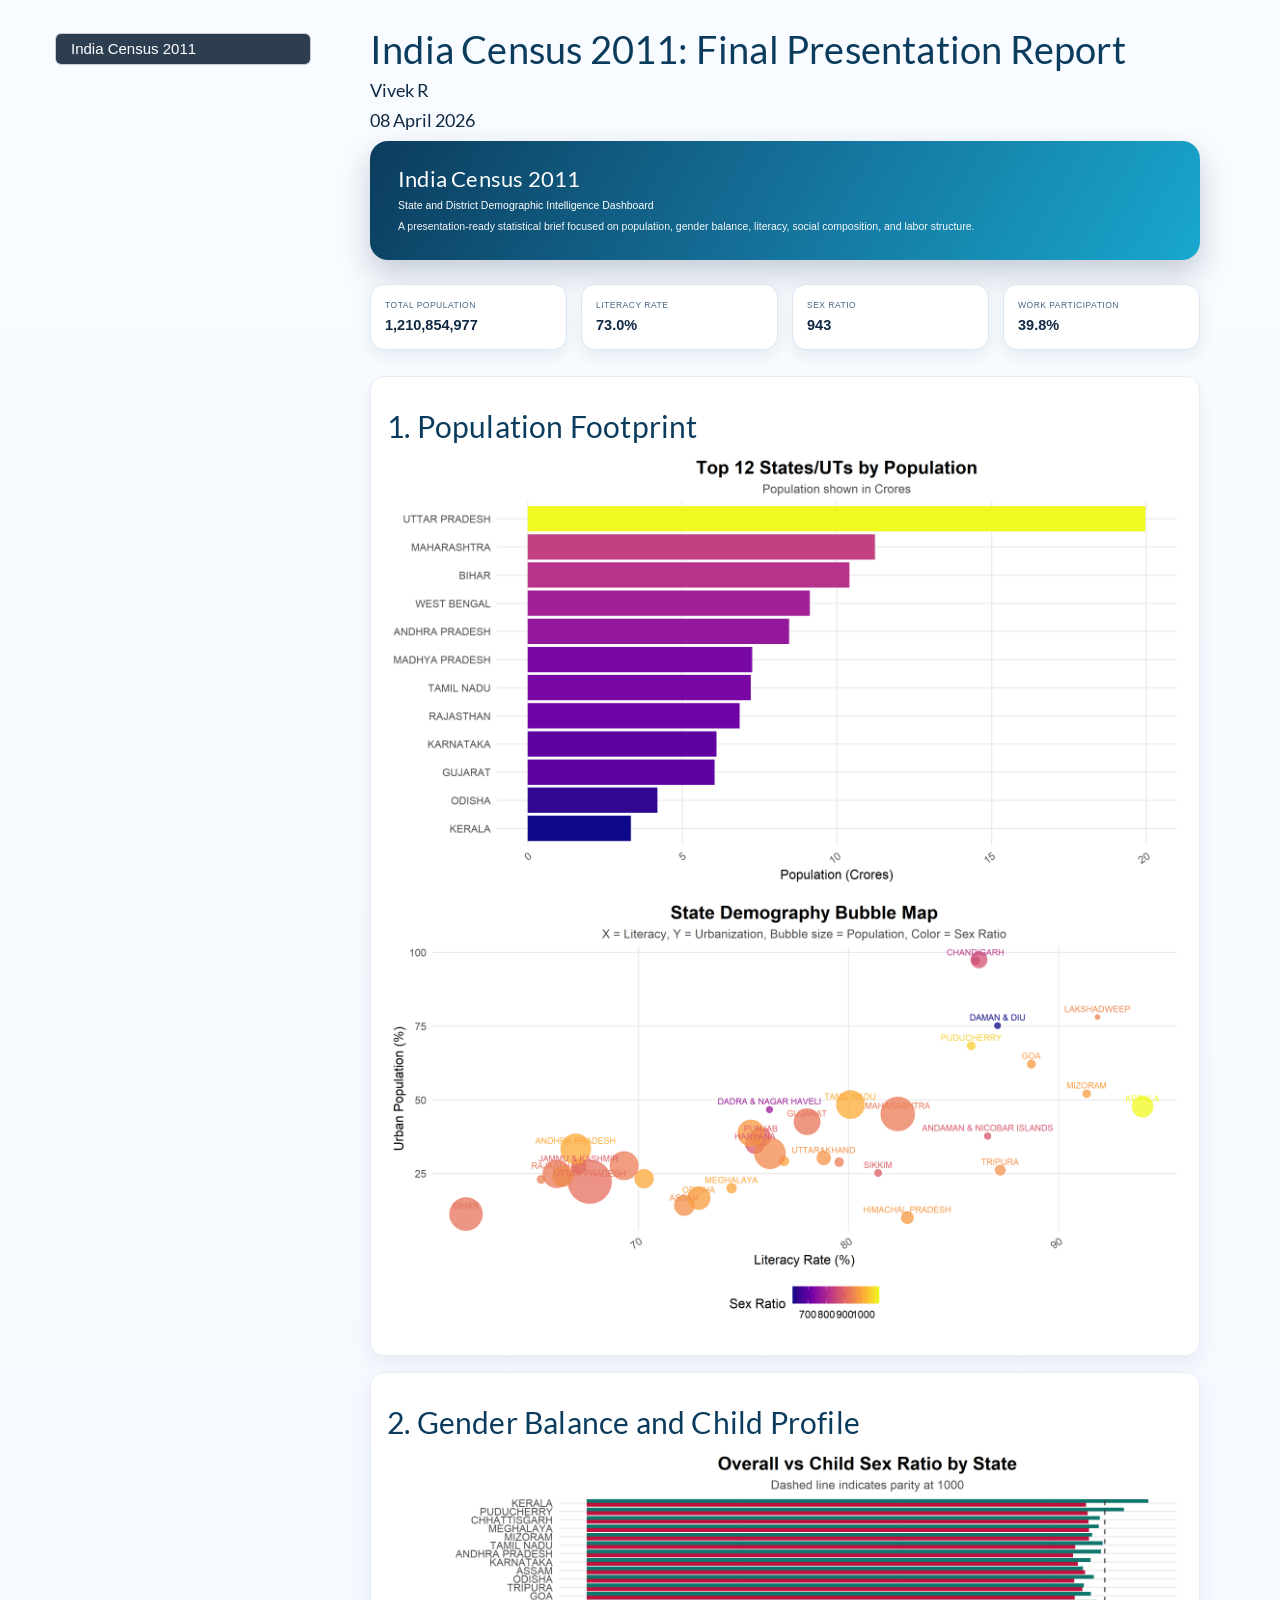
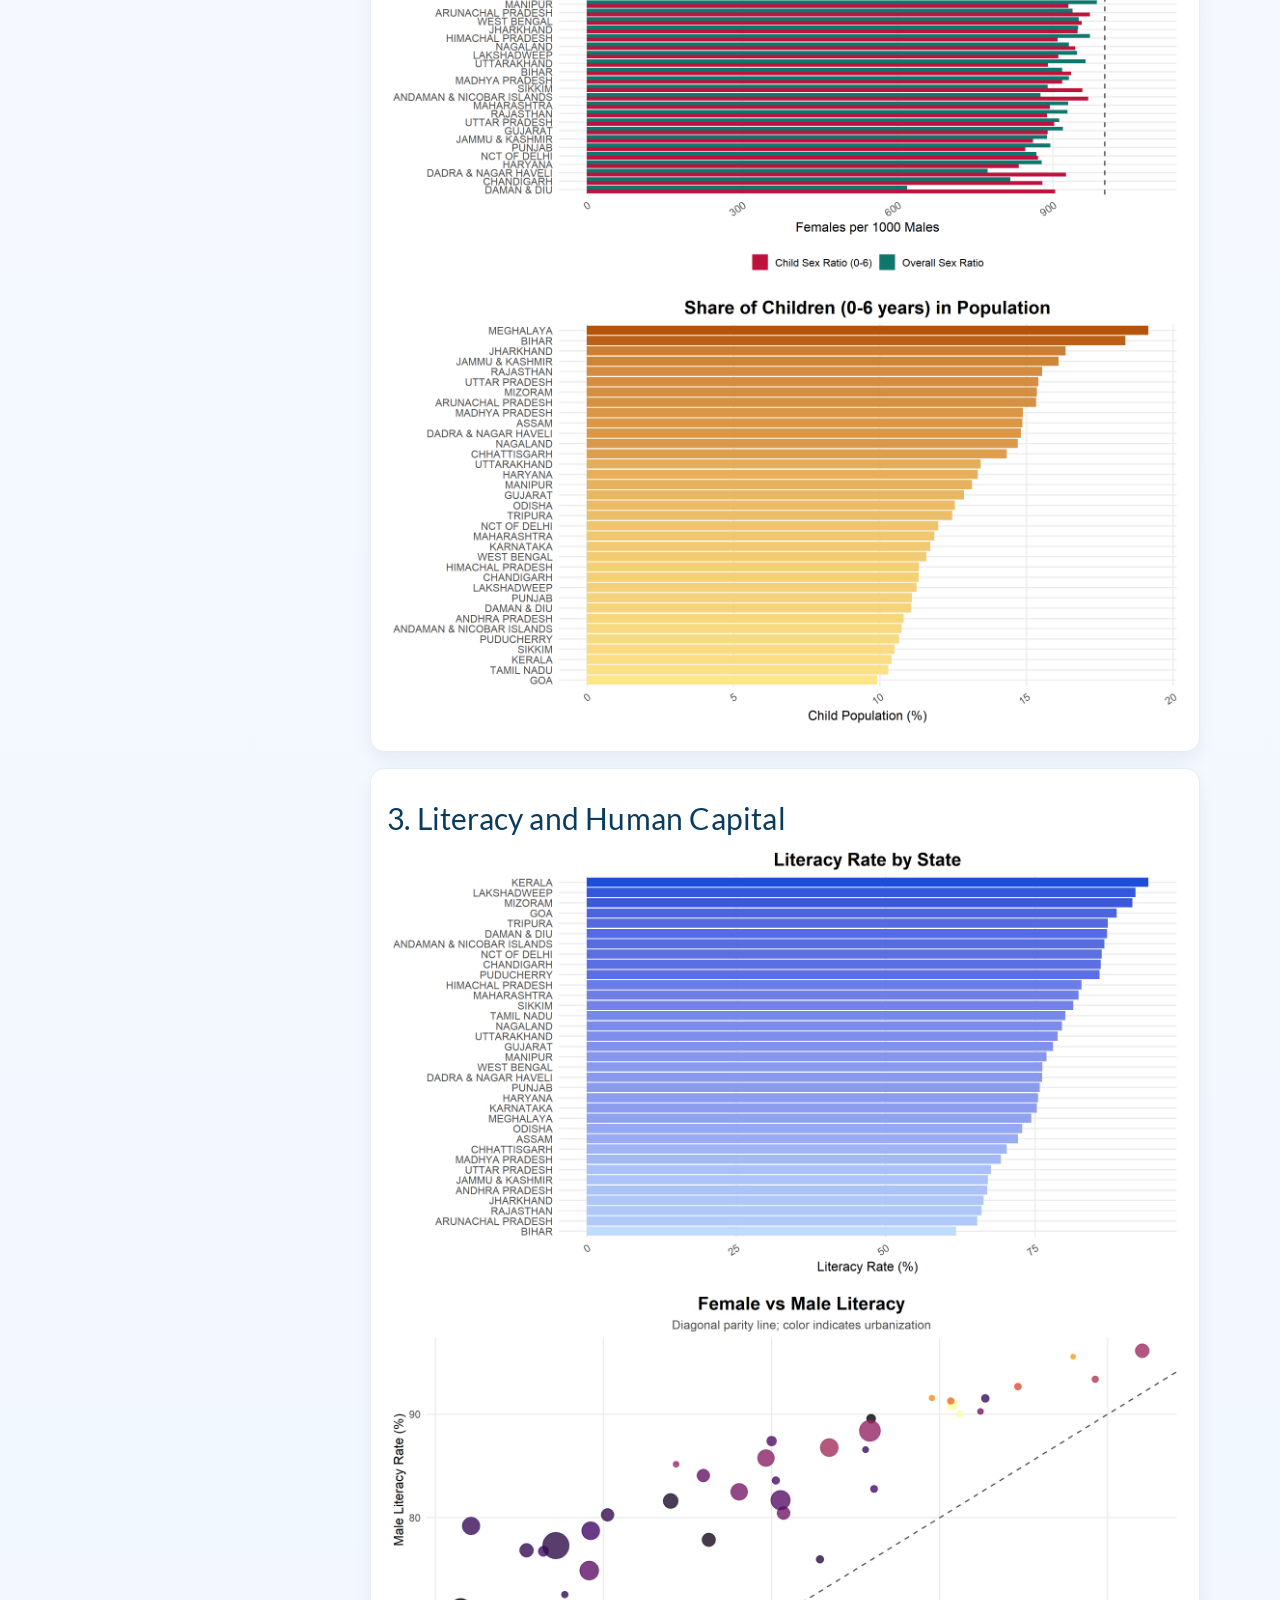
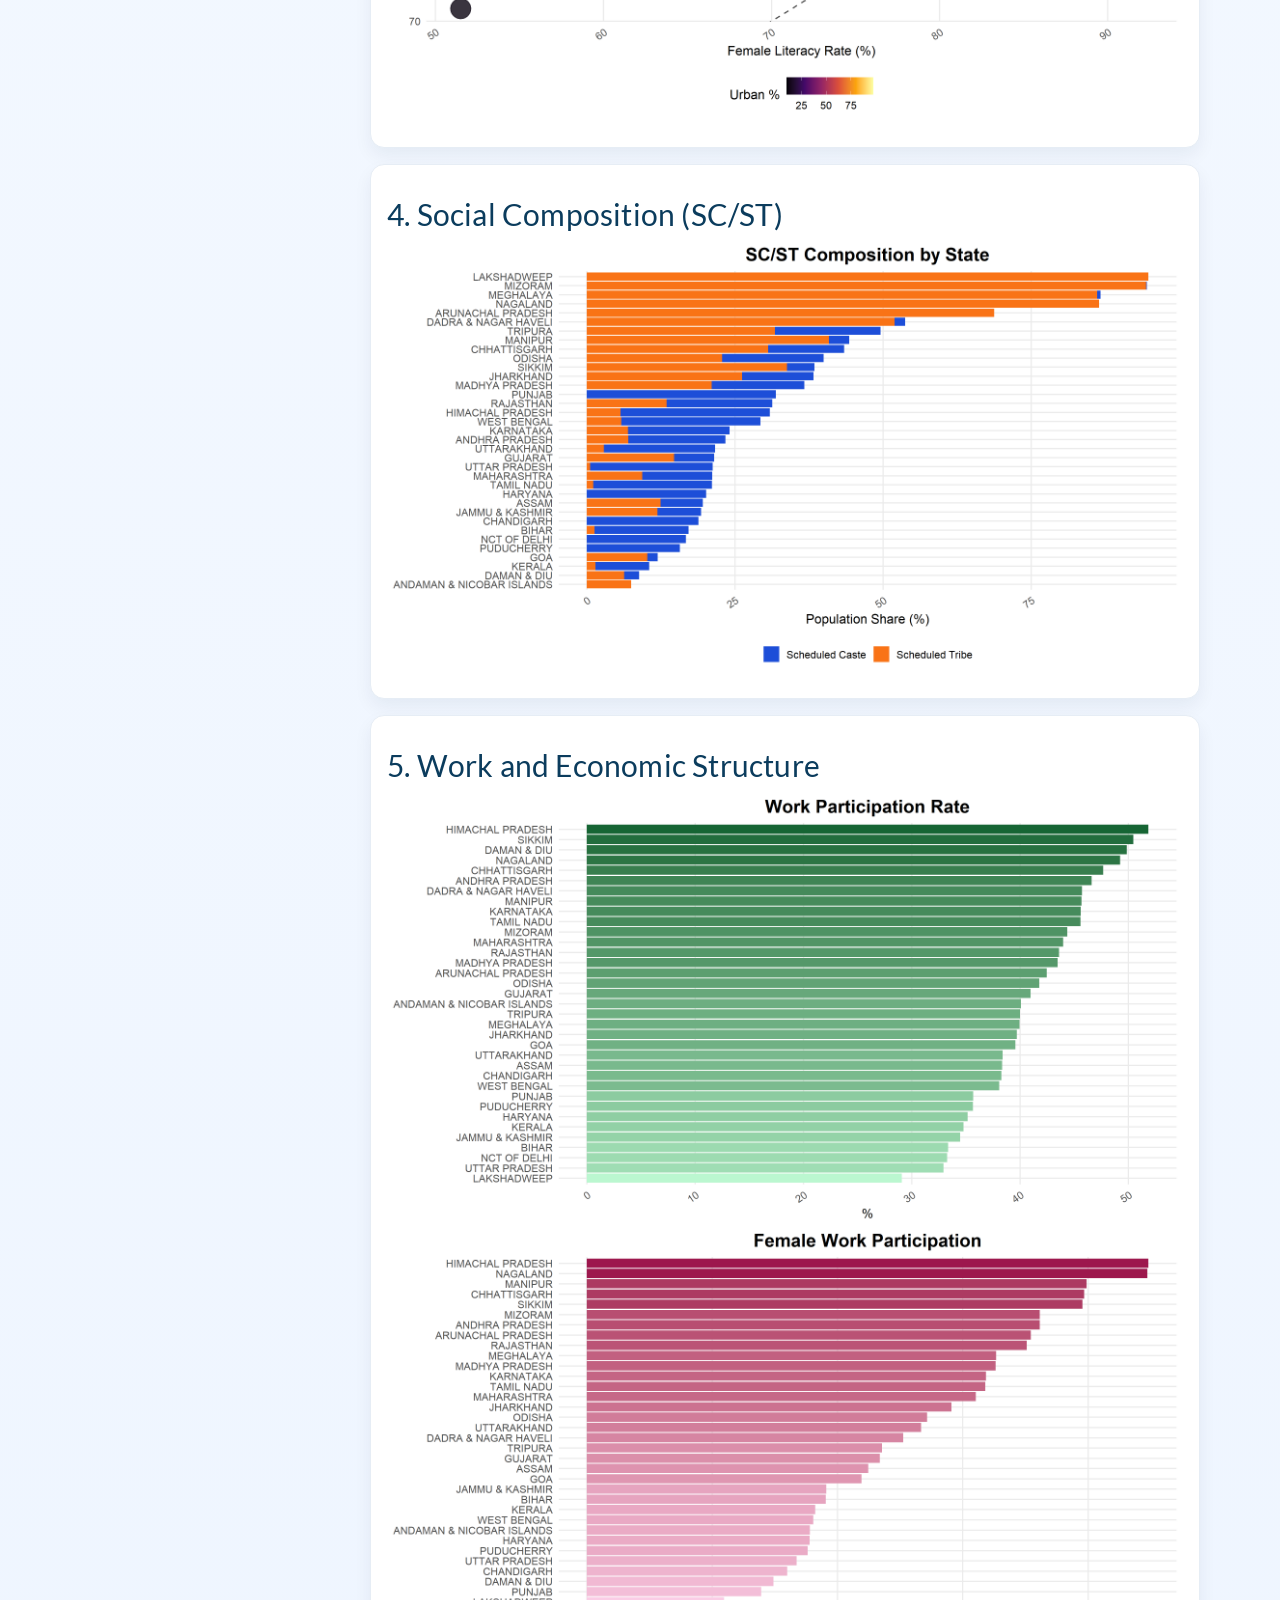
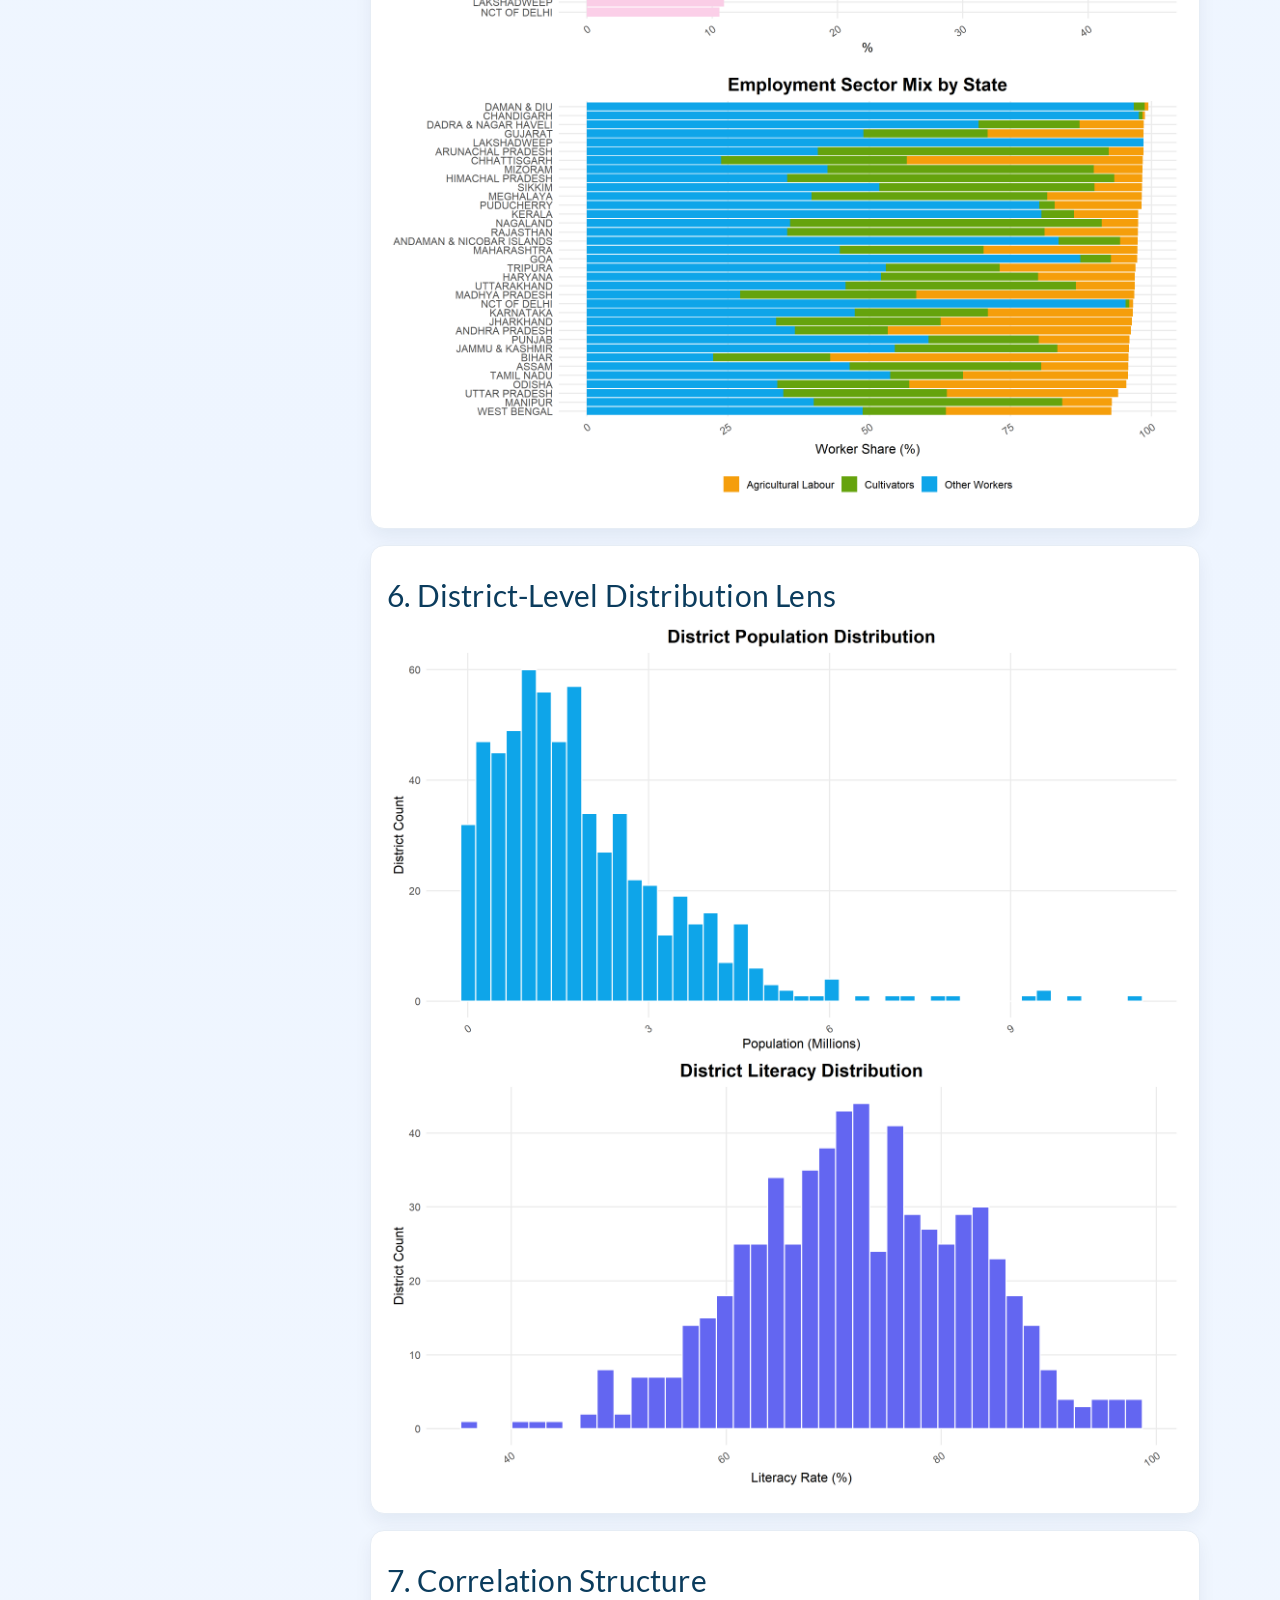
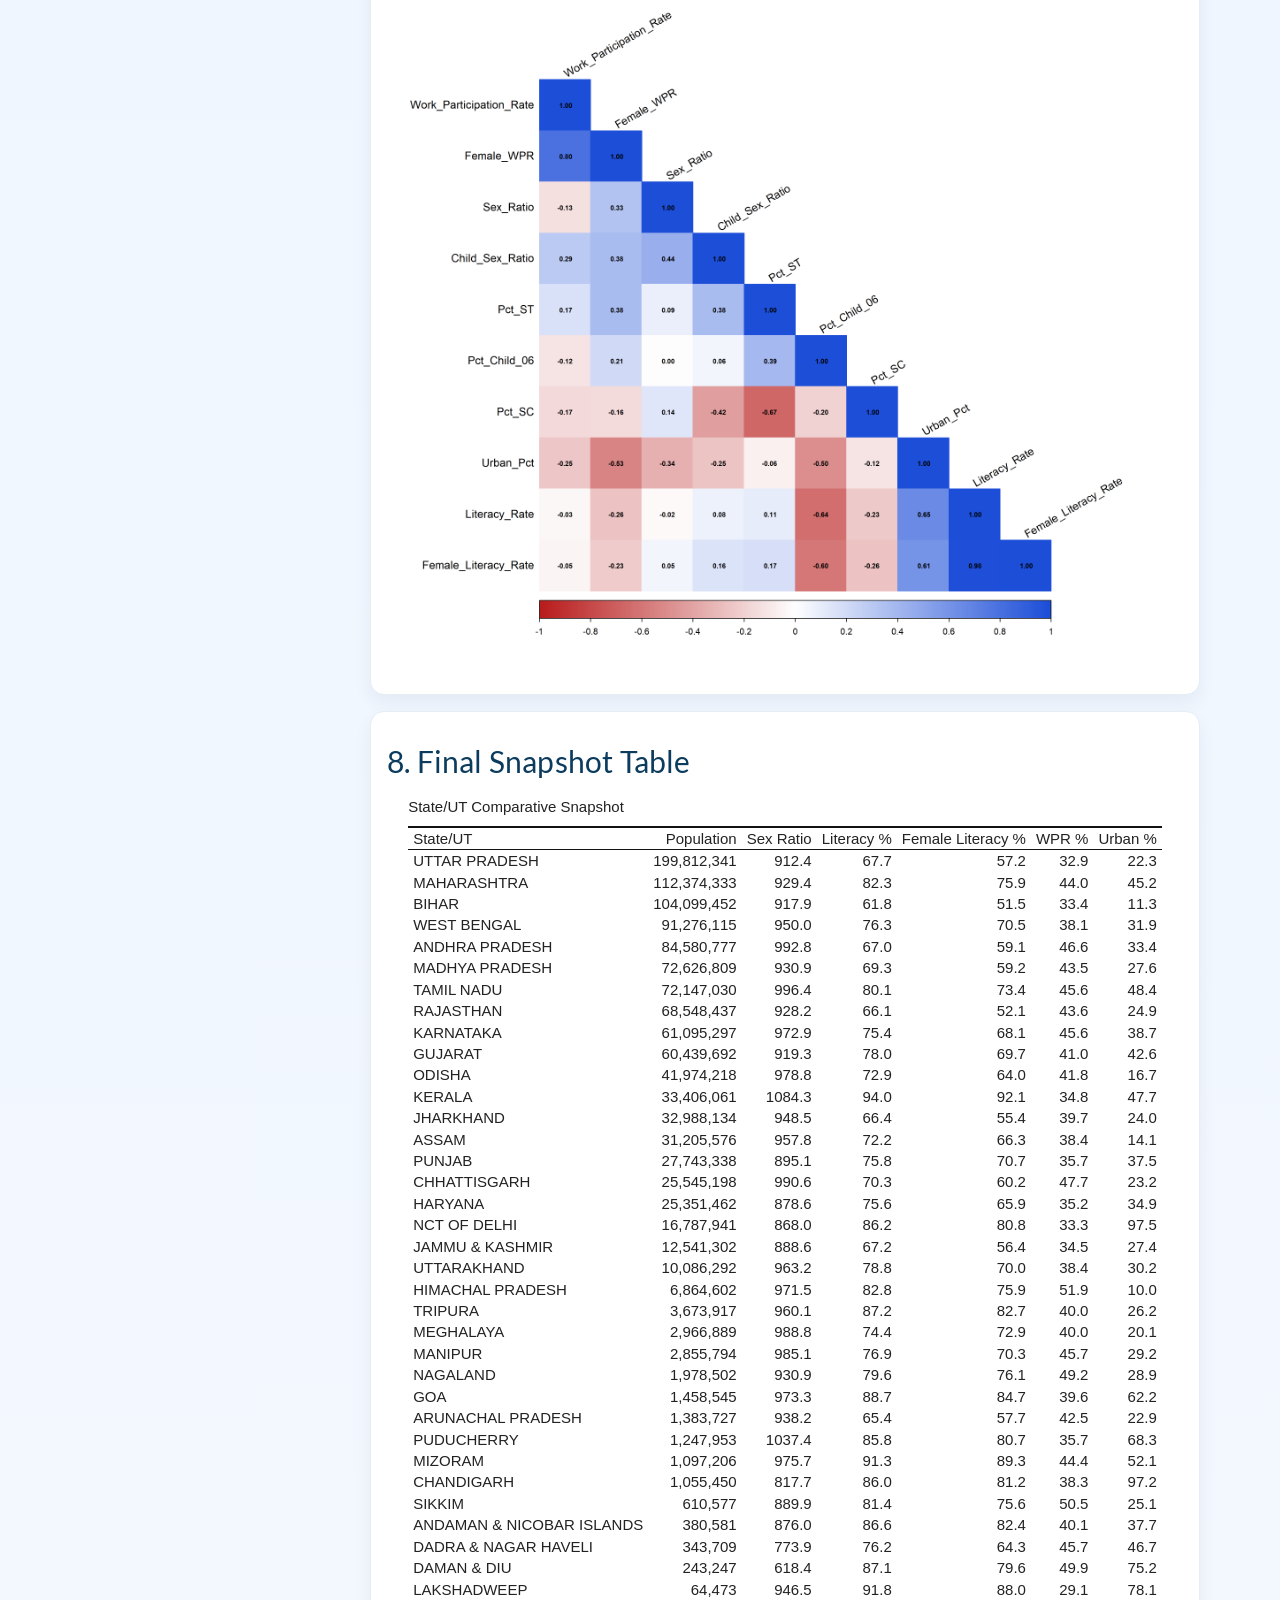
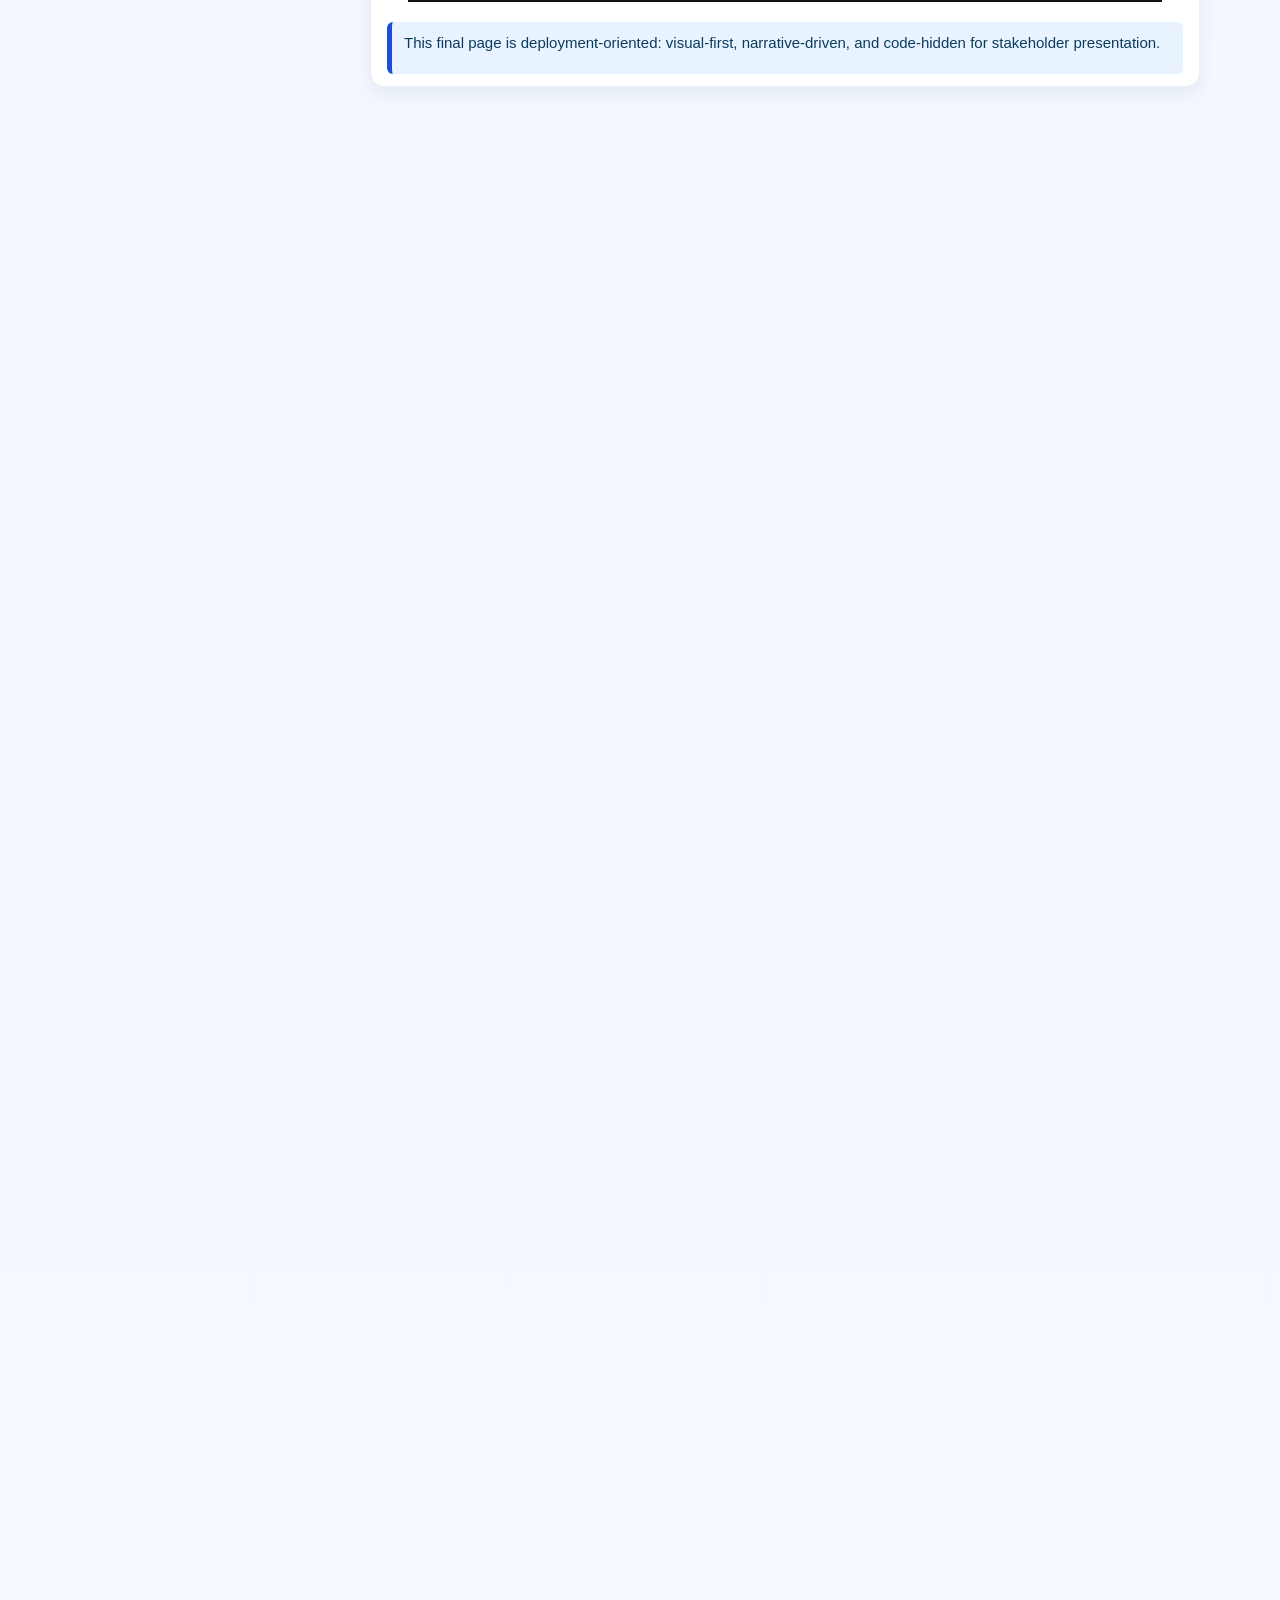
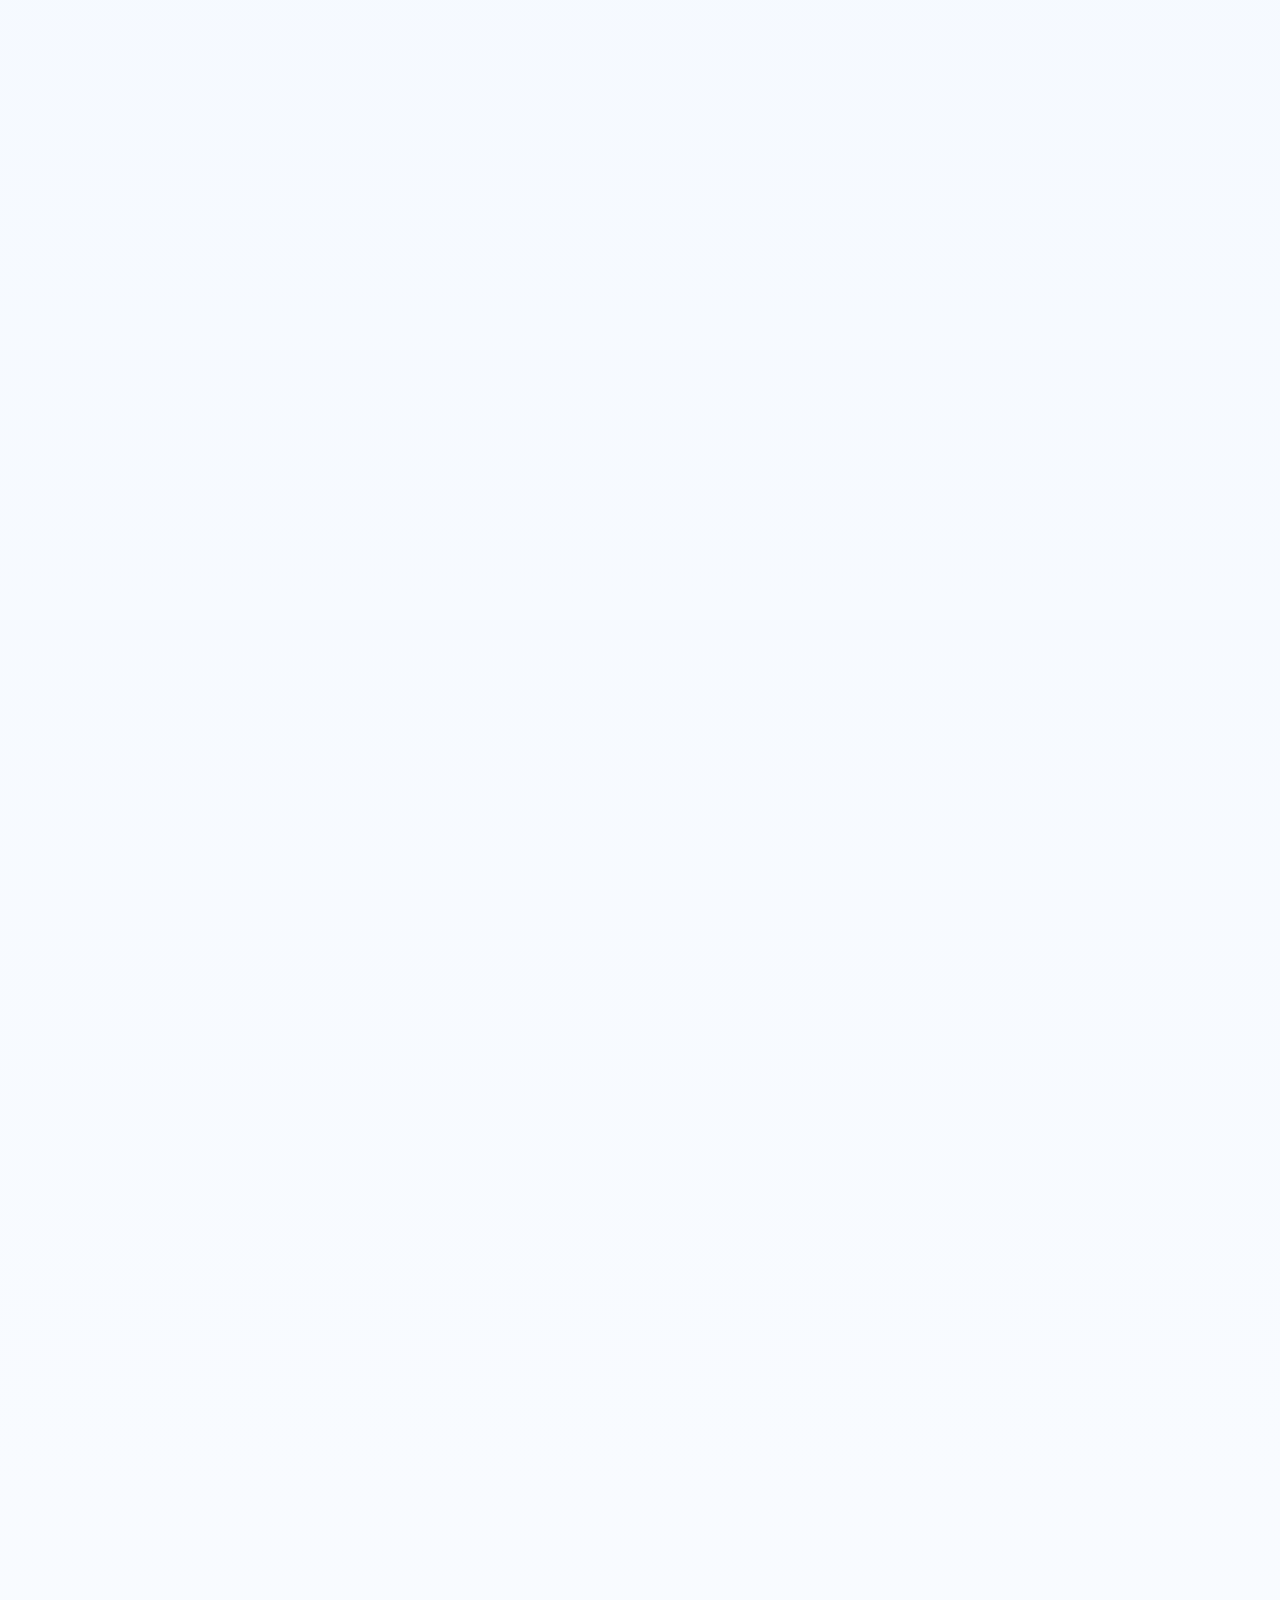
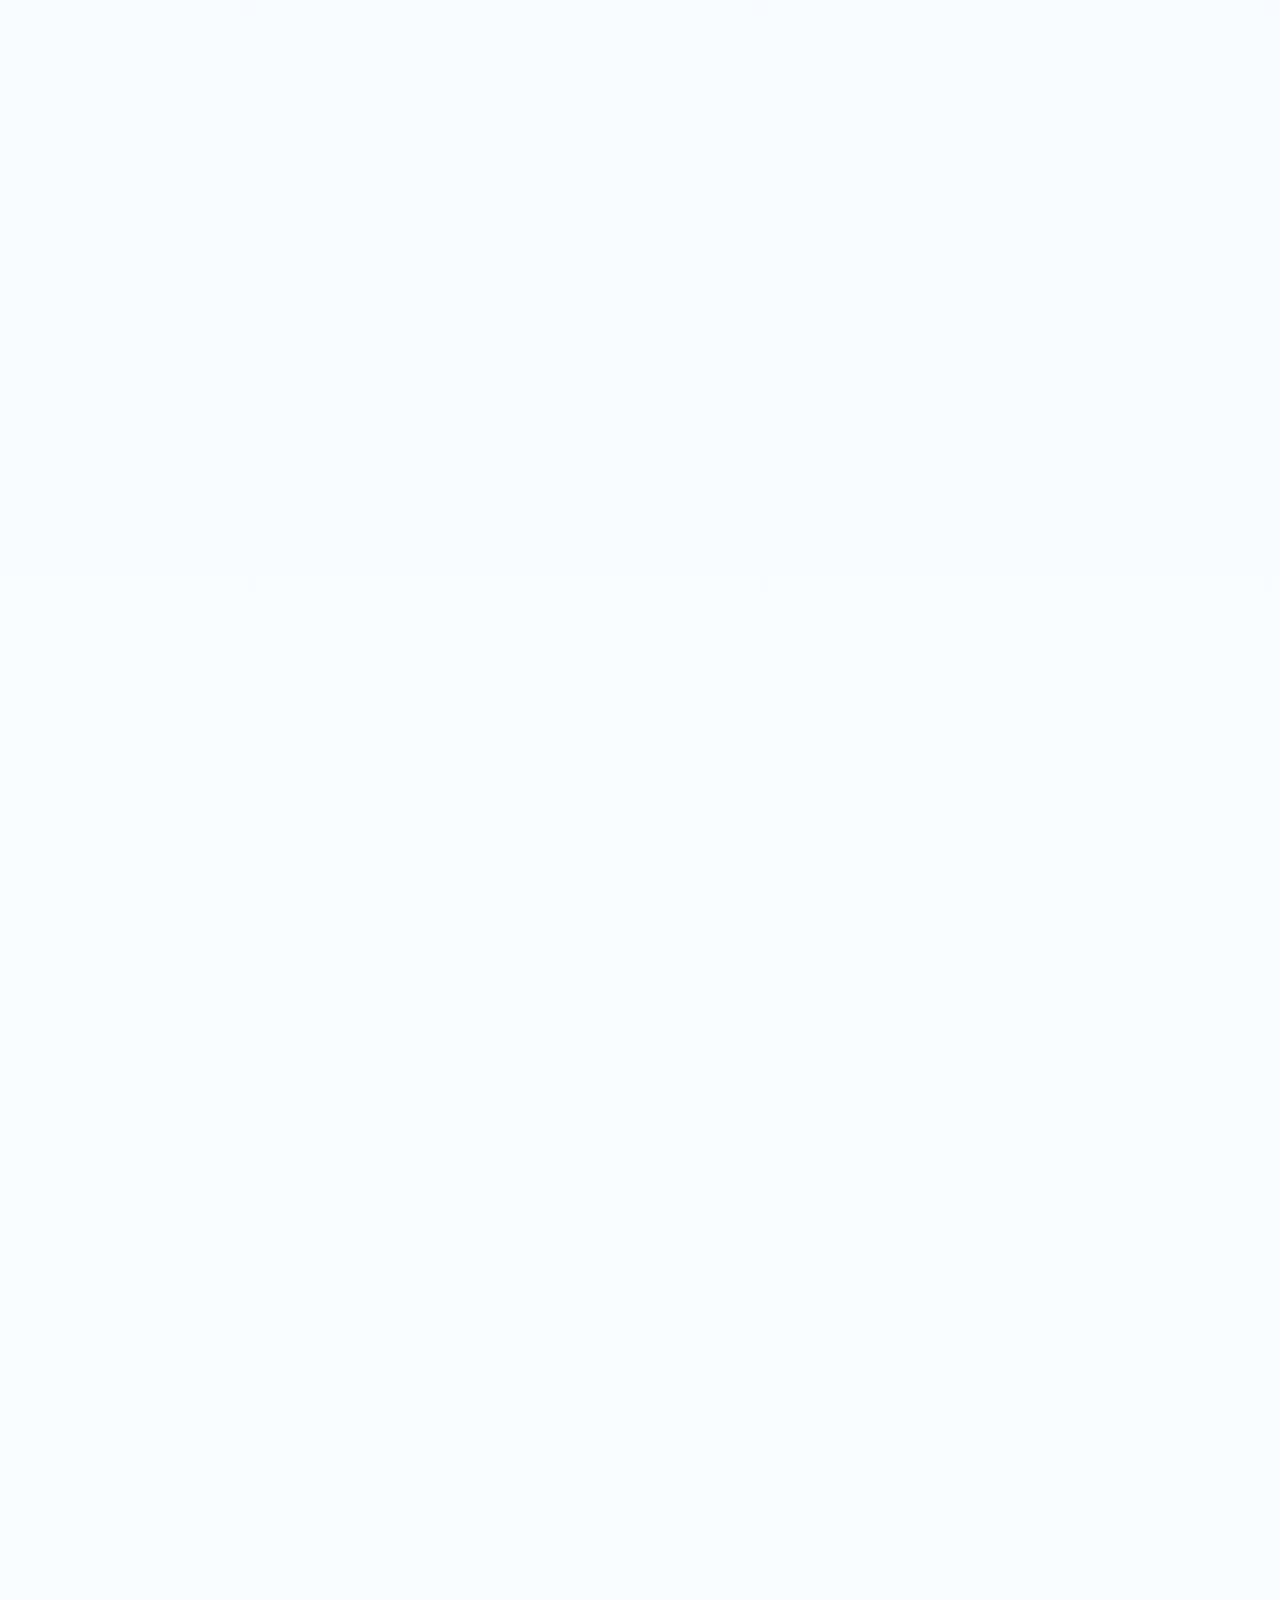
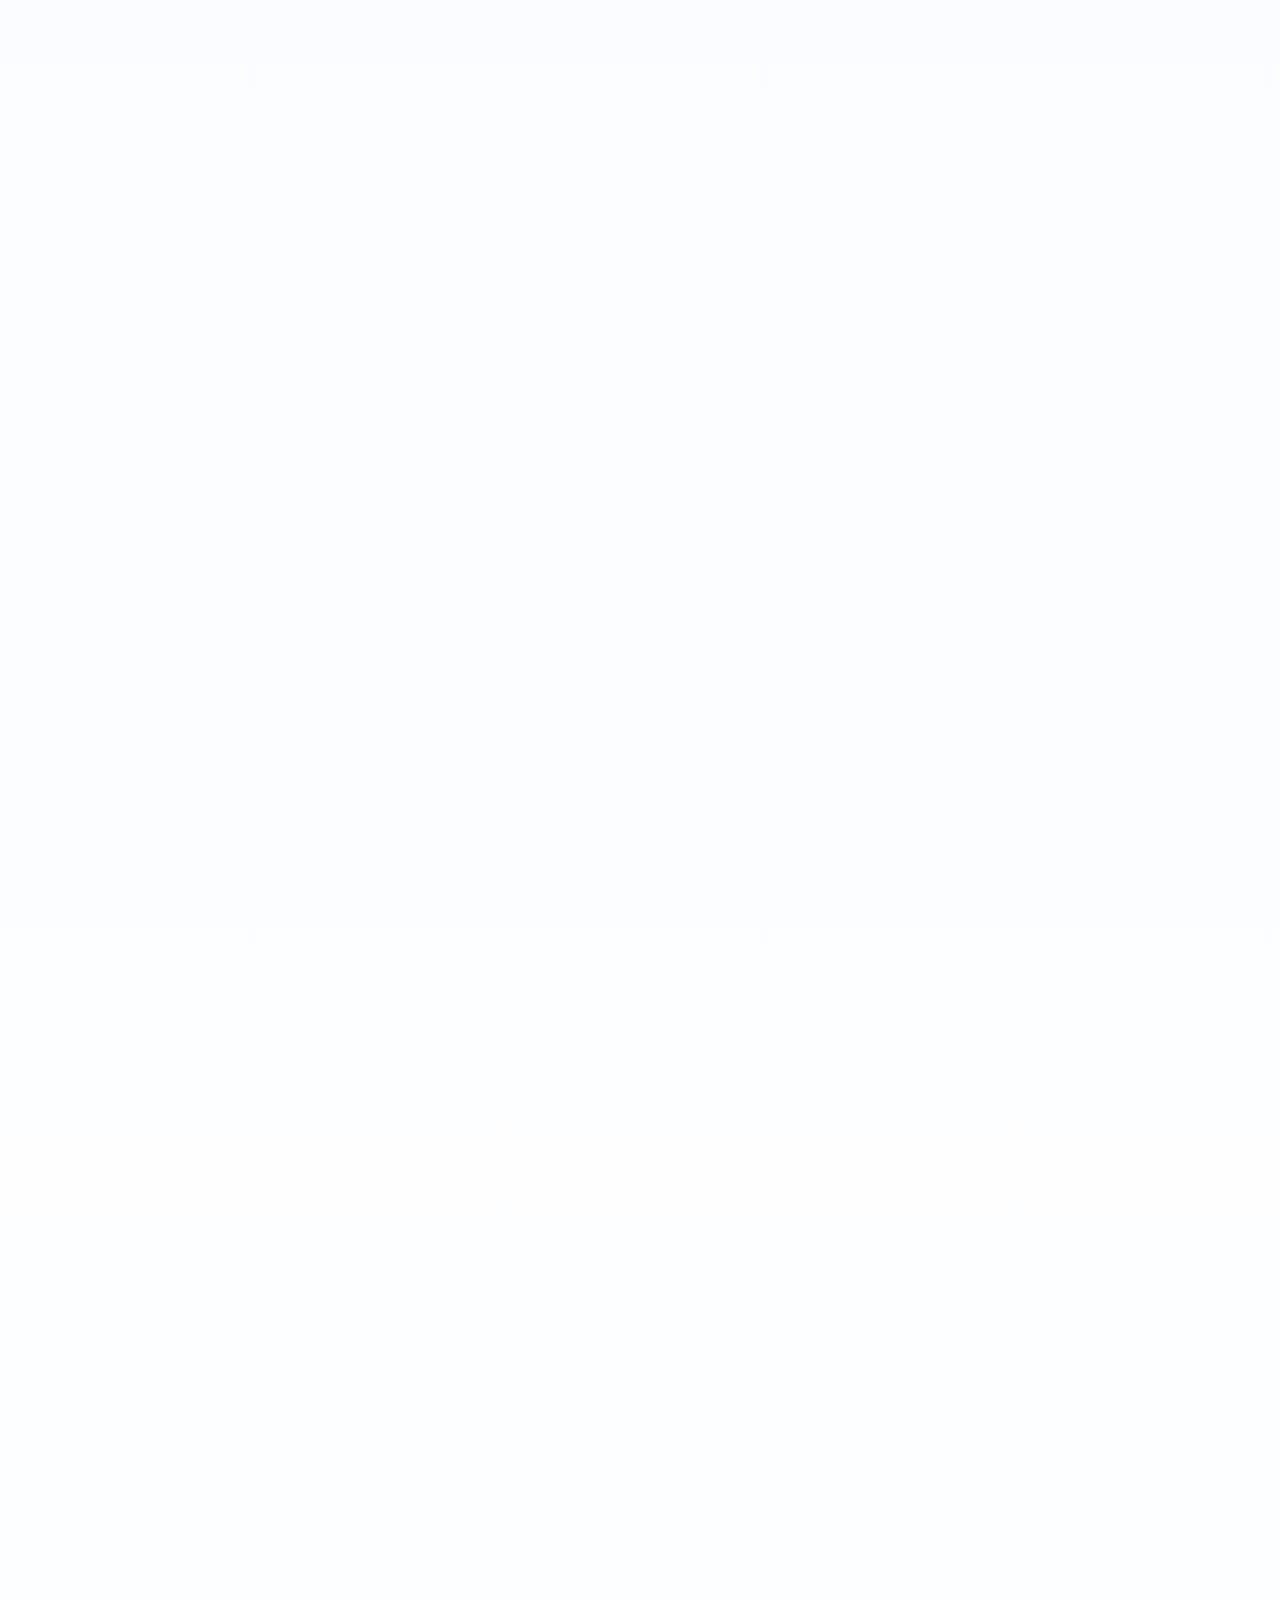
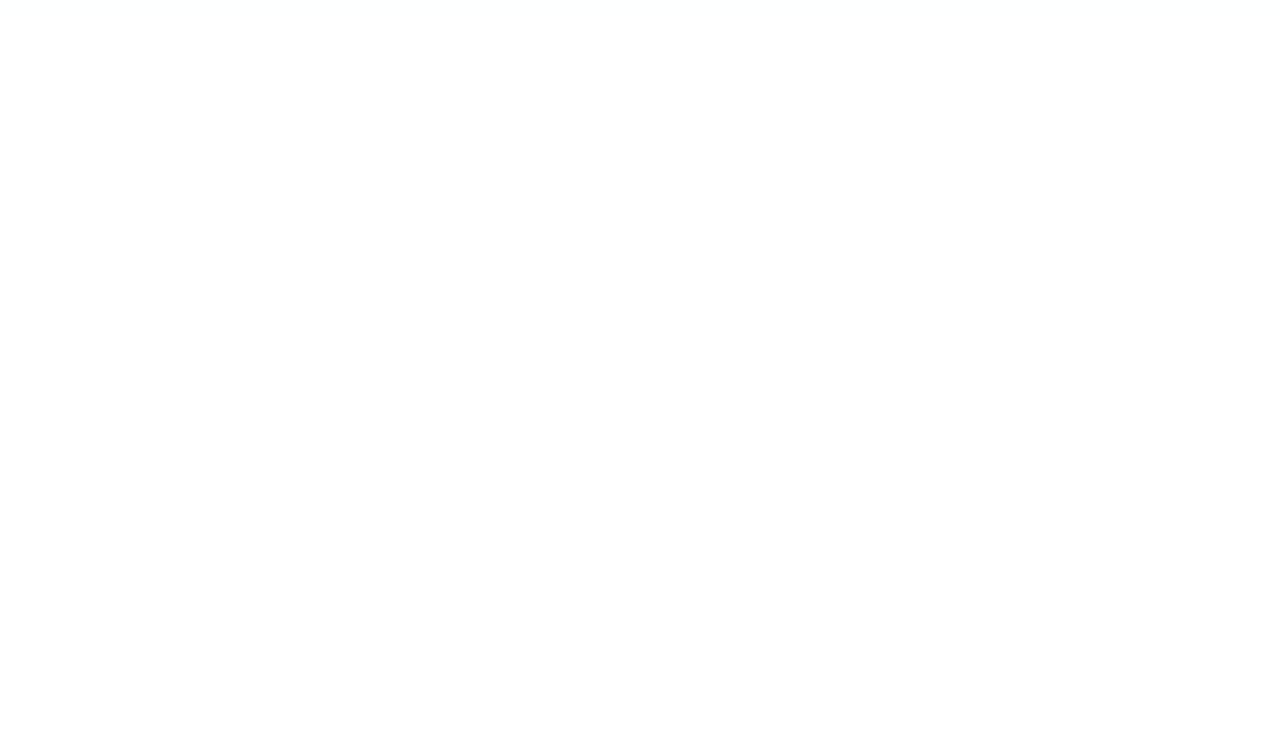
==== India_Census_2011_Report.html @ b0ec0d3e "renamed" ====
<!DOCTYPE html>

<html>

<head>

<meta charset="utf-8" />
<meta name="generator" content="pandoc" />
<meta http-equiv="X-UA-Compatible" content="IE=EDGE" />


<meta name="author" content="Vivek Reddy" />

<title>India Census 2011: Final Presentation Report</title>

<script>// Pandoc 2.9 adds attributes on both header and div. We remove the former (to
// be compatible with the behavior of Pandoc < 2.8).
document.addEventListener('DOMContentLoaded', function(e) {
  var hs = document.querySelectorAll("div.section[class*='level'] > :first-child");
  var i, h, a;
  for (i = 0; i < hs.length; i++) {
    h = hs[i];
    if (!/^h[1-6]$/i.test(h.tagName)) continue;  // it should be a header h1-h6
    a = h.attributes;
    while (a.length > 0) h.removeAttribute(a[0].name);
  }
});
</script>
<script>/*! jQuery v3.6.0 | (c) OpenJS Foundation and other contributors | jquery.org/license */
!function(e,t){"use strict";"object"==typeof module&&"object"==typeof module.exports?module.exports=e.document?t(e,!0):function(e){if(!e.document)throw new Error("jQuery requires a window with a document");return t(e)}:t(e)}("undefined"!=typeof window?window:this,function(C,e){"use strict";var t=[],r=Object.getPrototypeOf,s=t.slice,g=t.flat?function(e){return t.flat.call(e)}:function(e){return t.concat.apply([],e)},u=t.push,i=t.indexOf,n={},o=n.toString,v=n.hasOwnProperty,a=v.toString,l=a.call(Object),y={},m=function(e){return"function"==typeof e&&"number"!=typeof e.nodeType&&"function"!=typeof e.item},x=function(e){return null!=e&&e===e.window},E=C.document,c={type:!0,src:!0,nonce:!0,noModule:!0};function b(e,t,n){var r,i,o=(n=n||E).createElement("script");if(o.text=e,t)for(r in c)(i=t[r]||t.getAttribute&&t.getAttribute(r))&&o.setAttribute(r,i);n.head.appendChild(o).parentNode.removeChild(o)}function w(e){return null==e?e+"":"object"==typeof e||"function"==typeof e?n[o.call(e)]||"object":typeof e}var f="3.6.0",S=function(e,t){return new S.fn.init(e,t)};function p(e){var t=!!e&&"length"in e&&e.length,n=w(e);return!m(e)&&!x(e)&&("array"===n||0===t||"number"==typeof t&&0<t&&t-1 in e)}S.fn=S.prototype={jquery:f,constructor:S,length:0,toArray:function(){return s.call(this)},get:function(e){return null==e?s.call(this):e<0?this[e+this.length]:this[e]},pushStack:function(e){var t=S.merge(this.constructor(),e);return t.prevObject=this,t},each:function(e){return S.each(this,e)},map:function(n){return this.pushStack(S.map(this,function(e,t){return n.call(e,t,e)}))},slice:function(){return this.pushStack(s.apply(this,arguments))},first:function(){return this.eq(0)},last:function(){return this.eq(-1)},even:function(){return this.pushStack(S.grep(this,function(e,t){return(t+1)%2}))},odd:function(){return this.pushStack(S.grep(this,function(e,t){return t%2}))},eq:function(e){var t=this.length,n=+e+(e<0?t:0);return this.pushStack(0<=n&&n<t?[this[n]]:[])},end:function(){return this.prevObject||this.constructor()},push:u,sort:t.sort,splice:t.splice},S.extend=S.fn.extend=function(){var e,t,n,r,i,o,a=arguments[0]||{},s=1,u=arguments.length,l=!1;for("boolean"==typeof a&&(l=a,a=arguments[s]||{},s++),"object"==typeof a||m(a)||(a={}),s===u&&(a=this,s--);s<u;s++)if(null!=(e=arguments[s]))for(t in e)r=e[t],"__proto__"!==t&&a!==r&&(l&&r&&(S.isPlainObject(r)||(i=Array.isArray(r)))?(n=a[t],o=i&&!Array.isArray(n)?[]:i||S.isPlainObject(n)?n:{},i=!1,a[t]=S.extend(l,o,r)):void 0!==r&&(a[t]=r));return a},S.extend({expando:"jQuery"+(f+Math.random()).replace(/\D/g,""),isReady:!0,error:function(e){throw new Error(e)},noop:function(){},isPlainObject:function(e){var t,n;return!(!e||"[object Object]"!==o.call(e))&&(!(t=r(e))||"function"==typeof(n=v.call(t,"constructor")&&t.constructor)&&a.call(n)===l)},isEmptyObject:function(e){var t;for(t in e)return!1;return!0},globalEval:function(e,t,n){b(e,{nonce:t&&t.nonce},n)},each:function(e,t){var n,r=0;if(p(e)){for(n=e.length;r<n;r++)if(!1===t.call(e[r],r,e[r]))break}else for(r in e)if(!1===t.call(e[r],r,e[r]))break;return e},makeArray:function(e,t){var n=t||[];return null!=e&&(p(Object(e))?S.merge(n,"string"==typeof e?[e]:e):u.call(n,e)),n},inArray:function(e,t,n){return null==t?-1:i.call(t,e,n)},merge:function(e,t){for(var n=+t.length,r=0,i=e.length;r<n;r++)e[i++]=t[r];return e.length=i,e},grep:function(e,t,n){for(var r=[],i=0,o=e.length,a=!n;i<o;i++)!t(e[i],i)!==a&&r.push(e[i]);return r},map:function(e,t,n){var r,i,o=0,a=[];if(p(e))for(r=e.length;o<r;o++)null!=(i=t(e[o],o,n))&&a.push(i);else for(o in e)null!=(i=t(e[o],o,n))&&a.push(i);return g(a)},guid:1,support:y}),"function"==typeof Symbol&&(S.fn[Symbol.iterator]=t[Symbol.iterator]),S.each("Boolean Number String Function Array Date RegExp Object Error Symbol".split(" "),function(e,t){n["[object "+t+"]"]=t.toLowerCase()});var d=function(n){var e,d,b,o,i,h,f,g,w,u,l,T,C,a,E,v,s,c,y,S="sizzle"+1*new Date,p=n.document,k=0,r=0,m=ue(),x=ue(),A=ue(),N=ue(),j=function(e,t){return e===t&&(l=!0),0},D={}.hasOwnProperty,t=[],q=t.pop,L=t.push,H=t.push,O=t.slice,P=function(e,t){for(var n=0,r=e.length;n<r;n++)if(e[n]===t)return n;return-1},R="checked|selected|async|autofocus|autoplay|controls|defer|disabled|hidden|ismap|loop|multiple|open|readonly|required|scoped",M="[\\x20\\t\\r\\n\\f]",I="(?:\\\\[\\da-fA-F]{1,6}"+M+"?|\\\\[^\\r\\n\\f]|[\\w-]|[^\0-\\x7f])+",W="\\["+M+"*("+I+")(?:"+M+"*([*^$|!~]?=)"+M+"*(?:'((?:\\\\.|[^\\\\'])*)'|\"((?:\\\\.|[^\\\\\"])*)\"|("+I+"))|)"+M+"*\\]",F=":("+I+")(?:\\((('((?:\\\\.|[^\\\\'])*)'|\"((?:\\\\.|[^\\\\\"])*)\")|((?:\\\\.|[^\\\\()[\\]]|"+W+")*)|.*)\\)|)",B=new RegExp(M+"+","g"),$=new RegExp("^"+M+"+|((?:^|[^\\\\])(?:\\\\.)*)"+M+"+$","g"),_=new RegExp("^"+M+"*,"+M+"*"),z=new RegExp("^"+M+"*([>+~]|"+M+")"+M+"*"),U=new RegExp(M+"|>"),X=new RegExp(F),V=new RegExp("^"+I+"$"),G={ID:new RegExp("^#("+I+")"),CLASS:new RegExp("^\\.("+I+")"),TAG:new RegExp("^("+I+"|[*])"),ATTR:new RegExp("^"+W),PSEUDO:new RegExp("^"+F),CHILD:new RegExp("^:(only|first|last|nth|nth-last)-(child|of-type)(?:\\("+M+"*(even|odd|(([+-]|)(\\d*)n|)"+M+"*(?:([+-]|)"+M+"*(\\d+)|))"+M+"*\\)|)","i"),bool:new RegExp("^(?:"+R+")$","i"),needsContext:new RegExp("^"+M+"*[>+~]|:(even|odd|eq|gt|lt|nth|first|last)(?:\\("+M+"*((?:-\\d)?\\d*)"+M+"*\\)|)(?=[^-]|$)","i")},Y=/HTML$/i,Q=/^(?:input|select|textarea|button)$/i,J=/^h\d$/i,K=/^[^{]+\{\s*\[native \w/,Z=/^(?:#([\w-]+)|(\w+)|\.([\w-]+))$/,ee=/[+~]/,te=new RegExp("\\\\[\\da-fA-F]{1,6}"+M+"?|\\\\([^\\r\\n\\f])","g"),ne=function(e,t){var n="0x"+e.slice(1)-65536;return t||(n<0?String.fromCharCode(n+65536):String.fromCharCode(n>>10|55296,1023&n|56320))},re=/([\0-\x1f\x7f]|^-?\d)|^-$|[^\0-\x1f\x7f-\uFFFF\w-]/g,ie=function(e,t){return t?"\0"===e?"\ufffd":e.slice(0,-1)+"\\"+e.charCodeAt(e.length-1).toString(16)+" ":"\\"+e},oe=function(){T()},ae=be(function(e){return!0===e.disabled&&"fieldset"===e.nodeName.toLowerCase()},{dir:"parentNode",next:"legend"});try{H.apply(t=O.call(p.childNodes),p.childNodes),t[p.childNodes.length].nodeType}catch(e){H={apply:t.length?function(e,t){L.apply(e,O.call(t))}:function(e,t){var n=e.length,r=0;while(e[n++]=t[r++]);e.length=n-1}}}function se(t,e,n,r){var i,o,a,s,u,l,c,f=e&&e.ownerDocument,p=e?e.nodeType:9;if(n=n||[],"string"!=typeof t||!t||1!==p&&9!==p&&11!==p)return n;if(!r&&(T(e),e=e||C,E)){if(11!==p&&(u=Z.exec(t)))if(i=u[1]){if(9===p){if(!(a=e.getElementById(i)))return n;if(a.id===i)return n.push(a),n}else if(f&&(a=f.getElementById(i))&&y(e,a)&&a.id===i)return n.push(a),n}else{if(u[2])return H.apply(n,e.getElementsByTagName(t)),n;if((i=u[3])&&d.getElementsByClassName&&e.getElementsByClassName)return H.apply(n,e.getElementsByClassName(i)),n}if(d.qsa&&!N[t+" "]&&(!v||!v.test(t))&&(1!==p||"object"!==e.nodeName.toLowerCase())){if(c=t,f=e,1===p&&(U.test(t)||z.test(t))){(f=ee.test(t)&&ye(e.parentNode)||e)===e&&d.scope||((s=e.getAttribute("id"))?s=s.replace(re,ie):e.setAttribute("id",s=S)),o=(l=h(t)).length;while(o--)l[o]=(s?"#"+s:":scope")+" "+xe(l[o]);c=l.join(",")}try{return H.apply(n,f.querySelectorAll(c)),n}catch(e){N(t,!0)}finally{s===S&&e.removeAttribute("id")}}}return g(t.replace($,"$1"),e,n,r)}function ue(){var r=[];return function e(t,n){return r.push(t+" ")>b.cacheLength&&delete e[r.shift()],e[t+" "]=n}}function le(e){return e[S]=!0,e}function ce(e){var t=C.createElement("fieldset");try{return!!e(t)}catch(e){return!1}finally{t.parentNode&&t.parentNode.removeChild(t),t=null}}function fe(e,t){var n=e.split("|"),r=n.length;while(r--)b.attrHandle[n[r]]=t}function pe(e,t){var n=t&&e,r=n&&1===e.nodeType&&1===t.nodeType&&e.sourceIndex-t.sourceIndex;if(r)return r;if(n)while(n=n.nextSibling)if(n===t)return-1;return e?1:-1}function de(t){return function(e){return"input"===e.nodeName.toLowerCase()&&e.type===t}}function he(n){return function(e){var t=e.nodeName.toLowerCase();return("input"===t||"button"===t)&&e.type===n}}function ge(t){return function(e){return"form"in e?e.parentNode&&!1===e.disabled?"label"in e?"label"in e.parentNode?e.parentNode.disabled===t:e.disabled===t:e.isDisabled===t||e.isDisabled!==!t&&ae(e)===t:e.disabled===t:"label"in e&&e.disabled===t}}function ve(a){return le(function(o){return o=+o,le(function(e,t){var n,r=a([],e.length,o),i=r.length;while(i--)e[n=r[i]]&&(e[n]=!(t[n]=e[n]))})})}function ye(e){return e&&"undefined"!=typeof e.getElementsByTagName&&e}for(e in d=se.support={},i=se.isXML=function(e){var t=e&&e.namespaceURI,n=e&&(e.ownerDocument||e).documentElement;return!Y.test(t||n&&n.nodeName||"HTML")},T=se.setDocument=function(e){var t,n,r=e?e.ownerDocument||e:p;return r!=C&&9===r.nodeType&&r.documentElement&&(a=(C=r).documentElement,E=!i(C),p!=C&&(n=C.defaultView)&&n.top!==n&&(n.addEventListener?n.addEventListener("unload",oe,!1):n.attachEvent&&n.attachEvent("onunload",oe)),d.scope=ce(function(e){return a.appendChild(e).appendChild(C.createElement("div")),"undefined"!=typeof e.querySelectorAll&&!e.querySelectorAll(":scope fieldset div").length}),d.attributes=ce(function(e){return e.className="i",!e.getAttribute("className")}),d.getElementsByTagName=ce(function(e){return e.appendChild(C.createComment("")),!e.getElementsByTagName("*").length}),d.getElementsByClassName=K.test(C.getElementsByClassName),d.getById=ce(function(e){return a.appendChild(e).id=S,!C.getElementsByName||!C.getElementsByName(S).length}),d.getById?(b.filter.ID=function(e){var t=e.replace(te,ne);return function(e){return e.getAttribute("id")===t}},b.find.ID=function(e,t){if("undefined"!=typeof t.getElementById&&E){var n=t.getElementById(e);return n?[n]:[]}}):(b.filter.ID=function(e){var n=e.replace(te,ne);return function(e){var t="undefined"!=typeof e.getAttributeNode&&e.getAttributeNode("id");return t&&t.value===n}},b.find.ID=function(e,t){if("undefined"!=typeof t.getElementById&&E){var n,r,i,o=t.getElementById(e);if(o){if((n=o.getAttributeNode("id"))&&n.value===e)return[o];i=t.getElementsByName(e),r=0;while(o=i[r++])if((n=o.getAttributeNode("id"))&&n.value===e)return[o]}return[]}}),b.find.TAG=d.getElementsByTagName?function(e,t){return"undefined"!=typeof t.getElementsByTagName?t.getElementsByTagName(e):d.qsa?t.querySelectorAll(e):void 0}:function(e,t){var n,r=[],i=0,o=t.getElementsByTagName(e);if("*"===e){while(n=o[i++])1===n.nodeType&&r.push(n);return r}return o},b.find.CLASS=d.getElementsByClassName&&function(e,t){if("undefined"!=typeof t.getElementsByClassName&&E)return t.getElementsByClassName(e)},s=[],v=[],(d.qsa=K.test(C.querySelectorAll))&&(ce(function(e){var t;a.appendChild(e).innerHTML="<a id='"+S+"'></a><select id='"+S+"-\r\\' msallowcapture=''><option selected=''></option></select>",e.querySelectorAll("[msallowcapture^='']").length&&v.push("[*^$]="+M+"*(?:''|\"\")"),e.querySelectorAll("[selected]").length||v.push("\\["+M+"*(?:value|"+R+")"),e.querySelectorAll("[id~="+S+"-]").length||v.push("~="),(t=C.createElement("input")).setAttribute("name",""),e.appendChild(t),e.querySelectorAll("[name='']").length||v.push("\\["+M+"*name"+M+"*="+M+"*(?:''|\"\")"),e.querySelectorAll(":checked").length||v.push(":checked"),e.querySelectorAll("a#"+S+"+*").length||v.push(".#.+[+~]"),e.querySelectorAll("\\\f"),v.push("[\\r\\n\\f]")}),ce(function(e){e.innerHTML="<a href='' disabled='disabled'></a><select disabled='disabled'><option/></select>";var t=C.createElement("input");t.setAttribute("type","hidden"),e.appendChild(t).setAttribute("name","D"),e.querySelectorAll("[name=d]").length&&v.push("name"+M+"*[*^$|!~]?="),2!==e.querySelectorAll(":enabled").length&&v.push(":enabled",":disabled"),a.appendChild(e).disabled=!0,2!==e.querySelectorAll(":disabled").length&&v.push(":enabled",":disabled"),e.querySelectorAll("*,:x"),v.push(",.*:")})),(d.matchesSelector=K.test(c=a.matches||a.webkitMatchesSelector||a.mozMatchesSelector||a.oMatchesSelector||a.msMatchesSelector))&&ce(function(e){d.disconnectedMatch=c.call(e,"*"),c.call(e,"[s!='']:x"),s.push("!=",F)}),v=v.length&&new RegExp(v.join("|")),s=s.length&&new RegExp(s.join("|")),t=K.test(a.compareDocumentPosition),y=t||K.test(a.contains)?function(e,t){var n=9===e.nodeType?e.documentElement:e,r=t&&t.parentNode;return e===r||!(!r||1!==r.nodeType||!(n.contains?n.contains(r):e.compareDocumentPosition&&16&e.compareDocumentPosition(r)))}:function(e,t){if(t)while(t=t.parentNode)if(t===e)return!0;return!1},j=t?function(e,t){if(e===t)return l=!0,0;var n=!e.compareDocumentPosition-!t.compareDocumentPosition;return n||(1&(n=(e.ownerDocument||e)==(t.ownerDocument||t)?e.compareDocumentPosition(t):1)||!d.sortDetached&&t.compareDocumentPosition(e)===n?e==C||e.ownerDocument==p&&y(p,e)?-1:t==C||t.ownerDocument==p&&y(p,t)?1:u?P(u,e)-P(u,t):0:4&n?-1:1)}:function(e,t){if(e===t)return l=!0,0;var n,r=0,i=e.parentNode,o=t.parentNode,a=[e],s=[t];if(!i||!o)return e==C?-1:t==C?1:i?-1:o?1:u?P(u,e)-P(u,t):0;if(i===o)return pe(e,t);n=e;while(n=n.parentNode)a.unshift(n);n=t;while(n=n.parentNode)s.unshift(n);while(a[r]===s[r])r++;return r?pe(a[r],s[r]):a[r]==p?-1:s[r]==p?1:0}),C},se.matches=function(e,t){return se(e,null,null,t)},se.matchesSelector=function(e,t){if(T(e),d.matchesSelector&&E&&!N[t+" "]&&(!s||!s.test(t))&&(!v||!v.test(t)))try{var n=c.call(e,t);if(n||d.disconnectedMatch||e.document&&11!==e.document.nodeType)return n}catch(e){N(t,!0)}return 0<se(t,C,null,[e]).length},se.contains=function(e,t){return(e.ownerDocument||e)!=C&&T(e),y(e,t)},se.attr=function(e,t){(e.ownerDocument||e)!=C&&T(e);var n=b.attrHandle[t.toLowerCase()],r=n&&D.call(b.attrHandle,t.toLowerCase())?n(e,t,!E):void 0;return void 0!==r?r:d.attributes||!E?e.getAttribute(t):(r=e.getAttributeNode(t))&&r.specified?r.value:null},se.escape=function(e){return(e+"").replace(re,ie)},se.error=function(e){throw new Error("Syntax error, unrecognized expression: "+e)},se.uniqueSort=function(e){var t,n=[],r=0,i=0;if(l=!d.detectDuplicates,u=!d.sortStable&&e.slice(0),e.sort(j),l){while(t=e[i++])t===e[i]&&(r=n.push(i));while(r--)e.splice(n[r],1)}return u=null,e},o=se.getText=function(e){var t,n="",r=0,i=e.nodeType;if(i){if(1===i||9===i||11===i){if("string"==typeof e.textContent)return e.textContent;for(e=e.firstChild;e;e=e.nextSibling)n+=o(e)}else if(3===i||4===i)return e.nodeValue}else while(t=e[r++])n+=o(t);return n},(b=se.selectors={cacheLength:50,createPseudo:le,match:G,attrHandle:{},find:{},relative:{">":{dir:"parentNode",first:!0}," ":{dir:"parentNode"},"+":{dir:"previousSibling",first:!0},"~":{dir:"previousSibling"}},preFilter:{ATTR:function(e){return e[1]=e[1].replace(te,ne),e[3]=(e[3]||e[4]||e[5]||"").replace(te,ne),"~="===e[2]&&(e[3]=" "+e[3]+" "),e.slice(0,4)},CHILD:function(e){return e[1]=e[1].toLowerCase(),"nth"===e[1].slice(0,3)?(e[3]||se.error(e[0]),e[4]=+(e[4]?e[5]+(e[6]||1):2*("even"===e[3]||"odd"===e[3])),e[5]=+(e[7]+e[8]||"odd"===e[3])):e[3]&&se.error(e[0]),e},PSEUDO:function(e){var t,n=!e[6]&&e[2];return G.CHILD.test(e[0])?null:(e[3]?e[2]=e[4]||e[5]||"":n&&X.test(n)&&(t=h(n,!0))&&(t=n.indexOf(")",n.length-t)-n.length)&&(e[0]=e[0].slice(0,t),e[2]=n.slice(0,t)),e.slice(0,3))}},filter:{TAG:function(e){var t=e.replace(te,ne).toLowerCase();return"*"===e?function(){return!0}:function(e){return e.nodeName&&e.nodeName.toLowerCase()===t}},CLASS:function(e){var t=m[e+" "];return t||(t=new RegExp("(^|"+M+")"+e+"("+M+"|$)"))&&m(e,function(e){return t.test("string"==typeof e.className&&e.className||"undefined"!=typeof e.getAttribute&&e.getAttribute("class")||"")})},ATTR:function(n,r,i){return function(e){var t=se.attr(e,n);return null==t?"!="===r:!r||(t+="","="===r?t===i:"!="===r?t!==i:"^="===r?i&&0===t.indexOf(i):"*="===r?i&&-1<t.indexOf(i):"$="===r?i&&t.slice(-i.length)===i:"~="===r?-1<(" "+t.replace(B," ")+" ").indexOf(i):"|="===r&&(t===i||t.slice(0,i.length+1)===i+"-"))}},CHILD:function(h,e,t,g,v){var y="nth"!==h.slice(0,3),m="last"!==h.slice(-4),x="of-type"===e;return 1===g&&0===v?function(e){return!!e.parentNode}:function(e,t,n){var r,i,o,a,s,u,l=y!==m?"nextSibling":"previousSibling",c=e.parentNode,f=x&&e.nodeName.toLowerCase(),p=!n&&!x,d=!1;if(c){if(y){while(l){a=e;while(a=a[l])if(x?a.nodeName.toLowerCase()===f:1===a.nodeType)return!1;u=l="only"===h&&!u&&"nextSibling"}return!0}if(u=[m?c.firstChild:c.lastChild],m&&p){d=(s=(r=(i=(o=(a=c)[S]||(a[S]={}))[a.uniqueID]||(o[a.uniqueID]={}))[h]||[])[0]===k&&r[1])&&r[2],a=s&&c.childNodes[s];while(a=++s&&a&&a[l]||(d=s=0)||u.pop())if(1===a.nodeType&&++d&&a===e){i[h]=[k,s,d];break}}else if(p&&(d=s=(r=(i=(o=(a=e)[S]||(a[S]={}))[a.uniqueID]||(o[a.uniqueID]={}))[h]||[])[0]===k&&r[1]),!1===d)while(a=++s&&a&&a[l]||(d=s=0)||u.pop())if((x?a.nodeName.toLowerCase()===f:1===a.nodeType)&&++d&&(p&&((i=(o=a[S]||(a[S]={}))[a.uniqueID]||(o[a.uniqueID]={}))[h]=[k,d]),a===e))break;return(d-=v)===g||d%g==0&&0<=d/g}}},PSEUDO:function(e,o){var t,a=b.pseudos[e]||b.setFilters[e.toLowerCase()]||se.error("unsupported pseudo: "+e);return a[S]?a(o):1<a.length?(t=[e,e,"",o],b.setFilters.hasOwnProperty(e.toLowerCase())?le(function(e,t){var n,r=a(e,o),i=r.length;while(i--)e[n=P(e,r[i])]=!(t[n]=r[i])}):function(e){return a(e,0,t)}):a}},pseudos:{not:le(function(e){var r=[],i=[],s=f(e.replace($,"$1"));return s[S]?le(function(e,t,n,r){var i,o=s(e,null,r,[]),a=e.length;while(a--)(i=o[a])&&(e[a]=!(t[a]=i))}):function(e,t,n){return r[0]=e,s(r,null,n,i),r[0]=null,!i.pop()}}),has:le(function(t){return function(e){return 0<se(t,e).length}}),contains:le(function(t){return t=t.replace(te,ne),function(e){return-1<(e.textContent||o(e)).indexOf(t)}}),lang:le(function(n){return V.test(n||"")||se.error("unsupported lang: "+n),n=n.replace(te,ne).toLowerCase(),function(e){var t;do{if(t=E?e.lang:e.getAttribute("xml:lang")||e.getAttribute("lang"))return(t=t.toLowerCase())===n||0===t.indexOf(n+"-")}while((e=e.parentNode)&&1===e.nodeType);return!1}}),target:function(e){var t=n.location&&n.location.hash;return t&&t.slice(1)===e.id},root:function(e){return e===a},focus:function(e){return e===C.activeElement&&(!C.hasFocus||C.hasFocus())&&!!(e.type||e.href||~e.tabIndex)},enabled:ge(!1),disabled:ge(!0),checked:function(e){var t=e.nodeName.toLowerCase();return"input"===t&&!!e.checked||"option"===t&&!!e.selected},selected:function(e){return e.parentNode&&e.parentNode.selectedIndex,!0===e.selected},empty:function(e){for(e=e.firstChild;e;e=e.nextSibling)if(e.nodeType<6)return!1;return!0},parent:function(e){return!b.pseudos.empty(e)},header:function(e){return J.test(e.nodeName)},input:function(e){return Q.test(e.nodeName)},button:function(e){var t=e.nodeName.toLowerCase();return"input"===t&&"button"===e.type||"button"===t},text:function(e){var t;return"input"===e.nodeName.toLowerCase()&&"text"===e.type&&(null==(t=e.getAttribute("type"))||"text"===t.toLowerCase())},first:ve(function(){return[0]}),last:ve(function(e,t){return[t-1]}),eq:ve(function(e,t,n){return[n<0?n+t:n]}),even:ve(function(e,t){for(var n=0;n<t;n+=2)e.push(n);return e}),odd:ve(function(e,t){for(var n=1;n<t;n+=2)e.push(n);return e}),lt:ve(function(e,t,n){for(var r=n<0?n+t:t<n?t:n;0<=--r;)e.push(r);return e}),gt:ve(function(e,t,n){for(var r=n<0?n+t:n;++r<t;)e.push(r);return e})}}).pseudos.nth=b.pseudos.eq,{radio:!0,checkbox:!0,file:!0,password:!0,image:!0})b.pseudos[e]=de(e);for(e in{submit:!0,reset:!0})b.pseudos[e]=he(e);function me(){}function xe(e){for(var t=0,n=e.length,r="";t<n;t++)r+=e[t].value;return r}function be(s,e,t){var u=e.dir,l=e.next,c=l||u,f=t&&"parentNode"===c,p=r++;return e.first?function(e,t,n){while(e=e[u])if(1===e.nodeType||f)return s(e,t,n);return!1}:function(e,t,n){var r,i,o,a=[k,p];if(n){while(e=e[u])if((1===e.nodeType||f)&&s(e,t,n))return!0}else while(e=e[u])if(1===e.nodeType||f)if(i=(o=e[S]||(e[S]={}))[e.uniqueID]||(o[e.uniqueID]={}),l&&l===e.nodeName.toLowerCase())e=e[u]||e;else{if((r=i[c])&&r[0]===k&&r[1]===p)return a[2]=r[2];if((i[c]=a)[2]=s(e,t,n))return!0}return!1}}function we(i){return 1<i.length?function(e,t,n){var r=i.length;while(r--)if(!i[r](e,t,n))return!1;return!0}:i[0]}function Te(e,t,n,r,i){for(var o,a=[],s=0,u=e.length,l=null!=t;s<u;s++)(o=e[s])&&(n&&!n(o,r,i)||(a.push(o),l&&t.push(s)));return a}function Ce(d,h,g,v,y,e){return v&&!v[S]&&(v=Ce(v)),y&&!y[S]&&(y=Ce(y,e)),le(function(e,t,n,r){var i,o,a,s=[],u=[],l=t.length,c=e||function(e,t,n){for(var r=0,i=t.length;r<i;r++)se(e,t[r],n);return n}(h||"*",n.nodeType?[n]:n,[]),f=!d||!e&&h?c:Te(c,s,d,n,r),p=g?y||(e?d:l||v)?[]:t:f;if(g&&g(f,p,n,r),v){i=Te(p,u),v(i,[],n,r),o=i.length;while(o--)(a=i[o])&&(p[u[o]]=!(f[u[o]]=a))}if(e){if(y||d){if(y){i=[],o=p.length;while(o--)(a=p[o])&&i.push(f[o]=a);y(null,p=[],i,r)}o=p.length;while(o--)(a=p[o])&&-1<(i=y?P(e,a):s[o])&&(e[i]=!(t[i]=a))}}else p=Te(p===t?p.splice(l,p.length):p),y?y(null,t,p,r):H.apply(t,p)})}function Ee(e){for(var i,t,n,r=e.length,o=b.relative[e[0].type],a=o||b.relative[" "],s=o?1:0,u=be(function(e){return e===i},a,!0),l=be(function(e){return-1<P(i,e)},a,!0),c=[function(e,t,n){var r=!o&&(n||t!==w)||((i=t).nodeType?u(e,t,n):l(e,t,n));return i=null,r}];s<r;s++)if(t=b.relative[e[s].type])c=[be(we(c),t)];else{if((t=b.filter[e[s].type].apply(null,e[s].matches))[S]){for(n=++s;n<r;n++)if(b.relative[e[n].type])break;return Ce(1<s&&we(c),1<s&&xe(e.slice(0,s-1).concat({value:" "===e[s-2].type?"*":""})).replace($,"$1"),t,s<n&&Ee(e.slice(s,n)),n<r&&Ee(e=e.slice(n)),n<r&&xe(e))}c.push(t)}return we(c)}return me.prototype=b.filters=b.pseudos,b.setFilters=new me,h=se.tokenize=function(e,t){var n,r,i,o,a,s,u,l=x[e+" "];if(l)return t?0:l.slice(0);a=e,s=[],u=b.preFilter;while(a){for(o in n&&!(r=_.exec(a))||(r&&(a=a.slice(r[0].length)||a),s.push(i=[])),n=!1,(r=z.exec(a))&&(n=r.shift(),i.push({value:n,type:r[0].replace($," ")}),a=a.slice(n.length)),b.filter)!(r=G[o].exec(a))||u[o]&&!(r=u[o](r))||(n=r.shift(),i.push({value:n,type:o,matches:r}),a=a.slice(n.length));if(!n)break}return t?a.length:a?se.error(e):x(e,s).slice(0)},f=se.compile=function(e,t){var n,v,y,m,x,r,i=[],o=[],a=A[e+" "];if(!a){t||(t=h(e)),n=t.length;while(n--)(a=Ee(t[n]))[S]?i.push(a):o.push(a);(a=A(e,(v=o,m=0<(y=i).length,x=0<v.length,r=function(e,t,n,r,i){var o,a,s,u=0,l="0",c=e&&[],f=[],p=w,d=e||x&&b.find.TAG("*",i),h=k+=null==p?1:Math.random()||.1,g=d.length;for(i&&(w=t==C||t||i);l!==g&&null!=(o=d[l]);l++){if(x&&o){a=0,t||o.ownerDocument==C||(T(o),n=!E);while(s=v[a++])if(s(o,t||C,n)){r.push(o);break}i&&(k=h)}m&&((o=!s&&o)&&u--,e&&c.push(o))}if(u+=l,m&&l!==u){a=0;while(s=y[a++])s(c,f,t,n);if(e){if(0<u)while(l--)c[l]||f[l]||(f[l]=q.call(r));f=Te(f)}H.apply(r,f),i&&!e&&0<f.length&&1<u+y.length&&se.uniqueSort(r)}return i&&(k=h,w=p),c},m?le(r):r))).selector=e}return a},g=se.select=function(e,t,n,r){var i,o,a,s,u,l="function"==typeof e&&e,c=!r&&h(e=l.selector||e);if(n=n||[],1===c.length){if(2<(o=c[0]=c[0].slice(0)).length&&"ID"===(a=o[0]).type&&9===t.nodeType&&E&&b.relative[o[1].type]){if(!(t=(b.find.ID(a.matches[0].replace(te,ne),t)||[])[0]))return n;l&&(t=t.parentNode),e=e.slice(o.shift().value.length)}i=G.needsContext.test(e)?0:o.length;while(i--){if(a=o[i],b.relative[s=a.type])break;if((u=b.find[s])&&(r=u(a.matches[0].replace(te,ne),ee.test(o[0].type)&&ye(t.parentNode)||t))){if(o.splice(i,1),!(e=r.length&&xe(o)))return H.apply(n,r),n;break}}}return(l||f(e,c))(r,t,!E,n,!t||ee.test(e)&&ye(t.parentNode)||t),n},d.sortStable=S.split("").sort(j).join("")===S,d.detectDuplicates=!!l,T(),d.sortDetached=ce(function(e){return 1&e.compareDocumentPosition(C.createElement("fieldset"))}),ce(function(e){return e.innerHTML="<a href='#'></a>","#"===e.firstChild.getAttribute("href")})||fe("type|href|height|width",function(e,t,n){if(!n)return e.getAttribute(t,"type"===t.toLowerCase()?1:2)}),d.attributes&&ce(function(e){return e.innerHTML="<input/>",e.firstChild.setAttribute("value",""),""===e.firstChild.getAttribute("value")})||fe("value",function(e,t,n){if(!n&&"input"===e.nodeName.toLowerCase())return e.defaultValue}),ce(function(e){return null==e.getAttribute("disabled")})||fe(R,function(e,t,n){var r;if(!n)return!0===e[t]?t.toLowerCase():(r=e.getAttributeNode(t))&&r.specified?r.value:null}),se}(C);S.find=d,S.expr=d.selectors,S.expr[":"]=S.expr.pseudos,S.uniqueSort=S.unique=d.uniqueSort,S.text=d.getText,S.isXMLDoc=d.isXML,S.contains=d.contains,S.escapeSelector=d.escape;var h=function(e,t,n){var r=[],i=void 0!==n;while((e=e[t])&&9!==e.nodeType)if(1===e.nodeType){if(i&&S(e).is(n))break;r.push(e)}return r},T=function(e,t){for(var n=[];e;e=e.nextSibling)1===e.nodeType&&e!==t&&n.push(e);return n},k=S.expr.match.needsContext;function A(e,t){return e.nodeName&&e.nodeName.toLowerCase()===t.toLowerCase()}var N=/^<([a-z][^\/\0>:\x20\t\r\n\f]*)[\x20\t\r\n\f]*\/?>(?:<\/\1>|)$/i;function j(e,n,r){return m(n)?S.grep(e,function(e,t){return!!n.call(e,t,e)!==r}):n.nodeType?S.grep(e,function(e){return e===n!==r}):"string"!=typeof n?S.grep(e,function(e){return-1<i.call(n,e)!==r}):S.filter(n,e,r)}S.filter=function(e,t,n){var r=t[0];return n&&(e=":not("+e+")"),1===t.length&&1===r.nodeType?S.find.matchesSelector(r,e)?[r]:[]:S.find.matches(e,S.grep(t,function(e){return 1===e.nodeType}))},S.fn.extend({find:function(e){var t,n,r=this.length,i=this;if("string"!=typeof e)return this.pushStack(S(e).filter(function(){for(t=0;t<r;t++)if(S.contains(i[t],this))return!0}));for(n=this.pushStack([]),t=0;t<r;t++)S.find(e,i[t],n);return 1<r?S.uniqueSort(n):n},filter:function(e){return this.pushStack(j(this,e||[],!1))},not:function(e){return this.pushStack(j(this,e||[],!0))},is:function(e){return!!j(this,"string"==typeof e&&k.test(e)?S(e):e||[],!1).length}});var D,q=/^(?:\s*(<[\w\W]+>)[^>]*|#([\w-]+))$/;(S.fn.init=function(e,t,n){var r,i;if(!e)return this;if(n=n||D,"string"==typeof e){if(!(r="<"===e[0]&&">"===e[e.length-1]&&3<=e.length?[null,e,null]:q.exec(e))||!r[1]&&t)return!t||t.jquery?(t||n).find(e):this.constructor(t).find(e);if(r[1]){if(t=t instanceof S?t[0]:t,S.merge(this,S.parseHTML(r[1],t&&t.nodeType?t.ownerDocument||t:E,!0)),N.test(r[1])&&S.isPlainObject(t))for(r in t)m(this[r])?this[r](t[r]):this.attr(r,t[r]);return this}return(i=E.getElementById(r[2]))&&(this[0]=i,this.length=1),this}return e.nodeType?(this[0]=e,this.length=1,this):m(e)?void 0!==n.ready?n.ready(e):e(S):S.makeArray(e,this)}).prototype=S.fn,D=S(E);var L=/^(?:parents|prev(?:Until|All))/,H={children:!0,contents:!0,next:!0,prev:!0};function O(e,t){while((e=e[t])&&1!==e.nodeType);return e}S.fn.extend({has:function(e){var t=S(e,this),n=t.length;return this.filter(function(){for(var e=0;e<n;e++)if(S.contains(this,t[e]))return!0})},closest:function(e,t){var n,r=0,i=this.length,o=[],a="string"!=typeof e&&S(e);if(!k.test(e))for(;r<i;r++)for(n=this[r];n&&n!==t;n=n.parentNode)if(n.nodeType<11&&(a?-1<a.index(n):1===n.nodeType&&S.find.matchesSelector(n,e))){o.push(n);break}return this.pushStack(1<o.length?S.uniqueSort(o):o)},index:function(e){return e?"string"==typeof e?i.call(S(e),this[0]):i.call(this,e.jquery?e[0]:e):this[0]&&this[0].parentNode?this.first().prevAll().length:-1},add:function(e,t){return this.pushStack(S.uniqueSort(S.merge(this.get(),S(e,t))))},addBack:function(e){return this.add(null==e?this.prevObject:this.prevObject.filter(e))}}),S.each({parent:function(e){var t=e.parentNode;return t&&11!==t.nodeType?t:null},parents:function(e){return h(e,"parentNode")},parentsUntil:function(e,t,n){return h(e,"parentNode",n)},next:function(e){return O(e,"nextSibling")},prev:function(e){return O(e,"previousSibling")},nextAll:function(e){return h(e,"nextSibling")},prevAll:function(e){return h(e,"previousSibling")},nextUntil:function(e,t,n){return h(e,"nextSibling",n)},prevUntil:function(e,t,n){return h(e,"previousSibling",n)},siblings:function(e){return T((e.parentNode||{}).firstChild,e)},children:function(e){return T(e.firstChild)},contents:function(e){return null!=e.contentDocument&&r(e.contentDocument)?e.contentDocument:(A(e,"template")&&(e=e.content||e),S.merge([],e.childNodes))}},function(r,i){S.fn[r]=function(e,t){var n=S.map(this,i,e);return"Until"!==r.slice(-5)&&(t=e),t&&"string"==typeof t&&(n=S.filter(t,n)),1<this.length&&(H[r]||S.uniqueSort(n),L.test(r)&&n.reverse()),this.pushStack(n)}});var P=/[^\x20\t\r\n\f]+/g;function R(e){return e}function M(e){throw e}function I(e,t,n,r){var i;try{e&&m(i=e.promise)?i.call(e).done(t).fail(n):e&&m(i=e.then)?i.call(e,t,n):t.apply(void 0,[e].slice(r))}catch(e){n.apply(void 0,[e])}}S.Callbacks=function(r){var e,n;r="string"==typeof r?(e=r,n={},S.each(e.match(P)||[],function(e,t){n[t]=!0}),n):S.extend({},r);var i,t,o,a,s=[],u=[],l=-1,c=function(){for(a=a||r.once,o=i=!0;u.length;l=-1){t=u.shift();while(++l<s.length)!1===s[l].apply(t[0],t[1])&&r.stopOnFalse&&(l=s.length,t=!1)}r.memory||(t=!1),i=!1,a&&(s=t?[]:"")},f={add:function(){return s&&(t&&!i&&(l=s.length-1,u.push(t)),function n(e){S.each(e,function(e,t){m(t)?r.unique&&f.has(t)||s.push(t):t&&t.length&&"string"!==w(t)&&n(t)})}(arguments),t&&!i&&c()),this},remove:function(){return S.each(arguments,function(e,t){var n;while(-1<(n=S.inArray(t,s,n)))s.splice(n,1),n<=l&&l--}),this},has:function(e){return e?-1<S.inArray(e,s):0<s.length},empty:function(){return s&&(s=[]),this},disable:function(){return a=u=[],s=t="",this},disabled:function(){return!s},lock:function(){return a=u=[],t||i||(s=t=""),this},locked:function(){return!!a},fireWith:function(e,t){return a||(t=[e,(t=t||[]).slice?t.slice():t],u.push(t),i||c()),this},fire:function(){return f.fireWith(this,arguments),this},fired:function(){return!!o}};return f},S.extend({Deferred:function(e){var o=[["notify","progress",S.Callbacks("memory"),S.Callbacks("memory"),2],["resolve","done",S.Callbacks("once memory"),S.Callbacks("once memory"),0,"resolved"],["reject","fail",S.Callbacks("once memory"),S.Callbacks("once memory"),1,"rejected"]],i="pending",a={state:function(){return i},always:function(){return s.done(arguments).fail(arguments),this},"catch":function(e){return a.then(null,e)},pipe:function(){var i=arguments;return S.Deferred(function(r){S.each(o,function(e,t){var n=m(i[t[4]])&&i[t[4]];s[t[1]](function(){var e=n&&n.apply(this,arguments);e&&m(e.promise)?e.promise().progress(r.notify).done(r.resolve).fail(r.reject):r[t[0]+"With"](this,n?[e]:arguments)})}),i=null}).promise()},then:function(t,n,r){var u=0;function l(i,o,a,s){return function(){var n=this,r=arguments,e=function(){var e,t;if(!(i<u)){if((e=a.apply(n,r))===o.promise())throw new TypeError("Thenable self-resolution");t=e&&("object"==typeof e||"function"==typeof e)&&e.then,m(t)?s?t.call(e,l(u,o,R,s),l(u,o,M,s)):(u++,t.call(e,l(u,o,R,s),l(u,o,M,s),l(u,o,R,o.notifyWith))):(a!==R&&(n=void 0,r=[e]),(s||o.resolveWith)(n,r))}},t=s?e:function(){try{e()}catch(e){S.Deferred.exceptionHook&&S.Deferred.exceptionHook(e,t.stackTrace),u<=i+1&&(a!==M&&(n=void 0,r=[e]),o.rejectWith(n,r))}};i?t():(S.Deferred.getStackHook&&(t.stackTrace=S.Deferred.getStackHook()),C.setTimeout(t))}}return S.Deferred(function(e){o[0][3].add(l(0,e,m(r)?r:R,e.notifyWith)),o[1][3].add(l(0,e,m(t)?t:R)),o[2][3].add(l(0,e,m(n)?n:M))}).promise()},promise:function(e){return null!=e?S.extend(e,a):a}},s={};return S.each(o,function(e,t){var n=t[2],r=t[5];a[t[1]]=n.add,r&&n.add(function(){i=r},o[3-e][2].disable,o[3-e][3].disable,o[0][2].lock,o[0][3].lock),n.add(t[3].fire),s[t[0]]=function(){return s[t[0]+"With"](this===s?void 0:this,arguments),this},s[t[0]+"With"]=n.fireWith}),a.promise(s),e&&e.call(s,s),s},when:function(e){var n=arguments.length,t=n,r=Array(t),i=s.call(arguments),o=S.Deferred(),a=function(t){return function(e){r[t]=this,i[t]=1<arguments.length?s.call(arguments):e,--n||o.resolveWith(r,i)}};if(n<=1&&(I(e,o.done(a(t)).resolve,o.reject,!n),"pending"===o.state()||m(i[t]&&i[t].then)))return o.then();while(t--)I(i[t],a(t),o.reject);return o.promise()}});var W=/^(Eval|Internal|Range|Reference|Syntax|Type|URI)Error$/;S.Deferred.exceptionHook=function(e,t){C.console&&C.console.warn&&e&&W.test(e.name)&&C.console.warn("jQuery.Deferred exception: "+e.message,e.stack,t)},S.readyException=function(e){C.setTimeout(function(){throw e})};var F=S.Deferred();function B(){E.removeEventListener("DOMContentLoaded",B),C.removeEventListener("load",B),S.ready()}S.fn.ready=function(e){return F.then(e)["catch"](function(e){S.readyException(e)}),this},S.extend({isReady:!1,readyWait:1,ready:function(e){(!0===e?--S.readyWait:S.isReady)||(S.isReady=!0)!==e&&0<--S.readyWait||F.resolveWith(E,[S])}}),S.ready.then=F.then,"complete"===E.readyState||"loading"!==E.readyState&&!E.documentElement.doScroll?C.setTimeout(S.ready):(E.addEventListener("DOMContentLoaded",B),C.addEventListener("load",B));var $=function(e,t,n,r,i,o,a){var s=0,u=e.length,l=null==n;if("object"===w(n))for(s in i=!0,n)$(e,t,s,n[s],!0,o,a);else if(void 0!==r&&(i=!0,m(r)||(a=!0),l&&(a?(t.call(e,r),t=null):(l=t,t=function(e,t,n){return l.call(S(e),n)})),t))for(;s<u;s++)t(e[s],n,a?r:r.call(e[s],s,t(e[s],n)));return i?e:l?t.call(e):u?t(e[0],n):o},_=/^-ms-/,z=/-([a-z])/g;function U(e,t){return t.toUpperCase()}function X(e){return e.replace(_,"ms-").replace(z,U)}var V=function(e){return 1===e.nodeType||9===e.nodeType||!+e.nodeType};function G(){this.expando=S.expando+G.uid++}G.uid=1,G.prototype={cache:function(e){var t=e[this.expando];return t||(t={},V(e)&&(e.nodeType?e[this.expando]=t:Object.defineProperty(e,this.expando,{value:t,configurable:!0}))),t},set:function(e,t,n){var r,i=this.cache(e);if("string"==typeof t)i[X(t)]=n;else for(r in t)i[X(r)]=t[r];return i},get:function(e,t){return void 0===t?this.cache(e):e[this.expando]&&e[this.expando][X(t)]},access:function(e,t,n){return void 0===t||t&&"string"==typeof t&&void 0===n?this.get(e,t):(this.set(e,t,n),void 0!==n?n:t)},remove:function(e,t){var n,r=e[this.expando];if(void 0!==r){if(void 0!==t){n=(t=Array.isArray(t)?t.map(X):(t=X(t))in r?[t]:t.match(P)||[]).length;while(n--)delete r[t[n]]}(void 0===t||S.isEmptyObject(r))&&(e.nodeType?e[this.expando]=void 0:delete e[this.expando])}},hasData:function(e){var t=e[this.expando];return void 0!==t&&!S.isEmptyObject(t)}};var Y=new G,Q=new G,J=/^(?:\{[\w\W]*\}|\[[\w\W]*\])$/,K=/[A-Z]/g;function Z(e,t,n){var r,i;if(void 0===n&&1===e.nodeType)if(r="data-"+t.replace(K,"-$&").toLowerCase(),"string"==typeof(n=e.getAttribute(r))){try{n="true"===(i=n)||"false"!==i&&("null"===i?null:i===+i+""?+i:J.test(i)?JSON.parse(i):i)}catch(e){}Q.set(e,t,n)}else n=void 0;return n}S.extend({hasData:function(e){return Q.hasData(e)||Y.hasData(e)},data:function(e,t,n){return Q.access(e,t,n)},removeData:function(e,t){Q.remove(e,t)},_data:function(e,t,n){return Y.access(e,t,n)},_removeData:function(e,t){Y.remove(e,t)}}),S.fn.extend({data:function(n,e){var t,r,i,o=this[0],a=o&&o.attributes;if(void 0===n){if(this.length&&(i=Q.get(o),1===o.nodeType&&!Y.get(o,"hasDataAttrs"))){t=a.length;while(t--)a[t]&&0===(r=a[t].name).indexOf("data-")&&(r=X(r.slice(5)),Z(o,r,i[r]));Y.set(o,"hasDataAttrs",!0)}return i}return"object"==typeof n?this.each(function(){Q.set(this,n)}):$(this,function(e){var t;if(o&&void 0===e)return void 0!==(t=Q.get(o,n))?t:void 0!==(t=Z(o,n))?t:void 0;this.each(function(){Q.set(this,n,e)})},null,e,1<arguments.length,null,!0)},removeData:function(e){return this.each(function(){Q.remove(this,e)})}}),S.extend({queue:function(e,t,n){var r;if(e)return t=(t||"fx")+"queue",r=Y.get(e,t),n&&(!r||Array.isArray(n)?r=Y.access(e,t,S.makeArray(n)):r.push(n)),r||[]},dequeue:function(e,t){t=t||"fx";var n=S.queue(e,t),r=n.length,i=n.shift(),o=S._queueHooks(e,t);"inprogress"===i&&(i=n.shift(),r--),i&&("fx"===t&&n.unshift("inprogress"),delete o.stop,i.call(e,function(){S.dequeue(e,t)},o)),!r&&o&&o.empty.fire()},_queueHooks:function(e,t){var n=t+"queueHooks";return Y.get(e,n)||Y.access(e,n,{empty:S.Callbacks("once memory").add(function(){Y.remove(e,[t+"queue",n])})})}}),S.fn.extend({queue:function(t,n){var e=2;return"string"!=typeof t&&(n=t,t="fx",e--),arguments.length<e?S.queue(this[0],t):void 0===n?this:this.each(function(){var e=S.queue(this,t,n);S._queueHooks(this,t),"fx"===t&&"inprogress"!==e[0]&&S.dequeue(this,t)})},dequeue:function(e){return this.each(function(){S.dequeue(this,e)})},clearQueue:function(e){return this.queue(e||"fx",[])},promise:function(e,t){var n,r=1,i=S.Deferred(),o=this,a=this.length,s=function(){--r||i.resolveWith(o,[o])};"string"!=typeof e&&(t=e,e=void 0),e=e||"fx";while(a--)(n=Y.get(o[a],e+"queueHooks"))&&n.empty&&(r++,n.empty.add(s));return s(),i.promise(t)}});var ee=/[+-]?(?:\d*\.|)\d+(?:[eE][+-]?\d+|)/.source,te=new RegExp("^(?:([+-])=|)("+ee+")([a-z%]*)$","i"),ne=["Top","Right","Bottom","Left"],re=E.documentElement,ie=function(e){return S.contains(e.ownerDocument,e)},oe={composed:!0};re.getRootNode&&(ie=function(e){return S.contains(e.ownerDocument,e)||e.getRootNode(oe)===e.ownerDocument});var ae=function(e,t){return"none"===(e=t||e).style.display||""===e.style.display&&ie(e)&&"none"===S.css(e,"display")};function se(e,t,n,r){var i,o,a=20,s=r?function(){return r.cur()}:function(){return S.css(e,t,"")},u=s(),l=n&&n[3]||(S.cssNumber[t]?"":"px"),c=e.nodeType&&(S.cssNumber[t]||"px"!==l&&+u)&&te.exec(S.css(e,t));if(c&&c[3]!==l){u/=2,l=l||c[3],c=+u||1;while(a--)S.style(e,t,c+l),(1-o)*(1-(o=s()/u||.5))<=0&&(a=0),c/=o;c*=2,S.style(e,t,c+l),n=n||[]}return n&&(c=+c||+u||0,i=n[1]?c+(n[1]+1)*n[2]:+n[2],r&&(r.unit=l,r.start=c,r.end=i)),i}var ue={};function le(e,t){for(var n,r,i,o,a,s,u,l=[],c=0,f=e.length;c<f;c++)(r=e[c]).style&&(n=r.style.display,t?("none"===n&&(l[c]=Y.get(r,"display")||null,l[c]||(r.style.display="")),""===r.style.display&&ae(r)&&(l[c]=(u=a=o=void 0,a=(i=r).ownerDocument,s=i.nodeName,(u=ue[s])||(o=a.body.appendChild(a.createElement(s)),u=S.css(o,"display"),o.parentNode.removeChild(o),"none"===u&&(u="block"),ue[s]=u)))):"none"!==n&&(l[c]="none",Y.set(r,"display",n)));for(c=0;c<f;c++)null!=l[c]&&(e[c].style.display=l[c]);return e}S.fn.extend({show:function(){return le(this,!0)},hide:function(){return le(this)},toggle:function(e){return"boolean"==typeof e?e?this.show():this.hide():this.each(function(){ae(this)?S(this).show():S(this).hide()})}});var ce,fe,pe=/^(?:checkbox|radio)$/i,de=/<([a-z][^\/\0>\x20\t\r\n\f]*)/i,he=/^$|^module$|\/(?:java|ecma)script/i;ce=E.createDocumentFragment().appendChild(E.createElement("div")),(fe=E.createElement("input")).setAttribute("type","radio"),fe.setAttribute("checked","checked"),fe.setAttribute("name","t"),ce.appendChild(fe),y.checkClone=ce.cloneNode(!0).cloneNode(!0).lastChild.checked,ce.innerHTML="<textarea>x</textarea>",y.noCloneChecked=!!ce.cloneNode(!0).lastChild.defaultValue,ce.innerHTML="<option></option>",y.option=!!ce.lastChild;var ge={thead:[1,"<table>","</table>"],col:[2,"<table><colgroup>","</colgroup></table>"],tr:[2,"<table><tbody>","</tbody></table>"],td:[3,"<table><tbody><tr>","</tr></tbody></table>"],_default:[0,"",""]};function ve(e,t){var n;return n="undefined"!=typeof e.getElementsByTagName?e.getElementsByTagName(t||"*"):"undefined"!=typeof e.querySelectorAll?e.querySelectorAll(t||"*"):[],void 0===t||t&&A(e,t)?S.merge([e],n):n}function ye(e,t){for(var n=0,r=e.length;n<r;n++)Y.set(e[n],"globalEval",!t||Y.get(t[n],"globalEval"))}ge.tbody=ge.tfoot=ge.colgroup=ge.caption=ge.thead,ge.th=ge.td,y.option||(ge.optgroup=ge.option=[1,"<select multiple='multiple'>","</select>"]);var me=/<|&#?\w+;/;function xe(e,t,n,r,i){for(var o,a,s,u,l,c,f=t.createDocumentFragment(),p=[],d=0,h=e.length;d<h;d++)if((o=e[d])||0===o)if("object"===w(o))S.merge(p,o.nodeType?[o]:o);else if(me.test(o)){a=a||f.appendChild(t.createElement("div")),s=(de.exec(o)||["",""])[1].toLowerCase(),u=ge[s]||ge._default,a.innerHTML=u[1]+S.htmlPrefilter(o)+u[2],c=u[0];while(c--)a=a.lastChild;S.merge(p,a.childNodes),(a=f.firstChild).textContent=""}else p.push(t.createTextNode(o));f.textContent="",d=0;while(o=p[d++])if(r&&-1<S.inArray(o,r))i&&i.push(o);else if(l=ie(o),a=ve(f.appendChild(o),"script"),l&&ye(a),n){c=0;while(o=a[c++])he.test(o.type||"")&&n.push(o)}return f}var be=/^([^.]*)(?:\.(.+)|)/;function we(){return!0}function Te(){return!1}function Ce(e,t){return e===function(){try{return E.activeElement}catch(e){}}()==("focus"===t)}function Ee(e,t,n,r,i,o){var a,s;if("object"==typeof t){for(s in"string"!=typeof n&&(r=r||n,n=void 0),t)Ee(e,s,n,r,t[s],o);return e}if(null==r&&null==i?(i=n,r=n=void 0):null==i&&("string"==typeof n?(i=r,r=void 0):(i=r,r=n,n=void 0)),!1===i)i=Te;else if(!i)return e;return 1===o&&(a=i,(i=function(e){return S().off(e),a.apply(this,arguments)}).guid=a.guid||(a.guid=S.guid++)),e.each(function(){S.event.add(this,t,i,r,n)})}function Se(e,i,o){o?(Y.set(e,i,!1),S.event.add(e,i,{namespace:!1,handler:function(e){var t,n,r=Y.get(this,i);if(1&e.isTrigger&&this[i]){if(r.length)(S.event.special[i]||{}).delegateType&&e.stopPropagation();else if(r=s.call(arguments),Y.set(this,i,r),t=o(this,i),this[i](),r!==(n=Y.get(this,i))||t?Y.set(this,i,!1):n={},r!==n)return e.stopImmediatePropagation(),e.preventDefault(),n&&n.value}else r.length&&(Y.set(this,i,{value:S.event.trigger(S.extend(r[0],S.Event.prototype),r.slice(1),this)}),e.stopImmediatePropagation())}})):void 0===Y.get(e,i)&&S.event.add(e,i,we)}S.event={global:{},add:function(t,e,n,r,i){var o,a,s,u,l,c,f,p,d,h,g,v=Y.get(t);if(V(t)){n.handler&&(n=(o=n).handler,i=o.selector),i&&S.find.matchesSelector(re,i),n.guid||(n.guid=S.guid++),(u=v.events)||(u=v.events=Object.create(null)),(a=v.handle)||(a=v.handle=function(e){return"undefined"!=typeof S&&S.event.triggered!==e.type?S.event.dispatch.apply(t,arguments):void 0}),l=(e=(e||"").match(P)||[""]).length;while(l--)d=g=(s=be.exec(e[l])||[])[1],h=(s[2]||"").split(".").sort(),d&&(f=S.event.special[d]||{},d=(i?f.delegateType:f.bindType)||d,f=S.event.special[d]||{},c=S.extend({type:d,origType:g,data:r,handler:n,guid:n.guid,selector:i,needsContext:i&&S.expr.match.needsContext.test(i),namespace:h.join(".")},o),(p=u[d])||((p=u[d]=[]).delegateCount=0,f.setup&&!1!==f.setup.call(t,r,h,a)||t.addEventListener&&t.addEventListener(d,a)),f.add&&(f.add.call(t,c),c.handler.guid||(c.handler.guid=n.guid)),i?p.splice(p.delegateCount++,0,c):p.push(c),S.event.global[d]=!0)}},remove:function(e,t,n,r,i){var o,a,s,u,l,c,f,p,d,h,g,v=Y.hasData(e)&&Y.get(e);if(v&&(u=v.events)){l=(t=(t||"").match(P)||[""]).length;while(l--)if(d=g=(s=be.exec(t[l])||[])[1],h=(s[2]||"").split(".").sort(),d){f=S.event.special[d]||{},p=u[d=(r?f.delegateType:f.bindType)||d]||[],s=s[2]&&new RegExp("(^|\\.)"+h.join("\\.(?:.*\\.|)")+"(\\.|$)"),a=o=p.length;while(o--)c=p[o],!i&&g!==c.origType||n&&n.guid!==c.guid||s&&!s.test(c.namespace)||r&&r!==c.selector&&("**"!==r||!c.selector)||(p.splice(o,1),c.selector&&p.delegateCount--,f.remove&&f.remove.call(e,c));a&&!p.length&&(f.teardown&&!1!==f.teardown.call(e,h,v.handle)||S.removeEvent(e,d,v.handle),delete u[d])}else for(d in u)S.event.remove(e,d+t[l],n,r,!0);S.isEmptyObject(u)&&Y.remove(e,"handle events")}},dispatch:function(e){var t,n,r,i,o,a,s=new Array(arguments.length),u=S.event.fix(e),l=(Y.get(this,"events")||Object.create(null))[u.type]||[],c=S.event.special[u.type]||{};for(s[0]=u,t=1;t<arguments.length;t++)s[t]=arguments[t];if(u.delegateTarget=this,!c.preDispatch||!1!==c.preDispatch.call(this,u)){a=S.event.handlers.call(this,u,l),t=0;while((i=a[t++])&&!u.isPropagationStopped()){u.currentTarget=i.elem,n=0;while((o=i.handlers[n++])&&!u.isImmediatePropagationStopped())u.rnamespace&&!1!==o.namespace&&!u.rnamespace.test(o.namespace)||(u.handleObj=o,u.data=o.data,void 0!==(r=((S.event.special[o.origType]||{}).handle||o.handler).apply(i.elem,s))&&!1===(u.result=r)&&(u.preventDefault(),u.stopPropagation()))}return c.postDispatch&&c.postDispatch.call(this,u),u.result}},handlers:function(e,t){var n,r,i,o,a,s=[],u=t.delegateCount,l=e.target;if(u&&l.nodeType&&!("click"===e.type&&1<=e.button))for(;l!==this;l=l.parentNode||this)if(1===l.nodeType&&("click"!==e.type||!0!==l.disabled)){for(o=[],a={},n=0;n<u;n++)void 0===a[i=(r=t[n]).selector+" "]&&(a[i]=r.needsContext?-1<S(i,this).index(l):S.find(i,this,null,[l]).length),a[i]&&o.push(r);o.length&&s.push({elem:l,handlers:o})}return l=this,u<t.length&&s.push({elem:l,handlers:t.slice(u)}),s},addProp:function(t,e){Object.defineProperty(S.Event.prototype,t,{enumerable:!0,configurable:!0,get:m(e)?function(){if(this.originalEvent)return e(this.originalEvent)}:function(){if(this.originalEvent)return this.originalEvent[t]},set:function(e){Object.defineProperty(this,t,{enumerable:!0,configurable:!0,writable:!0,value:e})}})},fix:function(e){return e[S.expando]?e:new S.Event(e)},special:{load:{noBubble:!0},click:{setup:function(e){var t=this||e;return pe.test(t.type)&&t.click&&A(t,"input")&&Se(t,"click",we),!1},trigger:function(e){var t=this||e;return pe.test(t.type)&&t.click&&A(t,"input")&&Se(t,"click"),!0},_default:function(e){var t=e.target;return pe.test(t.type)&&t.click&&A(t,"input")&&Y.get(t,"click")||A(t,"a")}},beforeunload:{postDispatch:function(e){void 0!==e.result&&e.originalEvent&&(e.originalEvent.returnValue=e.result)}}}},S.removeEvent=function(e,t,n){e.removeEventListener&&e.removeEventListener(t,n)},S.Event=function(e,t){if(!(this instanceof S.Event))return new S.Event(e,t);e&&e.type?(this.originalEvent=e,this.type=e.type,this.isDefaultPrevented=e.defaultPrevented||void 0===e.defaultPrevented&&!1===e.returnValue?we:Te,this.target=e.target&&3===e.target.nodeType?e.target.parentNode:e.target,this.currentTarget=e.currentTarget,this.relatedTarget=e.relatedTarget):this.type=e,t&&S.extend(this,t),this.timeStamp=e&&e.timeStamp||Date.now(),this[S.expando]=!0},S.Event.prototype={constructor:S.Event,isDefaultPrevented:Te,isPropagationStopped:Te,isImmediatePropagationStopped:Te,isSimulated:!1,preventDefault:function(){var e=this.originalEvent;this.isDefaultPrevented=we,e&&!this.isSimulated&&e.preventDefault()},stopPropagation:function(){var e=this.originalEvent;this.isPropagationStopped=we,e&&!this.isSimulated&&e.stopPropagation()},stopImmediatePropagation:function(){var e=this.originalEvent;this.isImmediatePropagationStopped=we,e&&!this.isSimulated&&e.stopImmediatePropagation(),this.stopPropagation()}},S.each({altKey:!0,bubbles:!0,cancelable:!0,changedTouches:!0,ctrlKey:!0,detail:!0,eventPhase:!0,metaKey:!0,pageX:!0,pageY:!0,shiftKey:!0,view:!0,"char":!0,code:!0,charCode:!0,key:!0,keyCode:!0,button:!0,buttons:!0,clientX:!0,clientY:!0,offsetX:!0,offsetY:!0,pointerId:!0,pointerType:!0,screenX:!0,screenY:!0,targetTouches:!0,toElement:!0,touches:!0,which:!0},S.event.addProp),S.each({focus:"focusin",blur:"focusout"},function(e,t){S.event.special[e]={setup:function(){return Se(this,e,Ce),!1},trigger:function(){return Se(this,e),!0},_default:function(){return!0},delegateType:t}}),S.each({mouseenter:"mouseover",mouseleave:"mouseout",pointerenter:"pointerover",pointerleave:"pointerout"},function(e,i){S.event.special[e]={delegateType:i,bindType:i,handle:function(e){var t,n=e.relatedTarget,r=e.handleObj;return n&&(n===this||S.contains(this,n))||(e.type=r.origType,t=r.handler.apply(this,arguments),e.type=i),t}}}),S.fn.extend({on:function(e,t,n,r){return Ee(this,e,t,n,r)},one:function(e,t,n,r){return Ee(this,e,t,n,r,1)},off:function(e,t,n){var r,i;if(e&&e.preventDefault&&e.handleObj)return r=e.handleObj,S(e.delegateTarget).off(r.namespace?r.origType+"."+r.namespace:r.origType,r.selector,r.handler),this;if("object"==typeof e){for(i in e)this.off(i,t,e[i]);return this}return!1!==t&&"function"!=typeof t||(n=t,t=void 0),!1===n&&(n=Te),this.each(function(){S.event.remove(this,e,n,t)})}});var ke=/<script|<style|<link/i,Ae=/checked\s*(?:[^=]|=\s*.checked.)/i,Ne=/^\s*<!(?:\[CDATA\[|--)|(?:\]\]|--)>\s*$/g;function je(e,t){return A(e,"table")&&A(11!==t.nodeType?t:t.firstChild,"tr")&&S(e).children("tbody")[0]||e}function De(e){return e.type=(null!==e.getAttribute("type"))+"/"+e.type,e}function qe(e){return"true/"===(e.type||"").slice(0,5)?e.type=e.type.slice(5):e.removeAttribute("type"),e}function Le(e,t){var n,r,i,o,a,s;if(1===t.nodeType){if(Y.hasData(e)&&(s=Y.get(e).events))for(i in Y.remove(t,"handle events"),s)for(n=0,r=s[i].length;n<r;n++)S.event.add(t,i,s[i][n]);Q.hasData(e)&&(o=Q.access(e),a=S.extend({},o),Q.set(t,a))}}function He(n,r,i,o){r=g(r);var e,t,a,s,u,l,c=0,f=n.length,p=f-1,d=r[0],h=m(d);if(h||1<f&&"string"==typeof d&&!y.checkClone&&Ae.test(d))return n.each(function(e){var t=n.eq(e);h&&(r[0]=d.call(this,e,t.html())),He(t,r,i,o)});if(f&&(t=(e=xe(r,n[0].ownerDocument,!1,n,o)).firstChild,1===e.childNodes.length&&(e=t),t||o)){for(s=(a=S.map(ve(e,"script"),De)).length;c<f;c++)u=e,c!==p&&(u=S.clone(u,!0,!0),s&&S.merge(a,ve(u,"script"))),i.call(n[c],u,c);if(s)for(l=a[a.length-1].ownerDocument,S.map(a,qe),c=0;c<s;c++)u=a[c],he.test(u.type||"")&&!Y.access(u,"globalEval")&&S.contains(l,u)&&(u.src&&"module"!==(u.type||"").toLowerCase()?S._evalUrl&&!u.noModule&&S._evalUrl(u.src,{nonce:u.nonce||u.getAttribute("nonce")},l):b(u.textContent.replace(Ne,""),u,l))}return n}function Oe(e,t,n){for(var r,i=t?S.filter(t,e):e,o=0;null!=(r=i[o]);o++)n||1!==r.nodeType||S.cleanData(ve(r)),r.parentNode&&(n&&ie(r)&&ye(ve(r,"script")),r.parentNode.removeChild(r));return e}S.extend({htmlPrefilter:function(e){return e},clone:function(e,t,n){var r,i,o,a,s,u,l,c=e.cloneNode(!0),f=ie(e);if(!(y.noCloneChecked||1!==e.nodeType&&11!==e.nodeType||S.isXMLDoc(e)))for(a=ve(c),r=0,i=(o=ve(e)).length;r<i;r++)s=o[r],u=a[r],void 0,"input"===(l=u.nodeName.toLowerCase())&&pe.test(s.type)?u.checked=s.checked:"input"!==l&&"textarea"!==l||(u.defaultValue=s.defaultValue);if(t)if(n)for(o=o||ve(e),a=a||ve(c),r=0,i=o.length;r<i;r++)Le(o[r],a[r]);else Le(e,c);return 0<(a=ve(c,"script")).length&&ye(a,!f&&ve(e,"script")),c},cleanData:function(e){for(var t,n,r,i=S.event.special,o=0;void 0!==(n=e[o]);o++)if(V(n)){if(t=n[Y.expando]){if(t.events)for(r in t.events)i[r]?S.event.remove(n,r):S.removeEvent(n,r,t.handle);n[Y.expando]=void 0}n[Q.expando]&&(n[Q.expando]=void 0)}}}),S.fn.extend({detach:function(e){return Oe(this,e,!0)},remove:function(e){return Oe(this,e)},text:function(e){return $(this,function(e){return void 0===e?S.text(this):this.empty().each(function(){1!==this.nodeType&&11!==this.nodeType&&9!==this.nodeType||(this.textContent=e)})},null,e,arguments.length)},append:function(){return He(this,arguments,function(e){1!==this.nodeType&&11!==this.nodeType&&9!==this.nodeType||je(this,e).appendChild(e)})},prepend:function(){return He(this,arguments,function(e){if(1===this.nodeType||11===this.nodeType||9===this.nodeType){var t=je(this,e);t.insertBefore(e,t.firstChild)}})},before:function(){return He(this,arguments,function(e){this.parentNode&&this.parentNode.insertBefore(e,this)})},after:function(){return He(this,arguments,function(e){this.parentNode&&this.parentNode.insertBefore(e,this.nextSibling)})},empty:function(){for(var e,t=0;null!=(e=this[t]);t++)1===e.nodeType&&(S.cleanData(ve(e,!1)),e.textContent="");return this},clone:function(e,t){return e=null!=e&&e,t=null==t?e:t,this.map(function(){return S.clone(this,e,t)})},html:function(e){return $(this,function(e){var t=this[0]||{},n=0,r=this.length;if(void 0===e&&1===t.nodeType)return t.innerHTML;if("string"==typeof e&&!ke.test(e)&&!ge[(de.exec(e)||["",""])[1].toLowerCase()]){e=S.htmlPrefilter(e);try{for(;n<r;n++)1===(t=this[n]||{}).nodeType&&(S.cleanData(ve(t,!1)),t.innerHTML=e);t=0}catch(e){}}t&&this.empty().append(e)},null,e,arguments.length)},replaceWith:function(){var n=[];return He(this,arguments,function(e){var t=this.parentNode;S.inArray(this,n)<0&&(S.cleanData(ve(this)),t&&t.replaceChild(e,this))},n)}}),S.each({appendTo:"append",prependTo:"prepend",insertBefore:"before",insertAfter:"after",replaceAll:"replaceWith"},function(e,a){S.fn[e]=function(e){for(var t,n=[],r=S(e),i=r.length-1,o=0;o<=i;o++)t=o===i?this:this.clone(!0),S(r[o])[a](t),u.apply(n,t.get());return this.pushStack(n)}});var Pe=new RegExp("^("+ee+")(?!px)[a-z%]+$","i"),Re=function(e){var t=e.ownerDocument.defaultView;return t&&t.opener||(t=C),t.getComputedStyle(e)},Me=function(e,t,n){var r,i,o={};for(i in t)o[i]=e.style[i],e.style[i]=t[i];for(i in r=n.call(e),t)e.style[i]=o[i];return r},Ie=new RegExp(ne.join("|"),"i");function We(e,t,n){var r,i,o,a,s=e.style;return(n=n||Re(e))&&(""!==(a=n.getPropertyValue(t)||n[t])||ie(e)||(a=S.style(e,t)),!y.pixelBoxStyles()&&Pe.test(a)&&Ie.test(t)&&(r=s.width,i=s.minWidth,o=s.maxWidth,s.minWidth=s.maxWidth=s.width=a,a=n.width,s.width=r,s.minWidth=i,s.maxWidth=o)),void 0!==a?a+"":a}function Fe(e,t){return{get:function(){if(!e())return(this.get=t).apply(this,arguments);delete this.get}}}!function(){function e(){if(l){u.style.cssText="position:absolute;left:-11111px;width:60px;margin-top:1px;padding:0;border:0",l.style.cssText="position:relative;display:block;box-sizing:border-box;overflow:scroll;margin:auto;border:1px;padding:1px;width:60%;top:1%",re.appendChild(u).appendChild(l);var e=C.getComputedStyle(l);n="1%"!==e.top,s=12===t(e.marginLeft),l.style.right="60%",o=36===t(e.right),r=36===t(e.width),l.style.position="absolute",i=12===t(l.offsetWidth/3),re.removeChild(u),l=null}}function t(e){return Math.round(parseFloat(e))}var n,r,i,o,a,s,u=E.createElement("div"),l=E.createElement("div");l.style&&(l.style.backgroundClip="content-box",l.cloneNode(!0).style.backgroundClip="",y.clearCloneStyle="content-box"===l.style.backgroundClip,S.extend(y,{boxSizingReliable:function(){return e(),r},pixelBoxStyles:function(){return e(),o},pixelPosition:function(){return e(),n},reliableMarginLeft:function(){return e(),s},scrollboxSize:function(){return e(),i},reliableTrDimensions:function(){var e,t,n,r;return null==a&&(e=E.createElement("table"),t=E.createElement("tr"),n=E.createElement("div"),e.style.cssText="position:absolute;left:-11111px;border-collapse:separate",t.style.cssText="border:1px solid",t.style.height="1px",n.style.height="9px",n.style.display="block",re.appendChild(e).appendChild(t).appendChild(n),r=C.getComputedStyle(t),a=parseInt(r.height,10)+parseInt(r.borderTopWidth,10)+parseInt(r.borderBottomWidth,10)===t.offsetHeight,re.removeChild(e)),a}}))}();var Be=["Webkit","Moz","ms"],$e=E.createElement("div").style,_e={};function ze(e){var t=S.cssProps[e]||_e[e];return t||(e in $e?e:_e[e]=function(e){var t=e[0].toUpperCase()+e.slice(1),n=Be.length;while(n--)if((e=Be[n]+t)in $e)return e}(e)||e)}var Ue=/^(none|table(?!-c[ea]).+)/,Xe=/^--/,Ve={position:"absolute",visibility:"hidden",display:"block"},Ge={letterSpacing:"0",fontWeight:"400"};function Ye(e,t,n){var r=te.exec(t);return r?Math.max(0,r[2]-(n||0))+(r[3]||"px"):t}function Qe(e,t,n,r,i,o){var a="width"===t?1:0,s=0,u=0;if(n===(r?"border":"content"))return 0;for(;a<4;a+=2)"margin"===n&&(u+=S.css(e,n+ne[a],!0,i)),r?("content"===n&&(u-=S.css(e,"padding"+ne[a],!0,i)),"margin"!==n&&(u-=S.css(e,"border"+ne[a]+"Width",!0,i))):(u+=S.css(e,"padding"+ne[a],!0,i),"padding"!==n?u+=S.css(e,"border"+ne[a]+"Width",!0,i):s+=S.css(e,"border"+ne[a]+"Width",!0,i));return!r&&0<=o&&(u+=Math.max(0,Math.ceil(e["offset"+t[0].toUpperCase()+t.slice(1)]-o-u-s-.5))||0),u}function Je(e,t,n){var r=Re(e),i=(!y.boxSizingReliable()||n)&&"border-box"===S.css(e,"boxSizing",!1,r),o=i,a=We(e,t,r),s="offset"+t[0].toUpperCase()+t.slice(1);if(Pe.test(a)){if(!n)return a;a="auto"}return(!y.boxSizingReliable()&&i||!y.reliableTrDimensions()&&A(e,"tr")||"auto"===a||!parseFloat(a)&&"inline"===S.css(e,"display",!1,r))&&e.getClientRects().length&&(i="border-box"===S.css(e,"boxSizing",!1,r),(o=s in e)&&(a=e[s])),(a=parseFloat(a)||0)+Qe(e,t,n||(i?"border":"content"),o,r,a)+"px"}function Ke(e,t,n,r,i){return new Ke.prototype.init(e,t,n,r,i)}S.extend({cssHooks:{opacity:{get:function(e,t){if(t){var n=We(e,"opacity");return""===n?"1":n}}}},cssNumber:{animationIterationCount:!0,columnCount:!0,fillOpacity:!0,flexGrow:!0,flexShrink:!0,fontWeight:!0,gridArea:!0,gridColumn:!0,gridColumnEnd:!0,gridColumnStart:!0,gridRow:!0,gridRowEnd:!0,gridRowStart:!0,lineHeight:!0,opacity:!0,order:!0,orphans:!0,widows:!0,zIndex:!0,zoom:!0},cssProps:{},style:function(e,t,n,r){if(e&&3!==e.nodeType&&8!==e.nodeType&&e.style){var i,o,a,s=X(t),u=Xe.test(t),l=e.style;if(u||(t=ze(s)),a=S.cssHooks[t]||S.cssHooks[s],void 0===n)return a&&"get"in a&&void 0!==(i=a.get(e,!1,r))?i:l[t];"string"===(o=typeof n)&&(i=te.exec(n))&&i[1]&&(n=se(e,t,i),o="number"),null!=n&&n==n&&("number"!==o||u||(n+=i&&i[3]||(S.cssNumber[s]?"":"px")),y.clearCloneStyle||""!==n||0!==t.indexOf("background")||(l[t]="inherit"),a&&"set"in a&&void 0===(n=a.set(e,n,r))||(u?l.setProperty(t,n):l[t]=n))}},css:function(e,t,n,r){var i,o,a,s=X(t);return Xe.test(t)||(t=ze(s)),(a=S.cssHooks[t]||S.cssHooks[s])&&"get"in a&&(i=a.get(e,!0,n)),void 0===i&&(i=We(e,t,r)),"normal"===i&&t in Ge&&(i=Ge[t]),""===n||n?(o=parseFloat(i),!0===n||isFinite(o)?o||0:i):i}}),S.each(["height","width"],function(e,u){S.cssHooks[u]={get:function(e,t,n){if(t)return!Ue.test(S.css(e,"display"))||e.getClientRects().length&&e.getBoundingClientRect().width?Je(e,u,n):Me(e,Ve,function(){return Je(e,u,n)})},set:function(e,t,n){var r,i=Re(e),o=!y.scrollboxSize()&&"absolute"===i.position,a=(o||n)&&"border-box"===S.css(e,"boxSizing",!1,i),s=n?Qe(e,u,n,a,i):0;return a&&o&&(s-=Math.ceil(e["offset"+u[0].toUpperCase()+u.slice(1)]-parseFloat(i[u])-Qe(e,u,"border",!1,i)-.5)),s&&(r=te.exec(t))&&"px"!==(r[3]||"px")&&(e.style[u]=t,t=S.css(e,u)),Ye(0,t,s)}}}),S.cssHooks.marginLeft=Fe(y.reliableMarginLeft,function(e,t){if(t)return(parseFloat(We(e,"marginLeft"))||e.getBoundingClientRect().left-Me(e,{marginLeft:0},function(){return e.getBoundingClientRect().left}))+"px"}),S.each({margin:"",padding:"",border:"Width"},function(i,o){S.cssHooks[i+o]={expand:function(e){for(var t=0,n={},r="string"==typeof e?e.split(" "):[e];t<4;t++)n[i+ne[t]+o]=r[t]||r[t-2]||r[0];return n}},"margin"!==i&&(S.cssHooks[i+o].set=Ye)}),S.fn.extend({css:function(e,t){return $(this,function(e,t,n){var r,i,o={},a=0;if(Array.isArray(t)){for(r=Re(e),i=t.length;a<i;a++)o[t[a]]=S.css(e,t[a],!1,r);return o}return void 0!==n?S.style(e,t,n):S.css(e,t)},e,t,1<arguments.length)}}),((S.Tween=Ke).prototype={constructor:Ke,init:function(e,t,n,r,i,o){this.elem=e,this.prop=n,this.easing=i||S.easing._default,this.options=t,this.start=this.now=this.cur(),this.end=r,this.unit=o||(S.cssNumber[n]?"":"px")},cur:function(){var e=Ke.propHooks[this.prop];return e&&e.get?e.get(this):Ke.propHooks._default.get(this)},run:function(e){var t,n=Ke.propHooks[this.prop];return this.options.duration?this.pos=t=S.easing[this.easing](e,this.options.duration*e,0,1,this.options.duration):this.pos=t=e,this.now=(this.end-this.start)*t+this.start,this.options.step&&this.options.step.call(this.elem,this.now,this),n&&n.set?n.set(this):Ke.propHooks._default.set(this),this}}).init.prototype=Ke.prototype,(Ke.propHooks={_default:{get:function(e){var t;return 1!==e.elem.nodeType||null!=e.elem[e.prop]&&null==e.elem.style[e.prop]?e.elem[e.prop]:(t=S.css(e.elem,e.prop,""))&&"auto"!==t?t:0},set:function(e){S.fx.step[e.prop]?S.fx.step[e.prop](e):1!==e.elem.nodeType||!S.cssHooks[e.prop]&&null==e.elem.style[ze(e.prop)]?e.elem[e.prop]=e.now:S.style(e.elem,e.prop,e.now+e.unit)}}}).scrollTop=Ke.propHooks.scrollLeft={set:function(e){e.elem.nodeType&&e.elem.parentNode&&(e.elem[e.prop]=e.now)}},S.easing={linear:function(e){return e},swing:function(e){return.5-Math.cos(e*Math.PI)/2},_default:"swing"},S.fx=Ke.prototype.init,S.fx.step={};var Ze,et,tt,nt,rt=/^(?:toggle|show|hide)$/,it=/queueHooks$/;function ot(){et&&(!1===E.hidden&&C.requestAnimationFrame?C.requestAnimationFrame(ot):C.setTimeout(ot,S.fx.interval),S.fx.tick())}function at(){return C.setTimeout(function(){Ze=void 0}),Ze=Date.now()}function st(e,t){var n,r=0,i={height:e};for(t=t?1:0;r<4;r+=2-t)i["margin"+(n=ne[r])]=i["padding"+n]=e;return t&&(i.opacity=i.width=e),i}function ut(e,t,n){for(var r,i=(lt.tweeners[t]||[]).concat(lt.tweeners["*"]),o=0,a=i.length;o<a;o++)if(r=i[o].call(n,t,e))return r}function lt(o,e,t){var n,a,r=0,i=lt.prefilters.length,s=S.Deferred().always(function(){delete u.elem}),u=function(){if(a)return!1;for(var e=Ze||at(),t=Math.max(0,l.startTime+l.duration-e),n=1-(t/l.duration||0),r=0,i=l.tweens.length;r<i;r++)l.tweens[r].run(n);return s.notifyWith(o,[l,n,t]),n<1&&i?t:(i||s.notifyWith(o,[l,1,0]),s.resolveWith(o,[l]),!1)},l=s.promise({elem:o,props:S.extend({},e),opts:S.extend(!0,{specialEasing:{},easing:S.easing._default},t),originalProperties:e,originalOptions:t,startTime:Ze||at(),duration:t.duration,tweens:[],createTween:function(e,t){var n=S.Tween(o,l.opts,e,t,l.opts.specialEasing[e]||l.opts.easing);return l.tweens.push(n),n},stop:function(e){var t=0,n=e?l.tweens.length:0;if(a)return this;for(a=!0;t<n;t++)l.tweens[t].run(1);return e?(s.notifyWith(o,[l,1,0]),s.resolveWith(o,[l,e])):s.rejectWith(o,[l,e]),this}}),c=l.props;for(!function(e,t){var n,r,i,o,a;for(n in e)if(i=t[r=X(n)],o=e[n],Array.isArray(o)&&(i=o[1],o=e[n]=o[0]),n!==r&&(e[r]=o,delete e[n]),(a=S.cssHooks[r])&&"expand"in a)for(n in o=a.expand(o),delete e[r],o)n in e||(e[n]=o[n],t[n]=i);else t[r]=i}(c,l.opts.specialEasing);r<i;r++)if(n=lt.prefilters[r].call(l,o,c,l.opts))return m(n.stop)&&(S._queueHooks(l.elem,l.opts.queue).stop=n.stop.bind(n)),n;return S.map(c,ut,l),m(l.opts.start)&&l.opts.start.call(o,l),l.progress(l.opts.progress).done(l.opts.done,l.opts.complete).fail(l.opts.fail).always(l.opts.always),S.fx.timer(S.extend(u,{elem:o,anim:l,queue:l.opts.queue})),l}S.Animation=S.extend(lt,{tweeners:{"*":[function(e,t){var n=this.createTween(e,t);return se(n.elem,e,te.exec(t),n),n}]},tweener:function(e,t){m(e)?(t=e,e=["*"]):e=e.match(P);for(var n,r=0,i=e.length;r<i;r++)n=e[r],lt.tweeners[n]=lt.tweeners[n]||[],lt.tweeners[n].unshift(t)},prefilters:[function(e,t,n){var r,i,o,a,s,u,l,c,f="width"in t||"height"in t,p=this,d={},h=e.style,g=e.nodeType&&ae(e),v=Y.get(e,"fxshow");for(r in n.queue||(null==(a=S._queueHooks(e,"fx")).unqueued&&(a.unqueued=0,s=a.empty.fire,a.empty.fire=function(){a.unqueued||s()}),a.unqueued++,p.always(function(){p.always(function(){a.unqueued--,S.queue(e,"fx").length||a.empty.fire()})})),t)if(i=t[r],rt.test(i)){if(delete t[r],o=o||"toggle"===i,i===(g?"hide":"show")){if("show"!==i||!v||void 0===v[r])continue;g=!0}d[r]=v&&v[r]||S.style(e,r)}if((u=!S.isEmptyObject(t))||!S.isEmptyObject(d))for(r in f&&1===e.nodeType&&(n.overflow=[h.overflow,h.overflowX,h.overflowY],null==(l=v&&v.display)&&(l=Y.get(e,"display")),"none"===(c=S.css(e,"display"))&&(l?c=l:(le([e],!0),l=e.style.display||l,c=S.css(e,"display"),le([e]))),("inline"===c||"inline-block"===c&&null!=l)&&"none"===S.css(e,"float")&&(u||(p.done(function(){h.display=l}),null==l&&(c=h.display,l="none"===c?"":c)),h.display="inline-block")),n.overflow&&(h.overflow="hidden",p.always(function(){h.overflow=n.overflow[0],h.overflowX=n.overflow[1],h.overflowY=n.overflow[2]})),u=!1,d)u||(v?"hidden"in v&&(g=v.hidden):v=Y.access(e,"fxshow",{display:l}),o&&(v.hidden=!g),g&&le([e],!0),p.done(function(){for(r in g||le([e]),Y.remove(e,"fxshow"),d)S.style(e,r,d[r])})),u=ut(g?v[r]:0,r,p),r in v||(v[r]=u.start,g&&(u.end=u.start,u.start=0))}],prefilter:function(e,t){t?lt.prefilters.unshift(e):lt.prefilters.push(e)}}),S.speed=function(e,t,n){var r=e&&"object"==typeof e?S.extend({},e):{complete:n||!n&&t||m(e)&&e,duration:e,easing:n&&t||t&&!m(t)&&t};return S.fx.off?r.duration=0:"number"!=typeof r.duration&&(r.duration in S.fx.speeds?r.duration=S.fx.speeds[r.duration]:r.duration=S.fx.speeds._default),null!=r.queue&&!0!==r.queue||(r.queue="fx"),r.old=r.complete,r.complete=function(){m(r.old)&&r.old.call(this),r.queue&&S.dequeue(this,r.queue)},r},S.fn.extend({fadeTo:function(e,t,n,r){return this.filter(ae).css("opacity",0).show().end().animate({opacity:t},e,n,r)},animate:function(t,e,n,r){var i=S.isEmptyObject(t),o=S.speed(e,n,r),a=function(){var e=lt(this,S.extend({},t),o);(i||Y.get(this,"finish"))&&e.stop(!0)};return a.finish=a,i||!1===o.queue?this.each(a):this.queue(o.queue,a)},stop:function(i,e,o){var a=function(e){var t=e.stop;delete e.stop,t(o)};return"string"!=typeof i&&(o=e,e=i,i=void 0),e&&this.queue(i||"fx",[]),this.each(function(){var e=!0,t=null!=i&&i+"queueHooks",n=S.timers,r=Y.get(this);if(t)r[t]&&r[t].stop&&a(r[t]);else for(t in r)r[t]&&r[t].stop&&it.test(t)&&a(r[t]);for(t=n.length;t--;)n[t].elem!==this||null!=i&&n[t].queue!==i||(n[t].anim.stop(o),e=!1,n.splice(t,1));!e&&o||S.dequeue(this,i)})},finish:function(a){return!1!==a&&(a=a||"fx"),this.each(function(){var e,t=Y.get(this),n=t[a+"queue"],r=t[a+"queueHooks"],i=S.timers,o=n?n.length:0;for(t.finish=!0,S.queue(this,a,[]),r&&r.stop&&r.stop.call(this,!0),e=i.length;e--;)i[e].elem===this&&i[e].queue===a&&(i[e].anim.stop(!0),i.splice(e,1));for(e=0;e<o;e++)n[e]&&n[e].finish&&n[e].finish.call(this);delete t.finish})}}),S.each(["toggle","show","hide"],function(e,r){var i=S.fn[r];S.fn[r]=function(e,t,n){return null==e||"boolean"==typeof e?i.apply(this,arguments):this.animate(st(r,!0),e,t,n)}}),S.each({slideDown:st("show"),slideUp:st("hide"),slideToggle:st("toggle"),fadeIn:{opacity:"show"},fadeOut:{opacity:"hide"},fadeToggle:{opacity:"toggle"}},function(e,r){S.fn[e]=function(e,t,n){return this.animate(r,e,t,n)}}),S.timers=[],S.fx.tick=function(){var e,t=0,n=S.timers;for(Ze=Date.now();t<n.length;t++)(e=n[t])()||n[t]!==e||n.splice(t--,1);n.length||S.fx.stop(),Ze=void 0},S.fx.timer=function(e){S.timers.push(e),S.fx.start()},S.fx.interval=13,S.fx.start=function(){et||(et=!0,ot())},S.fx.stop=function(){et=null},S.fx.speeds={slow:600,fast:200,_default:400},S.fn.delay=function(r,e){return r=S.fx&&S.fx.speeds[r]||r,e=e||"fx",this.queue(e,function(e,t){var n=C.setTimeout(e,r);t.stop=function(){C.clearTimeout(n)}})},tt=E.createElement("input"),nt=E.createElement("select").appendChild(E.createElement("option")),tt.type="checkbox",y.checkOn=""!==tt.value,y.optSelected=nt.selected,(tt=E.createElement("input")).value="t",tt.type="radio",y.radioValue="t"===tt.value;var ct,ft=S.expr.attrHandle;S.fn.extend({attr:function(e,t){return $(this,S.attr,e,t,1<arguments.length)},removeAttr:function(e){return this.each(function(){S.removeAttr(this,e)})}}),S.extend({attr:function(e,t,n){var r,i,o=e.nodeType;if(3!==o&&8!==o&&2!==o)return"undefined"==typeof e.getAttribute?S.prop(e,t,n):(1===o&&S.isXMLDoc(e)||(i=S.attrHooks[t.toLowerCase()]||(S.expr.match.bool.test(t)?ct:void 0)),void 0!==n?null===n?void S.removeAttr(e,t):i&&"set"in i&&void 0!==(r=i.set(e,n,t))?r:(e.setAttribute(t,n+""),n):i&&"get"in i&&null!==(r=i.get(e,t))?r:null==(r=S.find.attr(e,t))?void 0:r)},attrHooks:{type:{set:function(e,t){if(!y.radioValue&&"radio"===t&&A(e,"input")){var n=e.value;return e.setAttribute("type",t),n&&(e.value=n),t}}}},removeAttr:function(e,t){var n,r=0,i=t&&t.match(P);if(i&&1===e.nodeType)while(n=i[r++])e.removeAttribute(n)}}),ct={set:function(e,t,n){return!1===t?S.removeAttr(e,n):e.setAttribute(n,n),n}},S.each(S.expr.match.bool.source.match(/\w+/g),function(e,t){var a=ft[t]||S.find.attr;ft[t]=function(e,t,n){var r,i,o=t.toLowerCase();return n||(i=ft[o],ft[o]=r,r=null!=a(e,t,n)?o:null,ft[o]=i),r}});var pt=/^(?:input|select|textarea|button)$/i,dt=/^(?:a|area)$/i;function ht(e){return(e.match(P)||[]).join(" ")}function gt(e){return e.getAttribute&&e.getAttribute("class")||""}function vt(e){return Array.isArray(e)?e:"string"==typeof e&&e.match(P)||[]}S.fn.extend({prop:function(e,t){return $(this,S.prop,e,t,1<arguments.length)},removeProp:function(e){return this.each(function(){delete this[S.propFix[e]||e]})}}),S.extend({prop:function(e,t,n){var r,i,o=e.nodeType;if(3!==o&&8!==o&&2!==o)return 1===o&&S.isXMLDoc(e)||(t=S.propFix[t]||t,i=S.propHooks[t]),void 0!==n?i&&"set"in i&&void 0!==(r=i.set(e,n,t))?r:e[t]=n:i&&"get"in i&&null!==(r=i.get(e,t))?r:e[t]},propHooks:{tabIndex:{get:function(e){var t=S.find.attr(e,"tabindex");return t?parseInt(t,10):pt.test(e.nodeName)||dt.test(e.nodeName)&&e.href?0:-1}}},propFix:{"for":"htmlFor","class":"className"}}),y.optSelected||(S.propHooks.selected={get:function(e){var t=e.parentNode;return t&&t.parentNode&&t.parentNode.selectedIndex,null},set:function(e){var t=e.parentNode;t&&(t.selectedIndex,t.parentNode&&t.parentNode.selectedIndex)}}),S.each(["tabIndex","readOnly","maxLength","cellSpacing","cellPadding","rowSpan","colSpan","useMap","frameBorder","contentEditable"],function(){S.propFix[this.toLowerCase()]=this}),S.fn.extend({addClass:function(t){var e,n,r,i,o,a,s,u=0;if(m(t))return this.each(function(e){S(this).addClass(t.call(this,e,gt(this)))});if((e=vt(t)).length)while(n=this[u++])if(i=gt(n),r=1===n.nodeType&&" "+ht(i)+" "){a=0;while(o=e[a++])r.indexOf(" "+o+" ")<0&&(r+=o+" ");i!==(s=ht(r))&&n.setAttribute("class",s)}return this},removeClass:function(t){var e,n,r,i,o,a,s,u=0;if(m(t))return this.each(function(e){S(this).removeClass(t.call(this,e,gt(this)))});if(!arguments.length)return this.attr("class","");if((e=vt(t)).length)while(n=this[u++])if(i=gt(n),r=1===n.nodeType&&" "+ht(i)+" "){a=0;while(o=e[a++])while(-1<r.indexOf(" "+o+" "))r=r.replace(" "+o+" "," ");i!==(s=ht(r))&&n.setAttribute("class",s)}return this},toggleClass:function(i,t){var o=typeof i,a="string"===o||Array.isArray(i);return"boolean"==typeof t&&a?t?this.addClass(i):this.removeClass(i):m(i)?this.each(function(e){S(this).toggleClass(i.call(this,e,gt(this),t),t)}):this.each(function(){var e,t,n,r;if(a){t=0,n=S(this),r=vt(i);while(e=r[t++])n.hasClass(e)?n.removeClass(e):n.addClass(e)}else void 0!==i&&"boolean"!==o||((e=gt(this))&&Y.set(this,"__className__",e),this.setAttribute&&this.setAttribute("class",e||!1===i?"":Y.get(this,"__className__")||""))})},hasClass:function(e){var t,n,r=0;t=" "+e+" ";while(n=this[r++])if(1===n.nodeType&&-1<(" "+ht(gt(n))+" ").indexOf(t))return!0;return!1}});var yt=/\r/g;S.fn.extend({val:function(n){var r,e,i,t=this[0];return arguments.length?(i=m(n),this.each(function(e){var t;1===this.nodeType&&(null==(t=i?n.call(this,e,S(this).val()):n)?t="":"number"==typeof t?t+="":Array.isArray(t)&&(t=S.map(t,function(e){return null==e?"":e+""})),(r=S.valHooks[this.type]||S.valHooks[this.nodeName.toLowerCase()])&&"set"in r&&void 0!==r.set(this,t,"value")||(this.value=t))})):t?(r=S.valHooks[t.type]||S.valHooks[t.nodeName.toLowerCase()])&&"get"in r&&void 0!==(e=r.get(t,"value"))?e:"string"==typeof(e=t.value)?e.replace(yt,""):null==e?"":e:void 0}}),S.extend({valHooks:{option:{get:function(e){var t=S.find.attr(e,"value");return null!=t?t:ht(S.text(e))}},select:{get:function(e){var t,n,r,i=e.options,o=e.selectedIndex,a="select-one"===e.type,s=a?null:[],u=a?o+1:i.length;for(r=o<0?u:a?o:0;r<u;r++)if(((n=i[r]).selected||r===o)&&!n.disabled&&(!n.parentNode.disabled||!A(n.parentNode,"optgroup"))){if(t=S(n).val(),a)return t;s.push(t)}return s},set:function(e,t){var n,r,i=e.options,o=S.makeArray(t),a=i.length;while(a--)((r=i[a]).selected=-1<S.inArray(S.valHooks.option.get(r),o))&&(n=!0);return n||(e.selectedIndex=-1),o}}}}),S.each(["radio","checkbox"],function(){S.valHooks[this]={set:function(e,t){if(Array.isArray(t))return e.checked=-1<S.inArray(S(e).val(),t)}},y.checkOn||(S.valHooks[this].get=function(e){return null===e.getAttribute("value")?"on":e.value})}),y.focusin="onfocusin"in C;var mt=/^(?:focusinfocus|focusoutblur)$/,xt=function(e){e.stopPropagation()};S.extend(S.event,{trigger:function(e,t,n,r){var i,o,a,s,u,l,c,f,p=[n||E],d=v.call(e,"type")?e.type:e,h=v.call(e,"namespace")?e.namespace.split("."):[];if(o=f=a=n=n||E,3!==n.nodeType&&8!==n.nodeType&&!mt.test(d+S.event.triggered)&&(-1<d.indexOf(".")&&(d=(h=d.split(".")).shift(),h.sort()),u=d.indexOf(":")<0&&"on"+d,(e=e[S.expando]?e:new S.Event(d,"object"==typeof e&&e)).isTrigger=r?2:3,e.namespace=h.join("."),e.rnamespace=e.namespace?new RegExp("(^|\\.)"+h.join("\\.(?:.*\\.|)")+"(\\.|$)"):null,e.result=void 0,e.target||(e.target=n),t=null==t?[e]:S.makeArray(t,[e]),c=S.event.special[d]||{},r||!c.trigger||!1!==c.trigger.apply(n,t))){if(!r&&!c.noBubble&&!x(n)){for(s=c.delegateType||d,mt.test(s+d)||(o=o.parentNode);o;o=o.parentNode)p.push(o),a=o;a===(n.ownerDocument||E)&&p.push(a.defaultView||a.parentWindow||C)}i=0;while((o=p[i++])&&!e.isPropagationStopped())f=o,e.type=1<i?s:c.bindType||d,(l=(Y.get(o,"events")||Object.create(null))[e.type]&&Y.get(o,"handle"))&&l.apply(o,t),(l=u&&o[u])&&l.apply&&V(o)&&(e.result=l.apply(o,t),!1===e.result&&e.preventDefault());return e.type=d,r||e.isDefaultPrevented()||c._default&&!1!==c._default.apply(p.pop(),t)||!V(n)||u&&m(n[d])&&!x(n)&&((a=n[u])&&(n[u]=null),S.event.triggered=d,e.isPropagationStopped()&&f.addEventListener(d,xt),n[d](),e.isPropagationStopped()&&f.removeEventListener(d,xt),S.event.triggered=void 0,a&&(n[u]=a)),e.result}},simulate:function(e,t,n){var r=S.extend(new S.Event,n,{type:e,isSimulated:!0});S.event.trigger(r,null,t)}}),S.fn.extend({trigger:function(e,t){return this.each(function(){S.event.trigger(e,t,this)})},triggerHandler:function(e,t){var n=this[0];if(n)return S.event.trigger(e,t,n,!0)}}),y.focusin||S.each({focus:"focusin",blur:"focusout"},function(n,r){var i=function(e){S.event.simulate(r,e.target,S.event.fix(e))};S.event.special[r]={setup:function(){var e=this.ownerDocument||this.document||this,t=Y.access(e,r);t||e.addEventListener(n,i,!0),Y.access(e,r,(t||0)+1)},teardown:function(){var e=this.ownerDocument||this.document||this,t=Y.access(e,r)-1;t?Y.access(e,r,t):(e.removeEventListener(n,i,!0),Y.remove(e,r))}}});var bt=C.location,wt={guid:Date.now()},Tt=/\?/;S.parseXML=function(e){var t,n;if(!e||"string"!=typeof e)return null;try{t=(new C.DOMParser).parseFromString(e,"text/xml")}catch(e){}return n=t&&t.getElementsByTagName("parsererror")[0],t&&!n||S.error("Invalid XML: "+(n?S.map(n.childNodes,function(e){return e.textContent}).join("\n"):e)),t};var Ct=/\[\]$/,Et=/\r?\n/g,St=/^(?:submit|button|image|reset|file)$/i,kt=/^(?:input|select|textarea|keygen)/i;function At(n,e,r,i){var t;if(Array.isArray(e))S.each(e,function(e,t){r||Ct.test(n)?i(n,t):At(n+"["+("object"==typeof t&&null!=t?e:"")+"]",t,r,i)});else if(r||"object"!==w(e))i(n,e);else for(t in e)At(n+"["+t+"]",e[t],r,i)}S.param=function(e,t){var n,r=[],i=function(e,t){var n=m(t)?t():t;r[r.length]=encodeURIComponent(e)+"="+encodeURIComponent(null==n?"":n)};if(null==e)return"";if(Array.isArray(e)||e.jquery&&!S.isPlainObject(e))S.each(e,function(){i(this.name,this.value)});else for(n in e)At(n,e[n],t,i);return r.join("&")},S.fn.extend({serialize:function(){return S.param(this.serializeArray())},serializeArray:function(){return this.map(function(){var e=S.prop(this,"elements");return e?S.makeArray(e):this}).filter(function(){var e=this.type;return this.name&&!S(this).is(":disabled")&&kt.test(this.nodeName)&&!St.test(e)&&(this.checked||!pe.test(e))}).map(function(e,t){var n=S(this).val();return null==n?null:Array.isArray(n)?S.map(n,function(e){return{name:t.name,value:e.replace(Et,"\r\n")}}):{name:t.name,value:n.replace(Et,"\r\n")}}).get()}});var Nt=/%20/g,jt=/#.*$/,Dt=/([?&])_=[^&]*/,qt=/^(.*?):[ \t]*([^\r\n]*)$/gm,Lt=/^(?:GET|HEAD)$/,Ht=/^\/\//,Ot={},Pt={},Rt="*/".concat("*"),Mt=E.createElement("a");function It(o){return function(e,t){"string"!=typeof e&&(t=e,e="*");var n,r=0,i=e.toLowerCase().match(P)||[];if(m(t))while(n=i[r++])"+"===n[0]?(n=n.slice(1)||"*",(o[n]=o[n]||[]).unshift(t)):(o[n]=o[n]||[]).push(t)}}function Wt(t,i,o,a){var s={},u=t===Pt;function l(e){var r;return s[e]=!0,S.each(t[e]||[],function(e,t){var n=t(i,o,a);return"string"!=typeof n||u||s[n]?u?!(r=n):void 0:(i.dataTypes.unshift(n),l(n),!1)}),r}return l(i.dataTypes[0])||!s["*"]&&l("*")}function Ft(e,t){var n,r,i=S.ajaxSettings.flatOptions||{};for(n in t)void 0!==t[n]&&((i[n]?e:r||(r={}))[n]=t[n]);return r&&S.extend(!0,e,r),e}Mt.href=bt.href,S.extend({active:0,lastModified:{},etag:{},ajaxSettings:{url:bt.href,type:"GET",isLocal:/^(?:about|app|app-storage|.+-extension|file|res|widget):$/.test(bt.protocol),global:!0,processData:!0,async:!0,contentType:"application/x-www-form-urlencoded; charset=UTF-8",accepts:{"*":Rt,text:"text/plain",html:"text/html",xml:"application/xml, text/xml",json:"application/json, text/javascript"},contents:{xml:/\bxml\b/,html:/\bhtml/,json:/\bjson\b/},responseFields:{xml:"responseXML",text:"responseText",json:"responseJSON"},converters:{"* text":String,"text html":!0,"text json":JSON.parse,"text xml":S.parseXML},flatOptions:{url:!0,context:!0}},ajaxSetup:function(e,t){return t?Ft(Ft(e,S.ajaxSettings),t):Ft(S.ajaxSettings,e)},ajaxPrefilter:It(Ot),ajaxTransport:It(Pt),ajax:function(e,t){"object"==typeof e&&(t=e,e=void 0),t=t||{};var c,f,p,n,d,r,h,g,i,o,v=S.ajaxSetup({},t),y=v.context||v,m=v.context&&(y.nodeType||y.jquery)?S(y):S.event,x=S.Deferred(),b=S.Callbacks("once memory"),w=v.statusCode||{},a={},s={},u="canceled",T={readyState:0,getResponseHeader:function(e){var t;if(h){if(!n){n={};while(t=qt.exec(p))n[t[1].toLowerCase()+" "]=(n[t[1].toLowerCase()+" "]||[]).concat(t[2])}t=n[e.toLowerCase()+" "]}return null==t?null:t.join(", ")},getAllResponseHeaders:function(){return h?p:null},setRequestHeader:function(e,t){return null==h&&(e=s[e.toLowerCase()]=s[e.toLowerCase()]||e,a[e]=t),this},overrideMimeType:function(e){return null==h&&(v.mimeType=e),this},statusCode:function(e){var t;if(e)if(h)T.always(e[T.status]);else for(t in e)w[t]=[w[t],e[t]];return this},abort:function(e){var t=e||u;return c&&c.abort(t),l(0,t),this}};if(x.promise(T),v.url=((e||v.url||bt.href)+"").replace(Ht,bt.protocol+"//"),v.type=t.method||t.type||v.method||v.type,v.dataTypes=(v.dataType||"*").toLowerCase().match(P)||[""],null==v.crossDomain){r=E.createElement("a");try{r.href=v.url,r.href=r.href,v.crossDomain=Mt.protocol+"//"+Mt.host!=r.protocol+"//"+r.host}catch(e){v.crossDomain=!0}}if(v.data&&v.processData&&"string"!=typeof v.data&&(v.data=S.param(v.data,v.traditional)),Wt(Ot,v,t,T),h)return T;for(i in(g=S.event&&v.global)&&0==S.active++&&S.event.trigger("ajaxStart"),v.type=v.type.toUpperCase(),v.hasContent=!Lt.test(v.type),f=v.url.replace(jt,""),v.hasContent?v.data&&v.processData&&0===(v.contentType||"").indexOf("application/x-www-form-urlencoded")&&(v.data=v.data.replace(Nt,"+")):(o=v.url.slice(f.length),v.data&&(v.processData||"string"==typeof v.data)&&(f+=(Tt.test(f)?"&":"?")+v.data,delete v.data),!1===v.cache&&(f=f.replace(Dt,"$1"),o=(Tt.test(f)?"&":"?")+"_="+wt.guid+++o),v.url=f+o),v.ifModified&&(S.lastModified[f]&&T.setRequestHeader("If-Modified-Since",S.lastModified[f]),S.etag[f]&&T.setRequestHeader("If-None-Match",S.etag[f])),(v.data&&v.hasContent&&!1!==v.contentType||t.contentType)&&T.setRequestHeader("Content-Type",v.contentType),T.setRequestHeader("Accept",v.dataTypes[0]&&v.accepts[v.dataTypes[0]]?v.accepts[v.dataTypes[0]]+("*"!==v.dataTypes[0]?", "+Rt+"; q=0.01":""):v.accepts["*"]),v.headers)T.setRequestHeader(i,v.headers[i]);if(v.beforeSend&&(!1===v.beforeSend.call(y,T,v)||h))return T.abort();if(u="abort",b.add(v.complete),T.done(v.success),T.fail(v.error),c=Wt(Pt,v,t,T)){if(T.readyState=1,g&&m.trigger("ajaxSend",[T,v]),h)return T;v.async&&0<v.timeout&&(d=C.setTimeout(function(){T.abort("timeout")},v.timeout));try{h=!1,c.send(a,l)}catch(e){if(h)throw e;l(-1,e)}}else l(-1,"No Transport");function l(e,t,n,r){var i,o,a,s,u,l=t;h||(h=!0,d&&C.clearTimeout(d),c=void 0,p=r||"",T.readyState=0<e?4:0,i=200<=e&&e<300||304===e,n&&(s=function(e,t,n){var r,i,o,a,s=e.contents,u=e.dataTypes;while("*"===u[0])u.shift(),void 0===r&&(r=e.mimeType||t.getResponseHeader("Content-Type"));if(r)for(i in s)if(s[i]&&s[i].test(r)){u.unshift(i);break}if(u[0]in n)o=u[0];else{for(i in n){if(!u[0]||e.converters[i+" "+u[0]]){o=i;break}a||(a=i)}o=o||a}if(o)return o!==u[0]&&u.unshift(o),n[o]}(v,T,n)),!i&&-1<S.inArray("script",v.dataTypes)&&S.inArray("json",v.dataTypes)<0&&(v.converters["text script"]=function(){}),s=function(e,t,n,r){var i,o,a,s,u,l={},c=e.dataTypes.slice();if(c[1])for(a in e.converters)l[a.toLowerCase()]=e.converters[a];o=c.shift();while(o)if(e.responseFields[o]&&(n[e.responseFields[o]]=t),!u&&r&&e.dataFilter&&(t=e.dataFilter(t,e.dataType)),u=o,o=c.shift())if("*"===o)o=u;else if("*"!==u&&u!==o){if(!(a=l[u+" "+o]||l["* "+o]))for(i in l)if((s=i.split(" "))[1]===o&&(a=l[u+" "+s[0]]||l["* "+s[0]])){!0===a?a=l[i]:!0!==l[i]&&(o=s[0],c.unshift(s[1]));break}if(!0!==a)if(a&&e["throws"])t=a(t);else try{t=a(t)}catch(e){return{state:"parsererror",error:a?e:"No conversion from "+u+" to "+o}}}return{state:"success",data:t}}(v,s,T,i),i?(v.ifModified&&((u=T.getResponseHeader("Last-Modified"))&&(S.lastModified[f]=u),(u=T.getResponseHeader("etag"))&&(S.etag[f]=u)),204===e||"HEAD"===v.type?l="nocontent":304===e?l="notmodified":(l=s.state,o=s.data,i=!(a=s.error))):(a=l,!e&&l||(l="error",e<0&&(e=0))),T.status=e,T.statusText=(t||l)+"",i?x.resolveWith(y,[o,l,T]):x.rejectWith(y,[T,l,a]),T.statusCode(w),w=void 0,g&&m.trigger(i?"ajaxSuccess":"ajaxError",[T,v,i?o:a]),b.fireWith(y,[T,l]),g&&(m.trigger("ajaxComplete",[T,v]),--S.active||S.event.trigger("ajaxStop")))}return T},getJSON:function(e,t,n){return S.get(e,t,n,"json")},getScript:function(e,t){return S.get(e,void 0,t,"script")}}),S.each(["get","post"],function(e,i){S[i]=function(e,t,n,r){return m(t)&&(r=r||n,n=t,t=void 0),S.ajax(S.extend({url:e,type:i,dataType:r,data:t,success:n},S.isPlainObject(e)&&e))}}),S.ajaxPrefilter(function(e){var t;for(t in e.headers)"content-type"===t.toLowerCase()&&(e.contentType=e.headers[t]||"")}),S._evalUrl=function(e,t,n){return S.ajax({url:e,type:"GET",dataType:"script",cache:!0,async:!1,global:!1,converters:{"text script":function(){}},dataFilter:function(e){S.globalEval(e,t,n)}})},S.fn.extend({wrapAll:function(e){var t;return this[0]&&(m(e)&&(e=e.call(this[0])),t=S(e,this[0].ownerDocument).eq(0).clone(!0),this[0].parentNode&&t.insertBefore(this[0]),t.map(function(){var e=this;while(e.firstElementChild)e=e.firstElementChild;return e}).append(this)),this},wrapInner:function(n){return m(n)?this.each(function(e){S(this).wrapInner(n.call(this,e))}):this.each(function(){var e=S(this),t=e.contents();t.length?t.wrapAll(n):e.append(n)})},wrap:function(t){var n=m(t);return this.each(function(e){S(this).wrapAll(n?t.call(this,e):t)})},unwrap:function(e){return this.parent(e).not("body").each(function(){S(this).replaceWith(this.childNodes)}),this}}),S.expr.pseudos.hidden=function(e){return!S.expr.pseudos.visible(e)},S.expr.pseudos.visible=function(e){return!!(e.offsetWidth||e.offsetHeight||e.getClientRects().length)},S.ajaxSettings.xhr=function(){try{return new C.XMLHttpRequest}catch(e){}};var Bt={0:200,1223:204},$t=S.ajaxSettings.xhr();y.cors=!!$t&&"withCredentials"in $t,y.ajax=$t=!!$t,S.ajaxTransport(function(i){var o,a;if(y.cors||$t&&!i.crossDomain)return{send:function(e,t){var n,r=i.xhr();if(r.open(i.type,i.url,i.async,i.username,i.password),i.xhrFields)for(n in i.xhrFields)r[n]=i.xhrFields[n];for(n in i.mimeType&&r.overrideMimeType&&r.overrideMimeType(i.mimeType),i.crossDomain||e["X-Requested-With"]||(e["X-Requested-With"]="XMLHttpRequest"),e)r.setRequestHeader(n,e[n]);o=function(e){return function(){o&&(o=a=r.onload=r.onerror=r.onabort=r.ontimeout=r.onreadystatechange=null,"abort"===e?r.abort():"error"===e?"number"!=typeof r.status?t(0,"error"):t(r.status,r.statusText):t(Bt[r.status]||r.status,r.statusText,"text"!==(r.responseType||"text")||"string"!=typeof r.responseText?{binary:r.response}:{text:r.responseText},r.getAllResponseHeaders()))}},r.onload=o(),a=r.onerror=r.ontimeout=o("error"),void 0!==r.onabort?r.onabort=a:r.onreadystatechange=function(){4===r.readyState&&C.setTimeout(function(){o&&a()})},o=o("abort");try{r.send(i.hasContent&&i.data||null)}catch(e){if(o)throw e}},abort:function(){o&&o()}}}),S.ajaxPrefilter(function(e){e.crossDomain&&(e.contents.script=!1)}),S.ajaxSetup({accepts:{script:"text/javascript, application/javascript, application/ecmascript, application/x-ecmascript"},contents:{script:/\b(?:java|ecma)script\b/},converters:{"text script":function(e){return S.globalEval(e),e}}}),S.ajaxPrefilter("script",function(e){void 0===e.cache&&(e.cache=!1),e.crossDomain&&(e.type="GET")}),S.ajaxTransport("script",function(n){var r,i;if(n.crossDomain||n.scriptAttrs)return{send:function(e,t){r=S("<script>").attr(n.scriptAttrs||{}).prop({charset:n.scriptCharset,src:n.url}).on("load error",i=function(e){r.remove(),i=null,e&&t("error"===e.type?404:200,e.type)}),E.head.appendChild(r[0])},abort:function(){i&&i()}}});var _t,zt=[],Ut=/(=)\?(?=&|$)|\?\?/;S.ajaxSetup({jsonp:"callback",jsonpCallback:function(){var e=zt.pop()||S.expando+"_"+wt.guid++;return this[e]=!0,e}}),S.ajaxPrefilter("json jsonp",function(e,t,n){var r,i,o,a=!1!==e.jsonp&&(Ut.test(e.url)?"url":"string"==typeof e.data&&0===(e.contentType||"").indexOf("application/x-www-form-urlencoded")&&Ut.test(e.data)&&"data");if(a||"jsonp"===e.dataTypes[0])return r=e.jsonpCallback=m(e.jsonpCallback)?e.jsonpCallback():e.jsonpCallback,a?e[a]=e[a].replace(Ut,"$1"+r):!1!==e.jsonp&&(e.url+=(Tt.test(e.url)?"&":"?")+e.jsonp+"="+r),e.converters["script json"]=function(){return o||S.error(r+" was not called"),o[0]},e.dataTypes[0]="json",i=C[r],C[r]=function(){o=arguments},n.always(function(){void 0===i?S(C).removeProp(r):C[r]=i,e[r]&&(e.jsonpCallback=t.jsonpCallback,zt.push(r)),o&&m(i)&&i(o[0]),o=i=void 0}),"script"}),y.createHTMLDocument=((_t=E.implementation.createHTMLDocument("").body).innerHTML="<form></form><form></form>",2===_t.childNodes.length),S.parseHTML=function(e,t,n){return"string"!=typeof e?[]:("boolean"==typeof t&&(n=t,t=!1),t||(y.createHTMLDocument?((r=(t=E.implementation.createHTMLDocument("")).createElement("base")).href=E.location.href,t.head.appendChild(r)):t=E),o=!n&&[],(i=N.exec(e))?[t.createElement(i[1])]:(i=xe([e],t,o),o&&o.length&&S(o).remove(),S.merge([],i.childNodes)));var r,i,o},S.fn.load=function(e,t,n){var r,i,o,a=this,s=e.indexOf(" ");return-1<s&&(r=ht(e.slice(s)),e=e.slice(0,s)),m(t)?(n=t,t=void 0):t&&"object"==typeof t&&(i="POST"),0<a.length&&S.ajax({url:e,type:i||"GET",dataType:"html",data:t}).done(function(e){o=arguments,a.html(r?S("<div>").append(S.parseHTML(e)).find(r):e)}).always(n&&function(e,t){a.each(function(){n.apply(this,o||[e.responseText,t,e])})}),this},S.expr.pseudos.animated=function(t){return S.grep(S.timers,function(e){return t===e.elem}).length},S.offset={setOffset:function(e,t,n){var r,i,o,a,s,u,l=S.css(e,"position"),c=S(e),f={};"static"===l&&(e.style.position="relative"),s=c.offset(),o=S.css(e,"top"),u=S.css(e,"left"),("absolute"===l||"fixed"===l)&&-1<(o+u).indexOf("auto")?(a=(r=c.position()).top,i=r.left):(a=parseFloat(o)||0,i=parseFloat(u)||0),m(t)&&(t=t.call(e,n,S.extend({},s))),null!=t.top&&(f.top=t.top-s.top+a),null!=t.left&&(f.left=t.left-s.left+i),"using"in t?t.using.call(e,f):c.css(f)}},S.fn.extend({offset:function(t){if(arguments.length)return void 0===t?this:this.each(function(e){S.offset.setOffset(this,t,e)});var e,n,r=this[0];return r?r.getClientRects().length?(e=r.getBoundingClientRect(),n=r.ownerDocument.defaultView,{top:e.top+n.pageYOffset,left:e.left+n.pageXOffset}):{top:0,left:0}:void 0},position:function(){if(this[0]){var e,t,n,r=this[0],i={top:0,left:0};if("fixed"===S.css(r,"position"))t=r.getBoundingClientRect();else{t=this.offset(),n=r.ownerDocument,e=r.offsetParent||n.documentElement;while(e&&(e===n.body||e===n.documentElement)&&"static"===S.css(e,"position"))e=e.parentNode;e&&e!==r&&1===e.nodeType&&((i=S(e).offset()).top+=S.css(e,"borderTopWidth",!0),i.left+=S.css(e,"borderLeftWidth",!0))}return{top:t.top-i.top-S.css(r,"marginTop",!0),left:t.left-i.left-S.css(r,"marginLeft",!0)}}},offsetParent:function(){return this.map(function(){var e=this.offsetParent;while(e&&"static"===S.css(e,"position"))e=e.offsetParent;return e||re})}}),S.each({scrollLeft:"pageXOffset",scrollTop:"pageYOffset"},function(t,i){var o="pageYOffset"===i;S.fn[t]=function(e){return $(this,function(e,t,n){var r;if(x(e)?r=e:9===e.nodeType&&(r=e.defaultView),void 0===n)return r?r[i]:e[t];r?r.scrollTo(o?r.pageXOffset:n,o?n:r.pageYOffset):e[t]=n},t,e,arguments.length)}}),S.each(["top","left"],function(e,n){S.cssHooks[n]=Fe(y.pixelPosition,function(e,t){if(t)return t=We(e,n),Pe.test(t)?S(e).position()[n]+"px":t})}),S.each({Height:"height",Width:"width"},function(a,s){S.each({padding:"inner"+a,content:s,"":"outer"+a},function(r,o){S.fn[o]=function(e,t){var n=arguments.length&&(r||"boolean"!=typeof e),i=r||(!0===e||!0===t?"margin":"border");return $(this,function(e,t,n){var r;return x(e)?0===o.indexOf("outer")?e["inner"+a]:e.document.documentElement["client"+a]:9===e.nodeType?(r=e.documentElement,Math.max(e.body["scroll"+a],r["scroll"+a],e.body["offset"+a],r["offset"+a],r["client"+a])):void 0===n?S.css(e,t,i):S.style(e,t,n,i)},s,n?e:void 0,n)}})}),S.each(["ajaxStart","ajaxStop","ajaxComplete","ajaxError","ajaxSuccess","ajaxSend"],function(e,t){S.fn[t]=function(e){return this.on(t,e)}}),S.fn.extend({bind:function(e,t,n){return this.on(e,null,t,n)},unbind:function(e,t){return this.off(e,null,t)},delegate:function(e,t,n,r){return this.on(t,e,n,r)},undelegate:function(e,t,n){return 1===arguments.length?this.off(e,"**"):this.off(t,e||"**",n)},hover:function(e,t){return this.mouseenter(e).mouseleave(t||e)}}),S.each("blur focus focusin focusout resize scroll click dblclick mousedown mouseup mousemove mouseover mouseout mouseenter mouseleave change select submit keydown keypress keyup contextmenu".split(" "),function(e,n){S.fn[n]=function(e,t){return 0<arguments.length?this.on(n,null,e,t):this.trigger(n)}});var Xt=/^[\s\uFEFF\xA0]+|[\s\uFEFF\xA0]+$/g;S.proxy=function(e,t){var n,r,i;if("string"==typeof t&&(n=e[t],t=e,e=n),m(e))return r=s.call(arguments,2),(i=function(){return e.apply(t||this,r.concat(s.call(arguments)))}).guid=e.guid=e.guid||S.guid++,i},S.holdReady=function(e){e?S.readyWait++:S.ready(!0)},S.isArray=Array.isArray,S.parseJSON=JSON.parse,S.nodeName=A,S.isFunction=m,S.isWindow=x,S.camelCase=X,S.type=w,S.now=Date.now,S.isNumeric=function(e){var t=S.type(e);return("number"===t||"string"===t)&&!isNaN(e-parseFloat(e))},S.trim=function(e){return null==e?"":(e+"").replace(Xt,"")},"function"==typeof define&&define.amd&&define("jquery",[],function(){return S});var Vt=C.jQuery,Gt=C.$;return S.noConflict=function(e){return C.$===S&&(C.$=Gt),e&&C.jQuery===S&&(C.jQuery=Vt),S},"undefined"==typeof e&&(C.jQuery=C.$=S),S});
</script>
<meta name="viewport" content="width=device-width, initial-scale=1" />
<style type="text/css">@font-face {
font-family: 'Lato';
font-style: normal;
font-weight: 400;
src: url([data-uri]) format('truetype');
}
@font-face {
font-family: 'Lato';
font-style: normal;
font-weight: 700;
src: url([data-uri]) format('truetype');
}
@font-face {
font-family: 'Lato';
font-style: italic;
font-weight: 400;
src: url([data-uri]) format('truetype');
}
html{font-family:sans-serif;-ms-text-size-adjust:100%;-webkit-text-size-adjust:100%}body{margin:0}article,aside,details,figcaption,figure,footer,header,hgroup,main,menu,nav,section,summary{display:block}audio,canvas,progress,video{display:inline-block;vertical-align:baseline}audio:not([controls]){display:none;height:0}[hidden],template{display:none}a{background-color:transparent}a:active,a:hover{outline:0}abbr[title]{border-bottom:1px dotted}b,strong{font-weight:bold}dfn{font-style:italic}h1{font-size:2em;margin:0.67em 0}mark{background:#ff0;color:#000}small{font-size:80%}sub,sup{font-size:75%;line-height:0;position:relative;vertical-align:baseline}sup{top:-0.5em}sub{bottom:-0.25em}img{border:0}svg:not(:root){overflow:hidden}figure{margin:1em 40px}hr{-webkit-box-sizing:content-box;-moz-box-sizing:content-box;box-sizing:content-box;height:0}pre{overflow:auto}code,kbd,pre,samp{font-family:monospace, monospace;font-size:1em}button,input,optgroup,select,textarea{color:inherit;font:inherit;margin:0}button{overflow:visible}button,select{text-transform:none}button,html input[type="button"],input[type="reset"],input[type="submit"]{-webkit-appearance:button;cursor:pointer}button[disabled],html input[disabled]{cursor:default}button::-moz-focus-inner,input::-moz-focus-inner{border:0;padding:0}input{line-height:normal}input[type="checkbox"],input[type="radio"]{-webkit-box-sizing:border-box;-moz-box-sizing:border-box;box-sizing:border-box;padding:0}input[type="number"]::-webkit-inner-spin-button,input[type="number"]::-webkit-outer-spin-button{height:auto}input[type="search"]{-webkit-appearance:textfield;-webkit-box-sizing:content-box;-moz-box-sizing:content-box;box-sizing:content-box}input[type="search"]::-webkit-search-cancel-button,input[type="search"]::-webkit-search-decoration{-webkit-appearance:none}fieldset{border:1px solid #c0c0c0;margin:0 2px;padding:0.35em 0.625em 0.75em}legend{border:0;padding:0}textarea{overflow:auto}optgroup{font-weight:bold}table{border-collapse:collapse;border-spacing:0}td,th{padding:0}@media print{*,*:before,*:after{background:transparent !important;color:#000 !important;-webkit-box-shadow:none !important;box-shadow:none !important;text-shadow:none !important}a,a:visited{text-decoration:underline}a[href]:after{content:" (" attr(href) ")"}abbr[title]:after{content:" (" attr(title) ")"}a[href^="#"]:after,a[href^="javascript:"]:after{content:""}pre,blockquote{border:1px solid #999;page-break-inside:avoid}thead{display:table-header-group}tr,img{page-break-inside:avoid}img{max-width:100% !important}p,h2,h3{orphans:3;widows:3}h2,h3{page-break-after:avoid}.navbar{display:none}.btn>.caret,.dropup>.btn>.caret{border-top-color:#000 !important}.label{border:1px solid #000}.table{border-collapse:collapse !important}.table td,.table th{background-color:#fff !important}.table-bordered th,.table-bordered td{border:1px solid #ddd !important}}@font-face{font-family:'Glyphicons Halflings';src:url([data-uri]);src:url([data-uri]) format('embedded-opentype'),url([data-uri]) format('woff'),url([data-uri]) format('truetype'),url([data-uri]) format('svg')}.glyphicon{position:relative;top:1px;display:inline-block;font-family:'Glyphicons Halflings';font-style:normal;font-weight:normal;line-height:1;-webkit-font-smoothing:antialiased;-moz-osx-font-smoothing:grayscale}.glyphicon-asterisk:before{content:"\002a"}.glyphicon-plus:before{content:"\002b"}.glyphicon-euro:before,.glyphicon-eur:before{content:"\20ac"}.glyphicon-minus:before{content:"\2212"}.glyphicon-cloud:before{content:"\2601"}.glyphicon-envelope:before{content:"\2709"}.glyphicon-pencil:before{content:"\270f"}.glyphicon-glass:before{content:"\e001"}.glyphicon-music:before{content:"\e002"}.glyphicon-search:before{content:"\e003"}.glyphicon-heart:before{content:"\e005"}.glyphicon-star:before{content:"\e006"}.glyphicon-star-empty:before{content:"\e007"}.glyphicon-user:before{content:"\e008"}.glyphicon-film:before{content:"\e009"}.glyphicon-th-large:before{content:"\e010"}.glyphicon-th:before{content:"\e011"}.glyphicon-th-list:before{content:"\e012"}.glyphicon-ok:before{content:"\e013"}.glyphicon-remove:before{content:"\e014"}.glyphicon-zoom-in:before{content:"\e015"}.glyphicon-zoom-out:before{content:"\e016"}.glyphicon-off:before{content:"\e017"}.glyphicon-signal:before{content:"\e018"}.glyphicon-cog:before{content:"\e019"}.glyphicon-trash:before{content:"\e020"}.glyphicon-home:before{content:"\e021"}.glyphicon-file:before{content:"\e022"}.glyphicon-time:before{content:"\e023"}.glyphicon-road:before{content:"\e024"}.glyphicon-download-alt:before{content:"\e025"}.glyphicon-download:before{content:"\e026"}.glyphicon-upload:before{content:"\e027"}.glyphicon-inbox:before{content:"\e028"}.glyphicon-play-circle:before{content:"\e029"}.glyphicon-repeat:before{content:"\e030"}.glyphicon-refresh:before{content:"\e031"}.glyphicon-list-alt:before{content:"\e032"}.glyphicon-lock:before{content:"\e033"}.glyphicon-flag:before{content:"\e034"}.glyphicon-headphones:before{content:"\e035"}.glyphicon-volume-off:before{content:"\e036"}.glyphicon-volume-down:before{content:"\e037"}.glyphicon-volume-up:before{content:"\e038"}.glyphicon-qrcode:before{content:"\e039"}.glyphicon-barcode:before{content:"\e040"}.glyphicon-tag:before{content:"\e041"}.glyphicon-tags:before{content:"\e042"}.glyphicon-book:before{content:"\e043"}.glyphicon-bookmark:before{content:"\e044"}.glyphicon-print:before{content:"\e045"}.glyphicon-camera:before{content:"\e046"}.glyphicon-font:before{content:"\e047"}.glyphicon-bold:before{content:"\e048"}.glyphicon-italic:before{content:"\e049"}.glyphicon-text-height:before{content:"\e050"}.glyphicon-text-width:before{content:"\e051"}.glyphicon-align-left:before{content:"\e052"}.glyphicon-align-center:before{content:"\e053"}.glyphicon-align-right:before{content:"\e054"}.glyphicon-align-justify:before{content:"\e055"}.glyphicon-list:before{content:"\e056"}.glyphicon-indent-left:before{content:"\e057"}.glyphicon-indent-right:before{content:"\e058"}.glyphicon-facetime-video:before{content:"\e059"}.glyphicon-picture:before{content:"\e060"}.glyphicon-map-marker:before{content:"\e062"}.glyphicon-adjust:before{content:"\e063"}.glyphicon-tint:before{content:"\e064"}.glyphicon-edit:before{content:"\e065"}.glyphicon-share:before{content:"\e066"}.glyphicon-check:before{content:"\e067"}.glyphicon-move:before{content:"\e068"}.glyphicon-step-backward:before{content:"\e069"}.glyphicon-fast-backward:before{content:"\e070"}.glyphicon-backward:before{content:"\e071"}.glyphicon-play:before{content:"\e072"}.glyphicon-pause:before{content:"\e073"}.glyphicon-stop:before{content:"\e074"}.glyphicon-forward:before{content:"\e075"}.glyphicon-fast-forward:before{content:"\e076"}.glyphicon-step-forward:before{content:"\e077"}.glyphicon-eject:before{content:"\e078"}.glyphicon-chevron-left:before{content:"\e079"}.glyphicon-chevron-right:before{content:"\e080"}.glyphicon-plus-sign:before{content:"\e081"}.glyphicon-minus-sign:before{content:"\e082"}.glyphicon-remove-sign:before{content:"\e083"}.glyphicon-ok-sign:before{content:"\e084"}.glyphicon-question-sign:before{content:"\e085"}.glyphicon-info-sign:before{content:"\e086"}.glyphicon-screenshot:before{content:"\e087"}.glyphicon-remove-circle:before{content:"\e088"}.glyphicon-ok-circle:before{content:"\e089"}.glyphicon-ban-circle:before{content:"\e090"}.glyphicon-arrow-left:before{content:"\e091"}.glyphicon-arrow-right:before{content:"\e092"}.glyphicon-arrow-up:before{content:"\e093"}.glyphicon-arrow-down:before{content:"\e094"}.glyphicon-share-alt:before{content:"\e095"}.glyphicon-resize-full:before{content:"\e096"}.glyphicon-resize-small:before{content:"\e097"}.glyphicon-exclamation-sign:before{content:"\e101"}.glyphicon-gift:before{content:"\e102"}.glyphicon-leaf:before{content:"\e103"}.glyphicon-fire:before{content:"\e104"}.glyphicon-eye-open:before{content:"\e105"}.glyphicon-eye-close:before{content:"\e106"}.glyphicon-warning-sign:before{content:"\e107"}.glyphicon-plane:before{content:"\e108"}.glyphicon-calendar:before{content:"\e109"}.glyphicon-random:before{content:"\e110"}.glyphicon-comment:before{content:"\e111"}.glyphicon-magnet:before{content:"\e112"}.glyphicon-chevron-up:before{content:"\e113"}.glyphicon-chevron-down:before{content:"\e114"}.glyphicon-retweet:before{content:"\e115"}.glyphicon-shopping-cart:before{content:"\e116"}.glyphicon-folder-close:before{content:"\e117"}.glyphicon-folder-open:before{content:"\e118"}.glyphicon-resize-vertical:before{content:"\e119"}.glyphicon-resize-horizontal:before{content:"\e120"}.glyphicon-hdd:before{content:"\e121"}.glyphicon-bullhorn:before{content:"\e122"}.glyphicon-bell:before{content:"\e123"}.glyphicon-certificate:before{content:"\e124"}.glyphicon-thumbs-up:before{content:"\e125"}.glyphicon-thumbs-down:before{content:"\e126"}.glyphicon-hand-right:before{content:"\e127"}.glyphicon-hand-left:before{content:"\e128"}.glyphicon-hand-up:before{content:"\e129"}.glyphicon-hand-down:before{content:"\e130"}.glyphicon-circle-arrow-right:before{content:"\e131"}.glyphicon-circle-arrow-left:before{content:"\e132"}.glyphicon-circle-arrow-up:before{content:"\e133"}.glyphicon-circle-arrow-down:before{content:"\e134"}.glyphicon-globe:before{content:"\e135"}.glyphicon-wrench:before{content:"\e136"}.glyphicon-tasks:before{content:"\e137"}.glyphicon-filter:before{content:"\e138"}.glyphicon-briefcase:before{content:"\e139"}.glyphicon-fullscreen:before{content:"\e140"}.glyphicon-dashboard:before{content:"\e141"}.glyphicon-paperclip:before{content:"\e142"}.glyphicon-heart-empty:before{content:"\e143"}.glyphicon-link:before{content:"\e144"}.glyphicon-phone:before{content:"\e145"}.glyphicon-pushpin:before{content:"\e146"}.glyphicon-usd:before{content:"\e148"}.glyphicon-gbp:before{content:"\e149"}.glyphicon-sort:before{content:"\e150"}.glyphicon-sort-by-alphabet:before{content:"\e151"}.glyphicon-sort-by-alphabet-alt:before{content:"\e152"}.glyphicon-sort-by-order:before{content:"\e153"}.glyphicon-sort-by-order-alt:before{content:"\e154"}.glyphicon-sort-by-attributes:before{content:"\e155"}.glyphicon-sort-by-attributes-alt:before{content:"\e156"}.glyphicon-unchecked:before{content:"\e157"}.glyphicon-expand:before{content:"\e158"}.glyphicon-collapse-down:before{content:"\e159"}.glyphicon-collapse-up:before{content:"\e160"}.glyphicon-log-in:before{content:"\e161"}.glyphicon-flash:before{content:"\e162"}.glyphicon-log-out:before{content:"\e163"}.glyphicon-new-window:before{content:"\e164"}.glyphicon-record:before{content:"\e165"}.glyphicon-save:before{content:"\e166"}.glyphicon-open:before{content:"\e167"}.glyphicon-saved:before{content:"\e168"}.glyphicon-import:before{content:"\e169"}.glyphicon-export:before{content:"\e170"}.glyphicon-send:before{content:"\e171"}.glyphicon-floppy-disk:before{content:"\e172"}.glyphicon-floppy-saved:before{content:"\e173"}.glyphicon-floppy-remove:before{content:"\e174"}.glyphicon-floppy-save:before{content:"\e175"}.glyphicon-floppy-open:before{content:"\e176"}.glyphicon-credit-card:before{content:"\e177"}.glyphicon-transfer:before{content:"\e178"}.glyphicon-cutlery:before{content:"\e179"}.glyphicon-header:before{content:"\e180"}.glyphicon-compressed:before{content:"\e181"}.glyphicon-earphone:before{content:"\e182"}.glyphicon-phone-alt:before{content:"\e183"}.glyphicon-tower:before{content:"\e184"}.glyphicon-stats:before{content:"\e185"}.glyphicon-sd-video:before{content:"\e186"}.glyphicon-hd-video:before{content:"\e187"}.glyphicon-subtitles:before{content:"\e188"}.glyphicon-sound-stereo:before{content:"\e189"}.glyphicon-sound-dolby:before{content:"\e190"}.glyphicon-sound-5-1:before{content:"\e191"}.glyphicon-sound-6-1:before{content:"\e192"}.glyphicon-sound-7-1:before{content:"\e193"}.glyphicon-copyright-mark:before{content:"\e194"}.glyphicon-registration-mark:before{content:"\e195"}.glyphicon-cloud-download:before{content:"\e197"}.glyphicon-cloud-upload:before{content:"\e198"}.glyphicon-tree-conifer:before{content:"\e199"}.glyphicon-tree-deciduous:before{content:"\e200"}.glyphicon-cd:before{content:"\e201"}.glyphicon-save-file:before{content:"\e202"}.glyphicon-open-file:before{content:"\e203"}.glyphicon-level-up:before{content:"\e204"}.glyphicon-copy:before{content:"\e205"}.glyphicon-paste:before{content:"\e206"}.glyphicon-alert:before{content:"\e209"}.glyphicon-equalizer:before{content:"\e210"}.glyphicon-king:before{content:"\e211"}.glyphicon-queen:before{content:"\e212"}.glyphicon-pawn:before{content:"\e213"}.glyphicon-bishop:before{content:"\e214"}.glyphicon-knight:before{content:"\e215"}.glyphicon-baby-formula:before{content:"\e216"}.glyphicon-tent:before{content:"\26fa"}.glyphicon-blackboard:before{content:"\e218"}.glyphicon-bed:before{content:"\e219"}.glyphicon-apple:before{content:"\f8ff"}.glyphicon-erase:before{content:"\e221"}.glyphicon-hourglass:before{content:"\231b"}.glyphicon-lamp:before{content:"\e223"}.glyphicon-duplicate:before{content:"\e224"}.glyphicon-piggy-bank:before{content:"\e225"}.glyphicon-scissors:before{content:"\e226"}.glyphicon-bitcoin:before{content:"\e227"}.glyphicon-btc:before{content:"\e227"}.glyphicon-xbt:before{content:"\e227"}.glyphicon-yen:before{content:"\00a5"}.glyphicon-jpy:before{content:"\00a5"}.glyphicon-ruble:before{content:"\20bd"}.glyphicon-rub:before{content:"\20bd"}.glyphicon-scale:before{content:"\e230"}.glyphicon-ice-lolly:before{content:"\e231"}.glyphicon-ice-lolly-tasted:before{content:"\e232"}.glyphicon-education:before{content:"\e233"}.glyphicon-option-horizontal:before{content:"\e234"}.glyphicon-option-vertical:before{content:"\e235"}.glyphicon-menu-hamburger:before{content:"\e236"}.glyphicon-modal-window:before{content:"\e237"}.glyphicon-oil:before{content:"\e238"}.glyphicon-grain:before{content:"\e239"}.glyphicon-sunglasses:before{content:"\e240"}.glyphicon-text-size:before{content:"\e241"}.glyphicon-text-color:before{content:"\e242"}.glyphicon-text-background:before{content:"\e243"}.glyphicon-object-align-top:before{content:"\e244"}.glyphicon-object-align-bottom:before{content:"\e245"}.glyphicon-object-align-horizontal:before{content:"\e246"}.glyphicon-object-align-left:before{content:"\e247"}.glyphicon-object-align-vertical:before{content:"\e248"}.glyphicon-object-align-right:before{content:"\e249"}.glyphicon-triangle-right:before{content:"\e250"}.glyphicon-triangle-left:before{content:"\e251"}.glyphicon-triangle-bottom:before{content:"\e252"}.glyphicon-triangle-top:before{content:"\e253"}.glyphicon-console:before{content:"\e254"}.glyphicon-superscript:before{content:"\e255"}.glyphicon-subscript:before{content:"\e256"}.glyphicon-menu-left:before{content:"\e257"}.glyphicon-menu-right:before{content:"\e258"}.glyphicon-menu-down:before{content:"\e259"}.glyphicon-menu-up:before{content:"\e260"}*{-webkit-box-sizing:border-box;-moz-box-sizing:border-box;box-sizing:border-box}*:before,*:after{-webkit-box-sizing:border-box;-moz-box-sizing:border-box;box-sizing:border-box}html{font-size:10px;-webkit-tap-highlight-color:rgba(0,0,0,0)}body{font-family:"Lato","Helvetica Neue",Helvetica,Arial,sans-serif;font-size:15px;line-height:1.42857143;color:#2c3e50;background-color:#ffffff}input,button,select,textarea{font-family:inherit;font-size:inherit;line-height:inherit}a{color:#18bc9c;text-decoration:none}a:hover,a:focus{color:#18bc9c;text-decoration:underline}a:focus{outline:thin dotted;outline:5px auto -webkit-focus-ring-color;outline-offset:-2px}figure{margin:0}img{vertical-align:middle}.img-responsive,.thumbnail>img,.thumbnail a>img,.carousel-inner>.item>img,.carousel-inner>.item>a>img{display:block;max-width:100%;height:auto}.img-rounded{border-radius:6px}.img-thumbnail{padding:4px;line-height:1.42857143;background-color:#ffffff;border:1px solid #ecf0f1;border-radius:4px;-webkit-transition:all .2s ease-in-out;-o-transition:all .2s ease-in-out;transition:all .2s ease-in-out;display:inline-block;max-width:100%;height:auto}.img-circle{border-radius:50%}hr{margin-top:21px;margin-bottom:21px;border:0;border-top:1px solid #ecf0f1}.sr-only{position:absolute;width:1px;height:1px;margin:-1px;padding:0;overflow:hidden;clip:rect(0, 0, 0, 0);border:0}.sr-only-focusable:active,.sr-only-focusable:focus{position:static;width:auto;height:auto;margin:0;overflow:visible;clip:auto}[role="button"]{cursor:pointer}h1,h2,h3,h4,h5,h6,.h1,.h2,.h3,.h4,.h5,.h6{font-family:"Lato","Helvetica Neue",Helvetica,Arial,sans-serif;font-weight:400;line-height:1.1;color:inherit}h1 small,h2 small,h3 small,h4 small,h5 small,h6 small,.h1 small,.h2 small,.h3 small,.h4 small,.h5 small,.h6 small,h1 .small,h2 .small,h3 .small,h4 .small,h5 .small,h6 .small,.h1 .small,.h2 .small,.h3 .small,.h4 .small,.h5 .small,.h6 .small{font-weight:normal;line-height:1;color:#b4bcc2}h1,.h1,h2,.h2,h3,.h3{margin-top:21px;margin-bottom:10.5px}h1 small,.h1 small,h2 small,.h2 small,h3 small,.h3 small,h1 .small,.h1 .small,h2 .small,.h2 .small,h3 .small,.h3 .small{font-size:65%}h4,.h4,h5,.h5,h6,.h6{margin-top:10.5px;margin-bottom:10.5px}h4 small,.h4 small,h5 small,.h5 small,h6 small,.h6 small,h4 .small,.h4 .small,h5 .small,.h5 .small,h6 .small,.h6 .small{font-size:75%}h1,.h1{font-size:39px}h2,.h2{font-size:32px}h3,.h3{font-size:26px}h4,.h4{font-size:19px}h5,.h5{font-size:15px}h6,.h6{font-size:13px}p{margin:0 0 10.5px}.lead{margin-bottom:21px;font-size:17px;font-weight:300;line-height:1.4}@media (min-width:768px){.lead{font-size:22.5px}}small,.small{font-size:86%}mark,.mark{background-color:#f39c12;padding:.2em}.text-left{text-align:left}.text-right{text-align:right}.text-center{text-align:center}.text-justify{text-align:justify}.text-nowrap{white-space:nowrap}.text-lowercase{text-transform:lowercase}.text-uppercase{text-transform:uppercase}.text-capitalize{text-transform:capitalize}.text-muted{color:#b4bcc2}.text-primary{color:#2c3e50}a.text-primary:hover,a.text-primary:focus{color:#1a242f}.text-success{color:#ffffff}a.text-success:hover,a.text-success:focus{color:#e6e6e6}.text-info{color:#ffffff}a.text-info:hover,a.text-info:focus{color:#e6e6e6}.text-warning{color:#ffffff}a.text-warning:hover,a.text-warning:focus{color:#e6e6e6}.text-danger{color:#ffffff}a.text-danger:hover,a.text-danger:focus{color:#e6e6e6}.bg-primary{color:#fff;background-color:#2c3e50}a.bg-primary:hover,a.bg-primary:focus{background-color:#1a242f}.bg-success{background-color:#18bc9c}a.bg-success:hover,a.bg-success:focus{background-color:#128f76}.bg-info{background-color:#3498db}a.bg-info:hover,a.bg-info:focus{background-color:#217dbb}.bg-warning{background-color:#f39c12}a.bg-warning:hover,a.bg-warning:focus{background-color:#c87f0a}.bg-danger{background-color:#e74c3c}a.bg-danger:hover,a.bg-danger:focus{background-color:#d62c1a}.page-header{padding-bottom:9.5px;margin:42px 0 21px;border-bottom:1px solid transparent}ul,ol{margin-top:0;margin-bottom:10.5px}ul ul,ol ul,ul ol,ol ol{margin-bottom:0}.list-unstyled{padding-left:0;list-style:none}.list-inline{padding-left:0;list-style:none;margin-left:-5px}.list-inline>li{display:inline-block;padding-left:5px;padding-right:5px}dl{margin-top:0;margin-bottom:21px}dt,dd{line-height:1.42857143}dt{font-weight:bold}dd{margin-left:0}@media (min-width:768px){.dl-horizontal dt{float:left;width:160px;clear:left;text-align:right;overflow:hidden;text-overflow:ellipsis;white-space:nowrap}.dl-horizontal dd{margin-left:180px}}abbr[title],abbr[data-original-title]{cursor:help;border-bottom:1px dotted #b4bcc2}.initialism{font-size:90%;text-transform:uppercase}blockquote{padding:10.5px 21px;margin:0 0 21px;font-size:18.75px;border-left:5px solid #ecf0f1}blockquote p:last-child,blockquote ul:last-child,blockquote ol:last-child{margin-bottom:0}blockquote footer,blockquote small,blockquote .small{display:block;font-size:80%;line-height:1.42857143;color:#b4bcc2}blockquote footer:before,blockquote small:before,blockquote .small:before{content:'\2014 \00A0'}.blockquote-reverse,blockquote.pull-right{padding-right:15px;padding-left:0;border-right:5px solid #ecf0f1;border-left:0;text-align:right}.blockquote-reverse footer:before,blockquote.pull-right footer:before,.blockquote-reverse small:before,blockquote.pull-right small:before,.blockquote-reverse .small:before,blockquote.pull-right .small:before{content:''}.blockquote-reverse footer:after,blockquote.pull-right footer:after,.blockquote-reverse small:after,blockquote.pull-right small:after,.blockquote-reverse .small:after,blockquote.pull-right .small:after{content:'\00A0 \2014'}address{margin-bottom:21px;font-style:normal;line-height:1.42857143}code,kbd,pre,samp{font-family:monospace}code{padding:2px 4px;font-size:90%;color:#c7254e;background-color:#f9f2f4;border-radius:4px}kbd{padding:2px 4px;font-size:90%;color:#ffffff;background-color:#333333;border-radius:3px;-webkit-box-shadow:inset 0 -1px 0 rgba(0,0,0,0.25);box-shadow:inset 0 -1px 0 rgba(0,0,0,0.25)}kbd kbd{padding:0;font-size:100%;font-weight:bold;-webkit-box-shadow:none;box-shadow:none}pre{display:block;padding:10px;margin:0 0 10.5px;font-size:14px;line-height:1.42857143;word-break:break-all;word-wrap:break-word;color:#7b8a8b;background-color:#ecf0f1;border:1px solid #cccccc;border-radius:4px}pre code{padding:0;font-size:inherit;color:inherit;white-space:pre-wrap;background-color:transparent;border-radius:0}.pre-scrollable{max-height:340px;overflow-y:scroll}.container{margin-right:auto;margin-left:auto;padding-left:15px;padding-right:15px}@media (min-width:768px){.container{width:750px}}@media (min-width:992px){.container{width:970px}}@media (min-width:1200px){.container{width:1170px}}.container-fluid{margin-right:auto;margin-left:auto;padding-left:15px;padding-right:15px}.row{margin-left:-15px;margin-right:-15px}.col-xs-1,.col-sm-1,.col-md-1,.col-lg-1,.col-xs-2,.col-sm-2,.col-md-2,.col-lg-2,.col-xs-3,.col-sm-3,.col-md-3,.col-lg-3,.col-xs-4,.col-sm-4,.col-md-4,.col-lg-4,.col-xs-5,.col-sm-5,.col-md-5,.col-lg-5,.col-xs-6,.col-sm-6,.col-md-6,.col-lg-6,.col-xs-7,.col-sm-7,.col-md-7,.col-lg-7,.col-xs-8,.col-sm-8,.col-md-8,.col-lg-8,.col-xs-9,.col-sm-9,.col-md-9,.col-lg-9,.col-xs-10,.col-sm-10,.col-md-10,.col-lg-10,.col-xs-11,.col-sm-11,.col-md-11,.col-lg-11,.col-xs-12,.col-sm-12,.col-md-12,.col-lg-12{position:relative;min-height:1px;padding-left:15px;padding-right:15px}.col-xs-1,.col-xs-2,.col-xs-3,.col-xs-4,.col-xs-5,.col-xs-6,.col-xs-7,.col-xs-8,.col-xs-9,.col-xs-10,.col-xs-11,.col-xs-12{float:left}.col-xs-12{width:100%}.col-xs-11{width:91.66666667%}.col-xs-10{width:83.33333333%}.col-xs-9{width:75%}.col-xs-8{width:66.66666667%}.col-xs-7{width:58.33333333%}.col-xs-6{width:50%}.col-xs-5{width:41.66666667%}.col-xs-4{width:33.33333333%}.col-xs-3{width:25%}.col-xs-2{width:16.66666667%}.col-xs-1{width:8.33333333%}.col-xs-pull-12{right:100%}.col-xs-pull-11{right:91.66666667%}.col-xs-pull-10{right:83.33333333%}.col-xs-pull-9{right:75%}.col-xs-pull-8{right:66.66666667%}.col-xs-pull-7{right:58.33333333%}.col-xs-pull-6{right:50%}.col-xs-pull-5{right:41.66666667%}.col-xs-pull-4{right:33.33333333%}.col-xs-pull-3{right:25%}.col-xs-pull-2{right:16.66666667%}.col-xs-pull-1{right:8.33333333%}.col-xs-pull-0{right:auto}.col-xs-push-12{left:100%}.col-xs-push-11{left:91.66666667%}.col-xs-push-10{left:83.33333333%}.col-xs-push-9{left:75%}.col-xs-push-8{left:66.66666667%}.col-xs-push-7{left:58.33333333%}.col-xs-push-6{left:50%}.col-xs-push-5{left:41.66666667%}.col-xs-push-4{left:33.33333333%}.col-xs-push-3{left:25%}.col-xs-push-2{left:16.66666667%}.col-xs-push-1{left:8.33333333%}.col-xs-push-0{left:auto}.col-xs-offset-12{margin-left:100%}.col-xs-offset-11{margin-left:91.66666667%}.col-xs-offset-10{margin-left:83.33333333%}.col-xs-offset-9{margin-left:75%}.col-xs-offset-8{margin-left:66.66666667%}.col-xs-offset-7{margin-left:58.33333333%}.col-xs-offset-6{margin-left:50%}.col-xs-offset-5{margin-left:41.66666667%}.col-xs-offset-4{margin-left:33.33333333%}.col-xs-offset-3{margin-left:25%}.col-xs-offset-2{margin-left:16.66666667%}.col-xs-offset-1{margin-left:8.33333333%}.col-xs-offset-0{margin-left:0%}@media (min-width:768px){.col-sm-1,.col-sm-2,.col-sm-3,.col-sm-4,.col-sm-5,.col-sm-6,.col-sm-7,.col-sm-8,.col-sm-9,.col-sm-10,.col-sm-11,.col-sm-12{float:left}.col-sm-12{width:100%}.col-sm-11{width:91.66666667%}.col-sm-10{width:83.33333333%}.col-sm-9{width:75%}.col-sm-8{width:66.66666667%}.col-sm-7{width:58.33333333%}.col-sm-6{width:50%}.col-sm-5{width:41.66666667%}.col-sm-4{width:33.33333333%}.col-sm-3{width:25%}.col-sm-2{width:16.66666667%}.col-sm-1{width:8.33333333%}.col-sm-pull-12{right:100%}.col-sm-pull-11{right:91.66666667%}.col-sm-pull-10{right:83.33333333%}.col-sm-pull-9{right:75%}.col-sm-pull-8{right:66.66666667%}.col-sm-pull-7{right:58.33333333%}.col-sm-pull-6{right:50%}.col-sm-pull-5{right:41.66666667%}.col-sm-pull-4{right:33.33333333%}.col-sm-pull-3{right:25%}.col-sm-pull-2{right:16.66666667%}.col-sm-pull-1{right:8.33333333%}.col-sm-pull-0{right:auto}.col-sm-push-12{left:100%}.col-sm-push-11{left:91.66666667%}.col-sm-push-10{left:83.33333333%}.col-sm-push-9{left:75%}.col-sm-push-8{left:66.66666667%}.col-sm-push-7{left:58.33333333%}.col-sm-push-6{left:50%}.col-sm-push-5{left:41.66666667%}.col-sm-push-4{left:33.33333333%}.col-sm-push-3{left:25%}.col-sm-push-2{left:16.66666667%}.col-sm-push-1{left:8.33333333%}.col-sm-push-0{left:auto}.col-sm-offset-12{margin-left:100%}.col-sm-offset-11{margin-left:91.66666667%}.col-sm-offset-10{margin-left:83.33333333%}.col-sm-offset-9{margin-left:75%}.col-sm-offset-8{margin-left:66.66666667%}.col-sm-offset-7{margin-left:58.33333333%}.col-sm-offset-6{margin-left:50%}.col-sm-offset-5{margin-left:41.66666667%}.col-sm-offset-4{margin-left:33.33333333%}.col-sm-offset-3{margin-left:25%}.col-sm-offset-2{margin-left:16.66666667%}.col-sm-offset-1{margin-left:8.33333333%}.col-sm-offset-0{margin-left:0%}}@media (min-width:992px){.col-md-1,.col-md-2,.col-md-3,.col-md-4,.col-md-5,.col-md-6,.col-md-7,.col-md-8,.col-md-9,.col-md-10,.col-md-11,.col-md-12{float:left}.col-md-12{width:100%}.col-md-11{width:91.66666667%}.col-md-10{width:83.33333333%}.col-md-9{width:75%}.col-md-8{width:66.66666667%}.col-md-7{width:58.33333333%}.col-md-6{width:50%}.col-md-5{width:41.66666667%}.col-md-4{width:33.33333333%}.col-md-3{width:25%}.col-md-2{width:16.66666667%}.col-md-1{width:8.33333333%}.col-md-pull-12{right:100%}.col-md-pull-11{right:91.66666667%}.col-md-pull-10{right:83.33333333%}.col-md-pull-9{right:75%}.col-md-pull-8{right:66.66666667%}.col-md-pull-7{right:58.33333333%}.col-md-pull-6{right:50%}.col-md-pull-5{right:41.66666667%}.col-md-pull-4{right:33.33333333%}.col-md-pull-3{right:25%}.col-md-pull-2{right:16.66666667%}.col-md-pull-1{right:8.33333333%}.col-md-pull-0{right:auto}.col-md-push-12{left:100%}.col-md-push-11{left:91.66666667%}.col-md-push-10{left:83.33333333%}.col-md-push-9{left:75%}.col-md-push-8{left:66.66666667%}.col-md-push-7{left:58.33333333%}.col-md-push-6{left:50%}.col-md-push-5{left:41.66666667%}.col-md-push-4{left:33.33333333%}.col-md-push-3{left:25%}.col-md-push-2{left:16.66666667%}.col-md-push-1{left:8.33333333%}.col-md-push-0{left:auto}.col-md-offset-12{margin-left:100%}.col-md-offset-11{margin-left:91.66666667%}.col-md-offset-10{margin-left:83.33333333%}.col-md-offset-9{margin-left:75%}.col-md-offset-8{margin-left:66.66666667%}.col-md-offset-7{margin-left:58.33333333%}.col-md-offset-6{margin-left:50%}.col-md-offset-5{margin-left:41.66666667%}.col-md-offset-4{margin-left:33.33333333%}.col-md-offset-3{margin-left:25%}.col-md-offset-2{margin-left:16.66666667%}.col-md-offset-1{margin-left:8.33333333%}.col-md-offset-0{margin-left:0%}}@media (min-width:1200px){.col-lg-1,.col-lg-2,.col-lg-3,.col-lg-4,.col-lg-5,.col-lg-6,.col-lg-7,.col-lg-8,.col-lg-9,.col-lg-10,.col-lg-11,.col-lg-12{float:left}.col-lg-12{width:100%}.col-lg-11{width:91.66666667%}.col-lg-10{width:83.33333333%}.col-lg-9{width:75%}.col-lg-8{width:66.66666667%}.col-lg-7{width:58.33333333%}.col-lg-6{width:50%}.col-lg-5{width:41.66666667%}.col-lg-4{width:33.33333333%}.col-lg-3{width:25%}.col-lg-2{width:16.66666667%}.col-lg-1{width:8.33333333%}.col-lg-pull-12{right:100%}.col-lg-pull-11{right:91.66666667%}.col-lg-pull-10{right:83.33333333%}.col-lg-pull-9{right:75%}.col-lg-pull-8{right:66.66666667%}.col-lg-pull-7{right:58.33333333%}.col-lg-pull-6{right:50%}.col-lg-pull-5{right:41.66666667%}.col-lg-pull-4{right:33.33333333%}.col-lg-pull-3{right:25%}.col-lg-pull-2{right:16.66666667%}.col-lg-pull-1{right:8.33333333%}.col-lg-pull-0{right:auto}.col-lg-push-12{left:100%}.col-lg-push-11{left:91.66666667%}.col-lg-push-10{left:83.33333333%}.col-lg-push-9{left:75%}.col-lg-push-8{left:66.66666667%}.col-lg-push-7{left:58.33333333%}.col-lg-push-6{left:50%}.col-lg-push-5{left:41.66666667%}.col-lg-push-4{left:33.33333333%}.col-lg-push-3{left:25%}.col-lg-push-2{left:16.66666667%}.col-lg-push-1{left:8.33333333%}.col-lg-push-0{left:auto}.col-lg-offset-12{margin-left:100%}.col-lg-offset-11{margin-left:91.66666667%}.col-lg-offset-10{margin-left:83.33333333%}.col-lg-offset-9{margin-left:75%}.col-lg-offset-8{margin-left:66.66666667%}.col-lg-offset-7{margin-left:58.33333333%}.col-lg-offset-6{margin-left:50%}.col-lg-offset-5{margin-left:41.66666667%}.col-lg-offset-4{margin-left:33.33333333%}.col-lg-offset-3{margin-left:25%}.col-lg-offset-2{margin-left:16.66666667%}.col-lg-offset-1{margin-left:8.33333333%}.col-lg-offset-0{margin-left:0%}}table{background-color:transparent}caption{padding-top:8px;padding-bottom:8px;color:#b4bcc2;text-align:left}th{}.table{width:100%;max-width:100%;margin-bottom:21px}.table>thead>tr>th,.table>tbody>tr>th,.table>tfoot>tr>th,.table>thead>tr>td,.table>tbody>tr>td,.table>tfoot>tr>td{padding:8px;line-height:1.42857143;vertical-align:top;border-top:1px solid #ecf0f1}.table>thead>tr>th{vertical-align:bottom;border-bottom:2px solid #ecf0f1}.table>caption+thead>tr:first-child>th,.table>colgroup+thead>tr:first-child>th,.table>thead:first-child>tr:first-child>th,.table>caption+thead>tr:first-child>td,.table>colgroup+thead>tr:first-child>td,.table>thead:first-child>tr:first-child>td{border-top:0}.table>tbody+tbody{border-top:2px solid #ecf0f1}.table .table{background-color:#ffffff}.table-condensed>thead>tr>th,.table-condensed>tbody>tr>th,.table-condensed>tfoot>tr>th,.table-condensed>thead>tr>td,.table-condensed>tbody>tr>td,.table-condensed>tfoot>tr>td{padding:5px}.table-bordered{border:1px solid #ecf0f1}.table-bordered>thead>tr>th,.table-bordered>tbody>tr>th,.table-bordered>tfoot>tr>th,.table-bordered>thead>tr>td,.table-bordered>tbody>tr>td,.table-bordered>tfoot>tr>td{border:1px solid #ecf0f1}.table-bordered>thead>tr>th,.table-bordered>thead>tr>td{border-bottom-width:2px}.table-striped>tbody>tr:nth-of-type(odd){background-color:#f9f9f9}.table-hover>tbody>tr:hover{background-color:#ecf0f1}table col[class*="col-"]{position:static;float:none;display:table-column}table td[class*="col-"],table th[class*="col-"]{position:static;float:none;display:table-cell}.table>thead>tr>td.active,.table>tbody>tr>td.active,.table>tfoot>tr>td.active,.table>thead>tr>th.active,.table>tbody>tr>th.active,.table>tfoot>tr>th.active,.table>thead>tr.active>td,.table>tbody>tr.active>td,.table>tfoot>tr.active>td,.table>thead>tr.active>th,.table>tbody>tr.active>th,.table>tfoot>tr.active>th{background-color:#ecf0f1}.table-hover>tbody>tr>td.active:hover,.table-hover>tbody>tr>th.active:hover,.table-hover>tbody>tr.active:hover>td,.table-hover>tbody>tr:hover>.active,.table-hover>tbody>tr.active:hover>th{background-color:#dde4e6}.table>thead>tr>td.success,.table>tbody>tr>td.success,.table>tfoot>tr>td.success,.table>thead>tr>th.success,.table>tbody>tr>th.success,.table>tfoot>tr>th.success,.table>thead>tr.success>td,.table>tbody>tr.success>td,.table>tfoot>tr.success>td,.table>thead>tr.success>th,.table>tbody>tr.success>th,.table>tfoot>tr.success>th{background-color:#18bc9c}.table-hover>tbody>tr>td.success:hover,.table-hover>tbody>tr>th.success:hover,.table-hover>tbody>tr.success:hover>td,.table-hover>tbody>tr:hover>.success,.table-hover>tbody>tr.success:hover>th{background-color:#15a589}.table>thead>tr>td.info,.table>tbody>tr>td.info,.table>tfoot>tr>td.info,.table>thead>tr>th.info,.table>tbody>tr>th.info,.table>tfoot>tr>th.info,.table>thead>tr.info>td,.table>tbody>tr.info>td,.table>tfoot>tr.info>td,.table>thead>tr.info>th,.table>tbody>tr.info>th,.table>tfoot>tr.info>th{background-color:#3498db}.table-hover>tbody>tr>td.info:hover,.table-hover>tbody>tr>th.info:hover,.table-hover>tbody>tr.info:hover>td,.table-hover>tbody>tr:hover>.info,.table-hover>tbody>tr.info:hover>th{background-color:#258cd1}.table>thead>tr>td.warning,.table>tbody>tr>td.warning,.table>tfoot>tr>td.warning,.table>thead>tr>th.warning,.table>tbody>tr>th.warning,.table>tfoot>tr>th.warning,.table>thead>tr.warning>td,.table>tbody>tr.warning>td,.table>tfoot>tr.warning>td,.table>thead>tr.warning>th,.table>tbody>tr.warning>th,.table>tfoot>tr.warning>th{background-color:#f39c12}.table-hover>tbody>tr>td.warning:hover,.table-hover>tbody>tr>th.warning:hover,.table-hover>tbody>tr.warning:hover>td,.table-hover>tbody>tr:hover>.warning,.table-hover>tbody>tr.warning:hover>th{background-color:#e08e0b}.table>thead>tr>td.danger,.table>tbody>tr>td.danger,.table>tfoot>tr>td.danger,.table>thead>tr>th.danger,.table>tbody>tr>th.danger,.table>tfoot>tr>th.danger,.table>thead>tr.danger>td,.table>tbody>tr.danger>td,.table>tfoot>tr.danger>td,.table>thead>tr.danger>th,.table>tbody>tr.danger>th,.table>tfoot>tr.danger>th{background-color:#e74c3c}.table-hover>tbody>tr>td.danger:hover,.table-hover>tbody>tr>th.danger:hover,.table-hover>tbody>tr.danger:hover>td,.table-hover>tbody>tr:hover>.danger,.table-hover>tbody>tr.danger:hover>th{background-color:#e43725}.table-responsive{overflow-x:auto;min-height:0.01%}@media screen and (max-width:767px){.table-responsive{width:100%;margin-bottom:15.75px;overflow-y:hidden;-ms-overflow-style:-ms-autohiding-scrollbar;border:1px solid #ecf0f1}.table-responsive>.table{margin-bottom:0}.table-responsive>.table>thead>tr>th,.table-responsive>.table>tbody>tr>th,.table-responsive>.table>tfoot>tr>th,.table-responsive>.table>thead>tr>td,.table-responsive>.table>tbody>tr>td,.table-responsive>.table>tfoot>tr>td{white-space:nowrap}.table-responsive>.table-bordered{border:0}.table-responsive>.table-bordered>thead>tr>th:first-child,.table-responsive>.table-bordered>tbody>tr>th:first-child,.table-responsive>.table-bordered>tfoot>tr>th:first-child,.table-responsive>.table-bordered>thead>tr>td:first-child,.table-responsive>.table-bordered>tbody>tr>td:first-child,.table-responsive>.table-bordered>tfoot>tr>td:first-child{border-left:0}.table-responsive>.table-bordered>thead>tr>th:last-child,.table-responsive>.table-bordered>tbody>tr>th:last-child,.table-responsive>.table-bordered>tfoot>tr>th:last-child,.table-responsive>.table-bordered>thead>tr>td:last-child,.table-responsive>.table-bordered>tbody>tr>td:last-child,.table-responsive>.table-bordered>tfoot>tr>td:last-child{border-right:0}.table-responsive>.table-bordered>tbody>tr:last-child>th,.table-responsive>.table-bordered>tfoot>tr:last-child>th,.table-responsive>.table-bordered>tbody>tr:last-child>td,.table-responsive>.table-bordered>tfoot>tr:last-child>td{border-bottom:0}}fieldset{padding:0;margin:0;border:0;min-width:0}legend{display:block;width:100%;padding:0;margin-bottom:21px;font-size:22.5px;line-height:inherit;color:#2c3e50;border:0;border-bottom:1px solid transparent}label{display:inline-block;max-width:100%;margin-bottom:5px;font-weight:bold}input[type="search"]{-webkit-box-sizing:border-box;-moz-box-sizing:border-box;box-sizing:border-box}input[type="radio"],input[type="checkbox"]{margin:4px 0 0;margin-top:1px \9;line-height:normal}input[type="file"]{display:block}input[type="range"]{display:block;width:100%}select[multiple],select[size]{height:auto}input[type="file"]:focus,input[type="radio"]:focus,input[type="checkbox"]:focus{outline:thin dotted;outline:5px auto -webkit-focus-ring-color;outline-offset:-2px}output{display:block;padding-top:11px;font-size:15px;line-height:1.42857143;color:#2c3e50}.form-control{display:block;width:100%;height:45px;padding:10px 15px;font-size:15px;line-height:1.42857143;color:#2c3e50;background-color:#ffffff;background-image:none;border:1px solid #dce4ec;border-radius:4px;-webkit-box-shadow:inset 0 1px 1px rgba(0,0,0,0.075);box-shadow:inset 0 1px 1px rgba(0,0,0,0.075);-webkit-transition:border-color ease-in-out .15s,-webkit-box-shadow ease-in-out .15s;-o-transition:border-color ease-in-out .15s,box-shadow ease-in-out .15s;transition:border-color ease-in-out .15s,box-shadow ease-in-out .15s}.form-control:focus{border-color:#2c3e50;outline:0;-webkit-box-shadow:inset 0 1px 1px rgba(0,0,0,0.075),0 0 8px rgba(44,62,80,0.6);box-shadow:inset 0 1px 1px rgba(0,0,0,0.075),0 0 8px rgba(44,62,80,0.6)}.form-control::-moz-placeholder{color:#acb6c0;opacity:1}.form-control:-ms-input-placeholder{color:#acb6c0}.form-control::-webkit-input-placeholder{color:#acb6c0}.form-control::-ms-expand{border:0;background-color:transparent}.form-control[disabled],.form-control[readonly],fieldset[disabled] .form-control{background-color:#ecf0f1;opacity:1}.form-control[disabled],fieldset[disabled] .form-control{cursor:not-allowed}textarea.form-control{height:auto}input[type="search"]{-webkit-appearance:none}@media screen and (-webkit-min-device-pixel-ratio:0){input[type="date"].form-control,input[type="time"].form-control,input[type="datetime-local"].form-control,input[type="month"].form-control{line-height:45px}input[type="date"].input-sm,input[type="time"].input-sm,input[type="datetime-local"].input-sm,input[type="month"].input-sm,.input-group-sm input[type="date"],.input-group-sm input[type="time"],.input-group-sm input[type="datetime-local"],.input-group-sm input[type="month"]{line-height:35px}input[type="date"].input-lg,input[type="time"].input-lg,input[type="datetime-local"].input-lg,input[type="month"].input-lg,.input-group-lg input[type="date"],.input-group-lg input[type="time"],.input-group-lg input[type="datetime-local"],.input-group-lg input[type="month"]{line-height:66px}}.form-group{margin-bottom:15px}.radio,.checkbox{position:relative;display:block;margin-top:10px;margin-bottom:10px}.radio label,.checkbox label{min-height:21px;padding-left:20px;margin-bottom:0;font-weight:normal;cursor:pointer}.radio input[type="radio"],.radio-inline input[type="radio"],.checkbox input[type="checkbox"],.checkbox-inline input[type="checkbox"]{position:absolute;margin-left:-20px;margin-top:4px \9}.radio+.radio,.checkbox+.checkbox{margin-top:-5px}.radio-inline,.checkbox-inline{position:relative;display:inline-block;padding-left:20px;margin-bottom:0;vertical-align:middle;font-weight:normal;cursor:pointer}.radio-inline+.radio-inline,.checkbox-inline+.checkbox-inline{margin-top:0;margin-left:10px}input[type="radio"][disabled],input[type="checkbox"][disabled],input[type="radio"].disabled,input[type="checkbox"].disabled,fieldset[disabled] input[type="radio"],fieldset[disabled] input[type="checkbox"]{cursor:not-allowed}.radio-inline.disabled,.checkbox-inline.disabled,fieldset[disabled] .radio-inline,fieldset[disabled] .checkbox-inline{cursor:not-allowed}.radio.disabled label,.checkbox.disabled label,fieldset[disabled] .radio label,fieldset[disabled] .checkbox label{cursor:not-allowed}.form-control-static{padding-top:11px;padding-bottom:11px;margin-bottom:0;min-height:36px}.form-control-static.input-lg,.form-control-static.input-sm{padding-left:0;padding-right:0}.input-sm{height:35px;padding:6px 9px;font-size:13px;line-height:1.5;border-radius:3px}select.input-sm{height:35px;line-height:35px}textarea.input-sm,select[multiple].input-sm{height:auto}.form-group-sm .form-control{height:35px;padding:6px 9px;font-size:13px;line-height:1.5;border-radius:3px}.form-group-sm select.form-control{height:35px;line-height:35px}.form-group-sm textarea.form-control,.form-group-sm select[multiple].form-control{height:auto}.form-group-sm .form-control-static{height:35px;min-height:34px;padding:7px 9px;font-size:13px;line-height:1.5}.input-lg{height:66px;padding:18px 27px;font-size:19px;line-height:1.3333333;border-radius:6px}select.input-lg{height:66px;line-height:66px}textarea.input-lg,select[multiple].input-lg{height:auto}.form-group-lg .form-control{height:66px;padding:18px 27px;font-size:19px;line-height:1.3333333;border-radius:6px}.form-group-lg select.form-control{height:66px;line-height:66px}.form-group-lg textarea.form-control,.form-group-lg select[multiple].form-control{height:auto}.form-group-lg .form-control-static{height:66px;min-height:40px;padding:19px 27px;font-size:19px;line-height:1.3333333}.has-feedback{position:relative}.has-feedback .form-control{padding-right:56.25px}.form-control-feedback{position:absolute;top:0;right:0;z-index:2;display:block;width:45px;height:45px;line-height:45px;text-align:center;pointer-events:none}.input-lg+.form-control-feedback,.input-group-lg+.form-control-feedback,.form-group-lg .form-control+.form-control-feedback{width:66px;height:66px;line-height:66px}.input-sm+.form-control-feedback,.input-group-sm+.form-control-feedback,.form-group-sm .form-control+.form-control-feedback{width:35px;height:35px;line-height:35px}.has-success .help-block,.has-success .control-label,.has-success .radio,.has-success .checkbox,.has-success .radio-inline,.has-success .checkbox-inline,.has-success.radio label,.has-success.checkbox label,.has-success.radio-inline label,.has-success.checkbox-inline label{color:#ffffff}.has-success .form-control{border-color:#ffffff;-webkit-box-shadow:inset 0 1px 1px rgba(0,0,0,0.075);box-shadow:inset 0 1px 1px rgba(0,0,0,0.075)}.has-success .form-control:focus{border-color:#e6e6e6;-webkit-box-shadow:inset 0 1px 1px rgba(0,0,0,0.075),0 0 6px #fff;box-shadow:inset 0 1px 1px rgba(0,0,0,0.075),0 0 6px #fff}.has-success .input-group-addon{color:#ffffff;border-color:#ffffff;background-color:#18bc9c}.has-success .form-control-feedback{color:#ffffff}.has-warning .help-block,.has-warning .control-label,.has-warning .radio,.has-warning .checkbox,.has-warning .radio-inline,.has-warning .checkbox-inline,.has-warning.radio label,.has-warning.checkbox label,.has-warning.radio-inline label,.has-warning.checkbox-inline label{color:#ffffff}.has-warning .form-control{border-color:#ffffff;-webkit-box-shadow:inset 0 1px 1px rgba(0,0,0,0.075);box-shadow:inset 0 1px 1px rgba(0,0,0,0.075)}.has-warning .form-control:focus{border-color:#e6e6e6;-webkit-box-shadow:inset 0 1px 1px rgba(0,0,0,0.075),0 0 6px #fff;box-shadow:inset 0 1px 1px rgba(0,0,0,0.075),0 0 6px #fff}.has-warning .input-group-addon{color:#ffffff;border-color:#ffffff;background-color:#f39c12}.has-warning .form-control-feedback{color:#ffffff}.has-error .help-block,.has-error .control-label,.has-error .radio,.has-error .checkbox,.has-error .radio-inline,.has-error .checkbox-inline,.has-error.radio label,.has-error.checkbox label,.has-error.radio-inline label,.has-error.checkbox-inline label{color:#ffffff}.has-error .form-control{border-color:#ffffff;-webkit-box-shadow:inset 0 1px 1px rgba(0,0,0,0.075);box-shadow:inset 0 1px 1px rgba(0,0,0,0.075)}.has-error .form-control:focus{border-color:#e6e6e6;-webkit-box-shadow:inset 0 1px 1px rgba(0,0,0,0.075),0 0 6px #fff;box-shadow:inset 0 1px 1px rgba(0,0,0,0.075),0 0 6px #fff}.has-error .input-group-addon{color:#ffffff;border-color:#ffffff;background-color:#e74c3c}.has-error .form-control-feedback{color:#ffffff}.has-feedback label~.form-control-feedback{top:26px}.has-feedback label.sr-only~.form-control-feedback{top:0}.help-block{display:block;margin-top:5px;margin-bottom:10px;color:#597ea2}@media (min-width:768px){.form-inline .form-group{display:inline-block;margin-bottom:0;vertical-align:middle}.form-inline .form-control{display:inline-block;width:auto;vertical-align:middle}.form-inline .form-control-static{display:inline-block}.form-inline .input-group{display:inline-table;vertical-align:middle}.form-inline .input-group .input-group-addon,.form-inline .input-group .input-group-btn,.form-inline .input-group .form-control{width:auto}.form-inline .input-group>.form-control{width:100%}.form-inline .control-label{margin-bottom:0;vertical-align:middle}.form-inline .radio,.form-inline .checkbox{display:inline-block;margin-top:0;margin-bottom:0;vertical-align:middle}.form-inline .radio label,.form-inline .checkbox label{padding-left:0}.form-inline .radio input[type="radio"],.form-inline .checkbox input[type="checkbox"]{position:relative;margin-left:0}.form-inline .has-feedback .form-control-feedback{top:0}}.form-horizontal .radio,.form-horizontal .checkbox,.form-horizontal .radio-inline,.form-horizontal .checkbox-inline{margin-top:0;margin-bottom:0;padding-top:11px}.form-horizontal .radio,.form-horizontal .checkbox{min-height:32px}.form-horizontal .form-group{margin-left:-15px;margin-right:-15px}@media (min-width:768px){.form-horizontal .control-label{text-align:right;margin-bottom:0;padding-top:11px}}.form-horizontal .has-feedback .form-control-feedback{right:15px}@media (min-width:768px){.form-horizontal .form-group-lg .control-label{padding-top:19px;font-size:19px}}@media (min-width:768px){.form-horizontal .form-group-sm .control-label{padding-top:7px;font-size:13px}}.btn{display:inline-block;margin-bottom:0;font-weight:normal;text-align:center;vertical-align:middle;-ms-touch-action:manipulation;touch-action:manipulation;cursor:pointer;background-image:none;border:1px solid transparent;white-space:nowrap;padding:10px 15px;font-size:15px;line-height:1.42857143;border-radius:4px;-webkit-user-select:none;-moz-user-select:none;-ms-user-select:none;user-select:none}.btn:focus,.btn:active:focus,.btn.active:focus,.btn.focus,.btn:active.focus,.btn.active.focus{outline:thin dotted;outline:5px auto -webkit-focus-ring-color;outline-offset:-2px}.btn:hover,.btn:focus,.btn.focus{color:#ffffff;text-decoration:none}.btn:active,.btn.active{outline:0;background-image:none;-webkit-box-shadow:inset 0 3px 5px rgba(0,0,0,0.125);box-shadow:inset 0 3px 5px rgba(0,0,0,0.125)}.btn.disabled,.btn[disabled],fieldset[disabled] .btn{cursor:not-allowed;opacity:0.65;filter:alpha(opacity=65);-webkit-box-shadow:none;box-shadow:none}a.btn.disabled,fieldset[disabled] a.btn{pointer-events:none}.btn-default{color:#ffffff;background-color:#95a5a6;border-color:#95a5a6}.btn-default:focus,.btn-default.focus{color:#ffffff;background-color:#798d8f;border-color:#566566}.btn-default:hover{color:#ffffff;background-color:#798d8f;border-color:#74898a}.btn-default:active,.btn-default.active,.open>.dropdown-toggle.btn-default{color:#ffffff;background-color:#798d8f;border-color:#74898a}.btn-default:active:hover,.btn-default.active:hover,.open>.dropdown-toggle.btn-default:hover,.btn-default:active:focus,.btn-default.active:focus,.open>.dropdown-toggle.btn-default:focus,.btn-default:active.focus,.btn-default.active.focus,.open>.dropdown-toggle.btn-default.focus{color:#ffffff;background-color:#687b7c;border-color:#566566}.btn-default:active,.btn-default.active,.open>.dropdown-toggle.btn-default{background-image:none}.btn-default.disabled:hover,.btn-default[disabled]:hover,fieldset[disabled] .btn-default:hover,.btn-default.disabled:focus,.btn-default[disabled]:focus,fieldset[disabled] .btn-default:focus,.btn-default.disabled.focus,.btn-default[disabled].focus,fieldset[disabled] .btn-default.focus{background-color:#95a5a6;border-color:#95a5a6}.btn-default .badge{color:#95a5a6;background-color:#ffffff}.btn-primary{color:#ffffff;background-color:#2c3e50;border-color:#2c3e50}.btn-primary:focus,.btn-primary.focus{color:#ffffff;background-color:#1a242f;border-color:#000000}.btn-primary:hover{color:#ffffff;background-color:#1a242f;border-color:#161f29}.btn-primary:active,.btn-primary.active,.open>.dropdown-toggle.btn-primary{color:#ffffff;background-color:#1a242f;border-color:#161f29}.btn-primary:active:hover,.btn-primary.active:hover,.open>.dropdown-toggle.btn-primary:hover,.btn-primary:active:focus,.btn-primary.active:focus,.open>.dropdown-toggle.btn-primary:focus,.btn-primary:active.focus,.btn-primary.active.focus,.open>.dropdown-toggle.btn-primary.focus{color:#ffffff;background-color:#0d1318;border-color:#000000}.btn-primary:active,.btn-primary.active,.open>.dropdown-toggle.btn-primary{background-image:none}.btn-primary.disabled:hover,.btn-primary[disabled]:hover,fieldset[disabled] .btn-primary:hover,.btn-primary.disabled:focus,.btn-primary[disabled]:focus,fieldset[disabled] .btn-primary:focus,.btn-primary.disabled.focus,.btn-primary[disabled].focus,fieldset[disabled] .btn-primary.focus{background-color:#2c3e50;border-color:#2c3e50}.btn-primary .badge{color:#2c3e50;background-color:#ffffff}.btn-success{color:#ffffff;background-color:#18bc9c;border-color:#18bc9c}.btn-success:focus,.btn-success.focus{color:#ffffff;background-color:#128f76;border-color:#0a4b3e}.btn-success:hover{color:#ffffff;background-color:#128f76;border-color:#11866f}.btn-success:active,.btn-success.active,.open>.dropdown-toggle.btn-success{color:#ffffff;background-color:#128f76;border-color:#11866f}.btn-success:active:hover,.btn-success.active:hover,.open>.dropdown-toggle.btn-success:hover,.btn-success:active:focus,.btn-success.active:focus,.open>.dropdown-toggle.btn-success:focus,.btn-success:active.focus,.btn-success.active.focus,.open>.dropdown-toggle.btn-success.focus{color:#ffffff;background-color:#0e6f5c;border-color:#0a4b3e}.btn-success:active,.btn-success.active,.open>.dropdown-toggle.btn-success{background-image:none}.btn-success.disabled:hover,.btn-success[disabled]:hover,fieldset[disabled] .btn-success:hover,.btn-success.disabled:focus,.btn-success[disabled]:focus,fieldset[disabled] .btn-success:focus,.btn-success.disabled.focus,.btn-success[disabled].focus,fieldset[disabled] .btn-success.focus{background-color:#18bc9c;border-color:#18bc9c}.btn-success .badge{color:#18bc9c;background-color:#ffffff}.btn-info{color:#ffffff;background-color:#3498db;border-color:#3498db}.btn-info:focus,.btn-info.focus{color:#ffffff;background-color:#217dbb;border-color:#16527a}.btn-info:hover{color:#ffffff;background-color:#217dbb;border-color:#2077b2}.btn-info:active,.btn-info.active,.open>.dropdown-toggle.btn-info{color:#ffffff;background-color:#217dbb;border-color:#2077b2}.btn-info:active:hover,.btn-info.active:hover,.open>.dropdown-toggle.btn-info:hover,.btn-info:active:focus,.btn-info.active:focus,.open>.dropdown-toggle.btn-info:focus,.btn-info:active.focus,.btn-info.active.focus,.open>.dropdown-toggle.btn-info.focus{color:#ffffff;background-color:#1c699d;border-color:#16527a}.btn-info:active,.btn-info.active,.open>.dropdown-toggle.btn-info{background-image:none}.btn-info.disabled:hover,.btn-info[disabled]:hover,fieldset[disabled] .btn-info:hover,.btn-info.disabled:focus,.btn-info[disabled]:focus,fieldset[disabled] .btn-info:focus,.btn-info.disabled.focus,.btn-info[disabled].focus,fieldset[disabled] .btn-info.focus{background-color:#3498db;border-color:#3498db}.btn-info .badge{color:#3498db;background-color:#ffffff}.btn-warning{color:#ffffff;background-color:#f39c12;border-color:#f39c12}.btn-warning:focus,.btn-warning.focus{color:#ffffff;background-color:#c87f0a;border-color:#7f5006}.btn-warning:hover{color:#ffffff;background-color:#c87f0a;border-color:#be780a}.btn-warning:active,.btn-warning.active,.open>.dropdown-toggle.btn-warning{color:#ffffff;background-color:#c87f0a;border-color:#be780a}.btn-warning:active:hover,.btn-warning.active:hover,.open>.dropdown-toggle.btn-warning:hover,.btn-warning:active:focus,.btn-warning.active:focus,.open>.dropdown-toggle.btn-warning:focus,.btn-warning:active.focus,.btn-warning.active.focus,.open>.dropdown-toggle.btn-warning.focus{color:#ffffff;background-color:#a66908;border-color:#7f5006}.btn-warning:active,.btn-warning.active,.open>.dropdown-toggle.btn-warning{background-image:none}.btn-warning.disabled:hover,.btn-warning[disabled]:hover,fieldset[disabled] .btn-warning:hover,.btn-warning.disabled:focus,.btn-warning[disabled]:focus,fieldset[disabled] .btn-warning:focus,.btn-warning.disabled.focus,.btn-warning[disabled].focus,fieldset[disabled] .btn-warning.focus{background-color:#f39c12;border-color:#f39c12}.btn-warning .badge{color:#f39c12;background-color:#ffffff}.btn-danger{color:#ffffff;background-color:#e74c3c;border-color:#e74c3c}.btn-danger:focus,.btn-danger.focus{color:#ffffff;background-color:#d62c1a;border-color:#921e12}.btn-danger:hover{color:#ffffff;background-color:#d62c1a;border-color:#cd2a19}.btn-danger:active,.btn-danger.active,.open>.dropdown-toggle.btn-danger{color:#ffffff;background-color:#d62c1a;border-color:#cd2a19}.btn-danger:active:hover,.btn-danger.active:hover,.open>.dropdown-toggle.btn-danger:hover,.btn-danger:active:focus,.btn-danger.active:focus,.open>.dropdown-toggle.btn-danger:focus,.btn-danger:active.focus,.btn-danger.active.focus,.open>.dropdown-toggle.btn-danger.focus{color:#ffffff;background-color:#b62516;border-color:#921e12}.btn-danger:active,.btn-danger.active,.open>.dropdown-toggle.btn-danger{background-image:none}.btn-danger.disabled:hover,.btn-danger[disabled]:hover,fieldset[disabled] .btn-danger:hover,.btn-danger.disabled:focus,.btn-danger[disabled]:focus,fieldset[disabled] .btn-danger:focus,.btn-danger.disabled.focus,.btn-danger[disabled].focus,fieldset[disabled] .btn-danger.focus{background-color:#e74c3c;border-color:#e74c3c}.btn-danger .badge{color:#e74c3c;background-color:#ffffff}.btn-link{color:#18bc9c;font-weight:normal;border-radius:0}.btn-link,.btn-link:active,.btn-link.active,.btn-link[disabled],fieldset[disabled] .btn-link{background-color:transparent;-webkit-box-shadow:none;box-shadow:none}.btn-link,.btn-link:hover,.btn-link:focus,.btn-link:active{border-color:transparent}.btn-link:hover,.btn-link:focus{color:#18bc9c;text-decoration:underline;background-color:transparent}.btn-link[disabled]:hover,fieldset[disabled] .btn-link:hover,.btn-link[disabled]:focus,fieldset[disabled] .btn-link:focus{color:#b4bcc2;text-decoration:none}.btn-lg,.btn-group-lg>.btn{padding:18px 27px;font-size:19px;line-height:1.3333333;border-radius:6px}.btn-sm,.btn-group-sm>.btn{padding:6px 9px;font-size:13px;line-height:1.5;border-radius:3px}.btn-xs,.btn-group-xs>.btn{padding:1px 5px;font-size:13px;line-height:1.5;border-radius:3px}.btn-block{display:block;width:100%}.btn-block+.btn-block{margin-top:5px}input[type="submit"].btn-block,input[type="reset"].btn-block,input[type="button"].btn-block{width:100%}.fade{opacity:0;-webkit-transition:opacity 0.15s linear;-o-transition:opacity 0.15s linear;transition:opacity 0.15s linear}.fade.in{opacity:1}.collapse{display:none}.collapse.in{display:block}tr.collapse.in{display:table-row}tbody.collapse.in{display:table-row-group}.collapsing{position:relative;height:0;overflow:hidden;-webkit-transition-property:height, visibility;-o-transition-property:height, visibility;transition-property:height, visibility;-webkit-transition-duration:0.35s;-o-transition-duration:0.35s;transition-duration:0.35s;-webkit-transition-timing-function:ease;-o-transition-timing-function:ease;transition-timing-function:ease}.caret{display:inline-block;width:0;height:0;margin-left:2px;vertical-align:middle;border-top:4px dashed;border-top:4px solid \9;border-right:4px solid transparent;border-left:4px solid transparent}.dropup,.dropdown{position:relative}.dropdown-toggle:focus{outline:0}.dropdown-menu{position:absolute;top:100%;left:0;z-index:1000;display:none;float:left;min-width:160px;padding:5px 0;margin:2px 0 0;list-style:none;font-size:15px;text-align:left;background-color:#ffffff;border:1px solid #cccccc;border:1px solid rgba(0,0,0,0.15);border-radius:4px;-webkit-box-shadow:0 6px 12px rgba(0,0,0,0.175);box-shadow:0 6px 12px rgba(0,0,0,0.175);-webkit-background-clip:padding-box;background-clip:padding-box}.dropdown-menu.pull-right{right:0;left:auto}.dropdown-menu .divider{height:1px;margin:9.5px 0;overflow:hidden;background-color:#e5e5e5}.dropdown-menu>li>a{display:block;padding:3px 20px;clear:both;font-weight:normal;line-height:1.42857143;color:#7b8a8b;white-space:nowrap}.dropdown-menu>li>a:hover,.dropdown-menu>li>a:focus{text-decoration:none;color:#ffffff;background-color:#2c3e50}.dropdown-menu>.active>a,.dropdown-menu>.active>a:hover,.dropdown-menu>.active>a:focus{color:#ffffff;text-decoration:none;outline:0;background-color:#2c3e50}.dropdown-menu>.disabled>a,.dropdown-menu>.disabled>a:hover,.dropdown-menu>.disabled>a:focus{color:#b4bcc2}.dropdown-menu>.disabled>a:hover,.dropdown-menu>.disabled>a:focus{text-decoration:none;background-color:transparent;background-image:none;filter:progid:DXImageTransform.Microsoft.gradient(enabled=false);cursor:not-allowed}.open>.dropdown-menu{display:block}.open>a{outline:0}.dropdown-menu-right{left:auto;right:0}.dropdown-menu-left{left:0;right:auto}.dropdown-header{display:block;padding:3px 20px;font-size:13px;line-height:1.42857143;color:#b4bcc2;white-space:nowrap}.dropdown-backdrop{position:fixed;left:0;right:0;bottom:0;top:0;z-index:990}.pull-right>.dropdown-menu{right:0;left:auto}.dropup .caret,.navbar-fixed-bottom .dropdown .caret{border-top:0;border-bottom:4px dashed;border-bottom:4px solid \9;content:""}.dropup .dropdown-menu,.navbar-fixed-bottom .dropdown .dropdown-menu{top:auto;bottom:100%;margin-bottom:2px}@media (min-width:768px){.navbar-right .dropdown-menu{left:auto;right:0}.navbar-right .dropdown-menu-left{left:0;right:auto}}.btn-group,.btn-group-vertical{position:relative;display:inline-block;vertical-align:middle}.btn-group>.btn,.btn-group-vertical>.btn{position:relative;float:left}.btn-group>.btn:hover,.btn-group-vertical>.btn:hover,.btn-group>.btn:focus,.btn-group-vertical>.btn:focus,.btn-group>.btn:active,.btn-group-vertical>.btn:active,.btn-group>.btn.active,.btn-group-vertical>.btn.active{z-index:2}.btn-group .btn+.btn,.btn-group .btn+.btn-group,.btn-group .btn-group+.btn,.btn-group .btn-group+.btn-group{margin-left:-1px}.btn-toolbar{margin-left:-5px}.btn-toolbar .btn,.btn-toolbar .btn-group,.btn-toolbar .input-group{float:left}.btn-toolbar>.btn,.btn-toolbar>.btn-group,.btn-toolbar>.input-group{margin-left:5px}.btn-group>.btn:not(:first-child):not(:last-child):not(.dropdown-toggle){border-radius:0}.btn-group>.btn:first-child{margin-left:0}.btn-group>.btn:first-child:not(:last-child):not(.dropdown-toggle){border-bottom-right-radius:0;border-top-right-radius:0}.btn-group>.btn:last-child:not(:first-child),.btn-group>.dropdown-toggle:not(:first-child){border-bottom-left-radius:0;border-top-left-radius:0}.btn-group>.btn-group{float:left}.btn-group>.btn-group:not(:first-child):not(:last-child)>.btn{border-radius:0}.btn-group>.btn-group:first-child:not(:last-child)>.btn:last-child,.btn-group>.btn-group:first-child:not(:last-child)>.dropdown-toggle{border-bottom-right-radius:0;border-top-right-radius:0}.btn-group>.btn-group:last-child:not(:first-child)>.btn:first-child{border-bottom-left-radius:0;border-top-left-radius:0}.btn-group .dropdown-toggle:active,.btn-group.open .dropdown-toggle{outline:0}.btn-group>.btn+.dropdown-toggle{padding-left:8px;padding-right:8px}.btn-group>.btn-lg+.dropdown-toggle{padding-left:12px;padding-right:12px}.btn-group.open .dropdown-toggle{-webkit-box-shadow:inset 0 3px 5px rgba(0,0,0,0.125);box-shadow:inset 0 3px 5px rgba(0,0,0,0.125)}.btn-group.open .dropdown-toggle.btn-link{-webkit-box-shadow:none;box-shadow:none}.btn .caret{margin-left:0}.btn-lg .caret{border-width:5px 5px 0;border-bottom-width:0}.dropup .btn-lg .caret{border-width:0 5px 5px}.btn-group-vertical>.btn,.btn-group-vertical>.btn-group,.btn-group-vertical>.btn-group>.btn{display:block;float:none;width:100%;max-width:100%}.btn-group-vertical>.btn-group>.btn{float:none}.btn-group-vertical>.btn+.btn,.btn-group-vertical>.btn+.btn-group,.btn-group-vertical>.btn-group+.btn,.btn-group-vertical>.btn-group+.btn-group{margin-top:-1px;margin-left:0}.btn-group-vertical>.btn:not(:first-child):not(:last-child){border-radius:0}.btn-group-vertical>.btn:first-child:not(:last-child){border-top-right-radius:4px;border-top-left-radius:4px;border-bottom-right-radius:0;border-bottom-left-radius:0}.btn-group-vertical>.btn:last-child:not(:first-child){border-top-right-radius:0;border-top-left-radius:0;border-bottom-right-radius:4px;border-bottom-left-radius:4px}.btn-group-vertical>.btn-group:not(:first-child):not(:last-child)>.btn{border-radius:0}.btn-group-vertical>.btn-group:first-child:not(:last-child)>.btn:last-child,.btn-group-vertical>.btn-group:first-child:not(:last-child)>.dropdown-toggle{border-bottom-right-radius:0;border-bottom-left-radius:0}.btn-group-vertical>.btn-group:last-child:not(:first-child)>.btn:first-child{border-top-right-radius:0;border-top-left-radius:0}.btn-group-justified{display:table;width:100%;table-layout:fixed;border-collapse:separate}.btn-group-justified>.btn,.btn-group-justified>.btn-group{float:none;display:table-cell;width:1%}.btn-group-justified>.btn-group .btn{width:100%}.btn-group-justified>.btn-group .dropdown-menu{left:auto}[data-toggle="buttons"]>.btn input[type="radio"],[data-toggle="buttons"]>.btn-group>.btn input[type="radio"],[data-toggle="buttons"]>.btn input[type="checkbox"],[data-toggle="buttons"]>.btn-group>.btn input[type="checkbox"]{position:absolute;clip:rect(0, 0, 0, 0);pointer-events:none}.input-group{position:relative;display:table;border-collapse:separate}.input-group[class*="col-"]{float:none;padding-left:0;padding-right:0}.input-group .form-control{position:relative;z-index:2;float:left;width:100%;margin-bottom:0}.input-group .form-control:focus{z-index:3}.input-group-lg>.form-control,.input-group-lg>.input-group-addon,.input-group-lg>.input-group-btn>.btn{height:66px;padding:18px 27px;font-size:19px;line-height:1.3333333;border-radius:6px}select.input-group-lg>.form-control,select.input-group-lg>.input-group-addon,select.input-group-lg>.input-group-btn>.btn{height:66px;line-height:66px}textarea.input-group-lg>.form-control,textarea.input-group-lg>.input-group-addon,textarea.input-group-lg>.input-group-btn>.btn,select[multiple].input-group-lg>.form-control,select[multiple].input-group-lg>.input-group-addon,select[multiple].input-group-lg>.input-group-btn>.btn{height:auto}.input-group-sm>.form-control,.input-group-sm>.input-group-addon,.input-group-sm>.input-group-btn>.btn{height:35px;padding:6px 9px;font-size:13px;line-height:1.5;border-radius:3px}select.input-group-sm>.form-control,select.input-group-sm>.input-group-addon,select.input-group-sm>.input-group-btn>.btn{height:35px;line-height:35px}textarea.input-group-sm>.form-control,textarea.input-group-sm>.input-group-addon,textarea.input-group-sm>.input-group-btn>.btn,select[multiple].input-group-sm>.form-control,select[multiple].input-group-sm>.input-group-addon,select[multiple].input-group-sm>.input-group-btn>.btn{height:auto}.input-group-addon,.input-group-btn,.input-group .form-control{display:table-cell}.input-group-addon:not(:first-child):not(:last-child),.input-group-btn:not(:first-child):not(:last-child),.input-group .form-control:not(:first-child):not(:last-child){border-radius:0}.input-group-addon,.input-group-btn{width:1%;white-space:nowrap;vertical-align:middle}.input-group-addon{padding:10px 15px;font-size:15px;font-weight:normal;line-height:1;color:#2c3e50;text-align:center;background-color:#ecf0f1;border:1px solid #dce4ec;border-radius:4px}.input-group-addon.input-sm{padding:6px 9px;font-size:13px;border-radius:3px}.input-group-addon.input-lg{padding:18px 27px;font-size:19px;border-radius:6px}.input-group-addon input[type="radio"],.input-group-addon input[type="checkbox"]{margin-top:0}.input-group .form-control:first-child,.input-group-addon:first-child,.input-group-btn:first-child>.btn,.input-group-btn:first-child>.btn-group>.btn,.input-group-btn:first-child>.dropdown-toggle,.input-group-btn:last-child>.btn:not(:last-child):not(.dropdown-toggle),.input-group-btn:last-child>.btn-group:not(:last-child)>.btn{border-bottom-right-radius:0;border-top-right-radius:0}.input-group-addon:first-child{border-right:0}.input-group .form-control:last-child,.input-group-addon:last-child,.input-group-btn:last-child>.btn,.input-group-btn:last-child>.btn-group>.btn,.input-group-btn:last-child>.dropdown-toggle,.input-group-btn:first-child>.btn:not(:first-child),.input-group-btn:first-child>.btn-group:not(:first-child)>.btn{border-bottom-left-radius:0;border-top-left-radius:0}.input-group-addon:last-child{border-left:0}.input-group-btn{position:relative;font-size:0;white-space:nowrap}.input-group-btn>.btn{position:relative}.input-group-btn>.btn+.btn{margin-left:-1px}.input-group-btn>.btn:hover,.input-group-btn>.btn:focus,.input-group-btn>.btn:active{z-index:2}.input-group-btn:first-child>.btn,.input-group-btn:first-child>.btn-group{margin-right:-1px}.input-group-btn:last-child>.btn,.input-group-btn:last-child>.btn-group{z-index:2;margin-left:-1px}.nav{margin-bottom:0;padding-left:0;list-style:none}.nav>li{position:relative;display:block}.nav>li>a{position:relative;display:block;padding:10px 15px}.nav>li>a:hover,.nav>li>a:focus{text-decoration:none;background-color:#ecf0f1}.nav>li.disabled>a{color:#b4bcc2}.nav>li.disabled>a:hover,.nav>li.disabled>a:focus{color:#b4bcc2;text-decoration:none;background-color:transparent;cursor:not-allowed}.nav .open>a,.nav .open>a:hover,.nav .open>a:focus{background-color:#ecf0f1;border-color:#18bc9c}.nav .nav-divider{height:1px;margin:9.5px 0;overflow:hidden;background-color:#e5e5e5}.nav>li>a>img{max-width:none}.nav-tabs{border-bottom:1px solid #ecf0f1}.nav-tabs>li{float:left;margin-bottom:-1px}.nav-tabs>li>a{margin-right:2px;line-height:1.42857143;border:1px solid transparent;border-radius:4px 4px 0 0}.nav-tabs>li>a:hover{border-color:#ecf0f1 #ecf0f1 #ecf0f1}.nav-tabs>li.active>a,.nav-tabs>li.active>a:hover,.nav-tabs>li.active>a:focus{color:#2c3e50;background-color:#ffffff;border:1px solid #ecf0f1;border-bottom-color:transparent;cursor:default}.nav-tabs.nav-justified{width:100%;border-bottom:0}.nav-tabs.nav-justified>li{float:none}.nav-tabs.nav-justified>li>a{text-align:center;margin-bottom:5px}.nav-tabs.nav-justified>.dropdown .dropdown-menu{top:auto;left:auto}@media (min-width:768px){.nav-tabs.nav-justified>li{display:table-cell;width:1%}.nav-tabs.nav-justified>li>a{margin-bottom:0}}.nav-tabs.nav-justified>li>a{margin-right:0;border-radius:4px}.nav-tabs.nav-justified>.active>a,.nav-tabs.nav-justified>.active>a:hover,.nav-tabs.nav-justified>.active>a:focus{border:1px solid #ecf0f1}@media (min-width:768px){.nav-tabs.nav-justified>li>a{border-bottom:1px solid #ecf0f1;border-radius:4px 4px 0 0}.nav-tabs.nav-justified>.active>a,.nav-tabs.nav-justified>.active>a:hover,.nav-tabs.nav-justified>.active>a:focus{border-bottom-color:#ffffff}}.nav-pills>li{float:left}.nav-pills>li>a{border-radius:4px}.nav-pills>li+li{margin-left:2px}.nav-pills>li.active>a,.nav-pills>li.active>a:hover,.nav-pills>li.active>a:focus{color:#ffffff;background-color:#2c3e50}.nav-stacked>li{float:none}.nav-stacked>li+li{margin-top:2px;margin-left:0}.nav-justified{width:100%}.nav-justified>li{float:none}.nav-justified>li>a{text-align:center;margin-bottom:5px}.nav-justified>.dropdown .dropdown-menu{top:auto;left:auto}@media (min-width:768px){.nav-justified>li{display:table-cell;width:1%}.nav-justified>li>a{margin-bottom:0}}.nav-tabs-justified{border-bottom:0}.nav-tabs-justified>li>a{margin-right:0;border-radius:4px}.nav-tabs-justified>.active>a,.nav-tabs-justified>.active>a:hover,.nav-tabs-justified>.active>a:focus{border:1px solid #ecf0f1}@media (min-width:768px){.nav-tabs-justified>li>a{border-bottom:1px solid #ecf0f1;border-radius:4px 4px 0 0}.nav-tabs-justified>.active>a,.nav-tabs-justified>.active>a:hover,.nav-tabs-justified>.active>a:focus{border-bottom-color:#ffffff}}.tab-content>.tab-pane{display:none}.tab-content>.active{display:block}.nav-tabs .dropdown-menu{margin-top:-1px;border-top-right-radius:0;border-top-left-radius:0}.navbar{position:relative;min-height:60px;margin-bottom:21px;border:1px solid transparent}@media (min-width:768px){.navbar{border-radius:4px}}@media (min-width:768px){.navbar-header{float:left}}.navbar-collapse{overflow-x:visible;padding-right:15px;padding-left:15px;border-top:1px solid transparent;-webkit-box-shadow:inset 0 1px 0 rgba(255,255,255,0.1);box-shadow:inset 0 1px 0 rgba(255,255,255,0.1);-webkit-overflow-scrolling:touch}.navbar-collapse.in{overflow-y:auto}@media (min-width:768px){.navbar-collapse{width:auto;border-top:0;-webkit-box-shadow:none;box-shadow:none}.navbar-collapse.collapse{display:block !important;height:auto !important;padding-bottom:0;overflow:visible !important}.navbar-collapse.in{overflow-y:visible}.navbar-fixed-top .navbar-collapse,.navbar-static-top .navbar-collapse,.navbar-fixed-bottom .navbar-collapse{padding-left:0;padding-right:0}}.navbar-fixed-top .navbar-collapse,.navbar-fixed-bottom .navbar-collapse{max-height:340px}@media (max-device-width:480px) and (orientation:landscape){.navbar-fixed-top .navbar-collapse,.navbar-fixed-bottom .navbar-collapse{max-height:200px}}.container>.navbar-header,.container-fluid>.navbar-header,.container>.navbar-collapse,.container-fluid>.navbar-collapse{margin-right:-15px;margin-left:-15px}@media (min-width:768px){.container>.navbar-header,.container-fluid>.navbar-header,.container>.navbar-collapse,.container-fluid>.navbar-collapse{margin-right:0;margin-left:0}}.navbar-static-top{z-index:1000;border-width:0 0 1px}@media (min-width:768px){.navbar-static-top{border-radius:0}}.navbar-fixed-top,.navbar-fixed-bottom{position:fixed;right:0;left:0;z-index:1030}@media (min-width:768px){.navbar-fixed-top,.navbar-fixed-bottom{border-radius:0}}.navbar-fixed-top{top:0;border-width:0 0 1px}.navbar-fixed-bottom{bottom:0;margin-bottom:0;border-width:1px 0 0}.navbar-brand{float:left;padding:19.5px 15px;font-size:19px;line-height:21px;height:60px}.navbar-brand:hover,.navbar-brand:focus{text-decoration:none}.navbar-brand>img{display:block}@media (min-width:768px){.navbar>.container .navbar-brand,.navbar>.container-fluid .navbar-brand{margin-left:-15px}}.navbar-toggle{position:relative;float:right;margin-right:15px;padding:9px 10px;margin-top:13px;margin-bottom:13px;background-color:transparent;background-image:none;border:1px solid transparent;border-radius:4px}.navbar-toggle:focus{outline:0}.navbar-toggle .icon-bar{display:block;width:22px;height:2px;border-radius:1px}.navbar-toggle .icon-bar+.icon-bar{margin-top:4px}@media (min-width:768px){.navbar-toggle{display:none}}.navbar-nav{margin:9.75px -15px}.navbar-nav>li>a{padding-top:10px;padding-bottom:10px;line-height:21px}@media (max-width:767px){.navbar-nav .open .dropdown-menu{position:static;float:none;width:auto;margin-top:0;background-color:transparent;border:0;-webkit-box-shadow:none;box-shadow:none}.navbar-nav .open .dropdown-menu>li>a,.navbar-nav .open .dropdown-menu .dropdown-header{padding:5px 15px 5px 25px}.navbar-nav .open .dropdown-menu>li>a{line-height:21px}.navbar-nav .open .dropdown-menu>li>a:hover,.navbar-nav .open .dropdown-menu>li>a:focus{background-image:none}}@media (min-width:768px){.navbar-nav{float:left;margin:0}.navbar-nav>li{float:left}.navbar-nav>li>a{padding-top:19.5px;padding-bottom:19.5px}}.navbar-form{margin-left:-15px;margin-right:-15px;padding:10px 15px;border-top:1px solid transparent;border-bottom:1px solid transparent;-webkit-box-shadow:inset 0 1px 0 rgba(255,255,255,0.1),0 1px 0 rgba(255,255,255,0.1);box-shadow:inset 0 1px 0 rgba(255,255,255,0.1),0 1px 0 rgba(255,255,255,0.1);margin-top:7.5px;margin-bottom:7.5px}@media (min-width:768px){.navbar-form .form-group{display:inline-block;margin-bottom:0;vertical-align:middle}.navbar-form .form-control{display:inline-block;width:auto;vertical-align:middle}.navbar-form .form-control-static{display:inline-block}.navbar-form .input-group{display:inline-table;vertical-align:middle}.navbar-form .input-group .input-group-addon,.navbar-form .input-group .input-group-btn,.navbar-form .input-group .form-control{width:auto}.navbar-form .input-group>.form-control{width:100%}.navbar-form .control-label{margin-bottom:0;vertical-align:middle}.navbar-form .radio,.navbar-form .checkbox{display:inline-block;margin-top:0;margin-bottom:0;vertical-align:middle}.navbar-form .radio label,.navbar-form .checkbox label{padding-left:0}.navbar-form .radio input[type="radio"],.navbar-form .checkbox input[type="checkbox"]{position:relative;margin-left:0}.navbar-form .has-feedback .form-control-feedback{top:0}}@media (max-width:767px){.navbar-form .form-group{margin-bottom:5px}.navbar-form .form-group:last-child{margin-bottom:0}}@media (min-width:768px){.navbar-form{width:auto;border:0;margin-left:0;margin-right:0;padding-top:0;padding-bottom:0;-webkit-box-shadow:none;box-shadow:none}}.navbar-nav>li>.dropdown-menu{margin-top:0;border-top-right-radius:0;border-top-left-radius:0}.navbar-fixed-bottom .navbar-nav>li>.dropdown-menu{margin-bottom:0;border-top-right-radius:4px;border-top-left-radius:4px;border-bottom-right-radius:0;border-bottom-left-radius:0}.navbar-btn{margin-top:7.5px;margin-bottom:7.5px}.navbar-btn.btn-sm{margin-top:12.5px;margin-bottom:12.5px}.navbar-btn.btn-xs{margin-top:19px;margin-bottom:19px}.navbar-text{margin-top:19.5px;margin-bottom:19.5px}@media (min-width:768px){.navbar-text{float:left;margin-left:15px;margin-right:15px}}@media (min-width:768px){.navbar-left{float:left !important}.navbar-right{float:right !important;margin-right:-15px}.navbar-right~.navbar-right{margin-right:0}}.navbar-default{background-color:#2c3e50;border-color:transparent}.navbar-default .navbar-brand{color:#ffffff}.navbar-default .navbar-brand:hover,.navbar-default .navbar-brand:focus{color:#18bc9c;background-color:transparent}.navbar-default .navbar-text{color:#777777}.navbar-default .navbar-nav>li>a{color:#ffffff}.navbar-default .navbar-nav>li>a:hover,.navbar-default .navbar-nav>li>a:focus{color:#18bc9c;background-color:transparent}.navbar-default .navbar-nav>.active>a,.navbar-default .navbar-nav>.active>a:hover,.navbar-default .navbar-nav>.active>a:focus{color:#ffffff;background-color:#1a242f}.navbar-default .navbar-nav>.disabled>a,.navbar-default .navbar-nav>.disabled>a:hover,.navbar-default .navbar-nav>.disabled>a:focus{color:#cccccc;background-color:transparent}.navbar-default .navbar-toggle{border-color:#1a242f}.navbar-default .navbar-toggle:hover,.navbar-default .navbar-toggle:focus{background-color:#1a242f}.navbar-default .navbar-toggle .icon-bar{background-color:#ffffff}.navbar-default .navbar-collapse,.navbar-default .navbar-form{border-color:transparent}.navbar-default .navbar-nav>.open>a,.navbar-default .navbar-nav>.open>a:hover,.navbar-default .navbar-nav>.open>a:focus{background-color:#1a242f;color:#ffffff}@media (max-width:767px){.navbar-default .navbar-nav .open .dropdown-menu>li>a{color:#ffffff}.navbar-default .navbar-nav .open .dropdown-menu>li>a:hover,.navbar-default .navbar-nav .open .dropdown-menu>li>a:focus{color:#18bc9c;background-color:transparent}.navbar-default .navbar-nav .open .dropdown-menu>.active>a,.navbar-default .navbar-nav .open .dropdown-menu>.active>a:hover,.navbar-default .navbar-nav .open .dropdown-menu>.active>a:focus{color:#ffffff;background-color:#1a242f}.navbar-default .navbar-nav .open .dropdown-menu>.disabled>a,.navbar-default .navbar-nav .open .dropdown-menu>.disabled>a:hover,.navbar-default .navbar-nav .open .dropdown-menu>.disabled>a:focus{color:#cccccc;background-color:transparent}}.navbar-default .navbar-link{color:#ffffff}.navbar-default .navbar-link:hover{color:#18bc9c}.navbar-default .btn-link{color:#ffffff}.navbar-default .btn-link:hover,.navbar-default .btn-link:focus{color:#18bc9c}.navbar-default .btn-link[disabled]:hover,fieldset[disabled] .navbar-default .btn-link:hover,.navbar-default .btn-link[disabled]:focus,fieldset[disabled] .navbar-default .btn-link:focus{color:#cccccc}.navbar-inverse{background-color:#18bc9c;border-color:transparent}.navbar-inverse .navbar-brand{color:#ffffff}.navbar-inverse .navbar-brand:hover,.navbar-inverse .navbar-brand:focus{color:#2c3e50;background-color:transparent}.navbar-inverse .navbar-text{color:#ffffff}.navbar-inverse .navbar-nav>li>a{color:#ffffff}.navbar-inverse .navbar-nav>li>a:hover,.navbar-inverse .navbar-nav>li>a:focus{color:#2c3e50;background-color:transparent}.navbar-inverse .navbar-nav>.active>a,.navbar-inverse .navbar-nav>.active>a:hover,.navbar-inverse .navbar-nav>.active>a:focus{color:#ffffff;background-color:#15a589}.navbar-inverse .navbar-nav>.disabled>a,.navbar-inverse .navbar-nav>.disabled>a:hover,.navbar-inverse .navbar-nav>.disabled>a:focus{color:#cccccc;background-color:transparent}.navbar-inverse .navbar-toggle{border-color:#128f76}.navbar-inverse .navbar-toggle:hover,.navbar-inverse .navbar-toggle:focus{background-color:#128f76}.navbar-inverse .navbar-toggle .icon-bar{background-color:#ffffff}.navbar-inverse .navbar-collapse,.navbar-inverse .navbar-form{border-color:#149c82}.navbar-inverse .navbar-nav>.open>a,.navbar-inverse .navbar-nav>.open>a:hover,.navbar-inverse .navbar-nav>.open>a:focus{background-color:#15a589;color:#ffffff}@media (max-width:767px){.navbar-inverse .navbar-nav .open .dropdown-menu>.dropdown-header{border-color:transparent}.navbar-inverse .navbar-nav .open .dropdown-menu .divider{background-color:transparent}.navbar-inverse .navbar-nav .open .dropdown-menu>li>a{color:#ffffff}.navbar-inverse .navbar-nav .open .dropdown-menu>li>a:hover,.navbar-inverse .navbar-nav .open .dropdown-menu>li>a:focus{color:#2c3e50;background-color:transparent}.navbar-inverse .navbar-nav .open .dropdown-menu>.active>a,.navbar-inverse .navbar-nav .open .dropdown-menu>.active>a:hover,.navbar-inverse .navbar-nav .open .dropdown-menu>.active>a:focus{color:#ffffff;background-color:#15a589}.navbar-inverse .navbar-nav .open .dropdown-menu>.disabled>a,.navbar-inverse .navbar-nav .open .dropdown-menu>.disabled>a:hover,.navbar-inverse .navbar-nav .open .dropdown-menu>.disabled>a:focus{color:#cccccc;background-color:transparent}}.navbar-inverse .navbar-link{color:#ffffff}.navbar-inverse .navbar-link:hover{color:#2c3e50}.navbar-inverse .btn-link{color:#ffffff}.navbar-inverse .btn-link:hover,.navbar-inverse .btn-link:focus{color:#2c3e50}.navbar-inverse .btn-link[disabled]:hover,fieldset[disabled] .navbar-inverse .btn-link:hover,.navbar-inverse .btn-link[disabled]:focus,fieldset[disabled] .navbar-inverse .btn-link:focus{color:#cccccc}.breadcrumb{padding:8px 15px;margin-bottom:21px;list-style:none;background-color:#ecf0f1;border-radius:4px}.breadcrumb>li{display:inline-block}.breadcrumb>li+li:before{content:"/\00a0";padding:0 5px;color:#cccccc}.breadcrumb>.active{color:#95a5a6}.pagination{display:inline-block;padding-left:0;margin:21px 0;border-radius:4px}.pagination>li{display:inline}.pagination>li>a,.pagination>li>span{position:relative;float:left;padding:10px 15px;line-height:1.42857143;text-decoration:none;color:#ffffff;background-color:#18bc9c;border:1px solid transparent;margin-left:-1px}.pagination>li:first-child>a,.pagination>li:first-child>span{margin-left:0;border-bottom-left-radius:4px;border-top-left-radius:4px}.pagination>li:last-child>a,.pagination>li:last-child>span{border-bottom-right-radius:4px;border-top-right-radius:4px}.pagination>li>a:hover,.pagination>li>span:hover,.pagination>li>a:focus,.pagination>li>span:focus{z-index:2;color:#ffffff;background-color:#0f7864;border-color:transparent}.pagination>.active>a,.pagination>.active>span,.pagination>.active>a:hover,.pagination>.active>span:hover,.pagination>.active>a:focus,.pagination>.active>span:focus{z-index:3;color:#ffffff;background-color:#0f7864;border-color:transparent;cursor:default}.pagination>.disabled>span,.pagination>.disabled>span:hover,.pagination>.disabled>span:focus,.pagination>.disabled>a,.pagination>.disabled>a:hover,.pagination>.disabled>a:focus{color:#ecf0f1;background-color:#3be6c4;border-color:transparent;cursor:not-allowed}.pagination-lg>li>a,.pagination-lg>li>span{padding:18px 27px;font-size:19px;line-height:1.3333333}.pagination-lg>li:first-child>a,.pagination-lg>li:first-child>span{border-bottom-left-radius:6px;border-top-left-radius:6px}.pagination-lg>li:last-child>a,.pagination-lg>li:last-child>span{border-bottom-right-radius:6px;border-top-right-radius:6px}.pagination-sm>li>a,.pagination-sm>li>span{padding:6px 9px;font-size:13px;line-height:1.5}.pagination-sm>li:first-child>a,.pagination-sm>li:first-child>span{border-bottom-left-radius:3px;border-top-left-radius:3px}.pagination-sm>li:last-child>a,.pagination-sm>li:last-child>span{border-bottom-right-radius:3px;border-top-right-radius:3px}.pager{padding-left:0;margin:21px 0;list-style:none;text-align:center}.pager li{display:inline}.pager li>a,.pager li>span{display:inline-block;padding:5px 14px;background-color:#18bc9c;border:1px solid transparent;border-radius:15px}.pager li>a:hover,.pager li>a:focus{text-decoration:none;background-color:#0f7864}.pager .next>a,.pager .next>span{float:right}.pager .previous>a,.pager .previous>span{float:left}.pager .disabled>a,.pager .disabled>a:hover,.pager .disabled>a:focus,.pager .disabled>span{color:#ffffff;background-color:#18bc9c;cursor:not-allowed}.label{display:inline;padding:.2em .6em .3em;font-size:75%;font-weight:bold;line-height:1;color:#ffffff;text-align:center;white-space:nowrap;vertical-align:baseline;border-radius:.25em}a.label:hover,a.label:focus{color:#ffffff;text-decoration:none;cursor:pointer}.label:empty{display:none}.btn .label{position:relative;top:-1px}.label-default{background-color:#95a5a6}.label-default[href]:hover,.label-default[href]:focus{background-color:#798d8f}.label-primary{background-color:#2c3e50}.label-primary[href]:hover,.label-primary[href]:focus{background-color:#1a242f}.label-success{background-color:#18bc9c}.label-success[href]:hover,.label-success[href]:focus{background-color:#128f76}.label-info{background-color:#3498db}.label-info[href]:hover,.label-info[href]:focus{background-color:#217dbb}.label-warning{background-color:#f39c12}.label-warning[href]:hover,.label-warning[href]:focus{background-color:#c87f0a}.label-danger{background-color:#e74c3c}.label-danger[href]:hover,.label-danger[href]:focus{background-color:#d62c1a}.badge{display:inline-block;min-width:10px;padding:3px 7px;font-size:13px;font-weight:bold;color:#ffffff;line-height:1;vertical-align:middle;white-space:nowrap;text-align:center;background-color:#2c3e50;border-radius:10px}.badge:empty{display:none}.btn .badge{position:relative;top:-1px}.btn-xs .badge,.btn-group-xs>.btn .badge{top:0;padding:1px 5px}a.badge:hover,a.badge:focus{color:#ffffff;text-decoration:none;cursor:pointer}.list-group-item.active>.badge,.nav-pills>.active>a>.badge{color:#2c3e50;background-color:#ffffff}.list-group-item>.badge{float:right}.list-group-item>.badge+.badge{margin-right:5px}.nav-pills>li>a>.badge{margin-left:3px}.jumbotron{padding-top:30px;padding-bottom:30px;margin-bottom:30px;color:inherit;background-color:#ecf0f1}.jumbotron h1,.jumbotron .h1{color:inherit}.jumbotron p{margin-bottom:15px;font-size:23px;font-weight:200}.jumbotron>hr{border-top-color:#cfd9db}.container .jumbotron,.container-fluid .jumbotron{border-radius:6px;padding-left:15px;padding-right:15px}.jumbotron .container{max-width:100%}@media screen and (min-width:768px){.jumbotron{padding-top:48px;padding-bottom:48px}.container .jumbotron,.container-fluid .jumbotron{padding-left:60px;padding-right:60px}.jumbotron h1,.jumbotron .h1{font-size:68px}}.thumbnail{display:block;padding:4px;margin-bottom:21px;line-height:1.42857143;background-color:#ffffff;border:1px solid #ecf0f1;border-radius:4px;-webkit-transition:border .2s ease-in-out;-o-transition:border .2s ease-in-out;transition:border .2s ease-in-out}.thumbnail>img,.thumbnail a>img{margin-left:auto;margin-right:auto}a.thumbnail:hover,a.thumbnail:focus,a.thumbnail.active{border-color:#18bc9c}.thumbnail .caption{padding:9px;color:#2c3e50}.alert{padding:15px;margin-bottom:21px;border:1px solid transparent;border-radius:4px}.alert h4{margin-top:0;color:inherit}.alert .alert-link{font-weight:bold}.alert>p,.alert>ul{margin-bottom:0}.alert>p+p{margin-top:5px}.alert-dismissable,.alert-dismissible{padding-right:35px}.alert-dismissable .close,.alert-dismissible .close{position:relative;top:-2px;right:-21px;color:inherit}.alert-success{background-color:#18bc9c;border-color:#18bc9c;color:#ffffff}.alert-success hr{border-top-color:#15a589}.alert-success .alert-link{color:#e6e6e6}.alert-info{background-color:#3498db;border-color:#3498db;color:#ffffff}.alert-info hr{border-top-color:#258cd1}.alert-info .alert-link{color:#e6e6e6}.alert-warning{background-color:#f39c12;border-color:#f39c12;color:#ffffff}.alert-warning hr{border-top-color:#e08e0b}.alert-warning .alert-link{color:#e6e6e6}.alert-danger{background-color:#e74c3c;border-color:#e74c3c;color:#ffffff}.alert-danger hr{border-top-color:#e43725}.alert-danger .alert-link{color:#e6e6e6}@-webkit-keyframes progress-bar-stripes{from{background-position:40px 0}to{background-position:0 0}}@-o-keyframes progress-bar-stripes{from{background-position:40px 0}to{background-position:0 0}}@keyframes progress-bar-stripes{from{background-position:40px 0}to{background-position:0 0}}.progress{overflow:hidden;height:21px;margin-bottom:21px;background-color:#ecf0f1;border-radius:4px;-webkit-box-shadow:inset 0 1px 2px rgba(0,0,0,0.1);box-shadow:inset 0 1px 2px rgba(0,0,0,0.1)}.progress-bar{float:left;width:0%;height:100%;font-size:13px;line-height:21px;color:#ffffff;text-align:center;background-color:#2c3e50;-webkit-box-shadow:inset 0 -1px 0 rgba(0,0,0,0.15);box-shadow:inset 0 -1px 0 rgba(0,0,0,0.15);-webkit-transition:width 0.6s ease;-o-transition:width 0.6s ease;transition:width 0.6s ease}.progress-striped .progress-bar,.progress-bar-striped{background-image:-webkit-linear-gradient(45deg, rgba(255,255,255,0.15) 25%, transparent 25%, transparent 50%, rgba(255,255,255,0.15) 50%, rgba(255,255,255,0.15) 75%, transparent 75%, transparent);background-image:-o-linear-gradient(45deg, rgba(255,255,255,0.15) 25%, transparent 25%, transparent 50%, rgba(255,255,255,0.15) 50%, rgba(255,255,255,0.15) 75%, transparent 75%, transparent);background-image:linear-gradient(45deg, rgba(255,255,255,0.15) 25%, transparent 25%, transparent 50%, rgba(255,255,255,0.15) 50%, rgba(255,255,255,0.15) 75%, transparent 75%, transparent);-webkit-background-size:40px 40px;background-size:40px 40px}.progress.active .progress-bar,.progress-bar.active{-webkit-animation:progress-bar-stripes 2s linear infinite;-o-animation:progress-bar-stripes 2s linear infinite;animation:progress-bar-stripes 2s linear infinite}.progress-bar-success{background-color:#18bc9c}.progress-striped .progress-bar-success{background-image:-webkit-linear-gradient(45deg, rgba(255,255,255,0.15) 25%, transparent 25%, transparent 50%, rgba(255,255,255,0.15) 50%, rgba(255,255,255,0.15) 75%, transparent 75%, transparent);background-image:-o-linear-gradient(45deg, rgba(255,255,255,0.15) 25%, transparent 25%, transparent 50%, rgba(255,255,255,0.15) 50%, rgba(255,255,255,0.15) 75%, transparent 75%, transparent);background-image:linear-gradient(45deg, rgba(255,255,255,0.15) 25%, transparent 25%, transparent 50%, rgba(255,255,255,0.15) 50%, rgba(255,255,255,0.15) 75%, transparent 75%, transparent)}.progress-bar-info{background-color:#3498db}.progress-striped .progress-bar-info{background-image:-webkit-linear-gradient(45deg, rgba(255,255,255,0.15) 25%, transparent 25%, transparent 50%, rgba(255,255,255,0.15) 50%, rgba(255,255,255,0.15) 75%, transparent 75%, transparent);background-image:-o-linear-gradient(45deg, rgba(255,255,255,0.15) 25%, transparent 25%, transparent 50%, rgba(255,255,255,0.15) 50%, rgba(255,255,255,0.15) 75%, transparent 75%, transparent);background-image:linear-gradient(45deg, rgba(255,255,255,0.15) 25%, transparent 25%, transparent 50%, rgba(255,255,255,0.15) 50%, rgba(255,255,255,0.15) 75%, transparent 75%, transparent)}.progress-bar-warning{background-color:#f39c12}.progress-striped .progress-bar-warning{background-image:-webkit-linear-gradient(45deg, rgba(255,255,255,0.15) 25%, transparent 25%, transparent 50%, rgba(255,255,255,0.15) 50%, rgba(255,255,255,0.15) 75%, transparent 75%, transparent);background-image:-o-linear-gradient(45deg, rgba(255,255,255,0.15) 25%, transparent 25%, transparent 50%, rgba(255,255,255,0.15) 50%, rgba(255,255,255,0.15) 75%, transparent 75%, transparent);background-image:linear-gradient(45deg, rgba(255,255,255,0.15) 25%, transparent 25%, transparent 50%, rgba(255,255,255,0.15) 50%, rgba(255,255,255,0.15) 75%, transparent 75%, transparent)}.progress-bar-danger{background-color:#e74c3c}.progress-striped .progress-bar-danger{background-image:-webkit-linear-gradient(45deg, rgba(255,255,255,0.15) 25%, transparent 25%, transparent 50%, rgba(255,255,255,0.15) 50%, rgba(255,255,255,0.15) 75%, transparent 75%, transparent);background-image:-o-linear-gradient(45deg, rgba(255,255,255,0.15) 25%, transparent 25%, transparent 50%, rgba(255,255,255,0.15) 50%, rgba(255,255,255,0.15) 75%, transparent 75%, transparent);background-image:linear-gradient(45deg, rgba(255,255,255,0.15) 25%, transparent 25%, transparent 50%, rgba(255,255,255,0.15) 50%, rgba(255,255,255,0.15) 75%, transparent 75%, transparent)}.media{margin-top:15px}.media:first-child{margin-top:0}.media,.media-body{zoom:1;overflow:hidden}.media-body{width:10000px}.media-object{display:block}.media-object.img-thumbnail{max-width:none}.media-right,.media>.pull-right{padding-left:10px}.media-left,.media>.pull-left{padding-right:10px}.media-left,.media-right,.media-body{display:table-cell;vertical-align:top}.media-middle{vertical-align:middle}.media-bottom{vertical-align:bottom}.media-heading{margin-top:0;margin-bottom:5px}.media-list{padding-left:0;list-style:none}.list-group{margin-bottom:20px;padding-left:0}.list-group-item{position:relative;display:block;padding:10px 15px;margin-bottom:-1px;background-color:#ffffff;border:1px solid #ecf0f1}.list-group-item:first-child{border-top-right-radius:4px;border-top-left-radius:4px}.list-group-item:last-child{margin-bottom:0;border-bottom-right-radius:4px;border-bottom-left-radius:4px}a.list-group-item,button.list-group-item{color:#555555}a.list-group-item .list-group-item-heading,button.list-group-item .list-group-item-heading{color:#333333}a.list-group-item:hover,button.list-group-item:hover,a.list-group-item:focus,button.list-group-item:focus{text-decoration:none;color:#555555;background-color:#ecf0f1}button.list-group-item{width:100%;text-align:left}.list-group-item.disabled,.list-group-item.disabled:hover,.list-group-item.disabled:focus{background-color:#ecf0f1;color:#b4bcc2;cursor:not-allowed}.list-group-item.disabled .list-group-item-heading,.list-group-item.disabled:hover .list-group-item-heading,.list-group-item.disabled:focus .list-group-item-heading{color:inherit}.list-group-item.disabled .list-group-item-text,.list-group-item.disabled:hover .list-group-item-text,.list-group-item.disabled:focus .list-group-item-text{color:#b4bcc2}.list-group-item.active,.list-group-item.active:hover,.list-group-item.active:focus{z-index:2;color:#ffffff;background-color:#2c3e50;border-color:#2c3e50}.list-group-item.active .list-group-item-heading,.list-group-item.active:hover .list-group-item-heading,.list-group-item.active:focus .list-group-item-heading,.list-group-item.active .list-group-item-heading>small,.list-group-item.active:hover .list-group-item-heading>small,.list-group-item.active:focus .list-group-item-heading>small,.list-group-item.active .list-group-item-heading>.small,.list-group-item.active:hover .list-group-item-heading>.small,.list-group-item.active:focus .list-group-item-heading>.small{color:inherit}.list-group-item.active .list-group-item-text,.list-group-item.active:hover .list-group-item-text,.list-group-item.active:focus .list-group-item-text{color:#8aa4be}.list-group-item-success{color:#ffffff;background-color:#18bc9c}a.list-group-item-success,button.list-group-item-success{color:#ffffff}a.list-group-item-success .list-group-item-heading,button.list-group-item-success .list-group-item-heading{color:inherit}a.list-group-item-success:hover,button.list-group-item-success:hover,a.list-group-item-success:focus,button.list-group-item-success:focus{color:#ffffff;background-color:#15a589}a.list-group-item-success.active,button.list-group-item-success.active,a.list-group-item-success.active:hover,button.list-group-item-success.active:hover,a.list-group-item-success.active:focus,button.list-group-item-success.active:focus{color:#fff;background-color:#ffffff;border-color:#ffffff}.list-group-item-info{color:#ffffff;background-color:#3498db}a.list-group-item-info,button.list-group-item-info{color:#ffffff}a.list-group-item-info .list-group-item-heading,button.list-group-item-info .list-group-item-heading{color:inherit}a.list-group-item-info:hover,button.list-group-item-info:hover,a.list-group-item-info:focus,button.list-group-item-info:focus{color:#ffffff;background-color:#258cd1}a.list-group-item-info.active,button.list-group-item-info.active,a.list-group-item-info.active:hover,button.list-group-item-info.active:hover,a.list-group-item-info.active:focus,button.list-group-item-info.active:focus{color:#fff;background-color:#ffffff;border-color:#ffffff}.list-group-item-warning{color:#ffffff;background-color:#f39c12}a.list-group-item-warning,button.list-group-item-warning{color:#ffffff}a.list-group-item-warning .list-group-item-heading,button.list-group-item-warning .list-group-item-heading{color:inherit}a.list-group-item-warning:hover,button.list-group-item-warning:hover,a.list-group-item-warning:focus,button.list-group-item-warning:focus{color:#ffffff;background-color:#e08e0b}a.list-group-item-warning.active,button.list-group-item-warning.active,a.list-group-item-warning.active:hover,button.list-group-item-warning.active:hover,a.list-group-item-warning.active:focus,button.list-group-item-warning.active:focus{color:#fff;background-color:#ffffff;border-color:#ffffff}.list-group-item-danger{color:#ffffff;background-color:#e74c3c}a.list-group-item-danger,button.list-group-item-danger{color:#ffffff}a.list-group-item-danger .list-group-item-heading,button.list-group-item-danger .list-group-item-heading{color:inherit}a.list-group-item-danger:hover,button.list-group-item-danger:hover,a.list-group-item-danger:focus,button.list-group-item-danger:focus{color:#ffffff;background-color:#e43725}a.list-group-item-danger.active,button.list-group-item-danger.active,a.list-group-item-danger.active:hover,button.list-group-item-danger.active:hover,a.list-group-item-danger.active:focus,button.list-group-item-danger.active:focus{color:#fff;background-color:#ffffff;border-color:#ffffff}.list-group-item-heading{margin-top:0;margin-bottom:5px}.list-group-item-text{margin-bottom:0;line-height:1.3}.panel{margin-bottom:21px;background-color:#ffffff;border:1px solid transparent;border-radius:4px;-webkit-box-shadow:0 1px 1px rgba(0,0,0,0.05);box-shadow:0 1px 1px rgba(0,0,0,0.05)}.panel-body{padding:15px}.panel-heading{padding:10px 15px;border-bottom:1px solid transparent;border-top-right-radius:3px;border-top-left-radius:3px}.panel-heading>.dropdown .dropdown-toggle{color:inherit}.panel-title{margin-top:0;margin-bottom:0;font-size:17px;color:inherit}.panel-title>a,.panel-title>small,.panel-title>.small,.panel-title>small>a,.panel-title>.small>a{color:inherit}.panel-footer{padding:10px 15px;background-color:#ecf0f1;border-top:1px solid #ecf0f1;border-bottom-right-radius:3px;border-bottom-left-radius:3px}.panel>.list-group,.panel>.panel-collapse>.list-group{margin-bottom:0}.panel>.list-group .list-group-item,.panel>.panel-collapse>.list-group .list-group-item{border-width:1px 0;border-radius:0}.panel>.list-group:first-child .list-group-item:first-child,.panel>.panel-collapse>.list-group:first-child .list-group-item:first-child{border-top:0;border-top-right-radius:3px;border-top-left-radius:3px}.panel>.list-group:last-child .list-group-item:last-child,.panel>.panel-collapse>.list-group:last-child .list-group-item:last-child{border-bottom:0;border-bottom-right-radius:3px;border-bottom-left-radius:3px}.panel>.panel-heading+.panel-collapse>.list-group .list-group-item:first-child{border-top-right-radius:0;border-top-left-radius:0}.panel-heading+.list-group .list-group-item:first-child{border-top-width:0}.list-group+.panel-footer{border-top-width:0}.panel>.table,.panel>.table-responsive>.table,.panel>.panel-collapse>.table{margin-bottom:0}.panel>.table caption,.panel>.table-responsive>.table caption,.panel>.panel-collapse>.table caption{padding-left:15px;padding-right:15px}.panel>.table:first-child,.panel>.table-responsive:first-child>.table:first-child{border-top-right-radius:3px;border-top-left-radius:3px}.panel>.table:first-child>thead:first-child>tr:first-child,.panel>.table-responsive:first-child>.table:first-child>thead:first-child>tr:first-child,.panel>.table:first-child>tbody:first-child>tr:first-child,.panel>.table-responsive:first-child>.table:first-child>tbody:first-child>tr:first-child{border-top-left-radius:3px;border-top-right-radius:3px}.panel>.table:first-child>thead:first-child>tr:first-child td:first-child,.panel>.table-responsive:first-child>.table:first-child>thead:first-child>tr:first-child td:first-child,.panel>.table:first-child>tbody:first-child>tr:first-child td:first-child,.panel>.table-responsive:first-child>.table:first-child>tbody:first-child>tr:first-child td:first-child,.panel>.table:first-child>thead:first-child>tr:first-child th:first-child,.panel>.table-responsive:first-child>.table:first-child>thead:first-child>tr:first-child th:first-child,.panel>.table:first-child>tbody:first-child>tr:first-child th:first-child,.panel>.table-responsive:first-child>.table:first-child>tbody:first-child>tr:first-child th:first-child{border-top-left-radius:3px}.panel>.table:first-child>thead:first-child>tr:first-child td:last-child,.panel>.table-responsive:first-child>.table:first-child>thead:first-child>tr:first-child td:last-child,.panel>.table:first-child>tbody:first-child>tr:first-child td:last-child,.panel>.table-responsive:first-child>.table:first-child>tbody:first-child>tr:first-child td:last-child,.panel>.table:first-child>thead:first-child>tr:first-child th:last-child,.panel>.table-responsive:first-child>.table:first-child>thead:first-child>tr:first-child th:last-child,.panel>.table:first-child>tbody:first-child>tr:first-child th:last-child,.panel>.table-responsive:first-child>.table:first-child>tbody:first-child>tr:first-child th:last-child{border-top-right-radius:3px}.panel>.table:last-child,.panel>.table-responsive:last-child>.table:last-child{border-bottom-right-radius:3px;border-bottom-left-radius:3px}.panel>.table:last-child>tbody:last-child>tr:last-child,.panel>.table-responsive:last-child>.table:last-child>tbody:last-child>tr:last-child,.panel>.table:last-child>tfoot:last-child>tr:last-child,.panel>.table-responsive:last-child>.table:last-child>tfoot:last-child>tr:last-child{border-bottom-left-radius:3px;border-bottom-right-radius:3px}.panel>.table:last-child>tbody:last-child>tr:last-child td:first-child,.panel>.table-responsive:last-child>.table:last-child>tbody:last-child>tr:last-child td:first-child,.panel>.table:last-child>tfoot:last-child>tr:last-child td:first-child,.panel>.table-responsive:last-child>.table:last-child>tfoot:last-child>tr:last-child td:first-child,.panel>.table:last-child>tbody:last-child>tr:last-child th:first-child,.panel>.table-responsive:last-child>.table:last-child>tbody:last-child>tr:last-child th:first-child,.panel>.table:last-child>tfoot:last-child>tr:last-child th:first-child,.panel>.table-responsive:last-child>.table:last-child>tfoot:last-child>tr:last-child th:first-child{border-bottom-left-radius:3px}.panel>.table:last-child>tbody:last-child>tr:last-child td:last-child,.panel>.table-responsive:last-child>.table:last-child>tbody:last-child>tr:last-child td:last-child,.panel>.table:last-child>tfoot:last-child>tr:last-child td:last-child,.panel>.table-responsive:last-child>.table:last-child>tfoot:last-child>tr:last-child td:last-child,.panel>.table:last-child>tbody:last-child>tr:last-child th:last-child,.panel>.table-responsive:last-child>.table:last-child>tbody:last-child>tr:last-child th:last-child,.panel>.table:last-child>tfoot:last-child>tr:last-child th:last-child,.panel>.table-responsive:last-child>.table:last-child>tfoot:last-child>tr:last-child th:last-child{border-bottom-right-radius:3px}.panel>.panel-body+.table,.panel>.panel-body+.table-responsive,.panel>.table+.panel-body,.panel>.table-responsive+.panel-body{border-top:1px solid #ecf0f1}.panel>.table>tbody:first-child>tr:first-child th,.panel>.table>tbody:first-child>tr:first-child td{border-top:0}.panel>.table-bordered,.panel>.table-responsive>.table-bordered{border:0}.panel>.table-bordered>thead>tr>th:first-child,.panel>.table-responsive>.table-bordered>thead>tr>th:first-child,.panel>.table-bordered>tbody>tr>th:first-child,.panel>.table-responsive>.table-bordered>tbody>tr>th:first-child,.panel>.table-bordered>tfoot>tr>th:first-child,.panel>.table-responsive>.table-bordered>tfoot>tr>th:first-child,.panel>.table-bordered>thead>tr>td:first-child,.panel>.table-responsive>.table-bordered>thead>tr>td:first-child,.panel>.table-bordered>tbody>tr>td:first-child,.panel>.table-responsive>.table-bordered>tbody>tr>td:first-child,.panel>.table-bordered>tfoot>tr>td:first-child,.panel>.table-responsive>.table-bordered>tfoot>tr>td:first-child{border-left:0}.panel>.table-bordered>thead>tr>th:last-child,.panel>.table-responsive>.table-bordered>thead>tr>th:last-child,.panel>.table-bordered>tbody>tr>th:last-child,.panel>.table-responsive>.table-bordered>tbody>tr>th:last-child,.panel>.table-bordered>tfoot>tr>th:last-child,.panel>.table-responsive>.table-bordered>tfoot>tr>th:last-child,.panel>.table-bordered>thead>tr>td:last-child,.panel>.table-responsive>.table-bordered>thead>tr>td:last-child,.panel>.table-bordered>tbody>tr>td:last-child,.panel>.table-responsive>.table-bordered>tbody>tr>td:last-child,.panel>.table-bordered>tfoot>tr>td:last-child,.panel>.table-responsive>.table-bordered>tfoot>tr>td:last-child{border-right:0}.panel>.table-bordered>thead>tr:first-child>td,.panel>.table-responsive>.table-bordered>thead>tr:first-child>td,.panel>.table-bordered>tbody>tr:first-child>td,.panel>.table-responsive>.table-bordered>tbody>tr:first-child>td,.panel>.table-bordered>thead>tr:first-child>th,.panel>.table-responsive>.table-bordered>thead>tr:first-child>th,.panel>.table-bordered>tbody>tr:first-child>th,.panel>.table-responsive>.table-bordered>tbody>tr:first-child>th{border-bottom:0}.panel>.table-bordered>tbody>tr:last-child>td,.panel>.table-responsive>.table-bordered>tbody>tr:last-child>td,.panel>.table-bordered>tfoot>tr:last-child>td,.panel>.table-responsive>.table-bordered>tfoot>tr:last-child>td,.panel>.table-bordered>tbody>tr:last-child>th,.panel>.table-responsive>.table-bordered>tbody>tr:last-child>th,.panel>.table-bordered>tfoot>tr:last-child>th,.panel>.table-responsive>.table-bordered>tfoot>tr:last-child>th{border-bottom:0}.panel>.table-responsive{border:0;margin-bottom:0}.panel-group{margin-bottom:21px}.panel-group .panel{margin-bottom:0;border-radius:4px}.panel-group .panel+.panel{margin-top:5px}.panel-group .panel-heading{border-bottom:0}.panel-group .panel-heading+.panel-collapse>.panel-body,.panel-group .panel-heading+.panel-collapse>.list-group{border-top:1px solid #ecf0f1}.panel-group .panel-footer{border-top:0}.panel-group .panel-footer+.panel-collapse .panel-body{border-bottom:1px solid #ecf0f1}.panel-default{border-color:#ecf0f1}.panel-default>.panel-heading{color:#2c3e50;background-color:#ecf0f1;border-color:#ecf0f1}.panel-default>.panel-heading+.panel-collapse>.panel-body{border-top-color:#ecf0f1}.panel-default>.panel-heading .badge{color:#ecf0f1;background-color:#2c3e50}.panel-default>.panel-footer+.panel-collapse>.panel-body{border-bottom-color:#ecf0f1}.panel-primary{border-color:#2c3e50}.panel-primary>.panel-heading{color:#ffffff;background-color:#2c3e50;border-color:#2c3e50}.panel-primary>.panel-heading+.panel-collapse>.panel-body{border-top-color:#2c3e50}.panel-primary>.panel-heading .badge{color:#2c3e50;background-color:#ffffff}.panel-primary>.panel-footer+.panel-collapse>.panel-body{border-bottom-color:#2c3e50}.panel-success{border-color:#18bc9c}.panel-success>.panel-heading{color:#ffffff;background-color:#18bc9c;border-color:#18bc9c}.panel-success>.panel-heading+.panel-collapse>.panel-body{border-top-color:#18bc9c}.panel-success>.panel-heading .badge{color:#18bc9c;background-color:#ffffff}.panel-success>.panel-footer+.panel-collapse>.panel-body{border-bottom-color:#18bc9c}.panel-info{border-color:#3498db}.panel-info>.panel-heading{color:#ffffff;background-color:#3498db;border-color:#3498db}.panel-info>.panel-heading+.panel-collapse>.panel-body{border-top-color:#3498db}.panel-info>.panel-heading .badge{color:#3498db;background-color:#ffffff}.panel-info>.panel-footer+.panel-collapse>.panel-body{border-bottom-color:#3498db}.panel-warning{border-color:#f39c12}.panel-warning>.panel-heading{color:#ffffff;background-color:#f39c12;border-color:#f39c12}.panel-warning>.panel-heading+.panel-collapse>.panel-body{border-top-color:#f39c12}.panel-warning>.panel-heading .badge{color:#f39c12;background-color:#ffffff}.panel-warning>.panel-footer+.panel-collapse>.panel-body{border-bottom-color:#f39c12}.panel-danger{border-color:#e74c3c}.panel-danger>.panel-heading{color:#ffffff;background-color:#e74c3c;border-color:#e74c3c}.panel-danger>.panel-heading+.panel-collapse>.panel-body{border-top-color:#e74c3c}.panel-danger>.panel-heading .badge{color:#e74c3c;background-color:#ffffff}.panel-danger>.panel-footer+.panel-collapse>.panel-body{border-bottom-color:#e74c3c}.embed-responsive{position:relative;display:block;height:0;padding:0;overflow:hidden}.embed-responsive .embed-responsive-item,.embed-responsive iframe,.embed-responsive embed,.embed-responsive object,.embed-responsive video{position:absolute;top:0;left:0;bottom:0;height:100%;width:100%;border:0}.embed-responsive-16by9{padding-bottom:56.25%}.embed-responsive-4by3{padding-bottom:75%}.well{min-height:20px;padding:19px;margin-bottom:20px;background-color:#ecf0f1;border:1px solid transparent;border-radius:4px;-webkit-box-shadow:inset 0 1px 1px rgba(0,0,0,0.05);box-shadow:inset 0 1px 1px rgba(0,0,0,0.05)}.well blockquote{border-color:#ddd;border-color:rgba(0,0,0,0.15)}.well-lg{padding:24px;border-radius:6px}.well-sm{padding:9px;border-radius:3px}.close{float:right;font-size:22.5px;font-weight:bold;line-height:1;color:#000000;text-shadow:none;opacity:0.2;filter:alpha(opacity=20)}.close:hover,.close:focus{color:#000000;text-decoration:none;cursor:pointer;opacity:0.5;filter:alpha(opacity=50)}button.close{padding:0;cursor:pointer;background:transparent;border:0;-webkit-appearance:none}.modal-open{overflow:hidden}.modal{display:none;overflow:hidden;position:fixed;top:0;right:0;bottom:0;left:0;z-index:1050;-webkit-overflow-scrolling:touch;outline:0}.modal.fade .modal-dialog{-webkit-transform:translate(0, -25%);-ms-transform:translate(0, -25%);-o-transform:translate(0, -25%);transform:translate(0, -25%);-webkit-transition:-webkit-transform .3s ease-out;-o-transition:-o-transform .3s ease-out;transition:transform .3s ease-out}.modal.in .modal-dialog{-webkit-transform:translate(0, 0);-ms-transform:translate(0, 0);-o-transform:translate(0, 0);transform:translate(0, 0)}.modal-open .modal{overflow-x:hidden;overflow-y:auto}.modal-dialog{position:relative;width:auto;margin:10px}.modal-content{position:relative;background-color:#ffffff;border:1px solid #999999;border:1px solid rgba(0,0,0,0.2);border-radius:6px;-webkit-box-shadow:0 3px 9px rgba(0,0,0,0.5);box-shadow:0 3px 9px rgba(0,0,0,0.5);-webkit-background-clip:padding-box;background-clip:padding-box;outline:0}.modal-backdrop{position:fixed;top:0;right:0;bottom:0;left:0;z-index:1040;background-color:#000000}.modal-backdrop.fade{opacity:0;filter:alpha(opacity=0)}.modal-backdrop.in{opacity:0.5;filter:alpha(opacity=50)}.modal-header{padding:15px;border-bottom:1px solid #e5e5e5}.modal-header .close{margin-top:-2px}.modal-title{margin:0;line-height:1.42857143}.modal-body{position:relative;padding:20px}.modal-footer{padding:20px;text-align:right;border-top:1px solid #e5e5e5}.modal-footer .btn+.btn{margin-left:5px;margin-bottom:0}.modal-footer .btn-group .btn+.btn{margin-left:-1px}.modal-footer .btn-block+.btn-block{margin-left:0}.modal-scrollbar-measure{position:absolute;top:-9999px;width:50px;height:50px;overflow:scroll}@media (min-width:768px){.modal-dialog{width:600px;margin:30px auto}.modal-content{-webkit-box-shadow:0 5px 15px rgba(0,0,0,0.5);box-shadow:0 5px 15px rgba(0,0,0,0.5)}.modal-sm{width:300px}}@media (min-width:992px){.modal-lg{width:900px}}.tooltip{position:absolute;z-index:1070;display:block;font-family:"Lato","Helvetica Neue",Helvetica,Arial,sans-serif;font-style:normal;font-weight:normal;letter-spacing:normal;line-break:auto;line-height:1.42857143;text-align:left;text-align:start;text-decoration:none;text-shadow:none;text-transform:none;white-space:normal;word-break:normal;word-spacing:normal;word-wrap:normal;font-size:13px;opacity:0;filter:alpha(opacity=0)}.tooltip.in{opacity:0.9;filter:alpha(opacity=90)}.tooltip.top{margin-top:-3px;padding:5px 0}.tooltip.right{margin-left:3px;padding:0 5px}.tooltip.bottom{margin-top:3px;padding:5px 0}.tooltip.left{margin-left:-3px;padding:0 5px}.tooltip-inner{max-width:200px;padding:3px 8px;color:#ffffff;text-align:center;background-color:#000000;border-radius:4px}.tooltip-arrow{position:absolute;width:0;height:0;border-color:transparent;border-style:solid}.tooltip.top .tooltip-arrow{bottom:0;left:50%;margin-left:-5px;border-width:5px 5px 0;border-top-color:#000000}.tooltip.top-left .tooltip-arrow{bottom:0;right:5px;margin-bottom:-5px;border-width:5px 5px 0;border-top-color:#000000}.tooltip.top-right .tooltip-arrow{bottom:0;left:5px;margin-bottom:-5px;border-width:5px 5px 0;border-top-color:#000000}.tooltip.right .tooltip-arrow{top:50%;left:0;margin-top:-5px;border-width:5px 5px 5px 0;border-right-color:#000000}.tooltip.left .tooltip-arrow{top:50%;right:0;margin-top:-5px;border-width:5px 0 5px 5px;border-left-color:#000000}.tooltip.bottom .tooltip-arrow{top:0;left:50%;margin-left:-5px;border-width:0 5px 5px;border-bottom-color:#000000}.tooltip.bottom-left .tooltip-arrow{top:0;right:5px;margin-top:-5px;border-width:0 5px 5px;border-bottom-color:#000000}.tooltip.bottom-right .tooltip-arrow{top:0;left:5px;margin-top:-5px;border-width:0 5px 5px;border-bottom-color:#000000}.popover{position:absolute;top:0;left:0;z-index:1060;display:none;max-width:276px;padding:1px;font-family:"Lato","Helvetica Neue",Helvetica,Arial,sans-serif;font-style:normal;font-weight:normal;letter-spacing:normal;line-break:auto;line-height:1.42857143;text-align:left;text-align:start;text-decoration:none;text-shadow:none;text-transform:none;white-space:normal;word-break:normal;word-spacing:normal;word-wrap:normal;font-size:15px;background-color:#ffffff;-webkit-background-clip:padding-box;background-clip:padding-box;border:1px solid #cccccc;border:1px solid rgba(0,0,0,0.2);border-radius:6px;-webkit-box-shadow:0 5px 10px rgba(0,0,0,0.2);box-shadow:0 5px 10px rgba(0,0,0,0.2)}.popover.top{margin-top:-10px}.popover.right{margin-left:10px}.popover.bottom{margin-top:10px}.popover.left{margin-left:-10px}.popover-title{margin:0;padding:8px 14px;font-size:15px;background-color:#f7f7f7;border-bottom:1px solid #ebebeb;border-radius:5px 5px 0 0}.popover-content{padding:9px 14px}.popover>.arrow,.popover>.arrow:after{position:absolute;display:block;width:0;height:0;border-color:transparent;border-style:solid}.popover>.arrow{border-width:11px}.popover>.arrow:after{border-width:10px;content:""}.popover.top>.arrow{left:50%;margin-left:-11px;border-bottom-width:0;border-top-color:#999999;border-top-color:rgba(0,0,0,0.25);bottom:-11px}.popover.top>.arrow:after{content:" ";bottom:1px;margin-left:-10px;border-bottom-width:0;border-top-color:#ffffff}.popover.right>.arrow{top:50%;left:-11px;margin-top:-11px;border-left-width:0;border-right-color:#999999;border-right-color:rgba(0,0,0,0.25)}.popover.right>.arrow:after{content:" ";left:1px;bottom:-10px;border-left-width:0;border-right-color:#ffffff}.popover.bottom>.arrow{left:50%;margin-left:-11px;border-top-width:0;border-bottom-color:#999999;border-bottom-color:rgba(0,0,0,0.25);top:-11px}.popover.bottom>.arrow:after{content:" ";top:1px;margin-left:-10px;border-top-width:0;border-bottom-color:#ffffff}.popover.left>.arrow{top:50%;right:-11px;margin-top:-11px;border-right-width:0;border-left-color:#999999;border-left-color:rgba(0,0,0,0.25)}.popover.left>.arrow:after{content:" ";right:1px;border-right-width:0;border-left-color:#ffffff;bottom:-10px}.carousel{position:relative}.carousel-inner{position:relative;overflow:hidden;width:100%}.carousel-inner>.item{display:none;position:relative;-webkit-transition:.6s ease-in-out left;-o-transition:.6s ease-in-out left;transition:.6s ease-in-out left}.carousel-inner>.item>img,.carousel-inner>.item>a>img{line-height:1}@media all and (transform-3d),(-webkit-transform-3d){.carousel-inner>.item{-webkit-transition:-webkit-transform .6s ease-in-out;-o-transition:-o-transform .6s ease-in-out;transition:transform .6s ease-in-out;-webkit-backface-visibility:hidden;backface-visibility:hidden;-webkit-perspective:1000px;perspective:1000px}.carousel-inner>.item.next,.carousel-inner>.item.active.right{-webkit-transform:translate3d(100%, 0, 0);transform:translate3d(100%, 0, 0);left:0}.carousel-inner>.item.prev,.carousel-inner>.item.active.left{-webkit-transform:translate3d(-100%, 0, 0);transform:translate3d(-100%, 0, 0);left:0}.carousel-inner>.item.next.left,.carousel-inner>.item.prev.right,.carousel-inner>.item.active{-webkit-transform:translate3d(0, 0, 0);transform:translate3d(0, 0, 0);left:0}}.carousel-inner>.active,.carousel-inner>.next,.carousel-inner>.prev{display:block}.carousel-inner>.active{left:0}.carousel-inner>.next,.carousel-inner>.prev{position:absolute;top:0;width:100%}.carousel-inner>.next{left:100%}.carousel-inner>.prev{left:-100%}.carousel-inner>.next.left,.carousel-inner>.prev.right{left:0}.carousel-inner>.active.left{left:-100%}.carousel-inner>.active.right{left:100%}.carousel-control{position:absolute;top:0;left:0;bottom:0;width:15%;opacity:0.5;filter:alpha(opacity=50);font-size:20px;color:#ffffff;text-align:center;text-shadow:0 1px 2px rgba(0,0,0,0.6);background-color:rgba(0,0,0,0)}.carousel-control.left{background-image:-webkit-linear-gradient(left, rgba(0,0,0,0.5) 0, rgba(0,0,0,0.0001) 100%);background-image:-o-linear-gradient(left, rgba(0,0,0,0.5) 0, rgba(0,0,0,0.0001) 100%);background-image:-webkit-gradient(linear, left top, right top, from(rgba(0,0,0,0.5)), to(rgba(0,0,0,0.0001)));background-image:linear-gradient(to right, rgba(0,0,0,0.5) 0, rgba(0,0,0,0.0001) 100%);background-repeat:repeat-x;filter:progid:DXImageTransform.Microsoft.gradient(startColorstr='#80000000', endColorstr='#00000000', GradientType=1)}.carousel-control.right{left:auto;right:0;background-image:-webkit-linear-gradient(left, rgba(0,0,0,0.0001) 0, rgba(0,0,0,0.5) 100%);background-image:-o-linear-gradient(left, rgba(0,0,0,0.0001) 0, rgba(0,0,0,0.5) 100%);background-image:-webkit-gradient(linear, left top, right top, from(rgba(0,0,0,0.0001)), to(rgba(0,0,0,0.5)));background-image:linear-gradient(to right, rgba(0,0,0,0.0001) 0, rgba(0,0,0,0.5) 100%);background-repeat:repeat-x;filter:progid:DXImageTransform.Microsoft.gradient(startColorstr='#00000000', endColorstr='#80000000', GradientType=1)}.carousel-control:hover,.carousel-control:focus{outline:0;color:#ffffff;text-decoration:none;opacity:0.9;filter:alpha(opacity=90)}.carousel-control .icon-prev,.carousel-control .icon-next,.carousel-control .glyphicon-chevron-left,.carousel-control .glyphicon-chevron-right{position:absolute;top:50%;margin-top:-10px;z-index:5;display:inline-block}.carousel-control .icon-prev,.carousel-control .glyphicon-chevron-left{left:50%;margin-left:-10px}.carousel-control .icon-next,.carousel-control .glyphicon-chevron-right{right:50%;margin-right:-10px}.carousel-control .icon-prev,.carousel-control .icon-next{width:20px;height:20px;line-height:1;font-family:serif}.carousel-control .icon-prev:before{content:'\2039'}.carousel-control .icon-next:before{content:'\203a'}.carousel-indicators{position:absolute;bottom:10px;left:50%;z-index:15;width:60%;margin-left:-30%;padding-left:0;list-style:none;text-align:center}.carousel-indicators li{display:inline-block;width:10px;height:10px;margin:1px;text-indent:-999px;border:1px solid #ffffff;border-radius:10px;cursor:pointer;background-color:#000 \9;background-color:rgba(0,0,0,0)}.carousel-indicators .active{margin:0;width:12px;height:12px;background-color:#ffffff}.carousel-caption{position:absolute;left:15%;right:15%;bottom:20px;z-index:10;padding-top:20px;padding-bottom:20px;color:#ffffff;text-align:center;text-shadow:0 1px 2px rgba(0,0,0,0.6)}.carousel-caption .btn{text-shadow:none}@media screen and (min-width:768px){.carousel-control .glyphicon-chevron-left,.carousel-control .glyphicon-chevron-right,.carousel-control .icon-prev,.carousel-control .icon-next{width:30px;height:30px;margin-top:-10px;font-size:30px}.carousel-control .glyphicon-chevron-left,.carousel-control .icon-prev{margin-left:-10px}.carousel-control .glyphicon-chevron-right,.carousel-control .icon-next{margin-right:-10px}.carousel-caption{left:20%;right:20%;padding-bottom:30px}.carousel-indicators{bottom:20px}}.clearfix:before,.clearfix:after,.dl-horizontal dd:before,.dl-horizontal dd:after,.container:before,.container:after,.container-fluid:before,.container-fluid:after,.row:before,.row:after,.form-horizontal .form-group:before,.form-horizontal .form-group:after,.btn-toolbar:before,.btn-toolbar:after,.btn-group-vertical>.btn-group:before,.btn-group-vertical>.btn-group:after,.nav:before,.nav:after,.navbar:before,.navbar:after,.navbar-header:before,.navbar-header:after,.navbar-collapse:before,.navbar-collapse:after,.pager:before,.pager:after,.panel-body:before,.panel-body:after,.modal-header:before,.modal-header:after,.modal-footer:before,.modal-footer:after{content:" ";display:table}.clearfix:after,.dl-horizontal dd:after,.container:after,.container-fluid:after,.row:after,.form-horizontal .form-group:after,.btn-toolbar:after,.btn-group-vertical>.btn-group:after,.nav:after,.navbar:after,.navbar-header:after,.navbar-collapse:after,.pager:after,.panel-body:after,.modal-header:after,.modal-footer:after{clear:both}.center-block{display:block;margin-left:auto;margin-right:auto}.pull-right{float:right !important}.pull-left{float:left !important}.hide{display:none !important}.show{display:block !important}.invisible{visibility:hidden}.text-hide{font:0/0 a;color:transparent;text-shadow:none;background-color:transparent;border:0}.hidden{display:none !important}.affix{position:fixed}@-ms-viewport{width:device-width}.visible-xs,.visible-sm,.visible-md,.visible-lg{display:none !important}.visible-xs-block,.visible-xs-inline,.visible-xs-inline-block,.visible-sm-block,.visible-sm-inline,.visible-sm-inline-block,.visible-md-block,.visible-md-inline,.visible-md-inline-block,.visible-lg-block,.visible-lg-inline,.visible-lg-inline-block{display:none !important}@media (max-width:767px){.visible-xs{display:block !important}table.visible-xs{display:table !important}tr.visible-xs{display:table-row !important}th.visible-xs,td.visible-xs{display:table-cell !important}}@media (max-width:767px){.visible-xs-block{display:block !important}}@media (max-width:767px){.visible-xs-inline{display:inline !important}}@media (max-width:767px){.visible-xs-inline-block{display:inline-block !important}}@media (min-width:768px) and (max-width:991px){.visible-sm{display:block !important}table.visible-sm{display:table !important}tr.visible-sm{display:table-row !important}th.visible-sm,td.visible-sm{display:table-cell !important}}@media (min-width:768px) and (max-width:991px){.visible-sm-block{display:block !important}}@media (min-width:768px) and (max-width:991px){.visible-sm-inline{display:inline !important}}@media (min-width:768px) and (max-width:991px){.visible-sm-inline-block{display:inline-block !important}}@media (min-width:992px) and (max-width:1199px){.visible-md{display:block !important}table.visible-md{display:table !important}tr.visible-md{display:table-row !important}th.visible-md,td.visible-md{display:table-cell !important}}@media (min-width:992px) and (max-width:1199px){.visible-md-block{display:block !important}}@media (min-width:992px) and (max-width:1199px){.visible-md-inline{display:inline !important}}@media (min-width:992px) and (max-width:1199px){.visible-md-inline-block{display:inline-block !important}}@media (min-width:1200px){.visible-lg{display:block !important}table.visible-lg{display:table !important}tr.visible-lg{display:table-row !important}th.visible-lg,td.visible-lg{display:table-cell !important}}@media (min-width:1200px){.visible-lg-block{display:block !important}}@media (min-width:1200px){.visible-lg-inline{display:inline !important}}@media (min-width:1200px){.visible-lg-inline-block{display:inline-block !important}}@media (max-width:767px){.hidden-xs{display:none !important}}@media (min-width:768px) and (max-width:991px){.hidden-sm{display:none !important}}@media (min-width:992px) and (max-width:1199px){.hidden-md{display:none !important}}@media (min-width:1200px){.hidden-lg{display:none !important}}.visible-print{display:none !important}@media print{.visible-print{display:block !important}table.visible-print{display:table !important}tr.visible-print{display:table-row !important}th.visible-print,td.visible-print{display:table-cell !important}}.visible-print-block{display:none !important}@media print{.visible-print-block{display:block !important}}.visible-print-inline{display:none !important}@media print{.visible-print-inline{display:inline !important}}.visible-print-inline-block{display:none !important}@media print{.visible-print-inline-block{display:inline-block !important}}@media print{.hidden-print{display:none !important}}.navbar{border-width:0}.navbar-default .badge{background-color:#fff;color:#2c3e50}.navbar-inverse .badge{background-color:#fff;color:#18bc9c}.navbar-brand{line-height:1}.btn{border-width:2px}.btn:active{-webkit-box-shadow:none;box-shadow:none}.btn-group.open .dropdown-toggle{-webkit-box-shadow:none;box-shadow:none}.text-primary,.text-primary:hover{color:#2c3e50}.text-success,.text-success:hover{color:#18bc9c}.text-danger,.text-danger:hover{color:#e74c3c}.text-warning,.text-warning:hover{color:#f39c12}.text-info,.text-info:hover{color:#3498db}table a:not(.btn),.table a:not(.btn){text-decoration:underline}table .dropdown-menu a,.table .dropdown-menu a{text-decoration:none}table .success,.table .success,table .warning,.table .warning,table .danger,.table .danger,table .info,.table .info{color:#fff}table .success>th>a,.table .success>th>a,table .warning>th>a,.table .warning>th>a,table .danger>th>a,.table .danger>th>a,table .info>th>a,.table .info>th>a,table .success>td>a,.table .success>td>a,table .warning>td>a,.table .warning>td>a,table .danger>td>a,.table .danger>td>a,table .info>td>a,.table .info>td>a,table .success>a,.table .success>a,table .warning>a,.table .warning>a,table .danger>a,.table .danger>a,table .info>a,.table .info>a{color:#fff}table>thead>tr>th,.table>thead>tr>th,table>tbody>tr>th,.table>tbody>tr>th,table>tfoot>tr>th,.table>tfoot>tr>th,table>thead>tr>td,.table>thead>tr>td,table>tbody>tr>td,.table>tbody>tr>td,table>tfoot>tr>td,.table>tfoot>tr>td{border:none}table-bordered>thead>tr>th,.table-bordered>thead>tr>th,table-bordered>tbody>tr>th,.table-bordered>tbody>tr>th,table-bordered>tfoot>tr>th,.table-bordered>tfoot>tr>th,table-bordered>thead>tr>td,.table-bordered>thead>tr>td,table-bordered>tbody>tr>td,.table-bordered>tbody>tr>td,table-bordered>tfoot>tr>td,.table-bordered>tfoot>tr>td{border:1px solid #ecf0f1}.form-control,input{border-width:2px;-webkit-box-shadow:none;box-shadow:none}.form-control:focus,input:focus{-webkit-box-shadow:none;box-shadow:none}.has-warning .help-block,.has-warning .control-label,.has-warning .radio,.has-warning .checkbox,.has-warning .radio-inline,.has-warning .checkbox-inline,.has-warning.radio label,.has-warning.checkbox label,.has-warning.radio-inline label,.has-warning.checkbox-inline label,.has-warning .form-control-feedback{color:#f39c12}.has-warning .form-control,.has-warning .form-control:focus{border:2px solid #f39c12}.has-warning .input-group-addon{border-color:#f39c12}.has-error .help-block,.has-error .control-label,.has-error .radio,.has-error .checkbox,.has-error .radio-inline,.has-error .checkbox-inline,.has-error.radio label,.has-error.checkbox label,.has-error.radio-inline label,.has-error.checkbox-inline label,.has-error .form-control-feedback{color:#e74c3c}.has-error .form-control,.has-error .form-control:focus{border:2px solid #e74c3c}.has-error .input-group-addon{border-color:#e74c3c}.has-success .help-block,.has-success .control-label,.has-success .radio,.has-success .checkbox,.has-success .radio-inline,.has-success .checkbox-inline,.has-success.radio label,.has-success.checkbox label,.has-success.radio-inline label,.has-success.checkbox-inline label,.has-success .form-control-feedback{color:#18bc9c}.has-success .form-control,.has-success .form-control:focus{border:2px solid #18bc9c}.has-success .input-group-addon{border-color:#18bc9c}.nav .open>a,.nav .open>a:hover,.nav .open>a:focus{border-color:transparent}.pager a,.pager a:hover{color:#fff}.pager .disabled>a,.pager .disabled>a:hover,.pager .disabled>a:focus,.pager .disabled>span{background-color:#3be6c4}.close{color:#fff;text-decoration:none;opacity:0.4}.close:hover,.close:focus{color:#fff;opacity:1}.alert .alert-link{color:#fff;text-decoration:underline}.progress{height:10px;-webkit-box-shadow:none;box-shadow:none}.progress .progress-bar{font-size:10px;line-height:10px}.well{-webkit-box-shadow:none;box-shadow:none}a.list-group-item.active,a.list-group-item.active:hover,a.list-group-item.active:focus{border-color:#ecf0f1}a.list-group-item-success.active{background-color:#18bc9c}a.list-group-item-success.active:hover,a.list-group-item-success.active:focus{background-color:#15a589}a.list-group-item-warning.active{background-color:#f39c12}a.list-group-item-warning.active:hover,a.list-group-item-warning.active:focus{background-color:#e08e0b}a.list-group-item-danger.active{background-color:#e74c3c}a.list-group-item-danger.active:hover,a.list-group-item-danger.active:focus{background-color:#e43725}.panel-default .close{color:#2c3e50}.modal .close{color:#2c3e50}.popover{color:#2c3e50}
</style>
<script>/*!
 * Bootstrap v3.3.5 (http://getbootstrap.com)
 * Copyright 2011-2015 Twitter, Inc.
 * Licensed under the MIT license
 */
if("undefined"==typeof jQuery)throw new Error("Bootstrap's JavaScript requires jQuery");+function(a){"use strict";var b=a.fn.jquery.split(" ")[0].split(".");if(b[0]<2&&b[1]<9||1==b[0]&&9==b[1]&&b[2]<1)throw new Error("Bootstrap's JavaScript requires jQuery version 1.9.1 or higher")}(jQuery),+function(a){"use strict";function b(){var a=document.createElement("bootstrap"),b={WebkitTransition:"webkitTransitionEnd",MozTransition:"transitionend",OTransition:"oTransitionEnd otransitionend",transition:"transitionend"};for(var c in b)if(void 0!==a.style[c])return{end:b[c]};return!1}a.fn.emulateTransitionEnd=function(b){var c=!1,d=this;a(this).one("bsTransitionEnd",function(){c=!0});var e=function(){c||a(d).trigger(a.support.transition.end)};return setTimeout(e,b),this},a(function(){a.support.transition=b(),a.support.transition&&(a.event.special.bsTransitionEnd={bindType:a.support.transition.end,delegateType:a.support.transition.end,handle:function(b){return a(b.target).is(this)?b.handleObj.handler.apply(this,arguments):void 0}})})}(jQuery),+function(a){"use strict";function b(b){return this.each(function(){var c=a(this),e=c.data("bs.alert");e||c.data("bs.alert",e=new d(this)),"string"==typeof b&&e[b].call(c)})}var c='[data-dismiss="alert"]',d=function(b){a(b).on("click",c,this.close)};d.VERSION="3.3.5",d.TRANSITION_DURATION=150,d.prototype.close=function(b){function c(){g.detach().trigger("closed.bs.alert").remove()}var e=a(this),f=e.attr("data-target");f||(f=e.attr("href"),f=f&&f.replace(/.*(?=#[^\s]*$)/,""));var g=a(f);b&&b.preventDefault(),g.length||(g=e.closest(".alert")),g.trigger(b=a.Event("close.bs.alert")),b.isDefaultPrevented()||(g.removeClass("in"),a.support.transition&&g.hasClass("fade")?g.one("bsTransitionEnd",c).emulateTransitionEnd(d.TRANSITION_DURATION):c())};var e=a.fn.alert;a.fn.alert=b,a.fn.alert.Constructor=d,a.fn.alert.noConflict=function(){return a.fn.alert=e,this},a(document).on("click.bs.alert.data-api",c,d.prototype.close)}(jQuery),+function(a){"use strict";function b(b){return this.each(function(){var d=a(this),e=d.data("bs.button"),f="object"==typeof b&&b;e||d.data("bs.button",e=new c(this,f)),"toggle"==b?e.toggle():b&&e.setState(b)})}var c=function(b,d){this.$element=a(b),this.options=a.extend({},c.DEFAULTS,d),this.isLoading=!1};c.VERSION="3.3.5",c.DEFAULTS={loadingText:"loading..."},c.prototype.setState=function(b){var c="disabled",d=this.$element,e=d.is("input")?"val":"html",f=d.data();b+="Text",null==f.resetText&&d.data("resetText",d[e]()),setTimeout(a.proxy(function(){d[e](null==f[b]?this.options[b]:f[b]),"loadingText"==b?(this.isLoading=!0,d.addClass(c).attr(c,c)):this.isLoading&&(this.isLoading=!1,d.removeClass(c).removeAttr(c))},this),0)},c.prototype.toggle=function(){var a=!0,b=this.$element.closest('[data-toggle="buttons"]');if(b.length){var c=this.$element.find("input");"radio"==c.prop("type")?(c.prop("checked")&&(a=!1),b.find(".active").removeClass("active"),this.$element.addClass("active")):"checkbox"==c.prop("type")&&(c.prop("checked")!==this.$element.hasClass("active")&&(a=!1),this.$element.toggleClass("active")),c.prop("checked",this.$element.hasClass("active")),a&&c.trigger("change")}else this.$element.attr("aria-pressed",!this.$element.hasClass("active")),this.$element.toggleClass("active")};var d=a.fn.button;a.fn.button=b,a.fn.button.Constructor=c,a.fn.button.noConflict=function(){return a.fn.button=d,this},a(document).on("click.bs.button.data-api",'[data-toggle^="button"]',function(c){var d=a(c.target);d.hasClass("btn")||(d=d.closest(".btn")),b.call(d,"toggle"),a(c.target).is('input[type="radio"]')||a(c.target).is('input[type="checkbox"]')||c.preventDefault()}).on("focus.bs.button.data-api blur.bs.button.data-api",'[data-toggle^="button"]',function(b){a(b.target).closest(".btn").toggleClass("focus",/^focus(in)?$/.test(b.type))})}(jQuery),+function(a){"use strict";function b(b){return this.each(function(){var d=a(this),e=d.data("bs.carousel"),f=a.extend({},c.DEFAULTS,d.data(),"object"==typeof b&&b),g="string"==typeof b?b:f.slide;e||d.data("bs.carousel",e=new c(this,f)),"number"==typeof b?e.to(b):g?e[g]():f.interval&&e.pause().cycle()})}var c=function(b,c){this.$element=a(b),this.$indicators=this.$element.find(".carousel-indicators"),this.options=c,this.paused=null,this.sliding=null,this.interval=null,this.$active=null,this.$items=null,this.options.keyboard&&this.$element.on("keydown.bs.carousel",a.proxy(this.keydown,this)),"hover"==this.options.pause&&!("ontouchstart"in document.documentElement)&&this.$element.on("mouseenter.bs.carousel",a.proxy(this.pause,this)).on("mouseleave.bs.carousel",a.proxy(this.cycle,this))};c.VERSION="3.3.5",c.TRANSITION_DURATION=600,c.DEFAULTS={interval:5e3,pause:"hover",wrap:!0,keyboard:!0},c.prototype.keydown=function(a){if(!/input|textarea/i.test(a.target.tagName)){switch(a.which){case 37:this.prev();break;case 39:this.next();break;default:return}a.preventDefault()}},c.prototype.cycle=function(b){return b||(this.paused=!1),this.interval&&clearInterval(this.interval),this.options.interval&&!this.paused&&(this.interval=setInterval(a.proxy(this.next,this),this.options.interval)),this},c.prototype.getItemIndex=function(a){return this.$items=a.parent().children(".item"),this.$items.index(a||this.$active)},c.prototype.getItemForDirection=function(a,b){var c=this.getItemIndex(b),d="prev"==a&&0===c||"next"==a&&c==this.$items.length-1;if(d&&!this.options.wrap)return b;var e="prev"==a?-1:1,f=(c+e)%this.$items.length;return this.$items.eq(f)},c.prototype.to=function(a){var b=this,c=this.getItemIndex(this.$active=this.$element.find(".item.active"));return a>this.$items.length-1||0>a?void 0:this.sliding?this.$element.one("slid.bs.carousel",function(){b.to(a)}):c==a?this.pause().cycle():this.slide(a>c?"next":"prev",this.$items.eq(a))},c.prototype.pause=function(b){return b||(this.paused=!0),this.$element.find(".next, .prev").length&&a.support.transition&&(this.$element.trigger(a.support.transition.end),this.cycle(!0)),this.interval=clearInterval(this.interval),this},c.prototype.next=function(){return this.sliding?void 0:this.slide("next")},c.prototype.prev=function(){return this.sliding?void 0:this.slide("prev")},c.prototype.slide=function(b,d){var e=this.$element.find(".item.active"),f=d||this.getItemForDirection(b,e),g=this.interval,h="next"==b?"left":"right",i=this;if(f.hasClass("active"))return this.sliding=!1;var j=f[0],k=a.Event("slide.bs.carousel",{relatedTarget:j,direction:h});if(this.$element.trigger(k),!k.isDefaultPrevented()){if(this.sliding=!0,g&&this.pause(),this.$indicators.length){this.$indicators.find(".active").removeClass("active");var l=a(this.$indicators.children()[this.getItemIndex(f)]);l&&l.addClass("active")}var m=a.Event("slid.bs.carousel",{relatedTarget:j,direction:h});return a.support.transition&&this.$element.hasClass("slide")?(f.addClass(b),f[0].offsetWidth,e.addClass(h),f.addClass(h),e.one("bsTransitionEnd",function(){f.removeClass([b,h].join(" ")).addClass("active"),e.removeClass(["active",h].join(" ")),i.sliding=!1,setTimeout(function(){i.$element.trigger(m)},0)}).emulateTransitionEnd(c.TRANSITION_DURATION)):(e.removeClass("active"),f.addClass("active"),this.sliding=!1,this.$element.trigger(m)),g&&this.cycle(),this}};var d=a.fn.carousel;a.fn.carousel=b,a.fn.carousel.Constructor=c,a.fn.carousel.noConflict=function(){return a.fn.carousel=d,this};var e=function(c){var d,e=a(this),f=a(e.attr("data-target")||(d=e.attr("href"))&&d.replace(/.*(?=#[^\s]+$)/,""));if(f.hasClass("carousel")){var g=a.extend({},f.data(),e.data()),h=e.attr("data-slide-to");h&&(g.interval=!1),b.call(f,g),h&&f.data("bs.carousel").to(h),c.preventDefault()}};a(document).on("click.bs.carousel.data-api","[data-slide]",e).on("click.bs.carousel.data-api","[data-slide-to]",e),a(window).on("load",function(){a('[data-ride="carousel"]').each(function(){var c=a(this);b.call(c,c.data())})})}(jQuery),+function(a){"use strict";function b(b){var c,d=b.attr("data-target")||(c=b.attr("href"))&&c.replace(/.*(?=#[^\s]+$)/,"");return a(d)}function c(b){return this.each(function(){var c=a(this),e=c.data("bs.collapse"),f=a.extend({},d.DEFAULTS,c.data(),"object"==typeof b&&b);!e&&f.toggle&&/show|hide/.test(b)&&(f.toggle=!1),e||c.data("bs.collapse",e=new d(this,f)),"string"==typeof b&&e[b]()})}var d=function(b,c){this.$element=a(b),this.options=a.extend({},d.DEFAULTS,c),this.$trigger=a('[data-toggle="collapse"][href="#'+b.id+'"],[data-toggle="collapse"][data-target="#'+b.id+'"]'),this.transitioning=null,this.options.parent?this.$parent=this.getParent():this.addAriaAndCollapsedClass(this.$element,this.$trigger),this.options.toggle&&this.toggle()};d.VERSION="3.3.5",d.TRANSITION_DURATION=350,d.DEFAULTS={toggle:!0},d.prototype.dimension=function(){var a=this.$element.hasClass("width");return a?"width":"height"},d.prototype.show=function(){if(!this.transitioning&&!this.$element.hasClass("in")){var b,e=this.$parent&&this.$parent.children(".panel").children(".in, .collapsing");if(!(e&&e.length&&(b=e.data("bs.collapse"),b&&b.transitioning))){var f=a.Event("show.bs.collapse");if(this.$element.trigger(f),!f.isDefaultPrevented()){e&&e.length&&(c.call(e,"hide"),b||e.data("bs.collapse",null));var g=this.dimension();this.$element.removeClass("collapse").addClass("collapsing")[g](0).attr("aria-expanded",!0),this.$trigger.removeClass("collapsed").attr("aria-expanded",!0),this.transitioning=1;var h=function(){this.$element.removeClass("collapsing").addClass("collapse in")[g](""),this.transitioning=0,this.$element.trigger("shown.bs.collapse")};if(!a.support.transition)return h.call(this);var i=a.camelCase(["scroll",g].join("-"));this.$element.one("bsTransitionEnd",a.proxy(h,this)).emulateTransitionEnd(d.TRANSITION_DURATION)[g](this.$element[0][i])}}}},d.prototype.hide=function(){if(!this.transitioning&&this.$element.hasClass("in")){var b=a.Event("hide.bs.collapse");if(this.$element.trigger(b),!b.isDefaultPrevented()){var c=this.dimension();this.$element[c](this.$element[c]())[0].offsetHeight,this.$element.addClass("collapsing").removeClass("collapse in").attr("aria-expanded",!1),this.$trigger.addClass("collapsed").attr("aria-expanded",!1),this.transitioning=1;var e=function(){this.transitioning=0,this.$element.removeClass("collapsing").addClass("collapse").trigger("hidden.bs.collapse")};return a.support.transition?void this.$element[c](0).one("bsTransitionEnd",a.proxy(e,this)).emulateTransitionEnd(d.TRANSITION_DURATION):e.call(this)}}},d.prototype.toggle=function(){this[this.$element.hasClass("in")?"hide":"show"]()},d.prototype.getParent=function(){return a(this.options.parent).find('[data-toggle="collapse"][data-parent="'+this.options.parent+'"]').each(a.proxy(function(c,d){var e=a(d);this.addAriaAndCollapsedClass(b(e),e)},this)).end()},d.prototype.addAriaAndCollapsedClass=function(a,b){var c=a.hasClass("in");a.attr("aria-expanded",c),b.toggleClass("collapsed",!c).attr("aria-expanded",c)};var e=a.fn.collapse;a.fn.collapse=c,a.fn.collapse.Constructor=d,a.fn.collapse.noConflict=function(){return a.fn.collapse=e,this},a(document).on("click.bs.collapse.data-api",'[data-toggle="collapse"]',function(d){var e=a(this);e.attr("data-target")||d.preventDefault();var f=b(e),g=f.data("bs.collapse"),h=g?"toggle":e.data();c.call(f,h)})}(jQuery),+function(a){"use strict";function b(b){var c=b.attr("data-target");c||(c=b.attr("href"),c=c&&/#[A-Za-z]/.test(c)&&c.replace(/.*(?=#[^\s]*$)/,""));var d=c&&a(c);return d&&d.length?d:b.parent()}function c(c){c&&3===c.which||(a(e).remove(),a(f).each(function(){var d=a(this),e=b(d),f={relatedTarget:this};e.hasClass("open")&&(c&&"click"==c.type&&/input|textarea/i.test(c.target.tagName)&&a.contains(e[0],c.target)||(e.trigger(c=a.Event("hide.bs.dropdown",f)),c.isDefaultPrevented()||(d.attr("aria-expanded","false"),e.removeClass("open").trigger("hidden.bs.dropdown",f))))}))}function d(b){return this.each(function(){var c=a(this),d=c.data("bs.dropdown");d||c.data("bs.dropdown",d=new g(this)),"string"==typeof b&&d[b].call(c)})}var e=".dropdown-backdrop",f='[data-toggle="dropdown"]',g=function(b){a(b).on("click.bs.dropdown",this.toggle)};g.VERSION="3.3.5",g.prototype.toggle=function(d){var e=a(this);if(!e.is(".disabled, :disabled")){var f=b(e),g=f.hasClass("open");if(c(),!g){"ontouchstart"in document.documentElement&&!f.closest(".navbar-nav").length&&a(document.createElement("div")).addClass("dropdown-backdrop").insertAfter(a(this)).on("click",c);var h={relatedTarget:this};if(f.trigger(d=a.Event("show.bs.dropdown",h)),d.isDefaultPrevented())return;e.trigger("focus").attr("aria-expanded","true"),f.toggleClass("open").trigger("shown.bs.dropdown",h)}return!1}},g.prototype.keydown=function(c){if(/(38|40|27|32)/.test(c.which)&&!/input|textarea/i.test(c.target.tagName)){var d=a(this);if(c.preventDefault(),c.stopPropagation(),!d.is(".disabled, :disabled")){var e=b(d),g=e.hasClass("open");if(!g&&27!=c.which||g&&27==c.which)return 27==c.which&&e.find(f).trigger("focus"),d.trigger("click");var h=" li:not(.disabled):visible a",i=e.find(".dropdown-menu"+h);if(i.length){var j=i.index(c.target);38==c.which&&j>0&&j--,40==c.which&&j<i.length-1&&j++,~j||(j=0),i.eq(j).trigger("focus")}}}};var h=a.fn.dropdown;a.fn.dropdown=d,a.fn.dropdown.Constructor=g,a.fn.dropdown.noConflict=function(){return a.fn.dropdown=h,this},a(document).on("click.bs.dropdown.data-api",c).on("click.bs.dropdown.data-api",".dropdown form",function(a){a.stopPropagation()}).on("click.bs.dropdown.data-api",f,g.prototype.toggle).on("keydown.bs.dropdown.data-api",f,g.prototype.keydown).on("keydown.bs.dropdown.data-api",".dropdown-menu",g.prototype.keydown)}(jQuery),+function(a){"use strict";function b(b,d){return this.each(function(){var e=a(this),f=e.data("bs.modal"),g=a.extend({},c.DEFAULTS,e.data(),"object"==typeof b&&b);f||e.data("bs.modal",f=new c(this,g)),"string"==typeof b?f[b](d):g.show&&f.show(d)})}var c=function(b,c){this.options=c,this.$body=a(document.body),this.$element=a(b),this.$dialog=this.$element.find(".modal-dialog"),this.$backdrop=null,this.isShown=null,this.originalBodyPad=null,this.scrollbarWidth=0,this.ignoreBackdropClick=!1,this.options.remote&&this.$element.find(".modal-content").load(this.options.remote,a.proxy(function(){this.$element.trigger("loaded.bs.modal")},this))};c.VERSION="3.3.5",c.TRANSITION_DURATION=300,c.BACKDROP_TRANSITION_DURATION=150,c.DEFAULTS={backdrop:!0,keyboard:!0,show:!0},c.prototype.toggle=function(a){return this.isShown?this.hide():this.show(a)},c.prototype.show=function(b){var d=this,e=a.Event("show.bs.modal",{relatedTarget:b});this.$element.trigger(e),this.isShown||e.isDefaultPrevented()||(this.isShown=!0,this.checkScrollbar(),this.setScrollbar(),this.$body.addClass("modal-open"),this.escape(),this.resize(),this.$element.on("click.dismiss.bs.modal",'[data-dismiss="modal"]',a.proxy(this.hide,this)),this.$dialog.on("mousedown.dismiss.bs.modal",function(){d.$element.one("mouseup.dismiss.bs.modal",function(b){a(b.target).is(d.$element)&&(d.ignoreBackdropClick=!0)})}),this.backdrop(function(){var e=a.support.transition&&d.$element.hasClass("fade");d.$element.parent().length||d.$element.appendTo(d.$body),d.$element.show().scrollTop(0),d.adjustDialog(),e&&d.$element[0].offsetWidth,d.$element.addClass("in"),d.enforceFocus();var f=a.Event("shown.bs.modal",{relatedTarget:b});e?d.$dialog.one("bsTransitionEnd",function(){d.$element.trigger("focus").trigger(f)}).emulateTransitionEnd(c.TRANSITION_DURATION):d.$element.trigger("focus").trigger(f)}))},c.prototype.hide=function(b){b&&b.preventDefault(),b=a.Event("hide.bs.modal"),this.$element.trigger(b),this.isShown&&!b.isDefaultPrevented()&&(this.isShown=!1,this.escape(),this.resize(),a(document).off("focusin.bs.modal"),this.$element.removeClass("in").off("click.dismiss.bs.modal").off("mouseup.dismiss.bs.modal"),this.$dialog.off("mousedown.dismiss.bs.modal"),a.support.transition&&this.$element.hasClass("fade")?this.$element.one("bsTransitionEnd",a.proxy(this.hideModal,this)).emulateTransitionEnd(c.TRANSITION_DURATION):this.hideModal())},c.prototype.enforceFocus=function(){a(document).off("focusin.bs.modal").on("focusin.bs.modal",a.proxy(function(a){this.$element[0]===a.target||this.$element.has(a.target).length||this.$element.trigger("focus")},this))},c.prototype.escape=function(){this.isShown&&this.options.keyboard?this.$element.on("keydown.dismiss.bs.modal",a.proxy(function(a){27==a.which&&this.hide()},this)):this.isShown||this.$element.off("keydown.dismiss.bs.modal")},c.prototype.resize=function(){this.isShown?a(window).on("resize.bs.modal",a.proxy(this.handleUpdate,this)):a(window).off("resize.bs.modal")},c.prototype.hideModal=function(){var a=this;this.$element.hide(),this.backdrop(function(){a.$body.removeClass("modal-open"),a.resetAdjustments(),a.resetScrollbar(),a.$element.trigger("hidden.bs.modal")})},c.prototype.removeBackdrop=function(){this.$backdrop&&this.$backdrop.remove(),this.$backdrop=null},c.prototype.backdrop=function(b){var d=this,e=this.$element.hasClass("fade")?"fade":"";if(this.isShown&&this.options.backdrop){var f=a.support.transition&&e;if(this.$backdrop=a(document.createElement("div")).addClass("modal-backdrop "+e).appendTo(this.$body),this.$element.on("click.dismiss.bs.modal",a.proxy(function(a){return this.ignoreBackdropClick?void(this.ignoreBackdropClick=!1):void(a.target===a.currentTarget&&("static"==this.options.backdrop?this.$element[0].focus():this.hide()))},this)),f&&this.$backdrop[0].offsetWidth,this.$backdrop.addClass("in"),!b)return;f?this.$backdrop.one("bsTransitionEnd",b).emulateTransitionEnd(c.BACKDROP_TRANSITION_DURATION):b()}else if(!this.isShown&&this.$backdrop){this.$backdrop.removeClass("in");var g=function(){d.removeBackdrop(),b&&b()};a.support.transition&&this.$element.hasClass("fade")?this.$backdrop.one("bsTransitionEnd",g).emulateTransitionEnd(c.BACKDROP_TRANSITION_DURATION):g()}else b&&b()},c.prototype.handleUpdate=function(){this.adjustDialog()},c.prototype.adjustDialog=function(){var a=this.$element[0].scrollHeight>document.documentElement.clientHeight;this.$element.css({paddingLeft:!this.bodyIsOverflowing&&a?this.scrollbarWidth:"",paddingRight:this.bodyIsOverflowing&&!a?this.scrollbarWidth:""})},c.prototype.resetAdjustments=function(){this.$element.css({paddingLeft:"",paddingRight:""})},c.prototype.checkScrollbar=function(){var a=window.innerWidth;if(!a){var b=document.documentElement.getBoundingClientRect();a=b.right-Math.abs(b.left)}this.bodyIsOverflowing=document.body.clientWidth<a,this.scrollbarWidth=this.measureScrollbar()},c.prototype.setScrollbar=function(){var a=parseInt(this.$body.css("padding-right")||0,10);this.originalBodyPad=document.body.style.paddingRight||"",this.bodyIsOverflowing&&this.$body.css("padding-right",a+this.scrollbarWidth)},c.prototype.resetScrollbar=function(){this.$body.css("padding-right",this.originalBodyPad)},c.prototype.measureScrollbar=function(){var a=document.createElement("div");a.className="modal-scrollbar-measure",this.$body.append(a);var b=a.offsetWidth-a.clientWidth;return this.$body[0].removeChild(a),b};var d=a.fn.modal;a.fn.modal=b,a.fn.modal.Constructor=c,a.fn.modal.noConflict=function(){return a.fn.modal=d,this},a(document).on("click.bs.modal.data-api",'[data-toggle="modal"]',function(c){var d=a(this),e=d.attr("href"),f=a(d.attr("data-target")||e&&e.replace(/.*(?=#[^\s]+$)/,"")),g=f.data("bs.modal")?"toggle":a.extend({remote:!/#/.test(e)&&e},f.data(),d.data());d.is("a")&&c.preventDefault(),f.one("show.bs.modal",function(a){a.isDefaultPrevented()||f.one("hidden.bs.modal",function(){d.is(":visible")&&d.trigger("focus")})}),b.call(f,g,this)})}(jQuery),+function(a){"use strict";function b(b){return this.each(function(){var d=a(this),e=d.data("bs.tooltip"),f="object"==typeof b&&b;(e||!/destroy|hide/.test(b))&&(e||d.data("bs.tooltip",e=new c(this,f)),"string"==typeof b&&e[b]())})}var c=function(a,b){this.type=null,this.options=null,this.enabled=null,this.timeout=null,this.hoverState=null,this.$element=null,this.inState=null,this.init("tooltip",a,b)};c.VERSION="3.3.5",c.TRANSITION_DURATION=150,c.DEFAULTS={animation:!0,placement:"top",selector:!1,template:'<div class="tooltip" role="tooltip"><div class="tooltip-arrow"></div><div class="tooltip-inner"></div></div>',trigger:"hover focus",title:"",delay:0,html:!1,container:!1,viewport:{selector:"body",padding:0}},c.prototype.init=function(b,c,d){if(this.enabled=!0,this.type=b,this.$element=a(c),this.options=this.getOptions(d),this.$viewport=this.options.viewport&&a(a.isFunction(this.options.viewport)?this.options.viewport.call(this,this.$element):this.options.viewport.selector||this.options.viewport),this.inState={click:!1,hover:!1,focus:!1},this.$element[0]instanceof document.constructor&&!this.options.selector)throw new Error("`selector` option must be specified when initializing "+this.type+" on the window.document object!");for(var e=this.options.trigger.split(" "),f=e.length;f--;){var g=e[f];if("click"==g)this.$element.on("click."+this.type,this.options.selector,a.proxy(this.toggle,this));else if("manual"!=g){var h="hover"==g?"mouseenter":"focusin",i="hover"==g?"mouseleave":"focusout";this.$element.on(h+"."+this.type,this.options.selector,a.proxy(this.enter,this)),this.$element.on(i+"."+this.type,this.options.selector,a.proxy(this.leave,this))}}this.options.selector?this._options=a.extend({},this.options,{trigger:"manual",selector:""}):this.fixTitle()},c.prototype.getDefaults=function(){return c.DEFAULTS},c.prototype.getOptions=function(b){return b=a.extend({},this.getDefaults(),this.$element.data(),b),b.delay&&"number"==typeof b.delay&&(b.delay={show:b.delay,hide:b.delay}),b},c.prototype.getDelegateOptions=function(){var b={},c=this.getDefaults();return this._options&&a.each(this._options,function(a,d){c[a]!=d&&(b[a]=d)}),b},c.prototype.enter=function(b){var c=b instanceof this.constructor?b:a(b.currentTarget).data("bs."+this.type);return c||(c=new this.constructor(b.currentTarget,this.getDelegateOptions()),a(b.currentTarget).data("bs."+this.type,c)),b instanceof a.Event&&(c.inState["focusin"==b.type?"focus":"hover"]=!0),c.tip().hasClass("in")||"in"==c.hoverState?void(c.hoverState="in"):(clearTimeout(c.timeout),c.hoverState="in",c.options.delay&&c.options.delay.show?void(c.timeout=setTimeout(function(){"in"==c.hoverState&&c.show()},c.options.delay.show)):c.show())},c.prototype.isInStateTrue=function(){for(var a in this.inState)if(this.inState[a])return!0;return!1},c.prototype.leave=function(b){var c=b instanceof this.constructor?b:a(b.currentTarget).data("bs."+this.type);return c||(c=new this.constructor(b.currentTarget,this.getDelegateOptions()),a(b.currentTarget).data("bs."+this.type,c)),b instanceof a.Event&&(c.inState["focusout"==b.type?"focus":"hover"]=!1),c.isInStateTrue()?void 0:(clearTimeout(c.timeout),c.hoverState="out",c.options.delay&&c.options.delay.hide?void(c.timeout=setTimeout(function(){"out"==c.hoverState&&c.hide()},c.options.delay.hide)):c.hide())},c.prototype.show=function(){var b=a.Event("show.bs."+this.type);if(this.hasContent()&&this.enabled){this.$element.trigger(b);var d=a.contains(this.$element[0].ownerDocument.documentElement,this.$element[0]);if(b.isDefaultPrevented()||!d)return;var e=this,f=this.tip(),g=this.getUID(this.type);this.setContent(),f.attr("id",g),this.$element.attr("aria-describedby",g),this.options.animation&&f.addClass("fade");var h="function"==typeof this.options.placement?this.options.placement.call(this,f[0],this.$element[0]):this.options.placement,i=/\s?auto?\s?/i,j=i.test(h);j&&(h=h.replace(i,"")||"top"),f.detach().css({top:0,left:0,display:"block"}).addClass(h).data("bs."+this.type,this),this.options.container?f.appendTo(this.options.container):f.insertAfter(this.$element),this.$element.trigger("inserted.bs."+this.type);var k=this.getPosition(),l=f[0].offsetWidth,m=f[0].offsetHeight;if(j){var n=h,o=this.getPosition(this.$viewport);h="bottom"==h&&k.bottom+m>o.bottom?"top":"top"==h&&k.top-m<o.top?"bottom":"right"==h&&k.right+l>o.width?"left":"left"==h&&k.left-l<o.left?"right":h,f.removeClass(n).addClass(h)}var p=this.getCalculatedOffset(h,k,l,m);this.applyPlacement(p,h);var q=function(){var a=e.hoverState;e.$element.trigger("shown.bs."+e.type),e.hoverState=null,"out"==a&&e.leave(e)};a.support.transition&&this.$tip.hasClass("fade")?f.one("bsTransitionEnd",q).emulateTransitionEnd(c.TRANSITION_DURATION):q()}},c.prototype.applyPlacement=function(b,c){var d=this.tip(),e=d[0].offsetWidth,f=d[0].offsetHeight,g=parseInt(d.css("margin-top"),10),h=parseInt(d.css("margin-left"),10);isNaN(g)&&(g=0),isNaN(h)&&(h=0),b.top+=g,b.left+=h,a.offset.setOffset(d[0],a.extend({using:function(a){d.css({top:Math.round(a.top),left:Math.round(a.left)})}},b),0),d.addClass("in");var i=d[0].offsetWidth,j=d[0].offsetHeight;"top"==c&&j!=f&&(b.top=b.top+f-j);var k=this.getViewportAdjustedDelta(c,b,i,j);k.left?b.left+=k.left:b.top+=k.top;var l=/top|bottom/.test(c),m=l?2*k.left-e+i:2*k.top-f+j,n=l?"offsetWidth":"offsetHeight";d.offset(b),this.replaceArrow(m,d[0][n],l)},c.prototype.replaceArrow=function(a,b,c){this.arrow().css(c?"left":"top",50*(1-a/b)+"%").css(c?"top":"left","")},c.prototype.setContent=function(){var a=this.tip(),b=this.getTitle();a.find(".tooltip-inner")[this.options.html?"html":"text"](b),a.removeClass("fade in top bottom left right")},c.prototype.hide=function(b){function d(){"in"!=e.hoverState&&f.detach(),e.$element.removeAttr("aria-describedby").trigger("hidden.bs."+e.type),b&&b()}var e=this,f=a(this.$tip),g=a.Event("hide.bs."+this.type);return this.$element.trigger(g),g.isDefaultPrevented()?void 0:(f.removeClass("in"),a.support.transition&&f.hasClass("fade")?f.one("bsTransitionEnd",d).emulateTransitionEnd(c.TRANSITION_DURATION):d(),this.hoverState=null,this)},c.prototype.fixTitle=function(){var a=this.$element;(a.attr("title")||"string"!=typeof a.attr("data-original-title"))&&a.attr("data-original-title",a.attr("title")||"").attr("title","")},c.prototype.hasContent=function(){return this.getTitle()},c.prototype.getPosition=function(b){b=b||this.$element;var c=b[0],d="BODY"==c.tagName,e=c.getBoundingClientRect();null==e.width&&(e=a.extend({},e,{width:e.right-e.left,height:e.bottom-e.top}));var f=d?{top:0,left:0}:b.offset(),g={scroll:d?document.documentElement.scrollTop||document.body.scrollTop:b.scrollTop()},h=d?{width:a(window).width(),height:a(window).height()}:null;return a.extend({},e,g,h,f)},c.prototype.getCalculatedOffset=function(a,b,c,d){return"bottom"==a?{top:b.top+b.height,left:b.left+b.width/2-c/2}:"top"==a?{top:b.top-d,left:b.left+b.width/2-c/2}:"left"==a?{top:b.top+b.height/2-d/2,left:b.left-c}:{top:b.top+b.height/2-d/2,left:b.left+b.width}},c.prototype.getViewportAdjustedDelta=function(a,b,c,d){var e={top:0,left:0};if(!this.$viewport)return e;var f=this.options.viewport&&this.options.viewport.padding||0,g=this.getPosition(this.$viewport);if(/right|left/.test(a)){var h=b.top-f-g.scroll,i=b.top+f-g.scroll+d;h<g.top?e.top=g.top-h:i>g.top+g.height&&(e.top=g.top+g.height-i)}else{var j=b.left-f,k=b.left+f+c;j<g.left?e.left=g.left-j:k>g.right&&(e.left=g.left+g.width-k)}return e},c.prototype.getTitle=function(){var a,b=this.$element,c=this.options;return a=b.attr("data-original-title")||("function"==typeof c.title?c.title.call(b[0]):c.title)},c.prototype.getUID=function(a){do a+=~~(1e6*Math.random());while(document.getElementById(a));return a},c.prototype.tip=function(){if(!this.$tip&&(this.$tip=a(this.options.template),1!=this.$tip.length))throw new Error(this.type+" `template` option must consist of exactly 1 top-level element!");return this.$tip},c.prototype.arrow=function(){return this.$arrow=this.$arrow||this.tip().find(".tooltip-arrow")},c.prototype.enable=function(){this.enabled=!0},c.prototype.disable=function(){this.enabled=!1},c.prototype.toggleEnabled=function(){this.enabled=!this.enabled},c.prototype.toggle=function(b){var c=this;b&&(c=a(b.currentTarget).data("bs."+this.type),c||(c=new this.constructor(b.currentTarget,this.getDelegateOptions()),a(b.currentTarget).data("bs."+this.type,c))),b?(c.inState.click=!c.inState.click,c.isInStateTrue()?c.enter(c):c.leave(c)):c.tip().hasClass("in")?c.leave(c):c.enter(c)},c.prototype.destroy=function(){var a=this;clearTimeout(this.timeout),this.hide(function(){a.$element.off("."+a.type).removeData("bs."+a.type),a.$tip&&a.$tip.detach(),a.$tip=null,a.$arrow=null,a.$viewport=null})};var d=a.fn.tooltip;a.fn.tooltip=b,a.fn.tooltip.Constructor=c,a.fn.tooltip.noConflict=function(){return a.fn.tooltip=d,this}}(jQuery),+function(a){"use strict";function b(b){return this.each(function(){var d=a(this),e=d.data("bs.popover"),f="object"==typeof b&&b;(e||!/destroy|hide/.test(b))&&(e||d.data("bs.popover",e=new c(this,f)),"string"==typeof b&&e[b]())})}var c=function(a,b){this.init("popover",a,b)};if(!a.fn.tooltip)throw new Error("Popover requires tooltip.js");c.VERSION="3.3.5",c.DEFAULTS=a.extend({},a.fn.tooltip.Constructor.DEFAULTS,{placement:"right",trigger:"click",content:"",template:'<div class="popover" role="tooltip"><div class="arrow"></div><h3 class="popover-title"></h3><div class="popover-content"></div></div>'}),c.prototype=a.extend({},a.fn.tooltip.Constructor.prototype),c.prototype.constructor=c,c.prototype.getDefaults=function(){return c.DEFAULTS},c.prototype.setContent=function(){var a=this.tip(),b=this.getTitle(),c=this.getContent();a.find(".popover-title")[this.options.html?"html":"text"](b),a.find(".popover-content").children().detach().end()[this.options.html?"string"==typeof c?"html":"append":"text"](c),a.removeClass("fade top bottom left right in"),a.find(".popover-title").html()||a.find(".popover-title").hide()},c.prototype.hasContent=function(){return this.getTitle()||this.getContent()},c.prototype.getContent=function(){var a=this.$element,b=this.options;return a.attr("data-content")||("function"==typeof b.content?b.content.call(a[0]):b.content)},c.prototype.arrow=function(){return this.$arrow=this.$arrow||this.tip().find(".arrow")};var d=a.fn.popover;a.fn.popover=b,a.fn.popover.Constructor=c,a.fn.popover.noConflict=function(){return a.fn.popover=d,this}}(jQuery),+function(a){"use strict";function b(c,d){this.$body=a(document.body),this.$scrollElement=a(a(c).is(document.body)?window:c),this.options=a.extend({},b.DEFAULTS,d),this.selector=(this.options.target||"")+" .nav li > a",this.offsets=[],this.targets=[],this.activeTarget=null,this.scrollHeight=0,this.$scrollElement.on("scroll.bs.scrollspy",a.proxy(this.process,this)),this.refresh(),this.process()}function c(c){return this.each(function(){var d=a(this),e=d.data("bs.scrollspy"),f="object"==typeof c&&c;e||d.data("bs.scrollspy",e=new b(this,f)),"string"==typeof c&&e[c]()})}b.VERSION="3.3.5",b.DEFAULTS={offset:10},b.prototype.getScrollHeight=function(){return this.$scrollElement[0].scrollHeight||Math.max(this.$body[0].scrollHeight,document.documentElement.scrollHeight)},b.prototype.refresh=function(){var b=this,c="offset",d=0;this.offsets=[],this.targets=[],this.scrollHeight=this.getScrollHeight(),a.isWindow(this.$scrollElement[0])||(c="position",d=this.$scrollElement.scrollTop()),this.$body.find(this.selector).map(function(){var b=a(this),e=b.data("target")||b.attr("href"),f=/^#./.test(e)&&a(e);return f&&f.length&&f.is(":visible")&&[[f[c]().top+d,e]]||null}).sort(function(a,b){return a[0]-b[0]}).each(function(){b.offsets.push(this[0]),b.targets.push(this[1])})},b.prototype.process=function(){var a,b=this.$scrollElement.scrollTop()+this.options.offset,c=this.getScrollHeight(),d=this.options.offset+c-this.$scrollElement.height(),e=this.offsets,f=this.targets,g=this.activeTarget;if(this.scrollHeight!=c&&this.refresh(),b>=d)return g!=(a=f[f.length-1])&&this.activate(a);if(g&&b<e[0])return this.activeTarget=null,this.clear();for(a=e.length;a--;)g!=f[a]&&b>=e[a]&&(void 0===e[a+1]||b<e[a+1])&&this.activate(f[a])},b.prototype.activate=function(b){this.activeTarget=b,this.clear();var c=this.selector+'[data-target="'+b+'"],'+this.selector+'[href="'+b+'"]',d=a(c).parents("li").addClass("active");d.parent(".dropdown-menu").length&&(d=d.closest("li.dropdown").addClass("active")),
d.trigger("activate.bs.scrollspy")},b.prototype.clear=function(){a(this.selector).parentsUntil(this.options.target,".active").removeClass("active")};var d=a.fn.scrollspy;a.fn.scrollspy=c,a.fn.scrollspy.Constructor=b,a.fn.scrollspy.noConflict=function(){return a.fn.scrollspy=d,this},a(window).on("load.bs.scrollspy.data-api",function(){a('[data-spy="scroll"]').each(function(){var b=a(this);c.call(b,b.data())})})}(jQuery),+function(a){"use strict";function b(b){return this.each(function(){var d=a(this),e=d.data("bs.tab");e||d.data("bs.tab",e=new c(this)),"string"==typeof b&&e[b]()})}var c=function(b){this.element=a(b)};c.VERSION="3.3.5",c.TRANSITION_DURATION=150,c.prototype.show=function(){var b=this.element,c=b.closest("ul:not(.dropdown-menu)"),d=b.data("target");if(d||(d=b.attr("href"),d=d&&d.replace(/.*(?=#[^\s]*$)/,"")),!b.parent("li").hasClass("active")){var e=c.find(".active:last a"),f=a.Event("hide.bs.tab",{relatedTarget:b[0]}),g=a.Event("show.bs.tab",{relatedTarget:e[0]});if(e.trigger(f),b.trigger(g),!g.isDefaultPrevented()&&!f.isDefaultPrevented()){var h=a(d);this.activate(b.closest("li"),c),this.activate(h,h.parent(),function(){e.trigger({type:"hidden.bs.tab",relatedTarget:b[0]}),b.trigger({type:"shown.bs.tab",relatedTarget:e[0]})})}}},c.prototype.activate=function(b,d,e){function f(){g.removeClass("active").find("> .dropdown-menu > .active").removeClass("active").end().find('[data-toggle="tab"]').attr("aria-expanded",!1),b.addClass("active").find('[data-toggle="tab"]').attr("aria-expanded",!0),h?(b[0].offsetWidth,b.addClass("in")):b.removeClass("fade"),b.parent(".dropdown-menu").length&&b.closest("li.dropdown").addClass("active").end().find('[data-toggle="tab"]').attr("aria-expanded",!0),e&&e()}var g=d.find("> .active"),h=e&&a.support.transition&&(g.length&&g.hasClass("fade")||!!d.find("> .fade").length);g.length&&h?g.one("bsTransitionEnd",f).emulateTransitionEnd(c.TRANSITION_DURATION):f(),g.removeClass("in")};var d=a.fn.tab;a.fn.tab=b,a.fn.tab.Constructor=c,a.fn.tab.noConflict=function(){return a.fn.tab=d,this};var e=function(c){c.preventDefault(),b.call(a(this),"show")};a(document).on("click.bs.tab.data-api",'[data-toggle="tab"]',e).on("click.bs.tab.data-api",'[data-toggle="pill"]',e)}(jQuery),+function(a){"use strict";function b(b){return this.each(function(){var d=a(this),e=d.data("bs.affix"),f="object"==typeof b&&b;e||d.data("bs.affix",e=new c(this,f)),"string"==typeof b&&e[b]()})}var c=function(b,d){this.options=a.extend({},c.DEFAULTS,d),this.$target=a(this.options.target).on("scroll.bs.affix.data-api",a.proxy(this.checkPosition,this)).on("click.bs.affix.data-api",a.proxy(this.checkPositionWithEventLoop,this)),this.$element=a(b),this.affixed=null,this.unpin=null,this.pinnedOffset=null,this.checkPosition()};c.VERSION="3.3.5",c.RESET="affix affix-top affix-bottom",c.DEFAULTS={offset:0,target:window},c.prototype.getState=function(a,b,c,d){var e=this.$target.scrollTop(),f=this.$element.offset(),g=this.$target.height();if(null!=c&&"top"==this.affixed)return c>e?"top":!1;if("bottom"==this.affixed)return null!=c?e+this.unpin<=f.top?!1:"bottom":a-d>=e+g?!1:"bottom";var h=null==this.affixed,i=h?e:f.top,j=h?g:b;return null!=c&&c>=e?"top":null!=d&&i+j>=a-d?"bottom":!1},c.prototype.getPinnedOffset=function(){if(this.pinnedOffset)return this.pinnedOffset;this.$element.removeClass(c.RESET).addClass("affix");var a=this.$target.scrollTop(),b=this.$element.offset();return this.pinnedOffset=b.top-a},c.prototype.checkPositionWithEventLoop=function(){setTimeout(a.proxy(this.checkPosition,this),1)},c.prototype.checkPosition=function(){if(this.$element.is(":visible")){var b=this.$element.height(),d=this.options.offset,e=d.top,f=d.bottom,g=Math.max(a(document).height(),a(document.body).height());"object"!=typeof d&&(f=e=d),"function"==typeof e&&(e=d.top(this.$element)),"function"==typeof f&&(f=d.bottom(this.$element));var h=this.getState(g,b,e,f);if(this.affixed!=h){null!=this.unpin&&this.$element.css("top","");var i="affix"+(h?"-"+h:""),j=a.Event(i+".bs.affix");if(this.$element.trigger(j),j.isDefaultPrevented())return;this.affixed=h,this.unpin="bottom"==h?this.getPinnedOffset():null,this.$element.removeClass(c.RESET).addClass(i).trigger(i.replace("affix","affixed")+".bs.affix")}"bottom"==h&&this.$element.offset({top:g-b-f})}};var d=a.fn.affix;a.fn.affix=b,a.fn.affix.Constructor=c,a.fn.affix.noConflict=function(){return a.fn.affix=d,this},a(window).on("load",function(){a('[data-spy="affix"]').each(function(){var c=a(this),d=c.data();d.offset=d.offset||{},null!=d.offsetBottom&&(d.offset.bottom=d.offsetBottom),null!=d.offsetTop&&(d.offset.top=d.offsetTop),b.call(c,d)})})}(jQuery);</script>
<script>/**
* @preserve HTML5 Shiv 3.7.2 | @afarkas @jdalton @jon_neal @rem | MIT/GPL2 Licensed
*/
// Only run this code in IE 8
if (!!window.navigator.userAgent.match("MSIE 8")) {
!function(a,b){function c(a,b){var c=a.createElement("p"),d=a.getElementsByTagName("head")[0]||a.documentElement;return c.innerHTML="x<style>"+b+"</style>",d.insertBefore(c.lastChild,d.firstChild)}function d(){var a=t.elements;return"string"==typeof a?a.split(" "):a}function e(a,b){var c=t.elements;"string"!=typeof c&&(c=c.join(" ")),"string"!=typeof a&&(a=a.join(" ")),t.elements=c+" "+a,j(b)}function f(a){var b=s[a[q]];return b||(b={},r++,a[q]=r,s[r]=b),b}function g(a,c,d){if(c||(c=b),l)return c.createElement(a);d||(d=f(c));var e;return e=d.cache[a]?d.cache[a].cloneNode():p.test(a)?(d.cache[a]=d.createElem(a)).cloneNode():d.createElem(a),!e.canHaveChildren||o.test(a)||e.tagUrn?e:d.frag.appendChild(e)}function h(a,c){if(a||(a=b),l)return a.createDocumentFragment();c=c||f(a);for(var e=c.frag.cloneNode(),g=0,h=d(),i=h.length;i>g;g++)e.createElement(h[g]);return e}function i(a,b){b.cache||(b.cache={},b.createElem=a.createElement,b.createFrag=a.createDocumentFragment,b.frag=b.createFrag()),a.createElement=function(c){return t.shivMethods?g(c,a,b):b.createElem(c)},a.createDocumentFragment=Function("h,f","return function(){var n=f.cloneNode(),c=n.createElement;h.shivMethods&&("+d().join().replace(/[\w\-:]+/g,function(a){return b.createElem(a),b.frag.createElement(a),'c("'+a+'")'})+");return n}")(t,b.frag)}function j(a){a||(a=b);var d=f(a);return!t.shivCSS||k||d.hasCSS||(d.hasCSS=!!c(a,"article,aside,dialog,figcaption,figure,footer,header,hgroup,main,nav,section{display:block}mark{background:#FF0;color:#000}template{display:none}")),l||i(a,d),a}var k,l,m="3.7.2",n=a.html5||{},o=/^<|^(?:button|map|select|textarea|object|iframe|option|optgroup)$/i,p=/^(?:a|b|code|div|fieldset|h1|h2|h3|h4|h5|h6|i|label|li|ol|p|q|span|strong|style|table|tbody|td|th|tr|ul)$/i,q="_html5shiv",r=0,s={};!function(){try{var a=b.createElement("a");a.innerHTML="<xyz></xyz>",k="hidden"in a,l=1==a.childNodes.length||function(){b.createElement("a");var a=b.createDocumentFragment();return"undefined"==typeof a.cloneNode||"undefined"==typeof a.createDocumentFragment||"undefined"==typeof a.createElement}()}catch(c){k=!0,l=!0}}();var t={elements:n.elements||"abbr article aside audio bdi canvas data datalist details dialog figcaption figure footer header hgroup main mark meter nav output picture progress section summary template time video",version:m,shivCSS:n.shivCSS!==!1,supportsUnknownElements:l,shivMethods:n.shivMethods!==!1,type:"default",shivDocument:j,createElement:g,createDocumentFragment:h,addElements:e};a.html5=t,j(b)}(this,document);
};
</script>
<script>/*! Respond.js v1.4.2: min/max-width media query polyfill * Copyright 2013 Scott Jehl
 * Licensed under https://github.com/scottjehl/Respond/blob/master/LICENSE-MIT
 *  */

// Only run this code in IE 8
if (!!window.navigator.userAgent.match("MSIE 8")) {
!function(a){"use strict";a.matchMedia=a.matchMedia||function(a){var b,c=a.documentElement,d=c.firstElementChild||c.firstChild,e=a.createElement("body"),f=a.createElement("div");return f.id="mq-test-1",f.style.cssText="position:absolute;top:-100em",e.style.background="none",e.appendChild(f),function(a){return f.innerHTML='&shy;<style media="'+a+'"> #mq-test-1 { width: 42px; }</style>',c.insertBefore(e,d),b=42===f.offsetWidth,c.removeChild(e),{matches:b,media:a}}}(a.document)}(this),function(a){"use strict";function b(){u(!0)}var c={};a.respond=c,c.update=function(){};var d=[],e=function(){var b=!1;try{b=new a.XMLHttpRequest}catch(c){b=new a.ActiveXObject("Microsoft.XMLHTTP")}return function(){return b}}(),f=function(a,b){var c=e();c&&(c.open("GET",a,!0),c.onreadystatechange=function(){4!==c.readyState||200!==c.status&&304!==c.status||b(c.responseText)},4!==c.readyState&&c.send(null))};if(c.ajax=f,c.queue=d,c.regex={media:/@media[^\{]+\{([^\{\}]*\{[^\}\{]*\})+/gi,keyframes:/@(?:\-(?:o|moz|webkit)\-)?keyframes[^\{]+\{(?:[^\{\}]*\{[^\}\{]*\})+[^\}]*\}/gi,urls:/(url\()['"]?([^\/\)'"][^:\)'"]+)['"]?(\))/g,findStyles:/@media *([^\{]+)\{([\S\s]+?)$/,only:/(only\s+)?([a-zA-Z]+)\s?/,minw:/\([\s]*min\-width\s*:[\s]*([\s]*[0-9\.]+)(px|em)[\s]*\)/,maxw:/\([\s]*max\-width\s*:[\s]*([\s]*[0-9\.]+)(px|em)[\s]*\)/},c.mediaQueriesSupported=a.matchMedia&&null!==a.matchMedia("only all")&&a.matchMedia("only all").matches,!c.mediaQueriesSupported){var g,h,i,j=a.document,k=j.documentElement,l=[],m=[],n=[],o={},p=30,q=j.getElementsByTagName("head")[0]||k,r=j.getElementsByTagName("base")[0],s=q.getElementsByTagName("link"),t=function(){var a,b=j.createElement("div"),c=j.body,d=k.style.fontSize,e=c&&c.style.fontSize,f=!1;return b.style.cssText="position:absolute;font-size:1em;width:1em",c||(c=f=j.createElement("body"),c.style.background="none"),k.style.fontSize="100%",c.style.fontSize="100%",c.appendChild(b),f&&k.insertBefore(c,k.firstChild),a=b.offsetWidth,f?k.removeChild(c):c.removeChild(b),k.style.fontSize=d,e&&(c.style.fontSize=e),a=i=parseFloat(a)},u=function(b){var c="clientWidth",d=k[c],e="CSS1Compat"===j.compatMode&&d||j.body[c]||d,f={},o=s[s.length-1],r=(new Date).getTime();if(b&&g&&p>r-g)return a.clearTimeout(h),h=a.setTimeout(u,p),void 0;g=r;for(var v in l)if(l.hasOwnProperty(v)){var w=l[v],x=w.minw,y=w.maxw,z=null===x,A=null===y,B="em";x&&(x=parseFloat(x)*(x.indexOf(B)>-1?i||t():1)),y&&(y=parseFloat(y)*(y.indexOf(B)>-1?i||t():1)),w.hasquery&&(z&&A||!(z||e>=x)||!(A||y>=e))||(f[w.media]||(f[w.media]=[]),f[w.media].push(m[w.rules]))}for(var C in n)n.hasOwnProperty(C)&&n[C]&&n[C].parentNode===q&&q.removeChild(n[C]);n.length=0;for(var D in f)if(f.hasOwnProperty(D)){var E=j.createElement("style"),F=f[D].join("\n");E.type="text/css",E.media=D,q.insertBefore(E,o.nextSibling),E.styleSheet?E.styleSheet.cssText=F:E.appendChild(j.createTextNode(F)),n.push(E)}},v=function(a,b,d){var e=a.replace(c.regex.keyframes,"").match(c.regex.media),f=e&&e.length||0;b=b.substring(0,b.lastIndexOf("/"));var g=function(a){return a.replace(c.regex.urls,"$1"+b+"$2$3")},h=!f&&d;b.length&&(b+="/"),h&&(f=1);for(var i=0;f>i;i++){var j,k,n,o;h?(j=d,m.push(g(a))):(j=e[i].match(c.regex.findStyles)&&RegExp.$1,m.push(RegExp.$2&&g(RegExp.$2))),n=j.split(","),o=n.length;for(var p=0;o>p;p++)k=n[p],l.push({media:k.split("(")[0].match(c.regex.only)&&RegExp.$2||"all",rules:m.length-1,hasquery:k.indexOf("(")>-1,minw:k.match(c.regex.minw)&&parseFloat(RegExp.$1)+(RegExp.$2||""),maxw:k.match(c.regex.maxw)&&parseFloat(RegExp.$1)+(RegExp.$2||"")})}u()},w=function(){if(d.length){var b=d.shift();f(b.href,function(c){v(c,b.href,b.media),o[b.href]=!0,a.setTimeout(function(){w()},0)})}},x=function(){for(var b=0;b<s.length;b++){var c=s[b],e=c.href,f=c.media,g=c.rel&&"stylesheet"===c.rel.toLowerCase();e&&g&&!o[e]&&(c.styleSheet&&c.styleSheet.rawCssText?(v(c.styleSheet.rawCssText,e,f),o[e]=!0):(!/^([a-zA-Z:]*\/\/)/.test(e)&&!r||e.replace(RegExp.$1,"").split("/")[0]===a.location.host)&&("//"===e.substring(0,2)&&(e=a.location.protocol+e),d.push({href:e,media:f})))}w()};x(),c.update=x,c.getEmValue=t,a.addEventListener?a.addEventListener("resize",b,!1):a.attachEvent&&a.attachEvent("onresize",b)}}(this);
};
</script>
<style>h1 {font-size: 34px;}
h1.title {font-size: 38px;}
h2 {font-size: 30px;}
h3 {font-size: 24px;}
h4 {font-size: 18px;}
h5 {font-size: 16px;}
h6 {font-size: 12px;}
code {color: inherit; background-color: rgba(0, 0, 0, 0.04);}
pre:not([class]) { background-color: white }</style>
<script>/*! jQuery UI - v1.13.2 - 2022-07-14
* http://jqueryui.com
* Includes: widget.js, position.js, data.js, disable-selection.js, effect.js, effects/effect-blind.js, effects/effect-bounce.js, effects/effect-clip.js, effects/effect-drop.js, effects/effect-explode.js, effects/effect-fade.js, effects/effect-fold.js, effects/effect-highlight.js, effects/effect-puff.js, effects/effect-pulsate.js, effects/effect-scale.js, effects/effect-shake.js, effects/effect-size.js, effects/effect-slide.js, effects/effect-transfer.js, focusable.js, form-reset-mixin.js, jquery-patch.js, keycode.js, labels.js, scroll-parent.js, tabbable.js, unique-id.js, widgets/accordion.js, widgets/autocomplete.js, widgets/button.js, widgets/checkboxradio.js, widgets/controlgroup.js, widgets/datepicker.js, widgets/dialog.js, widgets/draggable.js, widgets/droppable.js, widgets/menu.js, widgets/mouse.js, widgets/progressbar.js, widgets/resizable.js, widgets/selectable.js, widgets/selectmenu.js, widgets/slider.js, widgets/sortable.js, widgets/spinner.js, widgets/tabs.js, widgets/tooltip.js
* Copyright jQuery Foundation and other contributors; Licensed MIT */

!function(t){"use strict";"function"==typeof define&&define.amd?define(["jquery"],t):t(jQuery)}(function(V){"use strict";V.ui=V.ui||{};V.ui.version="1.13.2";var n,i=0,a=Array.prototype.hasOwnProperty,r=Array.prototype.slice;V.cleanData=(n=V.cleanData,function(t){for(var e,i,s=0;null!=(i=t[s]);s++)(e=V._data(i,"events"))&&e.remove&&V(i).triggerHandler("remove");n(t)}),V.widget=function(t,i,e){var s,n,o,a={},r=t.split(".")[0],l=r+"-"+(t=t.split(".")[1]);return e||(e=i,i=V.Widget),Array.isArray(e)&&(e=V.extend.apply(null,[{}].concat(e))),V.expr.pseudos[l.toLowerCase()]=function(t){return!!V.data(t,l)},V[r]=V[r]||{},s=V[r][t],n=V[r][t]=function(t,e){if(!this||!this._createWidget)return new n(t,e);arguments.length&&this._createWidget(t,e)},V.extend(n,s,{version:e.version,_proto:V.extend({},e),_childConstructors:[]}),(o=new i).options=V.widget.extend({},o.options),V.each(e,function(e,s){function n(){return i.prototype[e].apply(this,arguments)}function o(t){return i.prototype[e].apply(this,t)}a[e]="function"==typeof s?function(){var t,e=this._super,i=this._superApply;return this._super=n,this._superApply=o,t=s.apply(this,arguments),this._super=e,this._superApply=i,t}:s}),n.prototype=V.widget.extend(o,{widgetEventPrefix:s&&o.widgetEventPrefix||t},a,{constructor:n,namespace:r,widgetName:t,widgetFullName:l}),s?(V.each(s._childConstructors,function(t,e){var i=e.prototype;V.widget(i.namespace+"."+i.widgetName,n,e._proto)}),delete s._childConstructors):i._childConstructors.push(n),V.widget.bridge(t,n),n},V.widget.extend=function(t){for(var e,i,s=r.call(arguments,1),n=0,o=s.length;n<o;n++)for(e in s[n])i=s[n][e],a.call(s[n],e)&&void 0!==i&&(V.isPlainObject(i)?t[e]=V.isPlainObject(t[e])?V.widget.extend({},t[e],i):V.widget.extend({},i):t[e]=i);return t},V.widget.bridge=function(o,e){var a=e.prototype.widgetFullName||o;V.fn[o]=function(i){var t="string"==typeof i,s=r.call(arguments,1),n=this;return t?this.length||"instance"!==i?this.each(function(){var t,e=V.data(this,a);return"instance"===i?(n=e,!1):e?"function"!=typeof e[i]||"_"===i.charAt(0)?V.error("no such method '"+i+"' for "+o+" widget instance"):(t=e[i].apply(e,s))!==e&&void 0!==t?(n=t&&t.jquery?n.pushStack(t.get()):t,!1):void 0:V.error("cannot call methods on "+o+" prior to initialization; attempted to call method '"+i+"'")}):n=void 0:(s.length&&(i=V.widget.extend.apply(null,[i].concat(s))),this.each(function(){var t=V.data(this,a);t?(t.option(i||{}),t._init&&t._init()):V.data(this,a,new e(i,this))})),n}},V.Widget=function(){},V.Widget._childConstructors=[],V.Widget.prototype={widgetName:"widget",widgetEventPrefix:"",defaultElement:"<div>",options:{classes:{},disabled:!1,create:null},_createWidget:function(t,e){e=V(e||this.defaultElement||this)[0],this.element=V(e),this.uuid=i++,this.eventNamespace="."+this.widgetName+this.uuid,this.bindings=V(),this.hoverable=V(),this.focusable=V(),this.classesElementLookup={},e!==this&&(V.data(e,this.widgetFullName,this),this._on(!0,this.element,{remove:function(t){t.target===e&&this.destroy()}}),this.document=V(e.style?e.ownerDocument:e.document||e),this.window=V(this.document[0].defaultView||this.document[0].parentWindow)),this.options=V.widget.extend({},this.options,this._getCreateOptions(),t),this._create(),this.options.disabled&&this._setOptionDisabled(this.options.disabled),this._trigger("create",null,this._getCreateEventData()),this._init()},_getCreateOptions:function(){return{}},_getCreateEventData:V.noop,_create:V.noop,_init:V.noop,destroy:function(){var i=this;this._destroy(),V.each(this.classesElementLookup,function(t,e){i._removeClass(e,t)}),this.element.off(this.eventNamespace).removeData(this.widgetFullName),this.widget().off(this.eventNamespace).removeAttr("aria-disabled"),this.bindings.off(this.eventNamespace)},_destroy:V.noop,widget:function(){return this.element},option:function(t,e){var i,s,n,o=t;if(0===arguments.length)return V.widget.extend({},this.options);if("string"==typeof t)if(o={},t=(i=t.split(".")).shift(),i.length){for(s=o[t]=V.widget.extend({},this.options[t]),n=0;n<i.length-1;n++)s[i[n]]=s[i[n]]||{},s=s[i[n]];if(t=i.pop(),1===arguments.length)return void 0===s[t]?null:s[t];s[t]=e}else{if(1===arguments.length)return void 0===this.options[t]?null:this.options[t];o[t]=e}return this._setOptions(o),this},_setOptions:function(t){for(var e in t)this._setOption(e,t[e]);return this},_setOption:function(t,e){return"classes"===t&&this._setOptionClasses(e),this.options[t]=e,"disabled"===t&&this._setOptionDisabled(e),this},_setOptionClasses:function(t){var e,i,s;for(e in t)s=this.classesElementLookup[e],t[e]!==this.options.classes[e]&&s&&s.length&&(i=V(s.get()),this._removeClass(s,e),i.addClass(this._classes({element:i,keys:e,classes:t,add:!0})))},_setOptionDisabled:function(t){this._toggleClass(this.widget(),this.widgetFullName+"-disabled",null,!!t),t&&(this._removeClass(this.hoverable,null,"ui-state-hover"),this._removeClass(this.focusable,null,"ui-state-focus"))},enable:function(){return this._setOptions({disabled:!1})},disable:function(){return this._setOptions({disabled:!0})},_classes:function(n){var o=[],a=this;function t(t,e){for(var i,s=0;s<t.length;s++)i=a.classesElementLookup[t[s]]||V(),i=n.add?(function(){var i=[];n.element.each(function(t,e){V.map(a.classesElementLookup,function(t){return t}).some(function(t){return t.is(e)})||i.push(e)}),a._on(V(i),{remove:"_untrackClassesElement"})}(),V(V.uniqueSort(i.get().concat(n.element.get())))):V(i.not(n.element).get()),a.classesElementLookup[t[s]]=i,o.push(t[s]),e&&n.classes[t[s]]&&o.push(n.classes[t[s]])}return(n=V.extend({element:this.element,classes:this.options.classes||{}},n)).keys&&t(n.keys.match(/\S+/g)||[],!0),n.extra&&t(n.extra.match(/\S+/g)||[]),o.join(" ")},_untrackClassesElement:function(i){var s=this;V.each(s.classesElementLookup,function(t,e){-1!==V.inArray(i.target,e)&&(s.classesElementLookup[t]=V(e.not(i.target).get()))}),this._off(V(i.target))},_removeClass:function(t,e,i){return this._toggleClass(t,e,i,!1)},_addClass:function(t,e,i){return this._toggleClass(t,e,i,!0)},_toggleClass:function(t,e,i,s){var n="string"==typeof t||null===t,i={extra:n?e:i,keys:n?t:e,element:n?this.element:t,add:s="boolean"==typeof s?s:i};return i.element.toggleClass(this._classes(i),s),this},_on:function(n,o,t){var a,r=this;"boolean"!=typeof n&&(t=o,o=n,n=!1),t?(o=a=V(o),this.bindings=this.bindings.add(o)):(t=o,o=this.element,a=this.widget()),V.each(t,function(t,e){function i(){if(n||!0!==r.options.disabled&&!V(this).hasClass("ui-state-disabled"))return("string"==typeof e?r[e]:e).apply(r,arguments)}"string"!=typeof e&&(i.guid=e.guid=e.guid||i.guid||V.guid++);var s=t.match(/^([\w:-]*)\s*(.*)$/),t=s[1]+r.eventNamespace,s=s[2];s?a.on(t,s,i):o.on(t,i)})},_off:function(t,e){e=(e||"").split(" ").join(this.eventNamespace+" ")+this.eventNamespace,t.off(e),this.bindings=V(this.bindings.not(t).get()),this.focusable=V(this.focusable.not(t).get()),this.hoverable=V(this.hoverable.not(t).get())},_delay:function(t,e){var i=this;return setTimeout(function(){return("string"==typeof t?i[t]:t).apply(i,arguments)},e||0)},_hoverable:function(t){this.hoverable=this.hoverable.add(t),this._on(t,{mouseenter:function(t){this._addClass(V(t.currentTarget),null,"ui-state-hover")},mouseleave:function(t){this._removeClass(V(t.currentTarget),null,"ui-state-hover")}})},_focusable:function(t){this.focusable=this.focusable.add(t),this._on(t,{focusin:function(t){this._addClass(V(t.currentTarget),null,"ui-state-focus")},focusout:function(t){this._removeClass(V(t.currentTarget),null,"ui-state-focus")}})},_trigger:function(t,e,i){var s,n,o=this.options[t];if(i=i||{},(e=V.Event(e)).type=(t===this.widgetEventPrefix?t:this.widgetEventPrefix+t).toLowerCase(),e.target=this.element[0],n=e.originalEvent)for(s in n)s in e||(e[s]=n[s]);return this.element.trigger(e,i),!("function"==typeof o&&!1===o.apply(this.element[0],[e].concat(i))||e.isDefaultPrevented())}},V.each({show:"fadeIn",hide:"fadeOut"},function(o,a){V.Widget.prototype["_"+o]=function(e,t,i){var s,n=(t="string"==typeof t?{effect:t}:t)?!0!==t&&"number"!=typeof t&&t.effect||a:o;"number"==typeof(t=t||{})?t={duration:t}:!0===t&&(t={}),s=!V.isEmptyObject(t),t.complete=i,t.delay&&e.delay(t.delay),s&&V.effects&&V.effects.effect[n]?e[o](t):n!==o&&e[n]?e[n](t.duration,t.easing,i):e.queue(function(t){V(this)[o](),i&&i.call(e[0]),t()})}});var s,x,k,o,l,h,c,u,C;V.widget;function D(t,e,i){return[parseFloat(t[0])*(u.test(t[0])?e/100:1),parseFloat(t[1])*(u.test(t[1])?i/100:1)]}function I(t,e){return parseInt(V.css(t,e),10)||0}function T(t){return null!=t&&t===t.window}x=Math.max,k=Math.abs,o=/left|center|right/,l=/top|center|bottom/,h=/[\+\-]\d+(\.[\d]+)?%?/,c=/^\w+/,u=/%$/,C=V.fn.position,V.position={scrollbarWidth:function(){if(void 0!==s)return s;var t,e=V("<div style='display:block;position:absolute;width:200px;height:200px;overflow:hidden;'><div style='height:300px;width:auto;'></div></div>"),i=e.children()[0];return V("body").append(e),t=i.offsetWidth,e.css("overflow","scroll"),t===(i=i.offsetWidth)&&(i=e[0].clientWidth),e.remove(),s=t-i},getScrollInfo:function(t){var e=t.isWindow||t.isDocument?"":t.element.css("overflow-x"),i=t.isWindow||t.isDocument?"":t.element.css("overflow-y"),e="scroll"===e||"auto"===e&&t.width<t.element[0].scrollWidth;return{width:"scroll"===i||"auto"===i&&t.height<t.element[0].scrollHeight?V.position.scrollbarWidth():0,height:e?V.position.scrollbarWidth():0}},getWithinInfo:function(t){var e=V(t||window),i=T(e[0]),s=!!e[0]&&9===e[0].nodeType;return{element:e,isWindow:i,isDocument:s,offset:!i&&!s?V(t).offset():{left:0,top:0},scrollLeft:e.scrollLeft(),scrollTop:e.scrollTop(),width:e.outerWidth(),height:e.outerHeight()}}},V.fn.position=function(u){if(!u||!u.of)return C.apply(this,arguments);var d,p,f,g,m,t,_="string"==typeof(u=V.extend({},u)).of?V(document).find(u.of):V(u.of),v=V.position.getWithinInfo(u.within),b=V.position.getScrollInfo(v),y=(u.collision||"flip").split(" "),w={},e=9===(t=(e=_)[0]).nodeType?{width:e.width(),height:e.height(),offset:{top:0,left:0}}:T(t)?{width:e.width(),height:e.height(),offset:{top:e.scrollTop(),left:e.scrollLeft()}}:t.preventDefault?{width:0,height:0,offset:{top:t.pageY,left:t.pageX}}:{width:e.outerWidth(),height:e.outerHeight(),offset:e.offset()};return _[0].preventDefault&&(u.at="left top"),p=e.width,f=e.height,m=V.extend({},g=e.offset),V.each(["my","at"],function(){var t,e,i=(u[this]||"").split(" ");(i=1===i.length?o.test(i[0])?i.concat(["center"]):l.test(i[0])?["center"].concat(i):["center","center"]:i)[0]=o.test(i[0])?i[0]:"center",i[1]=l.test(i[1])?i[1]:"center",t=h.exec(i[0]),e=h.exec(i[1]),w[this]=[t?t[0]:0,e?e[0]:0],u[this]=[c.exec(i[0])[0],c.exec(i[1])[0]]}),1===y.length&&(y[1]=y[0]),"right"===u.at[0]?m.left+=p:"center"===u.at[0]&&(m.left+=p/2),"bottom"===u.at[1]?m.top+=f:"center"===u.at[1]&&(m.top+=f/2),d=D(w.at,p,f),m.left+=d[0],m.top+=d[1],this.each(function(){var i,t,a=V(this),r=a.outerWidth(),l=a.outerHeight(),e=I(this,"marginLeft"),s=I(this,"marginTop"),n=r+e+I(this,"marginRight")+b.width,o=l+s+I(this,"marginBottom")+b.height,h=V.extend({},m),c=D(w.my,a.outerWidth(),a.outerHeight());"right"===u.my[0]?h.left-=r:"center"===u.my[0]&&(h.left-=r/2),"bottom"===u.my[1]?h.top-=l:"center"===u.my[1]&&(h.top-=l/2),h.left+=c[0],h.top+=c[1],i={marginLeft:e,marginTop:s},V.each(["left","top"],function(t,e){V.ui.position[y[t]]&&V.ui.position[y[t]][e](h,{targetWidth:p,targetHeight:f,elemWidth:r,elemHeight:l,collisionPosition:i,collisionWidth:n,collisionHeight:o,offset:[d[0]+c[0],d[1]+c[1]],my:u.my,at:u.at,within:v,elem:a})}),u.using&&(t=function(t){var e=g.left-h.left,i=e+p-r,s=g.top-h.top,n=s+f-l,o={target:{element:_,left:g.left,top:g.top,width:p,height:f},element:{element:a,left:h.left,top:h.top,width:r,height:l},horizontal:i<0?"left":0<e?"right":"center",vertical:n<0?"top":0<s?"bottom":"middle"};p<r&&k(e+i)<p&&(o.horizontal="center"),f<l&&k(s+n)<f&&(o.vertical="middle"),x(k(e),k(i))>x(k(s),k(n))?o.important="horizontal":o.important="vertical",u.using.call(this,t,o)}),a.offset(V.extend(h,{using:t}))})},V.ui.position={fit:{left:function(t,e){var i=e.within,s=i.isWindow?i.scrollLeft:i.offset.left,n=i.width,o=t.left-e.collisionPosition.marginLeft,a=s-o,r=o+e.collisionWidth-n-s;e.collisionWidth>n?0<a&&r<=0?(i=t.left+a+e.collisionWidth-n-s,t.left+=a-i):t.left=!(0<r&&a<=0)&&r<a?s+n-e.collisionWidth:s:0<a?t.left+=a:0<r?t.left-=r:t.left=x(t.left-o,t.left)},top:function(t,e){var i=e.within,s=i.isWindow?i.scrollTop:i.offset.top,n=e.within.height,o=t.top-e.collisionPosition.marginTop,a=s-o,r=o+e.collisionHeight-n-s;e.collisionHeight>n?0<a&&r<=0?(i=t.top+a+e.collisionHeight-n-s,t.top+=a-i):t.top=!(0<r&&a<=0)&&r<a?s+n-e.collisionHeight:s:0<a?t.top+=a:0<r?t.top-=r:t.top=x(t.top-o,t.top)}},flip:{left:function(t,e){var i=e.within,s=i.offset.left+i.scrollLeft,n=i.width,o=i.isWindow?i.scrollLeft:i.offset.left,a=t.left-e.collisionPosition.marginLeft,r=a-o,l=a+e.collisionWidth-n-o,h="left"===e.my[0]?-e.elemWidth:"right"===e.my[0]?e.elemWidth:0,i="left"===e.at[0]?e.targetWidth:"right"===e.at[0]?-e.targetWidth:0,a=-2*e.offset[0];r<0?((s=t.left+h+i+a+e.collisionWidth-n-s)<0||s<k(r))&&(t.left+=h+i+a):0<l&&(0<(o=t.left-e.collisionPosition.marginLeft+h+i+a-o)||k(o)<l)&&(t.left+=h+i+a)},top:function(t,e){var i=e.within,s=i.offset.top+i.scrollTop,n=i.height,o=i.isWindow?i.scrollTop:i.offset.top,a=t.top-e.collisionPosition.marginTop,r=a-o,l=a+e.collisionHeight-n-o,h="top"===e.my[1]?-e.elemHeight:"bottom"===e.my[1]?e.elemHeight:0,i="top"===e.at[1]?e.targetHeight:"bottom"===e.at[1]?-e.targetHeight:0,a=-2*e.offset[1];r<0?((s=t.top+h+i+a+e.collisionHeight-n-s)<0||s<k(r))&&(t.top+=h+i+a):0<l&&(0<(o=t.top-e.collisionPosition.marginTop+h+i+a-o)||k(o)<l)&&(t.top+=h+i+a)}},flipfit:{left:function(){V.ui.position.flip.left.apply(this,arguments),V.ui.position.fit.left.apply(this,arguments)},top:function(){V.ui.position.flip.top.apply(this,arguments),V.ui.position.fit.top.apply(this,arguments)}}};V.ui.position,V.extend(V.expr.pseudos,{data:V.expr.createPseudo?V.expr.createPseudo(function(e){return function(t){return!!V.data(t,e)}}):function(t,e,i){return!!V.data(t,i[3])}}),V.fn.extend({disableSelection:(t="onselectstart"in document.createElement("div")?"selectstart":"mousedown",function(){return this.on(t+".ui-disableSelection",function(t){t.preventDefault()})}),enableSelection:function(){return this.off(".ui-disableSelection")}});var t,d=V,p={},e=p.toString,f=/^([\-+])=\s*(\d+\.?\d*)/,g=[{re:/rgba?\(\s*(\d{1,3})\s*,\s*(\d{1,3})\s*,\s*(\d{1,3})\s*(?:,\s*(\d?(?:\.\d+)?)\s*)?\)/,parse:function(t){return[t[1],t[2],t[3],t[4]]}},{re:/rgba?\(\s*(\d+(?:\.\d+)?)\%\s*,\s*(\d+(?:\.\d+)?)\%\s*,\s*(\d+(?:\.\d+)?)\%\s*(?:,\s*(\d?(?:\.\d+)?)\s*)?\)/,parse:function(t){return[2.55*t[1],2.55*t[2],2.55*t[3],t[4]]}},{re:/#([a-f0-9]{2})([a-f0-9]{2})([a-f0-9]{2})([a-f0-9]{2})?/,parse:function(t){return[parseInt(t[1],16),parseInt(t[2],16),parseInt(t[3],16),t[4]?(parseInt(t[4],16)/255).toFixed(2):1]}},{re:/#([a-f0-9])([a-f0-9])([a-f0-9])([a-f0-9])?/,parse:function(t){return[parseInt(t[1]+t[1],16),parseInt(t[2]+t[2],16),parseInt(t[3]+t[3],16),t[4]?(parseInt(t[4]+t[4],16)/255).toFixed(2):1]}},{re:/hsla?\(\s*(\d+(?:\.\d+)?)\s*,\s*(\d+(?:\.\d+)?)\%\s*,\s*(\d+(?:\.\d+)?)\%\s*(?:,\s*(\d?(?:\.\d+)?)\s*)?\)/,space:"hsla",parse:function(t){return[t[1],t[2]/100,t[3]/100,t[4]]}}],m=d.Color=function(t,e,i,s){return new d.Color.fn.parse(t,e,i,s)},_={rgba:{props:{red:{idx:0,type:"byte"},green:{idx:1,type:"byte"},blue:{idx:2,type:"byte"}}},hsla:{props:{hue:{idx:0,type:"degrees"},saturation:{idx:1,type:"percent"},lightness:{idx:2,type:"percent"}}}},v={byte:{floor:!0,max:255},percent:{max:1},degrees:{mod:360,floor:!0}},b=m.support={},y=d("<p>")[0],w=d.each;function P(t){return null==t?t+"":"object"==typeof t?p[e.call(t)]||"object":typeof t}function M(t,e,i){var s=v[e.type]||{};return null==t?i||!e.def?null:e.def:(t=s.floor?~~t:parseFloat(t),isNaN(t)?e.def:s.mod?(t+s.mod)%s.mod:Math.min(s.max,Math.max(0,t)))}function S(s){var n=m(),o=n._rgba=[];return s=s.toLowerCase(),w(g,function(t,e){var i=e.re.exec(s),i=i&&e.parse(i),e=e.space||"rgba";if(i)return i=n[e](i),n[_[e].cache]=i[_[e].cache],o=n._rgba=i._rgba,!1}),o.length?("0,0,0,0"===o.join()&&d.extend(o,B.transparent),n):B[s]}function H(t,e,i){return 6*(i=(i+1)%1)<1?t+(e-t)*i*6:2*i<1?e:3*i<2?t+(e-t)*(2/3-i)*6:t}y.style.cssText="background-color:rgba(1,1,1,.5)",b.rgba=-1<y.style.backgroundColor.indexOf("rgba"),w(_,function(t,e){e.cache="_"+t,e.props.alpha={idx:3,type:"percent",def:1}}),d.each("Boolean Number String Function Array Date RegExp Object Error Symbol".split(" "),function(t,e){p["[object "+e+"]"]=e.toLowerCase()}),(m.fn=d.extend(m.prototype,{parse:function(n,t,e,i){if(void 0===n)return this._rgba=[null,null,null,null],this;(n.jquery||n.nodeType)&&(n=d(n).css(t),t=void 0);var o=this,s=P(n),a=this._rgba=[];return void 0!==t&&(n=[n,t,e,i],s="array"),"string"===s?this.parse(S(n)||B._default):"array"===s?(w(_.rgba.props,function(t,e){a[e.idx]=M(n[e.idx],e)}),this):"object"===s?(w(_,n instanceof m?function(t,e){n[e.cache]&&(o[e.cache]=n[e.cache].slice())}:function(t,i){var s=i.cache;w(i.props,function(t,e){if(!o[s]&&i.to){if("alpha"===t||null==n[t])return;o[s]=i.to(o._rgba)}o[s][e.idx]=M(n[t],e,!0)}),o[s]&&d.inArray(null,o[s].slice(0,3))<0&&(null==o[s][3]&&(o[s][3]=1),i.from&&(o._rgba=i.from(o[s])))}),this):void 0},is:function(t){var n=m(t),o=!0,a=this;return w(_,function(t,e){var i,s=n[e.cache];return s&&(i=a[e.cache]||e.to&&e.to(a._rgba)||[],w(e.props,function(t,e){if(null!=s[e.idx])return o=s[e.idx]===i[e.idx]})),o}),o},_space:function(){var i=[],s=this;return w(_,function(t,e){s[e.cache]&&i.push(t)}),i.pop()},transition:function(t,a){var e=(h=m(t))._space(),i=_[e],t=0===this.alpha()?m("transparent"):this,r=t[i.cache]||i.to(t._rgba),l=r.slice(),h=h[i.cache];return w(i.props,function(t,e){var i=e.idx,s=r[i],n=h[i],o=v[e.type]||{};null!==n&&(null===s?l[i]=n:(o.mod&&(n-s>o.mod/2?s+=o.mod:s-n>o.mod/2&&(s-=o.mod)),l[i]=M((n-s)*a+s,e)))}),this[e](l)},blend:function(t){if(1===this._rgba[3])return this;var e=this._rgba.slice(),i=e.pop(),s=m(t)._rgba;return m(d.map(e,function(t,e){return(1-i)*s[e]+i*t}))},toRgbaString:function(){var t="rgba(",e=d.map(this._rgba,function(t,e){return null!=t?t:2<e?1:0});return 1===e[3]&&(e.pop(),t="rgb("),t+e.join()+")"},toHslaString:function(){var t="hsla(",e=d.map(this.hsla(),function(t,e){return null==t&&(t=2<e?1:0),t=e&&e<3?Math.round(100*t)+"%":t});return 1===e[3]&&(e.pop(),t="hsl("),t+e.join()+")"},toHexString:function(t){var e=this._rgba.slice(),i=e.pop();return t&&e.push(~~(255*i)),"#"+d.map(e,function(t){return 1===(t=(t||0).toString(16)).length?"0"+t:t}).join("")},toString:function(){return 0===this._rgba[3]?"transparent":this.toRgbaString()}})).parse.prototype=m.fn,_.hsla.to=function(t){if(null==t[0]||null==t[1]||null==t[2])return[null,null,null,t[3]];var e=t[0]/255,i=t[1]/255,s=t[2]/255,n=t[3],o=Math.max(e,i,s),a=Math.min(e,i,s),r=o-a,l=o+a,t=.5*l,i=a===o?0:e===o?60*(i-s)/r+360:i===o?60*(s-e)/r+120:60*(e-i)/r+240,l=0==r?0:t<=.5?r/l:r/(2-l);return[Math.round(i)%360,l,t,null==n?1:n]},_.hsla.from=function(t){if(null==t[0]||null==t[1]||null==t[2])return[null,null,null,t[3]];var e=t[0]/360,i=t[1],s=t[2],t=t[3],i=s<=.5?s*(1+i):s+i-s*i,s=2*s-i;return[Math.round(255*H(s,i,e+1/3)),Math.round(255*H(s,i,e)),Math.round(255*H(s,i,e-1/3)),t]},w(_,function(l,t){var e=t.props,o=t.cache,a=t.to,r=t.from;m.fn[l]=function(t){if(a&&!this[o]&&(this[o]=a(this._rgba)),void 0===t)return this[o].slice();var i=P(t),s="array"===i||"object"===i?t:arguments,n=this[o].slice();return w(e,function(t,e){t=s["object"===i?t:e.idx];null==t&&(t=n[e.idx]),n[e.idx]=M(t,e)}),r?((t=m(r(n)))[o]=n,t):m(n)},w(e,function(a,r){m.fn[a]||(m.fn[a]=function(t){var e,i=P(t),s="alpha"===a?this._hsla?"hsla":"rgba":l,n=this[s](),o=n[r.idx];return"undefined"===i?o:("function"===i&&(i=P(t=t.call(this,o))),null==t&&r.empty?this:("string"===i&&(e=f.exec(t))&&(t=o+parseFloat(e[2])*("+"===e[1]?1:-1)),n[r.idx]=t,this[s](n)))})})}),(m.hook=function(t){t=t.split(" ");w(t,function(t,o){d.cssHooks[o]={set:function(t,e){var i,s,n="";if("transparent"!==e&&("string"!==P(e)||(i=S(e)))){if(e=m(i||e),!b.rgba&&1!==e._rgba[3]){for(s="backgroundColor"===o?t.parentNode:t;(""===n||"transparent"===n)&&s&&s.style;)try{n=d.css(s,"backgroundColor"),s=s.parentNode}catch(t){}e=e.blend(n&&"transparent"!==n?n:"_default")}e=e.toRgbaString()}try{t.style[o]=e}catch(t){}}},d.fx.step[o]=function(t){t.colorInit||(t.start=m(t.elem,o),t.end=m(t.end),t.colorInit=!0),d.cssHooks[o].set(t.elem,t.start.transition(t.end,t.pos))}})})("backgroundColor borderBottomColor borderLeftColor borderRightColor borderTopColor color columnRuleColor outlineColor textDecorationColor textEmphasisColor"),d.cssHooks.borderColor={expand:function(i){var s={};return w(["Top","Right","Bottom","Left"],function(t,e){s["border"+e+"Color"]=i}),s}};var z,A,O,N,E,W,F,L,R,Y,B=d.Color.names={aqua:"#00ffff",black:"#000000",blue:"#0000ff",fuchsia:"#ff00ff",gray:"#808080",green:"#008000",lime:"#00ff00",maroon:"#800000",navy:"#000080",olive:"#808000",purple:"#800080",red:"#ff0000",silver:"#c0c0c0",teal:"#008080",white:"#ffffff",yellow:"#ffff00",transparent:[null,null,null,0],_default:"#ffffff"},j="ui-effects-",q="ui-effects-style",K="ui-effects-animated";function U(t){var e,i,s=t.ownerDocument.defaultView?t.ownerDocument.defaultView.getComputedStyle(t,null):t.currentStyle,n={};if(s&&s.length&&s[0]&&s[s[0]])for(i=s.length;i--;)"string"==typeof s[e=s[i]]&&(n[e.replace(/-([\da-z])/gi,function(t,e){return e.toUpperCase()})]=s[e]);else for(e in s)"string"==typeof s[e]&&(n[e]=s[e]);return n}function X(t,e,i,s){return t={effect:t=V.isPlainObject(t)?(e=t).effect:t},"function"==typeof(e=null==e?{}:e)&&(s=e,i=null,e={}),"number"!=typeof e&&!V.fx.speeds[e]||(s=i,i=e,e={}),"function"==typeof i&&(s=i,i=null),e&&V.extend(t,e),i=i||e.duration,t.duration=V.fx.off?0:"number"==typeof i?i:i in V.fx.speeds?V.fx.speeds[i]:V.fx.speeds._default,t.complete=s||e.complete,t}function $(t){return!t||"number"==typeof t||V.fx.speeds[t]||("string"==typeof t&&!V.effects.effect[t]||("function"==typeof t||"object"==typeof t&&!t.effect))}function G(t,e){var i=e.outerWidth(),e=e.outerHeight(),t=/^rect\((-?\d*\.?\d*px|-?\d+%|auto),?\s*(-?\d*\.?\d*px|-?\d+%|auto),?\s*(-?\d*\.?\d*px|-?\d+%|auto),?\s*(-?\d*\.?\d*px|-?\d+%|auto)\)$/.exec(t)||["",0,i,e,0];return{top:parseFloat(t[1])||0,right:"auto"===t[2]?i:parseFloat(t[2]),bottom:"auto"===t[3]?e:parseFloat(t[3]),left:parseFloat(t[4])||0}}V.effects={effect:{}},N=["add","remove","toggle"],E={border:1,borderBottom:1,borderColor:1,borderLeft:1,borderRight:1,borderTop:1,borderWidth:1,margin:1,padding:1},V.each(["borderLeftStyle","borderRightStyle","borderBottomStyle","borderTopStyle"],function(t,e){V.fx.step[e]=function(t){("none"!==t.end&&!t.setAttr||1===t.pos&&!t.setAttr)&&(d.style(t.elem,e,t.end),t.setAttr=!0)}}),V.fn.addBack||(V.fn.addBack=function(t){return this.add(null==t?this.prevObject:this.prevObject.filter(t))}),V.effects.animateClass=function(n,t,e,i){var o=V.speed(t,e,i);return this.queue(function(){var i=V(this),t=i.attr("class")||"",e=(e=o.children?i.find("*").addBack():i).map(function(){return{el:V(this),start:U(this)}}),s=function(){V.each(N,function(t,e){n[e]&&i[e+"Class"](n[e])})};s(),e=e.map(function(){return this.end=U(this.el[0]),this.diff=function(t,e){var i,s,n={};for(i in e)s=e[i],t[i]!==s&&(E[i]||!V.fx.step[i]&&isNaN(parseFloat(s))||(n[i]=s));return n}(this.start,this.end),this}),i.attr("class",t),e=e.map(function(){var t=this,e=V.Deferred(),i=V.extend({},o,{queue:!1,complete:function(){e.resolve(t)}});return this.el.animate(this.diff,i),e.promise()}),V.when.apply(V,e.get()).done(function(){s(),V.each(arguments,function(){var e=this.el;V.each(this.diff,function(t){e.css(t,"")})}),o.complete.call(i[0])})})},V.fn.extend({addClass:(O=V.fn.addClass,function(t,e,i,s){return e?V.effects.animateClass.call(this,{add:t},e,i,s):O.apply(this,arguments)}),removeClass:(A=V.fn.removeClass,function(t,e,i,s){return 1<arguments.length?V.effects.animateClass.call(this,{remove:t},e,i,s):A.apply(this,arguments)}),toggleClass:(z=V.fn.toggleClass,function(t,e,i,s,n){return"boolean"==typeof e||void 0===e?i?V.effects.animateClass.call(this,e?{add:t}:{remove:t},i,s,n):z.apply(this,arguments):V.effects.animateClass.call(this,{toggle:t},e,i,s)}),switchClass:function(t,e,i,s,n){return V.effects.animateClass.call(this,{add:e,remove:t},i,s,n)}}),V.expr&&V.expr.pseudos&&V.expr.pseudos.animated&&(V.expr.pseudos.animated=(W=V.expr.pseudos.animated,function(t){return!!V(t).data(K)||W(t)})),!1!==V.uiBackCompat&&V.extend(V.effects,{save:function(t,e){for(var i=0,s=e.length;i<s;i++)null!==e[i]&&t.data(j+e[i],t[0].style[e[i]])},restore:function(t,e){for(var i,s=0,n=e.length;s<n;s++)null!==e[s]&&(i=t.data(j+e[s]),t.css(e[s],i))},setMode:function(t,e){return e="toggle"===e?t.is(":hidden")?"show":"hide":e},createWrapper:function(i){if(i.parent().is(".ui-effects-wrapper"))return i.parent();var s={width:i.outerWidth(!0),height:i.outerHeight(!0),float:i.css("float")},t=V("<div></div>").addClass("ui-effects-wrapper").css({fontSize:"100%",background:"transparent",border:"none",margin:0,padding:0}),e={width:i.width(),height:i.height()},n=document.activeElement;try{n.id}catch(t){n=document.body}return i.wrap(t),i[0]!==n&&!V.contains(i[0],n)||V(n).trigger("focus"),t=i.parent(),"static"===i.css("position")?(t.css({position:"relative"}),i.css({position:"relative"})):(V.extend(s,{position:i.css("position"),zIndex:i.css("z-index")}),V.each(["top","left","bottom","right"],function(t,e){s[e]=i.css(e),isNaN(parseInt(s[e],10))&&(s[e]="auto")}),i.css({position:"relative",top:0,left:0,right:"auto",bottom:"auto"})),i.css(e),t.css(s).show()},removeWrapper:function(t){var e=document.activeElement;return t.parent().is(".ui-effects-wrapper")&&(t.parent().replaceWith(t),t[0]!==e&&!V.contains(t[0],e)||V(e).trigger("focus")),t}}),V.extend(V.effects,{version:"1.13.2",define:function(t,e,i){return i||(i=e,e="effect"),V.effects.effect[t]=i,V.effects.effect[t].mode=e,i},scaledDimensions:function(t,e,i){if(0===e)return{height:0,width:0,outerHeight:0,outerWidth:0};var s="horizontal"!==i?(e||100)/100:1,e="vertical"!==i?(e||100)/100:1;return{height:t.height()*e,width:t.width()*s,outerHeight:t.outerHeight()*e,outerWidth:t.outerWidth()*s}},clipToBox:function(t){return{width:t.clip.right-t.clip.left,height:t.clip.bottom-t.clip.top,left:t.clip.left,top:t.clip.top}},unshift:function(t,e,i){var s=t.queue();1<e&&s.splice.apply(s,[1,0].concat(s.splice(e,i))),t.dequeue()},saveStyle:function(t){t.data(q,t[0].style.cssText)},restoreStyle:function(t){t[0].style.cssText=t.data(q)||"",t.removeData(q)},mode:function(t,e){t=t.is(":hidden");return"toggle"===e&&(e=t?"show":"hide"),e=(t?"hide"===e:"show"===e)?"none":e},getBaseline:function(t,e){var i,s;switch(t[0]){case"top":i=0;break;case"middle":i=.5;break;case"bottom":i=1;break;default:i=t[0]/e.height}switch(t[1]){case"left":s=0;break;case"center":s=.5;break;case"right":s=1;break;default:s=t[1]/e.width}return{x:s,y:i}},createPlaceholder:function(t){var e,i=t.css("position"),s=t.position();return t.css({marginTop:t.css("marginTop"),marginBottom:t.css("marginBottom"),marginLeft:t.css("marginLeft"),marginRight:t.css("marginRight")}).outerWidth(t.outerWidth()).outerHeight(t.outerHeight()),/^(static|relative)/.test(i)&&(i="absolute",e=V("<"+t[0].nodeName+">").insertAfter(t).css({display:/^(inline|ruby)/.test(t.css("display"))?"inline-block":"block",visibility:"hidden",marginTop:t.css("marginTop"),marginBottom:t.css("marginBottom"),marginLeft:t.css("marginLeft"),marginRight:t.css("marginRight"),float:t.css("float")}).outerWidth(t.outerWidth()).outerHeight(t.outerHeight()).addClass("ui-effects-placeholder"),t.data(j+"placeholder",e)),t.css({position:i,left:s.left,top:s.top}),e},removePlaceholder:function(t){var e=j+"placeholder",i=t.data(e);i&&(i.remove(),t.removeData(e))},cleanUp:function(t){V.effects.restoreStyle(t),V.effects.removePlaceholder(t)},setTransition:function(s,t,n,o){return o=o||{},V.each(t,function(t,e){var i=s.cssUnit(e);0<i[0]&&(o[e]=i[0]*n+i[1])}),o}}),V.fn.extend({effect:function(){function t(t){var e=V(this),i=V.effects.mode(e,r)||o;e.data(K,!0),l.push(i),o&&("show"===i||i===o&&"hide"===i)&&e.show(),o&&"none"===i||V.effects.saveStyle(e),"function"==typeof t&&t()}var s=X.apply(this,arguments),n=V.effects.effect[s.effect],o=n.mode,e=s.queue,i=e||"fx",a=s.complete,r=s.mode,l=[];return V.fx.off||!n?r?this[r](s.duration,a):this.each(function(){a&&a.call(this)}):!1===e?this.each(t).each(h):this.queue(i,t).queue(i,h);function h(t){var e=V(this);function i(){"function"==typeof a&&a.call(e[0]),"function"==typeof t&&t()}s.mode=l.shift(),!1===V.uiBackCompat||o?"none"===s.mode?(e[r](),i()):n.call(e[0],s,function(){e.removeData(K),V.effects.cleanUp(e),"hide"===s.mode&&e.hide(),i()}):(e.is(":hidden")?"hide"===r:"show"===r)?(e[r](),i()):n.call(e[0],s,i)}},show:(R=V.fn.show,function(t){if($(t))return R.apply(this,arguments);t=X.apply(this,arguments);return t.mode="show",this.effect.call(this,t)}),hide:(L=V.fn.hide,function(t){if($(t))return L.apply(this,arguments);t=X.apply(this,arguments);return t.mode="hide",this.effect.call(this,t)}),toggle:(F=V.fn.toggle,function(t){if($(t)||"boolean"==typeof t)return F.apply(this,arguments);t=X.apply(this,arguments);return t.mode="toggle",this.effect.call(this,t)}),cssUnit:function(t){var i=this.css(t),s=[];return V.each(["em","px","%","pt"],function(t,e){0<i.indexOf(e)&&(s=[parseFloat(i),e])}),s},cssClip:function(t){return t?this.css("clip","rect("+t.top+"px "+t.right+"px "+t.bottom+"px "+t.left+"px)"):G(this.css("clip"),this)},transfer:function(t,e){var i=V(this),s=V(t.to),n="fixed"===s.css("position"),o=V("body"),a=n?o.scrollTop():0,r=n?o.scrollLeft():0,o=s.offset(),o={top:o.top-a,left:o.left-r,height:s.innerHeight(),width:s.innerWidth()},s=i.offset(),l=V("<div class='ui-effects-transfer'></div>");l.appendTo("body").addClass(t.className).css({top:s.top-a,left:s.left-r,height:i.innerHeight(),width:i.innerWidth(),position:n?"fixed":"absolute"}).animate(o,t.duration,t.easing,function(){l.remove(),"function"==typeof e&&e()})}}),V.fx.step.clip=function(t){t.clipInit||(t.start=V(t.elem).cssClip(),"string"==typeof t.end&&(t.end=G(t.end,t.elem)),t.clipInit=!0),V(t.elem).cssClip({top:t.pos*(t.end.top-t.start.top)+t.start.top,right:t.pos*(t.end.right-t.start.right)+t.start.right,bottom:t.pos*(t.end.bottom-t.start.bottom)+t.start.bottom,left:t.pos*(t.end.left-t.start.left)+t.start.left})},Y={},V.each(["Quad","Cubic","Quart","Quint","Expo"],function(e,t){Y[t]=function(t){return Math.pow(t,e+2)}}),V.extend(Y,{Sine:function(t){return 1-Math.cos(t*Math.PI/2)},Circ:function(t){return 1-Math.sqrt(1-t*t)},Elastic:function(t){return 0===t||1===t?t:-Math.pow(2,8*(t-1))*Math.sin((80*(t-1)-7.5)*Math.PI/15)},Back:function(t){return t*t*(3*t-2)},Bounce:function(t){for(var e,i=4;t<((e=Math.pow(2,--i))-1)/11;);return 1/Math.pow(4,3-i)-7.5625*Math.pow((3*e-2)/22-t,2)}}),V.each(Y,function(t,e){V.easing["easeIn"+t]=e,V.easing["easeOut"+t]=function(t){return 1-e(1-t)},V.easing["easeInOut"+t]=function(t){return t<.5?e(2*t)/2:1-e(-2*t+2)/2}});y=V.effects,V.effects.define("blind","hide",function(t,e){var i={up:["bottom","top"],vertical:["bottom","top"],down:["top","bottom"],left:["right","left"],horizontal:["right","left"],right:["left","right"]},s=V(this),n=t.direction||"up",o=s.cssClip(),a={clip:V.extend({},o)},r=V.effects.createPlaceholder(s);a.clip[i[n][0]]=a.clip[i[n][1]],"show"===t.mode&&(s.cssClip(a.clip),r&&r.css(V.effects.clipToBox(a)),a.clip=o),r&&r.animate(V.effects.clipToBox(a),t.duration,t.easing),s.animate(a,{queue:!1,duration:t.duration,easing:t.easing,complete:e})}),V.effects.define("bounce",function(t,e){var i,s,n=V(this),o=t.mode,a="hide"===o,r="show"===o,l=t.direction||"up",h=t.distance,c=t.times||5,o=2*c+(r||a?1:0),u=t.duration/o,d=t.easing,p="up"===l||"down"===l?"top":"left",f="up"===l||"left"===l,g=0,t=n.queue().length;for(V.effects.createPlaceholder(n),l=n.css(p),h=h||n["top"==p?"outerHeight":"outerWidth"]()/3,r&&((s={opacity:1})[p]=l,n.css("opacity",0).css(p,f?2*-h:2*h).animate(s,u,d)),a&&(h/=Math.pow(2,c-1)),(s={})[p]=l;g<c;g++)(i={})[p]=(f?"-=":"+=")+h,n.animate(i,u,d).animate(s,u,d),h=a?2*h:h/2;a&&((i={opacity:0})[p]=(f?"-=":"+=")+h,n.animate(i,u,d)),n.queue(e),V.effects.unshift(n,t,1+o)}),V.effects.define("clip","hide",function(t,e){var i={},s=V(this),n=t.direction||"vertical",o="both"===n,a=o||"horizontal"===n,o=o||"vertical"===n,n=s.cssClip();i.clip={top:o?(n.bottom-n.top)/2:n.top,right:a?(n.right-n.left)/2:n.right,bottom:o?(n.bottom-n.top)/2:n.bottom,left:a?(n.right-n.left)/2:n.left},V.effects.createPlaceholder(s),"show"===t.mode&&(s.cssClip(i.clip),i.clip=n),s.animate(i,{queue:!1,duration:t.duration,easing:t.easing,complete:e})}),V.effects.define("drop","hide",function(t,e){var i=V(this),s="show"===t.mode,n=t.direction||"left",o="up"===n||"down"===n?"top":"left",a="up"===n||"left"===n?"-=":"+=",r="+="==a?"-=":"+=",l={opacity:0};V.effects.createPlaceholder(i),n=t.distance||i["top"==o?"outerHeight":"outerWidth"](!0)/2,l[o]=a+n,s&&(i.css(l),l[o]=r+n,l.opacity=1),i.animate(l,{queue:!1,duration:t.duration,easing:t.easing,complete:e})}),V.effects.define("explode","hide",function(t,e){var i,s,n,o,a,r,l=t.pieces?Math.round(Math.sqrt(t.pieces)):3,h=l,c=V(this),u="show"===t.mode,d=c.show().css("visibility","hidden").offset(),p=Math.ceil(c.outerWidth()/h),f=Math.ceil(c.outerHeight()/l),g=[];function m(){g.push(this),g.length===l*h&&(c.css({visibility:"visible"}),V(g).remove(),e())}for(i=0;i<l;i++)for(o=d.top+i*f,r=i-(l-1)/2,s=0;s<h;s++)n=d.left+s*p,a=s-(h-1)/2,c.clone().appendTo("body").wrap("<div></div>").css({position:"absolute",visibility:"visible",left:-s*p,top:-i*f}).parent().addClass("ui-effects-explode").css({position:"absolute",overflow:"hidden",width:p,height:f,left:n+(u?a*p:0),top:o+(u?r*f:0),opacity:u?0:1}).animate({left:n+(u?0:a*p),top:o+(u?0:r*f),opacity:u?1:0},t.duration||500,t.easing,m)}),V.effects.define("fade","toggle",function(t,e){var i="show"===t.mode;V(this).css("opacity",i?0:1).animate({opacity:i?1:0},{queue:!1,duration:t.duration,easing:t.easing,complete:e})}),V.effects.define("fold","hide",function(e,t){var i=V(this),s=e.mode,n="show"===s,o="hide"===s,a=e.size||15,r=/([0-9]+)%/.exec(a),l=!!e.horizFirst?["right","bottom"]:["bottom","right"],h=e.duration/2,c=V.effects.createPlaceholder(i),u=i.cssClip(),d={clip:V.extend({},u)},p={clip:V.extend({},u)},f=[u[l[0]],u[l[1]]],s=i.queue().length;r&&(a=parseInt(r[1],10)/100*f[o?0:1]),d.clip[l[0]]=a,p.clip[l[0]]=a,p.clip[l[1]]=0,n&&(i.cssClip(p.clip),c&&c.css(V.effects.clipToBox(p)),p.clip=u),i.queue(function(t){c&&c.animate(V.effects.clipToBox(d),h,e.easing).animate(V.effects.clipToBox(p),h,e.easing),t()}).animate(d,h,e.easing).animate(p,h,e.easing).queue(t),V.effects.unshift(i,s,4)}),V.effects.define("highlight","show",function(t,e){var i=V(this),s={backgroundColor:i.css("backgroundColor")};"hide"===t.mode&&(s.opacity=0),V.effects.saveStyle(i),i.css({backgroundImage:"none",backgroundColor:t.color||"#ffff99"}).animate(s,{queue:!1,duration:t.duration,easing:t.easing,complete:e})}),V.effects.define("size",function(s,e){var n,i=V(this),t=["fontSize"],o=["borderTopWidth","borderBottomWidth","paddingTop","paddingBottom"],a=["borderLeftWidth","borderRightWidth","paddingLeft","paddingRight"],r=s.mode,l="effect"!==r,h=s.scale||"both",c=s.origin||["middle","center"],u=i.css("position"),d=i.position(),p=V.effects.scaledDimensions(i),f=s.from||p,g=s.to||V.effects.scaledDimensions(i,0);V.effects.createPlaceholder(i),"show"===r&&(r=f,f=g,g=r),n={from:{y:f.height/p.height,x:f.width/p.width},to:{y:g.height/p.height,x:g.width/p.width}},"box"!==h&&"both"!==h||(n.from.y!==n.to.y&&(f=V.effects.setTransition(i,o,n.from.y,f),g=V.effects.setTransition(i,o,n.to.y,g)),n.from.x!==n.to.x&&(f=V.effects.setTransition(i,a,n.from.x,f),g=V.effects.setTransition(i,a,n.to.x,g))),"content"!==h&&"both"!==h||n.from.y!==n.to.y&&(f=V.effects.setTransition(i,t,n.from.y,f),g=V.effects.setTransition(i,t,n.to.y,g)),c&&(c=V.effects.getBaseline(c,p),f.top=(p.outerHeight-f.outerHeight)*c.y+d.top,f.left=(p.outerWidth-f.outerWidth)*c.x+d.left,g.top=(p.outerHeight-g.outerHeight)*c.y+d.top,g.left=(p.outerWidth-g.outerWidth)*c.x+d.left),delete f.outerHeight,delete f.outerWidth,i.css(f),"content"!==h&&"both"!==h||(o=o.concat(["marginTop","marginBottom"]).concat(t),a=a.concat(["marginLeft","marginRight"]),i.find("*[width]").each(function(){var t=V(this),e=V.effects.scaledDimensions(t),i={height:e.height*n.from.y,width:e.width*n.from.x,outerHeight:e.outerHeight*n.from.y,outerWidth:e.outerWidth*n.from.x},e={height:e.height*n.to.y,width:e.width*n.to.x,outerHeight:e.height*n.to.y,outerWidth:e.width*n.to.x};n.from.y!==n.to.y&&(i=V.effects.setTransition(t,o,n.from.y,i),e=V.effects.setTransition(t,o,n.to.y,e)),n.from.x!==n.to.x&&(i=V.effects.setTransition(t,a,n.from.x,i),e=V.effects.setTransition(t,a,n.to.x,e)),l&&V.effects.saveStyle(t),t.css(i),t.animate(e,s.duration,s.easing,function(){l&&V.effects.restoreStyle(t)})})),i.animate(g,{queue:!1,duration:s.duration,easing:s.easing,complete:function(){var t=i.offset();0===g.opacity&&i.css("opacity",f.opacity),l||(i.css("position","static"===u?"relative":u).offset(t),V.effects.saveStyle(i)),e()}})}),V.effects.define("scale",function(t,e){var i=V(this),s=t.mode,s=parseInt(t.percent,10)||(0===parseInt(t.percent,10)||"effect"!==s?0:100),s=V.extend(!0,{from:V.effects.scaledDimensions(i),to:V.effects.scaledDimensions(i,s,t.direction||"both"),origin:t.origin||["middle","center"]},t);t.fade&&(s.from.opacity=1,s.to.opacity=0),V.effects.effect.size.call(this,s,e)}),V.effects.define("puff","hide",function(t,e){t=V.extend(!0,{},t,{fade:!0,percent:parseInt(t.percent,10)||150});V.effects.effect.scale.call(this,t,e)}),V.effects.define("pulsate","show",function(t,e){var i=V(this),s=t.mode,n="show"===s,o=2*(t.times||5)+(n||"hide"===s?1:0),a=t.duration/o,r=0,l=1,s=i.queue().length;for(!n&&i.is(":visible")||(i.css("opacity",0).show(),r=1);l<o;l++)i.animate({opacity:r},a,t.easing),r=1-r;i.animate({opacity:r},a,t.easing),i.queue(e),V.effects.unshift(i,s,1+o)}),V.effects.define("shake",function(t,e){var i=1,s=V(this),n=t.direction||"left",o=t.distance||20,a=t.times||3,r=2*a+1,l=Math.round(t.duration/r),h="up"===n||"down"===n?"top":"left",c="up"===n||"left"===n,u={},d={},p={},n=s.queue().length;for(V.effects.createPlaceholder(s),u[h]=(c?"-=":"+=")+o,d[h]=(c?"+=":"-=")+2*o,p[h]=(c?"-=":"+=")+2*o,s.animate(u,l,t.easing);i<a;i++)s.animate(d,l,t.easing).animate(p,l,t.easing);s.animate(d,l,t.easing).animate(u,l/2,t.easing).queue(e),V.effects.unshift(s,n,1+r)}),V.effects.define("slide","show",function(t,e){var i,s,n=V(this),o={up:["bottom","top"],down:["top","bottom"],left:["right","left"],right:["left","right"]},a=t.mode,r=t.direction||"left",l="up"===r||"down"===r?"top":"left",h="up"===r||"left"===r,c=t.distance||n["top"==l?"outerHeight":"outerWidth"](!0),u={};V.effects.createPlaceholder(n),i=n.cssClip(),s=n.position()[l],u[l]=(h?-1:1)*c+s,u.clip=n.cssClip(),u.clip[o[r][1]]=u.clip[o[r][0]],"show"===a&&(n.cssClip(u.clip),n.css(l,u[l]),u.clip=i,u[l]=s),n.animate(u,{queue:!1,duration:t.duration,easing:t.easing,complete:e})}),y=!1!==V.uiBackCompat?V.effects.define("transfer",function(t,e){V(this).transfer(t,e)}):y;V.ui.focusable=function(t,e){var i,s,n,o,a=t.nodeName.toLowerCase();return"area"===a?(s=(i=t.parentNode).name,!(!t.href||!s||"map"!==i.nodeName.toLowerCase())&&(0<(s=V("img[usemap='#"+s+"']")).length&&s.is(":visible"))):(/^(input|select|textarea|button|object)$/.test(a)?(n=!t.disabled)&&(o=V(t).closest("fieldset")[0])&&(n=!o.disabled):n="a"===a&&t.href||e,n&&V(t).is(":visible")&&function(t){var e=t.css("visibility");for(;"inherit"===e;)t=t.parent(),e=t.css("visibility");return"visible"===e}(V(t)))},V.extend(V.expr.pseudos,{focusable:function(t){return V.ui.focusable(t,null!=V.attr(t,"tabindex"))}});var Q,J;V.ui.focusable,V.fn._form=function(){return"string"==typeof this[0].form?this.closest("form"):V(this[0].form)},V.ui.formResetMixin={_formResetHandler:function(){var e=V(this);setTimeout(function(){var t=e.data("ui-form-reset-instances");V.each(t,function(){this.refresh()})})},_bindFormResetHandler:function(){var t;this.form=this.element._form(),this.form.length&&((t=this.form.data("ui-form-reset-instances")||[]).length||this.form.on("reset.ui-form-reset",this._formResetHandler),t.push(this),this.form.data("ui-form-reset-instances",t))},_unbindFormResetHandler:function(){var t;this.form.length&&((t=this.form.data("ui-form-reset-instances")).splice(V.inArray(this,t),1),t.length?this.form.data("ui-form-reset-instances",t):this.form.removeData("ui-form-reset-instances").off("reset.ui-form-reset"))}};V.expr.pseudos||(V.expr.pseudos=V.expr[":"]),V.uniqueSort||(V.uniqueSort=V.unique),V.escapeSelector||(Q=/([\0-\x1f\x7f]|^-?\d)|^-$|[^\x80-\uFFFF\w-]/g,J=function(t,e){return e?"\0"===t?"�":t.slice(0,-1)+"\\"+t.charCodeAt(t.length-1).toString(16)+" ":"\\"+t},V.escapeSelector=function(t){return(t+"").replace(Q,J)}),V.fn.even&&V.fn.odd||V.fn.extend({even:function(){return this.filter(function(t){return t%2==0})},odd:function(){return this.filter(function(t){return t%2==1})}});var Z;V.ui.keyCode={BACKSPACE:8,COMMA:188,DELETE:46,DOWN:40,END:35,ENTER:13,ESCAPE:27,HOME:36,LEFT:37,PAGE_DOWN:34,PAGE_UP:33,PERIOD:190,RIGHT:39,SPACE:32,TAB:9,UP:38},V.fn.labels=function(){var t,e,i;return this.length?this[0].labels&&this[0].labels.length?this.pushStack(this[0].labels):(e=this.eq(0).parents("label"),(t=this.attr("id"))&&(i=(i=this.eq(0).parents().last()).add((i.length?i:this).siblings()),t="label[for='"+V.escapeSelector(t)+"']",e=e.add(i.find(t).addBack(t))),this.pushStack(e)):this.pushStack([])},V.fn.scrollParent=function(t){var e=this.css("position"),i="absolute"===e,s=t?/(auto|scroll|hidden)/:/(auto|scroll)/,t=this.parents().filter(function(){var t=V(this);return(!i||"static"!==t.css("position"))&&s.test(t.css("overflow")+t.css("overflow-y")+t.css("overflow-x"))}).eq(0);return"fixed"!==e&&t.length?t:V(this[0].ownerDocument||document)},V.extend(V.expr.pseudos,{tabbable:function(t){var e=V.attr(t,"tabindex"),i=null!=e;return(!i||0<=e)&&V.ui.focusable(t,i)}}),V.fn.extend({uniqueId:(Z=0,function(){return this.each(function(){this.id||(this.id="ui-id-"+ ++Z)})}),removeUniqueId:function(){return this.each(function(){/^ui-id-\d+$/.test(this.id)&&V(this).removeAttr("id")})}}),V.widget("ui.accordion",{version:"1.13.2",options:{active:0,animate:{},classes:{"ui-accordion-header":"ui-corner-top","ui-accordion-header-collapsed":"ui-corner-all","ui-accordion-content":"ui-corner-bottom"},collapsible:!1,event:"click",header:function(t){return t.find("> li > :first-child").add(t.find("> :not(li)").even())},heightStyle:"auto",icons:{activeHeader:"ui-icon-triangle-1-s",header:"ui-icon-triangle-1-e"},activate:null,beforeActivate:null},hideProps:{borderTopWidth:"hide",borderBottomWidth:"hide",paddingTop:"hide",paddingBottom:"hide",height:"hide"},showProps:{borderTopWidth:"show",borderBottomWidth:"show",paddingTop:"show",paddingBottom:"show",height:"show"},_create:function(){var t=this.options;this.prevShow=this.prevHide=V(),this._addClass("ui-accordion","ui-widget ui-helper-reset"),this.element.attr("role","tablist"),t.collapsible||!1!==t.active&&null!=t.active||(t.active=0),this._processPanels(),t.active<0&&(t.active+=this.headers.length),this._refresh()},_getCreateEventData:function(){return{header:this.active,panel:this.active.length?this.active.next():V()}},_createIcons:function(){var t,e=this.options.icons;e&&(t=V("<span>"),this._addClass(t,"ui-accordion-header-icon","ui-icon "+e.header),t.prependTo(this.headers),t=this.active.children(".ui-accordion-header-icon"),this._removeClass(t,e.header)._addClass(t,null,e.activeHeader)._addClass(this.headers,"ui-accordion-icons"))},_destroyIcons:function(){this._removeClass(this.headers,"ui-accordion-icons"),this.headers.children(".ui-accordion-header-icon").remove()},_destroy:function(){var t;this.element.removeAttr("role"),this.headers.removeAttr("role aria-expanded aria-selected aria-controls tabIndex").removeUniqueId(),this._destroyIcons(),t=this.headers.next().css("display","").removeAttr("role aria-hidden aria-labelledby").removeUniqueId(),"content"!==this.options.heightStyle&&t.css("height","")},_setOption:function(t,e){"active"!==t?("event"===t&&(this.options.event&&this._off(this.headers,this.options.event),this._setupEvents(e)),this._super(t,e),"collapsible"!==t||e||!1!==this.options.active||this._activate(0),"icons"===t&&(this._destroyIcons(),e&&this._createIcons())):this._activate(e)},_setOptionDisabled:function(t){this._super(t),this.element.attr("aria-disabled",t),this._toggleClass(null,"ui-state-disabled",!!t),this._toggleClass(this.headers.add(this.headers.next()),null,"ui-state-disabled",!!t)},_keydown:function(t){if(!t.altKey&&!t.ctrlKey){var e=V.ui.keyCode,i=this.headers.length,s=this.headers.index(t.target),n=!1;switch(t.keyCode){case e.RIGHT:case e.DOWN:n=this.headers[(s+1)%i];break;case e.LEFT:case e.UP:n=this.headers[(s-1+i)%i];break;case e.SPACE:case e.ENTER:this._eventHandler(t);break;case e.HOME:n=this.headers[0];break;case e.END:n=this.headers[i-1]}n&&(V(t.target).attr("tabIndex",-1),V(n).attr("tabIndex",0),V(n).trigger("focus"),t.preventDefault())}},_panelKeyDown:function(t){t.keyCode===V.ui.keyCode.UP&&t.ctrlKey&&V(t.currentTarget).prev().trigger("focus")},refresh:function(){var t=this.options;this._processPanels(),!1===t.active&&!0===t.collapsible||!this.headers.length?(t.active=!1,this.active=V()):!1===t.active?this._activate(0):this.active.length&&!V.contains(this.element[0],this.active[0])?this.headers.length===this.headers.find(".ui-state-disabled").length?(t.active=!1,this.active=V()):this._activate(Math.max(0,t.active-1)):t.active=this.headers.index(this.active),this._destroyIcons(),this._refresh()},_processPanels:function(){var t=this.headers,e=this.panels;"function"==typeof this.options.header?this.headers=this.options.header(this.element):this.headers=this.element.find(this.options.header),this._addClass(this.headers,"ui-accordion-header ui-accordion-header-collapsed","ui-state-default"),this.panels=this.headers.next().filter(":not(.ui-accordion-content-active)").hide(),this._addClass(this.panels,"ui-accordion-content","ui-helper-reset ui-widget-content"),e&&(this._off(t.not(this.headers)),this._off(e.not(this.panels)))},_refresh:function(){var i,t=this.options,e=t.heightStyle,s=this.element.parent();this.active=this._findActive(t.active),this._addClass(this.active,"ui-accordion-header-active","ui-state-active")._removeClass(this.active,"ui-accordion-header-collapsed"),this._addClass(this.active.next(),"ui-accordion-content-active"),this.active.next().show(),this.headers.attr("role","tab").each(function(){var t=V(this),e=t.uniqueId().attr("id"),i=t.next(),s=i.uniqueId().attr("id");t.attr("aria-controls",s),i.attr("aria-labelledby",e)}).next().attr("role","tabpanel"),this.headers.not(this.active).attr({"aria-selected":"false","aria-expanded":"false",tabIndex:-1}).next().attr({"aria-hidden":"true"}).hide(),this.active.length?this.active.attr({"aria-selected":"true","aria-expanded":"true",tabIndex:0}).next().attr({"aria-hidden":"false"}):this.headers.eq(0).attr("tabIndex",0),this._createIcons(),this._setupEvents(t.event),"fill"===e?(i=s.height(),this.element.siblings(":visible").each(function(){var t=V(this),e=t.css("position");"absolute"!==e&&"fixed"!==e&&(i-=t.outerHeight(!0))}),this.headers.each(function(){i-=V(this).outerHeight(!0)}),this.headers.next().each(function(){V(this).height(Math.max(0,i-V(this).innerHeight()+V(this).height()))}).css("overflow","auto")):"auto"===e&&(i=0,this.headers.next().each(function(){var t=V(this).is(":visible");t||V(this).show(),i=Math.max(i,V(this).css("height","").height()),t||V(this).hide()}).height(i))},_activate:function(t){t=this._findActive(t)[0];t!==this.active[0]&&(t=t||this.active[0],this._eventHandler({target:t,currentTarget:t,preventDefault:V.noop}))},_findActive:function(t){return"number"==typeof t?this.headers.eq(t):V()},_setupEvents:function(t){var i={keydown:"_keydown"};t&&V.each(t.split(" "),function(t,e){i[e]="_eventHandler"}),this._off(this.headers.add(this.headers.next())),this._on(this.headers,i),this._on(this.headers.next(),{keydown:"_panelKeyDown"}),this._hoverable(this.headers),this._focusable(this.headers)},_eventHandler:function(t){var e=this.options,i=this.active,s=V(t.currentTarget),n=s[0]===i[0],o=n&&e.collapsible,a=o?V():s.next(),r=i.next(),a={oldHeader:i,oldPanel:r,newHeader:o?V():s,newPanel:a};t.preventDefault(),n&&!e.collapsible||!1===this._trigger("beforeActivate",t,a)||(e.active=!o&&this.headers.index(s),this.active=n?V():s,this._toggle(a),this._removeClass(i,"ui-accordion-header-active","ui-state-active"),e.icons&&(i=i.children(".ui-accordion-header-icon"),this._removeClass(i,null,e.icons.activeHeader)._addClass(i,null,e.icons.header)),n||(this._removeClass(s,"ui-accordion-header-collapsed")._addClass(s,"ui-accordion-header-active","ui-state-active"),e.icons&&(n=s.children(".ui-accordion-header-icon"),this._removeClass(n,null,e.icons.header)._addClass(n,null,e.icons.activeHeader)),this._addClass(s.next(),"ui-accordion-content-active")))},_toggle:function(t){var e=t.newPanel,i=this.prevShow.length?this.prevShow:t.oldPanel;this.prevShow.add(this.prevHide).stop(!0,!0),this.prevShow=e,this.prevHide=i,this.options.animate?this._animate(e,i,t):(i.hide(),e.show(),this._toggleComplete(t)),i.attr({"aria-hidden":"true"}),i.prev().attr({"aria-selected":"false","aria-expanded":"false"}),e.length&&i.length?i.prev().attr({tabIndex:-1,"aria-expanded":"false"}):e.length&&this.headers.filter(function(){return 0===parseInt(V(this).attr("tabIndex"),10)}).attr("tabIndex",-1),e.attr("aria-hidden","false").prev().attr({"aria-selected":"true","aria-expanded":"true",tabIndex:0})},_animate:function(t,i,e){var s,n,o,a=this,r=0,l=t.css("box-sizing"),h=t.length&&(!i.length||t.index()<i.index()),c=this.options.animate||{},u=h&&c.down||c,h=function(){a._toggleComplete(e)};return n=(n="string"==typeof u?u:n)||u.easing||c.easing,o=(o="number"==typeof u?u:o)||u.duration||c.duration,i.length?t.length?(s=t.show().outerHeight(),i.animate(this.hideProps,{duration:o,easing:n,step:function(t,e){e.now=Math.round(t)}}),void t.hide().animate(this.showProps,{duration:o,easing:n,complete:h,step:function(t,e){e.now=Math.round(t),"height"!==e.prop?"content-box"===l&&(r+=e.now):"content"!==a.options.heightStyle&&(e.now=Math.round(s-i.outerHeight()-r),r=0)}})):i.animate(this.hideProps,o,n,h):t.animate(this.showProps,o,n,h)},_toggleComplete:function(t){var e=t.oldPanel,i=e.prev();this._removeClass(e,"ui-accordion-content-active"),this._removeClass(i,"ui-accordion-header-active")._addClass(i,"ui-accordion-header-collapsed"),e.length&&(e.parent()[0].className=e.parent()[0].className),this._trigger("activate",null,t)}}),V.ui.safeActiveElement=function(e){var i;try{i=e.activeElement}catch(t){i=e.body}return i=!(i=i||e.body).nodeName?e.body:i},V.widget("ui.menu",{version:"1.13.2",defaultElement:"<ul>",delay:300,options:{icons:{submenu:"ui-icon-caret-1-e"},items:"> *",menus:"ul",position:{my:"left top",at:"right top"},role:"menu",blur:null,focus:null,select:null},_create:function(){this.activeMenu=this.element,this.mouseHandled=!1,this.lastMousePosition={x:null,y:null},this.element.uniqueId().attr({role:this.options.role,tabIndex:0}),this._addClass("ui-menu","ui-widget ui-widget-content"),this._on({"mousedown .ui-menu-item":function(t){t.preventDefault(),this._activateItem(t)},"click .ui-menu-item":function(t){var e=V(t.target),i=V(V.ui.safeActiveElement(this.document[0]));!this.mouseHandled&&e.not(".ui-state-disabled").length&&(this.select(t),t.isPropagationStopped()||(this.mouseHandled=!0),e.has(".ui-menu").length?this.expand(t):!this.element.is(":focus")&&i.closest(".ui-menu").length&&(this.element.trigger("focus",[!0]),this.active&&1===this.active.parents(".ui-menu").length&&clearTimeout(this.timer)))},"mouseenter .ui-menu-item":"_activateItem","mousemove .ui-menu-item":"_activateItem",mouseleave:"collapseAll","mouseleave .ui-menu":"collapseAll",focus:function(t,e){var i=this.active||this._menuItems().first();e||this.focus(t,i)},blur:function(t){this._delay(function(){V.contains(this.element[0],V.ui.safeActiveElement(this.document[0]))||this.collapseAll(t)})},keydown:"_keydown"}),this.refresh(),this._on(this.document,{click:function(t){this._closeOnDocumentClick(t)&&this.collapseAll(t,!0),this.mouseHandled=!1}})},_activateItem:function(t){var e,i;this.previousFilter||t.clientX===this.lastMousePosition.x&&t.clientY===this.lastMousePosition.y||(this.lastMousePosition={x:t.clientX,y:t.clientY},e=V(t.target).closest(".ui-menu-item"),i=V(t.currentTarget),e[0]===i[0]&&(i.is(".ui-state-active")||(this._removeClass(i.siblings().children(".ui-state-active"),null,"ui-state-active"),this.focus(t,i))))},_destroy:function(){var t=this.element.find(".ui-menu-item").removeAttr("role aria-disabled").children(".ui-menu-item-wrapper").removeUniqueId().removeAttr("tabIndex role aria-haspopup");this.element.removeAttr("aria-activedescendant").find(".ui-menu").addBack().removeAttr("role aria-labelledby aria-expanded aria-hidden aria-disabled tabIndex").removeUniqueId().show(),t.children().each(function(){var t=V(this);t.data("ui-menu-submenu-caret")&&t.remove()})},_keydown:function(t){var e,i,s,n=!0;switch(t.keyCode){case V.ui.keyCode.PAGE_UP:this.previousPage(t);break;case V.ui.keyCode.PAGE_DOWN:this.nextPage(t);break;case V.ui.keyCode.HOME:this._move("first","first",t);break;case V.ui.keyCode.END:this._move("last","last",t);break;case V.ui.keyCode.UP:this.previous(t);break;case V.ui.keyCode.DOWN:this.next(t);break;case V.ui.keyCode.LEFT:this.collapse(t);break;case V.ui.keyCode.RIGHT:this.active&&!this.active.is(".ui-state-disabled")&&this.expand(t);break;case V.ui.keyCode.ENTER:case V.ui.keyCode.SPACE:this._activate(t);break;case V.ui.keyCode.ESCAPE:this.collapse(t);break;default:e=this.previousFilter||"",s=n=!1,i=96<=t.keyCode&&t.keyCode<=105?(t.keyCode-96).toString():String.fromCharCode(t.keyCode),clearTimeout(this.filterTimer),i===e?s=!0:i=e+i,e=this._filterMenuItems(i),(e=s&&-1!==e.index(this.active.next())?this.active.nextAll(".ui-menu-item"):e).length||(i=String.fromCharCode(t.keyCode),e=this._filterMenuItems(i)),e.length?(this.focus(t,e),this.previousFilter=i,this.filterTimer=this._delay(function(){delete this.previousFilter},1e3)):delete this.previousFilter}n&&t.preventDefault()},_activate:function(t){this.active&&!this.active.is(".ui-state-disabled")&&(this.active.children("[aria-haspopup='true']").length?this.expand(t):this.select(t))},refresh:function(){var t,e,s=this,n=this.options.icons.submenu,i=this.element.find(this.options.menus);this._toggleClass("ui-menu-icons",null,!!this.element.find(".ui-icon").length),e=i.filter(":not(.ui-menu)").hide().attr({role:this.options.role,"aria-hidden":"true","aria-expanded":"false"}).each(function(){var t=V(this),e=t.prev(),i=V("<span>").data("ui-menu-submenu-caret",!0);s._addClass(i,"ui-menu-icon","ui-icon "+n),e.attr("aria-haspopup","true").prepend(i),t.attr("aria-labelledby",e.attr("id"))}),this._addClass(e,"ui-menu","ui-widget ui-widget-content ui-front"),(t=i.add(this.element).find(this.options.items)).not(".ui-menu-item").each(function(){var t=V(this);s._isDivider(t)&&s._addClass(t,"ui-menu-divider","ui-widget-content")}),i=(e=t.not(".ui-menu-item, .ui-menu-divider")).children().not(".ui-menu").uniqueId().attr({tabIndex:-1,role:this._itemRole()}),this._addClass(e,"ui-menu-item")._addClass(i,"ui-menu-item-wrapper"),t.filter(".ui-state-disabled").attr("aria-disabled","true"),this.active&&!V.contains(this.element[0],this.active[0])&&this.blur()},_itemRole:function(){return{menu:"menuitem",listbox:"option"}[this.options.role]},_setOption:function(t,e){var i;"icons"===t&&(i=this.element.find(".ui-menu-icon"),this._removeClass(i,null,this.options.icons.submenu)._addClass(i,null,e.submenu)),this._super(t,e)},_setOptionDisabled:function(t){this._super(t),this.element.attr("aria-disabled",String(t)),this._toggleClass(null,"ui-state-disabled",!!t)},focus:function(t,e){var i;this.blur(t,t&&"focus"===t.type),this._scrollIntoView(e),this.active=e.first(),i=this.active.children(".ui-menu-item-wrapper"),this._addClass(i,null,"ui-state-active"),this.options.role&&this.element.attr("aria-activedescendant",i.attr("id")),i=this.active.parent().closest(".ui-menu-item").children(".ui-menu-item-wrapper"),this._addClass(i,null,"ui-state-active"),t&&"keydown"===t.type?this._close():this.timer=this._delay(function(){this._close()},this.delay),(i=e.children(".ui-menu")).length&&t&&/^mouse/.test(t.type)&&this._startOpening(i),this.activeMenu=e.parent(),this._trigger("focus",t,{item:e})},_scrollIntoView:function(t){var e,i,s;this._hasScroll()&&(i=parseFloat(V.css(this.activeMenu[0],"borderTopWidth"))||0,s=parseFloat(V.css(this.activeMenu[0],"paddingTop"))||0,e=t.offset().top-this.activeMenu.offset().top-i-s,i=this.activeMenu.scrollTop(),s=this.activeMenu.height(),t=t.outerHeight(),e<0?this.activeMenu.scrollTop(i+e):s<e+t&&this.activeMenu.scrollTop(i+e-s+t))},blur:function(t,e){e||clearTimeout(this.timer),this.active&&(this._removeClass(this.active.children(".ui-menu-item-wrapper"),null,"ui-state-active"),this._trigger("blur",t,{item:this.active}),this.active=null)},_startOpening:function(t){clearTimeout(this.timer),"true"===t.attr("aria-hidden")&&(this.timer=this._delay(function(){this._close(),this._open(t)},this.delay))},_open:function(t){var e=V.extend({of:this.active},this.options.position);clearTimeout(this.timer),this.element.find(".ui-menu").not(t.parents(".ui-menu")).hide().attr("aria-hidden","true"),t.show().removeAttr("aria-hidden").attr("aria-expanded","true").position(e)},collapseAll:function(e,i){clearTimeout(this.timer),this.timer=this._delay(function(){var t=i?this.element:V(e&&e.target).closest(this.element.find(".ui-menu"));t.length||(t=this.element),this._close(t),this.blur(e),this._removeClass(t.find(".ui-state-active"),null,"ui-state-active"),this.activeMenu=t},i?0:this.delay)},_close:function(t){(t=t||(this.active?this.active.parent():this.element)).find(".ui-menu").hide().attr("aria-hidden","true").attr("aria-expanded","false")},_closeOnDocumentClick:function(t){return!V(t.target).closest(".ui-menu").length},_isDivider:function(t){return!/[^\-\u2014\u2013\s]/.test(t.text())},collapse:function(t){var e=this.active&&this.active.parent().closest(".ui-menu-item",this.element);e&&e.length&&(this._close(),this.focus(t,e))},expand:function(t){var e=this.active&&this._menuItems(this.active.children(".ui-menu")).first();e&&e.length&&(this._open(e.parent()),this._delay(function(){this.focus(t,e)}))},next:function(t){this._move("next","first",t)},previous:function(t){this._move("prev","last",t)},isFirstItem:function(){return this.active&&!this.active.prevAll(".ui-menu-item").length},isLastItem:function(){return this.active&&!this.active.nextAll(".ui-menu-item").length},_menuItems:function(t){return(t||this.element).find(this.options.items).filter(".ui-menu-item")},_move:function(t,e,i){var s;(s=this.active?"first"===t||"last"===t?this.active["first"===t?"prevAll":"nextAll"](".ui-menu-item").last():this.active[t+"All"](".ui-menu-item").first():s)&&s.length&&this.active||(s=this._menuItems(this.activeMenu)[e]()),this.focus(i,s)},nextPage:function(t){var e,i,s;this.active?this.isLastItem()||(this._hasScroll()?(i=this.active.offset().top,s=this.element.innerHeight(),0===V.fn.jquery.indexOf("3.2.")&&(s+=this.element[0].offsetHeight-this.element.outerHeight()),this.active.nextAll(".ui-menu-item").each(function(){return(e=V(this)).offset().top-i-s<0}),this.focus(t,e)):this.focus(t,this._menuItems(this.activeMenu)[this.active?"last":"first"]())):this.next(t)},previousPage:function(t){var e,i,s;this.active?this.isFirstItem()||(this._hasScroll()?(i=this.active.offset().top,s=this.element.innerHeight(),0===V.fn.jquery.indexOf("3.2.")&&(s+=this.element[0].offsetHeight-this.element.outerHeight()),this.active.prevAll(".ui-menu-item").each(function(){return 0<(e=V(this)).offset().top-i+s}),this.focus(t,e)):this.focus(t,this._menuItems(this.activeMenu).first())):this.next(t)},_hasScroll:function(){return this.element.outerHeight()<this.element.prop("scrollHeight")},select:function(t){this.active=this.active||V(t.target).closest(".ui-menu-item");var e={item:this.active};this.active.has(".ui-menu").length||this.collapseAll(t,!0),this._trigger("select",t,e)},_filterMenuItems:function(t){var t=t.replace(/[\-\[\]{}()*+?.,\\\^$|#\s]/g,"\\$&"),e=new RegExp("^"+t,"i");return this.activeMenu.find(this.options.items).filter(".ui-menu-item").filter(function(){return e.test(String.prototype.trim.call(V(this).children(".ui-menu-item-wrapper").text()))})}});V.widget("ui.autocomplete",{version:"1.13.2",defaultElement:"<input>",options:{appendTo:null,autoFocus:!1,delay:300,minLength:1,position:{my:"left top",at:"left bottom",collision:"none"},source:null,change:null,close:null,focus:null,open:null,response:null,search:null,select:null},requestIndex:0,pending:0,liveRegionTimer:null,_create:function(){var i,s,n,t=this.element[0].nodeName.toLowerCase(),e="textarea"===t,t="input"===t;this.isMultiLine=e||!t&&this._isContentEditable(this.element),this.valueMethod=this.element[e||t?"val":"text"],this.isNewMenu=!0,this._addClass("ui-autocomplete-input"),this.element.attr("autocomplete","off"),this._on(this.element,{keydown:function(t){if(this.element.prop("readOnly"))s=n=i=!0;else{s=n=i=!1;var e=V.ui.keyCode;switch(t.keyCode){case e.PAGE_UP:i=!0,this._move("previousPage",t);break;case e.PAGE_DOWN:i=!0,this._move("nextPage",t);break;case e.UP:i=!0,this._keyEvent("previous",t);break;case e.DOWN:i=!0,this._keyEvent("next",t);break;case e.ENTER:this.menu.active&&(i=!0,t.preventDefault(),this.menu.select(t));break;case e.TAB:this.menu.active&&this.menu.select(t);break;case e.ESCAPE:this.menu.element.is(":visible")&&(this.isMultiLine||this._value(this.term),this.close(t),t.preventDefault());break;default:s=!0,this._searchTimeout(t)}}},keypress:function(t){if(i)return i=!1,void(this.isMultiLine&&!this.menu.element.is(":visible")||t.preventDefault());if(!s){var e=V.ui.keyCode;switch(t.keyCode){case e.PAGE_UP:this._move("previousPage",t);break;case e.PAGE_DOWN:this._move("nextPage",t);break;case e.UP:this._keyEvent("previous",t);break;case e.DOWN:this._keyEvent("next",t)}}},input:function(t){if(n)return n=!1,void t.preventDefault();this._searchTimeout(t)},focus:function(){this.selectedItem=null,this.previous=this._value()},blur:function(t){clearTimeout(this.searching),this.close(t),this._change(t)}}),this._initSource(),this.menu=V("<ul>").appendTo(this._appendTo()).menu({role:null}).hide().attr({unselectable:"on"}).menu("instance"),this._addClass(this.menu.element,"ui-autocomplete","ui-front"),this._on(this.menu.element,{mousedown:function(t){t.preventDefault()},menufocus:function(t,e){var i,s;if(this.isNewMenu&&(this.isNewMenu=!1,t.originalEvent&&/^mouse/.test(t.originalEvent.type)))return this.menu.blur(),void this.document.one("mousemove",function(){V(t.target).trigger(t.originalEvent)});s=e.item.data("ui-autocomplete-item"),!1!==this._trigger("focus",t,{item:s})&&t.originalEvent&&/^key/.test(t.originalEvent.type)&&this._value(s.value),(i=e.item.attr("aria-label")||s.value)&&String.prototype.trim.call(i).length&&(clearTimeout(this.liveRegionTimer),this.liveRegionTimer=this._delay(function(){this.liveRegion.html(V("<div>").text(i))},100))},menuselect:function(t,e){var i=e.item.data("ui-autocomplete-item"),s=this.previous;this.element[0]!==V.ui.safeActiveElement(this.document[0])&&(this.element.trigger("focus"),this.previous=s,this._delay(function(){this.previous=s,this.selectedItem=i})),!1!==this._trigger("select",t,{item:i})&&this._value(i.value),this.term=this._value(),this.close(t),this.selectedItem=i}}),this.liveRegion=V("<div>",{role:"status","aria-live":"assertive","aria-relevant":"additions"}).appendTo(this.document[0].body),this._addClass(this.liveRegion,null,"ui-helper-hidden-accessible"),this._on(this.window,{beforeunload:function(){this.element.removeAttr("autocomplete")}})},_destroy:function(){clearTimeout(this.searching),this.element.removeAttr("autocomplete"),this.menu.element.remove(),this.liveRegion.remove()},_setOption:function(t,e){this._super(t,e),"source"===t&&this._initSource(),"appendTo"===t&&this.menu.element.appendTo(this._appendTo()),"disabled"===t&&e&&this.xhr&&this.xhr.abort()},_isEventTargetInWidget:function(t){var e=this.menu.element[0];return t.target===this.element[0]||t.target===e||V.contains(e,t.target)},_closeOnClickOutside:function(t){this._isEventTargetInWidget(t)||this.close()},_appendTo:function(){var t=this.options.appendTo;return t=!(t=!(t=t&&(t.jquery||t.nodeType?V(t):this.document.find(t).eq(0)))||!t[0]?this.element.closest(".ui-front, dialog"):t).length?this.document[0].body:t},_initSource:function(){var i,s,n=this;Array.isArray(this.options.source)?(i=this.options.source,this.source=function(t,e){e(V.ui.autocomplete.filter(i,t.term))}):"string"==typeof this.options.source?(s=this.options.source,this.source=function(t,e){n.xhr&&n.xhr.abort(),n.xhr=V.ajax({url:s,data:t,dataType:"json",success:function(t){e(t)},error:function(){e([])}})}):this.source=this.options.source},_searchTimeout:function(s){clearTimeout(this.searching),this.searching=this._delay(function(){var t=this.term===this._value(),e=this.menu.element.is(":visible"),i=s.altKey||s.ctrlKey||s.metaKey||s.shiftKey;t&&(e||i)||(this.selectedItem=null,this.search(null,s))},this.options.delay)},search:function(t,e){return t=null!=t?t:this._value(),this.term=this._value(),t.length<this.options.minLength?this.close(e):!1!==this._trigger("search",e)?this._search(t):void 0},_search:function(t){this.pending++,this._addClass("ui-autocomplete-loading"),this.cancelSearch=!1,this.source({term:t},this._response())},_response:function(){var e=++this.requestIndex;return function(t){e===this.requestIndex&&this.__response(t),this.pending--,this.pending||this._removeClass("ui-autocomplete-loading")}.bind(this)},__response:function(t){t=t&&this._normalize(t),this._trigger("response",null,{content:t}),!this.options.disabled&&t&&t.length&&!this.cancelSearch?(this._suggest(t),this._trigger("open")):this._close()},close:function(t){this.cancelSearch=!0,this._close(t)},_close:function(t){this._off(this.document,"mousedown"),this.menu.element.is(":visible")&&(this.menu.element.hide(),this.menu.blur(),this.isNewMenu=!0,this._trigger("close",t))},_change:function(t){this.previous!==this._value()&&this._trigger("change",t,{item:this.selectedItem})},_normalize:function(t){return t.length&&t[0].label&&t[0].value?t:V.map(t,function(t){return"string"==typeof t?{label:t,value:t}:V.extend({},t,{label:t.label||t.value,value:t.value||t.label})})},_suggest:function(t){var e=this.menu.element.empty();this._renderMenu(e,t),this.isNewMenu=!0,this.menu.refresh(),e.show(),this._resizeMenu(),e.position(V.extend({of:this.element},this.options.position)),this.options.autoFocus&&this.menu.next(),this._on(this.document,{mousedown:"_closeOnClickOutside"})},_resizeMenu:function(){var t=this.menu.element;t.outerWidth(Math.max(t.width("").outerWidth()+1,this.element.outerWidth()))},_renderMenu:function(i,t){var s=this;V.each(t,function(t,e){s._renderItemData(i,e)})},_renderItemData:function(t,e){return this._renderItem(t,e).data("ui-autocomplete-item",e)},_renderItem:function(t,e){return V("<li>").append(V("<div>").text(e.label)).appendTo(t)},_move:function(t,e){if(this.menu.element.is(":visible"))return this.menu.isFirstItem()&&/^previous/.test(t)||this.menu.isLastItem()&&/^next/.test(t)?(this.isMultiLine||this._value(this.term),void this.menu.blur()):void this.menu[t](e);this.search(null,e)},widget:function(){return this.menu.element},_value:function(){return this.valueMethod.apply(this.element,arguments)},_keyEvent:function(t,e){this.isMultiLine&&!this.menu.element.is(":visible")||(this._move(t,e),e.preventDefault())},_isContentEditable:function(t){if(!t.length)return!1;var e=t.prop("contentEditable");return"inherit"===e?this._isContentEditable(t.parent()):"true"===e}}),V.extend(V.ui.autocomplete,{escapeRegex:function(t){return t.replace(/[\-\[\]{}()*+?.,\\\^$|#\s]/g,"\\$&")},filter:function(t,e){var i=new RegExp(V.ui.autocomplete.escapeRegex(e),"i");return V.grep(t,function(t){return i.test(t.label||t.value||t)})}}),V.widget("ui.autocomplete",V.ui.autocomplete,{options:{messages:{noResults:"No search results.",results:function(t){return t+(1<t?" results are":" result is")+" available, use up and down arrow keys to navigate."}}},__response:function(t){var e;this._superApply(arguments),this.options.disabled||this.cancelSearch||(e=t&&t.length?this.options.messages.results(t.length):this.options.messages.noResults,clearTimeout(this.liveRegionTimer),this.liveRegionTimer=this._delay(function(){this.liveRegion.html(V("<div>").text(e))},100))}});V.ui.autocomplete;var tt=/ui-corner-([a-z]){2,6}/g;V.widget("ui.controlgroup",{version:"1.13.2",defaultElement:"<div>",options:{direction:"horizontal",disabled:null,onlyVisible:!0,items:{button:"input[type=button], input[type=submit], input[type=reset], button, a",controlgroupLabel:".ui-controlgroup-label",checkboxradio:"input[type='checkbox'], input[type='radio']",selectmenu:"select",spinner:".ui-spinner-input"}},_create:function(){this._enhance()},_enhance:function(){this.element.attr("role","toolbar"),this.refresh()},_destroy:function(){this._callChildMethod("destroy"),this.childWidgets.removeData("ui-controlgroup-data"),this.element.removeAttr("role"),this.options.items.controlgroupLabel&&this.element.find(this.options.items.controlgroupLabel).find(".ui-controlgroup-label-contents").contents().unwrap()},_initWidgets:function(){var o=this,a=[];V.each(this.options.items,function(s,t){var e,n={};if(t)return"controlgroupLabel"===s?((e=o.element.find(t)).each(function(){var t=V(this);t.children(".ui-controlgroup-label-contents").length||t.contents().wrapAll("<span class='ui-controlgroup-label-contents'></span>")}),o._addClass(e,null,"ui-widget ui-widget-content ui-state-default"),void(a=a.concat(e.get()))):void(V.fn[s]&&(n=o["_"+s+"Options"]?o["_"+s+"Options"]("middle"):{classes:{}},o.element.find(t).each(function(){var t=V(this),e=t[s]("instance"),i=V.widget.extend({},n);"button"===s&&t.parent(".ui-spinner").length||((e=e||t[s]()[s]("instance"))&&(i.classes=o._resolveClassesValues(i.classes,e)),t[s](i),i=t[s]("widget"),V.data(i[0],"ui-controlgroup-data",e||t[s]("instance")),a.push(i[0]))})))}),this.childWidgets=V(V.uniqueSort(a)),this._addClass(this.childWidgets,"ui-controlgroup-item")},_callChildMethod:function(e){this.childWidgets.each(function(){var t=V(this).data("ui-controlgroup-data");t&&t[e]&&t[e]()})},_updateCornerClass:function(t,e){e=this._buildSimpleOptions(e,"label").classes.label;this._removeClass(t,null,"ui-corner-top ui-corner-bottom ui-corner-left ui-corner-right ui-corner-all"),this._addClass(t,null,e)},_buildSimpleOptions:function(t,e){var i="vertical"===this.options.direction,s={classes:{}};return s.classes[e]={middle:"",first:"ui-corner-"+(i?"top":"left"),last:"ui-corner-"+(i?"bottom":"right"),only:"ui-corner-all"}[t],s},_spinnerOptions:function(t){t=this._buildSimpleOptions(t,"ui-spinner");return t.classes["ui-spinner-up"]="",t.classes["ui-spinner-down"]="",t},_buttonOptions:function(t){return this._buildSimpleOptions(t,"ui-button")},_checkboxradioOptions:function(t){return this._buildSimpleOptions(t,"ui-checkboxradio-label")},_selectmenuOptions:function(t){var e="vertical"===this.options.direction;return{width:e&&"auto",classes:{middle:{"ui-selectmenu-button-open":"","ui-selectmenu-button-closed":""},first:{"ui-selectmenu-button-open":"ui-corner-"+(e?"top":"tl"),"ui-selectmenu-button-closed":"ui-corner-"+(e?"top":"left")},last:{"ui-selectmenu-button-open":e?"":"ui-corner-tr","ui-selectmenu-button-closed":"ui-corner-"+(e?"bottom":"right")},only:{"ui-selectmenu-button-open":"ui-corner-top","ui-selectmenu-button-closed":"ui-corner-all"}}[t]}},_resolveClassesValues:function(i,s){var n={};return V.each(i,function(t){var e=s.options.classes[t]||"",e=String.prototype.trim.call(e.replace(tt,""));n[t]=(e+" "+i[t]).replace(/\s+/g," ")}),n},_setOption:function(t,e){"direction"===t&&this._removeClass("ui-controlgroup-"+this.options.direction),this._super(t,e),"disabled"!==t?this.refresh():this._callChildMethod(e?"disable":"enable")},refresh:function(){var n,o=this;this._addClass("ui-controlgroup ui-controlgroup-"+this.options.direction),"horizontal"===this.options.direction&&this._addClass(null,"ui-helper-clearfix"),this._initWidgets(),n=this.childWidgets,(n=this.options.onlyVisible?n.filter(":visible"):n).length&&(V.each(["first","last"],function(t,e){var i,s=n[e]().data("ui-controlgroup-data");s&&o["_"+s.widgetName+"Options"]?((i=o["_"+s.widgetName+"Options"](1===n.length?"only":e)).classes=o._resolveClassesValues(i.classes,s),s.element[s.widgetName](i)):o._updateCornerClass(n[e](),e)}),this._callChildMethod("refresh"))}});V.widget("ui.checkboxradio",[V.ui.formResetMixin,{version:"1.13.2",options:{disabled:null,label:null,icon:!0,classes:{"ui-checkboxradio-label":"ui-corner-all","ui-checkboxradio-icon":"ui-corner-all"}},_getCreateOptions:function(){var t,e=this._super()||{};return this._readType(),t=this.element.labels(),this.label=V(t[t.length-1]),this.label.length||V.error("No label found for checkboxradio widget"),this.originalLabel="",(t=this.label.contents().not(this.element[0])).length&&(this.originalLabel+=t.clone().wrapAll("<div></div>").parent().html()),this.originalLabel&&(e.label=this.originalLabel),null!=(t=this.element[0].disabled)&&(e.disabled=t),e},_create:function(){var t=this.element[0].checked;this._bindFormResetHandler(),null==this.options.disabled&&(this.options.disabled=this.element[0].disabled),this._setOption("disabled",this.options.disabled),this._addClass("ui-checkboxradio","ui-helper-hidden-accessible"),this._addClass(this.label,"ui-checkboxradio-label","ui-button ui-widget"),"radio"===this.type&&this._addClass(this.label,"ui-checkboxradio-radio-label"),this.options.label&&this.options.label!==this.originalLabel?this._updateLabel():this.originalLabel&&(this.options.label=this.originalLabel),this._enhance(),t&&this._addClass(this.label,"ui-checkboxradio-checked","ui-state-active"),this._on({change:"_toggleClasses",focus:function(){this._addClass(this.label,null,"ui-state-focus ui-visual-focus")},blur:function(){this._removeClass(this.label,null,"ui-state-focus ui-visual-focus")}})},_readType:function(){var t=this.element[0].nodeName.toLowerCase();this.type=this.element[0].type,"input"===t&&/radio|checkbox/.test(this.type)||V.error("Can't create checkboxradio on element.nodeName="+t+" and element.type="+this.type)},_enhance:function(){this._updateIcon(this.element[0].checked)},widget:function(){return this.label},_getRadioGroup:function(){var t=this.element[0].name,e="input[name='"+V.escapeSelector(t)+"']";return t?(this.form.length?V(this.form[0].elements).filter(e):V(e).filter(function(){return 0===V(this)._form().length})).not(this.element):V([])},_toggleClasses:function(){var t=this.element[0].checked;this._toggleClass(this.label,"ui-checkboxradio-checked","ui-state-active",t),this.options.icon&&"checkbox"===this.type&&this._toggleClass(this.icon,null,"ui-icon-check ui-state-checked",t)._toggleClass(this.icon,null,"ui-icon-blank",!t),"radio"===this.type&&this._getRadioGroup().each(function(){var t=V(this).checkboxradio("instance");t&&t._removeClass(t.label,"ui-checkboxradio-checked","ui-state-active")})},_destroy:function(){this._unbindFormResetHandler(),this.icon&&(this.icon.remove(),this.iconSpace.remove())},_setOption:function(t,e){if("label"!==t||e){if(this._super(t,e),"disabled"===t)return this._toggleClass(this.label,null,"ui-state-disabled",e),void(this.element[0].disabled=e);this.refresh()}},_updateIcon:function(t){var e="ui-icon ui-icon-background ";this.options.icon?(this.icon||(this.icon=V("<span>"),this.iconSpace=V("<span> </span>"),this._addClass(this.iconSpace,"ui-checkboxradio-icon-space")),"checkbox"===this.type?(e+=t?"ui-icon-check ui-state-checked":"ui-icon-blank",this._removeClass(this.icon,null,t?"ui-icon-blank":"ui-icon-check")):e+="ui-icon-blank",this._addClass(this.icon,"ui-checkboxradio-icon",e),t||this._removeClass(this.icon,null,"ui-icon-check ui-state-checked"),this.icon.prependTo(this.label).after(this.iconSpace)):void 0!==this.icon&&(this.icon.remove(),this.iconSpace.remove(),delete this.icon)},_updateLabel:function(){var t=this.label.contents().not(this.element[0]);this.icon&&(t=t.not(this.icon[0])),(t=this.iconSpace?t.not(this.iconSpace[0]):t).remove(),this.label.append(this.options.label)},refresh:function(){var t=this.element[0].checked,e=this.element[0].disabled;this._updateIcon(t),this._toggleClass(this.label,"ui-checkboxradio-checked","ui-state-active",t),null!==this.options.label&&this._updateLabel(),e!==this.options.disabled&&this._setOptions({disabled:e})}}]);var et;V.ui.checkboxradio;V.widget("ui.button",{version:"1.13.2",defaultElement:"<button>",options:{classes:{"ui-button":"ui-corner-all"},disabled:null,icon:null,iconPosition:"beginning",label:null,showLabel:!0},_getCreateOptions:function(){var t,e=this._super()||{};return this.isInput=this.element.is("input"),null!=(t=this.element[0].disabled)&&(e.disabled=t),this.originalLabel=this.isInput?this.element.val():this.element.html(),this.originalLabel&&(e.label=this.originalLabel),e},_create:function(){!this.option.showLabel&!this.options.icon&&(this.options.showLabel=!0),null==this.options.disabled&&(this.options.disabled=this.element[0].disabled||!1),this.hasTitle=!!this.element.attr("title"),this.options.label&&this.options.label!==this.originalLabel&&(this.isInput?this.element.val(this.options.label):this.element.html(this.options.label)),this._addClass("ui-button","ui-widget"),this._setOption("disabled",this.options.disabled),this._enhance(),this.element.is("a")&&this._on({keyup:function(t){t.keyCode===V.ui.keyCode.SPACE&&(t.preventDefault(),this.element[0].click?this.element[0].click():this.element.trigger("click"))}})},_enhance:function(){this.element.is("button")||this.element.attr("role","button"),this.options.icon&&(this._updateIcon("icon",this.options.icon),this._updateTooltip())},_updateTooltip:function(){this.title=this.element.attr("title"),this.options.showLabel||this.title||this.element.attr("title",this.options.label)},_updateIcon:function(t,e){var i="iconPosition"!==t,s=i?this.options.iconPosition:e,t="top"===s||"bottom"===s;this.icon?i&&this._removeClass(this.icon,null,this.options.icon):(this.icon=V("<span>"),this._addClass(this.icon,"ui-button-icon","ui-icon"),this.options.showLabel||this._addClass("ui-button-icon-only")),i&&this._addClass(this.icon,null,e),this._attachIcon(s),t?(this._addClass(this.icon,null,"ui-widget-icon-block"),this.iconSpace&&this.iconSpace.remove()):(this.iconSpace||(this.iconSpace=V("<span> </span>"),this._addClass(this.iconSpace,"ui-button-icon-space")),this._removeClass(this.icon,null,"ui-wiget-icon-block"),this._attachIconSpace(s))},_destroy:function(){this.element.removeAttr("role"),this.icon&&this.icon.remove(),this.iconSpace&&this.iconSpace.remove(),this.hasTitle||this.element.removeAttr("title")},_attachIconSpace:function(t){this.icon[/^(?:end|bottom)/.test(t)?"before":"after"](this.iconSpace)},_attachIcon:function(t){this.element[/^(?:end|bottom)/.test(t)?"append":"prepend"](this.icon)},_setOptions:function(t){var e=(void 0===t.showLabel?this.options:t).showLabel,i=(void 0===t.icon?this.options:t).icon;e||i||(t.showLabel=!0),this._super(t)},_setOption:function(t,e){"icon"===t&&(e?this._updateIcon(t,e):this.icon&&(this.icon.remove(),this.iconSpace&&this.iconSpace.remove())),"iconPosition"===t&&this._updateIcon(t,e),"showLabel"===t&&(this._toggleClass("ui-button-icon-only",null,!e),this._updateTooltip()),"label"===t&&(this.isInput?this.element.val(e):(this.element.html(e),this.icon&&(this._attachIcon(this.options.iconPosition),this._attachIconSpace(this.options.iconPosition)))),this._super(t,e),"disabled"===t&&(this._toggleClass(null,"ui-state-disabled",e),(this.element[0].disabled=e)&&this.element.trigger("blur"))},refresh:function(){var t=this.element.is("input, button")?this.element[0].disabled:this.element.hasClass("ui-button-disabled");t!==this.options.disabled&&this._setOptions({disabled:t}),this._updateTooltip()}}),!1!==V.uiBackCompat&&(V.widget("ui.button",V.ui.button,{options:{text:!0,icons:{primary:null,secondary:null}},_create:function(){this.options.showLabel&&!this.options.text&&(this.options.showLabel=this.options.text),!this.options.showLabel&&this.options.text&&(this.options.text=this.options.showLabel),this.options.icon||!this.options.icons.primary&&!this.options.icons.secondary?this.options.icon&&(this.options.icons.primary=this.options.icon):this.options.icons.primary?this.options.icon=this.options.icons.primary:(this.options.icon=this.options.icons.secondary,this.options.iconPosition="end"),this._super()},_setOption:function(t,e){"text"!==t?("showLabel"===t&&(this.options.text=e),"icon"===t&&(this.options.icons.primary=e),"icons"===t&&(e.primary?(this._super("icon",e.primary),this._super("iconPosition","beginning")):e.secondary&&(this._super("icon",e.secondary),this._super("iconPosition","end"))),this._superApply(arguments)):this._super("showLabel",e)}}),V.fn.button=(et=V.fn.button,function(i){var t="string"==typeof i,s=Array.prototype.slice.call(arguments,1),n=this;return t?this.length||"instance"!==i?this.each(function(){var t=V(this).attr("type"),e=V.data(this,"ui-"+("checkbox"!==t&&"radio"!==t?"button":"checkboxradio"));return"instance"===i?(n=e,!1):e?"function"!=typeof e[i]||"_"===i.charAt(0)?V.error("no such method '"+i+"' for button widget instance"):(t=e[i].apply(e,s))!==e&&void 0!==t?(n=t&&t.jquery?n.pushStack(t.get()):t,!1):void 0:V.error("cannot call methods on button prior to initialization; attempted to call method '"+i+"'")}):n=void 0:(s.length&&(i=V.widget.extend.apply(null,[i].concat(s))),this.each(function(){var t=V(this).attr("type"),e="checkbox"!==t&&"radio"!==t?"button":"checkboxradio",t=V.data(this,"ui-"+e);t?(t.option(i||{}),t._init&&t._init()):"button"!=e?V(this).checkboxradio(V.extend({icon:!1},i)):et.call(V(this),i)})),n}),V.fn.buttonset=function(){return V.ui.controlgroup||V.error("Controlgroup widget missing"),"option"===arguments[0]&&"items"===arguments[1]&&arguments[2]?this.controlgroup.apply(this,[arguments[0],"items.button",arguments[2]]):"option"===arguments[0]&&"items"===arguments[1]?this.controlgroup.apply(this,[arguments[0],"items.button"]):("object"==typeof arguments[0]&&arguments[0].items&&(arguments[0].items={button:arguments[0].items}),this.controlgroup.apply(this,arguments))});var it;V.ui.button;function st(){this._curInst=null,this._keyEvent=!1,this._disabledInputs=[],this._datepickerShowing=!1,this._inDialog=!1,this._mainDivId="ui-datepicker-div",this._inlineClass="ui-datepicker-inline",this._appendClass="ui-datepicker-append",this._triggerClass="ui-datepicker-trigger",this._dialogClass="ui-datepicker-dialog",this._disableClass="ui-datepicker-disabled",this._unselectableClass="ui-datepicker-unselectable",this._currentClass="ui-datepicker-current-day",this._dayOverClass="ui-datepicker-days-cell-over",this.regional=[],this.regional[""]={closeText:"Done",prevText:"Prev",nextText:"Next",currentText:"Today",monthNames:["January","February","March","April","May","June","July","August","September","October","November","December"],monthNamesShort:["Jan","Feb","Mar","Apr","May","Jun","Jul","Aug","Sep","Oct","Nov","Dec"],dayNames:["Sunday","Monday","Tuesday","Wednesday","Thursday","Friday","Saturday"],dayNamesShort:["Sun","Mon","Tue","Wed","Thu","Fri","Sat"],dayNamesMin:["Su","Mo","Tu","We","Th","Fr","Sa"],weekHeader:"Wk",dateFormat:"mm/dd/yy",firstDay:0,isRTL:!1,showMonthAfterYear:!1,yearSuffix:"",selectMonthLabel:"Select month",selectYearLabel:"Select year"},this._defaults={showOn:"focus",showAnim:"fadeIn",showOptions:{},defaultDate:null,appendText:"",buttonText:"...",buttonImage:"",buttonImageOnly:!1,hideIfNoPrevNext:!1,navigationAsDateFormat:!1,gotoCurrent:!1,changeMonth:!1,changeYear:!1,yearRange:"c-10:c+10",showOtherMonths:!1,selectOtherMonths:!1,showWeek:!1,calculateWeek:this.iso8601Week,shortYearCutoff:"+10",minDate:null,maxDate:null,duration:"fast",beforeShowDay:null,beforeShow:null,onSelect:null,onChangeMonthYear:null,onClose:null,onUpdateDatepicker:null,numberOfMonths:1,showCurrentAtPos:0,stepMonths:1,stepBigMonths:12,altField:"",altFormat:"",constrainInput:!0,showButtonPanel:!1,autoSize:!1,disabled:!1},V.extend(this._defaults,this.regional[""]),this.regional.en=V.extend(!0,{},this.regional[""]),this.regional["en-US"]=V.extend(!0,{},this.regional.en),this.dpDiv=nt(V("<div id='"+this._mainDivId+"' class='ui-datepicker ui-widget ui-widget-content ui-helper-clearfix ui-corner-all'></div>"))}function nt(t){var e="button, .ui-datepicker-prev, .ui-datepicker-next, .ui-datepicker-calendar td a";return t.on("mouseout",e,function(){V(this).removeClass("ui-state-hover"),-1!==this.className.indexOf("ui-datepicker-prev")&&V(this).removeClass("ui-datepicker-prev-hover"),-1!==this.className.indexOf("ui-datepicker-next")&&V(this).removeClass("ui-datepicker-next-hover")}).on("mouseover",e,ot)}function ot(){V.datepicker._isDisabledDatepicker((it.inline?it.dpDiv.parent():it.input)[0])||(V(this).parents(".ui-datepicker-calendar").find("a").removeClass("ui-state-hover"),V(this).addClass("ui-state-hover"),-1!==this.className.indexOf("ui-datepicker-prev")&&V(this).addClass("ui-datepicker-prev-hover"),-1!==this.className.indexOf("ui-datepicker-next")&&V(this).addClass("ui-datepicker-next-hover"))}function at(t,e){for(var i in V.extend(t,e),e)null==e[i]&&(t[i]=e[i]);return t}V.extend(V.ui,{datepicker:{version:"1.13.2"}}),V.extend(st.prototype,{markerClassName:"hasDatepicker",maxRows:4,_widgetDatepicker:function(){return this.dpDiv},setDefaults:function(t){return at(this._defaults,t||{}),this},_attachDatepicker:function(t,e){var i,s=t.nodeName.toLowerCase(),n="div"===s||"span"===s;t.id||(this.uuid+=1,t.id="dp"+this.uuid),(i=this._newInst(V(t),n)).settings=V.extend({},e||{}),"input"===s?this._connectDatepicker(t,i):n&&this._inlineDatepicker(t,i)},_newInst:function(t,e){return{id:t[0].id.replace(/([^A-Za-z0-9_\-])/g,"\\\\$1"),input:t,selectedDay:0,selectedMonth:0,selectedYear:0,drawMonth:0,drawYear:0,inline:e,dpDiv:e?nt(V("<div class='"+this._inlineClass+" ui-datepicker ui-widget ui-widget-content ui-helper-clearfix ui-corner-all'></div>")):this.dpDiv}},_connectDatepicker:function(t,e){var i=V(t);e.append=V([]),e.trigger=V([]),i.hasClass(this.markerClassName)||(this._attachments(i,e),i.addClass(this.markerClassName).on("keydown",this._doKeyDown).on("keypress",this._doKeyPress).on("keyup",this._doKeyUp),this._autoSize(e),V.data(t,"datepicker",e),e.settings.disabled&&this._disableDatepicker(t))},_attachments:function(t,e){var i,s=this._get(e,"appendText"),n=this._get(e,"isRTL");e.append&&e.append.remove(),s&&(e.append=V("<span>").addClass(this._appendClass).text(s),t[n?"before":"after"](e.append)),t.off("focus",this._showDatepicker),e.trigger&&e.trigger.remove(),"focus"!==(i=this._get(e,"showOn"))&&"both"!==i||t.on("focus",this._showDatepicker),"button"!==i&&"both"!==i||(s=this._get(e,"buttonText"),i=this._get(e,"buttonImage"),this._get(e,"buttonImageOnly")?e.trigger=V("<img>").addClass(this._triggerClass).attr({src:i,alt:s,title:s}):(e.trigger=V("<button type='button'>").addClass(this._triggerClass),i?e.trigger.html(V("<img>").attr({src:i,alt:s,title:s})):e.trigger.text(s)),t[n?"before":"after"](e.trigger),e.trigger.on("click",function(){return V.datepicker._datepickerShowing&&V.datepicker._lastInput===t[0]?V.datepicker._hideDatepicker():(V.datepicker._datepickerShowing&&V.datepicker._lastInput!==t[0]&&V.datepicker._hideDatepicker(),V.datepicker._showDatepicker(t[0])),!1}))},_autoSize:function(t){var e,i,s,n,o,a;this._get(t,"autoSize")&&!t.inline&&(o=new Date(2009,11,20),(a=this._get(t,"dateFormat")).match(/[DM]/)&&(e=function(t){for(n=s=i=0;n<t.length;n++)t[n].length>i&&(i=t[n].length,s=n);return s},o.setMonth(e(this._get(t,a.match(/MM/)?"monthNames":"monthNamesShort"))),o.setDate(e(this._get(t,a.match(/DD/)?"dayNames":"dayNamesShort"))+20-o.getDay())),t.input.attr("size",this._formatDate(t,o).length))},_inlineDatepicker:function(t,e){var i=V(t);i.hasClass(this.markerClassName)||(i.addClass(this.markerClassName).append(e.dpDiv),V.data(t,"datepicker",e),this._setDate(e,this._getDefaultDate(e),!0),this._updateDatepicker(e),this._updateAlternate(e),e.settings.disabled&&this._disableDatepicker(t),e.dpDiv.css("display","block"))},_dialogDatepicker:function(t,e,i,s,n){var o,a=this._dialogInst;return a||(this.uuid+=1,o="dp"+this.uuid,this._dialogInput=V("<input type='text' id='"+o+"' style='position: absolute; top: -100px; width: 0px;'/>"),this._dialogInput.on("keydown",this._doKeyDown),V("body").append(this._dialogInput),(a=this._dialogInst=this._newInst(this._dialogInput,!1)).settings={},V.data(this._dialogInput[0],"datepicker",a)),at(a.settings,s||{}),e=e&&e.constructor===Date?this._formatDate(a,e):e,this._dialogInput.val(e),this._pos=n?n.length?n:[n.pageX,n.pageY]:null,this._pos||(o=document.documentElement.clientWidth,s=document.documentElement.clientHeight,e=document.documentElement.scrollLeft||document.body.scrollLeft,n=document.documentElement.scrollTop||document.body.scrollTop,this._pos=[o/2-100+e,s/2-150+n]),this._dialogInput.css("left",this._pos[0]+20+"px").css("top",this._pos[1]+"px"),a.settings.onSelect=i,this._inDialog=!0,this.dpDiv.addClass(this._dialogClass),this._showDatepicker(this._dialogInput[0]),V.blockUI&&V.blockUI(this.dpDiv),V.data(this._dialogInput[0],"datepicker",a),this},_destroyDatepicker:function(t){var e,i=V(t),s=V.data(t,"datepicker");i.hasClass(this.markerClassName)&&(e=t.nodeName.toLowerCase(),V.removeData(t,"datepicker"),"input"===e?(s.append.remove(),s.trigger.remove(),i.removeClass(this.markerClassName).off("focus",this._showDatepicker).off("keydown",this._doKeyDown).off("keypress",this._doKeyPress).off("keyup",this._doKeyUp)):"div"!==e&&"span"!==e||i.removeClass(this.markerClassName).empty(),it===s&&(it=null,this._curInst=null))},_enableDatepicker:function(e){var t,i=V(e),s=V.data(e,"datepicker");i.hasClass(this.markerClassName)&&("input"===(t=e.nodeName.toLowerCase())?(e.disabled=!1,s.trigger.filter("button").each(function(){this.disabled=!1}).end().filter("img").css({opacity:"1.0",cursor:""})):"div"!==t&&"span"!==t||((i=i.children("."+this._inlineClass)).children().removeClass("ui-state-disabled"),i.find("select.ui-datepicker-month, select.ui-datepicker-year").prop("disabled",!1)),this._disabledInputs=V.map(this._disabledInputs,function(t){return t===e?null:t}))},_disableDatepicker:function(e){var t,i=V(e),s=V.data(e,"datepicker");i.hasClass(this.markerClassName)&&("input"===(t=e.nodeName.toLowerCase())?(e.disabled=!0,s.trigger.filter("button").each(function(){this.disabled=!0}).end().filter("img").css({opacity:"0.5",cursor:"default"})):"div"!==t&&"span"!==t||((i=i.children("."+this._inlineClass)).children().addClass("ui-state-disabled"),i.find("select.ui-datepicker-month, select.ui-datepicker-year").prop("disabled",!0)),this._disabledInputs=V.map(this._disabledInputs,function(t){return t===e?null:t}),this._disabledInputs[this._disabledInputs.length]=e)},_isDisabledDatepicker:function(t){if(!t)return!1;for(var e=0;e<this._disabledInputs.length;e++)if(this._disabledInputs[e]===t)return!0;return!1},_getInst:function(t){try{return V.data(t,"datepicker")}catch(t){throw"Missing instance data for this datepicker"}},_optionDatepicker:function(t,e,i){var s,n,o=this._getInst(t);if(2===arguments.length&&"string"==typeof e)return"defaults"===e?V.extend({},V.datepicker._defaults):o?"all"===e?V.extend({},o.settings):this._get(o,e):null;s=e||{},"string"==typeof e&&((s={})[e]=i),o&&(this._curInst===o&&this._hideDatepicker(),n=this._getDateDatepicker(t,!0),e=this._getMinMaxDate(o,"min"),i=this._getMinMaxDate(o,"max"),at(o.settings,s),null!==e&&void 0!==s.dateFormat&&void 0===s.minDate&&(o.settings.minDate=this._formatDate(o,e)),null!==i&&void 0!==s.dateFormat&&void 0===s.maxDate&&(o.settings.maxDate=this._formatDate(o,i)),"disabled"in s&&(s.disabled?this._disableDatepicker(t):this._enableDatepicker(t)),this._attachments(V(t),o),this._autoSize(o),this._setDate(o,n),this._updateAlternate(o),this._updateDatepicker(o))},_changeDatepicker:function(t,e,i){this._optionDatepicker(t,e,i)},_refreshDatepicker:function(t){t=this._getInst(t);t&&this._updateDatepicker(t)},_setDateDatepicker:function(t,e){t=this._getInst(t);t&&(this._setDate(t,e),this._updateDatepicker(t),this._updateAlternate(t))},_getDateDatepicker:function(t,e){t=this._getInst(t);return t&&!t.inline&&this._setDateFromField(t,e),t?this._getDate(t):null},_doKeyDown:function(t){var e,i,s=V.datepicker._getInst(t.target),n=!0,o=s.dpDiv.is(".ui-datepicker-rtl");if(s._keyEvent=!0,V.datepicker._datepickerShowing)switch(t.keyCode){case 9:V.datepicker._hideDatepicker(),n=!1;break;case 13:return(i=V("td."+V.datepicker._dayOverClass+":not(."+V.datepicker._currentClass+")",s.dpDiv))[0]&&V.datepicker._selectDay(t.target,s.selectedMonth,s.selectedYear,i[0]),(e=V.datepicker._get(s,"onSelect"))?(i=V.datepicker._formatDate(s),e.apply(s.input?s.input[0]:null,[i,s])):V.datepicker._hideDatepicker(),!1;case 27:V.datepicker._hideDatepicker();break;case 33:V.datepicker._adjustDate(t.target,t.ctrlKey?-V.datepicker._get(s,"stepBigMonths"):-V.datepicker._get(s,"stepMonths"),"M");break;case 34:V.datepicker._adjustDate(t.target,t.ctrlKey?+V.datepicker._get(s,"stepBigMonths"):+V.datepicker._get(s,"stepMonths"),"M");break;case 35:(t.ctrlKey||t.metaKey)&&V.datepicker._clearDate(t.target),n=t.ctrlKey||t.metaKey;break;case 36:(t.ctrlKey||t.metaKey)&&V.datepicker._gotoToday(t.target),n=t.ctrlKey||t.metaKey;break;case 37:(t.ctrlKey||t.metaKey)&&V.datepicker._adjustDate(t.target,o?1:-1,"D"),n=t.ctrlKey||t.metaKey,t.originalEvent.altKey&&V.datepicker._adjustDate(t.target,t.ctrlKey?-V.datepicker._get(s,"stepBigMonths"):-V.datepicker._get(s,"stepMonths"),"M");break;case 38:(t.ctrlKey||t.metaKey)&&V.datepicker._adjustDate(t.target,-7,"D"),n=t.ctrlKey||t.metaKey;break;case 39:(t.ctrlKey||t.metaKey)&&V.datepicker._adjustDate(t.target,o?-1:1,"D"),n=t.ctrlKey||t.metaKey,t.originalEvent.altKey&&V.datepicker._adjustDate(t.target,t.ctrlKey?+V.datepicker._get(s,"stepBigMonths"):+V.datepicker._get(s,"stepMonths"),"M");break;case 40:(t.ctrlKey||t.metaKey)&&V.datepicker._adjustDate(t.target,7,"D"),n=t.ctrlKey||t.metaKey;break;default:n=!1}else 36===t.keyCode&&t.ctrlKey?V.datepicker._showDatepicker(this):n=!1;n&&(t.preventDefault(),t.stopPropagation())},_doKeyPress:function(t){var e,i=V.datepicker._getInst(t.target);if(V.datepicker._get(i,"constrainInput"))return e=V.datepicker._possibleChars(V.datepicker._get(i,"dateFormat")),i=String.fromCharCode(null==t.charCode?t.keyCode:t.charCode),t.ctrlKey||t.metaKey||i<" "||!e||-1<e.indexOf(i)},_doKeyUp:function(t){t=V.datepicker._getInst(t.target);if(t.input.val()!==t.lastVal)try{V.datepicker.parseDate(V.datepicker._get(t,"dateFormat"),t.input?t.input.val():null,V.datepicker._getFormatConfig(t))&&(V.datepicker._setDateFromField(t),V.datepicker._updateAlternate(t),V.datepicker._updateDatepicker(t))}catch(t){}return!0},_showDatepicker:function(t){var e,i,s,n;"input"!==(t=t.target||t).nodeName.toLowerCase()&&(t=V("input",t.parentNode)[0]),V.datepicker._isDisabledDatepicker(t)||V.datepicker._lastInput===t||(n=V.datepicker._getInst(t),V.datepicker._curInst&&V.datepicker._curInst!==n&&(V.datepicker._curInst.dpDiv.stop(!0,!0),n&&V.datepicker._datepickerShowing&&V.datepicker._hideDatepicker(V.datepicker._curInst.input[0])),!1!==(i=(s=V.datepicker._get(n,"beforeShow"))?s.apply(t,[t,n]):{})&&(at(n.settings,i),n.lastVal=null,V.datepicker._lastInput=t,V.datepicker._setDateFromField(n),V.datepicker._inDialog&&(t.value=""),V.datepicker._pos||(V.datepicker._pos=V.datepicker._findPos(t),V.datepicker._pos[1]+=t.offsetHeight),e=!1,V(t).parents().each(function(){return!(e|="fixed"===V(this).css("position"))}),s={left:V.datepicker._pos[0],top:V.datepicker._pos[1]},V.datepicker._pos=null,n.dpDiv.empty(),n.dpDiv.css({position:"absolute",display:"block",top:"-1000px"}),V.datepicker._updateDatepicker(n),s=V.datepicker._checkOffset(n,s,e),n.dpDiv.css({position:V.datepicker._inDialog&&V.blockUI?"static":e?"fixed":"absolute",display:"none",left:s.left+"px",top:s.top+"px"}),n.inline||(i=V.datepicker._get(n,"showAnim"),s=V.datepicker._get(n,"duration"),n.dpDiv.css("z-index",function(t){for(var e,i;t.length&&t[0]!==document;){if(("absolute"===(e=t.css("position"))||"relative"===e||"fixed"===e)&&(i=parseInt(t.css("zIndex"),10),!isNaN(i)&&0!==i))return i;t=t.parent()}return 0}(V(t))+1),V.datepicker._datepickerShowing=!0,V.effects&&V.effects.effect[i]?n.dpDiv.show(i,V.datepicker._get(n,"showOptions"),s):n.dpDiv[i||"show"](i?s:null),V.datepicker._shouldFocusInput(n)&&n.input.trigger("focus"),V.datepicker._curInst=n)))},_updateDatepicker:function(t){this.maxRows=4,(it=t).dpDiv.empty().append(this._generateHTML(t)),this._attachHandlers(t);var e,i=this._getNumberOfMonths(t),s=i[1],n=t.dpDiv.find("."+this._dayOverClass+" a"),o=V.datepicker._get(t,"onUpdateDatepicker");0<n.length&&ot.apply(n.get(0)),t.dpDiv.removeClass("ui-datepicker-multi-2 ui-datepicker-multi-3 ui-datepicker-multi-4").width(""),1<s&&t.dpDiv.addClass("ui-datepicker-multi-"+s).css("width",17*s+"em"),t.dpDiv[(1!==i[0]||1!==i[1]?"add":"remove")+"Class"]("ui-datepicker-multi"),t.dpDiv[(this._get(t,"isRTL")?"add":"remove")+"Class"]("ui-datepicker-rtl"),t===V.datepicker._curInst&&V.datepicker._datepickerShowing&&V.datepicker._shouldFocusInput(t)&&t.input.trigger("focus"),t.yearshtml&&(e=t.yearshtml,setTimeout(function(){e===t.yearshtml&&t.yearshtml&&t.dpDiv.find("select.ui-datepicker-year").first().replaceWith(t.yearshtml),e=t.yearshtml=null},0)),o&&o.apply(t.input?t.input[0]:null,[t])},_shouldFocusInput:function(t){return t.input&&t.input.is(":visible")&&!t.input.is(":disabled")&&!t.input.is(":focus")},_checkOffset:function(t,e,i){var s=t.dpDiv.outerWidth(),n=t.dpDiv.outerHeight(),o=t.input?t.input.outerWidth():0,a=t.input?t.input.outerHeight():0,r=document.documentElement.clientWidth+(i?0:V(document).scrollLeft()),l=document.documentElement.clientHeight+(i?0:V(document).scrollTop());return e.left-=this._get(t,"isRTL")?s-o:0,e.left-=i&&e.left===t.input.offset().left?V(document).scrollLeft():0,e.top-=i&&e.top===t.input.offset().top+a?V(document).scrollTop():0,e.left-=Math.min(e.left,e.left+s>r&&s<r?Math.abs(e.left+s-r):0),e.top-=Math.min(e.top,e.top+n>l&&n<l?Math.abs(n+a):0),e},_findPos:function(t){for(var e=this._getInst(t),i=this._get(e,"isRTL");t&&("hidden"===t.type||1!==t.nodeType||V.expr.pseudos.hidden(t));)t=t[i?"previousSibling":"nextSibling"];return[(e=V(t).offset()).left,e.top]},_hideDatepicker:function(t){var e,i,s=this._curInst;!s||t&&s!==V.data(t,"datepicker")||this._datepickerShowing&&(e=this._get(s,"showAnim"),i=this._get(s,"duration"),t=function(){V.datepicker._tidyDialog(s)},V.effects&&(V.effects.effect[e]||V.effects[e])?s.dpDiv.hide(e,V.datepicker._get(s,"showOptions"),i,t):s.dpDiv["slideDown"===e?"slideUp":"fadeIn"===e?"fadeOut":"hide"](e?i:null,t),e||t(),this._datepickerShowing=!1,(t=this._get(s,"onClose"))&&t.apply(s.input?s.input[0]:null,[s.input?s.input.val():"",s]),this._lastInput=null,this._inDialog&&(this._dialogInput.css({position:"absolute",left:"0",top:"-100px"}),V.blockUI&&(V.unblockUI(),V("body").append(this.dpDiv))),this._inDialog=!1)},_tidyDialog:function(t){t.dpDiv.removeClass(this._dialogClass).off(".ui-datepicker-calendar")},_checkExternalClick:function(t){var e;V.datepicker._curInst&&(e=V(t.target),t=V.datepicker._getInst(e[0]),(e[0].id===V.datepicker._mainDivId||0!==e.parents("#"+V.datepicker._mainDivId).length||e.hasClass(V.datepicker.markerClassName)||e.closest("."+V.datepicker._triggerClass).length||!V.datepicker._datepickerShowing||V.datepicker._inDialog&&V.blockUI)&&(!e.hasClass(V.datepicker.markerClassName)||V.datepicker._curInst===t)||V.datepicker._hideDatepicker())},_adjustDate:function(t,e,i){var s=V(t),t=this._getInst(s[0]);this._isDisabledDatepicker(s[0])||(this._adjustInstDate(t,e,i),this._updateDatepicker(t))},_gotoToday:function(t){var e=V(t),i=this._getInst(e[0]);this._get(i,"gotoCurrent")&&i.currentDay?(i.selectedDay=i.currentDay,i.drawMonth=i.selectedMonth=i.currentMonth,i.drawYear=i.selectedYear=i.currentYear):(t=new Date,i.selectedDay=t.getDate(),i.drawMonth=i.selectedMonth=t.getMonth(),i.drawYear=i.selectedYear=t.getFullYear()),this._notifyChange(i),this._adjustDate(e)},_selectMonthYear:function(t,e,i){var s=V(t),t=this._getInst(s[0]);t["selected"+("M"===i?"Month":"Year")]=t["draw"+("M"===i?"Month":"Year")]=parseInt(e.options[e.selectedIndex].value,10),this._notifyChange(t),this._adjustDate(s)},_selectDay:function(t,e,i,s){var n=V(t);V(s).hasClass(this._unselectableClass)||this._isDisabledDatepicker(n[0])||((n=this._getInst(n[0])).selectedDay=n.currentDay=parseInt(V("a",s).attr("data-date")),n.selectedMonth=n.currentMonth=e,n.selectedYear=n.currentYear=i,this._selectDate(t,this._formatDate(n,n.currentDay,n.currentMonth,n.currentYear)))},_clearDate:function(t){t=V(t);this._selectDate(t,"")},_selectDate:function(t,e){var i=V(t),t=this._getInst(i[0]);e=null!=e?e:this._formatDate(t),t.input&&t.input.val(e),this._updateAlternate(t),(i=this._get(t,"onSelect"))?i.apply(t.input?t.input[0]:null,[e,t]):t.input&&t.input.trigger("change"),t.inline?this._updateDatepicker(t):(this._hideDatepicker(),this._lastInput=t.input[0],"object"!=typeof t.input[0]&&t.input.trigger("focus"),this._lastInput=null)},_updateAlternate:function(t){var e,i,s=this._get(t,"altField");s&&(e=this._get(t,"altFormat")||this._get(t,"dateFormat"),i=this._getDate(t),t=this.formatDate(e,i,this._getFormatConfig(t)),V(document).find(s).val(t))},noWeekends:function(t){t=t.getDay();return[0<t&&t<6,""]},iso8601Week:function(t){var e=new Date(t.getTime());return e.setDate(e.getDate()+4-(e.getDay()||7)),t=e.getTime(),e.setMonth(0),e.setDate(1),Math.floor(Math.round((t-e)/864e5)/7)+1},parseDate:function(e,n,t){if(null==e||null==n)throw"Invalid arguments";if(""===(n="object"==typeof n?n.toString():n+""))return null;for(var i,s,o,a=0,r=(t?t.shortYearCutoff:null)||this._defaults.shortYearCutoff,r="string"!=typeof r?r:(new Date).getFullYear()%100+parseInt(r,10),l=(t?t.dayNamesShort:null)||this._defaults.dayNamesShort,h=(t?t.dayNames:null)||this._defaults.dayNames,c=(t?t.monthNamesShort:null)||this._defaults.monthNamesShort,u=(t?t.monthNames:null)||this._defaults.monthNames,d=-1,p=-1,f=-1,g=-1,m=!1,_=function(t){t=w+1<e.length&&e.charAt(w+1)===t;return t&&w++,t},v=function(t){var e=_(t),e="@"===t?14:"!"===t?20:"y"===t&&e?4:"o"===t?3:2,e=new RegExp("^\\d{"+("y"===t?e:1)+","+e+"}"),e=n.substring(a).match(e);if(!e)throw"Missing number at position "+a;return a+=e[0].length,parseInt(e[0],10)},b=function(t,e,i){var s=-1,e=V.map(_(t)?i:e,function(t,e){return[[e,t]]}).sort(function(t,e){return-(t[1].length-e[1].length)});if(V.each(e,function(t,e){var i=e[1];if(n.substr(a,i.length).toLowerCase()===i.toLowerCase())return s=e[0],a+=i.length,!1}),-1!==s)return s+1;throw"Unknown name at position "+a},y=function(){if(n.charAt(a)!==e.charAt(w))throw"Unexpected literal at position "+a;a++},w=0;w<e.length;w++)if(m)"'"!==e.charAt(w)||_("'")?y():m=!1;else switch(e.charAt(w)){case"d":f=v("d");break;case"D":b("D",l,h);break;case"o":g=v("o");break;case"m":p=v("m");break;case"M":p=b("M",c,u);break;case"y":d=v("y");break;case"@":d=(o=new Date(v("@"))).getFullYear(),p=o.getMonth()+1,f=o.getDate();break;case"!":d=(o=new Date((v("!")-this._ticksTo1970)/1e4)).getFullYear(),p=o.getMonth()+1,f=o.getDate();break;case"'":_("'")?y():m=!0;break;default:y()}if(a<n.length&&(s=n.substr(a),!/^\s+/.test(s)))throw"Extra/unparsed characters found in date: "+s;if(-1===d?d=(new Date).getFullYear():d<100&&(d+=(new Date).getFullYear()-(new Date).getFullYear()%100+(d<=r?0:-100)),-1<g)for(p=1,f=g;;){if(f<=(i=this._getDaysInMonth(d,p-1)))break;p++,f-=i}if((o=this._daylightSavingAdjust(new Date(d,p-1,f))).getFullYear()!==d||o.getMonth()+1!==p||o.getDate()!==f)throw"Invalid date";return o},ATOM:"yy-mm-dd",COOKIE:"D, dd M yy",ISO_8601:"yy-mm-dd",RFC_822:"D, d M y",RFC_850:"DD, dd-M-y",RFC_1036:"D, d M y",RFC_1123:"D, d M yy",RFC_2822:"D, d M yy",RSS:"D, d M y",TICKS:"!",TIMESTAMP:"@",W3C:"yy-mm-dd",_ticksTo1970:24*(718685+Math.floor(492.5)-Math.floor(19.7)+Math.floor(4.925))*60*60*1e7,formatDate:function(e,t,i){if(!t)return"";function s(t,e,i){var s=""+e;if(c(t))for(;s.length<i;)s="0"+s;return s}function n(t,e,i,s){return(c(t)?s:i)[e]}var o,a=(i?i.dayNamesShort:null)||this._defaults.dayNamesShort,r=(i?i.dayNames:null)||this._defaults.dayNames,l=(i?i.monthNamesShort:null)||this._defaults.monthNamesShort,h=(i?i.monthNames:null)||this._defaults.monthNames,c=function(t){t=o+1<e.length&&e.charAt(o+1)===t;return t&&o++,t},u="",d=!1;if(t)for(o=0;o<e.length;o++)if(d)"'"!==e.charAt(o)||c("'")?u+=e.charAt(o):d=!1;else switch(e.charAt(o)){case"d":u+=s("d",t.getDate(),2);break;case"D":u+=n("D",t.getDay(),a,r);break;case"o":u+=s("o",Math.round((new Date(t.getFullYear(),t.getMonth(),t.getDate()).getTime()-new Date(t.getFullYear(),0,0).getTime())/864e5),3);break;case"m":u+=s("m",t.getMonth()+1,2);break;case"M":u+=n("M",t.getMonth(),l,h);break;case"y":u+=c("y")?t.getFullYear():(t.getFullYear()%100<10?"0":"")+t.getFullYear()%100;break;case"@":u+=t.getTime();break;case"!":u+=1e4*t.getTime()+this._ticksTo1970;break;case"'":c("'")?u+="'":d=!0;break;default:u+=e.charAt(o)}return u},_possibleChars:function(e){for(var t="",i=!1,s=function(t){t=n+1<e.length&&e.charAt(n+1)===t;return t&&n++,t},n=0;n<e.length;n++)if(i)"'"!==e.charAt(n)||s("'")?t+=e.charAt(n):i=!1;else switch(e.charAt(n)){case"d":case"m":case"y":case"@":t+="0123456789";break;case"D":case"M":return null;case"'":s("'")?t+="'":i=!0;break;default:t+=e.charAt(n)}return t},_get:function(t,e){return(void 0!==t.settings[e]?t.settings:this._defaults)[e]},_setDateFromField:function(t,e){if(t.input.val()!==t.lastVal){var i=this._get(t,"dateFormat"),s=t.lastVal=t.input?t.input.val():null,n=this._getDefaultDate(t),o=n,a=this._getFormatConfig(t);try{o=this.parseDate(i,s,a)||n}catch(t){s=e?"":s}t.selectedDay=o.getDate(),t.drawMonth=t.selectedMonth=o.getMonth(),t.drawYear=t.selectedYear=o.getFullYear(),t.currentDay=s?o.getDate():0,t.currentMonth=s?o.getMonth():0,t.currentYear=s?o.getFullYear():0,this._adjustInstDate(t)}},_getDefaultDate:function(t){return this._restrictMinMax(t,this._determineDate(t,this._get(t,"defaultDate"),new Date))},_determineDate:function(r,t,e){var i,s,t=null==t||""===t?e:"string"==typeof t?function(t){try{return V.datepicker.parseDate(V.datepicker._get(r,"dateFormat"),t,V.datepicker._getFormatConfig(r))}catch(t){}for(var e=(t.toLowerCase().match(/^c/)?V.datepicker._getDate(r):null)||new Date,i=e.getFullYear(),s=e.getMonth(),n=e.getDate(),o=/([+\-]?[0-9]+)\s*(d|D|w|W|m|M|y|Y)?/g,a=o.exec(t);a;){switch(a[2]||"d"){case"d":case"D":n+=parseInt(a[1],10);break;case"w":case"W":n+=7*parseInt(a[1],10);break;case"m":case"M":s+=parseInt(a[1],10),n=Math.min(n,V.datepicker._getDaysInMonth(i,s));break;case"y":case"Y":i+=parseInt(a[1],10),n=Math.min(n,V.datepicker._getDaysInMonth(i,s))}a=o.exec(t)}return new Date(i,s,n)}(t):"number"==typeof t?isNaN(t)?e:(i=t,(s=new Date).setDate(s.getDate()+i),s):new Date(t.getTime());return(t=t&&"Invalid Date"===t.toString()?e:t)&&(t.setHours(0),t.setMinutes(0),t.setSeconds(0),t.setMilliseconds(0)),this._daylightSavingAdjust(t)},_daylightSavingAdjust:function(t){return t?(t.setHours(12<t.getHours()?t.getHours()+2:0),t):null},_setDate:function(t,e,i){var s=!e,n=t.selectedMonth,o=t.selectedYear,e=this._restrictMinMax(t,this._determineDate(t,e,new Date));t.selectedDay=t.currentDay=e.getDate(),t.drawMonth=t.selectedMonth=t.currentMonth=e.getMonth(),t.drawYear=t.selectedYear=t.currentYear=e.getFullYear(),n===t.selectedMonth&&o===t.selectedYear||i||this._notifyChange(t),this._adjustInstDate(t),t.input&&t.input.val(s?"":this._formatDate(t))},_getDate:function(t){return!t.currentYear||t.input&&""===t.input.val()?null:this._daylightSavingAdjust(new Date(t.currentYear,t.currentMonth,t.currentDay))},_attachHandlers:function(t){var e=this._get(t,"stepMonths"),i="#"+t.id.replace(/\\\\/g,"\\");t.dpDiv.find("[data-handler]").map(function(){var t={prev:function(){V.datepicker._adjustDate(i,-e,"M")},next:function(){V.datepicker._adjustDate(i,+e,"M")},hide:function(){V.datepicker._hideDatepicker()},today:function(){V.datepicker._gotoToday(i)},selectDay:function(){return V.datepicker._selectDay(i,+this.getAttribute("data-month"),+this.getAttribute("data-year"),this),!1},selectMonth:function(){return V.datepicker._selectMonthYear(i,this,"M"),!1},selectYear:function(){return V.datepicker._selectMonthYear(i,this,"Y"),!1}};V(this).on(this.getAttribute("data-event"),t[this.getAttribute("data-handler")])})},_generateHTML:function(t){var e,i,s,n,o,a,r,l,h,c,u,d,p,f,g,m,_,v,b,y,w,x,k,C,D,I,T,P,M,S,H,z,A=new Date,O=this._daylightSavingAdjust(new Date(A.getFullYear(),A.getMonth(),A.getDate())),N=this._get(t,"isRTL"),E=this._get(t,"showButtonPanel"),W=this._get(t,"hideIfNoPrevNext"),F=this._get(t,"navigationAsDateFormat"),L=this._getNumberOfMonths(t),R=this._get(t,"showCurrentAtPos"),A=this._get(t,"stepMonths"),Y=1!==L[0]||1!==L[1],B=this._daylightSavingAdjust(t.currentDay?new Date(t.currentYear,t.currentMonth,t.currentDay):new Date(9999,9,9)),j=this._getMinMaxDate(t,"min"),q=this._getMinMaxDate(t,"max"),K=t.drawMonth-R,U=t.drawYear;if(K<0&&(K+=12,U--),q)for(e=this._daylightSavingAdjust(new Date(q.getFullYear(),q.getMonth()-L[0]*L[1]+1,q.getDate())),e=j&&e<j?j:e;this._daylightSavingAdjust(new Date(U,K,1))>e;)--K<0&&(K=11,U--);for(t.drawMonth=K,t.drawYear=U,R=this._get(t,"prevText"),R=F?this.formatDate(R,this._daylightSavingAdjust(new Date(U,K-A,1)),this._getFormatConfig(t)):R,i=this._canAdjustMonth(t,-1,U,K)?V("<a>").attr({class:"ui-datepicker-prev ui-corner-all","data-handler":"prev","data-event":"click",title:R}).append(V("<span>").addClass("ui-icon ui-icon-circle-triangle-"+(N?"e":"w")).text(R))[0].outerHTML:W?"":V("<a>").attr({class:"ui-datepicker-prev ui-corner-all ui-state-disabled",title:R}).append(V("<span>").addClass("ui-icon ui-icon-circle-triangle-"+(N?"e":"w")).text(R))[0].outerHTML,R=this._get(t,"nextText"),R=F?this.formatDate(R,this._daylightSavingAdjust(new Date(U,K+A,1)),this._getFormatConfig(t)):R,s=this._canAdjustMonth(t,1,U,K)?V("<a>").attr({class:"ui-datepicker-next ui-corner-all","data-handler":"next","data-event":"click",title:R}).append(V("<span>").addClass("ui-icon ui-icon-circle-triangle-"+(N?"w":"e")).text(R))[0].outerHTML:W?"":V("<a>").attr({class:"ui-datepicker-next ui-corner-all ui-state-disabled",title:R}).append(V("<span>").attr("class","ui-icon ui-icon-circle-triangle-"+(N?"w":"e")).text(R))[0].outerHTML,A=this._get(t,"currentText"),W=this._get(t,"gotoCurrent")&&t.currentDay?B:O,A=F?this.formatDate(A,W,this._getFormatConfig(t)):A,R="",t.inline||(R=V("<button>").attr({type:"button",class:"ui-datepicker-close ui-state-default ui-priority-primary ui-corner-all","data-handler":"hide","data-event":"click"}).text(this._get(t,"closeText"))[0].outerHTML),F="",E&&(F=V("<div class='ui-datepicker-buttonpane ui-widget-content'>").append(N?R:"").append(this._isInRange(t,W)?V("<button>").attr({type:"button",class:"ui-datepicker-current ui-state-default ui-priority-secondary ui-corner-all","data-handler":"today","data-event":"click"}).text(A):"").append(N?"":R)[0].outerHTML),n=parseInt(this._get(t,"firstDay"),10),n=isNaN(n)?0:n,o=this._get(t,"showWeek"),a=this._get(t,"dayNames"),r=this._get(t,"dayNamesMin"),l=this._get(t,"monthNames"),h=this._get(t,"monthNamesShort"),c=this._get(t,"beforeShowDay"),u=this._get(t,"showOtherMonths"),d=this._get(t,"selectOtherMonths"),p=this._getDefaultDate(t),f="",m=0;m<L[0];m++){for(_="",this.maxRows=4,v=0;v<L[1];v++){if(b=this._daylightSavingAdjust(new Date(U,K,t.selectedDay)),y=" ui-corner-all",w="",Y){if(w+="<div class='ui-datepicker-group",1<L[1])switch(v){case 0:w+=" ui-datepicker-group-first",y=" ui-corner-"+(N?"right":"left");break;case L[1]-1:w+=" ui-datepicker-group-last",y=" ui-corner-"+(N?"left":"right");break;default:w+=" ui-datepicker-group-middle",y=""}w+="'>"}for(w+="<div class='ui-datepicker-header ui-widget-header ui-helper-clearfix"+y+"'>"+(/all|left/.test(y)&&0===m?N?s:i:"")+(/all|right/.test(y)&&0===m?N?i:s:"")+this._generateMonthYearHeader(t,K,U,j,q,0<m||0<v,l,h)+"</div><table class='ui-datepicker-calendar'><thead><tr>",x=o?"<th class='ui-datepicker-week-col'>"+this._get(t,"weekHeader")+"</th>":"",g=0;g<7;g++)x+="<th scope='col'"+(5<=(g+n+6)%7?" class='ui-datepicker-week-end'":"")+"><span title='"+a[k=(g+n)%7]+"'>"+r[k]+"</span></th>";for(w+=x+"</tr></thead><tbody>",D=this._getDaysInMonth(U,K),U===t.selectedYear&&K===t.selectedMonth&&(t.selectedDay=Math.min(t.selectedDay,D)),C=(this._getFirstDayOfMonth(U,K)-n+7)%7,D=Math.ceil((C+D)/7),I=Y&&this.maxRows>D?this.maxRows:D,this.maxRows=I,T=this._daylightSavingAdjust(new Date(U,K,1-C)),P=0;P<I;P++){for(w+="<tr>",M=o?"<td class='ui-datepicker-week-col'>"+this._get(t,"calculateWeek")(T)+"</td>":"",g=0;g<7;g++)S=c?c.apply(t.input?t.input[0]:null,[T]):[!0,""],z=(H=T.getMonth()!==K)&&!d||!S[0]||j&&T<j||q&&q<T,M+="<td class='"+(5<=(g+n+6)%7?" ui-datepicker-week-end":"")+(H?" ui-datepicker-other-month":"")+(T.getTime()===b.getTime()&&K===t.selectedMonth&&t._keyEvent||p.getTime()===T.getTime()&&p.getTime()===b.getTime()?" "+this._dayOverClass:"")+(z?" "+this._unselectableClass+" ui-state-disabled":"")+(H&&!u?"":" "+S[1]+(T.getTime()===B.getTime()?" "+this._currentClass:"")+(T.getTime()===O.getTime()?" ui-datepicker-today":""))+"'"+(H&&!u||!S[2]?"":" title='"+S[2].replace(/'/g,"&#39;")+"'")+(z?"":" data-handler='selectDay' data-event='click' data-month='"+T.getMonth()+"' data-year='"+T.getFullYear()+"'")+">"+(H&&!u?"&#xa0;":z?"<span class='ui-state-default'>"+T.getDate()+"</span>":"<a class='ui-state-default"+(T.getTime()===O.getTime()?" ui-state-highlight":"")+(T.getTime()===B.getTime()?" ui-state-active":"")+(H?" ui-priority-secondary":"")+"' href='#' aria-current='"+(T.getTime()===B.getTime()?"true":"false")+"' data-date='"+T.getDate()+"'>"+T.getDate()+"</a>")+"</td>",T.setDate(T.getDate()+1),T=this._daylightSavingAdjust(T);w+=M+"</tr>"}11<++K&&(K=0,U++),_+=w+="</tbody></table>"+(Y?"</div>"+(0<L[0]&&v===L[1]-1?"<div class='ui-datepicker-row-break'></div>":""):"")}f+=_}return f+=F,t._keyEvent=!1,f},_generateMonthYearHeader:function(t,e,i,s,n,o,a,r){var l,h,c,u,d,p,f=this._get(t,"changeMonth"),g=this._get(t,"changeYear"),m=this._get(t,"showMonthAfterYear"),_=this._get(t,"selectMonthLabel"),v=this._get(t,"selectYearLabel"),b="<div class='ui-datepicker-title'>",y="";if(o||!f)y+="<span class='ui-datepicker-month'>"+a[e]+"</span>";else{for(l=s&&s.getFullYear()===i,h=n&&n.getFullYear()===i,y+="<select class='ui-datepicker-month' aria-label='"+_+"' data-handler='selectMonth' data-event='change'>",c=0;c<12;c++)(!l||c>=s.getMonth())&&(!h||c<=n.getMonth())&&(y+="<option value='"+c+"'"+(c===e?" selected='selected'":"")+">"+r[c]+"</option>");y+="</select>"}if(m||(b+=y+(!o&&f&&g?"":"&#xa0;")),!t.yearshtml)if(t.yearshtml="",o||!g)b+="<span class='ui-datepicker-year'>"+i+"</span>";else{for(a=this._get(t,"yearRange").split(":"),u=(new Date).getFullYear(),d=(_=function(t){t=t.match(/c[+\-].*/)?i+parseInt(t.substring(1),10):t.match(/[+\-].*/)?u+parseInt(t,10):parseInt(t,10);return isNaN(t)?u:t})(a[0]),p=Math.max(d,_(a[1]||"")),d=s?Math.max(d,s.getFullYear()):d,p=n?Math.min(p,n.getFullYear()):p,t.yearshtml+="<select class='ui-datepicker-year' aria-label='"+v+"' data-handler='selectYear' data-event='change'>";d<=p;d++)t.yearshtml+="<option value='"+d+"'"+(d===i?" selected='selected'":"")+">"+d+"</option>";t.yearshtml+="</select>",b+=t.yearshtml,t.yearshtml=null}return b+=this._get(t,"yearSuffix"),m&&(b+=(!o&&f&&g?"":"&#xa0;")+y),b+="</div>"},_adjustInstDate:function(t,e,i){var s=t.selectedYear+("Y"===i?e:0),n=t.selectedMonth+("M"===i?e:0),e=Math.min(t.selectedDay,this._getDaysInMonth(s,n))+("D"===i?e:0),e=this._restrictMinMax(t,this._daylightSavingAdjust(new Date(s,n,e)));t.selectedDay=e.getDate(),t.drawMonth=t.selectedMonth=e.getMonth(),t.drawYear=t.selectedYear=e.getFullYear(),"M"!==i&&"Y"!==i||this._notifyChange(t)},_restrictMinMax:function(t,e){var i=this._getMinMaxDate(t,"min"),t=this._getMinMaxDate(t,"max"),e=i&&e<i?i:e;return t&&t<e?t:e},_notifyChange:function(t){var e=this._get(t,"onChangeMonthYear");e&&e.apply(t.input?t.input[0]:null,[t.selectedYear,t.selectedMonth+1,t])},_getNumberOfMonths:function(t){t=this._get(t,"numberOfMonths");return null==t?[1,1]:"number"==typeof t?[1,t]:t},_getMinMaxDate:function(t,e){return this._determineDate(t,this._get(t,e+"Date"),null)},_getDaysInMonth:function(t,e){return 32-this._daylightSavingAdjust(new Date(t,e,32)).getDate()},_getFirstDayOfMonth:function(t,e){return new Date(t,e,1).getDay()},_canAdjustMonth:function(t,e,i,s){var n=this._getNumberOfMonths(t),n=this._daylightSavingAdjust(new Date(i,s+(e<0?e:n[0]*n[1]),1));return e<0&&n.setDate(this._getDaysInMonth(n.getFullYear(),n.getMonth())),this._isInRange(t,n)},_isInRange:function(t,e){var i=this._getMinMaxDate(t,"min"),s=this._getMinMaxDate(t,"max"),n=null,o=null,a=this._get(t,"yearRange");return a&&(t=a.split(":"),a=(new Date).getFullYear(),n=parseInt(t[0],10),o=parseInt(t[1],10),t[0].match(/[+\-].*/)&&(n+=a),t[1].match(/[+\-].*/)&&(o+=a)),(!i||e.getTime()>=i.getTime())&&(!s||e.getTime()<=s.getTime())&&(!n||e.getFullYear()>=n)&&(!o||e.getFullYear()<=o)},_getFormatConfig:function(t){var e=this._get(t,"shortYearCutoff");return{shortYearCutoff:e="string"!=typeof e?e:(new Date).getFullYear()%100+parseInt(e,10),dayNamesShort:this._get(t,"dayNamesShort"),dayNames:this._get(t,"dayNames"),monthNamesShort:this._get(t,"monthNamesShort"),monthNames:this._get(t,"monthNames")}},_formatDate:function(t,e,i,s){e||(t.currentDay=t.selectedDay,t.currentMonth=t.selectedMonth,t.currentYear=t.selectedYear);e=e?"object"==typeof e?e:this._daylightSavingAdjust(new Date(s,i,e)):this._daylightSavingAdjust(new Date(t.currentYear,t.currentMonth,t.currentDay));return this.formatDate(this._get(t,"dateFormat"),e,this._getFormatConfig(t))}}),V.fn.datepicker=function(t){if(!this.length)return this;V.datepicker.initialized||(V(document).on("mousedown",V.datepicker._checkExternalClick),V.datepicker.initialized=!0),0===V("#"+V.datepicker._mainDivId).length&&V("body").append(V.datepicker.dpDiv);var e=Array.prototype.slice.call(arguments,1);return"string"==typeof t&&("isDisabled"===t||"getDate"===t||"widget"===t)||"option"===t&&2===arguments.length&&"string"==typeof arguments[1]?V.datepicker["_"+t+"Datepicker"].apply(V.datepicker,[this[0]].concat(e)):this.each(function(){"string"==typeof t?V.datepicker["_"+t+"Datepicker"].apply(V.datepicker,[this].concat(e)):V.datepicker._attachDatepicker(this,t)})},V.datepicker=new st,V.datepicker.initialized=!1,V.datepicker.uuid=(new Date).getTime(),V.datepicker.version="1.13.2";V.datepicker,V.ui.ie=!!/msie [\w.]+/.exec(navigator.userAgent.toLowerCase());var rt=!1;V(document).on("mouseup",function(){rt=!1});V.widget("ui.mouse",{version:"1.13.2",options:{cancel:"input, textarea, button, select, option",distance:1,delay:0},_mouseInit:function(){var e=this;this.element.on("mousedown."+this.widgetName,function(t){return e._mouseDown(t)}).on("click."+this.widgetName,function(t){if(!0===V.data(t.target,e.widgetName+".preventClickEvent"))return V.removeData(t.target,e.widgetName+".preventClickEvent"),t.stopImmediatePropagation(),!1}),this.started=!1},_mouseDestroy:function(){this.element.off("."+this.widgetName),this._mouseMoveDelegate&&this.document.off("mousemove."+this.widgetName,this._mouseMoveDelegate).off("mouseup."+this.widgetName,this._mouseUpDelegate)},_mouseDown:function(t){if(!rt){this._mouseMoved=!1,this._mouseStarted&&this._mouseUp(t),this._mouseDownEvent=t;var e=this,i=1===t.which,s=!("string"!=typeof this.options.cancel||!t.target.nodeName)&&V(t.target).closest(this.options.cancel).length;return i&&!s&&this._mouseCapture(t)?(this.mouseDelayMet=!this.options.delay,this.mouseDelayMet||(this._mouseDelayTimer=setTimeout(function(){e.mouseDelayMet=!0},this.options.delay)),this._mouseDistanceMet(t)&&this._mouseDelayMet(t)&&(this._mouseStarted=!1!==this._mouseStart(t),!this._mouseStarted)?(t.preventDefault(),!0):(!0===V.data(t.target,this.widgetName+".preventClickEvent")&&V.removeData(t.target,this.widgetName+".preventClickEvent"),this._mouseMoveDelegate=function(t){return e._mouseMove(t)},this._mouseUpDelegate=function(t){return e._mouseUp(t)},this.document.on("mousemove."+this.widgetName,this._mouseMoveDelegate).on("mouseup."+this.widgetName,this._mouseUpDelegate),t.preventDefault(),rt=!0)):!0}},_mouseMove:function(t){if(this._mouseMoved){if(V.ui.ie&&(!document.documentMode||document.documentMode<9)&&!t.button)return this._mouseUp(t);if(!t.which)if(t.originalEvent.altKey||t.originalEvent.ctrlKey||t.originalEvent.metaKey||t.originalEvent.shiftKey)this.ignoreMissingWhich=!0;else if(!this.ignoreMissingWhich)return this._mouseUp(t)}return(t.which||t.button)&&(this._mouseMoved=!0),this._mouseStarted?(this._mouseDrag(t),t.preventDefault()):(this._mouseDistanceMet(t)&&this._mouseDelayMet(t)&&(this._mouseStarted=!1!==this._mouseStart(this._mouseDownEvent,t),this._mouseStarted?this._mouseDrag(t):this._mouseUp(t)),!this._mouseStarted)},_mouseUp:function(t){this.document.off("mousemove."+this.widgetName,this._mouseMoveDelegate).off("mouseup."+this.widgetName,this._mouseUpDelegate),this._mouseStarted&&(this._mouseStarted=!1,t.target===this._mouseDownEvent.target&&V.data(t.target,this.widgetName+".preventClickEvent",!0),this._mouseStop(t)),this._mouseDelayTimer&&(clearTimeout(this._mouseDelayTimer),delete this._mouseDelayTimer),this.ignoreMissingWhich=!1,rt=!1,t.preventDefault()},_mouseDistanceMet:function(t){return Math.max(Math.abs(this._mouseDownEvent.pageX-t.pageX),Math.abs(this._mouseDownEvent.pageY-t.pageY))>=this.options.distance},_mouseDelayMet:function(){return this.mouseDelayMet},_mouseStart:function(){},_mouseDrag:function(){},_mouseStop:function(){},_mouseCapture:function(){return!0}}),V.ui.plugin={add:function(t,e,i){var s,n=V.ui[t].prototype;for(s in i)n.plugins[s]=n.plugins[s]||[],n.plugins[s].push([e,i[s]])},call:function(t,e,i,s){var n,o=t.plugins[e];if(o&&(s||t.element[0].parentNode&&11!==t.element[0].parentNode.nodeType))for(n=0;n<o.length;n++)t.options[o[n][0]]&&o[n][1].apply(t.element,i)}},V.ui.safeBlur=function(t){t&&"body"!==t.nodeName.toLowerCase()&&V(t).trigger("blur")};V.widget("ui.draggable",V.ui.mouse,{version:"1.13.2",widgetEventPrefix:"drag",options:{addClasses:!0,appendTo:"parent",axis:!1,connectToSortable:!1,containment:!1,cursor:"auto",cursorAt:!1,grid:!1,handle:!1,helper:"original",iframeFix:!1,opacity:!1,refreshPositions:!1,revert:!1,revertDuration:500,scope:"default",scroll:!0,scrollSensitivity:20,scrollSpeed:20,snap:!1,snapMode:"both",snapTolerance:20,stack:!1,zIndex:!1,drag:null,start:null,stop:null},_create:function(){"original"===this.options.helper&&this._setPositionRelative(),this.options.addClasses&&this._addClass("ui-draggable"),this._setHandleClassName(),this._mouseInit()},_setOption:function(t,e){this._super(t,e),"handle"===t&&(this._removeHandleClassName(),this._setHandleClassName())},_destroy:function(){(this.helper||this.element).is(".ui-draggable-dragging")?this.destroyOnClear=!0:(this._removeHandleClassName(),this._mouseDestroy())},_mouseCapture:function(t){var e=this.options;return!(this.helper||e.disabled||0<V(t.target).closest(".ui-resizable-handle").length)&&(this.handle=this._getHandle(t),!!this.handle&&(this._blurActiveElement(t),this._blockFrames(!0===e.iframeFix?"iframe":e.iframeFix),!0))},_blockFrames:function(t){this.iframeBlocks=this.document.find(t).map(function(){var t=V(this);return V("<div>").css("position","absolute").appendTo(t.parent()).outerWidth(t.outerWidth()).outerHeight(t.outerHeight()).offset(t.offset())[0]})},_unblockFrames:function(){this.iframeBlocks&&(this.iframeBlocks.remove(),delete this.iframeBlocks)},_blurActiveElement:function(t){var e=V.ui.safeActiveElement(this.document[0]);V(t.target).closest(e).length||V.ui.safeBlur(e)},_mouseStart:function(t){var e=this.options;return this.helper=this._createHelper(t),this._addClass(this.helper,"ui-draggable-dragging"),this._cacheHelperProportions(),V.ui.ddmanager&&(V.ui.ddmanager.current=this),this._cacheMargins(),this.cssPosition=this.helper.css("position"),this.scrollParent=this.helper.scrollParent(!0),this.offsetParent=this.helper.offsetParent(),this.hasFixedAncestor=0<this.helper.parents().filter(function(){return"fixed"===V(this).css("position")}).length,this.positionAbs=this.element.offset(),this._refreshOffsets(t),this.originalPosition=this.position=this._generatePosition(t,!1),this.originalPageX=t.pageX,this.originalPageY=t.pageY,e.cursorAt&&this._adjustOffsetFromHelper(e.cursorAt),this._setContainment(),!1===this._trigger("start",t)?(this._clear(),!1):(this._cacheHelperProportions(),V.ui.ddmanager&&!e.dropBehaviour&&V.ui.ddmanager.prepareOffsets(this,t),this._mouseDrag(t,!0),V.ui.ddmanager&&V.ui.ddmanager.dragStart(this,t),!0)},_refreshOffsets:function(t){this.offset={top:this.positionAbs.top-this.margins.top,left:this.positionAbs.left-this.margins.left,scroll:!1,parent:this._getParentOffset(),relative:this._getRelativeOffset()},this.offset.click={left:t.pageX-this.offset.left,top:t.pageY-this.offset.top}},_mouseDrag:function(t,e){if(this.hasFixedAncestor&&(this.offset.parent=this._getParentOffset()),this.position=this._generatePosition(t,!0),this.positionAbs=this._convertPositionTo("absolute"),!e){e=this._uiHash();if(!1===this._trigger("drag",t,e))return this._mouseUp(new V.Event("mouseup",t)),!1;this.position=e.position}return this.helper[0].style.left=this.position.left+"px",this.helper[0].style.top=this.position.top+"px",V.ui.ddmanager&&V.ui.ddmanager.drag(this,t),!1},_mouseStop:function(t){var e=this,i=!1;return V.ui.ddmanager&&!this.options.dropBehaviour&&(i=V.ui.ddmanager.drop(this,t)),this.dropped&&(i=this.dropped,this.dropped=!1),"invalid"===this.options.revert&&!i||"valid"===this.options.revert&&i||!0===this.options.revert||"function"==typeof this.options.revert&&this.options.revert.call(this.element,i)?V(this.helper).animate(this.originalPosition,parseInt(this.options.revertDuration,10),function(){!1!==e._trigger("stop",t)&&e._clear()}):!1!==this._trigger("stop",t)&&this._clear(),!1},_mouseUp:function(t){return this._unblockFrames(),V.ui.ddmanager&&V.ui.ddmanager.dragStop(this,t),this.handleElement.is(t.target)&&this.element.trigger("focus"),V.ui.mouse.prototype._mouseUp.call(this,t)},cancel:function(){return this.helper.is(".ui-draggable-dragging")?this._mouseUp(new V.Event("mouseup",{target:this.element[0]})):this._clear(),this},_getHandle:function(t){return!this.options.handle||!!V(t.target).closest(this.element.find(this.options.handle)).length},_setHandleClassName:function(){this.handleElement=this.options.handle?this.element.find(this.options.handle):this.element,this._addClass(this.handleElement,"ui-draggable-handle")},_removeHandleClassName:function(){this._removeClass(this.handleElement,"ui-draggable-handle")},_createHelper:function(t){var e=this.options,i="function"==typeof e.helper,t=i?V(e.helper.apply(this.element[0],[t])):"clone"===e.helper?this.element.clone().removeAttr("id"):this.element;return t.parents("body").length||t.appendTo("parent"===e.appendTo?this.element[0].parentNode:e.appendTo),i&&t[0]===this.element[0]&&this._setPositionRelative(),t[0]===this.element[0]||/(fixed|absolute)/.test(t.css("position"))||t.css("position","absolute"),t},_setPositionRelative:function(){/^(?:r|a|f)/.test(this.element.css("position"))||(this.element[0].style.position="relative")},_adjustOffsetFromHelper:function(t){"string"==typeof t&&(t=t.split(" ")),"left"in(t=Array.isArray(t)?{left:+t[0],top:+t[1]||0}:t)&&(this.offset.click.left=t.left+this.margins.left),"right"in t&&(this.offset.click.left=this.helperProportions.width-t.right+this.margins.left),"top"in t&&(this.offset.click.top=t.top+this.margins.top),"bottom"in t&&(this.offset.click.top=this.helperProportions.height-t.bottom+this.margins.top)},_isRootNode:function(t){return/(html|body)/i.test(t.tagName)||t===this.document[0]},_getParentOffset:function(){var t=this.offsetParent.offset(),e=this.document[0];return"absolute"===this.cssPosition&&this.scrollParent[0]!==e&&V.contains(this.scrollParent[0],this.offsetParent[0])&&(t.left+=this.scrollParent.scrollLeft(),t.top+=this.scrollParent.scrollTop()),{top:(t=this._isRootNode(this.offsetParent[0])?{top:0,left:0}:t).top+(parseInt(this.offsetParent.css("borderTopWidth"),10)||0),left:t.left+(parseInt(this.offsetParent.css("borderLeftWidth"),10)||0)}},_getRelativeOffset:function(){if("relative"!==this.cssPosition)return{top:0,left:0};var t=this.element.position(),e=this._isRootNode(this.scrollParent[0]);return{top:t.top-(parseInt(this.helper.css("top"),10)||0)+(e?0:this.scrollParent.scrollTop()),left:t.left-(parseInt(this.helper.css("left"),10)||0)+(e?0:this.scrollParent.scrollLeft())}},_cacheMargins:function(){this.margins={left:parseInt(this.element.css("marginLeft"),10)||0,top:parseInt(this.element.css("marginTop"),10)||0,right:parseInt(this.element.css("marginRight"),10)||0,bottom:parseInt(this.element.css("marginBottom"),10)||0}},_cacheHelperProportions:function(){this.helperProportions={width:this.helper.outerWidth(),height:this.helper.outerHeight()}},_setContainment:function(){var t,e,i,s=this.options,n=this.document[0];this.relativeContainer=null,s.containment?"window"!==s.containment?"document"!==s.containment?s.containment.constructor!==Array?("parent"===s.containment&&(s.containment=this.helper[0].parentNode),(i=(e=V(s.containment))[0])&&(t=/(scroll|auto)/.test(e.css("overflow")),this.containment=[(parseInt(e.css("borderLeftWidth"),10)||0)+(parseInt(e.css("paddingLeft"),10)||0),(parseInt(e.css("borderTopWidth"),10)||0)+(parseInt(e.css("paddingTop"),10)||0),(t?Math.max(i.scrollWidth,i.offsetWidth):i.offsetWidth)-(parseInt(e.css("borderRightWidth"),10)||0)-(parseInt(e.css("paddingRight"),10)||0)-this.helperProportions.width-this.margins.left-this.margins.right,(t?Math.max(i.scrollHeight,i.offsetHeight):i.offsetHeight)-(parseInt(e.css("borderBottomWidth"),10)||0)-(parseInt(e.css("paddingBottom"),10)||0)-this.helperProportions.height-this.margins.top-this.margins.bottom],this.relativeContainer=e)):this.containment=s.containment:this.containment=[0,0,V(n).width()-this.helperProportions.width-this.margins.left,(V(n).height()||n.body.parentNode.scrollHeight)-this.helperProportions.height-this.margins.top]:this.containment=[V(window).scrollLeft()-this.offset.relative.left-this.offset.parent.left,V(window).scrollTop()-this.offset.relative.top-this.offset.parent.top,V(window).scrollLeft()+V(window).width()-this.helperProportions.width-this.margins.left,V(window).scrollTop()+(V(window).height()||n.body.parentNode.scrollHeight)-this.helperProportions.height-this.margins.top]:this.containment=null},_convertPositionTo:function(t,e){e=e||this.position;var i="absolute"===t?1:-1,t=this._isRootNode(this.scrollParent[0]);return{top:e.top+this.offset.relative.top*i+this.offset.parent.top*i-("fixed"===this.cssPosition?-this.offset.scroll.top:t?0:this.offset.scroll.top)*i,left:e.left+this.offset.relative.left*i+this.offset.parent.left*i-("fixed"===this.cssPosition?-this.offset.scroll.left:t?0:this.offset.scroll.left)*i}},_generatePosition:function(t,e){var i,s=this.options,n=this._isRootNode(this.scrollParent[0]),o=t.pageX,a=t.pageY;return n&&this.offset.scroll||(this.offset.scroll={top:this.scrollParent.scrollTop(),left:this.scrollParent.scrollLeft()}),e&&(this.containment&&(i=this.relativeContainer?(i=this.relativeContainer.offset(),[this.containment[0]+i.left,this.containment[1]+i.top,this.containment[2]+i.left,this.containment[3]+i.top]):this.containment,t.pageX-this.offset.click.left<i[0]&&(o=i[0]+this.offset.click.left),t.pageY-this.offset.click.top<i[1]&&(a=i[1]+this.offset.click.top),t.pageX-this.offset.click.left>i[2]&&(o=i[2]+this.offset.click.left),t.pageY-this.offset.click.top>i[3]&&(a=i[3]+this.offset.click.top)),s.grid&&(t=s.grid[1]?this.originalPageY+Math.round((a-this.originalPageY)/s.grid[1])*s.grid[1]:this.originalPageY,a=!i||t-this.offset.click.top>=i[1]||t-this.offset.click.top>i[3]?t:t-this.offset.click.top>=i[1]?t-s.grid[1]:t+s.grid[1],t=s.grid[0]?this.originalPageX+Math.round((o-this.originalPageX)/s.grid[0])*s.grid[0]:this.originalPageX,o=!i||t-this.offset.click.left>=i[0]||t-this.offset.click.left>i[2]?t:t-this.offset.click.left>=i[0]?t-s.grid[0]:t+s.grid[0]),"y"===s.axis&&(o=this.originalPageX),"x"===s.axis&&(a=this.originalPageY)),{top:a-this.offset.click.top-this.offset.relative.top-this.offset.parent.top+("fixed"===this.cssPosition?-this.offset.scroll.top:n?0:this.offset.scroll.top),left:o-this.offset.click.left-this.offset.relative.left-this.offset.parent.left+("fixed"===this.cssPosition?-this.offset.scroll.left:n?0:this.offset.scroll.left)}},_clear:function(){this._removeClass(this.helper,"ui-draggable-dragging"),this.helper[0]===this.element[0]||this.cancelHelperRemoval||this.helper.remove(),this.helper=null,this.cancelHelperRemoval=!1,this.destroyOnClear&&this.destroy()},_trigger:function(t,e,i){return i=i||this._uiHash(),V.ui.plugin.call(this,t,[e,i,this],!0),/^(drag|start|stop)/.test(t)&&(this.positionAbs=this._convertPositionTo("absolute"),i.offset=this.positionAbs),V.Widget.prototype._trigger.call(this,t,e,i)},plugins:{},_uiHash:function(){return{helper:this.helper,position:this.position,originalPosition:this.originalPosition,offset:this.positionAbs}}}),V.ui.plugin.add("draggable","connectToSortable",{start:function(e,t,i){var s=V.extend({},t,{item:i.element});i.sortables=[],V(i.options.connectToSortable).each(function(){var t=V(this).sortable("instance");t&&!t.options.disabled&&(i.sortables.push(t),t.refreshPositions(),t._trigger("activate",e,s))})},stop:function(e,t,i){var s=V.extend({},t,{item:i.element});i.cancelHelperRemoval=!1,V.each(i.sortables,function(){var t=this;t.isOver?(t.isOver=0,i.cancelHelperRemoval=!0,t.cancelHelperRemoval=!1,t._storedCSS={position:t.placeholder.css("position"),top:t.placeholder.css("top"),left:t.placeholder.css("left")},t._mouseStop(e),t.options.helper=t.options._helper):(t.cancelHelperRemoval=!0,t._trigger("deactivate",e,s))})},drag:function(i,s,n){V.each(n.sortables,function(){var t=!1,e=this;e.positionAbs=n.positionAbs,e.helperProportions=n.helperProportions,e.offset.click=n.offset.click,e._intersectsWith(e.containerCache)&&(t=!0,V.each(n.sortables,function(){return this.positionAbs=n.positionAbs,this.helperProportions=n.helperProportions,this.offset.click=n.offset.click,t=this!==e&&this._intersectsWith(this.containerCache)&&V.contains(e.element[0],this.element[0])?!1:t})),t?(e.isOver||(e.isOver=1,n._parent=s.helper.parent(),e.currentItem=s.helper.appendTo(e.element).data("ui-sortable-item",!0),e.options._helper=e.options.helper,e.options.helper=function(){return s.helper[0]},i.target=e.currentItem[0],e._mouseCapture(i,!0),e._mouseStart(i,!0,!0),e.offset.click.top=n.offset.click.top,e.offset.click.left=n.offset.click.left,e.offset.parent.left-=n.offset.parent.left-e.offset.parent.left,e.offset.parent.top-=n.offset.parent.top-e.offset.parent.top,n._trigger("toSortable",i),n.dropped=e.element,V.each(n.sortables,function(){this.refreshPositions()}),n.currentItem=n.element,e.fromOutside=n),e.currentItem&&(e._mouseDrag(i),s.position=e.position)):e.isOver&&(e.isOver=0,e.cancelHelperRemoval=!0,e.options._revert=e.options.revert,e.options.revert=!1,e._trigger("out",i,e._uiHash(e)),e._mouseStop(i,!0),e.options.revert=e.options._revert,e.options.helper=e.options._helper,e.placeholder&&e.placeholder.remove(),s.helper.appendTo(n._parent),n._refreshOffsets(i),s.position=n._generatePosition(i,!0),n._trigger("fromSortable",i),n.dropped=!1,V.each(n.sortables,function(){this.refreshPositions()}))})}}),V.ui.plugin.add("draggable","cursor",{start:function(t,e,i){var s=V("body"),i=i.options;s.css("cursor")&&(i._cursor=s.css("cursor")),s.css("cursor",i.cursor)},stop:function(t,e,i){i=i.options;i._cursor&&V("body").css("cursor",i._cursor)}}),V.ui.plugin.add("draggable","opacity",{start:function(t,e,i){e=V(e.helper),i=i.options;e.css("opacity")&&(i._opacity=e.css("opacity")),e.css("opacity",i.opacity)},stop:function(t,e,i){i=i.options;i._opacity&&V(e.helper).css("opacity",i._opacity)}}),V.ui.plugin.add("draggable","scroll",{start:function(t,e,i){i.scrollParentNotHidden||(i.scrollParentNotHidden=i.helper.scrollParent(!1)),i.scrollParentNotHidden[0]!==i.document[0]&&"HTML"!==i.scrollParentNotHidden[0].tagName&&(i.overflowOffset=i.scrollParentNotHidden.offset())},drag:function(t,e,i){var s=i.options,n=!1,o=i.scrollParentNotHidden[0],a=i.document[0];o!==a&&"HTML"!==o.tagName?(s.axis&&"x"===s.axis||(i.overflowOffset.top+o.offsetHeight-t.pageY<s.scrollSensitivity?o.scrollTop=n=o.scrollTop+s.scrollSpeed:t.pageY-i.overflowOffset.top<s.scrollSensitivity&&(o.scrollTop=n=o.scrollTop-s.scrollSpeed)),s.axis&&"y"===s.axis||(i.overflowOffset.left+o.offsetWidth-t.pageX<s.scrollSensitivity?o.scrollLeft=n=o.scrollLeft+s.scrollSpeed:t.pageX-i.overflowOffset.left<s.scrollSensitivity&&(o.scrollLeft=n=o.scrollLeft-s.scrollSpeed))):(s.axis&&"x"===s.axis||(t.pageY-V(a).scrollTop()<s.scrollSensitivity?n=V(a).scrollTop(V(a).scrollTop()-s.scrollSpeed):V(window).height()-(t.pageY-V(a).scrollTop())<s.scrollSensitivity&&(n=V(a).scrollTop(V(a).scrollTop()+s.scrollSpeed))),s.axis&&"y"===s.axis||(t.pageX-V(a).scrollLeft()<s.scrollSensitivity?n=V(a).scrollLeft(V(a).scrollLeft()-s.scrollSpeed):V(window).width()-(t.pageX-V(a).scrollLeft())<s.scrollSensitivity&&(n=V(a).scrollLeft(V(a).scrollLeft()+s.scrollSpeed)))),!1!==n&&V.ui.ddmanager&&!s.dropBehaviour&&V.ui.ddmanager.prepareOffsets(i,t)}}),V.ui.plugin.add("draggable","snap",{start:function(t,e,i){var s=i.options;i.snapElements=[],V(s.snap.constructor!==String?s.snap.items||":data(ui-draggable)":s.snap).each(function(){var t=V(this),e=t.offset();this!==i.element[0]&&i.snapElements.push({item:this,width:t.outerWidth(),height:t.outerHeight(),top:e.top,left:e.left})})},drag:function(t,e,i){for(var s,n,o,a,r,l,h,c,u,d=i.options,p=d.snapTolerance,f=e.offset.left,g=f+i.helperProportions.width,m=e.offset.top,_=m+i.helperProportions.height,v=i.snapElements.length-1;0<=v;v--)l=(r=i.snapElements[v].left-i.margins.left)+i.snapElements[v].width,c=(h=i.snapElements[v].top-i.margins.top)+i.snapElements[v].height,g<r-p||l+p<f||_<h-p||c+p<m||!V.contains(i.snapElements[v].item.ownerDocument,i.snapElements[v].item)?(i.snapElements[v].snapping&&i.options.snap.release&&i.options.snap.release.call(i.element,t,V.extend(i._uiHash(),{snapItem:i.snapElements[v].item})),i.snapElements[v].snapping=!1):("inner"!==d.snapMode&&(s=Math.abs(h-_)<=p,n=Math.abs(c-m)<=p,o=Math.abs(r-g)<=p,a=Math.abs(l-f)<=p,s&&(e.position.top=i._convertPositionTo("relative",{top:h-i.helperProportions.height,left:0}).top),n&&(e.position.top=i._convertPositionTo("relative",{top:c,left:0}).top),o&&(e.position.left=i._convertPositionTo("relative",{top:0,left:r-i.helperProportions.width}).left),a&&(e.position.left=i._convertPositionTo("relative",{top:0,left:l}).left)),u=s||n||o||a,"outer"!==d.snapMode&&(s=Math.abs(h-m)<=p,n=Math.abs(c-_)<=p,o=Math.abs(r-f)<=p,a=Math.abs(l-g)<=p,s&&(e.position.top=i._convertPositionTo("relative",{top:h,left:0}).top),n&&(e.position.top=i._convertPositionTo("relative",{top:c-i.helperProportions.height,left:0}).top),o&&(e.position.left=i._convertPositionTo("relative",{top:0,left:r}).left),a&&(e.position.left=i._convertPositionTo("relative",{top:0,left:l-i.helperProportions.width}).left)),!i.snapElements[v].snapping&&(s||n||o||a||u)&&i.options.snap.snap&&i.options.snap.snap.call(i.element,t,V.extend(i._uiHash(),{snapItem:i.snapElements[v].item})),i.snapElements[v].snapping=s||n||o||a||u)}}),V.ui.plugin.add("draggable","stack",{start:function(t,e,i){var s,i=i.options,i=V.makeArray(V(i.stack)).sort(function(t,e){return(parseInt(V(t).css("zIndex"),10)||0)-(parseInt(V(e).css("zIndex"),10)||0)});i.length&&(s=parseInt(V(i[0]).css("zIndex"),10)||0,V(i).each(function(t){V(this).css("zIndex",s+t)}),this.css("zIndex",s+i.length))}}),V.ui.plugin.add("draggable","zIndex",{start:function(t,e,i){e=V(e.helper),i=i.options;e.css("zIndex")&&(i._zIndex=e.css("zIndex")),e.css("zIndex",i.zIndex)},stop:function(t,e,i){i=i.options;i._zIndex&&V(e.helper).css("zIndex",i._zIndex)}});V.ui.draggable;V.widget("ui.resizable",V.ui.mouse,{version:"1.13.2",widgetEventPrefix:"resize",options:{alsoResize:!1,animate:!1,animateDuration:"slow",animateEasing:"swing",aspectRatio:!1,autoHide:!1,classes:{"ui-resizable-se":"ui-icon ui-icon-gripsmall-diagonal-se"},containment:!1,ghost:!1,grid:!1,handles:"e,s,se",helper:!1,maxHeight:null,maxWidth:null,minHeight:10,minWidth:10,zIndex:90,resize:null,start:null,stop:null},_num:function(t){return parseFloat(t)||0},_isNumber:function(t){return!isNaN(parseFloat(t))},_hasScroll:function(t,e){if("hidden"===V(t).css("overflow"))return!1;var i=e&&"left"===e?"scrollLeft":"scrollTop",e=!1;if(0<t[i])return!0;try{t[i]=1,e=0<t[i],t[i]=0}catch(t){}return e},_create:function(){var t,e=this.options,i=this;this._addClass("ui-resizable"),V.extend(this,{_aspectRatio:!!e.aspectRatio,aspectRatio:e.aspectRatio,originalElement:this.element,_proportionallyResizeElements:[],_helper:e.helper||e.ghost||e.animate?e.helper||"ui-resizable-helper":null}),this.element[0].nodeName.match(/^(canvas|textarea|input|select|button|img)$/i)&&(this.element.wrap(V("<div class='ui-wrapper'></div>").css({overflow:"hidden",position:this.element.css("position"),width:this.element.outerWidth(),height:this.element.outerHeight(),top:this.element.css("top"),left:this.element.css("left")})),this.element=this.element.parent().data("ui-resizable",this.element.resizable("instance")),this.elementIsWrapper=!0,t={marginTop:this.originalElement.css("marginTop"),marginRight:this.originalElement.css("marginRight"),marginBottom:this.originalElement.css("marginBottom"),marginLeft:this.originalElement.css("marginLeft")},this.element.css(t),this.originalElement.css("margin",0),this.originalResizeStyle=this.originalElement.css("resize"),this.originalElement.css("resize","none"),this._proportionallyResizeElements.push(this.originalElement.css({position:"static",zoom:1,display:"block"})),this.originalElement.css(t),this._proportionallyResize()),this._setupHandles(),e.autoHide&&V(this.element).on("mouseenter",function(){e.disabled||(i._removeClass("ui-resizable-autohide"),i._handles.show())}).on("mouseleave",function(){e.disabled||i.resizing||(i._addClass("ui-resizable-autohide"),i._handles.hide())}),this._mouseInit()},_destroy:function(){this._mouseDestroy(),this._addedHandles.remove();function t(t){V(t).removeData("resizable").removeData("ui-resizable").off(".resizable")}var e;return this.elementIsWrapper&&(t(this.element),e=this.element,this.originalElement.css({position:e.css("position"),width:e.outerWidth(),height:e.outerHeight(),top:e.css("top"),left:e.css("left")}).insertAfter(e),e.remove()),this.originalElement.css("resize",this.originalResizeStyle),t(this.originalElement),this},_setOption:function(t,e){switch(this._super(t,e),t){case"handles":this._removeHandles(),this._setupHandles();break;case"aspectRatio":this._aspectRatio=!!e}},_setupHandles:function(){var t,e,i,s,n,o=this.options,a=this;if(this.handles=o.handles||(V(".ui-resizable-handle",this.element).length?{n:".ui-resizable-n",e:".ui-resizable-e",s:".ui-resizable-s",w:".ui-resizable-w",se:".ui-resizable-se",sw:".ui-resizable-sw",ne:".ui-resizable-ne",nw:".ui-resizable-nw"}:"e,s,se"),this._handles=V(),this._addedHandles=V(),this.handles.constructor===String)for("all"===this.handles&&(this.handles="n,e,s,w,se,sw,ne,nw"),i=this.handles.split(","),this.handles={},e=0;e<i.length;e++)s="ui-resizable-"+(t=String.prototype.trim.call(i[e])),n=V("<div>"),this._addClass(n,"ui-resizable-handle "+s),n.css({zIndex:o.zIndex}),this.handles[t]=".ui-resizable-"+t,this.element.children(this.handles[t]).length||(this.element.append(n),this._addedHandles=this._addedHandles.add(n));this._renderAxis=function(t){var e,i,s;for(e in t=t||this.element,this.handles)this.handles[e].constructor===String?this.handles[e]=this.element.children(this.handles[e]).first().show():(this.handles[e].jquery||this.handles[e].nodeType)&&(this.handles[e]=V(this.handles[e]),this._on(this.handles[e],{mousedown:a._mouseDown})),this.elementIsWrapper&&this.originalElement[0].nodeName.match(/^(textarea|input|select|button)$/i)&&(i=V(this.handles[e],this.element),s=/sw|ne|nw|se|n|s/.test(e)?i.outerHeight():i.outerWidth(),i=["padding",/ne|nw|n/.test(e)?"Top":/se|sw|s/.test(e)?"Bottom":/^e$/.test(e)?"Right":"Left"].join(""),t.css(i,s),this._proportionallyResize()),this._handles=this._handles.add(this.handles[e])},this._renderAxis(this.element),this._handles=this._handles.add(this.element.find(".ui-resizable-handle")),this._handles.disableSelection(),this._handles.on("mouseover",function(){a.resizing||(this.className&&(n=this.className.match(/ui-resizable-(se|sw|ne|nw|n|e|s|w)/i)),a.axis=n&&n[1]?n[1]:"se")}),o.autoHide&&(this._handles.hide(),this._addClass("ui-resizable-autohide"))},_removeHandles:function(){this._addedHandles.remove()},_mouseCapture:function(t){var e,i,s=!1;for(e in this.handles)(i=V(this.handles[e])[0])!==t.target&&!V.contains(i,t.target)||(s=!0);return!this.options.disabled&&s},_mouseStart:function(t){var e,i,s=this.options,n=this.element;return this.resizing=!0,this._renderProxy(),e=this._num(this.helper.css("left")),i=this._num(this.helper.css("top")),s.containment&&(e+=V(s.containment).scrollLeft()||0,i+=V(s.containment).scrollTop()||0),this.offset=this.helper.offset(),this.position={left:e,top:i},this.size=this._helper?{width:this.helper.width(),height:this.helper.height()}:{width:n.width(),height:n.height()},this.originalSize=this._helper?{width:n.outerWidth(),height:n.outerHeight()}:{width:n.width(),height:n.height()},this.sizeDiff={width:n.outerWidth()-n.width(),height:n.outerHeight()-n.height()},this.originalPosition={left:e,top:i},this.originalMousePosition={left:t.pageX,top:t.pageY},this.aspectRatio="number"==typeof s.aspectRatio?s.aspectRatio:this.originalSize.width/this.originalSize.height||1,s=V(".ui-resizable-"+this.axis).css("cursor"),V("body").css("cursor","auto"===s?this.axis+"-resize":s),this._addClass("ui-resizable-resizing"),this._propagate("start",t),!0},_mouseDrag:function(t){var e=this.originalMousePosition,i=this.axis,s=t.pageX-e.left||0,e=t.pageY-e.top||0,i=this._change[i];return this._updatePrevProperties(),i&&(e=i.apply(this,[t,s,e]),this._updateVirtualBoundaries(t.shiftKey),(this._aspectRatio||t.shiftKey)&&(e=this._updateRatio(e,t)),e=this._respectSize(e,t),this._updateCache(e),this._propagate("resize",t),e=this._applyChanges(),!this._helper&&this._proportionallyResizeElements.length&&this._proportionallyResize(),V.isEmptyObject(e)||(this._updatePrevProperties(),this._trigger("resize",t,this.ui()),this._applyChanges())),!1},_mouseStop:function(t){this.resizing=!1;var e,i,s,n=this.options,o=this;return this._helper&&(s=(e=(i=this._proportionallyResizeElements).length&&/textarea/i.test(i[0].nodeName))&&this._hasScroll(i[0],"left")?0:o.sizeDiff.height,i=e?0:o.sizeDiff.width,e={width:o.helper.width()-i,height:o.helper.height()-s},i=parseFloat(o.element.css("left"))+(o.position.left-o.originalPosition.left)||null,s=parseFloat(o.element.css("top"))+(o.position.top-o.originalPosition.top)||null,n.animate||this.element.css(V.extend(e,{top:s,left:i})),o.helper.height(o.size.height),o.helper.width(o.size.width),this._helper&&!n.animate&&this._proportionallyResize()),V("body").css("cursor","auto"),this._removeClass("ui-resizable-resizing"),this._propagate("stop",t),this._helper&&this.helper.remove(),!1},_updatePrevProperties:function(){this.prevPosition={top:this.position.top,left:this.position.left},this.prevSize={width:this.size.width,height:this.size.height}},_applyChanges:function(){var t={};return this.position.top!==this.prevPosition.top&&(t.top=this.position.top+"px"),this.position.left!==this.prevPosition.left&&(t.left=this.position.left+"px"),this.size.width!==this.prevSize.width&&(t.width=this.size.width+"px"),this.size.height!==this.prevSize.height&&(t.height=this.size.height+"px"),this.helper.css(t),t},_updateVirtualBoundaries:function(t){var e,i,s=this.options,n={minWidth:this._isNumber(s.minWidth)?s.minWidth:0,maxWidth:this._isNumber(s.maxWidth)?s.maxWidth:1/0,minHeight:this._isNumber(s.minHeight)?s.minHeight:0,maxHeight:this._isNumber(s.maxHeight)?s.maxHeight:1/0};(this._aspectRatio||t)&&(e=n.minHeight*this.aspectRatio,i=n.minWidth/this.aspectRatio,s=n.maxHeight*this.aspectRatio,t=n.maxWidth/this.aspectRatio,e>n.minWidth&&(n.minWidth=e),i>n.minHeight&&(n.minHeight=i),s<n.maxWidth&&(n.maxWidth=s),t<n.maxHeight&&(n.maxHeight=t)),this._vBoundaries=n},_updateCache:function(t){this.offset=this.helper.offset(),this._isNumber(t.left)&&(this.position.left=t.left),this._isNumber(t.top)&&(this.position.top=t.top),this._isNumber(t.height)&&(this.size.height=t.height),this._isNumber(t.width)&&(this.size.width=t.width)},_updateRatio:function(t){var e=this.position,i=this.size,s=this.axis;return this._isNumber(t.height)?t.width=t.height*this.aspectRatio:this._isNumber(t.width)&&(t.height=t.width/this.aspectRatio),"sw"===s&&(t.left=e.left+(i.width-t.width),t.top=null),"nw"===s&&(t.top=e.top+(i.height-t.height),t.left=e.left+(i.width-t.width)),t},_respectSize:function(t){var e=this._vBoundaries,i=this.axis,s=this._isNumber(t.width)&&e.maxWidth&&e.maxWidth<t.width,n=this._isNumber(t.height)&&e.maxHeight&&e.maxHeight<t.height,o=this._isNumber(t.width)&&e.minWidth&&e.minWidth>t.width,a=this._isNumber(t.height)&&e.minHeight&&e.minHeight>t.height,r=this.originalPosition.left+this.originalSize.width,l=this.originalPosition.top+this.originalSize.height,h=/sw|nw|w/.test(i),i=/nw|ne|n/.test(i);return o&&(t.width=e.minWidth),a&&(t.height=e.minHeight),s&&(t.width=e.maxWidth),n&&(t.height=e.maxHeight),o&&h&&(t.left=r-e.minWidth),s&&h&&(t.left=r-e.maxWidth),a&&i&&(t.top=l-e.minHeight),n&&i&&(t.top=l-e.maxHeight),t.width||t.height||t.left||!t.top?t.width||t.height||t.top||!t.left||(t.left=null):t.top=null,t},_getPaddingPlusBorderDimensions:function(t){for(var e=0,i=[],s=[t.css("borderTopWidth"),t.css("borderRightWidth"),t.css("borderBottomWidth"),t.css("borderLeftWidth")],n=[t.css("paddingTop"),t.css("paddingRight"),t.css("paddingBottom"),t.css("paddingLeft")];e<4;e++)i[e]=parseFloat(s[e])||0,i[e]+=parseFloat(n[e])||0;return{height:i[0]+i[2],width:i[1]+i[3]}},_proportionallyResize:function(){if(this._proportionallyResizeElements.length)for(var t,e=0,i=this.helper||this.element;e<this._proportionallyResizeElements.length;e++)t=this._proportionallyResizeElements[e],this.outerDimensions||(this.outerDimensions=this._getPaddingPlusBorderDimensions(t)),t.css({height:i.height()-this.outerDimensions.height||0,width:i.width()-this.outerDimensions.width||0})},_renderProxy:function(){var t=this.element,e=this.options;this.elementOffset=t.offset(),this._helper?(this.helper=this.helper||V("<div></div>").css({overflow:"hidden"}),this._addClass(this.helper,this._helper),this.helper.css({width:this.element.outerWidth(),height:this.element.outerHeight(),position:"absolute",left:this.elementOffset.left+"px",top:this.elementOffset.top+"px",zIndex:++e.zIndex}),this.helper.appendTo("body").disableSelection()):this.helper=this.element},_change:{e:function(t,e){return{width:this.originalSize.width+e}},w:function(t,e){var i=this.originalSize;return{left:this.originalPosition.left+e,width:i.width-e}},n:function(t,e,i){var s=this.originalSize;return{top:this.originalPosition.top+i,height:s.height-i}},s:function(t,e,i){return{height:this.originalSize.height+i}},se:function(t,e,i){return V.extend(this._change.s.apply(this,arguments),this._change.e.apply(this,[t,e,i]))},sw:function(t,e,i){return V.extend(this._change.s.apply(this,arguments),this._change.w.apply(this,[t,e,i]))},ne:function(t,e,i){return V.extend(this._change.n.apply(this,arguments),this._change.e.apply(this,[t,e,i]))},nw:function(t,e,i){return V.extend(this._change.n.apply(this,arguments),this._change.w.apply(this,[t,e,i]))}},_propagate:function(t,e){V.ui.plugin.call(this,t,[e,this.ui()]),"resize"!==t&&this._trigger(t,e,this.ui())},plugins:{},ui:function(){return{originalElement:this.originalElement,element:this.element,helper:this.helper,position:this.position,size:this.size,originalSize:this.originalSize,originalPosition:this.originalPosition}}}),V.ui.plugin.add("resizable","animate",{stop:function(e){var i=V(this).resizable("instance"),t=i.options,s=i._proportionallyResizeElements,n=s.length&&/textarea/i.test(s[0].nodeName),o=n&&i._hasScroll(s[0],"left")?0:i.sizeDiff.height,a=n?0:i.sizeDiff.width,n={width:i.size.width-a,height:i.size.height-o},a=parseFloat(i.element.css("left"))+(i.position.left-i.originalPosition.left)||null,o=parseFloat(i.element.css("top"))+(i.position.top-i.originalPosition.top)||null;i.element.animate(V.extend(n,o&&a?{top:o,left:a}:{}),{duration:t.animateDuration,easing:t.animateEasing,step:function(){var t={width:parseFloat(i.element.css("width")),height:parseFloat(i.element.css("height")),top:parseFloat(i.element.css("top")),left:parseFloat(i.element.css("left"))};s&&s.length&&V(s[0]).css({width:t.width,height:t.height}),i._updateCache(t),i._propagate("resize",e)}})}}),V.ui.plugin.add("resizable","containment",{start:function(){var i,s,n=V(this).resizable("instance"),t=n.options,e=n.element,o=t.containment,a=o instanceof V?o.get(0):/parent/.test(o)?e.parent().get(0):o;a&&(n.containerElement=V(a),/document/.test(o)||o===document?(n.containerOffset={left:0,top:0},n.containerPosition={left:0,top:0},n.parentData={element:V(document),left:0,top:0,width:V(document).width(),height:V(document).height()||document.body.parentNode.scrollHeight}):(i=V(a),s=[],V(["Top","Right","Left","Bottom"]).each(function(t,e){s[t]=n._num(i.css("padding"+e))}),n.containerOffset=i.offset(),n.containerPosition=i.position(),n.containerSize={height:i.innerHeight()-s[3],width:i.innerWidth()-s[1]},t=n.containerOffset,e=n.containerSize.height,o=n.containerSize.width,o=n._hasScroll(a,"left")?a.scrollWidth:o,e=n._hasScroll(a)?a.scrollHeight:e,n.parentData={element:a,left:t.left,top:t.top,width:o,height:e}))},resize:function(t){var e=V(this).resizable("instance"),i=e.options,s=e.containerOffset,n=e.position,o=e._aspectRatio||t.shiftKey,a={top:0,left:0},r=e.containerElement,t=!0;r[0]!==document&&/static/.test(r.css("position"))&&(a=s),n.left<(e._helper?s.left:0)&&(e.size.width=e.size.width+(e._helper?e.position.left-s.left:e.position.left-a.left),o&&(e.size.height=e.size.width/e.aspectRatio,t=!1),e.position.left=i.helper?s.left:0),n.top<(e._helper?s.top:0)&&(e.size.height=e.size.height+(e._helper?e.position.top-s.top:e.position.top),o&&(e.size.width=e.size.height*e.aspectRatio,t=!1),e.position.top=e._helper?s.top:0),i=e.containerElement.get(0)===e.element.parent().get(0),n=/relative|absolute/.test(e.containerElement.css("position")),i&&n?(e.offset.left=e.parentData.left+e.position.left,e.offset.top=e.parentData.top+e.position.top):(e.offset.left=e.element.offset().left,e.offset.top=e.element.offset().top),n=Math.abs(e.sizeDiff.width+(e._helper?e.offset.left-a.left:e.offset.left-s.left)),s=Math.abs(e.sizeDiff.height+(e._helper?e.offset.top-a.top:e.offset.top-s.top)),n+e.size.width>=e.parentData.width&&(e.size.width=e.parentData.width-n,o&&(e.size.height=e.size.width/e.aspectRatio,t=!1)),s+e.size.height>=e.parentData.height&&(e.size.height=e.parentData.height-s,o&&(e.size.width=e.size.height*e.aspectRatio,t=!1)),t||(e.position.left=e.prevPosition.left,e.position.top=e.prevPosition.top,e.size.width=e.prevSize.width,e.size.height=e.prevSize.height)},stop:function(){var t=V(this).resizable("instance"),e=t.options,i=t.containerOffset,s=t.containerPosition,n=t.containerElement,o=V(t.helper),a=o.offset(),r=o.outerWidth()-t.sizeDiff.width,o=o.outerHeight()-t.sizeDiff.height;t._helper&&!e.animate&&/relative/.test(n.css("position"))&&V(this).css({left:a.left-s.left-i.left,width:r,height:o}),t._helper&&!e.animate&&/static/.test(n.css("position"))&&V(this).css({left:a.left-s.left-i.left,width:r,height:o})}}),V.ui.plugin.add("resizable","alsoResize",{start:function(){var t=V(this).resizable("instance").options;V(t.alsoResize).each(function(){var t=V(this);t.data("ui-resizable-alsoresize",{width:parseFloat(t.width()),height:parseFloat(t.height()),left:parseFloat(t.css("left")),top:parseFloat(t.css("top"))})})},resize:function(t,i){var e=V(this).resizable("instance"),s=e.options,n=e.originalSize,o=e.originalPosition,a={height:e.size.height-n.height||0,width:e.size.width-n.width||0,top:e.position.top-o.top||0,left:e.position.left-o.left||0};V(s.alsoResize).each(function(){var t=V(this),s=V(this).data("ui-resizable-alsoresize"),n={},e=t.parents(i.originalElement[0]).length?["width","height"]:["width","height","top","left"];V.each(e,function(t,e){var i=(s[e]||0)+(a[e]||0);i&&0<=i&&(n[e]=i||null)}),t.css(n)})},stop:function(){V(this).removeData("ui-resizable-alsoresize")}}),V.ui.plugin.add("resizable","ghost",{start:function(){var t=V(this).resizable("instance"),e=t.size;t.ghost=t.originalElement.clone(),t.ghost.css({opacity:.25,display:"block",position:"relative",height:e.height,width:e.width,margin:0,left:0,top:0}),t._addClass(t.ghost,"ui-resizable-ghost"),!1!==V.uiBackCompat&&"string"==typeof t.options.ghost&&t.ghost.addClass(this.options.ghost),t.ghost.appendTo(t.helper)},resize:function(){var t=V(this).resizable("instance");t.ghost&&t.ghost.css({position:"relative",height:t.size.height,width:t.size.width})},stop:function(){var t=V(this).resizable("instance");t.ghost&&t.helper&&t.helper.get(0).removeChild(t.ghost.get(0))}}),V.ui.plugin.add("resizable","grid",{resize:function(){var t,e=V(this).resizable("instance"),i=e.options,s=e.size,n=e.originalSize,o=e.originalPosition,a=e.axis,r="number"==typeof i.grid?[i.grid,i.grid]:i.grid,l=r[0]||1,h=r[1]||1,c=Math.round((s.width-n.width)/l)*l,u=Math.round((s.height-n.height)/h)*h,d=n.width+c,p=n.height+u,f=i.maxWidth&&i.maxWidth<d,g=i.maxHeight&&i.maxHeight<p,m=i.minWidth&&i.minWidth>d,s=i.minHeight&&i.minHeight>p;i.grid=r,m&&(d+=l),s&&(p+=h),f&&(d-=l),g&&(p-=h),/^(se|s|e)$/.test(a)?(e.size.width=d,e.size.height=p):/^(ne)$/.test(a)?(e.size.width=d,e.size.height=p,e.position.top=o.top-u):/^(sw)$/.test(a)?(e.size.width=d,e.size.height=p,e.position.left=o.left-c):((p-h<=0||d-l<=0)&&(t=e._getPaddingPlusBorderDimensions(this)),0<p-h?(e.size.height=p,e.position.top=o.top-u):(p=h-t.height,e.size.height=p,e.position.top=o.top+n.height-p),0<d-l?(e.size.width=d,e.position.left=o.left-c):(d=l-t.width,e.size.width=d,e.position.left=o.left+n.width-d))}});V.ui.resizable;V.widget("ui.dialog",{version:"1.13.2",options:{appendTo:"body",autoOpen:!0,buttons:[],classes:{"ui-dialog":"ui-corner-all","ui-dialog-titlebar":"ui-corner-all"},closeOnEscape:!0,closeText:"Close",draggable:!0,hide:null,height:"auto",maxHeight:null,maxWidth:null,minHeight:150,minWidth:150,modal:!1,position:{my:"center",at:"center",of:window,collision:"fit",using:function(t){var e=V(this).css(t).offset().top;e<0&&V(this).css("top",t.top-e)}},resizable:!0,show:null,title:null,width:300,beforeClose:null,close:null,drag:null,dragStart:null,dragStop:null,focus:null,open:null,resize:null,resizeStart:null,resizeStop:null},sizeRelatedOptions:{buttons:!0,height:!0,maxHeight:!0,maxWidth:!0,minHeight:!0,minWidth:!0,width:!0},resizableRelatedOptions:{maxHeight:!0,maxWidth:!0,minHeight:!0,minWidth:!0},_create:function(){this.originalCss={display:this.element[0].style.display,width:this.element[0].style.width,minHeight:this.element[0].style.minHeight,maxHeight:this.element[0].style.maxHeight,height:this.element[0].style.height},this.originalPosition={parent:this.element.parent(),index:this.element.parent().children().index(this.element)},this.originalTitle=this.element.attr("title"),null==this.options.title&&null!=this.originalTitle&&(this.options.title=this.originalTitle),this.options.disabled&&(this.options.disabled=!1),this._createWrapper(),this.element.show().removeAttr("title").appendTo(this.uiDialog),this._addClass("ui-dialog-content","ui-widget-content"),this._createTitlebar(),this._createButtonPane(),this.options.draggable&&V.fn.draggable&&this._makeDraggable(),this.options.resizable&&V.fn.resizable&&this._makeResizable(),this._isOpen=!1,this._trackFocus()},_init:function(){this.options.autoOpen&&this.open()},_appendTo:function(){var t=this.options.appendTo;return t&&(t.jquery||t.nodeType)?V(t):this.document.find(t||"body").eq(0)},_destroy:function(){var t,e=this.originalPosition;this._untrackInstance(),this._destroyOverlay(),this.element.removeUniqueId().css(this.originalCss).detach(),this.uiDialog.remove(),this.originalTitle&&this.element.attr("title",this.originalTitle),(t=e.parent.children().eq(e.index)).length&&t[0]!==this.element[0]?t.before(this.element):e.parent.append(this.element)},widget:function(){return this.uiDialog},disable:V.noop,enable:V.noop,close:function(t){var e=this;this._isOpen&&!1!==this._trigger("beforeClose",t)&&(this._isOpen=!1,this._focusedElement=null,this._destroyOverlay(),this._untrackInstance(),this.opener.filter(":focusable").trigger("focus").length||V.ui.safeBlur(V.ui.safeActiveElement(this.document[0])),this._hide(this.uiDialog,this.options.hide,function(){e._trigger("close",t)}))},isOpen:function(){return this._isOpen},moveToTop:function(){this._moveToTop()},_moveToTop:function(t,e){var i=!1,s=this.uiDialog.siblings(".ui-front:visible").map(function(){return+V(this).css("z-index")}).get(),s=Math.max.apply(null,s);return s>=+this.uiDialog.css("z-index")&&(this.uiDialog.css("z-index",s+1),i=!0),i&&!e&&this._trigger("focus",t),i},open:function(){var t=this;this._isOpen?this._moveToTop()&&this._focusTabbable():(this._isOpen=!0,this.opener=V(V.ui.safeActiveElement(this.document[0])),this._size(),this._position(),this._createOverlay(),this._moveToTop(null,!0),this.overlay&&this.overlay.css("z-index",this.uiDialog.css("z-index")-1),this._show(this.uiDialog,this.options.show,function(){t._focusTabbable(),t._trigger("focus")}),this._makeFocusTarget(),this._trigger("open"))},_focusTabbable:function(){var t=this._focusedElement;(t=!(t=!(t=!(t=!(t=t||this.element.find("[autofocus]")).length?this.element.find(":tabbable"):t).length?this.uiDialogButtonPane.find(":tabbable"):t).length?this.uiDialogTitlebarClose.filter(":tabbable"):t).length?this.uiDialog:t).eq(0).trigger("focus")},_restoreTabbableFocus:function(){var t=V.ui.safeActiveElement(this.document[0]);this.uiDialog[0]===t||V.contains(this.uiDialog[0],t)||this._focusTabbable()},_keepFocus:function(t){t.preventDefault(),this._restoreTabbableFocus(),this._delay(this._restoreTabbableFocus)},_createWrapper:function(){this.uiDialog=V("<div>").hide().attr({tabIndex:-1,role:"dialog"}).appendTo(this._appendTo()),this._addClass(this.uiDialog,"ui-dialog","ui-widget ui-widget-content ui-front"),this._on(this.uiDialog,{keydown:function(t){if(this.options.closeOnEscape&&!t.isDefaultPrevented()&&t.keyCode&&t.keyCode===V.ui.keyCode.ESCAPE)return t.preventDefault(),void this.close(t);var e,i,s;t.keyCode!==V.ui.keyCode.TAB||t.isDefaultPrevented()||(e=this.uiDialog.find(":tabbable"),i=e.first(),s=e.last(),t.target!==s[0]&&t.target!==this.uiDialog[0]||t.shiftKey?t.target!==i[0]&&t.target!==this.uiDialog[0]||!t.shiftKey||(this._delay(function(){s.trigger("focus")}),t.preventDefault()):(this._delay(function(){i.trigger("focus")}),t.preventDefault()))},mousedown:function(t){this._moveToTop(t)&&this._focusTabbable()}}),this.element.find("[aria-describedby]").length||this.uiDialog.attr({"aria-describedby":this.element.uniqueId().attr("id")})},_createTitlebar:function(){var t;this.uiDialogTitlebar=V("<div>"),this._addClass(this.uiDialogTitlebar,"ui-dialog-titlebar","ui-widget-header ui-helper-clearfix"),this._on(this.uiDialogTitlebar,{mousedown:function(t){V(t.target).closest(".ui-dialog-titlebar-close")||this.uiDialog.trigger("focus")}}),this.uiDialogTitlebarClose=V("<button type='button'></button>").button({label:V("<a>").text(this.options.closeText).html(),icon:"ui-icon-closethick",showLabel:!1}).appendTo(this.uiDialogTitlebar),this._addClass(this.uiDialogTitlebarClose,"ui-dialog-titlebar-close"),this._on(this.uiDialogTitlebarClose,{click:function(t){t.preventDefault(),this.close(t)}}),t=V("<span>").uniqueId().prependTo(this.uiDialogTitlebar),this._addClass(t,"ui-dialog-title"),this._title(t),this.uiDialogTitlebar.prependTo(this.uiDialog),this.uiDialog.attr({"aria-labelledby":t.attr("id")})},_title:function(t){this.options.title?t.text(this.options.title):t.html("&#160;")},_createButtonPane:function(){this.uiDialogButtonPane=V("<div>"),this._addClass(this.uiDialogButtonPane,"ui-dialog-buttonpane","ui-widget-content ui-helper-clearfix"),this.uiButtonSet=V("<div>").appendTo(this.uiDialogButtonPane),this._addClass(this.uiButtonSet,"ui-dialog-buttonset"),this._createButtons()},_createButtons:function(){var s=this,t=this.options.buttons;this.uiDialogButtonPane.remove(),this.uiButtonSet.empty(),V.isEmptyObject(t)||Array.isArray(t)&&!t.length?this._removeClass(this.uiDialog,"ui-dialog-buttons"):(V.each(t,function(t,e){var i;e=V.extend({type:"button"},e="function"==typeof e?{click:e,text:t}:e),i=e.click,t={icon:e.icon,iconPosition:e.iconPosition,showLabel:e.showLabel,icons:e.icons,text:e.text},delete e.click,delete e.icon,delete e.iconPosition,delete e.showLabel,delete e.icons,"boolean"==typeof e.text&&delete e.text,V("<button></button>",e).button(t).appendTo(s.uiButtonSet).on("click",function(){i.apply(s.element[0],arguments)})}),this._addClass(this.uiDialog,"ui-dialog-buttons"),this.uiDialogButtonPane.appendTo(this.uiDialog))},_makeDraggable:function(){var n=this,o=this.options;function a(t){return{position:t.position,offset:t.offset}}this.uiDialog.draggable({cancel:".ui-dialog-content, .ui-dialog-titlebar-close",handle:".ui-dialog-titlebar",containment:"document",start:function(t,e){n._addClass(V(this),"ui-dialog-dragging"),n._blockFrames(),n._trigger("dragStart",t,a(e))},drag:function(t,e){n._trigger("drag",t,a(e))},stop:function(t,e){var i=e.offset.left-n.document.scrollLeft(),s=e.offset.top-n.document.scrollTop();o.position={my:"left top",at:"left"+(0<=i?"+":"")+i+" top"+(0<=s?"+":"")+s,of:n.window},n._removeClass(V(this),"ui-dialog-dragging"),n._unblockFrames(),n._trigger("dragStop",t,a(e))}})},_makeResizable:function(){var n=this,o=this.options,t=o.resizable,e=this.uiDialog.css("position"),t="string"==typeof t?t:"n,e,s,w,se,sw,ne,nw";function a(t){return{originalPosition:t.originalPosition,originalSize:t.originalSize,position:t.position,size:t.size}}this.uiDialog.resizable({cancel:".ui-dialog-content",containment:"document",alsoResize:this.element,maxWidth:o.maxWidth,maxHeight:o.maxHeight,minWidth:o.minWidth,minHeight:this._minHeight(),handles:t,start:function(t,e){n._addClass(V(this),"ui-dialog-resizing"),n._blockFrames(),n._trigger("resizeStart",t,a(e))},resize:function(t,e){n._trigger("resize",t,a(e))},stop:function(t,e){var i=n.uiDialog.offset(),s=i.left-n.document.scrollLeft(),i=i.top-n.document.scrollTop();o.height=n.uiDialog.height(),o.width=n.uiDialog.width(),o.position={my:"left top",at:"left"+(0<=s?"+":"")+s+" top"+(0<=i?"+":"")+i,of:n.window},n._removeClass(V(this),"ui-dialog-resizing"),n._unblockFrames(),n._trigger("resizeStop",t,a(e))}}).css("position",e)},_trackFocus:function(){this._on(this.widget(),{focusin:function(t){this._makeFocusTarget(),this._focusedElement=V(t.target)}})},_makeFocusTarget:function(){this._untrackInstance(),this._trackingInstances().unshift(this)},_untrackInstance:function(){var t=this._trackingInstances(),e=V.inArray(this,t);-1!==e&&t.splice(e,1)},_trackingInstances:function(){var t=this.document.data("ui-dialog-instances");return t||this.document.data("ui-dialog-instances",t=[]),t},_minHeight:function(){var t=this.options;return"auto"===t.height?t.minHeight:Math.min(t.minHeight,t.height)},_position:function(){var t=this.uiDialog.is(":visible");t||this.uiDialog.show(),this.uiDialog.position(this.options.position),t||this.uiDialog.hide()},_setOptions:function(t){var i=this,s=!1,n={};V.each(t,function(t,e){i._setOption(t,e),t in i.sizeRelatedOptions&&(s=!0),t in i.resizableRelatedOptions&&(n[t]=e)}),s&&(this._size(),this._position()),this.uiDialog.is(":data(ui-resizable)")&&this.uiDialog.resizable("option",n)},_setOption:function(t,e){var i,s=this.uiDialog;"disabled"!==t&&(this._super(t,e),"appendTo"===t&&this.uiDialog.appendTo(this._appendTo()),"buttons"===t&&this._createButtons(),"closeText"===t&&this.uiDialogTitlebarClose.button({label:V("<a>").text(""+this.options.closeText).html()}),"draggable"===t&&((i=s.is(":data(ui-draggable)"))&&!e&&s.draggable("destroy"),!i&&e&&this._makeDraggable()),"position"===t&&this._position(),"resizable"===t&&((i=s.is(":data(ui-resizable)"))&&!e&&s.resizable("destroy"),i&&"string"==typeof e&&s.resizable("option","handles",e),i||!1===e||this._makeResizable()),"title"===t&&this._title(this.uiDialogTitlebar.find(".ui-dialog-title")))},_size:function(){var t,e,i,s=this.options;this.element.show().css({width:"auto",minHeight:0,maxHeight:"none",height:0}),s.minWidth>s.width&&(s.width=s.minWidth),t=this.uiDialog.css({height:"auto",width:s.width}).outerHeight(),e=Math.max(0,s.minHeight-t),i="number"==typeof s.maxHeight?Math.max(0,s.maxHeight-t):"none","auto"===s.height?this.element.css({minHeight:e,maxHeight:i,height:"auto"}):this.element.height(Math.max(0,s.height-t)),this.uiDialog.is(":data(ui-resizable)")&&this.uiDialog.resizable("option","minHeight",this._minHeight())},_blockFrames:function(){this.iframeBlocks=this.document.find("iframe").map(function(){var t=V(this);return V("<div>").css({position:"absolute",width:t.outerWidth(),height:t.outerHeight()}).appendTo(t.parent()).offset(t.offset())[0]})},_unblockFrames:function(){this.iframeBlocks&&(this.iframeBlocks.remove(),delete this.iframeBlocks)},_allowInteraction:function(t){return!!V(t.target).closest(".ui-dialog").length||!!V(t.target).closest(".ui-datepicker").length},_createOverlay:function(){var i,s;this.options.modal&&(i=V.fn.jquery.substring(0,4),s=!0,this._delay(function(){s=!1}),this.document.data("ui-dialog-overlays")||this.document.on("focusin.ui-dialog",function(t){var e;s||((e=this._trackingInstances()[0])._allowInteraction(t)||(t.preventDefault(),e._focusTabbable(),"3.4."!==i&&"3.5."!==i||e._delay(e._restoreTabbableFocus)))}.bind(this)),this.overlay=V("<div>").appendTo(this._appendTo()),this._addClass(this.overlay,null,"ui-widget-overlay ui-front"),this._on(this.overlay,{mousedown:"_keepFocus"}),this.document.data("ui-dialog-overlays",(this.document.data("ui-dialog-overlays")||0)+1))},_destroyOverlay:function(){var t;this.options.modal&&this.overlay&&((t=this.document.data("ui-dialog-overlays")-1)?this.document.data("ui-dialog-overlays",t):(this.document.off("focusin.ui-dialog"),this.document.removeData("ui-dialog-overlays")),this.overlay.remove(),this.overlay=null)}}),!1!==V.uiBackCompat&&V.widget("ui.dialog",V.ui.dialog,{options:{dialogClass:""},_createWrapper:function(){this._super(),this.uiDialog.addClass(this.options.dialogClass)},_setOption:function(t,e){"dialogClass"===t&&this.uiDialog.removeClass(this.options.dialogClass).addClass(e),this._superApply(arguments)}});V.ui.dialog;function lt(t,e,i){return e<=t&&t<e+i}V.widget("ui.droppable",{version:"1.13.2",widgetEventPrefix:"drop",options:{accept:"*",addClasses:!0,greedy:!1,scope:"default",tolerance:"intersect",activate:null,deactivate:null,drop:null,out:null,over:null},_create:function(){var t,e=this.options,i=e.accept;this.isover=!1,this.isout=!0,this.accept="function"==typeof i?i:function(t){return t.is(i)},this.proportions=function(){if(!arguments.length)return t=t||{width:this.element[0].offsetWidth,height:this.element[0].offsetHeight};t=arguments[0]},this._addToManager(e.scope),e.addClasses&&this._addClass("ui-droppable")},_addToManager:function(t){V.ui.ddmanager.droppables[t]=V.ui.ddmanager.droppables[t]||[],V.ui.ddmanager.droppables[t].push(this)},_splice:function(t){for(var e=0;e<t.length;e++)t[e]===this&&t.splice(e,1)},_destroy:function(){var t=V.ui.ddmanager.droppables[this.options.scope];this._splice(t)},_setOption:function(t,e){var i;"accept"===t?this.accept="function"==typeof e?e:function(t){return t.is(e)}:"scope"===t&&(i=V.ui.ddmanager.droppables[this.options.scope],this._splice(i),this._addToManager(e)),this._super(t,e)},_activate:function(t){var e=V.ui.ddmanager.current;this._addActiveClass(),e&&this._trigger("activate",t,this.ui(e))},_deactivate:function(t){var e=V.ui.ddmanager.current;this._removeActiveClass(),e&&this._trigger("deactivate",t,this.ui(e))},_over:function(t){var e=V.ui.ddmanager.current;e&&(e.currentItem||e.element)[0]!==this.element[0]&&this.accept.call(this.element[0],e.currentItem||e.element)&&(this._addHoverClass(),this._trigger("over",t,this.ui(e)))},_out:function(t){var e=V.ui.ddmanager.current;e&&(e.currentItem||e.element)[0]!==this.element[0]&&this.accept.call(this.element[0],e.currentItem||e.element)&&(this._removeHoverClass(),this._trigger("out",t,this.ui(e)))},_drop:function(e,t){var i=t||V.ui.ddmanager.current,s=!1;return!(!i||(i.currentItem||i.element)[0]===this.element[0])&&(this.element.find(":data(ui-droppable)").not(".ui-draggable-dragging").each(function(){var t=V(this).droppable("instance");if(t.options.greedy&&!t.options.disabled&&t.options.scope===i.options.scope&&t.accept.call(t.element[0],i.currentItem||i.element)&&V.ui.intersect(i,V.extend(t,{offset:t.element.offset()}),t.options.tolerance,e))return!(s=!0)}),!s&&(!!this.accept.call(this.element[0],i.currentItem||i.element)&&(this._removeActiveClass(),this._removeHoverClass(),this._trigger("drop",e,this.ui(i)),this.element)))},ui:function(t){return{draggable:t.currentItem||t.element,helper:t.helper,position:t.position,offset:t.positionAbs}},_addHoverClass:function(){this._addClass("ui-droppable-hover")},_removeHoverClass:function(){this._removeClass("ui-droppable-hover")},_addActiveClass:function(){this._addClass("ui-droppable-active")},_removeActiveClass:function(){this._removeClass("ui-droppable-active")}}),V.ui.intersect=function(t,e,i,s){if(!e.offset)return!1;var n=(t.positionAbs||t.position.absolute).left+t.margins.left,o=(t.positionAbs||t.position.absolute).top+t.margins.top,a=n+t.helperProportions.width,r=o+t.helperProportions.height,l=e.offset.left,h=e.offset.top,c=l+e.proportions().width,u=h+e.proportions().height;switch(i){case"fit":return l<=n&&a<=c&&h<=o&&r<=u;case"intersect":return l<n+t.helperProportions.width/2&&a-t.helperProportions.width/2<c&&h<o+t.helperProportions.height/2&&r-t.helperProportions.height/2<u;case"pointer":return lt(s.pageY,h,e.proportions().height)&&lt(s.pageX,l,e.proportions().width);case"touch":return(h<=o&&o<=u||h<=r&&r<=u||o<h&&u<r)&&(l<=n&&n<=c||l<=a&&a<=c||n<l&&c<a);default:return!1}},!(V.ui.ddmanager={current:null,droppables:{default:[]},prepareOffsets:function(t,e){var i,s,n=V.ui.ddmanager.droppables[t.options.scope]||[],o=e?e.type:null,a=(t.currentItem||t.element).find(":data(ui-droppable)").addBack();t:for(i=0;i<n.length;i++)if(!(n[i].options.disabled||t&&!n[i].accept.call(n[i].element[0],t.currentItem||t.element))){for(s=0;s<a.length;s++)if(a[s]===n[i].element[0]){n[i].proportions().height=0;continue t}n[i].visible="none"!==n[i].element.css("display"),n[i].visible&&("mousedown"===o&&n[i]._activate.call(n[i],e),n[i].offset=n[i].element.offset(),n[i].proportions({width:n[i].element[0].offsetWidth,height:n[i].element[0].offsetHeight}))}},drop:function(t,e){var i=!1;return V.each((V.ui.ddmanager.droppables[t.options.scope]||[]).slice(),function(){this.options&&(!this.options.disabled&&this.visible&&V.ui.intersect(t,this,this.options.tolerance,e)&&(i=this._drop.call(this,e)||i),!this.options.disabled&&this.visible&&this.accept.call(this.element[0],t.currentItem||t.element)&&(this.isout=!0,this.isover=!1,this._deactivate.call(this,e)))}),i},dragStart:function(t,e){t.element.parentsUntil("body").on("scroll.droppable",function(){t.options.refreshPositions||V.ui.ddmanager.prepareOffsets(t,e)})},drag:function(n,o){n.options.refreshPositions&&V.ui.ddmanager.prepareOffsets(n,o),V.each(V.ui.ddmanager.droppables[n.options.scope]||[],function(){var t,e,i,s;this.options.disabled||this.greedyChild||!this.visible||(s=!(i=V.ui.intersect(n,this,this.options.tolerance,o))&&this.isover?"isout":i&&!this.isover?"isover":null)&&(this.options.greedy&&(e=this.options.scope,(i=this.element.parents(":data(ui-droppable)").filter(function(){return V(this).droppable("instance").options.scope===e})).length&&((t=V(i[0]).droppable("instance")).greedyChild="isover"===s)),t&&"isover"===s&&(t.isover=!1,t.isout=!0,t._out.call(t,o)),this[s]=!0,this["isout"===s?"isover":"isout"]=!1,this["isover"===s?"_over":"_out"].call(this,o),t&&"isout"===s&&(t.isout=!1,t.isover=!0,t._over.call(t,o)))})},dragStop:function(t,e){t.element.parentsUntil("body").off("scroll.droppable"),t.options.refreshPositions||V.ui.ddmanager.prepareOffsets(t,e)}})!==V.uiBackCompat&&V.widget("ui.droppable",V.ui.droppable,{options:{hoverClass:!1,activeClass:!1},_addActiveClass:function(){this._super(),this.options.activeClass&&this.element.addClass(this.options.activeClass)},_removeActiveClass:function(){this._super(),this.options.activeClass&&this.element.removeClass(this.options.activeClass)},_addHoverClass:function(){this._super(),this.options.hoverClass&&this.element.addClass(this.options.hoverClass)},_removeHoverClass:function(){this._super(),this.options.hoverClass&&this.element.removeClass(this.options.hoverClass)}});V.ui.droppable,V.widget("ui.progressbar",{version:"1.13.2",options:{classes:{"ui-progressbar":"ui-corner-all","ui-progressbar-value":"ui-corner-left","ui-progressbar-complete":"ui-corner-right"},max:100,value:0,change:null,complete:null},min:0,_create:function(){this.oldValue=this.options.value=this._constrainedValue(),this.element.attr({role:"progressbar","aria-valuemin":this.min}),this._addClass("ui-progressbar","ui-widget ui-widget-content"),this.valueDiv=V("<div>").appendTo(this.element),this._addClass(this.valueDiv,"ui-progressbar-value","ui-widget-header"),this._refreshValue()},_destroy:function(){this.element.removeAttr("role aria-valuemin aria-valuemax aria-valuenow"),this.valueDiv.remove()},value:function(t){if(void 0===t)return this.options.value;this.options.value=this._constrainedValue(t),this._refreshValue()},_constrainedValue:function(t){return void 0===t&&(t=this.options.value),this.indeterminate=!1===t,"number"!=typeof t&&(t=0),!this.indeterminate&&Math.min(this.options.max,Math.max(this.min,t))},_setOptions:function(t){var e=t.value;delete t.value,this._super(t),this.options.value=this._constrainedValue(e),this._refreshValue()},_setOption:function(t,e){"max"===t&&(e=Math.max(this.min,e)),this._super(t,e)},_setOptionDisabled:function(t){this._super(t),this.element.attr("aria-disabled",t),this._toggleClass(null,"ui-state-disabled",!!t)},_percentage:function(){return this.indeterminate?100:100*(this.options.value-this.min)/(this.options.max-this.min)},_refreshValue:function(){var t=this.options.value,e=this._percentage();this.valueDiv.toggle(this.indeterminate||t>this.min).width(e.toFixed(0)+"%"),this._toggleClass(this.valueDiv,"ui-progressbar-complete",null,t===this.options.max)._toggleClass("ui-progressbar-indeterminate",null,this.indeterminate),this.indeterminate?(this.element.removeAttr("aria-valuenow"),this.overlayDiv||(this.overlayDiv=V("<div>").appendTo(this.valueDiv),this._addClass(this.overlayDiv,"ui-progressbar-overlay"))):(this.element.attr({"aria-valuemax":this.options.max,"aria-valuenow":t}),this.overlayDiv&&(this.overlayDiv.remove(),this.overlayDiv=null)),this.oldValue!==t&&(this.oldValue=t,this._trigger("change")),t===this.options.max&&this._trigger("complete")}}),V.widget("ui.selectable",V.ui.mouse,{version:"1.13.2",options:{appendTo:"body",autoRefresh:!0,distance:0,filter:"*",tolerance:"touch",selected:null,selecting:null,start:null,stop:null,unselected:null,unselecting:null},_create:function(){var i=this;this._addClass("ui-selectable"),this.dragged=!1,this.refresh=function(){i.elementPos=V(i.element[0]).offset(),i.selectees=V(i.options.filter,i.element[0]),i._addClass(i.selectees,"ui-selectee"),i.selectees.each(function(){var t=V(this),e=t.offset(),e={left:e.left-i.elementPos.left,top:e.top-i.elementPos.top};V.data(this,"selectable-item",{element:this,$element:t,left:e.left,top:e.top,right:e.left+t.outerWidth(),bottom:e.top+t.outerHeight(),startselected:!1,selected:t.hasClass("ui-selected"),selecting:t.hasClass("ui-selecting"),unselecting:t.hasClass("ui-unselecting")})})},this.refresh(),this._mouseInit(),this.helper=V("<div>"),this._addClass(this.helper,"ui-selectable-helper")},_destroy:function(){this.selectees.removeData("selectable-item"),this._mouseDestroy()},_mouseStart:function(i){var s=this,t=this.options;this.opos=[i.pageX,i.pageY],this.elementPos=V(this.element[0]).offset(),this.options.disabled||(this.selectees=V(t.filter,this.element[0]),this._trigger("start",i),V(t.appendTo).append(this.helper),this.helper.css({left:i.pageX,top:i.pageY,width:0,height:0}),t.autoRefresh&&this.refresh(),this.selectees.filter(".ui-selected").each(function(){var t=V.data(this,"selectable-item");t.startselected=!0,i.metaKey||i.ctrlKey||(s._removeClass(t.$element,"ui-selected"),t.selected=!1,s._addClass(t.$element,"ui-unselecting"),t.unselecting=!0,s._trigger("unselecting",i,{unselecting:t.element}))}),V(i.target).parents().addBack().each(function(){var t,e=V.data(this,"selectable-item");if(e)return t=!i.metaKey&&!i.ctrlKey||!e.$element.hasClass("ui-selected"),s._removeClass(e.$element,t?"ui-unselecting":"ui-selected")._addClass(e.$element,t?"ui-selecting":"ui-unselecting"),e.unselecting=!t,e.selecting=t,(e.selected=t)?s._trigger("selecting",i,{selecting:e.element}):s._trigger("unselecting",i,{unselecting:e.element}),!1}))},_mouseDrag:function(s){if(this.dragged=!0,!this.options.disabled){var t,n=this,o=this.options,a=this.opos[0],r=this.opos[1],l=s.pageX,h=s.pageY;return l<a&&(t=l,l=a,a=t),h<r&&(t=h,h=r,r=t),this.helper.css({left:a,top:r,width:l-a,height:h-r}),this.selectees.each(function(){var t=V.data(this,"selectable-item"),e=!1,i={};t&&t.element!==n.element[0]&&(i.left=t.left+n.elementPos.left,i.right=t.right+n.elementPos.left,i.top=t.top+n.elementPos.top,i.bottom=t.bottom+n.elementPos.top,"touch"===o.tolerance?e=!(i.left>l||i.right<a||i.top>h||i.bottom<r):"fit"===o.tolerance&&(e=i.left>a&&i.right<l&&i.top>r&&i.bottom<h),e?(t.selected&&(n._removeClass(t.$element,"ui-selected"),t.selected=!1),t.unselecting&&(n._removeClass(t.$element,"ui-unselecting"),t.unselecting=!1),t.selecting||(n._addClass(t.$element,"ui-selecting"),t.selecting=!0,n._trigger("selecting",s,{selecting:t.element}))):(t.selecting&&((s.metaKey||s.ctrlKey)&&t.startselected?(n._removeClass(t.$element,"ui-selecting"),t.selecting=!1,n._addClass(t.$element,"ui-selected"),t.selected=!0):(n._removeClass(t.$element,"ui-selecting"),t.selecting=!1,t.startselected&&(n._addClass(t.$element,"ui-unselecting"),t.unselecting=!0),n._trigger("unselecting",s,{unselecting:t.element}))),t.selected&&(s.metaKey||s.ctrlKey||t.startselected||(n._removeClass(t.$element,"ui-selected"),t.selected=!1,n._addClass(t.$element,"ui-unselecting"),t.unselecting=!0,n._trigger("unselecting",s,{unselecting:t.element})))))}),!1}},_mouseStop:function(e){var i=this;return this.dragged=!1,V(".ui-unselecting",this.element[0]).each(function(){var t=V.data(this,"selectable-item");i._removeClass(t.$element,"ui-unselecting"),t.unselecting=!1,t.startselected=!1,i._trigger("unselected",e,{unselected:t.element})}),V(".ui-selecting",this.element[0]).each(function(){var t=V.data(this,"selectable-item");i._removeClass(t.$element,"ui-selecting")._addClass(t.$element,"ui-selected"),t.selecting=!1,t.selected=!0,t.startselected=!0,i._trigger("selected",e,{selected:t.element})}),this._trigger("stop",e),this.helper.remove(),!1}}),V.widget("ui.selectmenu",[V.ui.formResetMixin,{version:"1.13.2",defaultElement:"<select>",options:{appendTo:null,classes:{"ui-selectmenu-button-open":"ui-corner-top","ui-selectmenu-button-closed":"ui-corner-all"},disabled:null,icons:{button:"ui-icon-triangle-1-s"},position:{my:"left top",at:"left bottom",collision:"none"},width:!1,change:null,close:null,focus:null,open:null,select:null},_create:function(){var t=this.element.uniqueId().attr("id");this.ids={element:t,button:t+"-button",menu:t+"-menu"},this._drawButton(),this._drawMenu(),this._bindFormResetHandler(),this._rendered=!1,this.menuItems=V()},_drawButton:function(){var t,e=this,i=this._parseOption(this.element.find("option:selected"),this.element[0].selectedIndex);this.labels=this.element.labels().attr("for",this.ids.button),this._on(this.labels,{click:function(t){this.button.trigger("focus"),t.preventDefault()}}),this.element.hide(),this.button=V("<span>",{tabindex:this.options.disabled?-1:0,id:this.ids.button,role:"combobox","aria-expanded":"false","aria-autocomplete":"list","aria-owns":this.ids.menu,"aria-haspopup":"true",title:this.element.attr("title")}).insertAfter(this.element),this._addClass(this.button,"ui-selectmenu-button ui-selectmenu-button-closed","ui-button ui-widget"),t=V("<span>").appendTo(this.button),this._addClass(t,"ui-selectmenu-icon","ui-icon "+this.options.icons.button),this.buttonItem=this._renderButtonItem(i).appendTo(this.button),!1!==this.options.width&&this._resizeButton(),this._on(this.button,this._buttonEvents),this.button.one("focusin",function(){e._rendered||e._refreshMenu()})},_drawMenu:function(){var i=this;this.menu=V("<ul>",{"aria-hidden":"true","aria-labelledby":this.ids.button,id:this.ids.menu}),this.menuWrap=V("<div>").append(this.menu),this._addClass(this.menuWrap,"ui-selectmenu-menu","ui-front"),this.menuWrap.appendTo(this._appendTo()),this.menuInstance=this.menu.menu({classes:{"ui-menu":"ui-corner-bottom"},role:"listbox",select:function(t,e){t.preventDefault(),i._setSelection(),i._select(e.item.data("ui-selectmenu-item"),t)},focus:function(t,e){e=e.item.data("ui-selectmenu-item");null!=i.focusIndex&&e.index!==i.focusIndex&&(i._trigger("focus",t,{item:e}),i.isOpen||i._select(e,t)),i.focusIndex=e.index,i.button.attr("aria-activedescendant",i.menuItems.eq(e.index).attr("id"))}}).menu("instance"),this.menuInstance._off(this.menu,"mouseleave"),this.menuInstance._closeOnDocumentClick=function(){return!1},this.menuInstance._isDivider=function(){return!1}},refresh:function(){this._refreshMenu(),this.buttonItem.replaceWith(this.buttonItem=this._renderButtonItem(this._getSelectedItem().data("ui-selectmenu-item")||{})),null===this.options.width&&this._resizeButton()},_refreshMenu:function(){var t=this.element.find("option");this.menu.empty(),this._parseOptions(t),this._renderMenu(this.menu,this.items),this.menuInstance.refresh(),this.menuItems=this.menu.find("li").not(".ui-selectmenu-optgroup").find(".ui-menu-item-wrapper"),this._rendered=!0,t.length&&(t=this._getSelectedItem(),this.menuInstance.focus(null,t),this._setAria(t.data("ui-selectmenu-item")),this._setOption("disabled",this.element.prop("disabled")))},open:function(t){this.options.disabled||(this._rendered?(this._removeClass(this.menu.find(".ui-state-active"),null,"ui-state-active"),this.menuInstance.focus(null,this._getSelectedItem())):this._refreshMenu(),this.menuItems.length&&(this.isOpen=!0,this._toggleAttr(),this._resizeMenu(),this._position(),this._on(this.document,this._documentClick),this._trigger("open",t)))},_position:function(){this.menuWrap.position(V.extend({of:this.button},this.options.position))},close:function(t){this.isOpen&&(this.isOpen=!1,this._toggleAttr(),this.range=null,this._off(this.document),this._trigger("close",t))},widget:function(){return this.button},menuWidget:function(){return this.menu},_renderButtonItem:function(t){var e=V("<span>");return this._setText(e,t.label),this._addClass(e,"ui-selectmenu-text"),e},_renderMenu:function(s,t){var n=this,o="";V.each(t,function(t,e){var i;e.optgroup!==o&&(i=V("<li>",{text:e.optgroup}),n._addClass(i,"ui-selectmenu-optgroup","ui-menu-divider"+(e.element.parent("optgroup").prop("disabled")?" ui-state-disabled":"")),i.appendTo(s),o=e.optgroup),n._renderItemData(s,e)})},_renderItemData:function(t,e){return this._renderItem(t,e).data("ui-selectmenu-item",e)},_renderItem:function(t,e){var i=V("<li>"),s=V("<div>",{title:e.element.attr("title")});return e.disabled&&this._addClass(i,null,"ui-state-disabled"),this._setText(s,e.label),i.append(s).appendTo(t)},_setText:function(t,e){e?t.text(e):t.html("&#160;")},_move:function(t,e){var i,s=".ui-menu-item";this.isOpen?i=this.menuItems.eq(this.focusIndex).parent("li"):(i=this.menuItems.eq(this.element[0].selectedIndex).parent("li"),s+=":not(.ui-state-disabled)"),(s="first"===t||"last"===t?i["first"===t?"prevAll":"nextAll"](s).eq(-1):i[t+"All"](s).eq(0)).length&&this.menuInstance.focus(e,s)},_getSelectedItem:function(){return this.menuItems.eq(this.element[0].selectedIndex).parent("li")},_toggle:function(t){this[this.isOpen?"close":"open"](t)},_setSelection:function(){var t;this.range&&(window.getSelection?((t=window.getSelection()).removeAllRanges(),t.addRange(this.range)):this.range.select(),this.button.trigger("focus"))},_documentClick:{mousedown:function(t){this.isOpen&&(V(t.target).closest(".ui-selectmenu-menu, #"+V.escapeSelector(this.ids.button)).length||this.close(t))}},_buttonEvents:{mousedown:function(){var t;window.getSelection?(t=window.getSelection()).rangeCount&&(this.range=t.getRangeAt(0)):this.range=document.selection.createRange()},click:function(t){this._setSelection(),this._toggle(t)},keydown:function(t){var e=!0;switch(t.keyCode){case V.ui.keyCode.TAB:case V.ui.keyCode.ESCAPE:this.close(t),e=!1;break;case V.ui.keyCode.ENTER:this.isOpen&&this._selectFocusedItem(t);break;case V.ui.keyCode.UP:t.altKey?this._toggle(t):this._move("prev",t);break;case V.ui.keyCode.DOWN:t.altKey?this._toggle(t):this._move("next",t);break;case V.ui.keyCode.SPACE:this.isOpen?this._selectFocusedItem(t):this._toggle(t);break;case V.ui.keyCode.LEFT:this._move("prev",t);break;case V.ui.keyCode.RIGHT:this._move("next",t);break;case V.ui.keyCode.HOME:case V.ui.keyCode.PAGE_UP:this._move("first",t);break;case V.ui.keyCode.END:case V.ui.keyCode.PAGE_DOWN:this._move("last",t);break;default:this.menu.trigger(t),e=!1}e&&t.preventDefault()}},_selectFocusedItem:function(t){var e=this.menuItems.eq(this.focusIndex).parent("li");e.hasClass("ui-state-disabled")||this._select(e.data("ui-selectmenu-item"),t)},_select:function(t,e){var i=this.element[0].selectedIndex;this.element[0].selectedIndex=t.index,this.buttonItem.replaceWith(this.buttonItem=this._renderButtonItem(t)),this._setAria(t),this._trigger("select",e,{item:t}),t.index!==i&&this._trigger("change",e,{item:t}),this.close(e)},_setAria:function(t){t=this.menuItems.eq(t.index).attr("id");this.button.attr({"aria-labelledby":t,"aria-activedescendant":t}),this.menu.attr("aria-activedescendant",t)},_setOption:function(t,e){var i;"icons"===t&&(i=this.button.find("span.ui-icon"),this._removeClass(i,null,this.options.icons.button)._addClass(i,null,e.button)),this._super(t,e),"appendTo"===t&&this.menuWrap.appendTo(this._appendTo()),"width"===t&&this._resizeButton()},_setOptionDisabled:function(t){this._super(t),this.menuInstance.option("disabled",t),this.button.attr("aria-disabled",t),this._toggleClass(this.button,null,"ui-state-disabled",t),this.element.prop("disabled",t),t?(this.button.attr("tabindex",-1),this.close()):this.button.attr("tabindex",0)},_appendTo:function(){var t=this.options.appendTo;return t=!(t=!(t=t&&(t.jquery||t.nodeType?V(t):this.document.find(t).eq(0)))||!t[0]?this.element.closest(".ui-front, dialog"):t).length?this.document[0].body:t},_toggleAttr:function(){this.button.attr("aria-expanded",this.isOpen),this._removeClass(this.button,"ui-selectmenu-button-"+(this.isOpen?"closed":"open"))._addClass(this.button,"ui-selectmenu-button-"+(this.isOpen?"open":"closed"))._toggleClass(this.menuWrap,"ui-selectmenu-open",null,this.isOpen),this.menu.attr("aria-hidden",!this.isOpen)},_resizeButton:function(){var t=this.options.width;!1!==t?(null===t&&(t=this.element.show().outerWidth(),this.element.hide()),this.button.outerWidth(t)):this.button.css("width","")},_resizeMenu:function(){this.menu.outerWidth(Math.max(this.button.outerWidth(),this.menu.width("").outerWidth()+1))},_getCreateOptions:function(){var t=this._super();return t.disabled=this.element.prop("disabled"),t},_parseOptions:function(t){var i=this,s=[];t.each(function(t,e){e.hidden||s.push(i._parseOption(V(e),t))}),this.items=s},_parseOption:function(t,e){var i=t.parent("optgroup");return{element:t,index:e,value:t.val(),label:t.text(),optgroup:i.attr("label")||"",disabled:i.prop("disabled")||t.prop("disabled")}},_destroy:function(){this._unbindFormResetHandler(),this.menuWrap.remove(),this.button.remove(),this.element.show(),this.element.removeUniqueId(),this.labels.attr("for",this.ids.element)}}]),V.widget("ui.slider",V.ui.mouse,{version:"1.13.2",widgetEventPrefix:"slide",options:{animate:!1,classes:{"ui-slider":"ui-corner-all","ui-slider-handle":"ui-corner-all","ui-slider-range":"ui-corner-all ui-widget-header"},distance:0,max:100,min:0,orientation:"horizontal",range:!1,step:1,value:0,values:null,change:null,slide:null,start:null,stop:null},numPages:5,_create:function(){this._keySliding=!1,this._mouseSliding=!1,this._animateOff=!0,this._handleIndex=null,this._detectOrientation(),this._mouseInit(),this._calculateNewMax(),this._addClass("ui-slider ui-slider-"+this.orientation,"ui-widget ui-widget-content"),this._refresh(),this._animateOff=!1},_refresh:function(){this._createRange(),this._createHandles(),this._setupEvents(),this._refreshValue()},_createHandles:function(){var t,e=this.options,i=this.element.find(".ui-slider-handle"),s=[],n=e.values&&e.values.length||1;for(i.length>n&&(i.slice(n).remove(),i=i.slice(0,n)),t=i.length;t<n;t++)s.push("<span tabindex='0'></span>");this.handles=i.add(V(s.join("")).appendTo(this.element)),this._addClass(this.handles,"ui-slider-handle","ui-state-default"),this.handle=this.handles.eq(0),this.handles.each(function(t){V(this).data("ui-slider-handle-index",t).attr("tabIndex",0)})},_createRange:function(){var t=this.options;t.range?(!0===t.range&&(t.values?t.values.length&&2!==t.values.length?t.values=[t.values[0],t.values[0]]:Array.isArray(t.values)&&(t.values=t.values.slice(0)):t.values=[this._valueMin(),this._valueMin()]),this.range&&this.range.length?(this._removeClass(this.range,"ui-slider-range-min ui-slider-range-max"),this.range.css({left:"",bottom:""})):(this.range=V("<div>").appendTo(this.element),this._addClass(this.range,"ui-slider-range")),"min"!==t.range&&"max"!==t.range||this._addClass(this.range,"ui-slider-range-"+t.range)):(this.range&&this.range.remove(),this.range=null)},_setupEvents:function(){this._off(this.handles),this._on(this.handles,this._handleEvents),this._hoverable(this.handles),this._focusable(this.handles)},_destroy:function(){this.handles.remove(),this.range&&this.range.remove(),this._mouseDestroy()},_mouseCapture:function(t){var i,s,n,o,e,a,r=this,l=this.options;return!l.disabled&&(this.elementSize={width:this.element.outerWidth(),height:this.element.outerHeight()},this.elementOffset=this.element.offset(),a={x:t.pageX,y:t.pageY},i=this._normValueFromMouse(a),s=this._valueMax()-this._valueMin()+1,this.handles.each(function(t){var e=Math.abs(i-r.values(t));(e<s||s===e&&(t===r._lastChangedValue||r.values(t)===l.min))&&(s=e,n=V(this),o=t)}),!1!==this._start(t,o)&&(this._mouseSliding=!0,this._handleIndex=o,this._addClass(n,null,"ui-state-active"),n.trigger("focus"),e=n.offset(),a=!V(t.target).parents().addBack().is(".ui-slider-handle"),this._clickOffset=a?{left:0,top:0}:{left:t.pageX-e.left-n.width()/2,top:t.pageY-e.top-n.height()/2-(parseInt(n.css("borderTopWidth"),10)||0)-(parseInt(n.css("borderBottomWidth"),10)||0)+(parseInt(n.css("marginTop"),10)||0)},this.handles.hasClass("ui-state-hover")||this._slide(t,o,i),this._animateOff=!0))},_mouseStart:function(){return!0},_mouseDrag:function(t){var e={x:t.pageX,y:t.pageY},e=this._normValueFromMouse(e);return this._slide(t,this._handleIndex,e),!1},_mouseStop:function(t){return this._removeClass(this.handles,null,"ui-state-active"),this._mouseSliding=!1,this._stop(t,this._handleIndex),this._change(t,this._handleIndex),this._handleIndex=null,this._clickOffset=null,this._animateOff=!1},_detectOrientation:function(){this.orientation="vertical"===this.options.orientation?"vertical":"horizontal"},_normValueFromMouse:function(t){var e,t="horizontal"===this.orientation?(e=this.elementSize.width,t.x-this.elementOffset.left-(this._clickOffset?this._clickOffset.left:0)):(e=this.elementSize.height,t.y-this.elementOffset.top-(this._clickOffset?this._clickOffset.top:0)),t=t/e;return(t=1<t?1:t)<0&&(t=0),"vertical"===this.orientation&&(t=1-t),e=this._valueMax()-this._valueMin(),e=this._valueMin()+t*e,this._trimAlignValue(e)},_uiHash:function(t,e,i){var s={handle:this.handles[t],handleIndex:t,value:void 0!==e?e:this.value()};return this._hasMultipleValues()&&(s.value=void 0!==e?e:this.values(t),s.values=i||this.values()),s},_hasMultipleValues:function(){return this.options.values&&this.options.values.length},_start:function(t,e){return this._trigger("start",t,this._uiHash(e))},_slide:function(t,e,i){var s,n=this.value(),o=this.values();this._hasMultipleValues()&&(s=this.values(e?0:1),n=this.values(e),2===this.options.values.length&&!0===this.options.range&&(i=0===e?Math.min(s,i):Math.max(s,i)),o[e]=i),i!==n&&!1!==this._trigger("slide",t,this._uiHash(e,i,o))&&(this._hasMultipleValues()?this.values(e,i):this.value(i))},_stop:function(t,e){this._trigger("stop",t,this._uiHash(e))},_change:function(t,e){this._keySliding||this._mouseSliding||(this._lastChangedValue=e,this._trigger("change",t,this._uiHash(e)))},value:function(t){return arguments.length?(this.options.value=this._trimAlignValue(t),this._refreshValue(),void this._change(null,0)):this._value()},values:function(t,e){var i,s,n;if(1<arguments.length)return this.options.values[t]=this._trimAlignValue(e),this._refreshValue(),void this._change(null,t);if(!arguments.length)return this._values();if(!Array.isArray(t))return this._hasMultipleValues()?this._values(t):this.value();for(i=this.options.values,s=t,n=0;n<i.length;n+=1)i[n]=this._trimAlignValue(s[n]),this._change(null,n);this._refreshValue()},_setOption:function(t,e){var i,s=0;switch("range"===t&&!0===this.options.range&&("min"===e?(this.options.value=this._values(0),this.options.values=null):"max"===e&&(this.options.value=this._values(this.options.values.length-1),this.options.values=null)),Array.isArray(this.options.values)&&(s=this.options.values.length),this._super(t,e),t){case"orientation":this._detectOrientation(),this._removeClass("ui-slider-horizontal ui-slider-vertical")._addClass("ui-slider-"+this.orientation),this._refreshValue(),this.options.range&&this._refreshRange(e),this.handles.css("horizontal"===e?"bottom":"left","");break;case"value":this._animateOff=!0,this._refreshValue(),this._change(null,0),this._animateOff=!1;break;case"values":for(this._animateOff=!0,this._refreshValue(),i=s-1;0<=i;i--)this._change(null,i);this._animateOff=!1;break;case"step":case"min":case"max":this._animateOff=!0,this._calculateNewMax(),this._refreshValue(),this._animateOff=!1;break;case"range":this._animateOff=!0,this._refresh(),this._animateOff=!1}},_setOptionDisabled:function(t){this._super(t),this._toggleClass(null,"ui-state-disabled",!!t)},_value:function(){var t=this.options.value;return t=this._trimAlignValue(t)},_values:function(t){var e,i;if(arguments.length)return t=this.options.values[t],t=this._trimAlignValue(t);if(this._hasMultipleValues()){for(e=this.options.values.slice(),i=0;i<e.length;i+=1)e[i]=this._trimAlignValue(e[i]);return e}return[]},_trimAlignValue:function(t){if(t<=this._valueMin())return this._valueMin();if(t>=this._valueMax())return this._valueMax();var e=0<this.options.step?this.options.step:1,i=(t-this._valueMin())%e,t=t-i;return 2*Math.abs(i)>=e&&(t+=0<i?e:-e),parseFloat(t.toFixed(5))},_calculateNewMax:function(){var t=this.options.max,e=this._valueMin(),i=this.options.step;(t=Math.round((t-e)/i)*i+e)>this.options.max&&(t-=i),this.max=parseFloat(t.toFixed(this._precision()))},_precision:function(){var t=this._precisionOf(this.options.step);return t=null!==this.options.min?Math.max(t,this._precisionOf(this.options.min)):t},_precisionOf:function(t){var e=t.toString(),t=e.indexOf(".");return-1===t?0:e.length-t-1},_valueMin:function(){return this.options.min},_valueMax:function(){return this.max},_refreshRange:function(t){"vertical"===t&&this.range.css({width:"",left:""}),"horizontal"===t&&this.range.css({height:"",bottom:""})},_refreshValue:function(){var e,i,t,s,n,o=this.options.range,a=this.options,r=this,l=!this._animateOff&&a.animate,h={};this._hasMultipleValues()?this.handles.each(function(t){i=(r.values(t)-r._valueMin())/(r._valueMax()-r._valueMin())*100,h["horizontal"===r.orientation?"left":"bottom"]=i+"%",V(this).stop(1,1)[l?"animate":"css"](h,a.animate),!0===r.options.range&&("horizontal"===r.orientation?(0===t&&r.range.stop(1,1)[l?"animate":"css"]({left:i+"%"},a.animate),1===t&&r.range[l?"animate":"css"]({width:i-e+"%"},{queue:!1,duration:a.animate})):(0===t&&r.range.stop(1,1)[l?"animate":"css"]({bottom:i+"%"},a.animate),1===t&&r.range[l?"animate":"css"]({height:i-e+"%"},{queue:!1,duration:a.animate}))),e=i}):(t=this.value(),s=this._valueMin(),n=this._valueMax(),i=n!==s?(t-s)/(n-s)*100:0,h["horizontal"===this.orientation?"left":"bottom"]=i+"%",this.handle.stop(1,1)[l?"animate":"css"](h,a.animate),"min"===o&&"horizontal"===this.orientation&&this.range.stop(1,1)[l?"animate":"css"]({width:i+"%"},a.animate),"max"===o&&"horizontal"===this.orientation&&this.range.stop(1,1)[l?"animate":"css"]({width:100-i+"%"},a.animate),"min"===o&&"vertical"===this.orientation&&this.range.stop(1,1)[l?"animate":"css"]({height:i+"%"},a.animate),"max"===o&&"vertical"===this.orientation&&this.range.stop(1,1)[l?"animate":"css"]({height:100-i+"%"},a.animate))},_handleEvents:{keydown:function(t){var e,i,s,n=V(t.target).data("ui-slider-handle-index");switch(t.keyCode){case V.ui.keyCode.HOME:case V.ui.keyCode.END:case V.ui.keyCode.PAGE_UP:case V.ui.keyCode.PAGE_DOWN:case V.ui.keyCode.UP:case V.ui.keyCode.RIGHT:case V.ui.keyCode.DOWN:case V.ui.keyCode.LEFT:if(t.preventDefault(),!this._keySliding&&(this._keySliding=!0,this._addClass(V(t.target),null,"ui-state-active"),!1===this._start(t,n)))return}switch(s=this.options.step,e=i=this._hasMultipleValues()?this.values(n):this.value(),t.keyCode){case V.ui.keyCode.HOME:i=this._valueMin();break;case V.ui.keyCode.END:i=this._valueMax();break;case V.ui.keyCode.PAGE_UP:i=this._trimAlignValue(e+(this._valueMax()-this._valueMin())/this.numPages);break;case V.ui.keyCode.PAGE_DOWN:i=this._trimAlignValue(e-(this._valueMax()-this._valueMin())/this.numPages);break;case V.ui.keyCode.UP:case V.ui.keyCode.RIGHT:if(e===this._valueMax())return;i=this._trimAlignValue(e+s);break;case V.ui.keyCode.DOWN:case V.ui.keyCode.LEFT:if(e===this._valueMin())return;i=this._trimAlignValue(e-s)}this._slide(t,n,i)},keyup:function(t){var e=V(t.target).data("ui-slider-handle-index");this._keySliding&&(this._keySliding=!1,this._stop(t,e),this._change(t,e),this._removeClass(V(t.target),null,"ui-state-active"))}}}),V.widget("ui.sortable",V.ui.mouse,{version:"1.13.2",widgetEventPrefix:"sort",ready:!1,options:{appendTo:"parent",axis:!1,connectWith:!1,containment:!1,cursor:"auto",cursorAt:!1,dropOnEmpty:!0,forcePlaceholderSize:!1,forceHelperSize:!1,grid:!1,handle:!1,helper:"original",items:"> *",opacity:!1,placeholder:!1,revert:!1,scroll:!0,scrollSensitivity:20,scrollSpeed:20,scope:"default",tolerance:"intersect",zIndex:1e3,activate:null,beforeStop:null,change:null,deactivate:null,out:null,over:null,receive:null,remove:null,sort:null,start:null,stop:null,update:null},_isOverAxis:function(t,e,i){return e<=t&&t<e+i},_isFloating:function(t){return/left|right/.test(t.css("float"))||/inline|table-cell/.test(t.css("display"))},_create:function(){this.containerCache={},this._addClass("ui-sortable"),this.refresh(),this.offset=this.element.offset(),this._mouseInit(),this._setHandleClassName(),this.ready=!0},_setOption:function(t,e){this._super(t,e),"handle"===t&&this._setHandleClassName()},_setHandleClassName:function(){var t=this;this._removeClass(this.element.find(".ui-sortable-handle"),"ui-sortable-handle"),V.each(this.items,function(){t._addClass(this.instance.options.handle?this.item.find(this.instance.options.handle):this.item,"ui-sortable-handle")})},_destroy:function(){this._mouseDestroy();for(var t=this.items.length-1;0<=t;t--)this.items[t].item.removeData(this.widgetName+"-item");return this},_mouseCapture:function(t,e){var i=null,s=!1,n=this;return!this.reverting&&(!this.options.disabled&&"static"!==this.options.type&&(this._refreshItems(t),V(t.target).parents().each(function(){if(V.data(this,n.widgetName+"-item")===n)return i=V(this),!1}),!!(i=V.data(t.target,n.widgetName+"-item")===n?V(t.target):i)&&(!(this.options.handle&&!e&&(V(this.options.handle,i).find("*").addBack().each(function(){this===t.target&&(s=!0)}),!s))&&(this.currentItem=i,this._removeCurrentsFromItems(),!0))))},_mouseStart:function(t,e,i){var s,n,o=this.options;if((this.currentContainer=this).refreshPositions(),this.appendTo=V("parent"!==o.appendTo?o.appendTo:this.currentItem.parent()),this.helper=this._createHelper(t),this._cacheHelperProportions(),this._cacheMargins(),this.offset=this.currentItem.offset(),this.offset={top:this.offset.top-this.margins.top,left:this.offset.left-this.margins.left},V.extend(this.offset,{click:{left:t.pageX-this.offset.left,top:t.pageY-this.offset.top},relative:this._getRelativeOffset()}),this.helper.css("position","absolute"),this.cssPosition=this.helper.css("position"),o.cursorAt&&this._adjustOffsetFromHelper(o.cursorAt),this.domPosition={prev:this.currentItem.prev()[0],parent:this.currentItem.parent()[0]},this.helper[0]!==this.currentItem[0]&&this.currentItem.hide(),this._createPlaceholder(),this.scrollParent=this.placeholder.scrollParent(),V.extend(this.offset,{parent:this._getParentOffset()}),o.containment&&this._setContainment(),o.cursor&&"auto"!==o.cursor&&(n=this.document.find("body"),this.storedCursor=n.css("cursor"),n.css("cursor",o.cursor),this.storedStylesheet=V("<style>*{ cursor: "+o.cursor+" !important; }</style>").appendTo(n)),o.zIndex&&(this.helper.css("zIndex")&&(this._storedZIndex=this.helper.css("zIndex")),this.helper.css("zIndex",o.zIndex)),o.opacity&&(this.helper.css("opacity")&&(this._storedOpacity=this.helper.css("opacity")),this.helper.css("opacity",o.opacity)),this.scrollParent[0]!==this.document[0]&&"HTML"!==this.scrollParent[0].tagName&&(this.overflowOffset=this.scrollParent.offset()),this._trigger("start",t,this._uiHash()),this._preserveHelperProportions||this._cacheHelperProportions(),!i)for(s=this.containers.length-1;0<=s;s--)this.containers[s]._trigger("activate",t,this._uiHash(this));return V.ui.ddmanager&&(V.ui.ddmanager.current=this),V.ui.ddmanager&&!o.dropBehaviour&&V.ui.ddmanager.prepareOffsets(this,t),this.dragging=!0,this._addClass(this.helper,"ui-sortable-helper"),this.helper.parent().is(this.appendTo)||(this.helper.detach().appendTo(this.appendTo),this.offset.parent=this._getParentOffset()),this.position=this.originalPosition=this._generatePosition(t),this.originalPageX=t.pageX,this.originalPageY=t.pageY,this.lastPositionAbs=this.positionAbs=this._convertPositionTo("absolute"),this._mouseDrag(t),!0},_scroll:function(t){var e=this.options,i=!1;return this.scrollParent[0]!==this.document[0]&&"HTML"!==this.scrollParent[0].tagName?(this.overflowOffset.top+this.scrollParent[0].offsetHeight-t.pageY<e.scrollSensitivity?this.scrollParent[0].scrollTop=i=this.scrollParent[0].scrollTop+e.scrollSpeed:t.pageY-this.overflowOffset.top<e.scrollSensitivity&&(this.scrollParent[0].scrollTop=i=this.scrollParent[0].scrollTop-e.scrollSpeed),this.overflowOffset.left+this.scrollParent[0].offsetWidth-t.pageX<e.scrollSensitivity?this.scrollParent[0].scrollLeft=i=this.scrollParent[0].scrollLeft+e.scrollSpeed:t.pageX-this.overflowOffset.left<e.scrollSensitivity&&(this.scrollParent[0].scrollLeft=i=this.scrollParent[0].scrollLeft-e.scrollSpeed)):(t.pageY-this.document.scrollTop()<e.scrollSensitivity?i=this.document.scrollTop(this.document.scrollTop()-e.scrollSpeed):this.window.height()-(t.pageY-this.document.scrollTop())<e.scrollSensitivity&&(i=this.document.scrollTop(this.document.scrollTop()+e.scrollSpeed)),t.pageX-this.document.scrollLeft()<e.scrollSensitivity?i=this.document.scrollLeft(this.document.scrollLeft()-e.scrollSpeed):this.window.width()-(t.pageX-this.document.scrollLeft())<e.scrollSensitivity&&(i=this.document.scrollLeft(this.document.scrollLeft()+e.scrollSpeed))),i},_mouseDrag:function(t){var e,i,s,n,o=this.options;for(this.position=this._generatePosition(t),this.positionAbs=this._convertPositionTo("absolute"),this.options.axis&&"y"===this.options.axis||(this.helper[0].style.left=this.position.left+"px"),this.options.axis&&"x"===this.options.axis||(this.helper[0].style.top=this.position.top+"px"),o.scroll&&!1!==this._scroll(t)&&(this._refreshItemPositions(!0),V.ui.ddmanager&&!o.dropBehaviour&&V.ui.ddmanager.prepareOffsets(this,t)),this.dragDirection={vertical:this._getDragVerticalDirection(),horizontal:this._getDragHorizontalDirection()},e=this.items.length-1;0<=e;e--)if(s=(i=this.items[e]).item[0],(n=this._intersectsWithPointer(i))&&i.instance===this.currentContainer&&!(s===this.currentItem[0]||this.placeholder[1===n?"next":"prev"]()[0]===s||V.contains(this.placeholder[0],s)||"semi-dynamic"===this.options.type&&V.contains(this.element[0],s))){if(this.direction=1===n?"down":"up","pointer"!==this.options.tolerance&&!this._intersectsWithSides(i))break;this._rearrange(t,i),this._trigger("change",t,this._uiHash());break}return this._contactContainers(t),V.ui.ddmanager&&V.ui.ddmanager.drag(this,t),this._trigger("sort",t,this._uiHash()),this.lastPositionAbs=this.positionAbs,!1},_mouseStop:function(t,e){var i,s,n,o;if(t)return V.ui.ddmanager&&!this.options.dropBehaviour&&V.ui.ddmanager.drop(this,t),this.options.revert?(s=(i=this).placeholder.offset(),o={},(n=this.options.axis)&&"x"!==n||(o.left=s.left-this.offset.parent.left-this.margins.left+(this.offsetParent[0]===this.document[0].body?0:this.offsetParent[0].scrollLeft)),n&&"y"!==n||(o.top=s.top-this.offset.parent.top-this.margins.top+(this.offsetParent[0]===this.document[0].body?0:this.offsetParent[0].scrollTop)),this.reverting=!0,V(this.helper).animate(o,parseInt(this.options.revert,10)||500,function(){i._clear(t)})):this._clear(t,e),!1},cancel:function(){if(this.dragging){this._mouseUp(new V.Event("mouseup",{target:null})),"original"===this.options.helper?(this.currentItem.css(this._storedCSS),this._removeClass(this.currentItem,"ui-sortable-helper")):this.currentItem.show();for(var t=this.containers.length-1;0<=t;t--)this.containers[t]._trigger("deactivate",null,this._uiHash(this)),this.containers[t].containerCache.over&&(this.containers[t]._trigger("out",null,this._uiHash(this)),this.containers[t].containerCache.over=0)}return this.placeholder&&(this.placeholder[0].parentNode&&this.placeholder[0].parentNode.removeChild(this.placeholder[0]),"original"!==this.options.helper&&this.helper&&this.helper[0].parentNode&&this.helper.remove(),V.extend(this,{helper:null,dragging:!1,reverting:!1,_noFinalSort:null}),this.domPosition.prev?V(this.domPosition.prev).after(this.currentItem):V(this.domPosition.parent).prepend(this.currentItem)),this},serialize:function(e){var t=this._getItemsAsjQuery(e&&e.connected),i=[];return e=e||{},V(t).each(function(){var t=(V(e.item||this).attr(e.attribute||"id")||"").match(e.expression||/(.+)[\-=_](.+)/);t&&i.push((e.key||t[1]+"[]")+"="+(e.key&&e.expression?t[1]:t[2]))}),!i.length&&e.key&&i.push(e.key+"="),i.join("&")},toArray:function(t){var e=this._getItemsAsjQuery(t&&t.connected),i=[];return t=t||{},e.each(function(){i.push(V(t.item||this).attr(t.attribute||"id")||"")}),i},_intersectsWith:function(t){var e=this.positionAbs.left,i=e+this.helperProportions.width,s=this.positionAbs.top,n=s+this.helperProportions.height,o=t.left,a=o+t.width,r=t.top,l=r+t.height,h=this.offset.click.top,c=this.offset.click.left,h="x"===this.options.axis||r<s+h&&s+h<l,c="y"===this.options.axis||o<e+c&&e+c<a;return"pointer"===this.options.tolerance||this.options.forcePointerForContainers||"pointer"!==this.options.tolerance&&this.helperProportions[this.floating?"width":"height"]>t[this.floating?"width":"height"]?h&&c:o<e+this.helperProportions.width/2&&i-this.helperProportions.width/2<a&&r<s+this.helperProportions.height/2&&n-this.helperProportions.height/2<l},_intersectsWithPointer:function(t){var e="x"===this.options.axis||this._isOverAxis(this.positionAbs.top+this.offset.click.top,t.top,t.height),t="y"===this.options.axis||this._isOverAxis(this.positionAbs.left+this.offset.click.left,t.left,t.width);return!(!e||!t)&&(e=this.dragDirection.vertical,t=this.dragDirection.horizontal,this.floating?"right"===t||"down"===e?2:1:e&&("down"===e?2:1))},_intersectsWithSides:function(t){var e=this._isOverAxis(this.positionAbs.top+this.offset.click.top,t.top+t.height/2,t.height),i=this._isOverAxis(this.positionAbs.left+this.offset.click.left,t.left+t.width/2,t.width),s=this.dragDirection.vertical,t=this.dragDirection.horizontal;return this.floating&&t?"right"===t&&i||"left"===t&&!i:s&&("down"===s&&e||"up"===s&&!e)},_getDragVerticalDirection:function(){var t=this.positionAbs.top-this.lastPositionAbs.top;return 0!=t&&(0<t?"down":"up")},_getDragHorizontalDirection:function(){var t=this.positionAbs.left-this.lastPositionAbs.left;return 0!=t&&(0<t?"right":"left")},refresh:function(t){return this._refreshItems(t),this._setHandleClassName(),this.refreshPositions(),this},_connectWith:function(){var t=this.options;return t.connectWith.constructor===String?[t.connectWith]:t.connectWith},_getItemsAsjQuery:function(t){var e,i,s,n,o=[],a=[],r=this._connectWith();if(r&&t)for(e=r.length-1;0<=e;e--)for(i=(s=V(r[e],this.document[0])).length-1;0<=i;i--)(n=V.data(s[i],this.widgetFullName))&&n!==this&&!n.options.disabled&&a.push(["function"==typeof n.options.items?n.options.items.call(n.element):V(n.options.items,n.element).not(".ui-sortable-helper").not(".ui-sortable-placeholder"),n]);function l(){o.push(this)}for(a.push(["function"==typeof this.options.items?this.options.items.call(this.element,null,{options:this.options,item:this.currentItem}):V(this.options.items,this.element).not(".ui-sortable-helper").not(".ui-sortable-placeholder"),this]),e=a.length-1;0<=e;e--)a[e][0].each(l);return V(o)},_removeCurrentsFromItems:function(){var i=this.currentItem.find(":data("+this.widgetName+"-item)");this.items=V.grep(this.items,function(t){for(var e=0;e<i.length;e++)if(i[e]===t.item[0])return!1;return!0})},_refreshItems:function(t){this.items=[],this.containers=[this];var e,i,s,n,o,a,r,l,h=this.items,c=[["function"==typeof this.options.items?this.options.items.call(this.element[0],t,{item:this.currentItem}):V(this.options.items,this.element),this]],u=this._connectWith();if(u&&this.ready)for(e=u.length-1;0<=e;e--)for(i=(s=V(u[e],this.document[0])).length-1;0<=i;i--)(n=V.data(s[i],this.widgetFullName))&&n!==this&&!n.options.disabled&&(c.push(["function"==typeof n.options.items?n.options.items.call(n.element[0],t,{item:this.currentItem}):V(n.options.items,n.element),n]),this.containers.push(n));for(e=c.length-1;0<=e;e--)for(o=c[e][1],l=(a=c[e][i=0]).length;i<l;i++)(r=V(a[i])).data(this.widgetName+"-item",o),h.push({item:r,instance:o,width:0,height:0,left:0,top:0})},_refreshItemPositions:function(t){for(var e,i,s=this.items.length-1;0<=s;s--)e=this.items[s],this.currentContainer&&e.instance!==this.currentContainer&&e.item[0]!==this.currentItem[0]||(i=this.options.toleranceElement?V(this.options.toleranceElement,e.item):e.item,t||(e.width=i.outerWidth(),e.height=i.outerHeight()),i=i.offset(),e.left=i.left,e.top=i.top)},refreshPositions:function(t){var e,i;if(this.floating=!!this.items.length&&("x"===this.options.axis||this._isFloating(this.items[0].item)),this.offsetParent&&this.helper&&(this.offset.parent=this._getParentOffset()),this._refreshItemPositions(t),this.options.custom&&this.options.custom.refreshContainers)this.options.custom.refreshContainers.call(this);else for(e=this.containers.length-1;0<=e;e--)i=this.containers[e].element.offset(),this.containers[e].containerCache.left=i.left,this.containers[e].containerCache.top=i.top,this.containers[e].containerCache.width=this.containers[e].element.outerWidth(),this.containers[e].containerCache.height=this.containers[e].element.outerHeight();return this},_createPlaceholder:function(i){var s,n,o=(i=i||this).options;o.placeholder&&o.placeholder.constructor!==String||(s=o.placeholder,n=i.currentItem[0].nodeName.toLowerCase(),o.placeholder={element:function(){var t=V("<"+n+">",i.document[0]);return i._addClass(t,"ui-sortable-placeholder",s||i.currentItem[0].className)._removeClass(t,"ui-sortable-helper"),"tbody"===n?i._createTrPlaceholder(i.currentItem.find("tr").eq(0),V("<tr>",i.document[0]).appendTo(t)):"tr"===n?i._createTrPlaceholder(i.currentItem,t):"img"===n&&t.attr("src",i.currentItem.attr("src")),s||t.css("visibility","hidden"),t},update:function(t,e){s&&!o.forcePlaceholderSize||(e.height()&&(!o.forcePlaceholderSize||"tbody"!==n&&"tr"!==n)||e.height(i.currentItem.innerHeight()-parseInt(i.currentItem.css("paddingTop")||0,10)-parseInt(i.currentItem.css("paddingBottom")||0,10)),e.width()||e.width(i.currentItem.innerWidth()-parseInt(i.currentItem.css("paddingLeft")||0,10)-parseInt(i.currentItem.css("paddingRight")||0,10)))}}),i.placeholder=V(o.placeholder.element.call(i.element,i.currentItem)),i.currentItem.after(i.placeholder),o.placeholder.update(i,i.placeholder)},_createTrPlaceholder:function(t,e){var i=this;t.children().each(function(){V("<td>&#160;</td>",i.document[0]).attr("colspan",V(this).attr("colspan")||1).appendTo(e)})},_contactContainers:function(t){for(var e,i,s,n,o,a,r,l,h,c=null,u=null,d=this.containers.length-1;0<=d;d--)V.contains(this.currentItem[0],this.containers[d].element[0])||(this._intersectsWith(this.containers[d].containerCache)?c&&V.contains(this.containers[d].element[0],c.element[0])||(c=this.containers[d],u=d):this.containers[d].containerCache.over&&(this.containers[d]._trigger("out",t,this._uiHash(this)),this.containers[d].containerCache.over=0));if(c)if(1===this.containers.length)this.containers[u].containerCache.over||(this.containers[u]._trigger("over",t,this._uiHash(this)),this.containers[u].containerCache.over=1);else{for(i=1e4,s=null,n=(l=c.floating||this._isFloating(this.currentItem))?"left":"top",o=l?"width":"height",h=l?"pageX":"pageY",e=this.items.length-1;0<=e;e--)V.contains(this.containers[u].element[0],this.items[e].item[0])&&this.items[e].item[0]!==this.currentItem[0]&&(a=this.items[e].item.offset()[n],r=!1,t[h]-a>this.items[e][o]/2&&(r=!0),Math.abs(t[h]-a)<i&&(i=Math.abs(t[h]-a),s=this.items[e],this.direction=r?"up":"down"));(s||this.options.dropOnEmpty)&&(this.currentContainer!==this.containers[u]?(s?this._rearrange(t,s,null,!0):this._rearrange(t,null,this.containers[u].element,!0),this._trigger("change",t,this._uiHash()),this.containers[u]._trigger("change",t,this._uiHash(this)),this.currentContainer=this.containers[u],this.options.placeholder.update(this.currentContainer,this.placeholder),this.scrollParent=this.placeholder.scrollParent(),this.scrollParent[0]!==this.document[0]&&"HTML"!==this.scrollParent[0].tagName&&(this.overflowOffset=this.scrollParent.offset()),this.containers[u]._trigger("over",t,this._uiHash(this)),this.containers[u].containerCache.over=1):this.currentContainer.containerCache.over||(this.containers[u]._trigger("over",t,this._uiHash()),this.currentContainer.containerCache.over=1))}},_createHelper:function(t){var e=this.options,t="function"==typeof e.helper?V(e.helper.apply(this.element[0],[t,this.currentItem])):"clone"===e.helper?this.currentItem.clone():this.currentItem;return t.parents("body").length||this.appendTo[0].appendChild(t[0]),t[0]===this.currentItem[0]&&(this._storedCSS={width:this.currentItem[0].style.width,height:this.currentItem[0].style.height,position:this.currentItem.css("position"),top:this.currentItem.css("top"),left:this.currentItem.css("left")}),t[0].style.width&&!e.forceHelperSize||t.width(this.currentItem.width()),t[0].style.height&&!e.forceHelperSize||t.height(this.currentItem.height()),t},_adjustOffsetFromHelper:function(t){"string"==typeof t&&(t=t.split(" ")),"left"in(t=Array.isArray(t)?{left:+t[0],top:+t[1]||0}:t)&&(this.offset.click.left=t.left+this.margins.left),"right"in t&&(this.offset.click.left=this.helperProportions.width-t.right+this.margins.left),"top"in t&&(this.offset.click.top=t.top+this.margins.top),"bottom"in t&&(this.offset.click.top=this.helperProportions.height-t.bottom+this.margins.top)},_getParentOffset:function(){this.offsetParent=this.helper.offsetParent();var t=this.offsetParent.offset();return"absolute"===this.cssPosition&&this.scrollParent[0]!==this.document[0]&&V.contains(this.scrollParent[0],this.offsetParent[0])&&(t.left+=this.scrollParent.scrollLeft(),t.top+=this.scrollParent.scrollTop()),{top:(t=this.offsetParent[0]===this.document[0].body||this.offsetParent[0].tagName&&"html"===this.offsetParent[0].tagName.toLowerCase()&&V.ui.ie?{top:0,left:0}:t).top+(parseInt(this.offsetParent.css("borderTopWidth"),10)||0),left:t.left+(parseInt(this.offsetParent.css("borderLeftWidth"),10)||0)}},_getRelativeOffset:function(){if("relative"!==this.cssPosition)return{top:0,left:0};var t=this.currentItem.position();return{top:t.top-(parseInt(this.helper.css("top"),10)||0)+this.scrollParent.scrollTop(),left:t.left-(parseInt(this.helper.css("left"),10)||0)+this.scrollParent.scrollLeft()}},_cacheMargins:function(){this.margins={left:parseInt(this.currentItem.css("marginLeft"),10)||0,top:parseInt(this.currentItem.css("marginTop"),10)||0}},_cacheHelperProportions:function(){this.helperProportions={width:this.helper.outerWidth(),height:this.helper.outerHeight()}},_setContainment:function(){var t,e,i=this.options;"parent"===i.containment&&(i.containment=this.helper[0].parentNode),"document"!==i.containment&&"window"!==i.containment||(this.containment=[0-this.offset.relative.left-this.offset.parent.left,0-this.offset.relative.top-this.offset.parent.top,"document"===i.containment?this.document.width():this.window.width()-this.helperProportions.width-this.margins.left,("document"===i.containment?this.document.height()||document.body.parentNode.scrollHeight:this.window.height()||this.document[0].body.parentNode.scrollHeight)-this.helperProportions.height-this.margins.top]),/^(document|window|parent)$/.test(i.containment)||(t=V(i.containment)[0],e=V(i.containment).offset(),i="hidden"!==V(t).css("overflow"),this.containment=[e.left+(parseInt(V(t).css("borderLeftWidth"),10)||0)+(parseInt(V(t).css("paddingLeft"),10)||0)-this.margins.left,e.top+(parseInt(V(t).css("borderTopWidth"),10)||0)+(parseInt(V(t).css("paddingTop"),10)||0)-this.margins.top,e.left+(i?Math.max(t.scrollWidth,t.offsetWidth):t.offsetWidth)-(parseInt(V(t).css("borderLeftWidth"),10)||0)-(parseInt(V(t).css("paddingRight"),10)||0)-this.helperProportions.width-this.margins.left,e.top+(i?Math.max(t.scrollHeight,t.offsetHeight):t.offsetHeight)-(parseInt(V(t).css("borderTopWidth"),10)||0)-(parseInt(V(t).css("paddingBottom"),10)||0)-this.helperProportions.height-this.margins.top])},_convertPositionTo:function(t,e){e=e||this.position;var i="absolute"===t?1:-1,s="absolute"!==this.cssPosition||this.scrollParent[0]!==this.document[0]&&V.contains(this.scrollParent[0],this.offsetParent[0])?this.scrollParent:this.offsetParent,t=/(html|body)/i.test(s[0].tagName);return{top:e.top+this.offset.relative.top*i+this.offset.parent.top*i-("fixed"===this.cssPosition?-this.scrollParent.scrollTop():t?0:s.scrollTop())*i,left:e.left+this.offset.relative.left*i+this.offset.parent.left*i-("fixed"===this.cssPosition?-this.scrollParent.scrollLeft():t?0:s.scrollLeft())*i}},_generatePosition:function(t){var e=this.options,i=t.pageX,s=t.pageY,n="absolute"!==this.cssPosition||this.scrollParent[0]!==this.document[0]&&V.contains(this.scrollParent[0],this.offsetParent[0])?this.scrollParent:this.offsetParent,o=/(html|body)/i.test(n[0].tagName);return"relative"!==this.cssPosition||this.scrollParent[0]!==this.document[0]&&this.scrollParent[0]!==this.offsetParent[0]||(this.offset.relative=this._getRelativeOffset()),this.originalPosition&&(this.containment&&(t.pageX-this.offset.click.left<this.containment[0]&&(i=this.containment[0]+this.offset.click.left),t.pageY-this.offset.click.top<this.containment[1]&&(s=this.containment[1]+this.offset.click.top),t.pageX-this.offset.click.left>this.containment[2]&&(i=this.containment[2]+this.offset.click.left),t.pageY-this.offset.click.top>this.containment[3]&&(s=this.containment[3]+this.offset.click.top)),e.grid&&(t=this.originalPageY+Math.round((s-this.originalPageY)/e.grid[1])*e.grid[1],s=!this.containment||t-this.offset.click.top>=this.containment[1]&&t-this.offset.click.top<=this.containment[3]?t:t-this.offset.click.top>=this.containment[1]?t-e.grid[1]:t+e.grid[1],t=this.originalPageX+Math.round((i-this.originalPageX)/e.grid[0])*e.grid[0],i=!this.containment||t-this.offset.click.left>=this.containment[0]&&t-this.offset.click.left<=this.containment[2]?t:t-this.offset.click.left>=this.containment[0]?t-e.grid[0]:t+e.grid[0])),{top:s-this.offset.click.top-this.offset.relative.top-this.offset.parent.top+("fixed"===this.cssPosition?-this.scrollParent.scrollTop():o?0:n.scrollTop()),left:i-this.offset.click.left-this.offset.relative.left-this.offset.parent.left+("fixed"===this.cssPosition?-this.scrollParent.scrollLeft():o?0:n.scrollLeft())}},_rearrange:function(t,e,i,s){i?i[0].appendChild(this.placeholder[0]):e.item[0].parentNode.insertBefore(this.placeholder[0],"down"===this.direction?e.item[0]:e.item[0].nextSibling),this.counter=this.counter?++this.counter:1;var n=this.counter;this._delay(function(){n===this.counter&&this.refreshPositions(!s)})},_clear:function(t,e){this.reverting=!1;var i,s=[];if(!this._noFinalSort&&this.currentItem.parent().length&&this.placeholder.before(this.currentItem),this._noFinalSort=null,this.helper[0]===this.currentItem[0]){for(i in this._storedCSS)"auto"!==this._storedCSS[i]&&"static"!==this._storedCSS[i]||(this._storedCSS[i]="");this.currentItem.css(this._storedCSS),this._removeClass(this.currentItem,"ui-sortable-helper")}else this.currentItem.show();function n(e,i,s){return function(t){s._trigger(e,t,i._uiHash(i))}}for(this.fromOutside&&!e&&s.push(function(t){this._trigger("receive",t,this._uiHash(this.fromOutside))}),!this.fromOutside&&this.domPosition.prev===this.currentItem.prev().not(".ui-sortable-helper")[0]&&this.domPosition.parent===this.currentItem.parent()[0]||e||s.push(function(t){this._trigger("update",t,this._uiHash())}),this!==this.currentContainer&&(e||(s.push(function(t){this._trigger("remove",t,this._uiHash())}),s.push(function(e){return function(t){e._trigger("receive",t,this._uiHash(this))}}.call(this,this.currentContainer)),s.push(function(e){return function(t){e._trigger("update",t,this._uiHash(this))}}.call(this,this.currentContainer)))),i=this.containers.length-1;0<=i;i--)e||s.push(n("deactivate",this,this.containers[i])),this.containers[i].containerCache.over&&(s.push(n("out",this,this.containers[i])),this.containers[i].containerCache.over=0);if(this.storedCursor&&(this.document.find("body").css("cursor",this.storedCursor),this.storedStylesheet.remove()),this._storedOpacity&&this.helper.css("opacity",this._storedOpacity),this._storedZIndex&&this.helper.css("zIndex","auto"===this._storedZIndex?"":this._storedZIndex),this.dragging=!1,e||this._trigger("beforeStop",t,this._uiHash()),this.placeholder[0].parentNode.removeChild(this.placeholder[0]),this.cancelHelperRemoval||(this.helper[0]!==this.currentItem[0]&&this.helper.remove(),this.helper=null),!e){for(i=0;i<s.length;i++)s[i].call(this,t);this._trigger("stop",t,this._uiHash())}return this.fromOutside=!1,!this.cancelHelperRemoval},_trigger:function(){!1===V.Widget.prototype._trigger.apply(this,arguments)&&this.cancel()},_uiHash:function(t){var e=t||this;return{helper:e.helper,placeholder:e.placeholder||V([]),position:e.position,originalPosition:e.originalPosition,offset:e.positionAbs,item:e.currentItem,sender:t?t.element:null}}});function ht(e){return function(){var t=this.element.val();e.apply(this,arguments),this._refresh(),t!==this.element.val()&&this._trigger("change")}}V.widget("ui.spinner",{version:"1.13.2",defaultElement:"<input>",widgetEventPrefix:"spin",options:{classes:{"ui-spinner":"ui-corner-all","ui-spinner-down":"ui-corner-br","ui-spinner-up":"ui-corner-tr"},culture:null,icons:{down:"ui-icon-triangle-1-s",up:"ui-icon-triangle-1-n"},incremental:!0,max:null,min:null,numberFormat:null,page:10,step:1,change:null,spin:null,start:null,stop:null},_create:function(){this._setOption("max",this.options.max),this._setOption("min",this.options.min),this._setOption("step",this.options.step),""!==this.value()&&this._value(this.element.val(),!0),this._draw(),this._on(this._events),this._refresh(),this._on(this.window,{beforeunload:function(){this.element.removeAttr("autocomplete")}})},_getCreateOptions:function(){var s=this._super(),n=this.element;return V.each(["min","max","step"],function(t,e){var i=n.attr(e);null!=i&&i.length&&(s[e]=i)}),s},_events:{keydown:function(t){this._start(t)&&this._keydown(t)&&t.preventDefault()},keyup:"_stop",focus:function(){this.previous=this.element.val()},blur:function(t){this.cancelBlur?delete this.cancelBlur:(this._stop(),this._refresh(),this.previous!==this.element.val()&&this._trigger("change",t))},mousewheel:function(t,e){var i=V.ui.safeActiveElement(this.document[0]);if(this.element[0]===i&&e){if(!this.spinning&&!this._start(t))return!1;this._spin((0<e?1:-1)*this.options.step,t),clearTimeout(this.mousewheelTimer),this.mousewheelTimer=this._delay(function(){this.spinning&&this._stop(t)},100),t.preventDefault()}},"mousedown .ui-spinner-button":function(t){var e;function i(){this.element[0]===V.ui.safeActiveElement(this.document[0])||(this.element.trigger("focus"),this.previous=e,this._delay(function(){this.previous=e}))}e=this.element[0]===V.ui.safeActiveElement(this.document[0])?this.previous:this.element.val(),t.preventDefault(),i.call(this),this.cancelBlur=!0,this._delay(function(){delete this.cancelBlur,i.call(this)}),!1!==this._start(t)&&this._repeat(null,V(t.currentTarget).hasClass("ui-spinner-up")?1:-1,t)},"mouseup .ui-spinner-button":"_stop","mouseenter .ui-spinner-button":function(t){if(V(t.currentTarget).hasClass("ui-state-active"))return!1!==this._start(t)&&void this._repeat(null,V(t.currentTarget).hasClass("ui-spinner-up")?1:-1,t)},"mouseleave .ui-spinner-button":"_stop"},_enhance:function(){this.uiSpinner=this.element.attr("autocomplete","off").wrap("<span>").parent().append("<a></a><a></a>")},_draw:function(){this._enhance(),this._addClass(this.uiSpinner,"ui-spinner","ui-widget ui-widget-content"),this._addClass("ui-spinner-input"),this.element.attr("role","spinbutton"),this.buttons=this.uiSpinner.children("a").attr("tabIndex",-1).attr("aria-hidden",!0).button({classes:{"ui-button":""}}),this._removeClass(this.buttons,"ui-corner-all"),this._addClass(this.buttons.first(),"ui-spinner-button ui-spinner-up"),this._addClass(this.buttons.last(),"ui-spinner-button ui-spinner-down"),this.buttons.first().button({icon:this.options.icons.up,showLabel:!1}),this.buttons.last().button({icon:this.options.icons.down,showLabel:!1}),this.buttons.height()>Math.ceil(.5*this.uiSpinner.height())&&0<this.uiSpinner.height()&&this.uiSpinner.height(this.uiSpinner.height())},_keydown:function(t){var e=this.options,i=V.ui.keyCode;switch(t.keyCode){case i.UP:return this._repeat(null,1,t),!0;case i.DOWN:return this._repeat(null,-1,t),!0;case i.PAGE_UP:return this._repeat(null,e.page,t),!0;case i.PAGE_DOWN:return this._repeat(null,-e.page,t),!0}return!1},_start:function(t){return!(!this.spinning&&!1===this._trigger("start",t))&&(this.counter||(this.counter=1),this.spinning=!0)},_repeat:function(t,e,i){t=t||500,clearTimeout(this.timer),this.timer=this._delay(function(){this._repeat(40,e,i)},t),this._spin(e*this.options.step,i)},_spin:function(t,e){var i=this.value()||0;this.counter||(this.counter=1),i=this._adjustValue(i+t*this._increment(this.counter)),this.spinning&&!1===this._trigger("spin",e,{value:i})||(this._value(i),this.counter++)},_increment:function(t){var e=this.options.incremental;return e?"function"==typeof e?e(t):Math.floor(t*t*t/5e4-t*t/500+17*t/200+1):1},_precision:function(){var t=this._precisionOf(this.options.step);return t=null!==this.options.min?Math.max(t,this._precisionOf(this.options.min)):t},_precisionOf:function(t){var e=t.toString(),t=e.indexOf(".");return-1===t?0:e.length-t-1},_adjustValue:function(t){var e=this.options,i=null!==e.min?e.min:0,s=t-i;return t=i+Math.round(s/e.step)*e.step,t=parseFloat(t.toFixed(this._precision())),null!==e.max&&t>e.max?e.max:null!==e.min&&t<e.min?e.min:t},_stop:function(t){this.spinning&&(clearTimeout(this.timer),clearTimeout(this.mousewheelTimer),this.counter=0,this.spinning=!1,this._trigger("stop",t))},_setOption:function(t,e){var i;if("culture"===t||"numberFormat"===t)return i=this._parse(this.element.val()),this.options[t]=e,void this.element.val(this._format(i));"max"!==t&&"min"!==t&&"step"!==t||"string"==typeof e&&(e=this._parse(e)),"icons"===t&&(i=this.buttons.first().find(".ui-icon"),this._removeClass(i,null,this.options.icons.up),this._addClass(i,null,e.up),i=this.buttons.last().find(".ui-icon"),this._removeClass(i,null,this.options.icons.down),this._addClass(i,null,e.down)),this._super(t,e)},_setOptionDisabled:function(t){this._super(t),this._toggleClass(this.uiSpinner,null,"ui-state-disabled",!!t),this.element.prop("disabled",!!t),this.buttons.button(t?"disable":"enable")},_setOptions:ht(function(t){this._super(t)}),_parse:function(t){return""===(t="string"==typeof t&&""!==t?window.Globalize&&this.options.numberFormat?Globalize.parseFloat(t,10,this.options.culture):+t:t)||isNaN(t)?null:t},_format:function(t){return""===t?"":window.Globalize&&this.options.numberFormat?Globalize.format(t,this.options.numberFormat,this.options.culture):t},_refresh:function(){this.element.attr({"aria-valuemin":this.options.min,"aria-valuemax":this.options.max,"aria-valuenow":this._parse(this.element.val())})},isValid:function(){var t=this.value();return null!==t&&t===this._adjustValue(t)},_value:function(t,e){var i;""!==t&&null!==(i=this._parse(t))&&(e||(i=this._adjustValue(i)),t=this._format(i)),this.element.val(t),this._refresh()},_destroy:function(){this.element.prop("disabled",!1).removeAttr("autocomplete role aria-valuemin aria-valuemax aria-valuenow"),this.uiSpinner.replaceWith(this.element)},stepUp:ht(function(t){this._stepUp(t)}),_stepUp:function(t){this._start()&&(this._spin((t||1)*this.options.step),this._stop())},stepDown:ht(function(t){this._stepDown(t)}),_stepDown:function(t){this._start()&&(this._spin((t||1)*-this.options.step),this._stop())},pageUp:ht(function(t){this._stepUp((t||1)*this.options.page)}),pageDown:ht(function(t){this._stepDown((t||1)*this.options.page)}),value:function(t){if(!arguments.length)return this._parse(this.element.val());ht(this._value).call(this,t)},widget:function(){return this.uiSpinner}}),!1!==V.uiBackCompat&&V.widget("ui.spinner",V.ui.spinner,{_enhance:function(){this.uiSpinner=this.element.attr("autocomplete","off").wrap(this._uiSpinnerHtml()).parent().append(this._buttonHtml())},_uiSpinnerHtml:function(){return"<span>"},_buttonHtml:function(){return"<a></a><a></a>"}});var ct;V.ui.spinner;V.widget("ui.tabs",{version:"1.13.2",delay:300,options:{active:null,classes:{"ui-tabs":"ui-corner-all","ui-tabs-nav":"ui-corner-all","ui-tabs-panel":"ui-corner-bottom","ui-tabs-tab":"ui-corner-top"},collapsible:!1,event:"click",heightStyle:"content",hide:null,show:null,activate:null,beforeActivate:null,beforeLoad:null,load:null},_isLocal:(ct=/#.*$/,function(t){var e=t.href.replace(ct,""),i=location.href.replace(ct,"");try{e=decodeURIComponent(e)}catch(t){}try{i=decodeURIComponent(i)}catch(t){}return 1<t.hash.length&&e===i}),_create:function(){var e=this,t=this.options;this.running=!1,this._addClass("ui-tabs","ui-widget ui-widget-content"),this._toggleClass("ui-tabs-collapsible",null,t.collapsible),this._processTabs(),t.active=this._initialActive(),Array.isArray(t.disabled)&&(t.disabled=V.uniqueSort(t.disabled.concat(V.map(this.tabs.filter(".ui-state-disabled"),function(t){return e.tabs.index(t)}))).sort()),!1!==this.options.active&&this.anchors.length?this.active=this._findActive(t.active):this.active=V(),this._refresh(),this.active.length&&this.load(t.active)},_initialActive:function(){var i=this.options.active,t=this.options.collapsible,s=location.hash.substring(1);return null===i&&(s&&this.tabs.each(function(t,e){if(V(e).attr("aria-controls")===s)return i=t,!1}),null!==(i=null===i?this.tabs.index(this.tabs.filter(".ui-tabs-active")):i)&&-1!==i||(i=!!this.tabs.length&&0)),!1!==i&&-1===(i=this.tabs.index(this.tabs.eq(i)))&&(i=!t&&0),i=!t&&!1===i&&this.anchors.length?0:i},_getCreateEventData:function(){return{tab:this.active,panel:this.active.length?this._getPanelForTab(this.active):V()}},_tabKeydown:function(t){var e=V(V.ui.safeActiveElement(this.document[0])).closest("li"),i=this.tabs.index(e),s=!0;if(!this._handlePageNav(t)){switch(t.keyCode){case V.ui.keyCode.RIGHT:case V.ui.keyCode.DOWN:i++;break;case V.ui.keyCode.UP:case V.ui.keyCode.LEFT:s=!1,i--;break;case V.ui.keyCode.END:i=this.anchors.length-1;break;case V.ui.keyCode.HOME:i=0;break;case V.ui.keyCode.SPACE:return t.preventDefault(),clearTimeout(this.activating),void this._activate(i);case V.ui.keyCode.ENTER:return t.preventDefault(),clearTimeout(this.activating),void this._activate(i!==this.options.active&&i);default:return}t.preventDefault(),clearTimeout(this.activating),i=this._focusNextTab(i,s),t.ctrlKey||t.metaKey||(e.attr("aria-selected","false"),this.tabs.eq(i).attr("aria-selected","true"),this.activating=this._delay(function(){this.option("active",i)},this.delay))}},_panelKeydown:function(t){this._handlePageNav(t)||t.ctrlKey&&t.keyCode===V.ui.keyCode.UP&&(t.preventDefault(),this.active.trigger("focus"))},_handlePageNav:function(t){return t.altKey&&t.keyCode===V.ui.keyCode.PAGE_UP?(this._activate(this._focusNextTab(this.options.active-1,!1)),!0):t.altKey&&t.keyCode===V.ui.keyCode.PAGE_DOWN?(this._activate(this._focusNextTab(this.options.active+1,!0)),!0):void 0},_findNextTab:function(t,e){var i=this.tabs.length-1;for(;-1!==V.inArray(t=(t=i<t?0:t)<0?i:t,this.options.disabled);)t=e?t+1:t-1;return t},_focusNextTab:function(t,e){return t=this._findNextTab(t,e),this.tabs.eq(t).trigger("focus"),t},_setOption:function(t,e){"active"!==t?(this._super(t,e),"collapsible"===t&&(this._toggleClass("ui-tabs-collapsible",null,e),e||!1!==this.options.active||this._activate(0)),"event"===t&&this._setupEvents(e),"heightStyle"===t&&this._setupHeightStyle(e)):this._activate(e)},_sanitizeSelector:function(t){return t?t.replace(/[!"$%&'()*+,.\/:;<=>?@\[\]\^`{|}~]/g,"\\$&"):""},refresh:function(){var t=this.options,e=this.tablist.children(":has(a[href])");t.disabled=V.map(e.filter(".ui-state-disabled"),function(t){return e.index(t)}),this._processTabs(),!1!==t.active&&this.anchors.length?this.active.length&&!V.contains(this.tablist[0],this.active[0])?this.tabs.length===t.disabled.length?(t.active=!1,this.active=V()):this._activate(this._findNextTab(Math.max(0,t.active-1),!1)):t.active=this.tabs.index(this.active):(t.active=!1,this.active=V()),this._refresh()},_refresh:function(){this._setOptionDisabled(this.options.disabled),this._setupEvents(this.options.event),this._setupHeightStyle(this.options.heightStyle),this.tabs.not(this.active).attr({"aria-selected":"false","aria-expanded":"false",tabIndex:-1}),this.panels.not(this._getPanelForTab(this.active)).hide().attr({"aria-hidden":"true"}),this.active.length?(this.active.attr({"aria-selected":"true","aria-expanded":"true",tabIndex:0}),this._addClass(this.active,"ui-tabs-active","ui-state-active"),this._getPanelForTab(this.active).show().attr({"aria-hidden":"false"})):this.tabs.eq(0).attr("tabIndex",0)},_processTabs:function(){var l=this,t=this.tabs,e=this.anchors,i=this.panels;this.tablist=this._getList().attr("role","tablist"),this._addClass(this.tablist,"ui-tabs-nav","ui-helper-reset ui-helper-clearfix ui-widget-header"),this.tablist.on("mousedown"+this.eventNamespace,"> li",function(t){V(this).is(".ui-state-disabled")&&t.preventDefault()}).on("focus"+this.eventNamespace,".ui-tabs-anchor",function(){V(this).closest("li").is(".ui-state-disabled")&&this.blur()}),this.tabs=this.tablist.find("> li:has(a[href])").attr({role:"tab",tabIndex:-1}),this._addClass(this.tabs,"ui-tabs-tab","ui-state-default"),this.anchors=this.tabs.map(function(){return V("a",this)[0]}).attr({tabIndex:-1}),this._addClass(this.anchors,"ui-tabs-anchor"),this.panels=V(),this.anchors.each(function(t,e){var i,s,n,o=V(e).uniqueId().attr("id"),a=V(e).closest("li"),r=a.attr("aria-controls");l._isLocal(e)?(n=(i=e.hash).substring(1),s=l.element.find(l._sanitizeSelector(i))):(n=a.attr("aria-controls")||V({}).uniqueId()[0].id,(s=l.element.find(i="#"+n)).length||(s=l._createPanel(n)).insertAfter(l.panels[t-1]||l.tablist),s.attr("aria-live","polite")),s.length&&(l.panels=l.panels.add(s)),r&&a.data("ui-tabs-aria-controls",r),a.attr({"aria-controls":n,"aria-labelledby":o}),s.attr("aria-labelledby",o)}),this.panels.attr("role","tabpanel"),this._addClass(this.panels,"ui-tabs-panel","ui-widget-content"),t&&(this._off(t.not(this.tabs)),this._off(e.not(this.anchors)),this._off(i.not(this.panels)))},_getList:function(){return this.tablist||this.element.find("ol, ul").eq(0)},_createPanel:function(t){return V("<div>").attr("id",t).data("ui-tabs-destroy",!0)},_setOptionDisabled:function(t){var e,i;for(Array.isArray(t)&&(t.length?t.length===this.anchors.length&&(t=!0):t=!1),i=0;e=this.tabs[i];i++)e=V(e),!0===t||-1!==V.inArray(i,t)?(e.attr("aria-disabled","true"),this._addClass(e,null,"ui-state-disabled")):(e.removeAttr("aria-disabled"),this._removeClass(e,null,"ui-state-disabled"));this.options.disabled=t,this._toggleClass(this.widget(),this.widgetFullName+"-disabled",null,!0===t)},_setupEvents:function(t){var i={};t&&V.each(t.split(" "),function(t,e){i[e]="_eventHandler"}),this._off(this.anchors.add(this.tabs).add(this.panels)),this._on(!0,this.anchors,{click:function(t){t.preventDefault()}}),this._on(this.anchors,i),this._on(this.tabs,{keydown:"_tabKeydown"}),this._on(this.panels,{keydown:"_panelKeydown"}),this._focusable(this.tabs),this._hoverable(this.tabs)},_setupHeightStyle:function(t){var i,e=this.element.parent();"fill"===t?(i=e.height(),i-=this.element.outerHeight()-this.element.height(),this.element.siblings(":visible").each(function(){var t=V(this),e=t.css("position");"absolute"!==e&&"fixed"!==e&&(i-=t.outerHeight(!0))}),this.element.children().not(this.panels).each(function(){i-=V(this).outerHeight(!0)}),this.panels.each(function(){V(this).height(Math.max(0,i-V(this).innerHeight()+V(this).height()))}).css("overflow","auto")):"auto"===t&&(i=0,this.panels.each(function(){i=Math.max(i,V(this).height("").height())}).height(i))},_eventHandler:function(t){var e=this.options,i=this.active,s=V(t.currentTarget).closest("li"),n=s[0]===i[0],o=n&&e.collapsible,a=o?V():this._getPanelForTab(s),r=i.length?this._getPanelForTab(i):V(),i={oldTab:i,oldPanel:r,newTab:o?V():s,newPanel:a};t.preventDefault(),s.hasClass("ui-state-disabled")||s.hasClass("ui-tabs-loading")||this.running||n&&!e.collapsible||!1===this._trigger("beforeActivate",t,i)||(e.active=!o&&this.tabs.index(s),this.active=n?V():s,this.xhr&&this.xhr.abort(),r.length||a.length||V.error("jQuery UI Tabs: Mismatching fragment identifier."),a.length&&this.load(this.tabs.index(s),t),this._toggle(t,i))},_toggle:function(t,e){var i=this,s=e.newPanel,n=e.oldPanel;function o(){i.running=!1,i._trigger("activate",t,e)}function a(){i._addClass(e.newTab.closest("li"),"ui-tabs-active","ui-state-active"),s.length&&i.options.show?i._show(s,i.options.show,o):(s.show(),o())}this.running=!0,n.length&&this.options.hide?this._hide(n,this.options.hide,function(){i._removeClass(e.oldTab.closest("li"),"ui-tabs-active","ui-state-active"),a()}):(this._removeClass(e.oldTab.closest("li"),"ui-tabs-active","ui-state-active"),n.hide(),a()),n.attr("aria-hidden","true"),e.oldTab.attr({"aria-selected":"false","aria-expanded":"false"}),s.length&&n.length?e.oldTab.attr("tabIndex",-1):s.length&&this.tabs.filter(function(){return 0===V(this).attr("tabIndex")}).attr("tabIndex",-1),s.attr("aria-hidden","false"),e.newTab.attr({"aria-selected":"true","aria-expanded":"true",tabIndex:0})},_activate:function(t){var t=this._findActive(t);t[0]!==this.active[0]&&(t=(t=!t.length?this.active:t).find(".ui-tabs-anchor")[0],this._eventHandler({target:t,currentTarget:t,preventDefault:V.noop}))},_findActive:function(t){return!1===t?V():this.tabs.eq(t)},_getIndex:function(t){return t="string"==typeof t?this.anchors.index(this.anchors.filter("[href$='"+V.escapeSelector(t)+"']")):t},_destroy:function(){this.xhr&&this.xhr.abort(),this.tablist.removeAttr("role").off(this.eventNamespace),this.anchors.removeAttr("role tabIndex").removeUniqueId(),this.tabs.add(this.panels).each(function(){V.data(this,"ui-tabs-destroy")?V(this).remove():V(this).removeAttr("role tabIndex aria-live aria-busy aria-selected aria-labelledby aria-hidden aria-expanded")}),this.tabs.each(function(){var t=V(this),e=t.data("ui-tabs-aria-controls");e?t.attr("aria-controls",e).removeData("ui-tabs-aria-controls"):t.removeAttr("aria-controls")}),this.panels.show(),"content"!==this.options.heightStyle&&this.panels.css("height","")},enable:function(i){var t=this.options.disabled;!1!==t&&(t=void 0!==i&&(i=this._getIndex(i),Array.isArray(t)?V.map(t,function(t){return t!==i?t:null}):V.map(this.tabs,function(t,e){return e!==i?e:null})),this._setOptionDisabled(t))},disable:function(t){var e=this.options.disabled;if(!0!==e){if(void 0===t)e=!0;else{if(t=this._getIndex(t),-1!==V.inArray(t,e))return;e=Array.isArray(e)?V.merge([t],e).sort():[t]}this._setOptionDisabled(e)}},load:function(t,s){t=this._getIndex(t);function n(t,e){"abort"===e&&o.panels.stop(!1,!0),o._removeClass(i,"ui-tabs-loading"),a.removeAttr("aria-busy"),t===o.xhr&&delete o.xhr}var o=this,i=this.tabs.eq(t),t=i.find(".ui-tabs-anchor"),a=this._getPanelForTab(i),r={tab:i,panel:a};this._isLocal(t[0])||(this.xhr=V.ajax(this._ajaxSettings(t,s,r)),this.xhr&&"canceled"!==this.xhr.statusText&&(this._addClass(i,"ui-tabs-loading"),a.attr("aria-busy","true"),this.xhr.done(function(t,e,i){setTimeout(function(){a.html(t),o._trigger("load",s,r),n(i,e)},1)}).fail(function(t,e){setTimeout(function(){n(t,e)},1)})))},_ajaxSettings:function(t,i,s){var n=this;return{url:t.attr("href").replace(/#.*$/,""),beforeSend:function(t,e){return n._trigger("beforeLoad",i,V.extend({jqXHR:t,ajaxSettings:e},s))}}},_getPanelForTab:function(t){t=V(t).attr("aria-controls");return this.element.find(this._sanitizeSelector("#"+t))}}),!1!==V.uiBackCompat&&V.widget("ui.tabs",V.ui.tabs,{_processTabs:function(){this._superApply(arguments),this._addClass(this.tabs,"ui-tab")}});V.ui.tabs;V.widget("ui.tooltip",{version:"1.13.2",options:{classes:{"ui-tooltip":"ui-corner-all ui-widget-shadow"},content:function(){var t=V(this).attr("title");return V("<a>").text(t).html()},hide:!0,items:"[title]:not([disabled])",position:{my:"left top+15",at:"left bottom",collision:"flipfit flip"},show:!0,track:!1,close:null,open:null},_addDescribedBy:function(t,e){var i=(t.attr("aria-describedby")||"").split(/\s+/);i.push(e),t.data("ui-tooltip-id",e).attr("aria-describedby",String.prototype.trim.call(i.join(" ")))},_removeDescribedBy:function(t){var e=t.data("ui-tooltip-id"),i=(t.attr("aria-describedby")||"").split(/\s+/),e=V.inArray(e,i);-1!==e&&i.splice(e,1),t.removeData("ui-tooltip-id"),(i=String.prototype.trim.call(i.join(" ")))?t.attr("aria-describedby",i):t.removeAttr("aria-describedby")},_create:function(){this._on({mouseover:"open",focusin:"open"}),this.tooltips={},this.parents={},this.liveRegion=V("<div>").attr({role:"log","aria-live":"assertive","aria-relevant":"additions"}).appendTo(this.document[0].body),this._addClass(this.liveRegion,null,"ui-helper-hidden-accessible"),this.disabledTitles=V([])},_setOption:function(t,e){var i=this;this._super(t,e),"content"===t&&V.each(this.tooltips,function(t,e){i._updateContent(e.element)})},_setOptionDisabled:function(t){this[t?"_disable":"_enable"]()},_disable:function(){var s=this;V.each(this.tooltips,function(t,e){var i=V.Event("blur");i.target=i.currentTarget=e.element[0],s.close(i,!0)}),this.disabledTitles=this.disabledTitles.add(this.element.find(this.options.items).addBack().filter(function(){var t=V(this);if(t.is("[title]"))return t.data("ui-tooltip-title",t.attr("title")).removeAttr("title")}))},_enable:function(){this.disabledTitles.each(function(){var t=V(this);t.data("ui-tooltip-title")&&t.attr("title",t.data("ui-tooltip-title"))}),this.disabledTitles=V([])},open:function(t){var i=this,e=V(t?t.target:this.element).closest(this.options.items);e.length&&!e.data("ui-tooltip-id")&&(e.attr("title")&&e.data("ui-tooltip-title",e.attr("title")),e.data("ui-tooltip-open",!0),t&&"mouseover"===t.type&&e.parents().each(function(){var t,e=V(this);e.data("ui-tooltip-open")&&((t=V.Event("blur")).target=t.currentTarget=this,i.close(t,!0)),e.attr("title")&&(e.uniqueId(),i.parents[this.id]={element:this,title:e.attr("title")},e.attr("title",""))}),this._registerCloseHandlers(t,e),this._updateContent(e,t))},_updateContent:function(e,i){var t=this.options.content,s=this,n=i?i.type:null;if("string"==typeof t||t.nodeType||t.jquery)return this._open(i,e,t);(t=t.call(e[0],function(t){s._delay(function(){e.data("ui-tooltip-open")&&(i&&(i.type=n),this._open(i,e,t))})}))&&this._open(i,e,t)},_open:function(t,e,i){var s,n,o,a=V.extend({},this.options.position);function r(t){a.of=t,n.is(":hidden")||n.position(a)}i&&((s=this._find(e))?s.tooltip.find(".ui-tooltip-content").html(i):(e.is("[title]")&&(t&&"mouseover"===t.type?e.attr("title",""):e.removeAttr("title")),s=this._tooltip(e),n=s.tooltip,this._addDescribedBy(e,n.attr("id")),n.find(".ui-tooltip-content").html(i),this.liveRegion.children().hide(),(i=V("<div>").html(n.find(".ui-tooltip-content").html())).removeAttr("name").find("[name]").removeAttr("name"),i.removeAttr("id").find("[id]").removeAttr("id"),i.appendTo(this.liveRegion),this.options.track&&t&&/^mouse/.test(t.type)?(this._on(this.document,{mousemove:r}),r(t)):n.position(V.extend({of:e},this.options.position)),n.hide(),this._show(n,this.options.show),this.options.track&&this.options.show&&this.options.show.delay&&(o=this.delayedShow=setInterval(function(){n.is(":visible")&&(r(a.of),clearInterval(o))},13)),this._trigger("open",t,{tooltip:n})))},_registerCloseHandlers:function(t,e){var i={keyup:function(t){t.keyCode===V.ui.keyCode.ESCAPE&&((t=V.Event(t)).currentTarget=e[0],this.close(t,!0))}};e[0]!==this.element[0]&&(i.remove=function(){var t=this._find(e);t&&this._removeTooltip(t.tooltip)}),t&&"mouseover"!==t.type||(i.mouseleave="close"),t&&"focusin"!==t.type||(i.focusout="close"),this._on(!0,e,i)},close:function(t){var e,i=this,s=V(t?t.currentTarget:this.element),n=this._find(s);n?(e=n.tooltip,n.closing||(clearInterval(this.delayedShow),s.data("ui-tooltip-title")&&!s.attr("title")&&s.attr("title",s.data("ui-tooltip-title")),this._removeDescribedBy(s),n.hiding=!0,e.stop(!0),this._hide(e,this.options.hide,function(){i._removeTooltip(V(this))}),s.removeData("ui-tooltip-open"),this._off(s,"mouseleave focusout keyup"),s[0]!==this.element[0]&&this._off(s,"remove"),this._off(this.document,"mousemove"),t&&"mouseleave"===t.type&&V.each(this.parents,function(t,e){V(e.element).attr("title",e.title),delete i.parents[t]}),n.closing=!0,this._trigger("close",t,{tooltip:e}),n.hiding||(n.closing=!1))):s.removeData("ui-tooltip-open")},_tooltip:function(t){var e=V("<div>").attr("role","tooltip"),i=V("<div>").appendTo(e),s=e.uniqueId().attr("id");return this._addClass(i,"ui-tooltip-content"),this._addClass(e,"ui-tooltip","ui-widget ui-widget-content"),e.appendTo(this._appendTo(t)),this.tooltips[s]={element:t,tooltip:e}},_find:function(t){t=t.data("ui-tooltip-id");return t?this.tooltips[t]:null},_removeTooltip:function(t){clearInterval(this.delayedShow),t.remove(),delete this.tooltips[t.attr("id")]},_appendTo:function(t){t=t.closest(".ui-front, dialog");return t=!t.length?this.document[0].body:t},_destroy:function(){var s=this;V.each(this.tooltips,function(t,e){var i=V.Event("blur"),e=e.element;i.target=i.currentTarget=e[0],s.close(i,!0),V("#"+t).remove(),e.data("ui-tooltip-title")&&(e.attr("title")||e.attr("title",e.data("ui-tooltip-title")),e.removeData("ui-tooltip-title"))}),this.liveRegion.remove()}}),!1!==V.uiBackCompat&&V.widget("ui.tooltip",V.ui.tooltip,{options:{tooltipClass:null},_tooltip:function(){var t=this._superApply(arguments);return this.options.tooltipClass&&t.tooltip.addClass(this.options.tooltipClass),t}});V.ui.tooltip});</script>
<style type="text/css">

.tocify {
width: 20%;
max-height: 90%;
overflow: auto;
margin-left: 2%;
position: fixed;
border: 1px solid #ccc;
border-radius: 6px;
}

.tocify ul, .tocify li {
list-style: none;
margin: 0;
padding: 0;
border: none;
line-height: 30px;
}

.tocify-header {
text-indent: 10px;
}

.tocify-subheader {
text-indent: 20px;
display: none;
}

.tocify-subheader li {
font-size: 12px;
}

.tocify-subheader .tocify-subheader {
text-indent: 30px;
}
.tocify-subheader .tocify-subheader .tocify-subheader {
text-indent: 40px;
}
.tocify-subheader .tocify-subheader .tocify-subheader .tocify-subheader {
text-indent: 50px;
}
.tocify-subheader .tocify-subheader .tocify-subheader .tocify-subheader .tocify-subheader {
text-indent: 60px;
}

.tocify .tocify-item > a, .tocify .nav-list .nav-header {
margin: 0px;
}

.tocify .tocify-item a, .tocify .list-group-item {
padding: 5px;
}
.tocify .nav-pills > li {
float: none;
}


</style>
<script>/* jquery Tocify - v1.9.1 - 2013-10-22
 * http://www.gregfranko.com/jquery.tocify.js/
 * Copyright (c) 2013 Greg Franko; Licensed MIT */

// Immediately-Invoked Function Expression (IIFE) [Ben Alman Blog Post](http://benalman.com/news/2010/11/immediately-invoked-function-expression/) that calls another IIFE that contains all of the plugin logic.  I used this pattern so that anyone viewing this code would not have to scroll to the bottom of the page to view the local parameters that were passed to the main IIFE.
(function(tocify) {

    // ECMAScript 5 Strict Mode: [John Resig Blog Post](http://ejohn.org/blog/ecmascript-5-strict-mode-json-and-more/)
    "use strict";

    // Calls the second IIFE and locally passes in the global jQuery, window, and document objects
    tocify(window.jQuery, window, document);

  }

  // Locally passes in `jQuery`, the `window` object, the `document` object, and an `undefined` variable.  The `jQuery`, `window` and `document` objects are passed in locally, to improve performance, since javascript first searches for a variable match within the local variables set before searching the global variables set.  All of the global variables are also passed in locally to be minifier friendly. `undefined` can be passed in locally, because it is not a reserved word in JavaScript.
  (function($, window, document, undefined) {

    // ECMAScript 5 Strict Mode: [John Resig Blog Post](http://ejohn.org/blog/ecmascript-5-strict-mode-json-and-more/)
    "use strict";

    var tocClassName = "tocify",
      tocClass = "." + tocClassName,
      tocFocusClassName = "tocify-focus",
      tocHoverClassName = "tocify-hover",
      hideTocClassName = "tocify-hide",
      hideTocClass = "." + hideTocClassName,
      headerClassName = "tocify-header",
      headerClass = "." + headerClassName,
      subheaderClassName = "tocify-subheader",
      subheaderClass = "." + subheaderClassName,
      itemClassName = "tocify-item",
      itemClass = "." + itemClassName,
      extendPageClassName = "tocify-extend-page",
      extendPageClass = "." + extendPageClassName;

    // Calling the jQueryUI Widget Factory Method
    $.widget("toc.tocify", {

      //Plugin version
      version: "1.9.1",

      // These options will be used as defaults
      options: {

        // **context**: Accepts String: Any jQuery selector
        // The container element that holds all of the elements used to generate the table of contents
        context: "body",

        // **ignoreSelector**: Accepts String: Any jQuery selector
        // A selector to any element that would be matched by selectors that you wish to be ignored
        ignoreSelector: null,

        // **selectors**: Accepts an Array of Strings: Any jQuery selectors
        // The element's used to generate the table of contents.  The order is very important since it will determine the table of content's nesting structure
        selectors: "h1, h2, h3",

        // **showAndHide**: Accepts a boolean: true or false
        // Used to determine if elements should be shown and hidden
        showAndHide: true,

        // **showEffect**: Accepts String: "none", "fadeIn", "show", or "slideDown"
        // Used to display any of the table of contents nested items
        showEffect: "slideDown",

        // **showEffectSpeed**: Accepts Number (milliseconds) or String: "slow", "medium", or "fast"
        // The time duration of the show animation
        showEffectSpeed: "medium",

        // **hideEffect**: Accepts String: "none", "fadeOut", "hide", or "slideUp"
        // Used to hide any of the table of contents nested items
        hideEffect: "slideUp",

        // **hideEffectSpeed**: Accepts Number (milliseconds) or String: "slow", "medium", or "fast"
        // The time duration of the hide animation
        hideEffectSpeed: "medium",

        // **smoothScroll**: Accepts a boolean: true or false
        // Determines if a jQuery animation should be used to scroll to specific table of contents items on the page
        smoothScroll: true,

        // **smoothScrollSpeed**: Accepts Number (milliseconds) or String: "slow", "medium", or "fast"
        // The time duration of the smoothScroll animation
        smoothScrollSpeed: "medium",

        // **scrollTo**: Accepts Number (pixels)
        // The amount of space between the top of page and the selected table of contents item after the page has been scrolled
        scrollTo: 0,

        // **showAndHideOnScroll**: Accepts a boolean: true or false
        // Determines if table of contents nested items should be shown and hidden while scrolling
        showAndHideOnScroll: true,

        // **highlightOnScroll**: Accepts a boolean: true or false
        // Determines if table of contents nested items should be highlighted (set to a different color) while scrolling
        highlightOnScroll: true,

        // **highlightOffset**: Accepts a number
        // The offset distance in pixels to trigger the next active table of contents item
        highlightOffset: 40,

        // **theme**: Accepts a string: "bootstrap", "jqueryui", or "none"
        // Determines if Twitter Bootstrap, jQueryUI, or Tocify classes should be added to the table of contents
        theme: "bootstrap",

        // **extendPage**: Accepts a boolean: true or false
        // If a user scrolls to the bottom of the page and the page is not tall enough to scroll to the last table of contents item, then the page height is increased
        extendPage: true,

        // **extendPageOffset**: Accepts a number: pixels
        // How close to the bottom of the page a user must scroll before the page is extended
        extendPageOffset: 100,

        // **history**: Accepts a boolean: true or false
        // Adds a hash to the page url to maintain history
        history: true,

        // **scrollHistory**: Accepts a boolean: true or false
        // Adds a hash to the page url, to maintain history, when scrolling to a TOC item
        scrollHistory: false,

        // **hashGenerator**: How the hash value (the anchor segment of the URL, following the
        // # character) will be generated.
        //
        // "compact" (default) - #CompressesEverythingTogether
        // "pretty" - #looks-like-a-nice-url-and-is-easily-readable
        // function(text, element){} - Your own hash generation function that accepts the text as an
        // argument, and returns the hash value.
        hashGenerator: "compact",

        // **highlightDefault**: Accepts a boolean: true or false
        // Set's the first TOC item as active if no other TOC item is active.
        highlightDefault: true

      },

      // _Create
      // -------
      //      Constructs the plugin.  Only called once.
      _create: function() {

        var self = this;

        self.extendPageScroll = true;

        // Internal array that keeps track of all TOC items (Helps to recognize if there are duplicate TOC item strings)
        self.items = [];

        // Generates the HTML for the dynamic table of contents
        self._generateToc();

        // Adds CSS classes to the newly generated table of contents HTML
        self._addCSSClasses();

        self.webkit = (function() {

          for (var prop in window) {

            if (prop) {

              if (prop.toLowerCase().indexOf("webkit") !== -1) {

                return true;

              }

            }

          }

          return false;

        }());

        // Adds jQuery event handlers to the newly generated table of contents
        self._setEventHandlers();

        // Binding to the Window load event to make sure the correct scrollTop is calculated
        $(window).on("load", function() {

          // Sets the active TOC item
          self._setActiveElement(true);

          // Once all animations on the page are complete, this callback function will be called
          $("html, body").promise().done(function() {

            setTimeout(function() {

              self.extendPageScroll = false;

            }, 0);

          });

        });

      },

      // _generateToc
      // ------------
      //      Generates the HTML for the dynamic table of contents
      _generateToc: function() {

        // _Local variables_

        // Stores the plugin context in the self variable
        var self = this,

          // All of the HTML tags found within the context provided (i.e. body) that match the top level jQuery selector above
          firstElem,

          // Instantiated variable that will store the top level newly created unordered list DOM element
          ul,
          ignoreSelector = self.options.ignoreSelector;


        // Determine the element to start the toc with
        // get all the top level selectors
        firstElem = [];
        var selectors = this.options.selectors.replace(/ /g, "").split(",");
        // find the first set that have at least one non-ignored element
        for(var i = 0; i < selectors.length; i++) {
          var foundSelectors = $(this.options.context).find(selectors[i]);
          for (var s = 0; s < foundSelectors.length; s++) {
            if (!$(foundSelectors[s]).is(ignoreSelector)) {
              firstElem = foundSelectors;
              break;
            }
          }
          if (firstElem.length> 0)
            break;
        }

        if (!firstElem.length) {

          self.element.addClass(hideTocClassName);

          return;

        }

        self.element.addClass(tocClassName);

        // Loops through each top level selector
        firstElem.each(function(index) {

          //If the element matches the ignoreSelector then we skip it
          if ($(this).is(ignoreSelector)) {
            return;
          }

          // Creates an unordered list HTML element and adds a dynamic ID and standard class name
          ul = $("<ul/>", {
            "id": headerClassName + index,
            "class": headerClassName
          }).

          // Appends a top level list item HTML element to the previously created HTML header
          append(self._nestElements($(this), index));

          // Add the created unordered list element to the HTML element calling the plugin
          self.element.append(ul);

          // Finds all of the HTML tags between the header and subheader elements
          $(this).nextUntil(this.nodeName.toLowerCase()).each(function() {

            // If there are no nested subheader elemements
            if ($(this).find(self.options.selectors).length === 0) {

              // Loops through all of the subheader elements
              $(this).filter(self.options.selectors).each(function() {

                //If the element matches the ignoreSelector then we skip it
                if ($(this).is(ignoreSelector)) {
                  return;
                }

                self._appendSubheaders.call(this, self, ul);

              });

            }

            // If there are nested subheader elements
            else {

              // Loops through all of the subheader elements
              $(this).find(self.options.selectors).each(function() {

                //If the element matches the ignoreSelector then we skip it
                if ($(this).is(ignoreSelector)) {
                  return;
                }

                self._appendSubheaders.call(this, self, ul);

              });

            }

          });

        });

      },

      _setActiveElement: function(pageload) {

        var self = this,

          hash = window.location.hash.substring(1),

          elem = self.element.find('li[data-unique="' + hash + '"]');

        if (hash.length) {

          // Removes highlighting from all of the list item's
          self.element.find("." + self.focusClass).removeClass(self.focusClass);

          // Highlights the current list item that was clicked
          elem.addClass(self.focusClass);

          // Triggers the click event on the currently focused TOC item
          elem.click();

        } else {

          // Removes highlighting from all of the list item's
          self.element.find("." + self.focusClass).removeClass(self.focusClass);

          if (!hash.length && pageload && self.options.highlightDefault) {

            // Highlights the first TOC item if no other items are highlighted
            self.element.find(itemClass).first().addClass(self.focusClass);

          }

        }

        return self;

      },

      // _nestElements
      // -------------
      //      Helps create the table of contents list by appending nested list items
      _nestElements: function(self, index) {

        var arr, item, hashValue;

        arr = $.grep(this.items, function(item) {

          return item === self.text();

        });

        // If there is already a duplicate TOC item
        if (arr.length) {

          // Adds the current TOC item text and index (for slight randomization) to the internal array
          this.items.push(self.text() + index);

        }

        // If there not a duplicate TOC item
        else {

          // Adds the current TOC item text to the internal array
          this.items.push(self.text());

        }

        hashValue = this._generateHashValue(arr, self, index);

        // Appends a list item HTML element to the last unordered list HTML element found within the HTML element calling the plugin
        item = $("<li/>", {

          // Sets a common class name to the list item
          "class": itemClassName,

          "data-unique": hashValue

        });

        if (this.options.theme !== "bootstrap3") {

          item.append($("<a/>", {

            "html": self.html()

          }));

        } else {

          item.html(self.html());

        }

        // Adds an HTML anchor tag before the currently traversed HTML element
        self.before($("<div/>", {

          // Sets a name attribute on the anchor tag to the text of the currently traversed HTML element (also making sure that all whitespace is replaced with an underscore)
          "name": hashValue,

          "data-unique": hashValue

        }));

        return item;

      },

      // _generateHashValue
      // ------------------
      //      Generates the hash value that will be used to refer to each item.
      _generateHashValue: function(arr, self, index) {

        var hashValue = "",
          hashGeneratorOption = this.options.hashGenerator;

        if (hashGeneratorOption === "pretty") {

          // prettify the text
          hashValue = self.text().toLowerCase().replace(/\s/g, "-");

          // fix double hyphens
          while (hashValue.indexOf("--") > -1) {
            hashValue = hashValue.replace(/--/g, "-");
          }

          // fix colon-space instances
          while (hashValue.indexOf(":-") > -1) {
            hashValue = hashValue.replace(/:-/g, "-");
          }

        } else if (typeof hashGeneratorOption === "function") {

          // call the function
          hashValue = hashGeneratorOption(self.text(), self);

        } else {

          // compact - the default
          hashValue = self.text().replace(/\s/g, "");

        }

        // add the index if we need to
        if (arr.length) {
          hashValue += "" + index;
        }

        // return the value
        return hashValue;

      },

      // _appendElements
      // ---------------
      //      Helps create the table of contents list by appending subheader elements

      _appendSubheaders: function(self, ul) {

        // The current element index
        var index = $(this).index(self.options.selectors),

          // Finds the previous header DOM element
          previousHeader = $(self.options.selectors).eq(index - 1),

          currentTagName = +$(this).prop("tagName").charAt(1),

          previousTagName = +previousHeader.prop("tagName").charAt(1),

          lastSubheader;

        // If the current header DOM element is smaller than the previous header DOM element or the first subheader
        if (currentTagName < previousTagName) {

          // Selects the last unordered list HTML found within the HTML element calling the plugin
          self.element.find(subheaderClass + "[data-tag=" + currentTagName + "]").last().append(self._nestElements($(this), index));

        }

        // If the current header DOM element is the same type of header(eg. h4) as the previous header DOM element
        else if (currentTagName === previousTagName) {

          ul.find(itemClass).last().after(self._nestElements($(this), index));

        } else {

          // Selects the last unordered list HTML found within the HTML element calling the plugin
          ul.find(itemClass).last().

          // Appends an unorderedList HTML element to the dynamic `unorderedList` variable and sets a common class name
          after($("<ul/>", {

            "class": subheaderClassName,

            "data-tag": currentTagName

          })).next(subheaderClass).

          // Appends a list item HTML element to the last unordered list HTML element found within the HTML element calling the plugin
          append(self._nestElements($(this), index));
        }

      },

      // _setEventHandlers
      // ----------------
      //      Adds jQuery event handlers to the newly generated table of contents
      _setEventHandlers: function() {

        // _Local variables_

        // Stores the plugin context in the self variable
        var self = this,

          // Instantiates a new variable that will be used to hold a specific element's context
          $self,

          // Instantiates a new variable that will be used to determine the smoothScroll animation time duration
          duration;

        // Event delegation that looks for any clicks on list item elements inside of the HTML element calling the plugin
        this.element.on("click.tocify", "li", function(event) {

          if (self.options.history) {

            window.location.hash = $(this).attr("data-unique");

          }

          // Removes highlighting from all of the list item's
          self.element.find("." + self.focusClass).removeClass(self.focusClass);

          // Highlights the current list item that was clicked
          $(this).addClass(self.focusClass);

          // If the showAndHide option is true
          if (self.options.showAndHide) {

            var elem = $('li[data-unique="' + $(this).attr("data-unique") + '"]');

            self._triggerShow(elem);

          }

          self._scrollTo($(this));

        });

        // Mouseenter and Mouseleave event handlers for the list item's within the HTML element calling the plugin
        this.element.find("li").on({

          // Mouseenter event handler
          "mouseenter.tocify": function() {

            // Adds a hover CSS class to the current list item
            $(this).addClass(self.hoverClass);

            // Makes sure the cursor is set to the pointer icon
            $(this).css("cursor", "pointer");

          },

          // Mouseleave event handler
          "mouseleave.tocify": function() {

            if (self.options.theme !== "bootstrap") {

              // Removes the hover CSS class from the current list item
              $(this).removeClass(self.hoverClass);

            }

          }
        });

        // only attach handler if needed (expensive in IE)
        if (self.options.extendPage || self.options.highlightOnScroll || self.options.scrollHistory || self.options.showAndHideOnScroll) {
          // Window scroll event handler
          $(window).on("scroll.tocify", function() {

            // Once all animations on the page are complete, this callback function will be called
            $("html, body").promise().done(function() {

              // Local variables

              // Stores how far the user has scrolled
              var winScrollTop = $(window).scrollTop(),

                // Stores the height of the window
                winHeight = $(window).height(),

                // Stores the height of the document
                docHeight = $(document).height(),

                scrollHeight = $("body")[0].scrollHeight,

                // Instantiates a variable that will be used to hold a selected HTML element
                elem,

                lastElem,

                lastElemOffset,

                currentElem;

              if (self.options.extendPage) {

                // If the user has scrolled to the bottom of the page and the last toc item is not focused
                if ((self.webkit && winScrollTop >= scrollHeight - winHeight - self.options.extendPageOffset) || (!self.webkit && winHeight + winScrollTop > docHeight - self.options.extendPageOffset)) {

                  if (!$(extendPageClass).length) {

                    lastElem = $('div[data-unique="' + $(itemClass).last().attr("data-unique") + '"]');

                    if (!lastElem.length) return;

                    // Gets the top offset of the page header that is linked to the last toc item
                    lastElemOffset = lastElem.offset().top;

                    // Appends a div to the bottom of the page and sets the height to the difference of the window scrollTop and the last element's position top offset
                    $(self.options.context).append($("<div/>", {

                      "class": extendPageClassName,

                      "height": Math.abs(lastElemOffset - winScrollTop) + "px",

                      "data-unique": extendPageClassName

                    }));

                    if (self.extendPageScroll) {

                      currentElem = self.element.find('li.' + self.focusClass);

                      self._scrollTo($('div[data-unique="' + currentElem.attr("data-unique") + '"]'));

                    }

                  }

                }

              }

              // The zero timeout ensures the following code is run after the scroll events
              setTimeout(function() {

                // _Local variables_

                // Stores the distance to the closest anchor
                var closestAnchorDistance = null,

                  // Stores the index of the closest anchor
                  closestAnchorIdx = null,

                  // Keeps a reference to all anchors
                  anchors = $(self.options.context).find("div[data-unique]"),

                  anchorText;

                // Determines the index of the closest anchor
                anchors.each(function(idx) {
                  var distance = Math.abs(($(this).next().length ? $(this).next() : $(this)).offset().top - winScrollTop - self.options.highlightOffset);
                  if (closestAnchorDistance == null || distance < closestAnchorDistance) {
                    closestAnchorDistance = distance;
                    closestAnchorIdx = idx;
                  } else {
                    return false;
                  }
                });

                anchorText = $(anchors[closestAnchorIdx]).attr("data-unique");

                // Stores the list item HTML element that corresponds to the currently traversed anchor tag
                elem = $('li[data-unique="' + anchorText + '"]');

                // If the `highlightOnScroll` option is true and a next element is found
                if (self.options.highlightOnScroll && elem.length) {

                  // Removes highlighting from all of the list item's
                  self.element.find("." + self.focusClass).removeClass(self.focusClass);

                  // Highlights the corresponding list item
                  elem.addClass(self.focusClass);

                }

                if (self.options.scrollHistory) {

                  if (window.location.hash !== "#" + anchorText) {

                    window.location.replace("#" + anchorText);

                  }
                }

                // If the `showAndHideOnScroll` option is true
                if (self.options.showAndHideOnScroll && self.options.showAndHide) {

                  self._triggerShow(elem, true);

                }

              }, 0);

            });

          });
        }

      },

      // Show
      // ----
      //      Opens the current sub-header
      show: function(elem, scroll) {

        // Stores the plugin context in the `self` variable
        var self = this,
          element = elem;

        // If the sub-header is not already visible
        if (!elem.is(":visible")) {

          // If the current element does not have any nested subheaders, is not a header, and its parent is not visible
          if (!elem.find(subheaderClass).length && !elem.parent().is(headerClass) && !elem.parent().is(":visible")) {

            // Sets the current element to all of the subheaders within the current header
            elem = elem.parents(subheaderClass).add(elem);

          }

          // If the current element does not have any nested subheaders and is not a header
          else if (!elem.children(subheaderClass).length && !elem.parent().is(headerClass)) {

            // Sets the current element to the closest subheader
            elem = elem.closest(subheaderClass);

          }

          //Determines what jQuery effect to use
          switch (self.options.showEffect) {

            //Uses `no effect`
            case "none":

              elem.show();

              break;

              //Uses the jQuery `show` special effect
            case "show":

              elem.show(self.options.showEffectSpeed);

              break;

              //Uses the jQuery `slideDown` special effect
            case "slideDown":

              elem.slideDown(self.options.showEffectSpeed);

              break;

              //Uses the jQuery `fadeIn` special effect
            case "fadeIn":

              elem.fadeIn(self.options.showEffectSpeed);

              break;

              //If none of the above options were passed, then a `jQueryUI show effect` is expected
            default:

              elem.show();

              break;

          }

        }

        // If the current subheader parent element is a header
        if (elem.parent().is(headerClass)) {

          // Hides all non-active sub-headers
          self.hide($(subheaderClass).not(elem));

        }

        // If the current subheader parent element is not a header
        else {

          // Hides all non-active sub-headers
          self.hide($(subheaderClass).not(elem.closest(headerClass).find(subheaderClass).not(elem.siblings())));

        }

        // Maintains chainablity
        return self;

      },

      // Hide
      // ----
      //      Closes the current sub-header
      hide: function(elem) {

        // Stores the plugin context in the `self` variable
        var self = this;

        //Determines what jQuery effect to use
        switch (self.options.hideEffect) {

          // Uses `no effect`
          case "none":

            elem.hide();

            break;

            // Uses the jQuery `hide` special effect
          case "hide":

            elem.hide(self.options.hideEffectSpeed);

            break;

            // Uses the jQuery `slideUp` special effect
          case "slideUp":

            elem.slideUp(self.options.hideEffectSpeed);

            break;

            // Uses the jQuery `fadeOut` special effect
          case "fadeOut":

            elem.fadeOut(self.options.hideEffectSpeed);

            break;

            // If none of the above options were passed, then a `jqueryUI hide effect` is expected
          default:

            elem.hide();

            break;

        }

        // Maintains chainablity
        return self;
      },

      // _triggerShow
      // ------------
      //      Determines what elements get shown on scroll and click
      _triggerShow: function(elem, scroll) {

        var self = this;

        // If the current element's parent is a header element or the next element is a nested subheader element
        if (elem.parent().is(headerClass) || elem.next().is(subheaderClass)) {

          // Shows the next sub-header element
          self.show(elem.next(subheaderClass), scroll);

        }

        // If the current element's parent is a subheader element
        else if (elem.parent().is(subheaderClass)) {

          // Shows the parent sub-header element
          self.show(elem.parent(), scroll);

        }

        // Maintains chainability
        return self;

      },

      // _addCSSClasses
      // --------------
      //      Adds CSS classes to the newly generated table of contents HTML
      _addCSSClasses: function() {

        // If the user wants a jqueryUI theme
        if (this.options.theme === "jqueryui") {

          this.focusClass = "ui-state-default";

          this.hoverClass = "ui-state-hover";

          //Adds the default styling to the dropdown list
          this.element.addClass("ui-widget").find(".toc-title").addClass("ui-widget-header").end().find("li").addClass("ui-widget-content");

        }

        // If the user wants a twitterBootstrap theme
        else if (this.options.theme === "bootstrap") {

          this.element.find(headerClass + "," + subheaderClass).addClass("nav nav-list");

          this.focusClass = "active";

        }

        // If the user wants a twitterBootstrap theme
        else if (this.options.theme === "bootstrap3") {

          this.element.find(headerClass + "," + subheaderClass).addClass("list-group");

          this.element.find(itemClass).addClass("list-group-item");

          this.focusClass = "active";

        }

        // If a user does not want a prebuilt theme
        else {

          // Adds more neutral classes (instead of jqueryui)

          this.focusClass = tocFocusClassName;

          this.hoverClass = tocHoverClassName;

        }

        //Maintains chainability
        return this;

      },

      // setOption
      // ---------
      //      Sets a single Tocify option after the plugin is invoked
      setOption: function() {

        // Calls the jQueryUI Widget Factory setOption method
        $.Widget.prototype._setOption.apply(this, arguments);

      },

      // setOptions
      // ----------
      //      Sets a single or multiple Tocify options after the plugin is invoked
      setOptions: function() {

        // Calls the jQueryUI Widget Factory setOptions method
        $.Widget.prototype._setOptions.apply(this, arguments);

      },

      // _scrollTo
      // ---------
      //      Scrolls to a specific element
      _scrollTo: function(elem) {

        var self = this,
          duration = self.options.smoothScroll || 0,
          scrollTo = self.options.scrollTo,
          currentDiv = $('div[data-unique="' + elem.attr("data-unique") + '"]');

        if (!currentDiv.length) {

          return self;

        }

        // Once all animations on the page are complete, this callback function will be called
        $("html, body").promise().done(function() {

          // Animates the html and body element scrolltops
          $("html, body").animate({

            // Sets the jQuery `scrollTop` to the top offset of the HTML div tag that matches the current list item's `data-unique` tag
            "scrollTop": currentDiv.offset().top - ($.isFunction(scrollTo) ? scrollTo.call() : scrollTo) + "px"

          }, {

            // Sets the smoothScroll animation time duration to the smoothScrollSpeed option
            "duration": duration

          });

        });

        // Maintains chainability
        return self;

      }

    });

  })); //end of plugin
</script>
<script>

/**
 * jQuery Plugin: Sticky Tabs
 *
 * @author Aidan Lister <aidan@php.net>
 * adapted by Ruben Arslan to activate parent tabs too
 * http://www.aidanlister.com/2014/03/persisting-the-tab-state-in-bootstrap/
 */
(function($) {
  "use strict";
  $.fn.rmarkdownStickyTabs = function() {
    var context = this;
    // Show the tab corresponding with the hash in the URL, or the first tab
    var showStuffFromHash = function() {
      var hash = window.location.hash;
      var selector = hash ? 'a[href="' + hash + '"]' : 'li.active > a';
      var $selector = $(selector, context);
      if($selector.data('toggle') === "tab") {
        $selector.tab('show');
        // walk up the ancestors of this element, show any hidden tabs
        $selector.parents('.section.tabset').each(function(i, elm) {
          var link = $('a[href="#' + $(elm).attr('id') + '"]');
          if(link.data('toggle') === "tab") {
            link.tab("show");
          }
        });
      }
    };


    // Set the correct tab when the page loads
    showStuffFromHash(context);

    // Set the correct tab when a user uses their back/forward button
    $(window).on('hashchange', function() {
      showStuffFromHash(context);
    });

    // Change the URL when tabs are clicked
    $('a', context).on('click', function(e) {
      history.pushState(null, null, this.href);
      showStuffFromHash(context);
    });

    return this;
  };
}(jQuery));

window.buildTabsets = function(tocID) {

  // build a tabset from a section div with the .tabset class
  function buildTabset(tabset) {

    // check for fade and pills options
    var fade = tabset.hasClass("tabset-fade");
    var pills = tabset.hasClass("tabset-pills");
    var navClass = pills ? "nav-pills" : "nav-tabs";

    // determine the heading level of the tabset and tabs
    var match = tabset.attr('class').match(/level(\d) /);
    if (match === null)
      return;
    var tabsetLevel = Number(match[1]);
    var tabLevel = tabsetLevel + 1;

    // find all subheadings immediately below
    var tabs = tabset.find("div.section.level" + tabLevel);
    if (!tabs.length)
      return;

    // create tablist and tab-content elements
    var tabList = $('<ul class="nav ' + navClass + '" role="tablist"></ul>');
    $(tabs[0]).before(tabList);
    var tabContent = $('<div class="tab-content"></div>');
    $(tabs[0]).before(tabContent);

    // build the tabset
    var activeTab = 0;
    tabs.each(function(i) {

      // get the tab div
      var tab = $(tabs[i]);

      // get the id then sanitize it for use with bootstrap tabs
      var id = tab.attr('id');

      // see if this is marked as the active tab
      if (tab.hasClass('active'))
        activeTab = i;

      // remove any table of contents entries associated with
      // this ID (since we'll be removing the heading element)
      $("div#" + tocID + " li a[href='#" + id + "']").parent().remove();

      // sanitize the id for use with bootstrap tabs
      id = id.replace(/[.\/?&!#<>]/g, '').replace(/\s/g, '_');
      tab.attr('id', id);

      // get the heading element within it, grab it's text, then remove it
      var heading = tab.find('h' + tabLevel + ':first');
      var headingText = heading.html();
      heading.remove();

      // build and append the tab list item
      var a = $('<a role="tab" data-toggle="tab">' + headingText + '</a>');
      a.attr('href', '#' + id);
      a.attr('aria-controls', id);
      var li = $('<li role="presentation"></li>');
      li.append(a);
      tabList.append(li);

      // set it's attributes
      tab.attr('role', 'tabpanel');
      tab.addClass('tab-pane');
      tab.addClass('tabbed-pane');
      if (fade)
        tab.addClass('fade');

      // move it into the tab content div
      tab.detach().appendTo(tabContent);
    });

    // set active tab
    $(tabList.children('li')[activeTab]).addClass('active');
    var active = $(tabContent.children('div.section')[activeTab]);
    active.addClass('active');
    if (fade)
      active.addClass('in');

    if (tabset.hasClass("tabset-sticky"))
      tabset.rmarkdownStickyTabs();
  }

  // convert section divs with the .tabset class to tabsets
  var tabsets = $("div.section.tabset");
  tabsets.each(function(i) {
    buildTabset($(tabsets[i]));
  });
};

</script>
<style type="text/css">.hljs-literal {
color: #990073;
}
.hljs-number {
color: #099;
}
.hljs-comment {
color: #998;
font-style: italic;
}
.hljs-keyword {
color: #900;
font-weight: bold;
}
.hljs-string {
color: #d14;
}
</style>
<script src="data:text/javascript,%2F%2A%21%20highlight%2Ejs%20v9%2E12%2E0%20%7C%20BSD3%20License%20%7C%20git%2Eio%2Fhljslicense%20%2A%2F%0A%21function%28e%29%7Bvar%20n%3D%22object%22%3D%3Dtypeof%20window%26%26window%7C%7C%22object%22%3D%3Dtypeof%20self%26%26self%3B%22undefined%22%21%3Dtypeof%20exports%3Fe%28exports%29%3An%26%26%28n%2Ehljs%3De%28%7B%7D%29%2C%22function%22%3D%3Dtypeof%20define%26%26define%2Eamd%26%26define%28%5B%5D%2Cfunction%28%29%7Breturn%20n%2Ehljs%7D%29%29%7D%28function%28e%29%7Bfunction%20n%28e%29%7Breturn%20e%2Ereplace%28%2F%26%2Fg%2C%22%26amp%3B%22%29%2Ereplace%28%2F%3C%2Fg%2C%22%26lt%3B%22%29%2Ereplace%28%2F%3E%2Fg%2C%22%26gt%3B%22%29%7Dfunction%20t%28e%29%7Breturn%20e%2EnodeName%2EtoLowerCase%28%29%7Dfunction%20r%28e%2Cn%29%7Bvar%20t%3De%26%26e%2Eexec%28n%29%3Breturn%20t%26%260%3D%3D%3Dt%2Eindex%7Dfunction%20a%28e%29%7Breturn%20k%2Etest%28e%29%7Dfunction%20i%28e%29%7Bvar%20n%2Ct%2Cr%2Ci%2Co%3De%2EclassName%2B%22%20%22%3Bif%28o%2B%3De%2EparentNode%3Fe%2EparentNode%2EclassName%3A%22%22%2Ct%3DB%2Eexec%28o%29%29return%20w%28t%5B1%5D%29%3Ft%5B1%5D%3A%22no%2Dhighlight%22%3Bfor%28o%3Do%2Esplit%28%2F%5Cs%2B%2F%29%2Cn%3D0%2Cr%3Do%2Elength%3Br%3En%3Bn%2B%2B%29if%28i%3Do%5Bn%5D%2Ca%28i%29%7C%7Cw%28i%29%29return%20i%7Dfunction%20o%28e%29%7Bvar%20n%2Ct%3D%7B%7D%2Cr%3DArray%2Eprototype%2Eslice%2Ecall%28arguments%2C1%29%3Bfor%28n%20in%20e%29t%5Bn%5D%3De%5Bn%5D%3Breturn%20r%2EforEach%28function%28e%29%7Bfor%28n%20in%20e%29t%5Bn%5D%3De%5Bn%5D%7D%29%2Ct%7Dfunction%20u%28e%29%7Bvar%20n%3D%5B%5D%3Breturn%20function%20r%28e%2Ca%29%7Bfor%28var%20i%3De%2EfirstChild%3Bi%3Bi%3Di%2EnextSibling%293%3D%3D%3Di%2EnodeType%3Fa%2B%3Di%2EnodeValue%2Elength%3A1%3D%3D%3Di%2EnodeType%26%26%28n%2Epush%28%7Bevent%3A%22start%22%2Coffset%3Aa%2Cnode%3Ai%7D%29%2Ca%3Dr%28i%2Ca%29%2Ct%28i%29%2Ematch%28%2Fbr%7Chr%7Cimg%7Cinput%2F%29%7C%7Cn%2Epush%28%7Bevent%3A%22stop%22%2Coffset%3Aa%2Cnode%3Ai%7D%29%29%3Breturn%20a%7D%28e%2C0%29%2Cn%7Dfunction%20c%28e%2Cr%2Ca%29%7Bfunction%20i%28%29%7Breturn%20e%2Elength%26%26r%2Elength%3Fe%5B0%5D%2Eoffset%21%3D%3Dr%5B0%5D%2Eoffset%3Fe%5B0%5D%2Eoffset%3Cr%5B0%5D%2Eoffset%3Fe%3Ar%3A%22start%22%3D%3D%3Dr%5B0%5D%2Eevent%3Fe%3Ar%3Ae%2Elength%3Fe%3Ar%7Dfunction%20o%28e%29%7Bfunction%20r%28e%29%7Breturn%22%20%22%2Be%2EnodeName%2B%27%3D%22%27%2Bn%28e%2Evalue%29%2Ereplace%28%27%22%27%2C%22%26quot%3B%22%29%2B%27%22%27%7Ds%2B%3D%22%3C%22%2Bt%28e%29%2BE%2Emap%2Ecall%28e%2Eattributes%2Cr%29%2Ejoin%28%22%22%29%2B%22%3E%22%7Dfunction%20u%28e%29%7Bs%2B%3D%22%3C%2F%22%2Bt%28e%29%2B%22%3E%22%7Dfunction%20c%28e%29%7B%28%22start%22%3D%3D%3De%2Eevent%3Fo%3Au%29%28e%2Enode%29%7Dfor%28var%20l%3D0%2Cs%3D%22%22%2Cf%3D%5B%5D%3Be%2Elength%7C%7Cr%2Elength%3B%29%7Bvar%20g%3Di%28%29%3Bif%28s%2B%3Dn%28a%2Esubstring%28l%2Cg%5B0%5D%2Eoffset%29%29%2Cl%3Dg%5B0%5D%2Eoffset%2Cg%3D%3D%3De%29%7Bf%2Ereverse%28%29%2EforEach%28u%29%3Bdo%20c%28g%2Esplice%280%2C1%29%5B0%5D%29%2Cg%3Di%28%29%3Bwhile%28g%3D%3D%3De%26%26g%2Elength%26%26g%5B0%5D%2Eoffset%3D%3D%3Dl%29%3Bf%2Ereverse%28%29%2EforEach%28o%29%7Delse%22start%22%3D%3D%3Dg%5B0%5D%2Eevent%3Ff%2Epush%28g%5B0%5D%2Enode%29%3Af%2Epop%28%29%2Cc%28g%2Esplice%280%2C1%29%5B0%5D%29%7Dreturn%20s%2Bn%28a%2Esubstr%28l%29%29%7Dfunction%20l%28e%29%7Breturn%20e%2Ev%26%26%21e%2Ecached%5Fvariants%26%26%28e%2Ecached%5Fvariants%3De%2Ev%2Emap%28function%28n%29%7Breturn%20o%28e%2C%7Bv%3Anull%7D%2Cn%29%7D%29%29%2Ce%2Ecached%5Fvariants%7C%7Ce%2EeW%26%26%5Bo%28e%29%5D%7C%7C%5Be%5D%7Dfunction%20s%28e%29%7Bfunction%20n%28e%29%7Breturn%20e%26%26e%2Esource%7C%7Ce%7Dfunction%20t%28t%2Cr%29%7Breturn%20new%20RegExp%28n%28t%29%2C%22m%22%2B%28e%2EcI%3F%22i%22%3A%22%22%29%2B%28r%3F%22g%22%3A%22%22%29%29%7Dfunction%20r%28a%2Ci%29%7Bif%28%21a%2Ecompiled%29%7Bif%28a%2Ecompiled%3D%210%2Ca%2Ek%3Da%2Ek%7C%7Ca%2EbK%2Ca%2Ek%29%7Bvar%20o%3D%7B%7D%2Cu%3Dfunction%28n%2Ct%29%7Be%2EcI%26%26%28t%3Dt%2EtoLowerCase%28%29%29%2Ct%2Esplit%28%22%20%22%29%2EforEach%28function%28e%29%7Bvar%20t%3De%2Esplit%28%22%7C%22%29%3Bo%5Bt%5B0%5D%5D%3D%5Bn%2Ct%5B1%5D%3FNumber%28t%5B1%5D%29%3A1%5D%7D%29%7D%3B%22string%22%3D%3Dtypeof%20a%2Ek%3Fu%28%22keyword%22%2Ca%2Ek%29%3Ax%28a%2Ek%29%2EforEach%28function%28e%29%7Bu%28e%2Ca%2Ek%5Be%5D%29%7D%29%2Ca%2Ek%3Do%7Da%2ElR%3Dt%28a%2El%7C%7C%2F%5Cw%2B%2F%2C%210%29%2Ci%26%26%28a%2EbK%26%26%28a%2Eb%3D%22%5C%5Cb%28%22%2Ba%2EbK%2Esplit%28%22%20%22%29%2Ejoin%28%22%7C%22%29%2B%22%29%5C%5Cb%22%29%2Ca%2Eb%7C%7C%28a%2Eb%3D%2F%5CB%7C%5Cb%2F%29%2Ca%2EbR%3Dt%28a%2Eb%29%2Ca%2Ee%7C%7Ca%2EeW%7C%7C%28a%2Ee%3D%2F%5CB%7C%5Cb%2F%29%2Ca%2Ee%26%26%28a%2EeR%3Dt%28a%2Ee%29%29%2Ca%2EtE%3Dn%28a%2Ee%29%7C%7C%22%22%2Ca%2EeW%26%26i%2EtE%26%26%28a%2EtE%2B%3D%28a%2Ee%3F%22%7C%22%3A%22%22%29%2Bi%2EtE%29%29%2Ca%2Ei%26%26%28a%2EiR%3Dt%28a%2Ei%29%29%2Cnull%3D%3Da%2Er%26%26%28a%2Er%3D1%29%2Ca%2Ec%7C%7C%28a%2Ec%3D%5B%5D%29%2Ca%2Ec%3DArray%2Eprototype%2Econcat%2Eapply%28%5B%5D%2Ca%2Ec%2Emap%28function%28e%29%7Breturn%20l%28%22self%22%3D%3D%3De%3Fa%3Ae%29%7D%29%29%2Ca%2Ec%2EforEach%28function%28e%29%7Br%28e%2Ca%29%7D%29%2Ca%2Estarts%26%26r%28a%2Estarts%2Ci%29%3Bvar%20c%3Da%2Ec%2Emap%28function%28e%29%7Breturn%20e%2EbK%3F%22%5C%5C%2E%3F%28%22%2Be%2Eb%2B%22%29%5C%5C%2E%3F%22%3Ae%2Eb%7D%29%2Econcat%28%5Ba%2EtE%2Ca%2Ei%5D%29%2Emap%28n%29%2Efilter%28Boolean%29%3Ba%2Et%3Dc%2Elength%3Ft%28c%2Ejoin%28%22%7C%22%29%2C%210%29%3A%7Bexec%3Afunction%28%29%7Breturn%20null%7D%7D%7D%7Dr%28e%29%7Dfunction%20f%28e%2Ct%2Ca%2Ci%29%7Bfunction%20o%28e%2Cn%29%7Bvar%20t%2Ca%3Bfor%28t%3D0%2Ca%3Dn%2Ec%2Elength%3Ba%3Et%3Bt%2B%2B%29if%28r%28n%2Ec%5Bt%5D%2EbR%2Ce%29%29return%20n%2Ec%5Bt%5D%7Dfunction%20u%28e%2Cn%29%7Bif%28r%28e%2EeR%2Cn%29%29%7Bfor%28%3Be%2EendsParent%26%26e%2Eparent%3B%29e%3De%2Eparent%3Breturn%20e%7Dreturn%20e%2EeW%3Fu%28e%2Eparent%2Cn%29%3Avoid%200%7Dfunction%20c%28e%2Cn%29%7Breturn%21a%26%26r%28n%2EiR%2Ce%29%7Dfunction%20l%28e%2Cn%29%7Bvar%20t%3DN%2EcI%3Fn%5B0%5D%2EtoLowerCase%28%29%3An%5B0%5D%3Breturn%20e%2Ek%2EhasOwnProperty%28t%29%26%26e%2Ek%5Bt%5D%7Dfunction%20p%28e%2Cn%2Ct%2Cr%29%7Bvar%20a%3Dr%3F%22%22%3AI%2EclassPrefix%2Ci%3D%27%3Cspan%20class%3D%22%27%2Ba%2Co%3Dt%3F%22%22%3AC%3Breturn%20i%2B%3De%2B%27%22%3E%27%2Ci%2Bn%2Bo%7Dfunction%20h%28%29%7Bvar%20e%2Ct%2Cr%2Ca%3Bif%28%21E%2Ek%29return%20n%28k%29%3Bfor%28a%3D%22%22%2Ct%3D0%2CE%2ElR%2ElastIndex%3D0%2Cr%3DE%2ElR%2Eexec%28k%29%3Br%3B%29a%2B%3Dn%28k%2Esubstring%28t%2Cr%2Eindex%29%29%2Ce%3Dl%28E%2Cr%29%2Ce%3F%28B%2B%3De%5B1%5D%2Ca%2B%3Dp%28e%5B0%5D%2Cn%28r%5B0%5D%29%29%29%3Aa%2B%3Dn%28r%5B0%5D%29%2Ct%3DE%2ElR%2ElastIndex%2Cr%3DE%2ElR%2Eexec%28k%29%3Breturn%20a%2Bn%28k%2Esubstr%28t%29%29%7Dfunction%20d%28%29%7Bvar%20e%3D%22string%22%3D%3Dtypeof%20E%2EsL%3Bif%28e%26%26%21y%5BE%2EsL%5D%29return%20n%28k%29%3Bvar%20t%3De%3Ff%28E%2EsL%2Ck%2C%210%2Cx%5BE%2EsL%5D%29%3Ag%28k%2CE%2EsL%2Elength%3FE%2EsL%3Avoid%200%29%3Breturn%20E%2Er%3E0%26%26%28B%2B%3Dt%2Er%29%2Ce%26%26%28x%5BE%2EsL%5D%3Dt%2Etop%29%2Cp%28t%2Elanguage%2Ct%2Evalue%2C%211%2C%210%29%7Dfunction%20b%28%29%7BL%2B%3Dnull%21%3DE%2EsL%3Fd%28%29%3Ah%28%29%2Ck%3D%22%22%7Dfunction%20v%28e%29%7BL%2B%3De%2EcN%3Fp%28e%2EcN%2C%22%22%2C%210%29%3A%22%22%2CE%3DObject%2Ecreate%28e%2C%7Bparent%3A%7Bvalue%3AE%7D%7D%29%7Dfunction%20m%28e%2Cn%29%7Bif%28k%2B%3De%2Cnull%3D%3Dn%29return%20b%28%29%2C0%3Bvar%20t%3Do%28n%2CE%29%3Bif%28t%29return%20t%2Eskip%3Fk%2B%3Dn%3A%28t%2EeB%26%26%28k%2B%3Dn%29%2Cb%28%29%2Ct%2ErB%7C%7Ct%2EeB%7C%7C%28k%3Dn%29%29%2Cv%28t%2Cn%29%2Ct%2ErB%3F0%3An%2Elength%3Bvar%20r%3Du%28E%2Cn%29%3Bif%28r%29%7Bvar%20a%3DE%3Ba%2Eskip%3Fk%2B%3Dn%3A%28a%2ErE%7C%7Ca%2EeE%7C%7C%28k%2B%3Dn%29%2Cb%28%29%2Ca%2EeE%26%26%28k%3Dn%29%29%3Bdo%20E%2EcN%26%26%28L%2B%3DC%29%2CE%2Eskip%7C%7C%28B%2B%3DE%2Er%29%2CE%3DE%2Eparent%3Bwhile%28E%21%3D%3Dr%2Eparent%29%3Breturn%20r%2Estarts%26%26v%28r%2Estarts%2C%22%22%29%2Ca%2ErE%3F0%3An%2Elength%7Dif%28c%28n%2CE%29%29throw%20new%20Error%28%27Illegal%20lexeme%20%22%27%2Bn%2B%27%22%20for%20mode%20%22%27%2B%28E%2EcN%7C%7C%22%3Cunnamed%3E%22%29%2B%27%22%27%29%3Breturn%20k%2B%3Dn%2Cn%2Elength%7C%7C1%7Dvar%20N%3Dw%28e%29%3Bif%28%21N%29throw%20new%20Error%28%27Unknown%20language%3A%20%22%27%2Be%2B%27%22%27%29%3Bs%28N%29%3Bvar%20R%2CE%3Di%7C%7CN%2Cx%3D%7B%7D%2CL%3D%22%22%3Bfor%28R%3DE%3BR%21%3D%3DN%3BR%3DR%2Eparent%29R%2EcN%26%26%28L%3Dp%28R%2EcN%2C%22%22%2C%210%29%2BL%29%3Bvar%20k%3D%22%22%2CB%3D0%3Btry%7Bfor%28var%20M%2Cj%2CO%3D0%3B%3B%29%7Bif%28E%2Et%2ElastIndex%3DO%2CM%3DE%2Et%2Eexec%28t%29%2C%21M%29break%3Bj%3Dm%28t%2Esubstring%28O%2CM%2Eindex%29%2CM%5B0%5D%29%2CO%3DM%2Eindex%2Bj%7Dfor%28m%28t%2Esubstr%28O%29%29%2CR%3DE%3BR%2Eparent%3BR%3DR%2Eparent%29R%2EcN%26%26%28L%2B%3DC%29%3Breturn%7Br%3AB%2Cvalue%3AL%2Clanguage%3Ae%2Ctop%3AE%7D%7Dcatch%28T%29%7Bif%28T%2Emessage%26%26%2D1%21%3D%3DT%2Emessage%2EindexOf%28%22Illegal%22%29%29return%7Br%3A0%2Cvalue%3An%28t%29%7D%3Bthrow%20T%7D%7Dfunction%20g%28e%2Ct%29%7Bt%3Dt%7C%7CI%2Elanguages%7C%7Cx%28y%29%3Bvar%20r%3D%7Br%3A0%2Cvalue%3An%28e%29%7D%2Ca%3Dr%3Breturn%20t%2Efilter%28w%29%2EforEach%28function%28n%29%7Bvar%20t%3Df%28n%2Ce%2C%211%29%3Bt%2Elanguage%3Dn%2Ct%2Er%3Ea%2Er%26%26%28a%3Dt%29%2Ct%2Er%3Er%2Er%26%26%28a%3Dr%2Cr%3Dt%29%7D%29%2Ca%2Elanguage%26%26%28r%2Esecond%5Fbest%3Da%29%2Cr%7Dfunction%20p%28e%29%7Breturn%20I%2EtabReplace%7C%7CI%2EuseBR%3Fe%2Ereplace%28M%2Cfunction%28e%2Cn%29%7Breturn%20I%2EuseBR%26%26%22%5Cn%22%3D%3D%3De%3F%22%3Cbr%3E%22%3AI%2EtabReplace%3Fn%2Ereplace%28%2F%5Ct%2Fg%2CI%2EtabReplace%29%3A%22%22%7D%29%3Ae%7Dfunction%20h%28e%2Cn%2Ct%29%7Bvar%20r%3Dn%3FL%5Bn%5D%3At%2Ca%3D%5Be%2Etrim%28%29%5D%3Breturn%20e%2Ematch%28%2F%5Cbhljs%5Cb%2F%29%7C%7Ca%2Epush%28%22hljs%22%29%2C%2D1%3D%3D%3De%2EindexOf%28r%29%26%26a%2Epush%28r%29%2Ca%2Ejoin%28%22%20%22%29%2Etrim%28%29%7Dfunction%20d%28e%29%7Bvar%20n%2Ct%2Cr%2Co%2Cl%2Cs%3Di%28e%29%3Ba%28s%29%7C%7C%28I%2EuseBR%3F%28n%3Ddocument%2EcreateElementNS%28%22http%3A%2F%2Fwww%2Ew3%2Eorg%2F1999%2Fxhtml%22%2C%22div%22%29%2Cn%2EinnerHTML%3De%2EinnerHTML%2Ereplace%28%2F%5Cn%2Fg%2C%22%22%29%2Ereplace%28%2F%3Cbr%5B%20%5C%2F%5D%2A%3E%2Fg%2C%22%5Cn%22%29%29%3An%3De%2Cl%3Dn%2EtextContent%2Cr%3Ds%3Ff%28s%2Cl%2C%210%29%3Ag%28l%29%2Ct%3Du%28n%29%2Ct%2Elength%26%26%28o%3Ddocument%2EcreateElementNS%28%22http%3A%2F%2Fwww%2Ew3%2Eorg%2F1999%2Fxhtml%22%2C%22div%22%29%2Co%2EinnerHTML%3Dr%2Evalue%2Cr%2Evalue%3Dc%28t%2Cu%28o%29%2Cl%29%29%2Cr%2Evalue%3Dp%28r%2Evalue%29%2Ce%2EinnerHTML%3Dr%2Evalue%2Ce%2EclassName%3Dh%28e%2EclassName%2Cs%2Cr%2Elanguage%29%2Ce%2Eresult%3D%7Blanguage%3Ar%2Elanguage%2Cre%3Ar%2Er%7D%2Cr%2Esecond%5Fbest%26%26%28e%2Esecond%5Fbest%3D%7Blanguage%3Ar%2Esecond%5Fbest%2Elanguage%2Cre%3Ar%2Esecond%5Fbest%2Er%7D%29%29%7Dfunction%20b%28e%29%7BI%3Do%28I%2Ce%29%7Dfunction%20v%28%29%7Bif%28%21v%2Ecalled%29%7Bv%2Ecalled%3D%210%3Bvar%20e%3Ddocument%2EquerySelectorAll%28%22pre%20code%22%29%3BE%2EforEach%2Ecall%28e%2Cd%29%7D%7Dfunction%20m%28%29%7BaddEventListener%28%22DOMContentLoaded%22%2Cv%2C%211%29%2CaddEventListener%28%22load%22%2Cv%2C%211%29%7Dfunction%20N%28n%2Ct%29%7Bvar%20r%3Dy%5Bn%5D%3Dt%28e%29%3Br%2Ealiases%26%26r%2Ealiases%2EforEach%28function%28e%29%7BL%5Be%5D%3Dn%7D%29%7Dfunction%20R%28%29%7Breturn%20x%28y%29%7Dfunction%20w%28e%29%7Breturn%20e%3D%28e%7C%7C%22%22%29%2EtoLowerCase%28%29%2Cy%5Be%5D%7C%7Cy%5BL%5Be%5D%5D%7Dvar%20E%3D%5B%5D%2Cx%3DObject%2Ekeys%2Cy%3D%7B%7D%2CL%3D%7B%7D%2Ck%3D%2F%5E%28no%2D%3Fhighlight%7Cplain%7Ctext%29%24%2Fi%2CB%3D%2F%5Cblang%28%3F%3Auage%29%3F%2D%28%5B%5Cw%2D%5D%2B%29%5Cb%2Fi%2CM%3D%2F%28%28%5E%28%3C%5B%5E%3E%5D%2B%3E%7C%5Ct%7C%29%2B%7C%28%3F%3A%5Cn%29%29%29%2Fgm%2CC%3D%22%3C%2Fspan%3E%22%2CI%3D%7BclassPrefix%3A%22hljs%2D%22%2CtabReplace%3Anull%2CuseBR%3A%211%2Clanguages%3Avoid%200%7D%3Breturn%20e%2Ehighlight%3Df%2Ce%2EhighlightAuto%3Dg%2Ce%2EfixMarkup%3Dp%2Ce%2EhighlightBlock%3Dd%2Ce%2Econfigure%3Db%2Ce%2EinitHighlighting%3Dv%2Ce%2EinitHighlightingOnLoad%3Dm%2Ce%2EregisterLanguage%3DN%2Ce%2ElistLanguages%3DR%2Ce%2EgetLanguage%3Dw%2Ce%2Einherit%3Do%2Ce%2EIR%3D%22%5Ba%2DzA%2DZ%5D%5C%5Cw%2A%22%2Ce%2EUIR%3D%22%5Ba%2DzA%2DZ%5F%5D%5C%5Cw%2A%22%2Ce%2ENR%3D%22%5C%5Cb%5C%5Cd%2B%28%5C%5C%2E%5C%5Cd%2B%29%3F%22%2Ce%2ECNR%3D%22%28%2D%3F%29%28%5C%5Cb0%5BxX%5D%5Ba%2DfA%2DF0%2D9%5D%2B%7C%28%5C%5Cb%5C%5Cd%2B%28%5C%5C%2E%5C%5Cd%2A%29%3F%7C%5C%5C%2E%5C%5Cd%2B%29%28%5BeE%5D%5B%2D%2B%5D%3F%5C%5Cd%2B%29%3F%29%22%2Ce%2EBNR%3D%22%5C%5Cb%280b%5B01%5D%2B%29%22%2Ce%2ERSR%3D%22%21%7C%21%3D%7C%21%3D%3D%7C%25%7C%25%3D%7C%26%7C%26%26%7C%26%3D%7C%5C%5C%2A%7C%5C%5C%2A%3D%7C%5C%5C%2B%7C%5C%5C%2B%3D%7C%2C%7C%2D%7C%2D%3D%7C%2F%3D%7C%2F%7C%3A%7C%3B%7C%3C%3C%7C%3C%3C%3D%7C%3C%3D%7C%3C%7C%3D%3D%3D%7C%3D%3D%7C%3D%7C%3E%3E%3E%3D%7C%3E%3E%3D%7C%3E%3D%7C%3E%3E%3E%7C%3E%3E%7C%3E%7C%5C%5C%3F%7C%5C%5C%5B%7C%5C%5C%7B%7C%5C%5C%28%7C%5C%5C%5E%7C%5C%5C%5E%3D%7C%5C%5C%7C%7C%5C%5C%7C%3D%7C%5C%5C%7C%5C%5C%7C%7C%7E%22%2Ce%2EBE%3D%7Bb%3A%22%5C%5C%5C%5C%5B%5C%5Cs%5C%5CS%5D%22%2Cr%3A0%7D%2Ce%2EASM%3D%7BcN%3A%22string%22%2Cb%3A%22%27%22%2Ce%3A%22%27%22%2Ci%3A%22%5C%5Cn%22%2Cc%3A%5Be%2EBE%5D%7D%2Ce%2EQSM%3D%7BcN%3A%22string%22%2Cb%3A%27%22%27%2Ce%3A%27%22%27%2Ci%3A%22%5C%5Cn%22%2Cc%3A%5Be%2EBE%5D%7D%2Ce%2EPWM%3D%7Bb%3A%2F%5Cb%28a%7Can%7Cthe%7Care%7CI%27m%7Cisn%27t%7Cdon%27t%7Cdoesn%27t%7Cwon%27t%7Cbut%7Cjust%7Cshould%7Cpretty%7Csimply%7Cenough%7Cgonna%7Cgoing%7Cwtf%7Cso%7Csuch%7Cwill%7Cyou%7Cyour%7Cthey%7Clike%7Cmore%29%5Cb%2F%7D%2Ce%2EC%3Dfunction%28n%2Ct%2Cr%29%7Bvar%20a%3De%2Einherit%28%7BcN%3A%22comment%22%2Cb%3An%2Ce%3At%2Cc%3A%5B%5D%7D%2Cr%7C%7C%7B%7D%29%3Breturn%20a%2Ec%2Epush%28e%2EPWM%29%2Ca%2Ec%2Epush%28%7BcN%3A%22doctag%22%2Cb%3A%22%28%3F%3ATODO%7CFIXME%7CNOTE%7CBUG%7CXXX%29%3A%22%2Cr%3A0%7D%29%2Ca%7D%2Ce%2ECLCM%3De%2EC%28%22%2F%2F%22%2C%22%24%22%29%2Ce%2ECBCM%3De%2EC%28%22%2F%5C%5C%2A%22%2C%22%5C%5C%2A%2F%22%29%2Ce%2EHCM%3De%2EC%28%22%23%22%2C%22%24%22%29%2Ce%2ENM%3D%7BcN%3A%22number%22%2Cb%3Ae%2ENR%2Cr%3A0%7D%2Ce%2ECNM%3D%7BcN%3A%22number%22%2Cb%3Ae%2ECNR%2Cr%3A0%7D%2Ce%2EBNM%3D%7BcN%3A%22number%22%2Cb%3Ae%2EBNR%2Cr%3A0%7D%2Ce%2ECSSNM%3D%7BcN%3A%22number%22%2Cb%3Ae%2ENR%2B%22%28%25%7Cem%7Cex%7Cch%7Crem%7Cvw%7Cvh%7Cvmin%7Cvmax%7Ccm%7Cmm%7Cin%7Cpt%7Cpc%7Cpx%7Cdeg%7Cgrad%7Crad%7Cturn%7Cs%7Cms%7CHz%7CkHz%7Cdpi%7Cdpcm%7Cdppx%29%3F%22%2Cr%3A0%7D%2Ce%2ERM%3D%7BcN%3A%22regexp%22%2Cb%3A%2F%5C%2F%2F%2Ce%3A%2F%5C%2F%5Bgimuy%5D%2A%2F%2Ci%3A%2F%5Cn%2F%2Cc%3A%5Be%2EBE%2C%7Bb%3A%2F%5C%5B%2F%2Ce%3A%2F%5C%5D%2F%2Cr%3A0%2Cc%3A%5Be%2EBE%5D%7D%5D%7D%2Ce%2ETM%3D%7BcN%3A%22title%22%2Cb%3Ae%2EIR%2Cr%3A0%7D%2Ce%2EUTM%3D%7BcN%3A%22title%22%2Cb%3Ae%2EUIR%2Cr%3A0%7D%2Ce%2EMETHOD%5FGUARD%3D%7Bb%3A%22%5C%5C%2E%5C%5Cs%2A%22%2Be%2EUIR%2Cr%3A0%7D%2Ce%7D%29%3Bhljs%2EregisterLanguage%28%22sql%22%2Cfunction%28e%29%7Bvar%20t%3De%2EC%28%22%2D%2D%22%2C%22%24%22%29%3Breturn%7BcI%3A%210%2Ci%3A%2F%5B%3C%3E%7B%7D%2A%23%5D%2F%2Cc%3A%5B%7BbK%3A%22begin%20end%20start%20commit%20rollback%20savepoint%20lock%20alter%20create%20drop%20rename%20call%20delete%20do%20handler%20insert%20load%20replace%20select%20truncate%20update%20set%20show%20pragma%20grant%20merge%20describe%20use%20explain%20help%20declare%20prepare%20execute%20deallocate%20release%20unlock%20purge%20reset%20change%20stop%20analyze%20cache%20flush%20optimize%20repair%20kill%20install%20uninstall%20checksum%20restore%20check%20backup%20revoke%20comment%22%2Ce%3A%2F%3B%2F%2CeW%3A%210%2Cl%3A%2F%5B%5Cw%5C%2E%5D%2B%2F%2Ck%3A%7Bkeyword%3A%22abort%20abs%20absolute%20acc%20acce%20accep%20accept%20access%20accessed%20accessible%20account%20acos%20action%20activate%20add%20addtime%20admin%20administer%20advanced%20advise%20aes%5Fdecrypt%20aes%5Fencrypt%20after%20agent%20aggregate%20ali%20alia%20alias%20allocate%20allow%20alter%20always%20analyze%20ancillary%20and%20any%20anydata%20anydataset%20anyschema%20anytype%20apply%20archive%20archived%20archivelog%20are%20as%20asc%20ascii%20asin%20assembly%20assertion%20associate%20asynchronous%20at%20atan%20atn2%20attr%20attri%20attrib%20attribu%20attribut%20attribute%20attributes%20audit%20authenticated%20authentication%20authid%20authors%20auto%20autoallocate%20autodblink%20autoextend%20automatic%20availability%20avg%20backup%20badfile%20basicfile%20before%20begin%20beginning%20benchmark%20between%20bfile%20bfile%5Fbase%20big%20bigfile%20bin%20binary%5Fdouble%20binary%5Ffloat%20binlog%20bit%5Fand%20bit%5Fcount%20bit%5Flength%20bit%5For%20bit%5Fxor%20bitmap%20blob%5Fbase%20block%20blocksize%20body%20both%20bound%20buffer%5Fcache%20buffer%5Fpool%20build%20bulk%20by%20byte%20byteordermark%20bytes%20cache%20caching%20call%20calling%20cancel%20capacity%20cascade%20cascaded%20case%20cast%20catalog%20category%20ceil%20ceiling%20chain%20change%20changed%20char%5Fbase%20char%5Flength%20character%5Flength%20characters%20characterset%20charindex%20charset%20charsetform%20charsetid%20check%20checksum%20checksum%5Fagg%20child%20choose%20chr%20chunk%20class%20cleanup%20clear%20client%20clob%20clob%5Fbase%20clone%20close%20cluster%5Fid%20cluster%5Fprobability%20cluster%5Fset%20clustering%20coalesce%20coercibility%20col%20collate%20collation%20collect%20colu%20colum%20column%20column%5Fvalue%20columns%20columns%5Fupdated%20comment%20commit%20compact%20compatibility%20compiled%20complete%20composite%5Flimit%20compound%20compress%20compute%20concat%20concat%5Fws%20concurrent%20confirm%20conn%20connec%20connect%20connect%5Fby%5Fiscycle%20connect%5Fby%5Fisleaf%20connect%5Fby%5Froot%20connect%5Ftime%20connection%20consider%20consistent%20constant%20constraint%20constraints%20constructor%20container%20content%20contents%20context%20contributors%20controlfile%20conv%20convert%20convert%5Ftz%20corr%20corr%5Fk%20corr%5Fs%20corresponding%20corruption%20cos%20cost%20count%20count%5Fbig%20counted%20covar%5Fpop%20covar%5Fsamp%20cpu%5Fper%5Fcall%20cpu%5Fper%5Fsession%20crc32%20create%20creation%20critical%20cross%20cube%20cume%5Fdist%20curdate%20current%20current%5Fdate%20current%5Ftime%20current%5Ftimestamp%20current%5Fuser%20cursor%20curtime%20customdatum%20cycle%20data%20database%20databases%20datafile%20datafiles%20datalength%20date%5Fadd%20date%5Fcache%20date%5Fformat%20date%5Fsub%20dateadd%20datediff%20datefromparts%20datename%20datepart%20datetime2fromparts%20day%20day%5Fto%5Fsecond%20dayname%20dayofmonth%20dayofweek%20dayofyear%20days%20db%5Frole%5Fchange%20dbtimezone%20ddl%20deallocate%20declare%20decode%20decompose%20decrement%20decrypt%20deduplicate%20def%20defa%20defau%20defaul%20default%20defaults%20deferred%20defi%20defin%20define%20degrees%20delayed%20delegate%20delete%20delete%5Fall%20delimited%20demand%20dense%5Frank%20depth%20dequeue%20des%5Fdecrypt%20des%5Fencrypt%20des%5Fkey%5Ffile%20desc%20descr%20descri%20describ%20describe%20descriptor%20deterministic%20diagnostics%20difference%20dimension%20direct%5Fload%20directory%20disable%20disable%5Fall%20disallow%20disassociate%20discardfile%20disconnect%20diskgroup%20distinct%20distinctrow%20distribute%20distributed%20div%20do%20document%20domain%20dotnet%20double%20downgrade%20drop%20dumpfile%20duplicate%20duration%20each%20edition%20editionable%20editions%20element%20ellipsis%20else%20elsif%20elt%20empty%20enable%20enable%5Fall%20enclosed%20encode%20encoding%20encrypt%20end%20end%2Dexec%20endian%20enforced%20engine%20engines%20enqueue%20enterprise%20entityescaping%20eomonth%20error%20errors%20escaped%20evalname%20evaluate%20event%20eventdata%20events%20except%20exception%20exceptions%20exchange%20exclude%20excluding%20execu%20execut%20execute%20exempt%20exists%20exit%20exp%20expire%20explain%20export%20export%5Fset%20extended%20extent%20external%20external%5F1%20external%5F2%20externally%20extract%20failed%20failed%5Flogin%5Fattempts%20failover%20failure%20far%20fast%20feature%5Fset%20feature%5Fvalue%20fetch%20field%20fields%20file%20file%5Fname%5Fconvert%20filesystem%5Flike%5Flogging%20final%20finish%20first%20first%5Fvalue%20fixed%20flash%5Fcache%20flashback%20floor%20flush%20following%20follows%20for%20forall%20force%20form%20forma%20format%20found%20found%5Frows%20freelist%20freelists%20freepools%20fresh%20from%20from%5Fbase64%20from%5Fdays%20ftp%20full%20function%20general%20generated%20get%20get%5Fformat%20get%5Flock%20getdate%20getutcdate%20global%20global%5Fname%20globally%20go%20goto%20grant%20grants%20greatest%20group%20group%5Fconcat%20group%5Fid%20grouping%20grouping%5Fid%20groups%20gtid%5Fsubtract%20guarantee%20guard%20handler%20hash%20hashkeys%20having%20hea%20head%20headi%20headin%20heading%20heap%20help%20hex%20hierarchy%20high%20high%5Fpriority%20hosts%20hour%20http%20id%20ident%5Fcurrent%20ident%5Fincr%20ident%5Fseed%20identified%20identity%20idle%5Ftime%20if%20ifnull%20ignore%20iif%20ilike%20ilm%20immediate%20import%20in%20include%20including%20increment%20index%20indexes%20indexing%20indextype%20indicator%20indices%20inet6%5Faton%20inet6%5Fntoa%20inet%5Faton%20inet%5Fntoa%20infile%20initial%20initialized%20initially%20initrans%20inmemory%20inner%20innodb%20input%20insert%20install%20instance%20instantiable%20instr%20interface%20interleaved%20intersect%20into%20invalidate%20invisible%20is%20is%5Ffree%5Flock%20is%5Fipv4%20is%5Fipv4%5Fcompat%20is%5Fnot%20is%5Fnot%5Fnull%20is%5Fused%5Flock%20isdate%20isnull%20isolation%20iterate%20java%20join%20json%20json%5Fexists%20keep%20keep%5Fduplicates%20key%20keys%20kill%20language%20large%20last%20last%5Fday%20last%5Finsert%5Fid%20last%5Fvalue%20lax%20lcase%20lead%20leading%20least%20leaves%20left%20len%20lenght%20length%20less%20level%20levels%20library%20like%20like2%20like4%20likec%20limit%20lines%20link%20list%20listagg%20little%20ln%20load%20load%5Ffile%20lob%20lobs%20local%20localtime%20localtimestamp%20locate%20locator%20lock%20locked%20log%20log10%20log2%20logfile%20logfiles%20logging%20logical%20logical%5Freads%5Fper%5Fcall%20logoff%20logon%20logs%20long%20loop%20low%20low%5Fpriority%20lower%20lpad%20lrtrim%20ltrim%20main%20make%5Fset%20makedate%20maketime%20managed%20management%20manual%20map%20mapping%20mask%20master%20master%5Fpos%5Fwait%20match%20matched%20materialized%20max%20maxextents%20maximize%20maxinstances%20maxlen%20maxlogfiles%20maxloghistory%20maxlogmembers%20maxsize%20maxtrans%20md5%20measures%20median%20medium%20member%20memcompress%20memory%20merge%20microsecond%20mid%20migration%20min%20minextents%20minimum%20mining%20minus%20minute%20minvalue%20missing%20mod%20mode%20model%20modification%20modify%20module%20monitoring%20month%20months%20mount%20move%20movement%20multiset%20mutex%20name%20name%5Fconst%20names%20nan%20national%20native%20natural%20nav%20nchar%20nclob%20nested%20never%20new%20newline%20next%20nextval%20no%20no%5Fwrite%5Fto%5Fbinlog%20noarchivelog%20noaudit%20nobadfile%20nocheck%20nocompress%20nocopy%20nocycle%20nodelay%20nodiscardfile%20noentityescaping%20noguarantee%20nokeep%20nologfile%20nomapping%20nomaxvalue%20nominimize%20nominvalue%20nomonitoring%20none%20noneditionable%20nonschema%20noorder%20nopr%20nopro%20noprom%20nopromp%20noprompt%20norely%20noresetlogs%20noreverse%20normal%20norowdependencies%20noschemacheck%20noswitch%20not%20nothing%20notice%20notrim%20novalidate%20now%20nowait%20nth%5Fvalue%20nullif%20nulls%20num%20numb%20numbe%20nvarchar%20nvarchar2%20object%20ocicoll%20ocidate%20ocidatetime%20ociduration%20ociinterval%20ociloblocator%20ocinumber%20ociref%20ocirefcursor%20ocirowid%20ocistring%20ocitype%20oct%20octet%5Flength%20of%20off%20offline%20offset%20oid%20oidindex%20old%20on%20online%20only%20opaque%20open%20operations%20operator%20optimal%20optimize%20option%20optionally%20or%20oracle%20oracle%5Fdate%20oradata%20ord%20ordaudio%20orddicom%20orddoc%20order%20ordimage%20ordinality%20ordvideo%20organization%20orlany%20orlvary%20out%20outer%20outfile%20outline%20output%20over%20overflow%20overriding%20package%20pad%20parallel%20parallel%5Fenable%20parameters%20parent%20parse%20partial%20partition%20partitions%20pascal%20passing%20password%20password%5Fgrace%5Ftime%20password%5Flock%5Ftime%20password%5Freuse%5Fmax%20password%5Freuse%5Ftime%20password%5Fverify%5Ffunction%20patch%20path%20patindex%20pctincrease%20pctthreshold%20pctused%20pctversion%20percent%20percent%5Frank%20percentile%5Fcont%20percentile%5Fdisc%20performance%20period%20period%5Fadd%20period%5Fdiff%20permanent%20physical%20pi%20pipe%20pipelined%20pivot%20pluggable%20plugin%20policy%20position%20post%5Ftransaction%20pow%20power%20pragma%20prebuilt%20precedes%20preceding%20precision%20prediction%20prediction%5Fcost%20prediction%5Fdetails%20prediction%5Fprobability%20prediction%5Fset%20prepare%20present%20preserve%20prior%20priority%20private%20private%5Fsga%20privileges%20procedural%20procedure%20procedure%5Fanalyze%20processlist%20profiles%20project%20prompt%20protection%20public%20publishingservername%20purge%20quarter%20query%20quick%20quiesce%20quota%20quotename%20radians%20raise%20rand%20range%20rank%20raw%20read%20reads%20readsize%20rebuild%20record%20records%20recover%20recovery%20recursive%20recycle%20redo%20reduced%20ref%20reference%20referenced%20references%20referencing%20refresh%20regexp%5Flike%20register%20regr%5Favgx%20regr%5Favgy%20regr%5Fcount%20regr%5Fintercept%20regr%5Fr2%20regr%5Fslope%20regr%5Fsxx%20regr%5Fsxy%20reject%20rekey%20relational%20relative%20relaylog%20release%20release%5Flock%20relies%5Fon%20relocate%20rely%20rem%20remainder%20rename%20repair%20repeat%20replace%20replicate%20replication%20required%20reset%20resetlogs%20resize%20resource%20respect%20restore%20restricted%20result%20result%5Fcache%20resumable%20resume%20retention%20return%20returning%20returns%20reuse%20reverse%20revoke%20right%20rlike%20role%20roles%20rollback%20rolling%20rollup%20round%20row%20row%5Fcount%20rowdependencies%20rowid%20rownum%20rows%20rtrim%20rules%20safe%20salt%20sample%20save%20savepoint%20sb1%20sb2%20sb4%20scan%20schema%20schemacheck%20scn%20scope%20scroll%20sdo%5Fgeoraster%20sdo%5Ftopo%5Fgeometry%20search%20sec%5Fto%5Ftime%20second%20section%20securefile%20security%20seed%20segment%20select%20self%20sequence%20sequential%20serializable%20server%20servererror%20session%20session%5Fuser%20sessions%5Fper%5Fuser%20set%20sets%20settings%20sha%20sha1%20sha2%20share%20shared%20shared%5Fpool%20short%20show%20shrink%20shutdown%20si%5Faveragecolor%20si%5Fcolorhistogram%20si%5Ffeaturelist%20si%5Fpositionalcolor%20si%5Fstillimage%20si%5Ftexture%20siblings%20sid%20sign%20sin%20size%20size%5Ft%20sizes%20skip%20slave%20sleep%20smalldatetimefromparts%20smallfile%20snapshot%20some%20soname%20sort%20soundex%20source%20space%20sparse%20spfile%20split%20sql%20sql%5Fbig%5Fresult%20sql%5Fbuffer%5Fresult%20sql%5Fcache%20sql%5Fcalc%5Ffound%5Frows%20sql%5Fsmall%5Fresult%20sql%5Fvariant%5Fproperty%20sqlcode%20sqldata%20sqlerror%20sqlname%20sqlstate%20sqrt%20square%20standalone%20standby%20start%20starting%20startup%20statement%20static%20statistics%20stats%5Fbinomial%5Ftest%20stats%5Fcrosstab%20stats%5Fks%5Ftest%20stats%5Fmode%20stats%5Fmw%5Ftest%20stats%5Fone%5Fway%5Fanova%20stats%5Ft%5Ftest%5F%20stats%5Ft%5Ftest%5Findep%20stats%5Ft%5Ftest%5Fone%20stats%5Ft%5Ftest%5Fpaired%20stats%5Fwsr%5Ftest%20status%20std%20stddev%20stddev%5Fpop%20stddev%5Fsamp%20stdev%20stop%20storage%20store%20stored%20str%20str%5Fto%5Fdate%20straight%5Fjoin%20strcmp%20strict%20string%20struct%20stuff%20style%20subdate%20subpartition%20subpartitions%20substitutable%20substr%20substring%20subtime%20subtring%5Findex%20subtype%20success%20sum%20suspend%20switch%20switchoffset%20switchover%20sync%20synchronous%20synonym%20sys%20sys%5Fxmlagg%20sysasm%20sysaux%20sysdate%20sysdatetimeoffset%20sysdba%20sysoper%20system%20system%5Fuser%20sysutcdatetime%20table%20tables%20tablespace%20tan%20tdo%20template%20temporary%20terminated%20tertiary%5Fweights%20test%20than%20then%20thread%20through%20tier%20ties%20time%20time%5Fformat%20time%5Fzone%20timediff%20timefromparts%20timeout%20timestamp%20timestampadd%20timestampdiff%20timezone%5Fabbr%20timezone%5Fminute%20timezone%5Fregion%20to%20to%5Fbase64%20to%5Fdate%20to%5Fdays%20to%5Fseconds%20todatetimeoffset%20trace%20tracking%20transaction%20transactional%20translate%20translation%20treat%20trigger%20trigger%5Fnestlevel%20triggers%20trim%20truncate%20try%5Fcast%20try%5Fconvert%20try%5Fparse%20type%20ub1%20ub2%20ub4%20ucase%20unarchived%20unbounded%20uncompress%20under%20undo%20unhex%20unicode%20uniform%20uninstall%20union%20unique%20unix%5Ftimestamp%20unknown%20unlimited%20unlock%20unpivot%20unrecoverable%20unsafe%20unsigned%20until%20untrusted%20unusable%20unused%20update%20updated%20upgrade%20upped%20upper%20upsert%20url%20urowid%20usable%20usage%20use%20use%5Fstored%5Foutlines%20user%20user%5Fdata%20user%5Fresources%20users%20using%20utc%5Fdate%20utc%5Ftimestamp%20uuid%20uuid%5Fshort%20validate%20validate%5Fpassword%5Fstrength%20validation%20valist%20value%20values%20var%20var%5Fsamp%20varcharc%20vari%20varia%20variab%20variabl%20variable%20variables%20variance%20varp%20varraw%20varrawc%20varray%20verify%20version%20versions%20view%20virtual%20visible%20void%20wait%20wallet%20warning%20warnings%20week%20weekday%20weekofyear%20wellformed%20when%20whene%20whenev%20wheneve%20whenever%20where%20while%20whitespace%20with%20within%20without%20work%20wrapped%20xdb%20xml%20xmlagg%20xmlattributes%20xmlcast%20xmlcolattval%20xmlelement%20xmlexists%20xmlforest%20xmlindex%20xmlnamespaces%20xmlpi%20xmlquery%20xmlroot%20xmlschema%20xmlserialize%20xmltable%20xmltype%20xor%20year%20year%5Fto%5Fmonth%20years%20yearweek%22%2Cliteral%3A%22true%20false%20null%22%2Cbuilt%5Fin%3A%22array%20bigint%20binary%20bit%20blob%20boolean%20char%20character%20date%20dec%20decimal%20float%20int%20int8%20integer%20interval%20number%20numeric%20real%20record%20serial%20serial8%20smallint%20text%20varchar%20varying%20void%22%7D%2Cc%3A%5B%7BcN%3A%22string%22%2Cb%3A%22%27%22%2Ce%3A%22%27%22%2Cc%3A%5Be%2EBE%2C%7Bb%3A%22%27%27%22%7D%5D%7D%2C%7BcN%3A%22string%22%2Cb%3A%27%22%27%2Ce%3A%27%22%27%2Cc%3A%5Be%2EBE%2C%7Bb%3A%27%22%22%27%7D%5D%7D%2C%7BcN%3A%22string%22%2Cb%3A%22%60%22%2Ce%3A%22%60%22%2Cc%3A%5Be%2EBE%5D%7D%2Ce%2ECNM%2Ce%2ECBCM%2Ct%5D%7D%2Ce%2ECBCM%2Ct%5D%7D%7D%29%3Bhljs%2EregisterLanguage%28%22r%22%2Cfunction%28e%29%7Bvar%20r%3D%22%28%5Ba%2DzA%2DZ%5D%7C%5C%5C%2E%5Ba%2DzA%2DZ%2E%5D%29%5Ba%2DzA%2DZ0%2D9%2E%5F%5D%2A%22%3Breturn%7Bc%3A%5Be%2EHCM%2C%7Bb%3Ar%2Cl%3Ar%2Ck%3A%7Bkeyword%3A%22function%20if%20in%20break%20next%20repeat%20else%20for%20return%20switch%20while%20try%20tryCatch%20stop%20warning%20require%20library%20attach%20detach%20source%20setMethod%20setGeneric%20setGroupGeneric%20setClass%20%2E%2E%2E%22%2Cliteral%3A%22NULL%20NA%20TRUE%20FALSE%20T%20F%20Inf%20NaN%20NA%5Finteger%5F%7C10%20NA%5Freal%5F%7C10%20NA%5Fcharacter%5F%7C10%20NA%5Fcomplex%5F%7C10%22%7D%2Cr%3A0%7D%2C%7BcN%3A%22number%22%2Cb%3A%220%5BxX%5D%5B0%2D9a%2DfA%2DF%5D%2B%5BLi%5D%3F%5C%5Cb%22%2Cr%3A0%7D%2C%7BcN%3A%22number%22%2Cb%3A%22%5C%5Cd%2B%28%3F%3A%5BeE%5D%5B%2B%5C%5C%2D%5D%3F%5C%5Cd%2A%29%3FL%5C%5Cb%22%2Cr%3A0%7D%2C%7BcN%3A%22number%22%2Cb%3A%22%5C%5Cd%2B%5C%5C%2E%28%3F%21%5C%5Cd%29%28%3F%3Ai%5C%5Cb%29%3F%22%2Cr%3A0%7D%2C%7BcN%3A%22number%22%2Cb%3A%22%5C%5Cd%2B%28%3F%3A%5C%5C%2E%5C%5Cd%2A%29%3F%28%3F%3A%5BeE%5D%5B%2B%5C%5C%2D%5D%3F%5C%5Cd%2A%29%3Fi%3F%5C%5Cb%22%2Cr%3A0%7D%2C%7BcN%3A%22number%22%2Cb%3A%22%5C%5C%2E%5C%5Cd%2B%28%3F%3A%5BeE%5D%5B%2B%5C%5C%2D%5D%3F%5C%5Cd%2A%29%3Fi%3F%5C%5Cb%22%2Cr%3A0%7D%2C%7Bb%3A%22%60%22%2Ce%3A%22%60%22%2Cr%3A0%7D%2C%7BcN%3A%22string%22%2Cc%3A%5Be%2EBE%5D%2Cv%3A%5B%7Bb%3A%27%22%27%2Ce%3A%27%22%27%7D%2C%7Bb%3A%22%27%22%2Ce%3A%22%27%22%7D%5D%7D%5D%7D%7D%29%3Bhljs%2EregisterLanguage%28%22perl%22%2Cfunction%28e%29%7Bvar%20t%3D%22getpwent%20getservent%20quotemeta%20msgrcv%20scalar%20kill%20dbmclose%20undef%20lc%20ma%20syswrite%20tr%20send%20umask%20sysopen%20shmwrite%20vec%20qx%20utime%20local%20oct%20semctl%20localtime%20readpipe%20do%20return%20format%20read%20sprintf%20dbmopen%20pop%20getpgrp%20not%20getpwnam%20rewinddir%20qqfileno%20qw%20endprotoent%20wait%20sethostent%20bless%20s%7C0%20opendir%20continue%20each%20sleep%20endgrent%20shutdown%20dump%20chomp%20connect%20getsockname%20die%20socketpair%20close%20flock%20exists%20index%20shmgetsub%20for%20endpwent%20redo%20lstat%20msgctl%20setpgrp%20abs%20exit%20select%20print%20ref%20gethostbyaddr%20unshift%20fcntl%20syscall%20goto%20getnetbyaddr%20join%20gmtime%20symlink%20semget%20splice%20x%7C0%20getpeername%20recv%20log%20setsockopt%20cos%20last%20reverse%20gethostbyname%20getgrnam%20study%20formline%20endhostent%20times%20chop%20length%20gethostent%20getnetent%20pack%20getprotoent%20getservbyname%20rand%20mkdir%20pos%20chmod%20y%7C0%20substr%20endnetent%20printf%20next%20open%20msgsnd%20readdir%20use%20unlink%20getsockopt%20getpriority%20rindex%20wantarray%20hex%20system%20getservbyport%20endservent%20int%20chr%20untie%20rmdir%20prototype%20tell%20listen%20fork%20shmread%20ucfirst%20setprotoent%20else%20sysseek%20link%20getgrgid%20shmctl%20waitpid%20unpack%20getnetbyname%20reset%20chdir%20grep%20split%20require%20caller%20lcfirst%20until%20warn%20while%20values%20shift%20telldir%20getpwuid%20my%20getprotobynumber%20delete%20and%20sort%20uc%20defined%20srand%20accept%20package%20seekdir%20getprotobyname%20semop%20our%20rename%20seek%20if%20q%7C0%20chroot%20sysread%20setpwent%20no%20crypt%20getc%20chown%20sqrt%20write%20setnetent%20setpriority%20foreach%20tie%20sin%20msgget%20map%20stat%20getlogin%20unless%20elsif%20truncate%20exec%20keys%20glob%20tied%20closedirioctl%20socket%20readlink%20eval%20xor%20readline%20binmode%20setservent%20eof%20ord%20bind%20alarm%20pipe%20atan2%20getgrent%20exp%20time%20push%20setgrent%20gt%20lt%20or%20ne%20m%7C0%20break%20given%20say%20state%20when%22%2Cr%3D%7BcN%3A%22subst%22%2Cb%3A%22%5B%24%40%5D%5C%5C%7B%22%2Ce%3A%22%5C%5C%7D%22%2Ck%3At%7D%2Cs%3D%7Bb%3A%22%2D%3E%7B%22%2Ce%3A%22%7D%22%7D%2Cn%3D%7Bv%3A%5B%7Bb%3A%2F%5C%24%5Cd%2F%7D%2C%7Bb%3A%2F%5B%5C%24%25%40%5D%28%5C%5E%5Cw%5Cb%7C%23%5Cw%2B%28%3A%3A%5Cw%2B%29%2A%7C%7B%5Cw%2B%7D%7C%5Cw%2B%28%3A%3A%5Cw%2A%29%2A%29%2F%7D%2C%7Bb%3A%2F%5B%5C%24%25%40%5D%5B%5E%5Cs%5Cw%7B%5D%2F%2Cr%3A0%7D%5D%7D%2Ci%3D%5Be%2EBE%2Cr%2Cn%5D%2Co%3D%5Bn%2Ce%2EHCM%2Ce%2EC%28%22%5E%5C%5C%3D%5C%5Cw%22%2C%22%5C%5C%3Dcut%22%2C%7BeW%3A%210%7D%29%2Cs%2C%7BcN%3A%22string%22%2Cc%3Ai%2Cv%3A%5B%7Bb%3A%22q%5Bqwxr%5D%3F%5C%5Cs%2A%5C%5C%28%22%2Ce%3A%22%5C%5C%29%22%2Cr%3A5%7D%2C%7Bb%3A%22q%5Bqwxr%5D%3F%5C%5Cs%2A%5C%5C%5B%22%2Ce%3A%22%5C%5C%5D%22%2Cr%3A5%7D%2C%7Bb%3A%22q%5Bqwxr%5D%3F%5C%5Cs%2A%5C%5C%7B%22%2Ce%3A%22%5C%5C%7D%22%2Cr%3A5%7D%2C%7Bb%3A%22q%5Bqwxr%5D%3F%5C%5Cs%2A%5C%5C%7C%22%2Ce%3A%22%5C%5C%7C%22%2Cr%3A5%7D%2C%7Bb%3A%22q%5Bqwxr%5D%3F%5C%5Cs%2A%5C%5C%3C%22%2Ce%3A%22%5C%5C%3E%22%2Cr%3A5%7D%2C%7Bb%3A%22qw%5C%5Cs%2Bq%22%2Ce%3A%22q%22%2Cr%3A5%7D%2C%7Bb%3A%22%27%22%2Ce%3A%22%27%22%2Cc%3A%5Be%2EBE%5D%7D%2C%7Bb%3A%27%22%27%2Ce%3A%27%22%27%7D%2C%7Bb%3A%22%60%22%2Ce%3A%22%60%22%2Cc%3A%5Be%2EBE%5D%7D%2C%7Bb%3A%22%7B%5C%5Cw%2B%7D%22%2Cc%3A%5B%5D%2Cr%3A0%7D%2C%7Bb%3A%22%2D%3F%5C%5Cw%2B%5C%5Cs%2A%5C%5C%3D%5C%5C%3E%22%2Cc%3A%5B%5D%2Cr%3A0%7D%5D%7D%2C%7BcN%3A%22number%22%2Cb%3A%22%28%5C%5Cb0%5B0%2D7%5F%5D%2B%29%7C%28%5C%5Cb0x%5B0%2D9a%2DfA%2DF%5F%5D%2B%29%7C%28%5C%5Cb%5B1%2D9%5D%5B0%2D9%5F%5D%2A%28%5C%5C%2E%5B0%2D9%5F%5D%2B%29%3F%29%7C%5B0%5F%5D%5C%5Cb%22%2Cr%3A0%7D%2C%7Bb%3A%22%28%5C%5C%2F%5C%5C%2F%7C%22%2Be%2ERSR%2B%22%7C%5C%5Cb%28split%7Creturn%7Cprint%7Creverse%7Cgrep%29%5C%5Cb%29%5C%5Cs%2A%22%2Ck%3A%22split%20return%20print%20reverse%20grep%22%2Cr%3A0%2Cc%3A%5Be%2EHCM%2C%7BcN%3A%22regexp%22%2Cb%3A%22%28s%7Ctr%7Cy%29%2F%28%5C%5C%5C%5C%2E%7C%5B%5E%2F%5D%29%2A%2F%28%5C%5C%5C%5C%2E%7C%5B%5E%2F%5D%29%2A%2F%5Ba%2Dz%5D%2A%22%2Cr%3A10%7D%2C%7BcN%3A%22regexp%22%2Cb%3A%22%28m%7Cqr%29%3F%2F%22%2Ce%3A%22%2F%5Ba%2Dz%5D%2A%22%2Cc%3A%5Be%2EBE%5D%2Cr%3A0%7D%5D%7D%2C%7BcN%3A%22function%22%2CbK%3A%22sub%22%2Ce%3A%22%28%5C%5Cs%2A%5C%5C%28%2E%2A%3F%5C%5C%29%29%3F%5B%3B%7B%5D%22%2CeE%3A%210%2Cr%3A5%2Cc%3A%5Be%2ETM%5D%7D%2C%7Bb%3A%22%2D%5C%5Cw%5C%5Cb%22%2Cr%3A0%7D%2C%7Bb%3A%22%5E%5F%5FDATA%5F%5F%24%22%2Ce%3A%22%5E%5F%5FEND%5F%5F%24%22%2CsL%3A%22mojolicious%22%2Cc%3A%5B%7Bb%3A%22%5E%40%40%2E%2A%22%2Ce%3A%22%24%22%2CcN%3A%22comment%22%7D%5D%7D%5D%3Breturn%20r%2Ec%3Do%2Cs%2Ec%3Do%2C%7Baliases%3A%5B%22pl%22%2C%22pm%22%5D%2Cl%3A%2F%5B%5Cw%5C%2E%5D%2B%2F%2Ck%3At%2Cc%3Ao%7D%7D%29%3Bhljs%2EregisterLanguage%28%22ini%22%2Cfunction%28e%29%7Bvar%20b%3D%7BcN%3A%22string%22%2Cc%3A%5Be%2EBE%5D%2Cv%3A%5B%7Bb%3A%22%27%27%27%22%2Ce%3A%22%27%27%27%22%2Cr%3A10%7D%2C%7Bb%3A%27%22%22%22%27%2Ce%3A%27%22%22%22%27%2Cr%3A10%7D%2C%7Bb%3A%27%22%27%2Ce%3A%27%22%27%7D%2C%7Bb%3A%22%27%22%2Ce%3A%22%27%22%7D%5D%7D%3Breturn%7Baliases%3A%5B%22toml%22%5D%2CcI%3A%210%2Ci%3A%2F%5CS%2F%2Cc%3A%5Be%2EC%28%22%3B%22%2C%22%24%22%29%2Ce%2EHCM%2C%7BcN%3A%22section%22%2Cb%3A%2F%5E%5Cs%2A%5C%5B%2B%2F%2Ce%3A%2F%5C%5D%2B%2F%7D%2C%7Bb%3A%2F%5E%5Ba%2Dz0%2D9%5C%5B%5C%5D%5F%2D%5D%2B%5Cs%2A%3D%5Cs%2A%2F%2Ce%3A%22%24%22%2CrB%3A%210%2Cc%3A%5B%7BcN%3A%22attr%22%2Cb%3A%2F%5Ba%2Dz0%2D9%5C%5B%5C%5D%5F%2D%5D%2B%2F%7D%2C%7Bb%3A%2F%3D%2F%2CeW%3A%210%2Cr%3A0%2Cc%3A%5B%7BcN%3A%22literal%22%2Cb%3A%2F%5Cbon%7Coff%7Ctrue%7Cfalse%7Cyes%7Cno%5Cb%2F%7D%2C%7BcN%3A%22variable%22%2Cv%3A%5B%7Bb%3A%2F%5C%24%5B%5Cw%5Cd%22%5D%5B%5Cw%5Cd%5F%5D%2A%2F%7D%2C%7Bb%3A%2F%5C%24%5C%7B%28%2E%2A%3F%29%7D%2F%7D%5D%7D%2Cb%2C%7BcN%3A%22number%22%2Cb%3A%2F%28%5B%5C%2B%5C%2D%5D%2B%29%3F%5B%5Cd%5D%2B%5F%5B%5Cd%5F%5D%2B%2F%7D%2Ce%2ENM%5D%7D%5D%7D%5D%7D%7D%29%3Bhljs%2EregisterLanguage%28%22diff%22%2Cfunction%28e%29%7Breturn%7Baliases%3A%5B%22patch%22%5D%2Cc%3A%5B%7BcN%3A%22meta%22%2Cr%3A10%2Cv%3A%5B%7Bb%3A%2F%5E%40%40%20%2B%5C%2D%5Cd%2B%2C%5Cd%2B%20%2B%5C%2B%5Cd%2B%2C%5Cd%2B%20%2B%40%40%24%2F%7D%2C%7Bb%3A%2F%5E%5C%2A%5C%2A%5C%2A%20%2B%5Cd%2B%2C%5Cd%2B%20%2B%5C%2A%5C%2A%5C%2A%5C%2A%24%2F%7D%2C%7Bb%3A%2F%5E%5C%2D%5C%2D%5C%2D%20%2B%5Cd%2B%2C%5Cd%2B%20%2B%5C%2D%5C%2D%5C%2D%5C%2D%24%2F%7D%5D%7D%2C%7BcN%3A%22comment%22%2Cv%3A%5B%7Bb%3A%2FIndex%3A%20%2F%2Ce%3A%2F%24%2F%7D%2C%7Bb%3A%2F%3D%7B3%2C%7D%2F%2Ce%3A%2F%24%2F%7D%2C%7Bb%3A%2F%5E%5C%2D%7B3%7D%2F%2Ce%3A%2F%24%2F%7D%2C%7Bb%3A%2F%5E%5C%2A%7B3%7D%20%2F%2Ce%3A%2F%24%2F%7D%2C%7Bb%3A%2F%5E%5C%2B%7B3%7D%2F%2Ce%3A%2F%24%2F%7D%2C%7Bb%3A%2F%5C%2A%7B5%7D%2F%2Ce%3A%2F%5C%2A%7B5%7D%24%2F%7D%5D%7D%2C%7BcN%3A%22addition%22%2Cb%3A%22%5E%5C%5C%2B%22%2Ce%3A%22%24%22%7D%2C%7BcN%3A%22deletion%22%2Cb%3A%22%5E%5C%5C%2D%22%2Ce%3A%22%24%22%7D%2C%7BcN%3A%22addition%22%2Cb%3A%22%5E%5C%5C%21%22%2Ce%3A%22%24%22%7D%5D%7D%7D%29%3Bhljs%2EregisterLanguage%28%22go%22%2Cfunction%28e%29%7Bvar%20t%3D%7Bkeyword%3A%22break%20default%20func%20interface%20select%20case%20map%20struct%20chan%20else%20goto%20package%20switch%20const%20fallthrough%20if%20range%20type%20continue%20for%20import%20return%20var%20go%20defer%20bool%20byte%20complex64%20complex128%20float32%20float64%20int8%20int16%20int32%20int64%20string%20uint8%20uint16%20uint32%20uint64%20int%20uint%20uintptr%20rune%22%2Cliteral%3A%22true%20false%20iota%20nil%22%2Cbuilt%5Fin%3A%22append%20cap%20close%20complex%20copy%20imag%20len%20make%20new%20panic%20print%20println%20real%20recover%20delete%22%7D%3Breturn%7Baliases%3A%5B%22golang%22%5D%2Ck%3At%2Ci%3A%22%3C%2F%22%2Cc%3A%5Be%2ECLCM%2Ce%2ECBCM%2C%7BcN%3A%22string%22%2Cv%3A%5Be%2EQSM%2C%7Bb%3A%22%27%22%2Ce%3A%22%5B%5E%5C%5C%5C%5C%5D%27%22%7D%2C%7Bb%3A%22%60%22%2Ce%3A%22%60%22%7D%5D%7D%2C%7BcN%3A%22number%22%2Cv%3A%5B%7Bb%3Ae%2ECNR%2B%22%5Bdflsi%5D%22%2Cr%3A1%7D%2Ce%2ECNM%5D%7D%2C%7Bb%3A%2F%3A%3D%2F%7D%2C%7BcN%3A%22function%22%2CbK%3A%22func%22%2Ce%3A%2F%5Cs%2A%5C%7B%2F%2CeE%3A%210%2Cc%3A%5Be%2ETM%2C%7BcN%3A%22params%22%2Cb%3A%2F%5C%28%2F%2Ce%3A%2F%5C%29%2F%2Ck%3At%2Ci%3A%2F%5B%22%27%5D%2F%7D%5D%7D%5D%7D%7D%29%3Bhljs%2EregisterLanguage%28%22bash%22%2Cfunction%28e%29%7Bvar%20t%3D%7BcN%3A%22variable%22%2Cv%3A%5B%7Bb%3A%2F%5C%24%5B%5Cw%5Cd%23%40%5D%5B%5Cw%5Cd%5F%5D%2A%2F%7D%2C%7Bb%3A%2F%5C%24%5C%7B%28%2E%2A%3F%29%7D%2F%7D%5D%7D%2Cs%3D%7BcN%3A%22string%22%2Cb%3A%2F%22%2F%2Ce%3A%2F%22%2F%2Cc%3A%5Be%2EBE%2Ct%2C%7BcN%3A%22variable%22%2Cb%3A%2F%5C%24%5C%28%2F%2Ce%3A%2F%5C%29%2F%2Cc%3A%5Be%2EBE%5D%7D%5D%7D%2Ca%3D%7BcN%3A%22string%22%2Cb%3A%2F%27%2F%2Ce%3A%2F%27%2F%7D%3Breturn%7Baliases%3A%5B%22sh%22%2C%22zsh%22%5D%2Cl%3A%2F%5Cb%2D%3F%5Ba%2Dz%5C%2E%5F%5D%2B%5Cb%2F%2Ck%3A%7Bkeyword%3A%22if%20then%20else%20elif%20fi%20for%20while%20in%20do%20done%20case%20esac%20function%22%2Cliteral%3A%22true%20false%22%2Cbuilt%5Fin%3A%22break%20cd%20continue%20eval%20exec%20exit%20export%20getopts%20hash%20pwd%20readonly%20return%20shift%20test%20times%20trap%20umask%20unset%20alias%20bind%20builtin%20caller%20command%20declare%20echo%20enable%20help%20let%20local%20logout%20mapfile%20printf%20read%20readarray%20source%20type%20typeset%20ulimit%20unalias%20set%20shopt%20autoload%20bg%20bindkey%20bye%20cap%20chdir%20clone%20comparguments%20compcall%20compctl%20compdescribe%20compfiles%20compgroups%20compquote%20comptags%20comptry%20compvalues%20dirs%20disable%20disown%20echotc%20echoti%20emulate%20fc%20fg%20float%20functions%20getcap%20getln%20history%20integer%20jobs%20kill%20limit%20log%20noglob%20popd%20print%20pushd%20pushln%20rehash%20sched%20setcap%20setopt%20stat%20suspend%20ttyctl%20unfunction%20unhash%20unlimit%20unsetopt%20vared%20wait%20whence%20where%20which%20zcompile%20zformat%20zftp%20zle%20zmodload%20zparseopts%20zprof%20zpty%20zregexparse%20zsocket%20zstyle%20ztcp%22%2C%5F%3A%22%2Dne%20%2Deq%20%2Dlt%20%2Dgt%20%2Df%20%2Dd%20%2De%20%2Ds%20%2Dl%20%2Da%22%7D%2Cc%3A%5B%7BcN%3A%22meta%22%2Cb%3A%2F%5E%23%21%5B%5E%5Cn%5D%2Bsh%5Cs%2A%24%2F%2Cr%3A10%7D%2C%7BcN%3A%22function%22%2Cb%3A%2F%5Cw%5B%5Cw%5Cd%5F%5D%2A%5Cs%2A%5C%28%5Cs%2A%5C%29%5Cs%2A%5C%7B%2F%2CrB%3A%210%2Cc%3A%5Be%2Einherit%28e%2ETM%2C%7Bb%3A%2F%5Cw%5B%5Cw%5Cd%5F%5D%2A%2F%7D%29%5D%2Cr%3A0%7D%2Ce%2EHCM%2Cs%2Ca%2Ct%5D%7D%7D%29%3Bhljs%2EregisterLanguage%28%22python%22%2Cfunction%28e%29%7Bvar%20r%3D%7Bkeyword%3A%22and%20elif%20is%20global%20as%20in%20if%20from%20raise%20for%20except%20finally%20print%20import%20pass%20return%20exec%20else%20break%20not%20with%20class%20assert%20yield%20try%20while%20continue%20del%20or%20def%20lambda%20async%20await%20nonlocal%7C10%20None%20True%20False%22%2Cbuilt%5Fin%3A%22Ellipsis%20NotImplemented%22%7D%2Cb%3D%7BcN%3A%22meta%22%2Cb%3A%2F%5E%28%3E%3E%3E%7C%5C%2E%5C%2E%5C%2E%29%20%2F%7D%2Cc%3D%7BcN%3A%22subst%22%2Cb%3A%2F%5C%7B%2F%2Ce%3A%2F%5C%7D%2F%2Ck%3Ar%2Ci%3A%2F%23%2F%7D%2Ca%3D%7BcN%3A%22string%22%2Cc%3A%5Be%2EBE%5D%2Cv%3A%5B%7Bb%3A%2F%28u%7Cb%29%3Fr%3F%27%27%27%2F%2Ce%3A%2F%27%27%27%2F%2Cc%3A%5Bb%5D%2Cr%3A10%7D%2C%7Bb%3A%2F%28u%7Cb%29%3Fr%3F%22%22%22%2F%2Ce%3A%2F%22%22%22%2F%2Cc%3A%5Bb%5D%2Cr%3A10%7D%2C%7Bb%3A%2F%28fr%7Crf%7Cf%29%27%27%27%2F%2Ce%3A%2F%27%27%27%2F%2Cc%3A%5Bb%2Cc%5D%7D%2C%7Bb%3A%2F%28fr%7Crf%7Cf%29%22%22%22%2F%2Ce%3A%2F%22%22%22%2F%2Cc%3A%5Bb%2Cc%5D%7D%2C%7Bb%3A%2F%28u%7Cr%7Cur%29%27%2F%2Ce%3A%2F%27%2F%2Cr%3A10%7D%2C%7Bb%3A%2F%28u%7Cr%7Cur%29%22%2F%2Ce%3A%2F%22%2F%2Cr%3A10%7D%2C%7Bb%3A%2F%28b%7Cbr%29%27%2F%2Ce%3A%2F%27%2F%7D%2C%7Bb%3A%2F%28b%7Cbr%29%22%2F%2Ce%3A%2F%22%2F%7D%2C%7Bb%3A%2F%28fr%7Crf%7Cf%29%27%2F%2Ce%3A%2F%27%2F%2Cc%3A%5Bc%5D%7D%2C%7Bb%3A%2F%28fr%7Crf%7Cf%29%22%2F%2Ce%3A%2F%22%2F%2Cc%3A%5Bc%5D%7D%2Ce%2EASM%2Ce%2EQSM%5D%7D%2Cs%3D%7BcN%3A%22number%22%2Cr%3A0%2Cv%3A%5B%7Bb%3Ae%2EBNR%2B%22%5BlLjJ%5D%3F%22%7D%2C%7Bb%3A%22%5C%5Cb%280o%5B0%2D7%5D%2B%29%5BlLjJ%5D%3F%22%7D%2C%7Bb%3Ae%2ECNR%2B%22%5BlLjJ%5D%3F%22%7D%5D%7D%2Ci%3D%7BcN%3A%22params%22%2Cb%3A%2F%5C%28%2F%2Ce%3A%2F%5C%29%2F%2Cc%3A%5B%22self%22%2Cb%2Cs%2Ca%5D%7D%3Breturn%20c%2Ec%3D%5Ba%2Cs%2Cb%5D%2C%7Baliases%3A%5B%22py%22%2C%22gyp%22%5D%2Ck%3Ar%2Ci%3A%2F%28%3C%5C%2F%7C%2D%3E%7C%5C%3F%29%7C%3D%3E%2F%2Cc%3A%5Bb%2Cs%2Ca%2Ce%2EHCM%2C%7Bv%3A%5B%7BcN%3A%22function%22%2CbK%3A%22def%22%7D%2C%7BcN%3A%22class%22%2CbK%3A%22class%22%7D%5D%2Ce%3A%2F%3A%2F%2Ci%3A%2F%5B%24%7B%3D%3B%5Cn%2C%5D%2F%2Cc%3A%5Be%2EUTM%2Ci%2C%7Bb%3A%2F%2D%3E%2F%2CeW%3A%210%2Ck%3A%22None%22%7D%5D%7D%2C%7BcN%3A%22meta%22%2Cb%3A%2F%5E%5B%5Ct%20%5D%2A%40%2F%2Ce%3A%2F%24%2F%7D%2C%7Bb%3A%2F%5Cb%28print%7Cexec%29%5C%28%2F%7D%5D%7D%7D%29%3Bhljs%2EregisterLanguage%28%22julia%22%2Cfunction%28e%29%7Bvar%20r%3D%7Bkeyword%3A%22in%20isa%20where%20baremodule%20begin%20break%20catch%20ccall%20const%20continue%20do%20else%20elseif%20end%20export%20false%20finally%20for%20function%20global%20if%20import%20importall%20let%20local%20macro%20module%20quote%20return%20true%20try%20using%20while%20type%20immutable%20abstract%20bitstype%20typealias%20%22%2Cliteral%3A%22true%20false%20ARGS%20C%5FNULL%20DevNull%20ENDIAN%5FBOM%20ENV%20I%20Inf%20Inf16%20Inf32%20Inf64%20InsertionSort%20JULIA%5FHOME%20LOAD%5FPATH%20MergeSort%20NaN%20NaN16%20NaN32%20NaN64%20PROGRAM%5FFILE%20QuickSort%20RoundDown%20RoundFromZero%20RoundNearest%20RoundNearestTiesAway%20RoundNearestTiesUp%20RoundToZero%20RoundUp%20STDERR%20STDIN%20STDOUT%20VERSION%20catalan%20e%7C0%20eu%7C0%20eulergamma%20golden%20im%20nothing%20pi%20%CE%B3%20%CF%80%20%CF%86%20%22%2Cbuilt%5Fin%3A%22ANY%20AbstractArray%20AbstractChannel%20AbstractFloat%20AbstractMatrix%20AbstractRNG%20AbstractSerializer%20AbstractSet%20AbstractSparseArray%20AbstractSparseMatrix%20AbstractSparseVector%20AbstractString%20AbstractUnitRange%20AbstractVecOrMat%20AbstractVector%20Any%20ArgumentError%20Array%20AssertionError%20Associative%20Base64DecodePipe%20Base64EncodePipe%20Bidiagonal%20BigFloat%20BigInt%20BitArray%20BitMatrix%20BitVector%20Bool%20BoundsError%20BufferStream%20CachingPool%20CapturedException%20CartesianIndex%20CartesianRange%20Cchar%20Cdouble%20Cfloat%20Channel%20Char%20Cint%20Cintmax%5Ft%20Clong%20Clonglong%20ClusterManager%20Cmd%20CodeInfo%20Colon%20Complex%20Complex128%20Complex32%20Complex64%20CompositeException%20Condition%20ConjArray%20ConjMatrix%20ConjVector%20Cptrdiff%5Ft%20Cshort%20Csize%5Ft%20Cssize%5Ft%20Cstring%20Cuchar%20Cuint%20Cuintmax%5Ft%20Culong%20Culonglong%20Cushort%20Cwchar%5Ft%20Cwstring%20DataType%20Date%20DateFormat%20DateTime%20DenseArray%20DenseMatrix%20DenseVecOrMat%20DenseVector%20Diagonal%20Dict%20DimensionMismatch%20Dims%20DirectIndexString%20Display%20DivideError%20DomainError%20EOFError%20EachLine%20Enum%20Enumerate%20ErrorException%20Exception%20ExponentialBackOff%20Expr%20Factorization%20FileMonitor%20Float16%20Float32%20Float64%20Function%20Future%20GlobalRef%20GotoNode%20HTML%20Hermitian%20IO%20IOBuffer%20IOContext%20IOStream%20IPAddr%20IPv4%20IPv6%20IndexCartesian%20IndexLinear%20IndexStyle%20InexactError%20InitError%20Int%20Int128%20Int16%20Int32%20Int64%20Int8%20IntSet%20Integer%20InterruptException%20InvalidStateException%20Irrational%20KeyError%20LabelNode%20LinSpace%20LineNumberNode%20LoadError%20LowerTriangular%20MIME%20Matrix%20MersenneTwister%20Method%20MethodError%20MethodTable%20Module%20NTuple%20NewvarNode%20NullException%20Nullable%20Number%20ObjectIdDict%20OrdinalRange%20OutOfMemoryError%20OverflowError%20Pair%20ParseError%20PartialQuickSort%20PermutedDimsArray%20Pipe%20PollingFileWatcher%20ProcessExitedException%20Ptr%20QuoteNode%20RandomDevice%20Range%20RangeIndex%20Rational%20RawFD%20ReadOnlyMemoryError%20Real%20ReentrantLock%20Ref%20Regex%20RegexMatch%20RemoteChannel%20RemoteException%20RevString%20RoundingMode%20RowVector%20SSAValue%20SegmentationFault%20SerializationState%20Set%20SharedArray%20SharedMatrix%20SharedVector%20Signed%20SimpleVector%20Slot%20SlotNumber%20SparseMatrixCSC%20SparseVector%20StackFrame%20StackOverflowError%20StackTrace%20StepRange%20StepRangeLen%20StridedArray%20StridedMatrix%20StridedVecOrMat%20StridedVector%20String%20SubArray%20SubString%20SymTridiagonal%20Symbol%20Symmetric%20SystemError%20TCPSocket%20Task%20Text%20TextDisplay%20Timer%20Tridiagonal%20Tuple%20Type%20TypeError%20TypeMapEntry%20TypeMapLevel%20TypeName%20TypeVar%20TypedSlot%20UDPSocket%20UInt%20UInt128%20UInt16%20UInt32%20UInt64%20UInt8%20UndefRefError%20UndefVarError%20UnicodeError%20UniformScaling%20Union%20UnionAll%20UnitRange%20Unsigned%20UpperTriangular%20Val%20Vararg%20VecElement%20VecOrMat%20Vector%20VersionNumber%20Void%20WeakKeyDict%20WeakRef%20WorkerConfig%20WorkerPool%20%22%7D%2Ct%3D%22%5BA%2DZa%2Dz%5F%5C%5Cu00A1%2D%5C%5CuFFFF%5D%5BA%2DZa%2Dz%5F0%2D9%5C%5Cu00A1%2D%5C%5CuFFFF%5D%2A%22%2Ca%3D%7Bl%3At%2Ck%3Ar%2Ci%3A%2F%3C%5C%2F%2F%7D%2Cn%3D%7BcN%3A%22number%22%2Cb%3A%2F%28%5Cb0x%5B%5Cd%5F%5D%2A%28%5C%2E%5B%5Cd%5F%5D%2A%29%3F%7C0x%5C%2E%5Cd%5B%5Cd%5F%5D%2A%29p%5B%2D%2B%5D%3F%5Cd%2B%7C%5Cb0%5Bbox%5D%5Ba%2DfA%2DF0%2D9%5D%5Ba%2DfA%2DF0%2D9%5F%5D%2A%7C%28%5Cb%5Cd%5B%5Cd%5F%5D%2A%28%5C%2E%5B%5Cd%5F%5D%2A%29%3F%7C%5C%2E%5Cd%5B%5Cd%5F%5D%2A%29%28%5BeEfF%5D%5B%2D%2B%5D%3F%5Cd%2B%29%3F%2F%2Cr%3A0%7D%2Co%3D%7BcN%3A%22string%22%2Cb%3A%2F%27%28%2E%7C%5C%5C%5BxXuU%5D%5Ba%2DzA%2DZ0%2D9%5D%2B%29%27%2F%7D%2Ci%3D%7BcN%3A%22subst%22%2Cb%3A%2F%5C%24%5C%28%2F%2Ce%3A%2F%5C%29%2F%2Ck%3Ar%7D%2Cl%3D%7BcN%3A%22variable%22%2Cb%3A%22%5C%5C%24%22%2Bt%7D%2Cc%3D%7BcN%3A%22string%22%2Cc%3A%5Be%2EBE%2Ci%2Cl%5D%2Cv%3A%5B%7Bb%3A%2F%5Cw%2A%22%22%22%2F%2Ce%3A%2F%22%22%22%5Cw%2A%2F%2Cr%3A10%7D%2C%7Bb%3A%2F%5Cw%2A%22%2F%2Ce%3A%2F%22%5Cw%2A%2F%7D%5D%7D%2Cs%3D%7BcN%3A%22string%22%2Cc%3A%5Be%2EBE%2Ci%2Cl%5D%2Cb%3A%22%60%22%2Ce%3A%22%60%22%7D%2Cd%3D%7BcN%3A%22meta%22%2Cb%3A%22%40%22%2Bt%7D%2Cu%3D%7BcN%3A%22comment%22%2Cv%3A%5B%7Bb%3A%22%23%3D%22%2Ce%3A%22%3D%23%22%2Cr%3A10%7D%2C%7Bb%3A%22%23%22%2Ce%3A%22%24%22%7D%5D%7D%3Breturn%20a%2Ec%3D%5Bn%2Co%2Cc%2Cs%2Cd%2Cu%2Ce%2EHCM%2C%7BcN%3A%22keyword%22%2Cb%3A%22%5C%5Cb%28%28%28abstract%7Cprimitive%29%5C%5Cs%2B%29type%7C%28mutable%5C%5Cs%2B%29%3Fstruct%29%5C%5Cb%22%7D%2C%7Bb%3A%2F%3C%3A%2F%7D%5D%2Ci%2Ec%3Da%2Ec%2Ca%7D%29%3Bhljs%2EregisterLanguage%28%22coffeescript%22%2Cfunction%28e%29%7Bvar%20c%3D%7Bkeyword%3A%22in%20if%20for%20while%20finally%20new%20do%20return%20else%20break%20catch%20instanceof%20throw%20try%20this%20switch%20continue%20typeof%20delete%20debugger%20super%20yield%20import%20export%20from%20as%20default%20await%20then%20unless%20until%20loop%20of%20by%20when%20and%20or%20is%20isnt%20not%22%2Cliteral%3A%22true%20false%20null%20undefined%20yes%20no%20on%20off%22%2Cbuilt%5Fin%3A%22npm%20require%20console%20print%20module%20global%20window%20document%22%7D%2Cn%3D%22%5BA%2DZa%2Dz%24%5F%5D%5B0%2D9A%2DZa%2Dz%24%5F%5D%2A%22%2Cr%3D%7BcN%3A%22subst%22%2Cb%3A%2F%23%5C%7B%2F%2Ce%3A%2F%7D%2F%2Ck%3Ac%7D%2Ci%3D%5Be%2EBNM%2Ce%2Einherit%28e%2ECNM%2C%7Bstarts%3A%7Be%3A%22%28%5C%5Cs%2A%2F%29%3F%22%2Cr%3A0%7D%7D%29%2C%7BcN%3A%22string%22%2Cv%3A%5B%7Bb%3A%2F%27%27%27%2F%2Ce%3A%2F%27%27%27%2F%2Cc%3A%5Be%2EBE%5D%7D%2C%7Bb%3A%2F%27%2F%2Ce%3A%2F%27%2F%2Cc%3A%5Be%2EBE%5D%7D%2C%7Bb%3A%2F%22%22%22%2F%2Ce%3A%2F%22%22%22%2F%2Cc%3A%5Be%2EBE%2Cr%5D%7D%2C%7Bb%3A%2F%22%2F%2Ce%3A%2F%22%2F%2Cc%3A%5Be%2EBE%2Cr%5D%7D%5D%7D%2C%7BcN%3A%22regexp%22%2Cv%3A%5B%7Bb%3A%22%2F%2F%2F%22%2Ce%3A%22%2F%2F%2F%22%2Cc%3A%5Br%2Ce%2EHCM%5D%7D%2C%7Bb%3A%22%2F%2F%5Bgim%5D%2A%22%2Cr%3A0%7D%2C%7Bb%3A%2F%5C%2F%28%3F%21%5B%20%2A%5D%29%28%5C%5C%5C%2F%7C%2E%29%2A%3F%5C%2F%5Bgim%5D%2A%28%3F%3D%5CW%7C%24%29%2F%7D%5D%7D%2C%7Bb%3A%22%40%22%2Bn%7D%2C%7BsL%3A%22javascript%22%2CeB%3A%210%2CeE%3A%210%2Cv%3A%5B%7Bb%3A%22%60%60%60%22%2Ce%3A%22%60%60%60%22%7D%2C%7Bb%3A%22%60%22%2Ce%3A%22%60%22%7D%5D%7D%5D%3Br%2Ec%3Di%3Bvar%20s%3De%2Einherit%28e%2ETM%2C%7Bb%3An%7D%29%2Ct%3D%22%28%5C%5C%28%2E%2A%5C%5C%29%29%3F%5C%5Cs%2A%5C%5CB%5B%2D%3D%5D%3E%22%2Co%3D%7BcN%3A%22params%22%2Cb%3A%22%5C%5C%28%5B%5E%5C%5C%28%5D%22%2CrB%3A%210%2Cc%3A%5B%7Bb%3A%2F%5C%28%2F%2Ce%3A%2F%5C%29%2F%2Ck%3Ac%2Cc%3A%5B%22self%22%5D%2Econcat%28i%29%7D%5D%7D%3Breturn%7Baliases%3A%5B%22coffee%22%2C%22cson%22%2C%22iced%22%5D%2Ck%3Ac%2Ci%3A%2F%5C%2F%5C%2A%2F%2Cc%3Ai%2Econcat%28%5Be%2EC%28%22%23%23%23%22%2C%22%23%23%23%22%29%2Ce%2EHCM%2C%7BcN%3A%22function%22%2Cb%3A%22%5E%5C%5Cs%2A%22%2Bn%2B%22%5C%5Cs%2A%3D%5C%5Cs%2A%22%2Bt%2Ce%3A%22%5B%2D%3D%5D%3E%22%2CrB%3A%210%2Cc%3A%5Bs%2Co%5D%7D%2C%7Bb%3A%2F%5B%3A%5C%28%2C%3D%5D%5Cs%2A%2F%2Cr%3A0%2Cc%3A%5B%7BcN%3A%22function%22%2Cb%3At%2Ce%3A%22%5B%2D%3D%5D%3E%22%2CrB%3A%210%2Cc%3A%5Bo%5D%7D%5D%7D%2C%7BcN%3A%22class%22%2CbK%3A%22class%22%2Ce%3A%22%24%22%2Ci%3A%2F%5B%3A%3D%22%5C%5B%5C%5D%5D%2F%2Cc%3A%5B%7BbK%3A%22extends%22%2CeW%3A%210%2Ci%3A%2F%5B%3A%3D%22%5C%5B%5C%5D%5D%2F%2Cc%3A%5Bs%5D%7D%2Cs%5D%7D%2C%7Bb%3An%2B%22%3A%22%2Ce%3A%22%3A%22%2CrB%3A%210%2CrE%3A%210%2Cr%3A0%7D%5D%29%7D%7D%29%3Bhljs%2EregisterLanguage%28%22cpp%22%2Cfunction%28t%29%7Bvar%20e%3D%7BcN%3A%22keyword%22%2Cb%3A%22%5C%5Cb%5Ba%2Dz%5C%5Cd%5F%5D%2A%5Ft%5C%5Cb%22%7D%2Cr%3D%7BcN%3A%22string%22%2Cv%3A%5B%7Bb%3A%27%28u8%3F%7CU%29%3FL%3F%22%27%2Ce%3A%27%22%27%2Ci%3A%22%5C%5Cn%22%2Cc%3A%5Bt%2EBE%5D%7D%2C%7Bb%3A%27%28u8%3F%7CU%29%3FR%22%27%2Ce%3A%27%22%27%2Cc%3A%5Bt%2EBE%5D%7D%2C%7Bb%3A%22%27%5C%5C%5C%5C%3F%2E%22%2Ce%3A%22%27%22%2Ci%3A%22%2E%22%7D%5D%7D%2Cs%3D%7BcN%3A%22number%22%2Cv%3A%5B%7Bb%3A%22%5C%5Cb%280b%5B01%27%5D%2B%29%22%7D%2C%7Bb%3A%22%28%2D%3F%29%5C%5Cb%28%5B%5C%5Cd%27%5D%2B%28%5C%5C%2E%5B%5C%5Cd%27%5D%2A%29%3F%7C%5C%5C%2E%5B%5C%5Cd%27%5D%2B%29%28u%7CU%7Cl%7CL%7Cul%7CUL%7Cf%7CF%7Cb%7CB%29%22%7D%2C%7Bb%3A%22%28%2D%3F%29%28%5C%5Cb0%5BxX%5D%5Ba%2DfA%2DF0%2D9%27%5D%2B%7C%28%5C%5Cb%5B%5C%5Cd%27%5D%2B%28%5C%5C%2E%5B%5C%5Cd%27%5D%2A%29%3F%7C%5C%5C%2E%5B%5C%5Cd%27%5D%2B%29%28%5BeE%5D%5B%2D%2B%5D%3F%5B%5C%5Cd%27%5D%2B%29%3F%29%22%7D%5D%2Cr%3A0%7D%2Ci%3D%7BcN%3A%22meta%22%2Cb%3A%2F%23%5Cs%2A%5Ba%2Dz%5D%2B%5Cb%2F%2Ce%3A%2F%24%2F%2Ck%3A%7B%22meta%2Dkeyword%22%3A%22if%20else%20elif%20endif%20define%20undef%20warning%20error%20line%20pragma%20ifdef%20ifndef%20include%22%7D%2Cc%3A%5B%7Bb%3A%2F%5C%5C%5Cn%2F%2Cr%3A0%7D%2Ct%2Einherit%28r%2C%7BcN%3A%22meta%2Dstring%22%7D%29%2C%7BcN%3A%22meta%2Dstring%22%2Cb%3A%2F%3C%5B%5E%5Cn%3E%5D%2A%3E%2F%2Ce%3A%2F%24%2F%2Ci%3A%22%5C%5Cn%22%7D%2Ct%2ECLCM%2Ct%2ECBCM%5D%7D%2Ca%3Dt%2EIR%2B%22%5C%5Cs%2A%5C%5C%28%22%2Cc%3D%7Bkeyword%3A%22int%20float%20while%20private%20char%20catch%20import%20module%20export%20virtual%20operator%20sizeof%20dynamic%5Fcast%7C10%20typedef%20const%5Fcast%7C10%20const%20for%20static%5Fcast%7C10%20union%20namespace%20unsigned%20long%20volatile%20static%20protected%20bool%20template%20mutable%20if%20public%20friend%20do%20goto%20auto%20void%20enum%20else%20break%20extern%20using%20asm%20case%20typeid%20short%20reinterpret%5Fcast%7C10%20default%20double%20register%20explicit%20signed%20typename%20try%20this%20switch%20continue%20inline%20delete%20alignof%20constexpr%20decltype%20noexcept%20static%5Fassert%20thread%5Flocal%20restrict%20%5FBool%20complex%20%5FComplex%20%5FImaginary%20atomic%5Fbool%20atomic%5Fchar%20atomic%5Fschar%20atomic%5Fuchar%20atomic%5Fshort%20atomic%5Fushort%20atomic%5Fint%20atomic%5Fuint%20atomic%5Flong%20atomic%5Fulong%20atomic%5Fllong%20atomic%5Fullong%20new%20throw%20return%20and%20or%20not%22%2Cbuilt%5Fin%3A%22std%20string%20cin%20cout%20cerr%20clog%20stdin%20stdout%20stderr%20stringstream%20istringstream%20ostringstream%20auto%5Fptr%20deque%20list%20queue%20stack%20vector%20map%20set%20bitset%20multiset%20multimap%20unordered%5Fset%20unordered%5Fmap%20unordered%5Fmultiset%20unordered%5Fmultimap%20array%20shared%5Fptr%20abort%20abs%20acos%20asin%20atan2%20atan%20calloc%20ceil%20cosh%20cos%20exit%20exp%20fabs%20floor%20fmod%20fprintf%20fputs%20free%20frexp%20fscanf%20isalnum%20isalpha%20iscntrl%20isdigit%20isgraph%20islower%20isprint%20ispunct%20isspace%20isupper%20isxdigit%20tolower%20toupper%20labs%20ldexp%20log10%20log%20malloc%20realloc%20memchr%20memcmp%20memcpy%20memset%20modf%20pow%20printf%20putchar%20puts%20scanf%20sinh%20sin%20snprintf%20sprintf%20sqrt%20sscanf%20strcat%20strchr%20strcmp%20strcpy%20strcspn%20strlen%20strncat%20strncmp%20strncpy%20strpbrk%20strrchr%20strspn%20strstr%20tanh%20tan%20vfprintf%20vprintf%20vsprintf%20endl%20initializer%5Flist%20unique%5Fptr%22%2Cliteral%3A%22true%20false%20nullptr%20NULL%22%7D%2Cn%3D%5Be%2Ct%2ECLCM%2Ct%2ECBCM%2Cs%2Cr%5D%3Breturn%7Baliases%3A%5B%22c%22%2C%22cc%22%2C%22h%22%2C%22c%2B%2B%22%2C%22h%2B%2B%22%2C%22hpp%22%5D%2Ck%3Ac%2Ci%3A%22%3C%2F%22%2Cc%3An%2Econcat%28%5Bi%2C%7Bb%3A%22%5C%5Cb%28deque%7Clist%7Cqueue%7Cstack%7Cvector%7Cmap%7Cset%7Cbitset%7Cmultiset%7Cmultimap%7Cunordered%5Fmap%7Cunordered%5Fset%7Cunordered%5Fmultiset%7Cunordered%5Fmultimap%7Carray%29%5C%5Cs%2A%3C%22%2Ce%3A%22%3E%22%2Ck%3Ac%2Cc%3A%5B%22self%22%2Ce%5D%7D%2C%7Bb%3At%2EIR%2B%22%3A%3A%22%2Ck%3Ac%7D%2C%7Bv%3A%5B%7Bb%3A%2F%3D%2F%2Ce%3A%2F%3B%2F%7D%2C%7Bb%3A%2F%5C%28%2F%2Ce%3A%2F%5C%29%2F%7D%2C%7BbK%3A%22new%20throw%20return%20else%22%2Ce%3A%2F%3B%2F%7D%5D%2Ck%3Ac%2Cc%3An%2Econcat%28%5B%7Bb%3A%2F%5C%28%2F%2Ce%3A%2F%5C%29%2F%2Ck%3Ac%2Cc%3An%2Econcat%28%5B%22self%22%5D%29%2Cr%3A0%7D%5D%29%2Cr%3A0%7D%2C%7BcN%3A%22function%22%2Cb%3A%22%28%22%2Bt%2EIR%2B%22%5B%5C%5C%2A%26%5C%5Cs%5D%2B%29%2B%22%2Ba%2CrB%3A%210%2Ce%3A%2F%5B%7B%3B%3D%5D%2F%2CeE%3A%210%2Ck%3Ac%2Ci%3A%2F%5B%5E%5Cw%5Cs%5C%2A%26%5D%2F%2Cc%3A%5B%7Bb%3Aa%2CrB%3A%210%2Cc%3A%5Bt%2ETM%5D%2Cr%3A0%7D%2C%7BcN%3A%22params%22%2Cb%3A%2F%5C%28%2F%2Ce%3A%2F%5C%29%2F%2Ck%3Ac%2Cr%3A0%2Cc%3A%5Bt%2ECLCM%2Ct%2ECBCM%2Cr%2Cs%2Ce%5D%7D%2Ct%2ECLCM%2Ct%2ECBCM%2Ci%5D%7D%2C%7BcN%3A%22class%22%2CbK%3A%22class%20struct%22%2Ce%3A%2F%5B%7B%3B%3A%5D%2F%2Cc%3A%5B%7Bb%3A%2F%3C%2F%2Ce%3A%2F%3E%2F%2Cc%3A%5B%22self%22%5D%7D%2Ct%2ETM%5D%7D%5D%29%2Cexports%3A%7Bpreprocessor%3Ai%2Cstrings%3Ar%2Ck%3Ac%7D%7D%7D%29%3Bhljs%2EregisterLanguage%28%22ruby%22%2Cfunction%28e%29%7Bvar%20b%3D%22%5Ba%2DzA%2DZ%5F%5D%5C%5Cw%2A%5B%21%3F%3D%5D%3F%7C%5B%2D%2B%7E%5D%5C%5C%40%7C%3C%3C%7C%3E%3E%7C%3D%7E%7C%3D%3D%3D%3F%7C%3C%3D%3E%7C%5B%3C%3E%5D%3D%3F%7C%5C%5C%2A%5C%5C%2A%7C%5B%2D%2F%2B%25%5E%26%2A%7E%60%7C%5D%7C%5C%5C%5B%5C%5C%5D%3D%3F%22%2Cr%3D%7Bkeyword%3A%22and%20then%20defined%20module%20in%20return%20redo%20if%20BEGIN%20retry%20end%20for%20self%20when%20next%20until%20do%20begin%20unless%20END%20rescue%20else%20break%20undef%20not%20super%20class%20case%20require%20yield%20alias%20while%20ensure%20elsif%20or%20include%20attr%5Freader%20attr%5Fwriter%20attr%5Faccessor%22%2Cliteral%3A%22true%20false%20nil%22%7D%2Cc%3D%7BcN%3A%22doctag%22%2Cb%3A%22%40%5BA%2DZa%2Dz%5D%2B%22%7D%2Ca%3D%7Bb%3A%22%23%3C%22%2Ce%3A%22%3E%22%7D%2Cs%3D%5Be%2EC%28%22%23%22%2C%22%24%22%2C%7Bc%3A%5Bc%5D%7D%29%2Ce%2EC%28%22%5E%5C%5C%3Dbegin%22%2C%22%5E%5C%5C%3Dend%22%2C%7Bc%3A%5Bc%5D%2Cr%3A10%7D%29%2Ce%2EC%28%22%5E%5F%5FEND%5F%5F%22%2C%22%5C%5Cn%24%22%29%5D%2Cn%3D%7BcN%3A%22subst%22%2Cb%3A%22%23%5C%5C%7B%22%2Ce%3A%22%7D%22%2Ck%3Ar%7D%2Ct%3D%7BcN%3A%22string%22%2Cc%3A%5Be%2EBE%2Cn%5D%2Cv%3A%5B%7Bb%3A%2F%27%2F%2Ce%3A%2F%27%2F%7D%2C%7Bb%3A%2F%22%2F%2Ce%3A%2F%22%2F%7D%2C%7Bb%3A%2F%60%2F%2Ce%3A%2F%60%2F%7D%2C%7Bb%3A%22%25%5BqQwWx%5D%3F%5C%5C%28%22%2Ce%3A%22%5C%5C%29%22%7D%2C%7Bb%3A%22%25%5BqQwWx%5D%3F%5C%5C%5B%22%2Ce%3A%22%5C%5C%5D%22%7D%2C%7Bb%3A%22%25%5BqQwWx%5D%3F%7B%22%2Ce%3A%22%7D%22%7D%2C%7Bb%3A%22%25%5BqQwWx%5D%3F%3C%22%2Ce%3A%22%3E%22%7D%2C%7Bb%3A%22%25%5BqQwWx%5D%3F%2F%22%2Ce%3A%22%2F%22%7D%2C%7Bb%3A%22%25%5BqQwWx%5D%3F%25%22%2Ce%3A%22%25%22%7D%2C%7Bb%3A%22%25%5BqQwWx%5D%3F%2D%22%2Ce%3A%22%2D%22%7D%2C%7Bb%3A%22%25%5BqQwWx%5D%3F%5C%5C%7C%22%2Ce%3A%22%5C%5C%7C%22%7D%2C%7Bb%3A%2F%5CB%5C%3F%28%5C%5C%5Cd%7B1%2C3%7D%7C%5C%5Cx%5BA%2DFa%2Df0%2D9%5D%7B1%2C2%7D%7C%5C%5Cu%5BA%2DFa%2Df0%2D9%5D%7B4%7D%7C%5C%5C%3F%5CS%29%5Cb%2F%7D%2C%7Bb%3A%2F%3C%3C%28%2D%3F%29%5Cw%2B%24%2F%2Ce%3A%2F%5E%5Cs%2A%5Cw%2B%24%2F%7D%5D%7D%2Ci%3D%7BcN%3A%22params%22%2Cb%3A%22%5C%5C%28%22%2Ce%3A%22%5C%5C%29%22%2CendsParent%3A%210%2Ck%3Ar%7D%2Cd%3D%5Bt%2Ca%2C%7BcN%3A%22class%22%2CbK%3A%22class%20module%22%2Ce%3A%22%24%7C%3B%22%2Ci%3A%2F%3D%2F%2Cc%3A%5Be%2Einherit%28e%2ETM%2C%7Bb%3A%22%5BA%2DZa%2Dz%5F%5D%5C%5Cw%2A%28%3A%3A%5C%5Cw%2B%29%2A%28%5C%5C%3F%7C%5C%5C%21%29%3F%22%7D%29%2C%7Bb%3A%22%3C%5C%5Cs%2A%22%2Cc%3A%5B%7Bb%3A%22%28%22%2Be%2EIR%2B%22%3A%3A%29%3F%22%2Be%2EIR%7D%5D%7D%5D%2Econcat%28s%29%7D%2C%7BcN%3A%22function%22%2CbK%3A%22def%22%2Ce%3A%22%24%7C%3B%22%2Cc%3A%5Be%2Einherit%28e%2ETM%2C%7Bb%3Ab%7D%29%2Ci%5D%2Econcat%28s%29%7D%2C%7Bb%3Ae%2EIR%2B%22%3A%3A%22%7D%2C%7BcN%3A%22symbol%22%2Cb%3Ae%2EUIR%2B%22%28%5C%5C%21%7C%5C%5C%3F%29%3F%3A%22%2Cr%3A0%7D%2C%7BcN%3A%22symbol%22%2Cb%3A%22%3A%28%3F%21%5C%5Cs%29%22%2Cc%3A%5Bt%2C%7Bb%3Ab%7D%5D%2Cr%3A0%7D%2C%7BcN%3A%22number%22%2Cb%3A%22%28%5C%5Cb0%5B0%2D7%5F%5D%2B%29%7C%28%5C%5Cb0x%5B0%2D9a%2DfA%2DF%5F%5D%2B%29%7C%28%5C%5Cb%5B1%2D9%5D%5B0%2D9%5F%5D%2A%28%5C%5C%2E%5B0%2D9%5F%5D%2B%29%3F%29%7C%5B0%5F%5D%5C%5Cb%22%2Cr%3A0%7D%2C%7Bb%3A%22%28%5C%5C%24%5C%5CW%29%7C%28%28%5C%5C%24%7C%5C%5C%40%5C%5C%40%3F%29%28%5C%5Cw%2B%29%29%22%7D%2C%7BcN%3A%22params%22%2Cb%3A%2F%5C%7C%2F%2Ce%3A%2F%5C%7C%2F%2Ck%3Ar%7D%2C%7Bb%3A%22%28%22%2Be%2ERSR%2B%22%7Cunless%29%5C%5Cs%2A%22%2Ck%3A%22unless%22%2Cc%3A%5Ba%2C%7BcN%3A%22regexp%22%2Cc%3A%5Be%2EBE%2Cn%5D%2Ci%3A%2F%5Cn%2F%2Cv%3A%5B%7Bb%3A%22%2F%22%2Ce%3A%22%2F%5Ba%2Dz%5D%2A%22%7D%2C%7Bb%3A%22%25r%7B%22%2Ce%3A%22%7D%5Ba%2Dz%5D%2A%22%7D%2C%7Bb%3A%22%25r%5C%5C%28%22%2Ce%3A%22%5C%5C%29%5Ba%2Dz%5D%2A%22%7D%2C%7Bb%3A%22%25r%21%22%2Ce%3A%22%21%5Ba%2Dz%5D%2A%22%7D%2C%7Bb%3A%22%25r%5C%5C%5B%22%2Ce%3A%22%5C%5C%5D%5Ba%2Dz%5D%2A%22%7D%5D%7D%5D%2Econcat%28s%29%2Cr%3A0%7D%5D%2Econcat%28s%29%3Bn%2Ec%3Dd%2Ci%2Ec%3Dd%3Bvar%20l%3D%22%5B%3E%3F%5D%3E%22%2Co%3D%22%5B%5C%5Cw%23%5D%2B%5C%5C%28%5C%5Cw%2B%5C%5C%29%3A%5C%5Cd%2B%3A%5C%5Cd%2B%3E%22%2Cu%3D%22%28%5C%5Cw%2B%2D%29%3F%5C%5Cd%2B%5C%5C%2E%5C%5Cd%2B%5C%5C%2E%5C%5Cd%28p%5C%5Cd%2B%29%3F%5B%5E%3E%5D%2B%3E%22%2Cw%3D%5B%7Bb%3A%2F%5E%5Cs%2A%3D%3E%2F%2Cstarts%3A%7Be%3A%22%24%22%2Cc%3Ad%7D%7D%2C%7BcN%3A%22meta%22%2Cb%3A%22%5E%28%22%2Bl%2B%22%7C%22%2Bo%2B%22%7C%22%2Bu%2B%22%29%22%2Cstarts%3A%7Be%3A%22%24%22%2Cc%3Ad%7D%7D%5D%3Breturn%7Baliases%3A%5B%22rb%22%2C%22gemspec%22%2C%22podspec%22%2C%22thor%22%2C%22irb%22%5D%2Ck%3Ar%2Ci%3A%2F%5C%2F%5C%2A%2F%2Cc%3As%2Econcat%28w%29%2Econcat%28d%29%7D%7D%29%3Bhljs%2EregisterLanguage%28%22yaml%22%2Cfunction%28e%29%7Bvar%20b%3D%22true%20false%20yes%20no%20null%22%2Ca%3D%22%5E%5B%20%5C%5C%2D%5D%2A%22%2Cr%3D%22%5Ba%2DzA%2DZ%5F%5D%5B%5C%5Cw%5C%5C%2D%5D%2A%22%2Ct%3D%7BcN%3A%22attr%22%2Cv%3A%5B%7Bb%3Aa%2Br%2B%22%3A%22%7D%2C%7Bb%3Aa%2B%27%22%27%2Br%2B%27%22%3A%27%7D%2C%7Bb%3Aa%2B%22%27%22%2Br%2B%22%27%3A%22%7D%5D%7D%2Cc%3D%7BcN%3A%22template%2Dvariable%22%2Cv%3A%5B%7Bb%3A%22%7B%7B%22%2Ce%3A%22%7D%7D%22%7D%2C%7Bb%3A%22%25%7B%22%2Ce%3A%22%7D%22%7D%5D%7D%2Cl%3D%7BcN%3A%22string%22%2Cr%3A0%2Cv%3A%5B%7Bb%3A%2F%27%2F%2Ce%3A%2F%27%2F%7D%2C%7Bb%3A%2F%22%2F%2Ce%3A%2F%22%2F%7D%2C%7Bb%3A%2F%5CS%2B%2F%7D%5D%2Cc%3A%5Be%2EBE%2Cc%5D%7D%3Breturn%7BcI%3A%210%2Caliases%3A%5B%22yml%22%2C%22YAML%22%2C%22yaml%22%5D%2Cc%3A%5Bt%2C%7BcN%3A%22meta%22%2Cb%3A%22%5E%2D%2D%2Ds%2A%24%22%2Cr%3A10%7D%2C%7BcN%3A%22string%22%2Cb%3A%22%5B%5C%5C%7C%3E%5D%20%2A%24%22%2CrE%3A%210%2Cc%3Al%2Ec%2Ce%3At%2Ev%5B0%5D%2Eb%7D%2C%7Bb%3A%22%3C%25%5B%25%3D%2D%5D%3F%22%2Ce%3A%22%5B%25%2D%5D%3F%25%3E%22%2CsL%3A%22ruby%22%2CeB%3A%210%2CeE%3A%210%2Cr%3A0%7D%2C%7BcN%3A%22type%22%2Cb%3A%22%21%21%22%2Be%2EUIR%7D%2C%7BcN%3A%22meta%22%2Cb%3A%22%26%22%2Be%2EUIR%2B%22%24%22%7D%2C%7BcN%3A%22meta%22%2Cb%3A%22%5C%5C%2A%22%2Be%2EUIR%2B%22%24%22%7D%2C%7BcN%3A%22bullet%22%2Cb%3A%22%5E%20%2A%2D%22%2Cr%3A0%7D%2Ce%2EHCM%2C%7BbK%3Ab%2Ck%3A%7Bliteral%3Ab%7D%7D%2Ce%2ECNM%2Cl%5D%7D%7D%29%3Bhljs%2EregisterLanguage%28%22css%22%2Cfunction%28e%29%7Bvar%20c%3D%22%5Ba%2DzA%2DZ%2D%5D%5Ba%2DzA%2DZ0%2D9%5F%2D%5D%2A%22%2Ct%3D%7Bb%3A%2F%5BA%2DZ%5C%5F%5C%2E%5C%2D%5D%2B%5Cs%2A%3A%2F%2CrB%3A%210%2Ce%3A%22%3B%22%2CeW%3A%210%2Cc%3A%5B%7BcN%3A%22attribute%22%2Cb%3A%2F%5CS%2F%2Ce%3A%22%3A%22%2CeE%3A%210%2Cstarts%3A%7BeW%3A%210%2CeE%3A%210%2Cc%3A%5B%7Bb%3A%2F%5B%5Cw%2D%5D%2B%5C%28%2F%2CrB%3A%210%2Cc%3A%5B%7BcN%3A%22built%5Fin%22%2Cb%3A%2F%5B%5Cw%2D%5D%2B%2F%7D%2C%7Bb%3A%2F%5C%28%2F%2Ce%3A%2F%5C%29%2F%2Cc%3A%5Be%2EASM%2Ce%2EQSM%5D%7D%5D%7D%2Ce%2ECSSNM%2Ce%2EQSM%2Ce%2EASM%2Ce%2ECBCM%2C%7BcN%3A%22number%22%2Cb%3A%22%23%5B0%2D9A%2DFa%2Df%5D%2B%22%7D%2C%7BcN%3A%22meta%22%2Cb%3A%22%21important%22%7D%5D%7D%7D%5D%7D%3Breturn%7BcI%3A%210%2Ci%3A%2F%5B%3D%5C%2F%7C%27%5C%24%5D%2F%2Cc%3A%5Be%2ECBCM%2C%7BcN%3A%22selector%2Did%22%2Cb%3A%2F%23%5BA%2DZa%2Dz0%2D9%5F%2D%5D%2B%2F%7D%2C%7BcN%3A%22selector%2Dclass%22%2Cb%3A%2F%5C%2E%5BA%2DZa%2Dz0%2D9%5F%2D%5D%2B%2F%7D%2C%7BcN%3A%22selector%2Dattr%22%2Cb%3A%2F%5C%5B%2F%2Ce%3A%2F%5C%5D%2F%2Ci%3A%22%24%22%7D%2C%7BcN%3A%22selector%2Dpseudo%22%2Cb%3A%2F%3A%28%3A%29%3F%5Ba%2DzA%2DZ0%2D9%5C%5F%5C%2D%5C%2B%5C%28%5C%29%22%27%2E%5D%2B%2F%7D%2C%7Bb%3A%22%40%28font%2Dface%7Cpage%29%22%2Cl%3A%22%5Ba%2Dz%2D%5D%2B%22%2Ck%3A%22font%2Dface%20page%22%7D%2C%7Bb%3A%22%40%22%2Ce%3A%22%5B%7B%3B%5D%22%2Ci%3A%2F%3A%2F%2Cc%3A%5B%7BcN%3A%22keyword%22%2Cb%3A%2F%5Cw%2B%2F%7D%2C%7Bb%3A%2F%5Cs%2F%2CeW%3A%210%2CeE%3A%210%2Cr%3A0%2Cc%3A%5Be%2EASM%2Ce%2EQSM%2Ce%2ECSSNM%5D%7D%5D%7D%2C%7BcN%3A%22selector%2Dtag%22%2Cb%3Ac%2Cr%3A0%7D%2C%7Bb%3A%22%7B%22%2Ce%3A%22%7D%22%2Ci%3A%2F%5CS%2F%2Cc%3A%5Be%2ECBCM%2Ct%5D%7D%5D%7D%7D%29%3Bhljs%2EregisterLanguage%28%22fortran%22%2Cfunction%28e%29%7Bvar%20t%3D%7BcN%3A%22params%22%2Cb%3A%22%5C%5C%28%22%2Ce%3A%22%5C%5C%29%22%7D%2Cn%3D%7Bliteral%3A%22%2EFalse%2E%20%2ETrue%2E%22%2Ckeyword%3A%22kind%20do%20while%20private%20call%20intrinsic%20where%20elsewhere%20type%20endtype%20endmodule%20endselect%20endinterface%20end%20enddo%20endif%20if%20forall%20endforall%20only%20contains%20default%20return%20stop%20then%20public%20subroutine%7C10%20function%20program%20%2Eand%2E%20%2Eor%2E%20%2Enot%2E%20%2Ele%2E%20%2Eeq%2E%20%2Ege%2E%20%2Egt%2E%20%2Elt%2E%20goto%20save%20else%20use%20module%20select%20case%20access%20blank%20direct%20exist%20file%20fmt%20form%20formatted%20iostat%20name%20named%20nextrec%20number%20opened%20rec%20recl%20sequential%20status%20unformatted%20unit%20continue%20format%20pause%20cycle%20exit%20c%5Fnull%5Fchar%20c%5Falert%20c%5Fbackspace%20c%5Fform%5Ffeed%20flush%20wait%20decimal%20round%20iomsg%20synchronous%20nopass%20non%5Foverridable%20pass%20protected%20volatile%20abstract%20extends%20import%20non%5Fintrinsic%20value%20deferred%20generic%20final%20enumerator%20class%20associate%20bind%20enum%20c%5Fint%20c%5Fshort%20c%5Flong%20c%5Flong%5Flong%20c%5Fsigned%5Fchar%20c%5Fsize%5Ft%20c%5Fint8%5Ft%20c%5Fint16%5Ft%20c%5Fint32%5Ft%20c%5Fint64%5Ft%20c%5Fint%5Fleast8%5Ft%20c%5Fint%5Fleast16%5Ft%20c%5Fint%5Fleast32%5Ft%20c%5Fint%5Fleast64%5Ft%20c%5Fint%5Ffast8%5Ft%20c%5Fint%5Ffast16%5Ft%20c%5Fint%5Ffast32%5Ft%20c%5Fint%5Ffast64%5Ft%20c%5Fintmax%5Ft%20C%5Fintptr%5Ft%20c%5Ffloat%20c%5Fdouble%20c%5Flong%5Fdouble%20c%5Ffloat%5Fcomplex%20c%5Fdouble%5Fcomplex%20c%5Flong%5Fdouble%5Fcomplex%20c%5Fbool%20c%5Fchar%20c%5Fnull%5Fptr%20c%5Fnull%5Ffunptr%20c%5Fnew%5Fline%20c%5Fcarriage%5Freturn%20c%5Fhorizontal%5Ftab%20c%5Fvertical%5Ftab%20iso%5Fc%5Fbinding%20c%5Floc%20c%5Ffunloc%20c%5Fassociated%20%20c%5Ff%5Fpointer%20c%5Fptr%20c%5Ffunptr%20iso%5Ffortran%5Fenv%20character%5Fstorage%5Fsize%20error%5Funit%20file%5Fstorage%5Fsize%20input%5Funit%20iostat%5Fend%20iostat%5Feor%20numeric%5Fstorage%5Fsize%20output%5Funit%20c%5Ff%5Fprocpointer%20ieee%5Farithmetic%20ieee%5Fsupport%5Funderflow%5Fcontrol%20ieee%5Fget%5Funderflow%5Fmode%20ieee%5Fset%5Funderflow%5Fmode%20newunit%20contiguous%20recursive%20pad%20position%20action%20delim%20readwrite%20eor%20advance%20nml%20interface%20procedure%20namelist%20include%20sequence%20elemental%20pure%20integer%20real%20character%20complex%20logical%20dimension%20allocatable%7C10%20parameter%20external%20implicit%7C10%20none%20double%20precision%20assign%20intent%20optional%20pointer%20target%20in%20out%20common%20equivalence%20data%22%2Cbuilt%5Fin%3A%22alog%20alog10%20amax0%20amax1%20amin0%20amin1%20amod%20cabs%20ccos%20cexp%20clog%20csin%20csqrt%20dabs%20dacos%20dasin%20datan%20datan2%20dcos%20dcosh%20ddim%20dexp%20dint%20dlog%20dlog10%20dmax1%20dmin1%20dmod%20dnint%20dsign%20dsin%20dsinh%20dsqrt%20dtan%20dtanh%20float%20iabs%20idim%20idint%20idnint%20ifix%20isign%20max0%20max1%20min0%20min1%20sngl%20algama%20cdabs%20cdcos%20cdexp%20cdlog%20cdsin%20cdsqrt%20cqabs%20cqcos%20cqexp%20cqlog%20cqsin%20cqsqrt%20dcmplx%20dconjg%20derf%20derfc%20dfloat%20dgamma%20dimag%20dlgama%20iqint%20qabs%20qacos%20qasin%20qatan%20qatan2%20qcmplx%20qconjg%20qcos%20qcosh%20qdim%20qerf%20qerfc%20qexp%20qgamma%20qimag%20qlgama%20qlog%20qlog10%20qmax1%20qmin1%20qmod%20qnint%20qsign%20qsin%20qsinh%20qsqrt%20qtan%20qtanh%20abs%20acos%20aimag%20aint%20anint%20asin%20atan%20atan2%20char%20cmplx%20conjg%20cos%20cosh%20exp%20ichar%20index%20int%20log%20log10%20max%20min%20nint%20sign%20sin%20sinh%20sqrt%20tan%20tanh%20print%20write%20dim%20lge%20lgt%20lle%20llt%20mod%20nullify%20allocate%20deallocate%20adjustl%20adjustr%20all%20allocated%20any%20associated%20bit%5Fsize%20btest%20ceiling%20count%20cshift%20date%5Fand%5Ftime%20digits%20dot%5Fproduct%20eoshift%20epsilon%20exponent%20floor%20fraction%20huge%20iand%20ibclr%20ibits%20ibset%20ieor%20ior%20ishft%20ishftc%20lbound%20len%5Ftrim%20matmul%20maxexponent%20maxloc%20maxval%20merge%20minexponent%20minloc%20minval%20modulo%20mvbits%20nearest%20pack%20present%20product%20radix%20random%5Fnumber%20random%5Fseed%20range%20repeat%20reshape%20rrspacing%20scale%20scan%20selected%5Fint%5Fkind%20selected%5Freal%5Fkind%20set%5Fexponent%20shape%20size%20spacing%20spread%20sum%20system%5Fclock%20tiny%20transpose%20trim%20ubound%20unpack%20verify%20achar%20iachar%20transfer%20dble%20entry%20dprod%20cpu%5Ftime%20command%5Fargument%5Fcount%20get%5Fcommand%20get%5Fcommand%5Fargument%20get%5Fenvironment%5Fvariable%20is%5Fiostat%5Fend%20ieee%5Farithmetic%20ieee%5Fsupport%5Funderflow%5Fcontrol%20ieee%5Fget%5Funderflow%5Fmode%20ieee%5Fset%5Funderflow%5Fmode%20is%5Fiostat%5Feor%20move%5Falloc%20new%5Fline%20selected%5Fchar%5Fkind%20same%5Ftype%5Fas%20extends%5Ftype%5Fofacosh%20asinh%20atanh%20bessel%5Fj0%20bessel%5Fj1%20bessel%5Fjn%20bessel%5Fy0%20bessel%5Fy1%20bessel%5Fyn%20erf%20erfc%20erfc%5Fscaled%20gamma%20log%5Fgamma%20hypot%20norm2%20atomic%5Fdefine%20atomic%5Fref%20execute%5Fcommand%5Fline%20leadz%20trailz%20storage%5Fsize%20merge%5Fbits%20bge%20bgt%20ble%20blt%20dshiftl%20dshiftr%20findloc%20iall%20iany%20iparity%20image%5Findex%20lcobound%20ucobound%20maskl%20maskr%20num%5Fimages%20parity%20popcnt%20poppar%20shifta%20shiftl%20shiftr%20this%5Fimage%22%7D%3Breturn%7BcI%3A%210%2Caliases%3A%5B%22f90%22%2C%22f95%22%5D%2Ck%3An%2Ci%3A%2F%5C%2F%5C%2A%2F%2Cc%3A%5Be%2Einherit%28e%2EASM%2C%7BcN%3A%22string%22%2Cr%3A0%7D%29%2Ce%2Einherit%28e%2EQSM%2C%7BcN%3A%22string%22%2Cr%3A0%7D%29%2C%7BcN%3A%22function%22%2CbK%3A%22subroutine%20function%20program%22%2Ci%3A%22%5B%24%7B%3D%5C%5Cn%5D%22%2Cc%3A%5Be%2EUTM%2Ct%5D%7D%2Ce%2EC%28%22%21%22%2C%22%24%22%2C%7Br%3A0%7D%29%2C%7BcN%3A%22number%22%2Cb%3A%22%28%3F%3D%5C%5Cb%7C%5C%5C%2B%7C%5C%5C%2D%7C%5C%5C%2E%29%28%3F%3D%5C%5C%2E%5C%5Cd%7C%5C%5Cd%29%28%3F%3A%5C%5Cd%2B%29%3F%28%3F%3A%5C%5C%2E%3F%5C%5Cd%2A%29%28%3F%3A%5Bde%5D%5B%2B%2D%5D%3F%5C%5Cd%2B%29%3F%5C%5Cb%5C%5C%2E%3F%22%2Cr%3A0%7D%5D%7D%7D%29%3Bhljs%2EregisterLanguage%28%22awk%22%2Cfunction%28e%29%7Bvar%20r%3D%7BcN%3A%22variable%22%2Cv%3A%5B%7Bb%3A%2F%5C%24%5B%5Cw%5Cd%23%40%5D%5B%5Cw%5Cd%5F%5D%2A%2F%7D%2C%7Bb%3A%2F%5C%24%5C%7B%28%2E%2A%3F%29%7D%2F%7D%5D%7D%2Cb%3D%22BEGIN%20END%20if%20else%20while%20do%20for%20in%20break%20continue%20delete%20next%20nextfile%20function%20func%20exit%7C10%22%2Cn%3D%7BcN%3A%22string%22%2Cc%3A%5Be%2EBE%5D%2Cv%3A%5B%7Bb%3A%2F%28u%7Cb%29%3Fr%3F%27%27%27%2F%2Ce%3A%2F%27%27%27%2F%2Cr%3A10%7D%2C%7Bb%3A%2F%28u%7Cb%29%3Fr%3F%22%22%22%2F%2Ce%3A%2F%22%22%22%2F%2Cr%3A10%7D%2C%7Bb%3A%2F%28u%7Cr%7Cur%29%27%2F%2Ce%3A%2F%27%2F%2Cr%3A10%7D%2C%7Bb%3A%2F%28u%7Cr%7Cur%29%22%2F%2Ce%3A%2F%22%2F%2Cr%3A10%7D%2C%7Bb%3A%2F%28b%7Cbr%29%27%2F%2Ce%3A%2F%27%2F%7D%2C%7Bb%3A%2F%28b%7Cbr%29%22%2F%2Ce%3A%2F%22%2F%7D%2Ce%2EASM%2Ce%2EQSM%5D%7D%3Breturn%7Bk%3A%7Bkeyword%3Ab%7D%2Cc%3A%5Br%2Cn%2Ce%2ERM%2Ce%2EHCM%2Ce%2ENM%5D%7D%7D%29%3Bhljs%2EregisterLanguage%28%22makefile%22%2Cfunction%28e%29%7Bvar%20i%3D%7BcN%3A%22variable%22%2Cv%3A%5B%7Bb%3A%22%5C%5C%24%5C%5C%28%22%2Be%2EUIR%2B%22%5C%5C%29%22%2Cc%3A%5Be%2EBE%5D%7D%2C%7Bb%3A%2F%5C%24%5B%40%25%3C%3F%5C%5E%5C%2B%5C%2A%5D%2F%7D%5D%7D%2Cr%3D%7BcN%3A%22string%22%2Cb%3A%2F%22%2F%2Ce%3A%2F%22%2F%2Cc%3A%5Be%2EBE%2Ci%5D%7D%2Ca%3D%7BcN%3A%22variable%22%2Cb%3A%2F%5C%24%5C%28%5B%5Cw%2D%5D%2B%5Cs%2F%2Ce%3A%2F%5C%29%2F%2Ck%3A%7Bbuilt%5Fin%3A%22subst%20patsubst%20strip%20findstring%20filter%20filter%2Dout%20sort%20word%20wordlist%20firstword%20lastword%20dir%20notdir%20suffix%20basename%20addsuffix%20addprefix%20join%20wildcard%20realpath%20abspath%20error%20warning%20shell%20origin%20flavor%20foreach%20if%20or%20and%20call%20eval%20file%20value%22%7D%2Cc%3A%5Bi%5D%7D%2Cn%3D%7Bb%3A%22%5E%22%2Be%2EUIR%2B%22%5C%5Cs%2A%5B%3A%2B%3F%5D%3F%3D%22%2Ci%3A%22%5C%5Cn%22%2CrB%3A%210%2Cc%3A%5B%7Bb%3A%22%5E%22%2Be%2EUIR%2Ce%3A%22%5B%3A%2B%3F%5D%3F%3D%22%2CeE%3A%210%7D%5D%7D%2Ct%3D%7BcN%3A%22meta%22%2Cb%3A%2F%5E%5C%2EPHONY%3A%2F%2Ce%3A%2F%24%2F%2Ck%3A%7B%22meta%2Dkeyword%22%3A%22%2EPHONY%22%7D%2Cl%3A%2F%5B%5C%2E%5Cw%5D%2B%2F%7D%2Cl%3D%7BcN%3A%22section%22%2Cb%3A%2F%5E%5B%5E%5Cs%5D%2B%3A%2F%2Ce%3A%2F%24%2F%2Cc%3A%5Bi%5D%7D%3Breturn%7Baliases%3A%5B%22mk%22%2C%22mak%22%5D%2Ck%3A%22define%20endef%20undefine%20ifdef%20ifndef%20ifeq%20ifneq%20else%20endif%20include%20%2Dinclude%20sinclude%20override%20export%20unexport%20private%20vpath%22%2Cl%3A%2F%5B%5Cw%2D%5D%2B%2F%2Cc%3A%5Be%2EHCM%2Ci%2Cr%2Ca%2Cn%2Ct%2Cl%5D%7D%7D%29%3Bhljs%2EregisterLanguage%28%22java%22%2Cfunction%28e%29%7Bvar%20a%3D%22%5B%C3%80%2D%CA%B8a%2DzA%2DZ%5F%24%5D%5B%C3%80%2D%CA%B8a%2DzA%2DZ%5F%240%2D9%5D%2A%22%2Ct%3Da%2B%22%28%3C%22%2Ba%2B%22%28%5C%5Cs%2A%2C%5C%5Cs%2A%22%2Ba%2B%22%29%2A%3E%29%3F%22%2Cr%3D%22false%20synchronized%20int%20abstract%20float%20private%20char%20boolean%20static%20null%20if%20const%20for%20true%20while%20long%20strictfp%20finally%20protected%20import%20native%20final%20void%20enum%20else%20break%20transient%20catch%20instanceof%20byte%20super%20volatile%20case%20assert%20short%20package%20default%20double%20public%20try%20this%20switch%20continue%20throws%20protected%20public%20private%20module%20requires%20exports%20do%22%2Cs%3D%22%5C%5Cb%280%5BbB%5D%28%5B01%5D%2B%5B01%5F%5D%2B%5B01%5D%2B%7C%5B01%5D%2B%29%7C0%5BxX%5D%28%5Ba%2DfA%2DF0%2D9%5D%2B%5Ba%2DfA%2DF0%2D9%5F%5D%2B%5Ba%2DfA%2DF0%2D9%5D%2B%7C%5Ba%2DfA%2DF0%2D9%5D%2B%29%7C%28%28%5B%5C%5Cd%5D%2B%5B%5C%5Cd%5F%5D%2B%5B%5C%5Cd%5D%2B%7C%5B%5C%5Cd%5D%2B%29%28%5C%5C%2E%28%5B%5C%5Cd%5D%2B%5B%5C%5Cd%5F%5D%2B%5B%5C%5Cd%5D%2B%7C%5B%5C%5Cd%5D%2B%29%29%3F%7C%5C%5C%2E%28%5B%5C%5Cd%5D%2B%5B%5C%5Cd%5F%5D%2B%5B%5C%5Cd%5D%2B%7C%5B%5C%5Cd%5D%2B%29%29%28%5BeE%5D%5B%2D%2B%5D%3F%5C%5Cd%2B%29%3F%29%5BlLfF%5D%3F%22%2Cc%3D%7BcN%3A%22number%22%2Cb%3As%2Cr%3A0%7D%3Breturn%7Baliases%3A%5B%22jsp%22%5D%2Ck%3Ar%2Ci%3A%2F%3C%5C%2F%7C%23%2F%2Cc%3A%5Be%2EC%28%22%2F%5C%5C%2A%5C%5C%2A%22%2C%22%5C%5C%2A%2F%22%2C%7Br%3A0%2Cc%3A%5B%7Bb%3A%2F%5Cw%2B%40%2F%2Cr%3A0%7D%2C%7BcN%3A%22doctag%22%2Cb%3A%22%40%5BA%2DZa%2Dz%5D%2B%22%7D%5D%7D%29%2Ce%2ECLCM%2Ce%2ECBCM%2Ce%2EASM%2Ce%2EQSM%2C%7BcN%3A%22class%22%2CbK%3A%22class%20interface%22%2Ce%3A%2F%5B%7B%3B%3D%5D%2F%2CeE%3A%210%2Ck%3A%22class%20interface%22%2Ci%3A%2F%5B%3A%22%5C%5B%5C%5D%5D%2F%2Cc%3A%5B%7BbK%3A%22extends%20implements%22%7D%2Ce%2EUTM%5D%7D%2C%7BbK%3A%22new%20throw%20return%20else%22%2Cr%3A0%7D%2C%7BcN%3A%22function%22%2Cb%3A%22%28%22%2Bt%2B%22%5C%5Cs%2B%29%2B%22%2Be%2EUIR%2B%22%5C%5Cs%2A%5C%5C%28%22%2CrB%3A%210%2Ce%3A%2F%5B%7B%3B%3D%5D%2F%2CeE%3A%210%2Ck%3Ar%2Cc%3A%5B%7Bb%3Ae%2EUIR%2B%22%5C%5Cs%2A%5C%5C%28%22%2CrB%3A%210%2Cr%3A0%2Cc%3A%5Be%2EUTM%5D%7D%2C%7BcN%3A%22params%22%2Cb%3A%2F%5C%28%2F%2Ce%3A%2F%5C%29%2F%2Ck%3Ar%2Cr%3A0%2Cc%3A%5Be%2EASM%2Ce%2EQSM%2Ce%2ECNM%2Ce%2ECBCM%5D%7D%2Ce%2ECLCM%2Ce%2ECBCM%5D%7D%2Cc%2C%7BcN%3A%22meta%22%2Cb%3A%22%40%5BA%2DZa%2Dz%5D%2B%22%7D%5D%7D%7D%29%3Bhljs%2EregisterLanguage%28%22stan%22%2Cfunction%28e%29%7Breturn%7Bc%3A%5Be%2EHCM%2Ce%2ECLCM%2Ce%2ECBCM%2C%7Bb%3Ae%2EUIR%2Cl%3Ae%2EUIR%2Ck%3A%7Bname%3A%22for%20in%20while%20repeat%20until%20if%20then%20else%22%2Csymbol%3A%22bernoulli%20bernoulli%5Flogit%20binomial%20binomial%5Flogit%20beta%5Fbinomial%20hypergeometric%20categorical%20categorical%5Flogit%20ordered%5Flogistic%20neg%5Fbinomial%20neg%5Fbinomial%5F2%20neg%5Fbinomial%5F2%5Flog%20poisson%20poisson%5Flog%20multinomial%20normal%20exp%5Fmod%5Fnormal%20skew%5Fnormal%20student%5Ft%20cauchy%20double%5Fexponential%20logistic%20gumbel%20lognormal%20chi%5Fsquare%20inv%5Fchi%5Fsquare%20scaled%5Finv%5Fchi%5Fsquare%20exponential%20inv%5Fgamma%20weibull%20frechet%20rayleigh%20wiener%20pareto%20pareto%5Ftype%5F2%20von%5Fmises%20uniform%20multi%5Fnormal%20multi%5Fnormal%5Fprec%20multi%5Fnormal%5Fcholesky%20multi%5Fgp%20multi%5Fgp%5Fcholesky%20multi%5Fstudent%5Ft%20gaussian%5Fdlm%5Fobs%20dirichlet%20lkj%5Fcorr%20lkj%5Fcorr%5Fcholesky%20wishart%20inv%5Fwishart%22%2C%22selector%2Dtag%22%3A%22int%20real%20vector%20simplex%20unit%5Fvector%20ordered%20positive%5Fordered%20row%5Fvector%20matrix%20cholesky%5Ffactor%5Fcorr%20cholesky%5Ffactor%5Fcov%20corr%5Fmatrix%20cov%5Fmatrix%22%2Ctitle%3A%22functions%20model%20data%20parameters%20quantities%20transformed%20generated%22%2Cliteral%3A%22true%20false%22%7D%2Cr%3A0%7D%2C%7BcN%3A%22number%22%2Cb%3A%220%5BxX%5D%5B0%2D9a%2DfA%2DF%5D%2B%5BLi%5D%3F%5C%5Cb%22%2Cr%3A0%7D%2C%7BcN%3A%22number%22%2Cb%3A%220%5BxX%5D%5B0%2D9a%2DfA%2DF%5D%2B%5BLi%5D%3F%5C%5Cb%22%2Cr%3A0%7D%2C%7BcN%3A%22number%22%2Cb%3A%22%5C%5Cd%2B%28%3F%3A%5BeE%5D%5B%2B%5C%5C%2D%5D%3F%5C%5Cd%2A%29%3FL%5C%5Cb%22%2Cr%3A0%7D%2C%7BcN%3A%22number%22%2Cb%3A%22%5C%5Cd%2B%5C%5C%2E%28%3F%21%5C%5Cd%29%28%3F%3Ai%5C%5Cb%29%3F%22%2Cr%3A0%7D%2C%7BcN%3A%22number%22%2Cb%3A%22%5C%5Cd%2B%28%3F%3A%5C%5C%2E%5C%5Cd%2A%29%3F%28%3F%3A%5BeE%5D%5B%2B%5C%5C%2D%5D%3F%5C%5Cd%2A%29%3Fi%3F%5C%5Cb%22%2Cr%3A0%7D%2C%7BcN%3A%22number%22%2Cb%3A%22%5C%5C%2E%5C%5Cd%2B%28%3F%3A%5BeE%5D%5B%2B%5C%5C%2D%5D%3F%5C%5Cd%2A%29%3Fi%3F%5C%5Cb%22%2Cr%3A0%7D%5D%7D%7D%29%3Bhljs%2EregisterLanguage%28%22javascript%22%2Cfunction%28e%29%7Bvar%20r%3D%22%5BA%2DZa%2Dz%24%5F%5D%5B0%2D9A%2DZa%2Dz%24%5F%5D%2A%22%2Ct%3D%7Bkeyword%3A%22in%20of%20if%20for%20while%20finally%20var%20new%20function%20do%20return%20void%20else%20break%20catch%20instanceof%20with%20throw%20case%20default%20try%20this%20switch%20continue%20typeof%20delete%20let%20yield%20const%20export%20super%20debugger%20as%20async%20await%20static%20import%20from%20as%22%2Cliteral%3A%22true%20false%20null%20undefined%20NaN%20Infinity%22%2Cbuilt%5Fin%3A%22eval%20isFinite%20isNaN%20parseFloat%20parseInt%20decodeURI%20decodeURIComponent%20encodeURI%20encodeURIComponent%20escape%20unescape%20Object%20Function%20Boolean%20Error%20EvalError%20InternalError%20RangeError%20ReferenceError%20StopIteration%20SyntaxError%20TypeError%20URIError%20Number%20Math%20Date%20String%20RegExp%20Array%20Float32Array%20Float64Array%20Int16Array%20Int32Array%20Int8Array%20Uint16Array%20Uint32Array%20Uint8Array%20Uint8ClampedArray%20ArrayBuffer%20DataView%20JSON%20Intl%20arguments%20require%20module%20console%20window%20document%20Symbol%20Set%20Map%20WeakSet%20WeakMap%20Proxy%20Reflect%20Promise%22%7D%2Ca%3D%7BcN%3A%22number%22%2Cv%3A%5B%7Bb%3A%22%5C%5Cb%280%5BbB%5D%5B01%5D%2B%29%22%7D%2C%7Bb%3A%22%5C%5Cb%280%5BoO%5D%5B0%2D7%5D%2B%29%22%7D%2C%7Bb%3Ae%2ECNR%7D%5D%2Cr%3A0%7D%2Cn%3D%7BcN%3A%22subst%22%2Cb%3A%22%5C%5C%24%5C%5C%7B%22%2Ce%3A%22%5C%5C%7D%22%2Ck%3At%2Cc%3A%5B%5D%7D%2Cc%3D%7BcN%3A%22string%22%2Cb%3A%22%60%22%2Ce%3A%22%60%22%2Cc%3A%5Be%2EBE%2Cn%5D%7D%3Bn%2Ec%3D%5Be%2EASM%2Ce%2EQSM%2Cc%2Ca%2Ce%2ERM%5D%3Bvar%20s%3Dn%2Ec%2Econcat%28%5Be%2ECBCM%2Ce%2ECLCM%5D%29%3Breturn%7Baliases%3A%5B%22js%22%2C%22jsx%22%5D%2Ck%3At%2Cc%3A%5B%7BcN%3A%22meta%22%2Cr%3A10%2Cb%3A%2F%5E%5Cs%2A%5B%27%22%5Duse%20%28strict%7Casm%29%5B%27%22%5D%2F%7D%2C%7BcN%3A%22meta%22%2Cb%3A%2F%5E%23%21%2F%2Ce%3A%2F%24%2F%7D%2Ce%2EASM%2Ce%2EQSM%2Cc%2Ce%2ECLCM%2Ce%2ECBCM%2Ca%2C%7Bb%3A%2F%5B%7B%2C%5D%5Cs%2A%2F%2Cr%3A0%2Cc%3A%5B%7Bb%3Ar%2B%22%5C%5Cs%2A%3A%22%2CrB%3A%210%2Cr%3A0%2Cc%3A%5B%7BcN%3A%22attr%22%2Cb%3Ar%2Cr%3A0%7D%5D%7D%5D%7D%2C%7Bb%3A%22%28%22%2Be%2ERSR%2B%22%7C%5C%5Cb%28case%7Creturn%7Cthrow%29%5C%5Cb%29%5C%5Cs%2A%22%2Ck%3A%22return%20throw%20case%22%2Cc%3A%5Be%2ECLCM%2Ce%2ECBCM%2Ce%2ERM%2C%7BcN%3A%22function%22%2Cb%3A%22%28%5C%5C%28%2E%2A%3F%5C%5C%29%7C%22%2Br%2B%22%29%5C%5Cs%2A%3D%3E%22%2CrB%3A%210%2Ce%3A%22%5C%5Cs%2A%3D%3E%22%2Cc%3A%5B%7BcN%3A%22params%22%2Cv%3A%5B%7Bb%3Ar%7D%2C%7Bb%3A%2F%5C%28%5Cs%2A%5C%29%2F%7D%2C%7Bb%3A%2F%5C%28%2F%2Ce%3A%2F%5C%29%2F%2CeB%3A%210%2CeE%3A%210%2Ck%3At%2Cc%3As%7D%5D%7D%5D%7D%2C%7Bb%3A%2F%3C%2F%2Ce%3A%2F%28%5C%2F%5Cw%2B%7C%5Cw%2B%5C%2F%29%3E%2F%2CsL%3A%22xml%22%2Cc%3A%5B%7Bb%3A%2F%3C%5Cw%2B%5Cs%2A%5C%2F%3E%2F%2Cskip%3A%210%7D%2C%7Bb%3A%2F%3C%5Cw%2B%2F%2Ce%3A%2F%28%5C%2F%5Cw%2B%7C%5Cw%2B%5C%2F%29%3E%2F%2Cskip%3A%210%2Cc%3A%5B%7Bb%3A%2F%3C%5Cw%2B%5Cs%2A%5C%2F%3E%2F%2Cskip%3A%210%7D%2C%22self%22%5D%7D%5D%7D%5D%2Cr%3A0%7D%2C%7BcN%3A%22function%22%2CbK%3A%22function%22%2Ce%3A%2F%5C%7B%2F%2CeE%3A%210%2Cc%3A%5Be%2Einherit%28e%2ETM%2C%7Bb%3Ar%7D%29%2C%7BcN%3A%22params%22%2Cb%3A%2F%5C%28%2F%2Ce%3A%2F%5C%29%2F%2CeB%3A%210%2CeE%3A%210%2Cc%3As%7D%5D%2Ci%3A%2F%5C%5B%7C%25%2F%7D%2C%7Bb%3A%2F%5C%24%5B%28%2E%5D%2F%7D%2Ce%2EMETHOD%5FGUARD%2C%7BcN%3A%22class%22%2CbK%3A%22class%22%2Ce%3A%2F%5B%7B%3B%3D%5D%2F%2CeE%3A%210%2Ci%3A%2F%5B%3A%22%5C%5B%5C%5D%5D%2F%2Cc%3A%5B%7BbK%3A%22extends%22%7D%2Ce%2EUTM%5D%7D%2C%7BbK%3A%22constructor%22%2Ce%3A%2F%5C%7B%2F%2CeE%3A%210%7D%5D%2Ci%3A%2F%23%28%3F%21%21%29%2F%7D%7D%29%3Bhljs%2EregisterLanguage%28%22tex%22%2Cfunction%28c%29%7Bvar%20e%3D%7BcN%3A%22tag%22%2Cb%3A%2F%5C%5C%2F%2Cr%3A0%2Cc%3A%5B%7BcN%3A%22name%22%2Cv%3A%5B%7Bb%3A%2F%5Ba%2DzA%2DZ%D0%B0%2D%D1%8F%D0%90%2D%D1%8F%5D%2B%5B%2A%5D%3F%2F%7D%2C%7Bb%3A%2F%5B%5Ea%2DzA%2DZ%D0%B0%2D%D1%8F%D0%90%2D%D1%8F0%2D9%5D%2F%7D%5D%2Cstarts%3A%7BeW%3A%210%2Cr%3A0%2Cc%3A%5B%7BcN%3A%22string%22%2Cv%3A%5B%7Bb%3A%2F%5C%5B%2F%2Ce%3A%2F%5C%5D%2F%7D%2C%7Bb%3A%2F%5C%7B%2F%2Ce%3A%2F%5C%7D%2F%7D%5D%7D%2C%7Bb%3A%2F%5Cs%2A%3D%5Cs%2A%2F%2CeW%3A%210%2Cr%3A0%2Cc%3A%5B%7BcN%3A%22number%22%2Cb%3A%2F%2D%3F%5Cd%2A%5C%2E%3F%5Cd%2B%28pt%7Cpc%7Cmm%7Ccm%7Cin%7Cdd%7Ccc%7Cex%7Cem%29%3F%2F%7D%5D%7D%5D%7D%7D%5D%7D%3Breturn%7Bc%3A%5Be%2C%7BcN%3A%22formula%22%2Cc%3A%5Be%5D%2Cr%3A0%2Cv%3A%5B%7Bb%3A%2F%5C%24%5C%24%2F%2Ce%3A%2F%5C%24%5C%24%2F%7D%2C%7Bb%3A%2F%5C%24%2F%2Ce%3A%2F%5C%24%2F%7D%5D%7D%2Cc%2EC%28%22%25%22%2C%22%24%22%2C%7Br%3A0%7D%29%5D%7D%7D%29%3Bhljs%2EregisterLanguage%28%22xml%22%2Cfunction%28s%29%7Bvar%20e%3D%22%5BA%2DZa%2Dz0%2D9%5C%5C%2E%5F%3A%2D%5D%2B%22%2Ct%3D%7BeW%3A%210%2Ci%3A%2F%3C%2F%2Cr%3A0%2Cc%3A%5B%7BcN%3A%22attr%22%2Cb%3Ae%2Cr%3A0%7D%2C%7Bb%3A%2F%3D%5Cs%2A%2F%2Cr%3A0%2Cc%3A%5B%7BcN%3A%22string%22%2CendsParent%3A%210%2Cv%3A%5B%7Bb%3A%2F%22%2F%2Ce%3A%2F%22%2F%7D%2C%7Bb%3A%2F%27%2F%2Ce%3A%2F%27%2F%7D%2C%7Bb%3A%2F%5B%5E%5Cs%22%27%3D%3C%3E%60%5D%2B%2F%7D%5D%7D%5D%7D%5D%7D%3Breturn%7Baliases%3A%5B%22html%22%2C%22xhtml%22%2C%22rss%22%2C%22atom%22%2C%22xjb%22%2C%22xsd%22%2C%22xsl%22%2C%22plist%22%5D%2CcI%3A%210%2Cc%3A%5B%7BcN%3A%22meta%22%2Cb%3A%22%3C%21DOCTYPE%22%2Ce%3A%22%3E%22%2Cr%3A10%2Cc%3A%5B%7Bb%3A%22%5C%5C%5B%22%2Ce%3A%22%5C%5C%5D%22%7D%5D%7D%2Cs%2EC%28%22%3C%21%2D%2D%22%2C%22%2D%2D%3E%22%2C%7Br%3A10%7D%29%2C%7Bb%3A%22%3C%5C%5C%21%5C%5C%5BCDATA%5C%5C%5B%22%2Ce%3A%22%5C%5C%5D%5C%5C%5D%3E%22%2Cr%3A10%7D%2C%7Bb%3A%2F%3C%5C%3F%28php%29%3F%2F%2Ce%3A%2F%5C%3F%3E%2F%2CsL%3A%22php%22%2Cc%3A%5B%7Bb%3A%22%2F%5C%5C%2A%22%2Ce%3A%22%5C%5C%2A%2F%22%2Cskip%3A%210%7D%5D%7D%2C%7BcN%3A%22tag%22%2Cb%3A%22%3Cstyle%28%3F%3D%5C%5Cs%7C%3E%7C%24%29%22%2Ce%3A%22%3E%22%2Ck%3A%7Bname%3A%22style%22%7D%2Cc%3A%5Bt%5D%2Cstarts%3A%7Be%3A%22%3C%2Fstyle%3E%22%2CrE%3A%210%2CsL%3A%5B%22css%22%2C%22xml%22%5D%7D%7D%2C%7BcN%3A%22tag%22%2Cb%3A%22%3Cscript%28%3F%3D%5C%5Cs%7C%3E%7C%24%29%22%2Ce%3A%22%3E%22%2Ck%3A%7Bname%3A%22script%22%7D%2Cc%3A%5Bt%5D%2Cstarts%3A%7Be%3A%22%3C%2Fscript%3E%22%2CrE%3A%210%2CsL%3A%5B%22actionscript%22%2C%22javascript%22%2C%22handlebars%22%2C%22xml%22%5D%7D%7D%2C%7BcN%3A%22meta%22%2Cv%3A%5B%7Bb%3A%2F%3C%5C%3Fxml%2F%2Ce%3A%2F%5C%3F%3E%2F%2Cr%3A10%7D%2C%7Bb%3A%2F%3C%5C%3F%5Cw%2B%2F%2Ce%3A%2F%5C%3F%3E%2F%7D%5D%7D%2C%7BcN%3A%22tag%22%2Cb%3A%22%3C%2F%3F%22%2Ce%3A%22%2F%3F%3E%22%2Cc%3A%5B%7BcN%3A%22name%22%2Cb%3A%2F%5B%5E%5C%2F%3E%3C%5Cs%5D%2B%2F%2Cr%3A0%7D%2Ct%5D%7D%5D%7D%7D%29%3Bhljs%2EregisterLanguage%28%22markdown%22%2Cfunction%28e%29%7Breturn%7Baliases%3A%5B%22md%22%2C%22mkdown%22%2C%22mkd%22%5D%2Cc%3A%5B%7BcN%3A%22section%22%2Cv%3A%5B%7Bb%3A%22%5E%23%7B1%2C6%7D%22%2Ce%3A%22%24%22%7D%2C%7Bb%3A%22%5E%2E%2B%3F%5C%5Cn%5B%3D%2D%5D%7B2%2C%7D%24%22%7D%5D%7D%2C%7Bb%3A%22%3C%22%2Ce%3A%22%3E%22%2CsL%3A%22xml%22%2Cr%3A0%7D%2C%7BcN%3A%22bullet%22%2Cb%3A%22%5E%28%5B%2A%2B%2D%5D%7C%28%5C%5Cd%2B%5C%5C%2E%29%29%5C%5Cs%2B%22%7D%2C%7BcN%3A%22strong%22%2Cb%3A%22%5B%2A%5F%5D%7B2%7D%2E%2B%3F%5B%2A%5F%5D%7B2%7D%22%7D%2C%7BcN%3A%22emphasis%22%2Cv%3A%5B%7Bb%3A%22%5C%5C%2A%2E%2B%3F%5C%5C%2A%22%7D%2C%7Bb%3A%22%5F%2E%2B%3F%5F%22%2Cr%3A0%7D%5D%7D%2C%7BcN%3A%22quote%22%2Cb%3A%22%5E%3E%5C%5Cs%2B%22%2Ce%3A%22%24%22%7D%2C%7BcN%3A%22code%22%2Cv%3A%5B%7Bb%3A%22%5E%60%60%60w%2As%2A%24%22%2Ce%3A%22%5E%60%60%60s%2A%24%22%7D%2C%7Bb%3A%22%60%2E%2B%3F%60%22%7D%2C%7Bb%3A%22%5E%28%20%7B4%7D%7C%09%29%22%2Ce%3A%22%24%22%2Cr%3A0%7D%5D%7D%2C%7Bb%3A%22%5E%5B%2D%5C%5C%2A%5D%7B3%2C%7D%22%2Ce%3A%22%24%22%7D%2C%7Bb%3A%22%5C%5C%5B%2E%2B%3F%5C%5C%5D%5B%5C%5C%28%5C%5C%5B%5D%2E%2A%3F%5B%5C%5C%29%5C%5C%5D%5D%22%2CrB%3A%210%2Cc%3A%5B%7BcN%3A%22string%22%2Cb%3A%22%5C%5C%5B%22%2Ce%3A%22%5C%5C%5D%22%2CeB%3A%210%2CrE%3A%210%2Cr%3A0%7D%2C%7BcN%3A%22link%22%2Cb%3A%22%5C%5C%5D%5C%5C%28%22%2Ce%3A%22%5C%5C%29%22%2CeB%3A%210%2CeE%3A%210%7D%2C%7BcN%3A%22symbol%22%2Cb%3A%22%5C%5C%5D%5C%5C%5B%22%2Ce%3A%22%5C%5C%5D%22%2CeB%3A%210%2CeE%3A%210%7D%5D%2Cr%3A10%7D%2C%7Bb%3A%2F%5E%5C%5B%5B%5E%5Cn%5D%2B%5C%5D%3A%2F%2CrB%3A%210%2Cc%3A%5B%7BcN%3A%22symbol%22%2Cb%3A%2F%5C%5B%2F%2Ce%3A%2F%5C%5D%2F%2CeB%3A%210%2CeE%3A%210%7D%2C%7BcN%3A%22link%22%2Cb%3A%2F%3A%5Cs%2A%2F%2Ce%3A%2F%24%2F%2CeB%3A%210%7D%5D%7D%5D%7D%7D%29%3Bhljs%2EregisterLanguage%28%22json%22%2Cfunction%28e%29%7Bvar%20i%3D%7Bliteral%3A%22true%20false%20null%22%7D%2Cn%3D%5Be%2EQSM%2Ce%2ECNM%5D%2Cr%3D%7Be%3A%22%2C%22%2CeW%3A%210%2CeE%3A%210%2Cc%3An%2Ck%3Ai%7D%2Ct%3D%7Bb%3A%22%7B%22%2Ce%3A%22%7D%22%2Cc%3A%5B%7BcN%3A%22attr%22%2Cb%3A%2F%22%2F%2Ce%3A%2F%22%2F%2Cc%3A%5Be%2EBE%5D%2Ci%3A%22%5C%5Cn%22%7D%2Ce%2Einherit%28r%2C%7Bb%3A%2F%3A%2F%7D%29%5D%2Ci%3A%22%5C%5CS%22%7D%2Cc%3D%7Bb%3A%22%5C%5C%5B%22%2Ce%3A%22%5C%5C%5D%22%2Cc%3A%5Be%2Einherit%28r%29%5D%2Ci%3A%22%5C%5CS%22%7D%3Breturn%20n%2Esplice%28n%2Elength%2C0%2Ct%2Cc%29%2C%7Bc%3An%2Ck%3Ai%2Ci%3A%22%5C%5CS%22%7D%7D%29%3B"></script>
<script>$(document).ready(function(){
    if (typeof $('[data-toggle="tooltip"]').tooltip === 'function') {
        $('[data-toggle="tooltip"]').tooltip();
    }
    if ($('[data-toggle="popover"]').popover === 'function') {
        $('[data-toggle="popover"]').popover();
    }
});
</script>
<style type="text/css">
.lightable-minimal {
border-collapse: separate;
border-spacing: 16px 1px;
width: 100%;
margin-bottom: 10px;
}
.lightable-minimal td {
margin-left: 5px;
margin-right: 5px;
}
.lightable-minimal th {
margin-left: 5px;
margin-right: 5px;
}
.lightable-minimal thead tr:last-child th {
border-bottom: 2px solid #00000050;
empty-cells: hide;
}
.lightable-minimal tbody tr:first-child td {
padding-top: 0.5em;
}
.lightable-minimal.lightable-hover tbody tr:hover {
background-color: #f5f5f5;
}
.lightable-minimal.lightable-striped tbody tr:nth-child(even) {
background-color: #f5f5f5;
}
.lightable-classic {
border-top: 0.16em solid #111111;
border-bottom: 0.16em solid #111111;
width: 100%;
margin-bottom: 10px;
margin: 10px 5px;
}
.lightable-classic tfoot tr td {
border: 0;
}
.lightable-classic tfoot tr:first-child td {
border-top: 0.14em solid #111111;
}
.lightable-classic caption {
color: #222222;
}
.lightable-classic td {
padding-left: 5px;
padding-right: 5px;
color: #222222;
}
.lightable-classic th {
padding-left: 5px;
padding-right: 5px;
font-weight: normal;
color: #222222;
}
.lightable-classic thead tr:last-child th {
border-bottom: 0.10em solid #111111;
}
.lightable-classic.lightable-hover tbody tr:hover {
background-color: #F9EEC1;
}
.lightable-classic.lightable-striped tbody tr:nth-child(even) {
background-color: #f5f5f5;
}
.lightable-classic-2 {
border-top: 3px double #111111;
border-bottom: 3px double #111111;
width: 100%;
margin-bottom: 10px;
}
.lightable-classic-2 tfoot tr td {
border: 0;
}
.lightable-classic-2 tfoot tr:first-child td {
border-top: 3px double #111111;
}
.lightable-classic-2 caption {
color: #222222;
}
.lightable-classic-2 td {
padding-left: 5px;
padding-right: 5px;
color: #222222;
}
.lightable-classic-2 th {
padding-left: 5px;
padding-right: 5px;
font-weight: normal;
color: #222222;
}
.lightable-classic-2 tbody tr:last-child td {
border-bottom: 3px double #111111;
}
.lightable-classic-2 thead tr:last-child th {
border-bottom: 1px solid #111111;
}
.lightable-classic-2.lightable-hover tbody tr:hover {
background-color: #F9EEC1;
}
.lightable-classic-2.lightable-striped tbody tr:nth-child(even) {
background-color: #f5f5f5;
}
.lightable-material {
min-width: 100%;
white-space: nowrap;
table-layout: fixed;
font-family: Roboto, sans-serif;
border: 1px solid #EEE;
border-collapse: collapse;
margin-bottom: 10px;
}
.lightable-material tfoot tr td {
border: 0;
}
.lightable-material tfoot tr:first-child td {
border-top: 1px solid #EEE;
}
.lightable-material th {
height: 56px;
padding-left: 16px;
padding-right: 16px;
}
.lightable-material td {
height: 52px;
padding-left: 16px;
padding-right: 16px;
border-top: 1px solid #eeeeee;
}
.lightable-material.lightable-hover tbody tr:hover {
background-color: #f5f5f5;
}
.lightable-material.lightable-striped tbody tr:nth-child(even) {
background-color: #f5f5f5;
}
.lightable-material.lightable-striped tbody td {
border: 0;
}
.lightable-material.lightable-striped thead tr:last-child th {
border-bottom: 1px solid #ddd;
}
.lightable-material-dark {
min-width: 100%;
white-space: nowrap;
table-layout: fixed;
font-family: Roboto, sans-serif;
border: 1px solid #FFFFFF12;
border-collapse: collapse;
margin-bottom: 10px;
background-color: #363640;
}
.lightable-material-dark tfoot tr td {
border: 0;
}
.lightable-material-dark tfoot tr:first-child td {
border-top: 1px solid #FFFFFF12;
}
.lightable-material-dark th {
height: 56px;
padding-left: 16px;
padding-right: 16px;
color: #FFFFFF60;
}
.lightable-material-dark td {
height: 52px;
padding-left: 16px;
padding-right: 16px;
color: #FFFFFF;
border-top: 1px solid #FFFFFF12;
}
.lightable-material-dark.lightable-hover tbody tr:hover {
background-color: #FFFFFF12;
}
.lightable-material-dark.lightable-striped tbody tr:nth-child(even) {
background-color: #FFFFFF12;
}
.lightable-material-dark.lightable-striped tbody td {
border: 0;
}
.lightable-material-dark.lightable-striped thead tr:last-child th {
border-bottom: 1px solid #FFFFFF12;
}
.lightable-paper {
width: 100%;
margin-bottom: 10px;
color: #444;
}
.lightable-paper tfoot tr td {
border: 0;
}
.lightable-paper tfoot tr:first-child td {
border-top: 1px solid #00000020;
}
.lightable-paper thead tr:last-child th {
color: #666;
vertical-align: bottom;
border-bottom: 1px solid #00000020;
line-height: 1.15em;
padding: 10px 5px;
}
.lightable-paper td {
vertical-align: middle;
border-bottom: 1px solid #00000010;
line-height: 1.15em;
padding: 7px 5px;
}
.lightable-paper.lightable-hover tbody tr:hover {
background-color: #F9EEC1;
}
.lightable-paper.lightable-striped tbody tr:nth-child(even) {
background-color: #00000008;
}
.lightable-paper.lightable-striped tbody td {
border: 0;
}
</style>

<style type="text/css">
code{white-space: pre-wrap;}
span.smallcaps{font-variant: small-caps;}
span.underline{text-decoration: underline;}
div.column{display: inline-block; vertical-align: top; width: 50%;}
div.hanging-indent{margin-left: 1.5em; text-indent: -1.5em;}
ul.task-list{list-style: none;}
</style>

<style type="text/css">code{white-space: pre;}</style>
<script type="text/javascript">
if (window.hljs) {
  hljs.configure({languages: []});
  hljs.initHighlightingOnLoad();
  if (document.readyState && document.readyState === "complete") {
    window.setTimeout(function() { hljs.initHighlighting(); }, 0);
  }
}
</script>






<style type="text/css">body {font-family: "Segoe UI", "Calibri", sans-serif;background: linear-gradient(180deg, #f8fbff 0%, #eef5ff 35%, #ffffff 100%);color: #102a43;}.main-container {max-width: 1160px;padding-top: 0.75rem;}h1, h2, h3 {color: #0b3c5d;letter-spacing: 0.2px;}.hero {background: linear-gradient(120deg, #0b3c5d 0%, #146c94 45%, #19a7ce 100%);color: #ffffff;border-radius: 18px;padding: 26px 28px;margin: 6px 0 24px 0;box-shadow: 0 14px 30px rgba(16, 42, 67, 0.22);}.hero h1 {color: #ffffff;margin: 0;font-size: 2.2rem;}.hero p {margin: 6px 0 0 0;font-size: 1.05rem;}.hero-sub {opacity: 0.95;}.kpi-grid {display: grid;grid-template-columns: repeat(4, minmax(170px, 1fr));gap: 14px;margin: 12px 0 26px 0;}.kpi {background: #ffffff;border: 1px solid #dde7f2;border-radius: 14px;padding: 14px;box-shadow: 0 6px 16px rgba(11, 60, 93, 0.08);}.kpi-title {font-size: 0.85rem;text-transform: uppercase;letter-spacing: 0.5px;color: #486581;}.kpi-value {margin-top: 4px;font-size: 1.45rem;font-weight: 700;color: #102a43;}.section.level2 {background: #ffffff;border: 1px solid #e6edf5;border-radius: 14px;padding: 12px 16px;margin-bottom: 16px;box-shadow: 0 8px 18px rgba(16, 42, 67, 0.06);}img {border-radius: 10px;}.footer-note {margin-top: 20px;background: #e8f3ff;border-left: 5px solid #1d4ed8;padding: 10px 12px;border-radius: 6px;color: #0b3c5d;}@media (max-width: 980px) {.kpi-grid {grid-template-columns: repeat(2, minmax(150px, 1fr));}}@media (max-width: 640px) {.kpi-grid {grid-template-columns: 1fr;}.hero h1 {font-size: 1.7rem;}}</style>



<style type="text/css">
.main-container {
max-width: 940px;
margin-left: auto;
margin-right: auto;
}
img {
max-width:100%;
}
.tabbed-pane {
padding-top: 12px;
}
.html-widget {
margin-bottom: 20px;
}
button.code-folding-btn:focus {
outline: none;
}
summary {
display: list-item;
}
details > summary > p:only-child {
display: inline;
}
pre code {
padding: 0;
}
</style>



<!-- tabsets -->

<style type="text/css">
.tabset-dropdown > .nav-tabs {
display: inline-table;
max-height: 500px;
min-height: 44px;
overflow-y: auto;
border: 1px solid #ddd;
border-radius: 4px;
}
.tabset-dropdown > .nav-tabs > li.active:before, .tabset-dropdown > .nav-tabs.nav-tabs-open:before {
content: "\e259";
font-family: 'Glyphicons Halflings';
display: inline-block;
padding: 10px;
border-right: 1px solid #ddd;
}
.tabset-dropdown > .nav-tabs.nav-tabs-open > li.active:before {
content: "\e258";
font-family: 'Glyphicons Halflings';
border: none;
}
.tabset-dropdown > .nav-tabs > li.active {
display: block;
}
.tabset-dropdown > .nav-tabs > li > a,
.tabset-dropdown > .nav-tabs > li > a:focus,
.tabset-dropdown > .nav-tabs > li > a:hover {
border: none;
display: inline-block;
border-radius: 4px;
background-color: transparent;
}
.tabset-dropdown > .nav-tabs.nav-tabs-open > li {
display: block;
float: none;
}
.tabset-dropdown > .nav-tabs > li {
display: none;
}
</style>

<!-- code folding -->



<style type="text/css">
#TOC {
margin: 25px 0px 20px 0px;
}
@media (max-width: 768px) {
#TOC {
position: relative;
width: 100%;
}
}
@media print {
.toc-content {

float: right;
}
}
.toc-content {
padding-left: 30px;
padding-right: 40px;
}
div.main-container {
max-width: 1200px;
}
div.tocify {
width: 20%;
max-width: 260px;
max-height: 85%;
}
@media (min-width: 768px) and (max-width: 991px) {
div.tocify {
width: 25%;
}
}
@media (max-width: 767px) {
div.tocify {
width: 100%;
max-width: none;
}
}
.tocify ul, .tocify li {
line-height: 20px;
}
.tocify-subheader .tocify-item {
font-size: 0.90em;
}
.tocify .list-group-item {
border-radius: 0px;
}
</style>



</head>

<body>


<div class="container-fluid main-container">


<!-- setup 3col/9col grid for toc_float and main content  -->
<div class="row">
<div class="col-xs-12 col-sm-4 col-md-3">
<div id="TOC" class="tocify">
</div>
</div>

<div class="toc-content col-xs-12 col-sm-8 col-md-9">




<div id="header">



<h1 class="title toc-ignore">India Census 2011: Final Presentation
Report</h1>
<h4 class="author">Vivek R</h4>
<h4 class="date">08 April 2026</h4>

</div>


<div class="hero">
<h1>
India Census 2011
</h1>
<p>
State and District Demographic Intelligence Dashboard
</p>
<p class="hero-sub">
A presentation-ready statistical brief focused on population, gender
balance, literacy, social composition, and labor structure.
</p>
</div>
<div class="kpi-grid">
<div class="kpi">
<div class="kpi-title">
Total Population
</div>
<div class="kpi-value">
1,210,854,977
</div>
</div>
<div class="kpi">
<div class="kpi-title">
Literacy Rate
</div>
<div class="kpi-value">
73.0%
</div>
</div>
<div class="kpi">
<div class="kpi-title">
Sex Ratio
</div>
<div class="kpi-value">
943
</div>
</div>
<div class="kpi">
<div class="kpi-title">
Work Participation
</div>
<div class="kpi-value">
39.8%
</div>
</div>
</div>
<div id="population-footprint" class="section level2">
<h2>1. Population Footprint</h2>
<p><img role="img" aria-label src="[data-uri]" alt width="1650" style="display: block; margin: auto;" /></p>
<p><img role="img" aria-label src="[data-uri]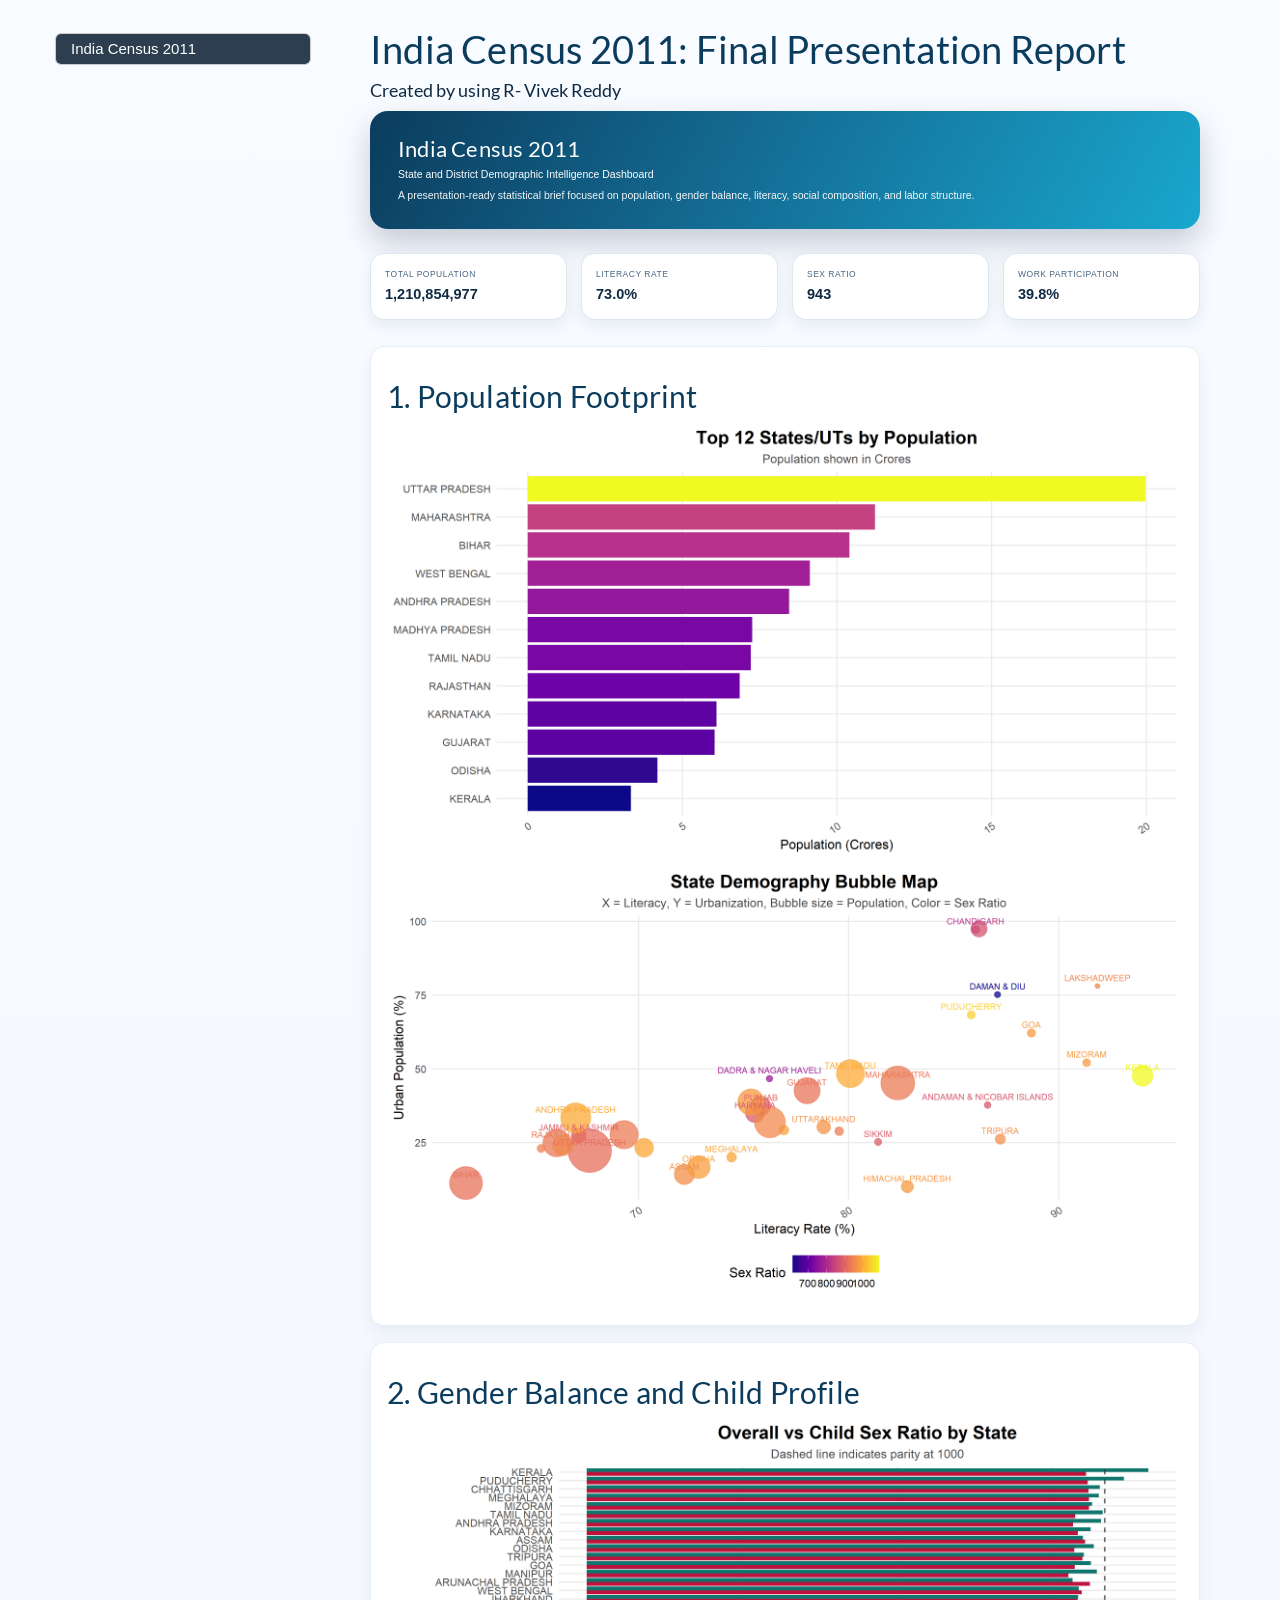
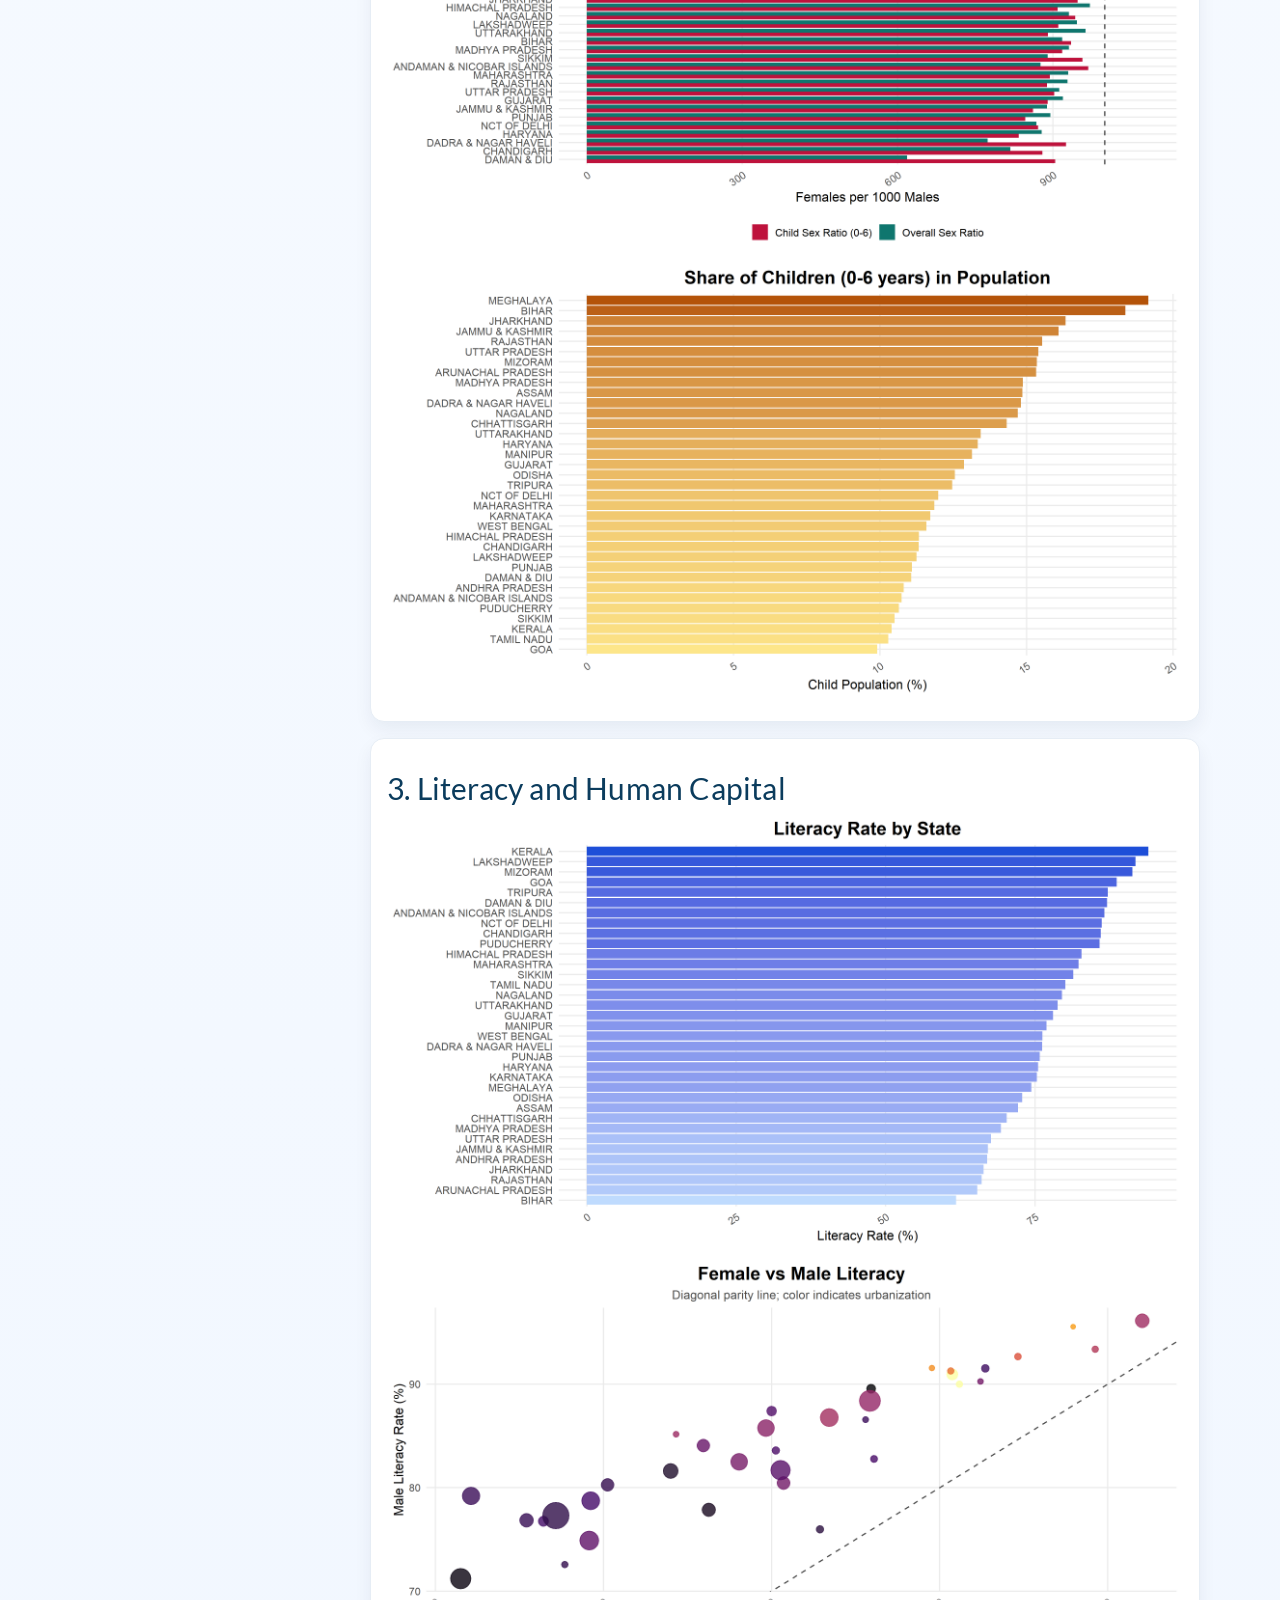
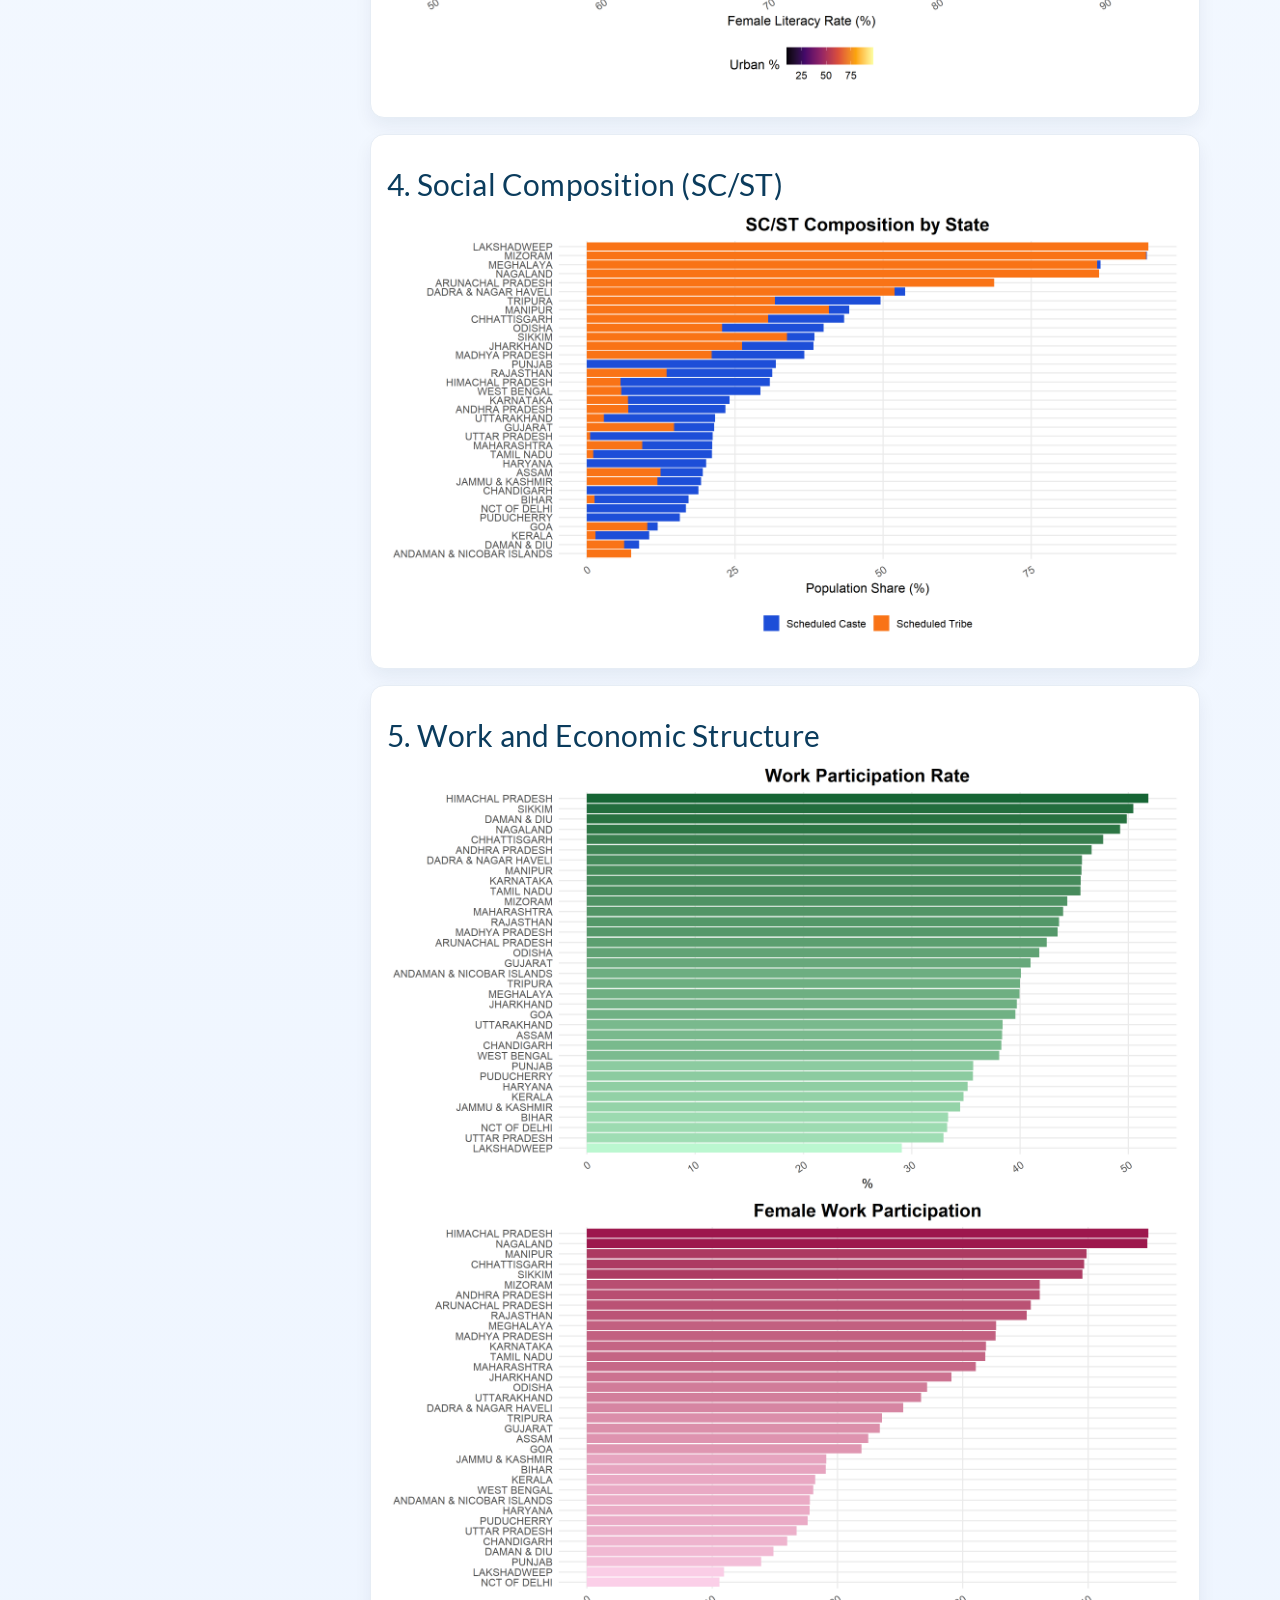
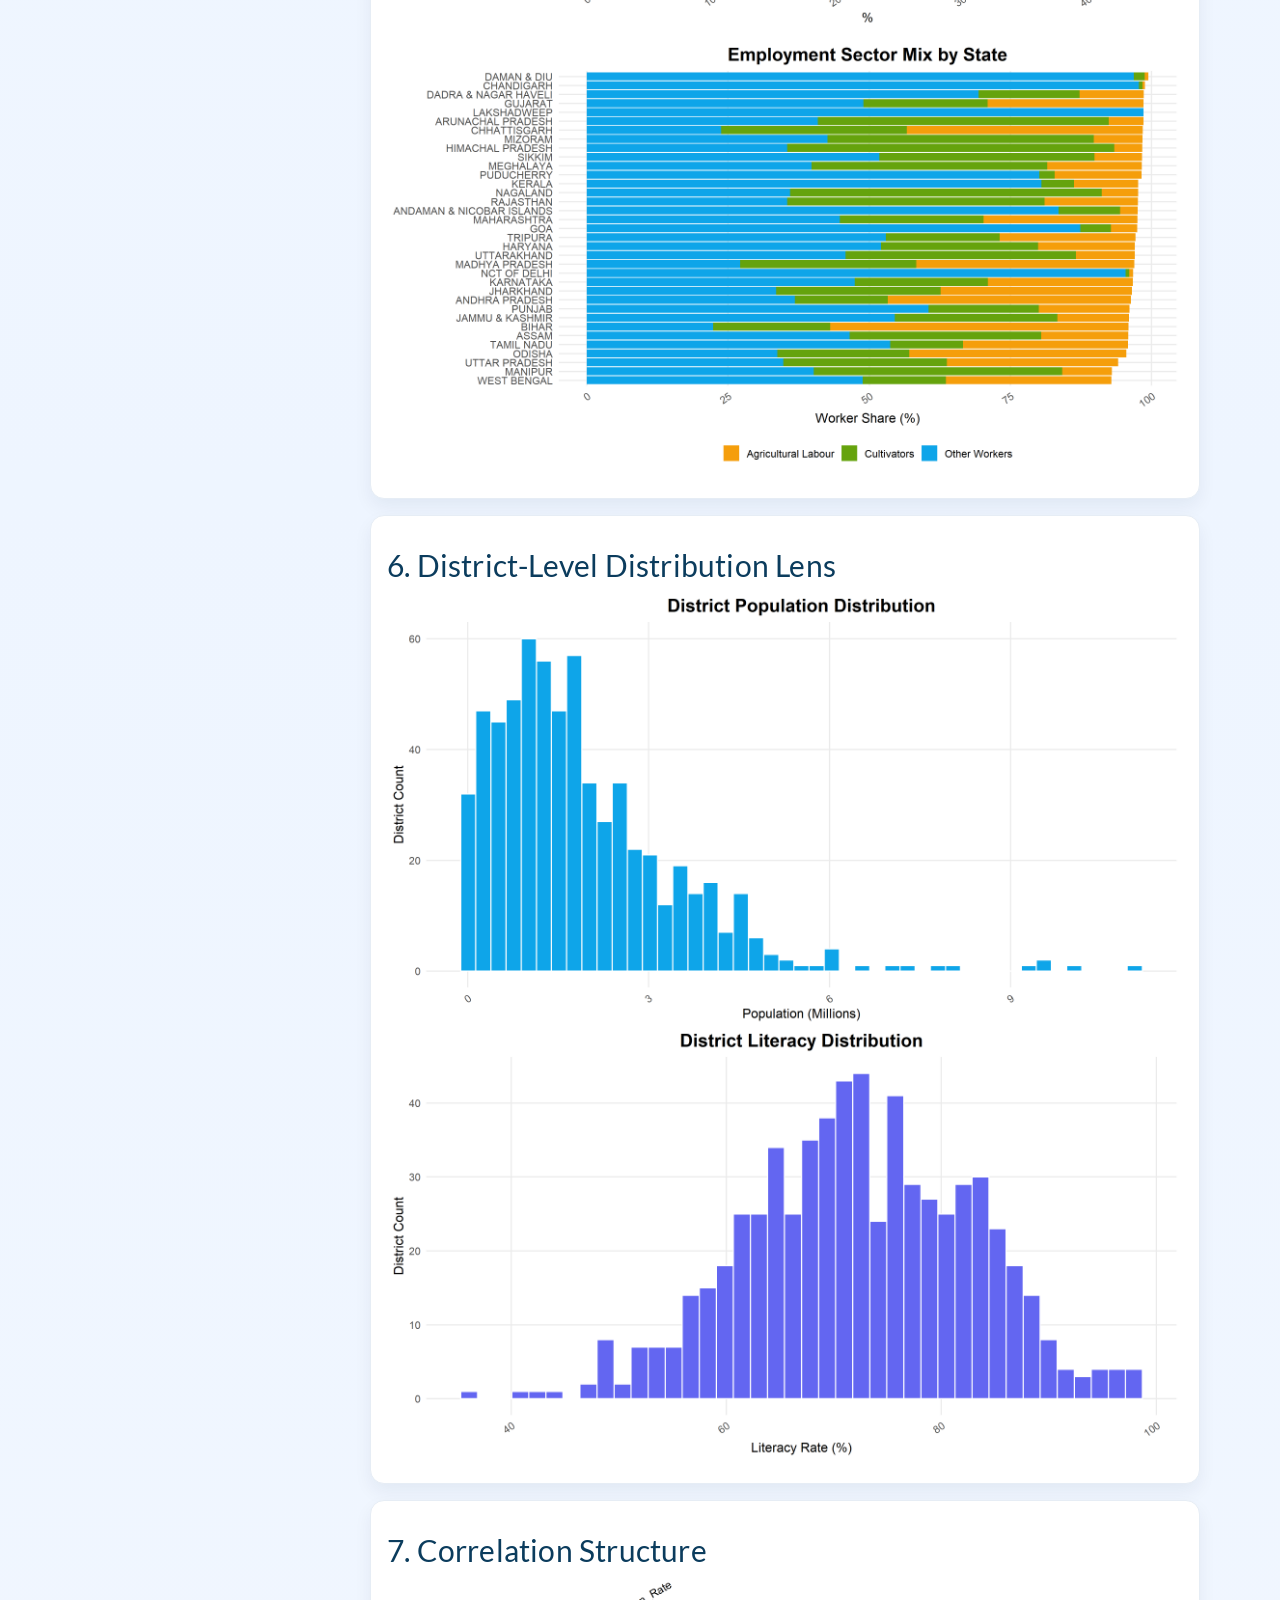
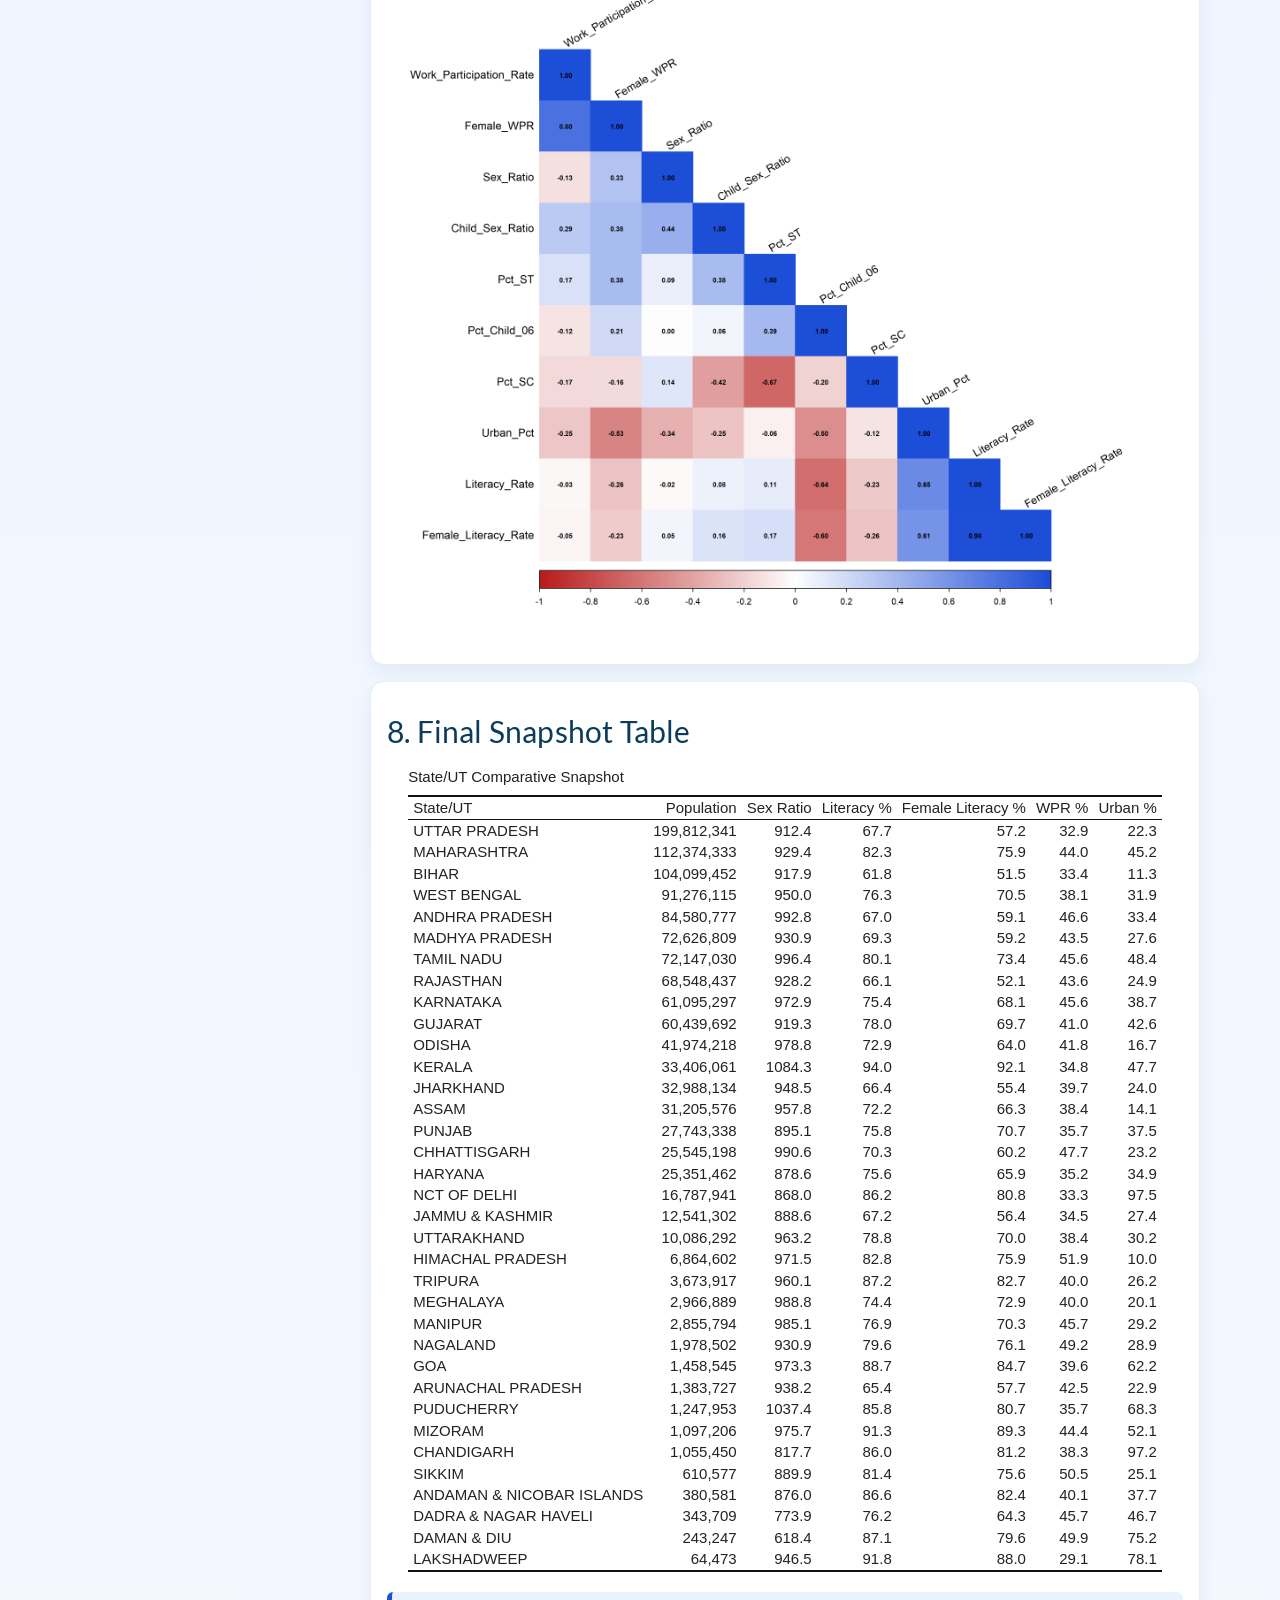
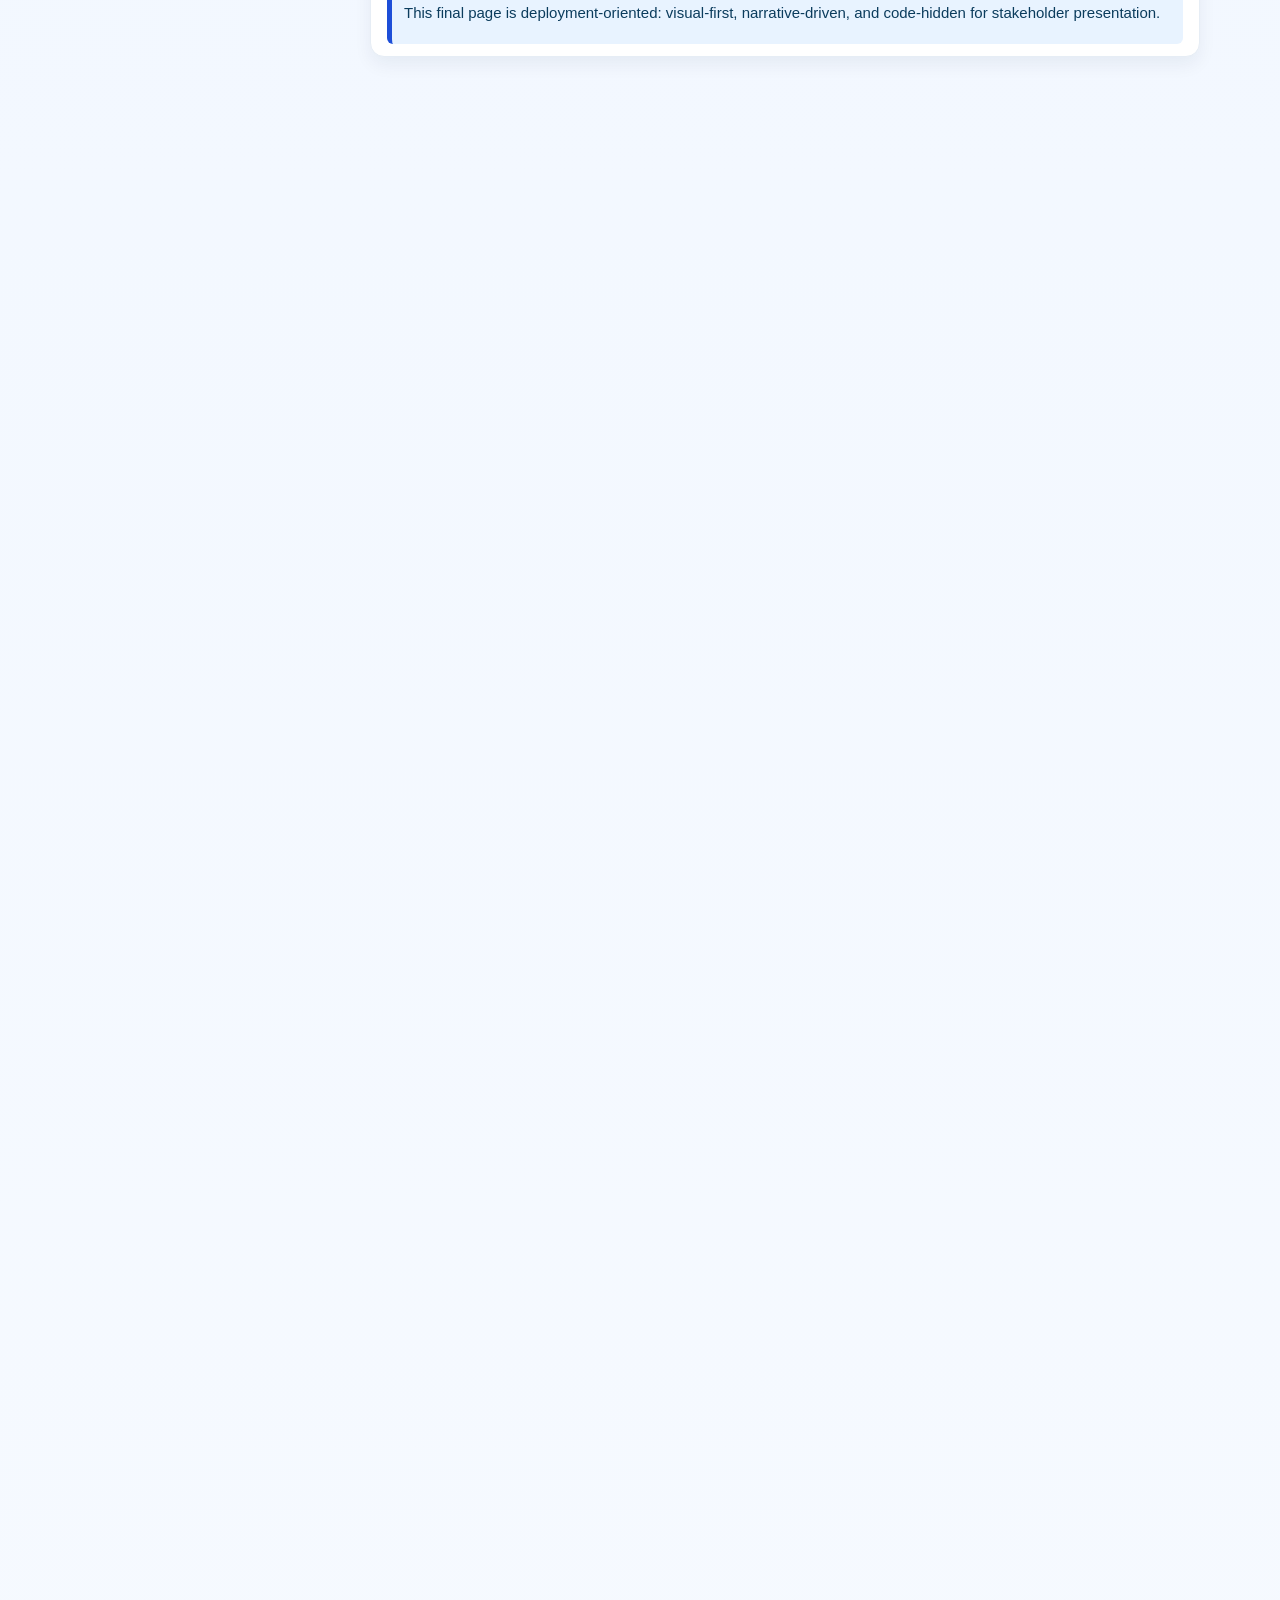
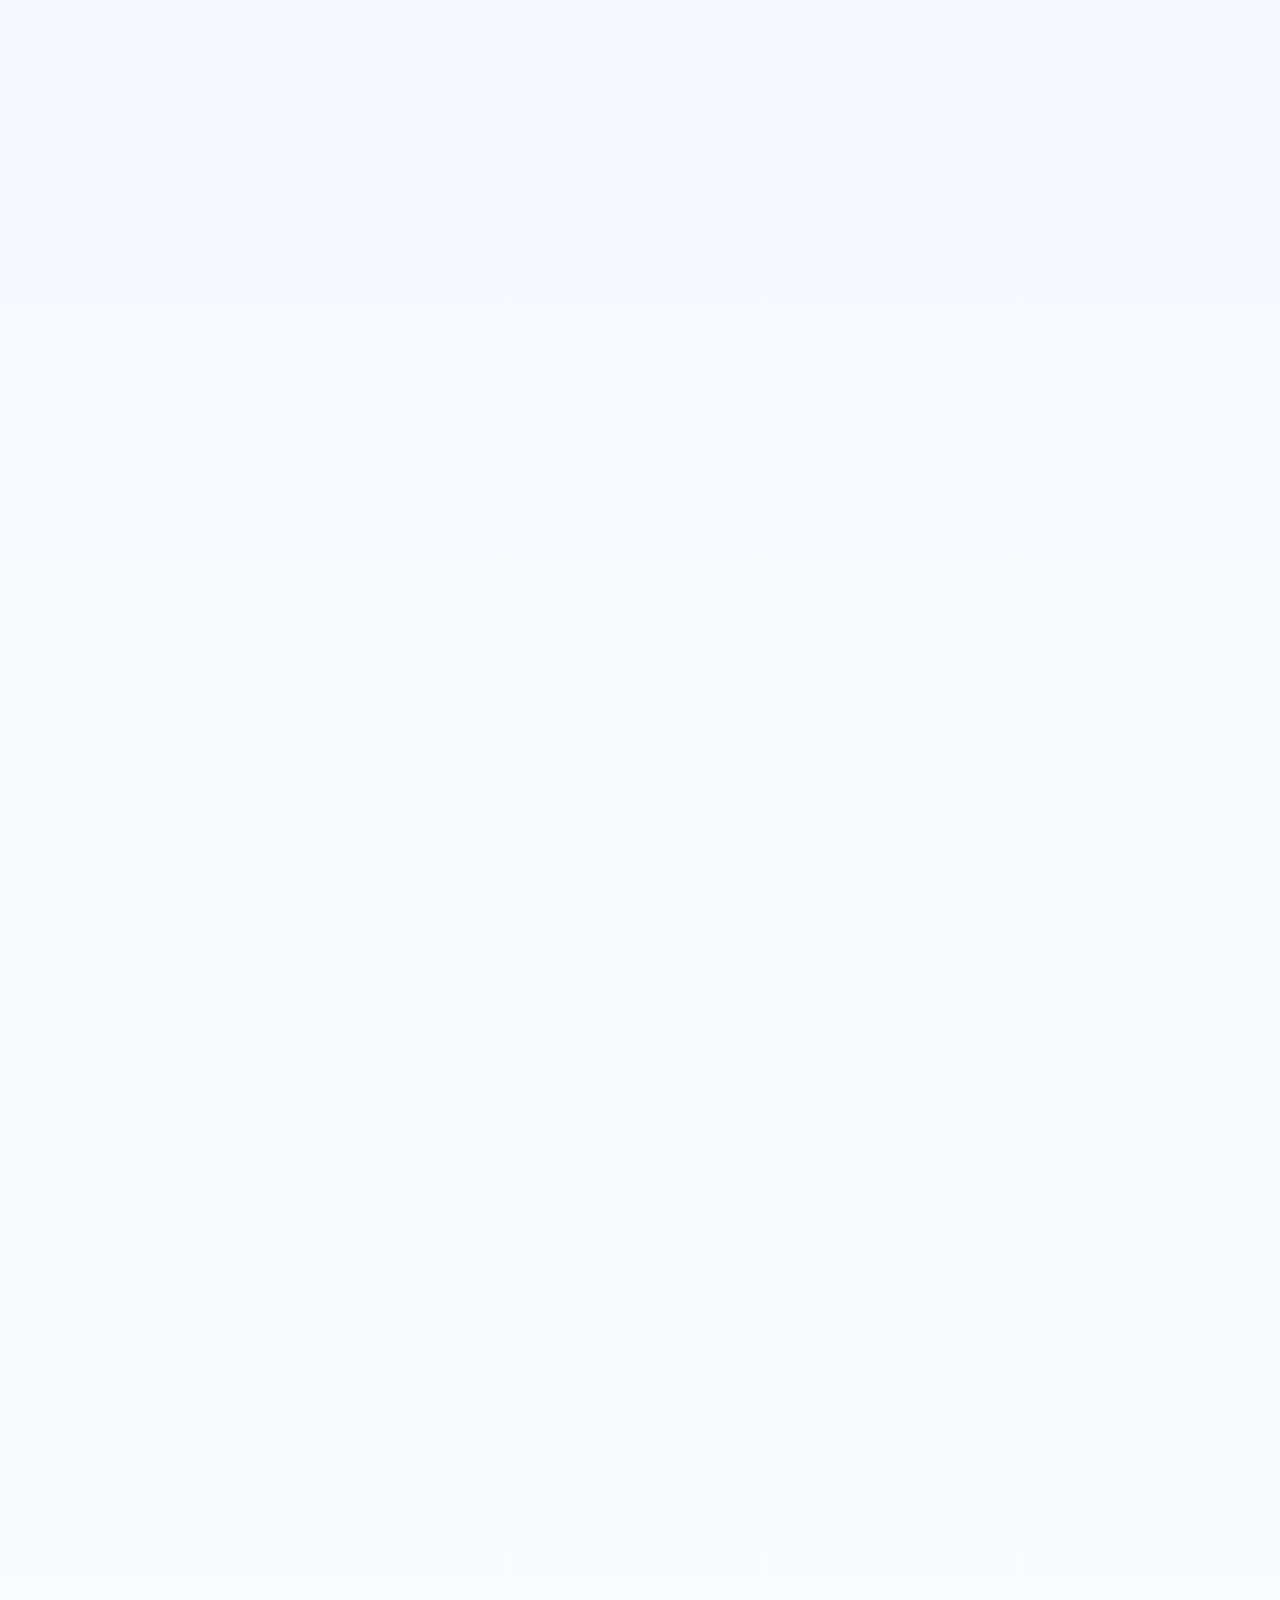
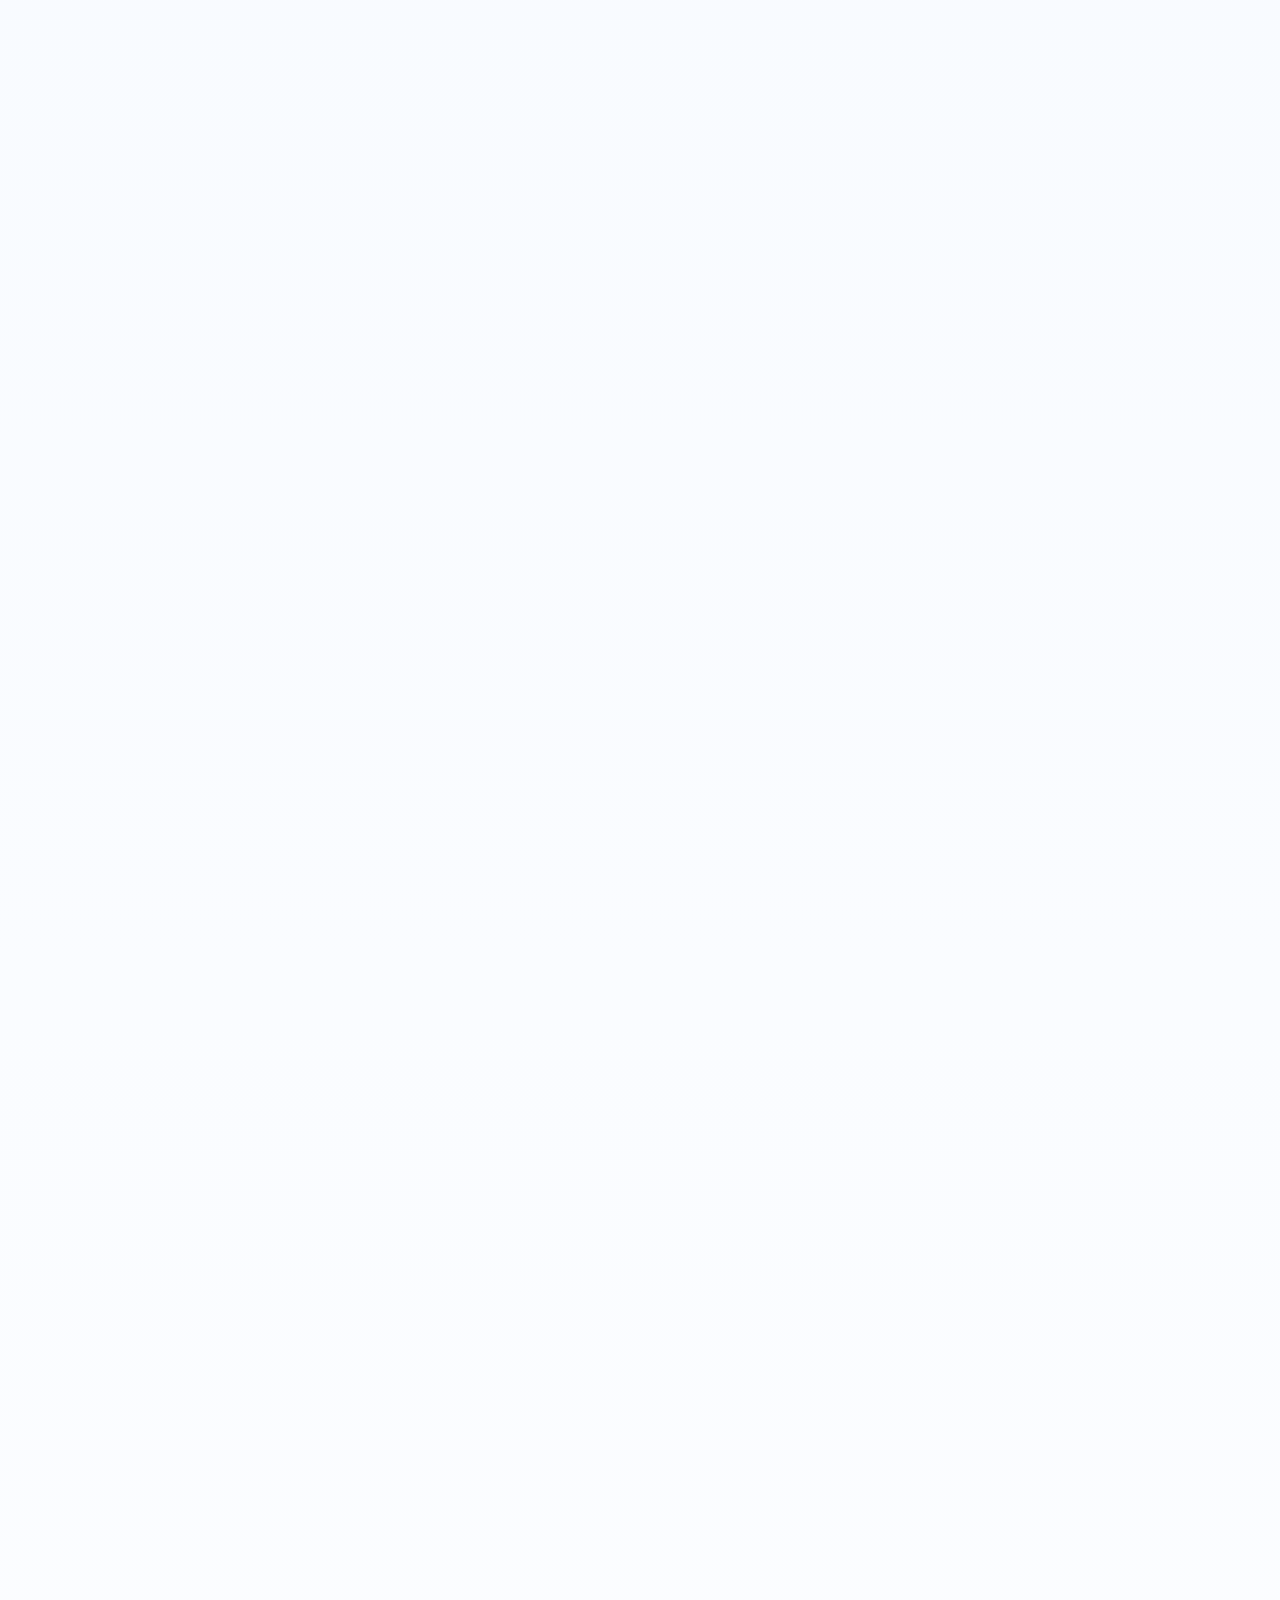
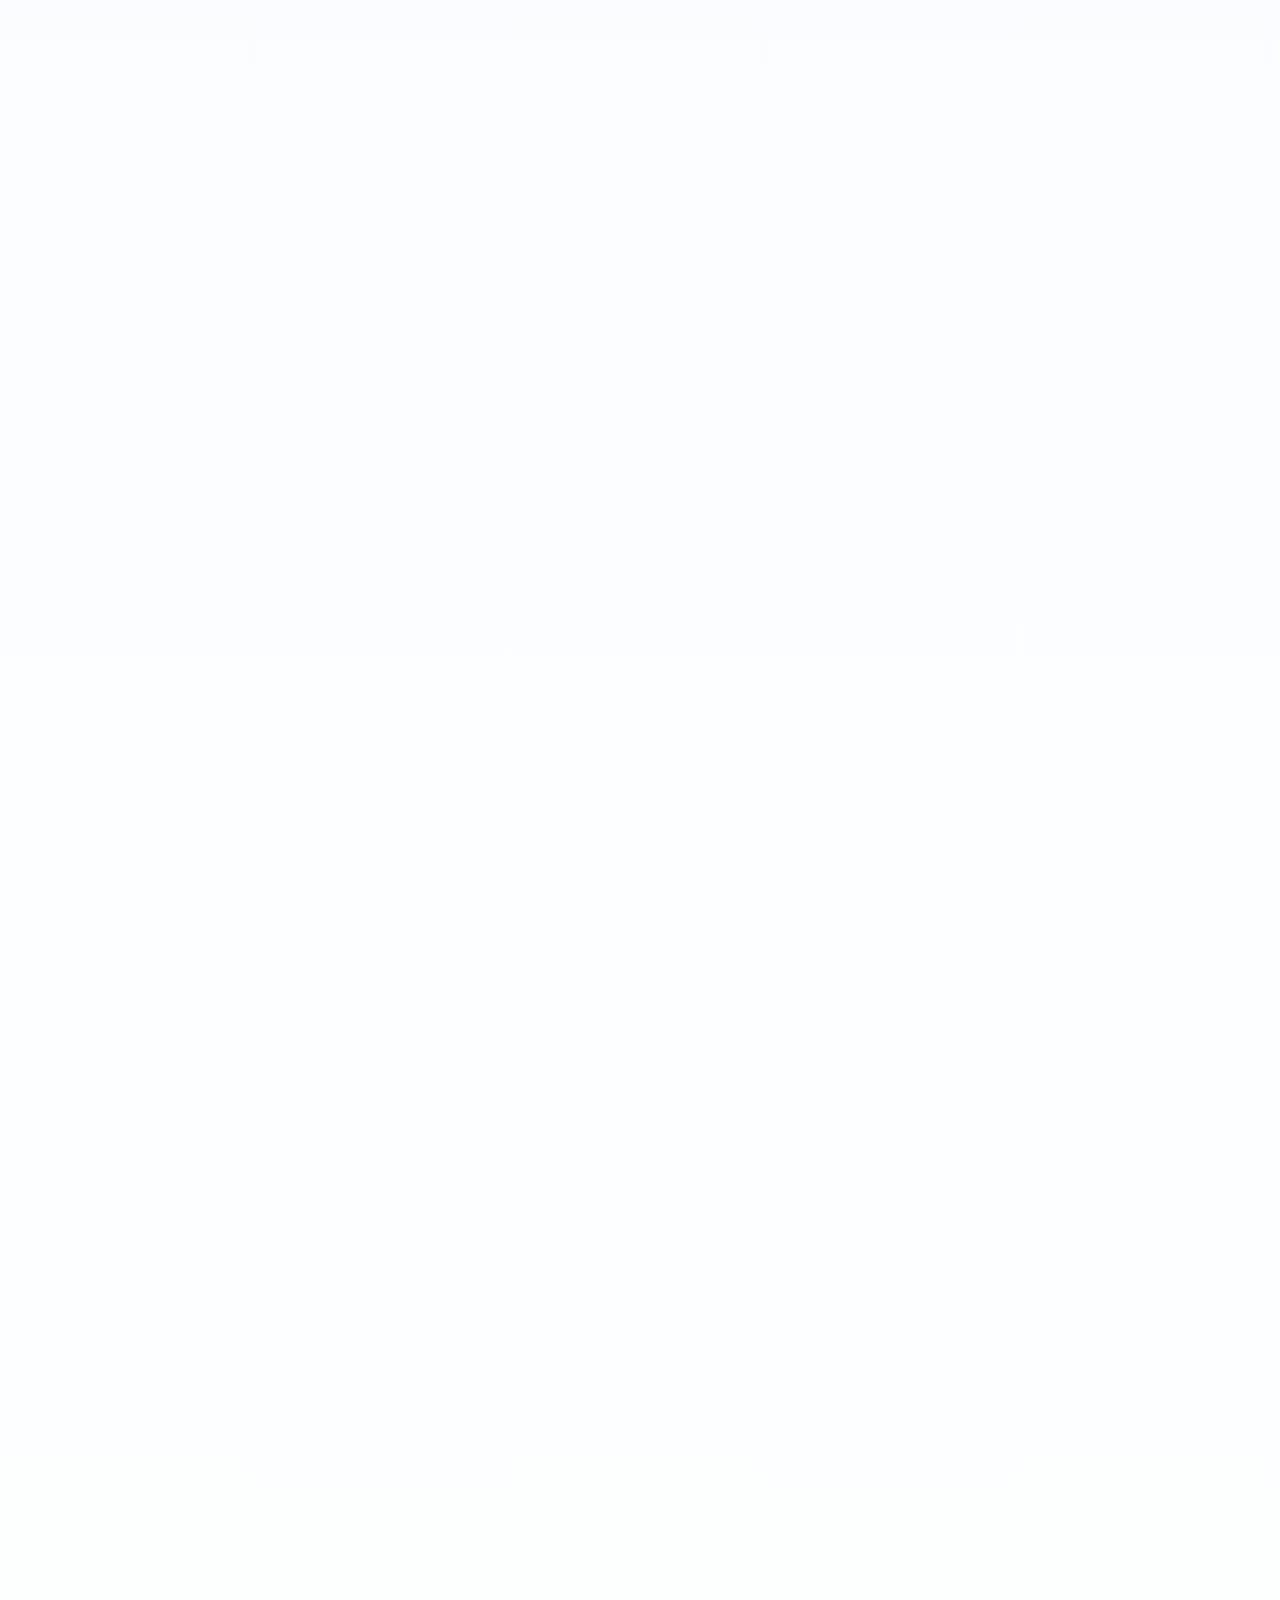
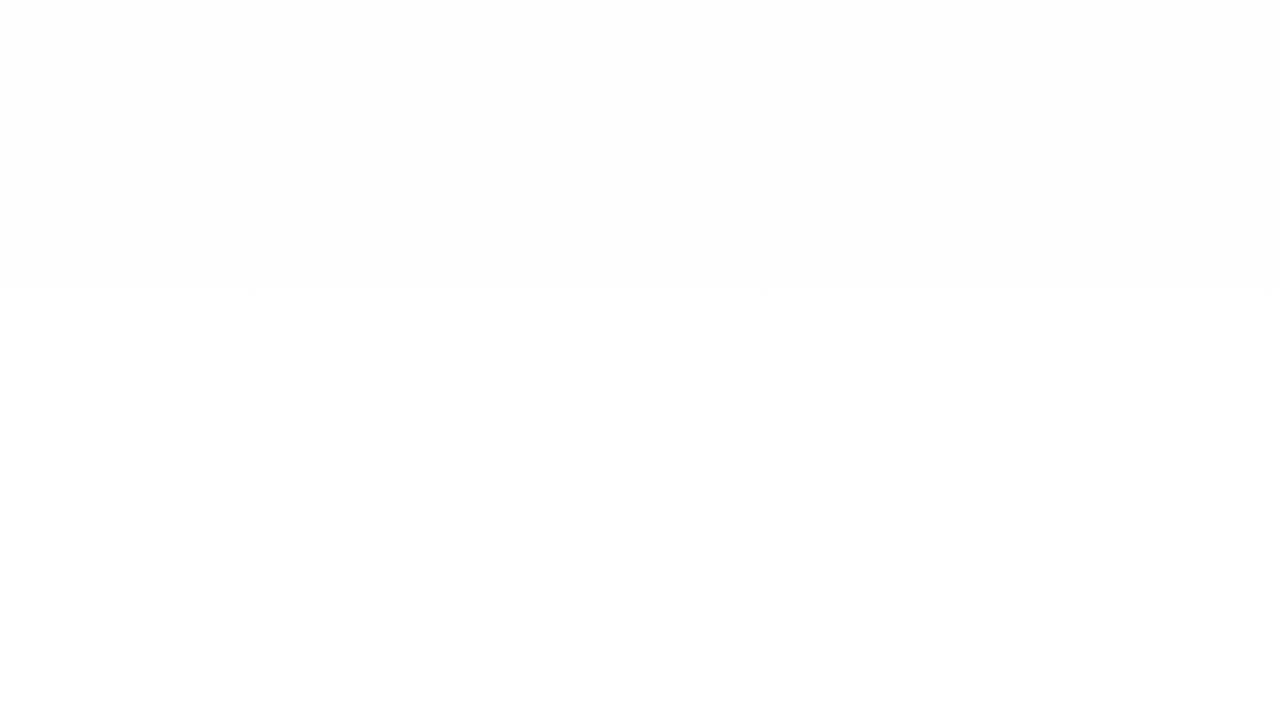
